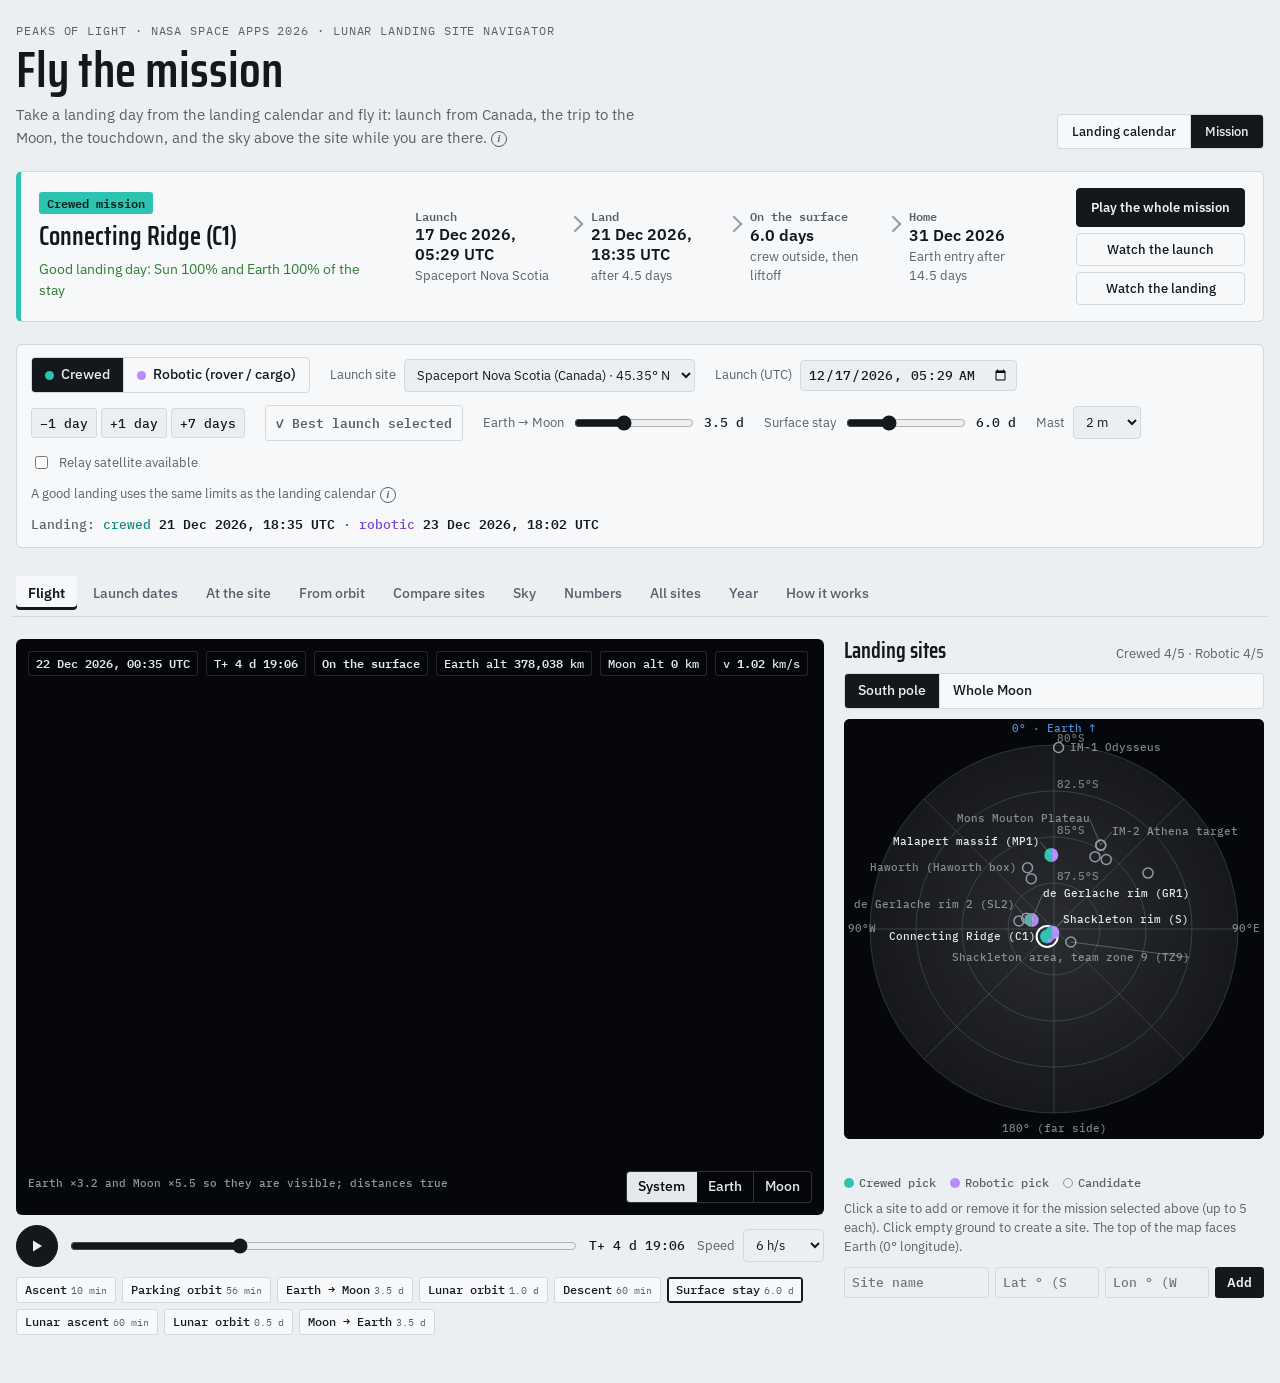
==== mission.html @ af67cd23 "Missions page in tabs, no inner close button when framed" ====
<!doctype html>
<html lang="en">
<head>
<meta charset="utf-8">
<meta name="viewport" content="width=device-width, initial-scale=1, viewport-fit=cover">
<!-- Peaks of Light · NASA Space Apps 2026 Alba Iulia · Mission simulator: Earth (Canada) → lunar south pole, crewed vs robotic.
     Everything editable lives in the CONFIG block at the top of the script. -->
<title>Mission Simulator · Peaks of Light</title>
<link rel="preconnect" href="https://fonts.googleapis.com">
<link rel="preconnect" href="https://fonts.gstatic.com" crossorigin>
<link rel="stylesheet" href="https://fonts.googleapis.com/css2?family=IBM+Plex+Mono:wght@400;500;600&family=IBM+Plex+Sans:wght@400;500;600&family=Saira+Condensed:wght@500;600;700&display=swap">
<style>
/* Layout: mission console. Trajectory viewport + site map side by side, then rankings, site table, budget and year strip. One column on phones. */
:root{
  --bg:#ECEFF1; --panel:#F7F8F9; --ink:#14181D; --muted:#58616B; --line:#D3D8DD;
  --sun:#9A5A0B; --sun-fill:#E9A23B; --earth:#1D5AA6; --earth-fill:#4C8EDC;
  --crew:#0F8A7E; --crew-fill:#2CC3B1; --robot:#7A43C9; --robot-fill:#B68CFF;
  --warn:#B3261E; --ok:#2E7D32;
  --space:#05070A; --space-ink:#E4E8EC; --space-muted:#8F99A5; --space-veil:rgba(5,7,10,.74);
  --focus:#1D5AA6;
  --f-display:"Saira Condensed","Arial Narrow","Roboto Condensed",sans-serif;
  --f-body:"IBM Plex Sans",system-ui,-apple-system,"Segoe UI",Roboto,sans-serif;
  --f-mono:"IBM Plex Mono",ui-monospace,SFMono-Regular,Menlo,Consolas,monospace;
}
@media (prefers-color-scheme: dark){
  :root:not([data-theme="light"]){
    --bg:#0D1115; --panel:#141A20; --ink:#E6E9EC; --muted:#98A1AB; --line:#262D35;
    --sun:#F2B65E; --earth:#86B6EE; --crew:#4FD8C7; --robot:#C7A4FF; --warn:#FF8A80; --ok:#81C784; --focus:#86B6EE;
    color-scheme:dark;
  }
}
:root[data-theme="dark"]{
  --bg:#0D1115; --panel:#141A20; --ink:#E6E9EC; --muted:#98A1AB; --line:#262D35;
  --sun:#F2B65E; --earth:#86B6EE; --crew:#4FD8C7; --robot:#C7A4FF; --warn:#FF8A80; --ok:#81C784; --focus:#86B6EE;
  color-scheme:dark;
}
*{box-sizing:border-box}
html,body{background:var(--bg)}
body{margin:0;color:var(--ink);font-family:var(--f-body);font-size:15px;line-height:1.5}
[hidden]{display:none!important}
.app{max-width:1360px;margin:0 auto;padding-left:max(16px, env(safe-area-inset-left, 0px));padding-right:max(16px, env(safe-area-inset-right, 0px));padding-block:22px 48px;display:grid;grid-template-columns:minmax(0,1fr);gap:22px}
.top{display:flex;flex-wrap:wrap;justify-content:space-between;align-items:flex-end;gap:12px 28px}
.top > div{min-width:0}
.eyebrow{font-family:var(--f-mono);font-size:11.5px;letter-spacing:.08em;text-transform:uppercase;color:var(--muted);margin:0 0 6px}
h1{font-family:var(--f-display);font-weight:600;font-size:clamp(32px,4.6vw,50px);line-height:.98;margin:0;text-wrap:balance}
.lede{max-width:70ch;margin:10px 0 0;color:var(--muted)}
.navlink{font:500 13px var(--f-mono);color:var(--ink);text-decoration:none;border:1px solid var(--line);padding:7px 11px;border-radius:3px;white-space:nowrap}
.navlink:hover{border-color:var(--ink)}
.pages{display:inline-flex;border:1px solid var(--line);border-radius:4px;overflow:hidden;background:var(--panel)}
.pages a{font:500 13px/1 var(--f-body);color:var(--ink);text-decoration:none;padding:10px 14px}
.pages a + a{border-left:1px solid var(--line)}
.pages a[aria-current="page"]{background:var(--ink);color:var(--bg)}
.pages a:not([aria-current]):hover{background:var(--line)}
.prov{margin:0;font:400 12px/1.5 var(--f-mono);color:var(--muted);border:1px solid var(--line);border-radius:3px;padding:7px 10px}
.fromcal{margin:0;font-size:14px;border-left:3px solid var(--ink);padding:6px 12px;background:var(--panel)}
.limits{flex-basis:100%;margin:0;font-size:12.5px;color:var(--muted)}
#watchLand{font-weight:600}
h2{font-family:var(--f-display);font-weight:600;font-size:22px;line-height:1.1;margin:0;text-wrap:balance}
h3{font:600 13px/1.3 var(--f-mono);letter-spacing:.06em;text-transform:uppercase;margin:0;color:var(--muted)}
.caption{font-size:13px;color:var(--muted);margin:0;line-height:1.45}
button,select,input{font:inherit}
:focus-visible{outline:2px solid var(--focus);outline-offset:2px}

.setup{display:flex;flex-wrap:wrap;align-items:center;gap:12px 20px;padding:12px 14px;background:var(--panel);border:1px solid var(--line);border-radius:6px}
.seg{display:inline-flex;border:1px solid var(--line);border-radius:4px;overflow:hidden;background:var(--panel)}
.seg button{font:500 13.5px/1 var(--f-body);color:var(--ink);background:transparent;border:0;padding:10px 13px;cursor:pointer;border-right:1px solid var(--line);display:inline-flex;align-items:center;gap:7px}
.seg button:last-child{border-right:0}
.seg button[aria-pressed="true"]{background:var(--ink);color:var(--bg)}
.dot{display:inline-block;width:9px;height:9px;border-radius:50%}
.dot.crew{background:var(--crew-fill)} .dot.robot{background:var(--robot-fill)}
.opt{display:inline-flex;align-items:center;gap:8px;font-size:13px;color:var(--muted)}
.opt input[type=range]{width:120px;accent-color:var(--ink)}
select{color:var(--ink);background:var(--bg);border:1px solid var(--line);border-radius:4px;padding:6px 8px;max-width:100%}
output{font:500 13px/1.2 var(--f-mono);font-variant-numeric:tabular-nums;color:var(--ink);white-space:nowrap}

input[type=datetime-local]{font:500 13px var(--f-mono);color:var(--ink);background:var(--bg);border:1px solid var(--line);border-radius:4px;padding:5px 7px}
.slip{display:inline-flex;gap:4px}
.slip button{font:500 12.5px var(--f-mono);color:var(--ink);background:var(--bg);border:1px solid var(--line);border-radius:3px;padding:6px 8px;cursor:pointer}
.slip button:hover{border-color:var(--ink)}
.landing{flex-basis:100%;margin:0;font:500 13px/1.5 var(--f-mono);color:var(--muted)}
.landing b{color:var(--ink);font-weight:600}
.landing .c{color:var(--crew)} .landing .r{color:var(--robot)}
.addsite{display:grid;grid-template-columns:minmax(0,1.4fr) minmax(0,1fr) minmax(0,1fr) auto;gap:6px}
.addsite input{min-width:0;font:500 13px var(--f-mono);color:var(--ink);background:var(--bg);border:1px solid var(--line);border-radius:3px;padding:6px 7px}
.addsite button{font:600 13px var(--f-body);color:var(--bg);background:var(--ink);border:0;border-radius:3px;padding:6px 12px;cursor:pointer}
#map.globe{aspect-ratio:2}
.status{display:flex;flex-wrap:wrap;gap:4px 8px;grid-column:2 / 4;font:500 12px/1.35 var(--f-mono);font-variant-numeric:tabular-nums}
.chip{display:inline-flex;align-items:center;gap:5px;border-radius:3px;padding:2px 7px;border:1px solid var(--line);white-space:nowrap}
.chip.up{border-color:transparent;background:color-mix(in srgb, var(--ok) 16%, transparent);color:var(--ok)}
.chip.down{border-color:transparent;background:color-mix(in srgb, var(--warn) 14%, transparent);color:var(--warn)}
.big{font:600 15px var(--f-mono)}
.verdict{grid-column:2 / 4;font:600 12.5px var(--f-mono)}
.verdict.ok{color:var(--ok)} .verdict.bad{color:var(--warn)}
.btns{grid-column:2 / 4;display:flex;flex-wrap:wrap;gap:6px}
#sky{height:240px}
.surface{position:relative;height:clamp(320px,50vh,500px);background:#000;border-radius:6px;overflow:hidden;touch-action:none;user-select:none;-webkit-user-select:none}
#surf{position:absolute;inset:0;width:100%;height:100%;display:block;cursor:grab}
#surf:active{cursor:grabbing}
.surface .hud span.good{color:#9BE7A0} .surface .hud span.bad{color:#FF9A8F}
.surface .hud span.crewtag{background:#2CC3B1;color:#05201C;border-color:transparent}
.minis{display:grid;grid-template-columns:repeat(auto-fill,minmax(210px,1fr));gap:10px}
.mini{display:grid;gap:6px;background:var(--panel);border:1px solid var(--line);border-radius:6px;padding:8px;cursor:pointer;text-align:left;font:inherit;color:inherit}
.mini[aria-pressed="true"]{border-color:var(--ink);box-shadow:inset 0 0 0 1px var(--ink)}
.mini canvas{width:100%;aspect-ratio:2;display:block;border-radius:4px;background:#000}
.mini b{font-size:13.5px}
.mini .status{grid-column:auto}
.grid{display:grid;grid-template-columns:minmax(0,1fr) 420px;gap:20px;align-items:start}
@media (max-width:1060px){.grid{grid-template-columns:minmax(0,1fr)}}
.scene{min-width:0;display:grid;gap:10px}
.viewport{position:relative;height:clamp(420px,64vh,660px);background:var(--space);border-radius:6px;overflow:hidden;touch-action:none;user-select:none;-webkit-user-select:none}
@media (max-width:600px){.viewport{height:60vh;min-height:380px}}
#sc{position:absolute;inset:0;width:100%;height:100%;display:block;cursor:grab}
#sc:active{cursor:grabbing}
.hud{position:absolute;left:12px;top:12px;right:12px;display:flex;flex-wrap:wrap;gap:6px 8px;pointer-events:none;font:500 12px/1.3 var(--f-mono);color:var(--space-ink)}
.hud span{background:var(--space-veil);border:1px solid rgba(228,232,236,.14);padding:4px 7px;border-radius:3px;white-space:nowrap}
.hud b{font-weight:600}
.views{position:absolute;right:12px;bottom:12px}
.surfbar{display:flex;flex-wrap:wrap;justify-content:space-between;gap:10px;margin-top:10px}
.surfbar .seg{flex-wrap:wrap}
.surfbar .replay button{font-weight:600}
.surfbar .replay svg{width:12px;height:12px;fill:currentColor}
.surfbar .replay button[hidden]{display:none}
.views.seg{background:var(--space-veil);border-color:rgba(228,232,236,.2)}
.views.seg button{color:var(--space-ink);border-right-color:rgba(228,232,236,.2);padding:8px 11px}
.views.seg button[aria-pressed="true"]{background:var(--space-ink);color:var(--space)}
.orbit{position:relative;height:clamp(320px,62vh,560px);background:#000;border-radius:6px;overflow:hidden;touch-action:none}
.orbit canvas{display:block;width:100%;height:100%;cursor:grab}
.orbit .hud{pointer-events:none}
.scale-note{position:absolute;left:12px;bottom:14px;font:500 11px var(--f-mono);color:var(--space-muted);pointer-events:none;max-width:55%}
.timebar{display:grid;grid-template-columns:auto minmax(0,1fr) auto auto;align-items:center;gap:12px}
.play{width:42px;height:42px;border-radius:50%;border:1px solid var(--ink);background:var(--ink);color:var(--bg);display:grid;place-items:center;cursor:pointer}
.play svg{width:16px;height:16px;fill:currentColor}
#met{width:100%;accent-color:var(--ink);margin:0;min-width:0}
#metOut{min-width:12ch;text-align:right}
.phases{display:flex;flex-wrap:wrap;gap:6px}
.phase{font:500 12px/1.2 var(--f-mono);border:1px solid var(--line);background:var(--panel);color:var(--ink);border-radius:3px;padding:5px 8px;cursor:pointer}
.phase[aria-current="true"]{border-color:var(--ink);box-shadow:inset 0 0 0 1px var(--ink)}
.phase small{color:var(--muted);font-weight:400;margin-left:4px}

.picker{min-width:0;display:grid;gap:10px}
#map{width:100%;aspect-ratio:1;max-width:100%;display:block;background:var(--space);border-radius:6px;cursor:crosshair;touch-action:manipulation}
.legend{display:flex;flex-wrap:wrap;gap:6px 14px;font:500 12px var(--f-mono);color:var(--muted)}
.legend i{display:inline-block;width:10px;height:10px;border-radius:50%;margin-right:5px;vertical-align:-1px}
.msg{font:500 12.5px var(--f-mono);color:var(--warn);min-height:1.3em;margin:0}

.ranks{display:grid;grid-template-columns:repeat(2,minmax(0,1fr));gap:20px}
@media (max-width:820px){.ranks{grid-template-columns:minmax(0,1fr)}}
.rank{display:grid;gap:10px;min-width:0;align-content:start}
.rank-head{display:flex;align-items:baseline;justify-content:space-between;gap:10px;flex-wrap:wrap}
.rlist{display:grid;gap:8px;list-style:none;margin:0;padding:0}
.ritem{display:grid;grid-template-columns:28px minmax(0,1fr) auto;gap:4px 10px;align-items:center;background:var(--panel);border:1px solid var(--line);border-radius:4px;padding:9px 11px}
.ritem.target{border-color:var(--ink);box-shadow:inset 0 0 0 1px var(--ink)}
.rnum{width:24px;height:24px;border-radius:3px;display:grid;place-items:center;font:600 12.5px var(--f-mono);color:#05070A}
.rank.crew .rnum{background:var(--crew-fill)} .rank.robot .rnum{background:var(--robot-fill)}
.rname{font-weight:600;font-size:14px;line-height:1.25;min-width:0}
.rname small{display:block;font-weight:400;color:var(--muted);font-size:12px}
.rscore{font:600 18px/1 var(--f-mono);font-variant-numeric:tabular-nums;text-align:right}
.rscore small{display:block;font:500 10.5px var(--f-mono);color:var(--muted);letter-spacing:.05em;text-transform:uppercase;margin-top:3px}
.rmetrics{grid-column:2 / 4;display:flex;flex-wrap:wrap;gap:4px 14px;font:500 12px/1.35 var(--f-mono);font-variant-numeric:tabular-nums;color:var(--muted)}
.rmetrics b{color:var(--ink);font-weight:600}
.rmetrics .s b{color:var(--sun)} .rmetrics .e b{color:var(--earth)}
.rmetrics .bad b{color:var(--warn)}
.fly{grid-column:2 / 4;justify-self:start;font:500 12px var(--f-mono);border:1px solid var(--line);background:transparent;color:var(--ink);border-radius:3px;padding:5px 9px;cursor:pointer}
.ritem.target .fly{background:var(--ink);color:var(--bg);border-color:var(--ink)}
.empty{font-size:13px;color:var(--muted);border:1px dashed var(--line);border-radius:4px;padding:12px}

.tablewrap{overflow-x:auto;border:1px solid var(--line);border-radius:6px;background:var(--panel)}
table{border-collapse:collapse;width:100%;font-size:13.5px}
th,td{padding:8px 10px;text-align:left;border-bottom:1px solid var(--line);white-space:nowrap}
th{font:600 11px/1.2 var(--f-mono);letter-spacing:.06em;text-transform:uppercase;color:var(--muted);background:var(--panel);position:sticky;top:0}
tr:last-child td{border-bottom:0}
td.num,th.num{text-align:right;font-family:var(--f-mono);font-variant-numeric:tabular-nums}
td small{color:var(--muted)}
td input[type=number]{width:70px;font:500 13px var(--f-mono);color:var(--ink);background:var(--bg);border:1px solid var(--line);border-radius:3px;padding:4px 6px}
td input[type=checkbox]{width:17px;height:17px}
.crewcol{accent-color:var(--crew)} .robotcol{accent-color:var(--robot)}
.del{border:0;background:transparent;color:var(--muted);cursor:pointer;font:600 14px var(--f-mono)}
.budget td.crew,.budget th.crew{color:var(--crew)} .budget td.robot,.budget th.robot{color:var(--robot)}
.budget tr.total td{font-weight:600;border-top:2px solid var(--ink)}
.budget td.lbl{white-space:normal;min-width:220px}
.flag{font:500 12px var(--f-mono)}
.flag.ok{color:var(--ok)} .flag.bad{color:var(--warn)}
details{border:1px solid var(--line);border-radius:6px;background:var(--panel);padding:10px 14px}
summary{cursor:pointer;font-weight:600}
.vgrid{display:grid;grid-template-columns:repeat(auto-fit,minmax(220px,1fr));gap:12px 20px;margin-top:12px}
.vgrid fieldset{border:1px solid var(--line);border-radius:4px;padding:8px 10px 10px;margin:0;min-width:0}
.vgrid legend{font:600 11px var(--f-mono);letter-spacing:.06em;text-transform:uppercase;color:var(--muted);padding:0 4px}
.vgrid label{display:flex;justify-content:space-between;align-items:center;gap:8px;font-size:13px;margin-top:6px}
.vgrid input{width:84px;font:500 13px var(--f-mono);color:var(--ink);background:var(--bg);border:1px solid var(--line);border-radius:3px;padding:4px 6px;text-align:right}
canvas.chart{width:100%;display:block}
.notes{border-top:1px solid var(--line);padding-top:18px;display:grid;gap:12px}
.notes dl{display:grid;grid-template-columns:repeat(3,minmax(0,1fr));gap:14px 24px;margin:0}
@media (max-width:820px){.notes dl{grid-template-columns:minmax(0,1fr)}}
.notes dt{font:600 12px/1.3 var(--f-mono);letter-spacing:.06em;text-transform:uppercase;color:var(--muted);margin-bottom:4px}
.notes dd{margin:0;font-size:14px;max-width:62ch}
.notes a{color:var(--earth)}
.section{display:grid;gap:12px;min-width:0}
.best{font:600 12.5px var(--f-mono);color:var(--bg);background:var(--ink);border:1px solid var(--ink);border-radius:3px;padding:6px 10px;cursor:pointer}
.best[disabled]{background:transparent;color:var(--muted);border-color:var(--line);cursor:default}
.lwctl{display:flex;flex-wrap:wrap;align-items:center;gap:8px 18px}
.lwrule{display:grid;grid-template-columns:repeat(auto-fit,minmax(230px,1fr));gap:10px 20px;margin:0;padding:0;list-style:none}
.lwrule li{font-size:13px;color:var(--muted);border-left:3px solid var(--line);padding-left:10px}
.lwrule b{color:var(--ink);font-weight:600}
#lwChart{height:98px}
/* mission at a glance */
.glance{display:grid;grid-template-columns:minmax(0,1.1fr) minmax(0,2fr) auto;gap:14px 26px;align-items:center;padding:16px 18px;background:var(--panel);border:1px solid var(--line);border-left:5px solid var(--crew-fill);border-radius:6px}
.glance.robot{border-left-color:var(--robot-fill)}
.g-type{display:inline-block;font:600 12px/1 var(--f-mono);padding:5px 8px;border-radius:3px;background:var(--crew-fill);color:#05201C;margin-bottom:8px}
.glance.robot .g-type{background:var(--robot-fill);color:#1A0B33}
.glance h2{font-size:26px}
.g-verdict{margin:8px 0 0;font-size:14px}
.g-verdict.ok{color:var(--ok)} .g-verdict.bad{color:var(--warn)}
.g-steps{list-style:none;margin:0;padding:0;display:grid;grid-template-columns:repeat(var(--n,4),minmax(0,1fr));gap:0}
.g-steps li{position:relative;padding:4px 14px 4px 0;display:grid;gap:2px;min-width:0}
.g-steps li + li{padding-left:18px}
.g-steps li + li::before{content:'';position:absolute;left:0;top:13px;width:10px;height:10px;border-top:2px solid var(--muted);border-right:2px solid var(--muted);transform:translateX(-4px) rotate(45deg);opacity:.6}
.g-steps b{font:600 12px/1.2 var(--f-mono);color:var(--muted)}
.g-steps span{font:600 16px/1.2 var(--f-body)}
.g-steps small{font-size:12.5px;color:var(--muted)}
.g-act{display:flex;flex-direction:column;gap:6px;align-items:stretch}
.g-act button{font:500 13px/1 var(--f-body);color:var(--ink);background:transparent;border:1px solid var(--line);border-radius:4px;padding:9px 12px;cursor:pointer;white-space:nowrap}
.g-act button.primary{background:var(--ink);color:var(--bg);border-color:var(--ink);font-weight:600;padding:12px 14px}
.g-act button:hover{border-color:var(--ink)}
.g-act button:focus-visible,.jump a:focus-visible{outline:2px solid var(--focus);outline-offset:2px}
@media (max-width:980px){.glance{grid-template-columns:minmax(0,1fr)}.g-act{flex-direction:row;flex-wrap:wrap}}
@media (max-width:620px){.g-steps{grid-template-columns:repeat(2,minmax(0,1fr));gap:10px 0}.g-steps li:nth-child(3){padding-left:0}.g-steps li:nth-child(3)::before{display:none}}
/* sticky page sections */
.jump{position:sticky;top:0;z-index:30;display:flex;gap:2px;overflow-x:auto;scrollbar-width:none;margin:0 -4px;padding:6px 4px;background:color-mix(in srgb, var(--bg) 92%, transparent);backdrop-filter:blur(6px);-webkit-backdrop-filter:blur(6px);border-bottom:1px solid var(--line)}
.jump::-webkit-scrollbar{display:none}
.jump a{font:500 13px/1 var(--f-body);color:var(--muted);text-decoration:none;padding:8px 10px;border-radius:4px;white-space:nowrap}
.jump a:hover{color:var(--ink);background:var(--panel)}
.jump a.on{color:var(--ink);background:var(--panel);box-shadow:inset 0 -2px 0 var(--ink)}
[id="flight"],[id="lw"],[id="surface"],[id="orbit"],[id="compare"],[id="skysec"],[id="numbers"],[id="allsites"],[id="yearsec"],[id="how"]{scroll-margin-top:56px}
/* folded technical sections */
details.fold > summary{list-style:none;cursor:pointer;display:flex;flex-wrap:wrap;align-items:baseline;justify-content:space-between;gap:4px 12px;padding:10px 0;border-top:1px solid var(--line)}
details.fold > summary::-webkit-details-marker{display:none}
details.fold > summary h2::after{content:' +';color:var(--muted);font-weight:500}
details.fold[open] > summary h2::after{content:' −'}
details.fold > summary:focus-visible{outline:2px solid var(--focus);outline-offset:2px}
details.fold{display:grid;gap:12px}
#lwTable td{vertical-align:top}
#lwTable td small{display:block}
#lwTable tr.on td{background:color-mix(in srgb, var(--ink) 6%, transparent)}
</style>
<style>
/* Missions UI cleanup (team draft, 2026-11-15): presentation only. Same (i) markup as the planner's css/base.css,
   copied here because base.css would override this page's own colour tokens. */
:root{--tip:rgba(255,255,255,.98);--shadow:rgba(0,0,0,.18)}
:root[data-theme="dark"]{--tip:rgba(20,26,32,.98);--shadow:rgba(0,0,0,.55)}
@media (prefers-color-scheme: dark){:root:not([data-theme="light"]){--tip:rgba(20,26,32,.98);--shadow:rgba(0,0,0,.55)}}
.info-wrap{position:relative;display:inline-flex;vertical-align:middle;margin-left:6px}
.info-i{width:16px;height:16px;border-radius:50%;border:1.5px solid var(--muted);background:none;color:var(--muted);font:italic 700 10px/1 Georgia,serif;cursor:help;padding:0;flex:none;text-transform:none;letter-spacing:0}
.info-i:hover{border-color:var(--ink);color:var(--ink)}
.info-i:focus-visible{outline:2px solid var(--focus);outline-offset:2px}
.info-tip{position:absolute;right:-4px;top:calc(100% + 8px);z-index:40;width:320px;max-width:min(320px,80vw);background:var(--tip);border:1px solid var(--line);border-radius:6px;padding:9px 11px;font:400 12px/1.5 var(--f-body);color:var(--ink);display:none;gap:6px;box-shadow:0 4px 16px var(--shadow);cursor:default;white-space:normal;text-align:left;letter-spacing:0;text-transform:none}
.info-tip.left{left:-4px;right:auto}
.info-tip.up{top:auto;bottom:calc(100% + 8px)}
.info-tip b{font-weight:600}
.info-tip .src{font:500 11px/1.45 var(--f-mono);color:var(--muted);border-top:1px solid var(--line);padding-top:5px}
.info-tip a{color:var(--earth)}
.info-i:hover + .info-tip,.info-i:focus + .info-tip,.info-tip:hover{display:grid}
/* best launch dates: answer first, details on demand */
#lw .rank-head{align-items:center}
#lw .lwctl{gap:8px 14px}
.lwbest{display:grid;grid-template-columns:minmax(0,1.3fr) minmax(0,2fr) auto;gap:14px 26px;align-items:center;padding:16px 18px;background:var(--panel);border:1px solid var(--line);border-left:5px solid var(--crew-fill);border-radius:6px}
.lwbest.robot{border-left-color:var(--robot-fill)}
.lb-tag{font:600 11.5px/1 var(--f-mono);letter-spacing:.08em;text-transform:uppercase;color:var(--muted)}
.lb-date{display:block;font:600 24px/1.15 var(--f-display);margin:6px 0 4px}
.lb-sub{font-size:13.5px;color:var(--muted)}
.lb-facts{list-style:none;margin:0;padding:0;display:grid;grid-template-columns:repeat(5,minmax(0,1fr));gap:10px}
.lb-facts li{display:grid;gap:2px;min-width:0}
.lb-facts small{font:500 11px/1.2 var(--f-mono);letter-spacing:.05em;text-transform:uppercase;color:var(--muted)}
.lb-facts b{font:600 20px/1.1 var(--f-mono);font-variant-numeric:tabular-nums}
.lb-facts i{font-style:normal;font-size:12px;color:var(--muted)}
.lb-facts .go b{color:var(--ok)} .lb-facts .nogo b{color:var(--warn)}
.lb-facts .s b{color:var(--sun)} .lb-facts .e b{color:var(--earth)}
.lb-act .best{padding:11px 16px;font-size:13.5px;white-space:nowrap}
@media (max-width:1100px){.lwbest{grid-template-columns:minmax(0,1fr)}}
@media (max-width:620px){.lb-facts{grid-template-columns:repeat(3,minmax(0,1fr))}}
.lwsub{display:flex;align-items:center;gap:6px;margin-top:4px}
.lwsub h3{display:inline}
#lw .tablewrap{overflow:visible}
#lwTable td{vertical-align:middle}
#lwTable td,#lwTable th{white-space:nowrap}
/* narrow frames (1024-1280 px projectors): one column track so the table can't widen the section; cells may wrap */
#lw{grid-template-columns:minmax(0,1fr)}
#lw .lwctl,#lw .lwctl .opt{flex-wrap:wrap;min-width:0}
#lw .lwctl select{max-width:100%;min-width:0}
@media (max-width:1180px){
  #lwTable td,#lwTable th{white-space:normal;padding:8px 6px}
  #lwTable td:first-child,#lwTable th:first-child{padding-left:10px}
  #lwTable .fly,#lwTable .more,#lwTable td .s,#lwTable td .e{white-space:nowrap}
  #lwTable tr.det td{padding:10px 10px 12px 16px}
  .lb-facts{gap:8px}
  .lb-facts b{font-size:18px}
}
#lwTable th .info-wrap{margin-left:4px}
#lwTable td.go{color:var(--ok);font:500 12.5px var(--f-mono)} #lwTable td.nogo{color:var(--warn);font:500 12.5px var(--f-mono)}
#lwTable td.wxc{font:500 12.5px var(--f-mono);color:var(--muted)}
#lwTable td .s{color:var(--sun)} #lwTable td .e{color:var(--earth)}
#lwTable td.sc{font-weight:600}
#lwTable .more{font:500 12px var(--f-mono);border:0;background:transparent;color:var(--muted);cursor:pointer;padding:4px 6px}
#lwTable .more:hover{color:var(--ink)}
#lwTable tr.det td{background:color-mix(in srgb, var(--ink) 4%, transparent);white-space:normal;padding:10px 14px 12px 40px}
#lwTable tr.det dl{display:grid;grid-template-columns:repeat(auto-fit,minmax(200px,1fr));gap:8px 22px;margin:0}
#lwTable tr.det dt{font:500 11px/1.2 var(--f-mono);letter-spacing:.05em;text-transform:uppercase;color:var(--muted)}
#lwTable tr.det dd{margin:2px 0 0;font:500 13px/1.4 var(--f-mono)}
.lede .info-wrap,.limits .info-wrap{margin-left:4px}
details.fold#how > summary h2{display:inline}
</style>
</head>
<body>
<div class="app">
  <header class="top">
    <div>
      <p class="eyebrow">Peaks of Light · NASA Space Apps 2026 · Lunar Landing Site Navigator</p>
      <h1>Fly the mission</h1>
      <p class="lede">Take a landing day from the landing calendar and fly it: launch from Canada, the trip to the Moon, the touchdown, and the sky above the site while you are there.<span class="info-wrap"><button type="button" class="info-i" aria-label="About the data on this page" aria-describedby="tipLede">i</button><span class="info-tip left" id="tipLede" role="tooltip"><span>Site numbers use the same JPL Horizons table and LOLA terrain horizons as the calendar, so both pages give the same answer for the same site and day.</span><span class="src">Sources: JPL Horizons (DE441) · NASA LOLA via PGDA product 90 · trajectory and launch times: simplified model</span></span></span></p>
    </div>
    <nav class="pages" aria-label="Pages">
      <a href="index.html">Landing calendar</a><a href="mission.html" aria-current="page">Mission</a>
    </nav>
  </header>
  <p class="fromcal" id="fromCal" hidden></p>

  <section class="glance" id="glance" aria-label="Mission at a glance">
    <div><span class="g-type" id="gType">Crewed mission</span><h2 id="gSite">the site</h2><p class="g-verdict" id="gVerdict"></p></div>
    <ol class="g-steps" id="gSteps"></ol>
    <div class="g-act">
      <button type="button" class="primary" id="gPlay">Play the whole mission</button>
      <button type="button" id="gLaunch">Watch the launch</button>
      <button type="button" id="gLand">Watch the landing</button>
    </div>
  </section>

  <section class="setup" aria-label="Mission setup">
    <div class="seg" role="group" aria-label="Mission shown">
      <button type="button" data-mission="crewed" aria-pressed="true"><i class="dot crew"></i>Crewed</button>
      <button type="button" data-mission="robotic" aria-pressed="false"><i class="dot robot"></i>Robotic (rover / cargo)</button>
    </div>
    <label class="opt" for="launch">Launch site <select id="launch"></select></label>
    <label class="opt" for="ldate">Launch (UTC) <input id="ldate" type="datetime-local" step="60"></label>
    <div class="slip" role="group" aria-label="Shift the launch date">
      <button type="button" data-slip="-1">−1 day</button><button type="button" data-slip="1">+1 day</button><button type="button" data-slip="7">+7 days</button>
    </div>
    <button type="button" class="best" id="useBest">Best launch</button>
    <label class="opt" for="tof">Earth → Moon <input id="tof" type="range" min="2.5" max="5" step="0.1"><output id="tofOut" for="tof"></output></label>
    <label class="opt" for="stay"><span id="stayLabel">Surface stay</span> <input id="stay" type="range" min="1" max="30" step="0.25"><output id="stayOut" for="stay"></output></label>
    <label class="opt" for="mastSel">Mast <select id="mastSel"><option value="0">0 m</option><option value="2" selected>2 m</option><option value="10">10 m</option></select></label>
    <label class="opt" for="relayChk"><input id="relayChk" type="checkbox"> Relay satellite available</label>
    <p class="limits">A good landing uses the same limits as the landing calendar<span class="info-wrap"><button type="button" class="info-i" aria-label="About the landing limits" aria-describedby="limitsLine">i</button><span class="info-tip left" id="limitsLine" role="tooltip"></span></span></p>
    <p class="landing" id="landingOut"></p>
  </section>


  <nav class="jump" id="jump" aria-label="Sections of this page">
    <a href="#flight">Flight</a><a href="#lw">Launch dates</a><a href="#surface">At the site</a><a href="#orbit">From orbit</a><a href="#compare">Compare sites</a><a href="#skysec">Sky</a><a href="#numbers">Numbers</a><a href="#allsites">All sites</a><a href="#yearsec">Year</a><a href="#how">How it works</a>
  </nav>

  <main class="grid" id="flight">
    <section class="scene" aria-label="Trajectory">
      <div class="viewport" id="vp">
        <canvas id="sc" tabindex="0" aria-label="Trajectory from Earth to the Moon. Drag to rotate, scroll or pinch to zoom."></canvas>
        <div class="hud" id="hud"></div>
        <p class="scale-note" id="scaleNote"></p>
        <div class="views seg" role="group" aria-label="View">
          <button type="button" data-view="system" aria-pressed="true">System</button>
          <button type="button" data-view="earth" aria-pressed="false">Earth</button>
          <button type="button" data-view="moon" aria-pressed="false">Moon</button>
        </div>
      </div>
      <div class="timebar">
        <button class="play" id="play" type="button" aria-label="Play the mission"><svg viewBox="0 0 16 16" aria-hidden="true"><path id="playIcon" d="M4 2.5v11l9-5.5z"/></svg></button>
        <input id="met" type="range" min="0" max="1" step="0.0001" value="0" aria-label="Mission elapsed time">
        <output id="metOut" for="met">T+ 0 d 00:00</output>
        <label class="opt" for="warp">Speed
          <select id="warp">
            <option value="1">1 h/s</option>
            <option value="6" selected>6 h/s</option>
            <option value="12">12 h/s</option>
            <option value="24">1 day/s</option>
          </select>
        </label>
      </div>
      <div class="phases" id="phases" role="list"></div>
    </section>

    <aside class="picker" aria-label="Landing sites map">
      <div class="rank-head"><h2>Landing sites</h2><p class="caption" id="pickCount"></p></div>
      <div class="seg" role="group" aria-label="Map">
        <button type="button" data-map="pole" aria-pressed="true">South pole</button>
        <button type="button" data-map="globe" aria-pressed="false">Whole Moon</button>
      </div>
      <canvas id="map" aria-label="Landing site map. Click a site to select it for the active mission, or click empty ground to add a custom site."></canvas>
      <p class="msg" id="msg" role="status"></p>
      <div class="legend">
        <span><i style="background:var(--crew-fill)"></i>Crewed pick</span>
        <span><i style="background:var(--robot-fill)"></i>Robotic pick</span>
        <span><i style="border:1.5px solid #8F99A5"></i>Candidate</span>
      </div>
      <p class="caption" id="mapCaption">Click a site to add or remove it for the mission selected above (up to 5 each). Click empty ground to create your own site.</p>
      <form class="addsite" id="addSite" novalidate>
        <input id="asName" type="text" placeholder="Site name" aria-label="Site name" maxlength="40">
        <input id="asLat" type="number" step="any" min="-90" max="90" placeholder="Lat ° (S −)" aria-label="Latitude in degrees, south negative">
        <input id="asLon" type="number" step="any" min="-180" max="180" placeholder="Lon ° (W −)" aria-label="Longitude in degrees east, west negative">
        <button type="submit">Add</button>
      </form>
    </aside>
  </main>

  <section class="section" aria-label="Best launch dates" id="lw">
    <div class="rank-head"><h2>Best launch dates for <span id="lwWho">the site</span></h2>
      <div class="lwctl">
        <label class="opt" for="lwSite">Landing site <select id="lwSite"></select></label>
        <label class="opt" for="lwRange">Search <select id="lwRange"><option value="60">next 60 days</option><option value="120" selected>next 120 days</option><option value="180">next 180 days</option></select></label>
      </div>
    </div>
    <div class="lwbest" id="lwBest"></div>
    <div class="lwsub"><h3>Next <span id="lwDays">120</span> days at a glance</h3><span class="info-wrap"><button type="button" class="info-i" aria-label="How to read the timeline" aria-describedby="tipLwChart">i</button><span class="info-tip left" id="tipLwChart" role="tooltip"><span><b>Site usable</b>: launching that day lands with the Sun (and for robotic, Earth) up as needed.</span><span><b>Weather GO</b>: darker blue = more likely GO; the line under it marks days with a real forecast.</span><span><b>Δv</b>: fuel need per day, lower is better. Dashed lines: the top 3 dates. Thick line: the launch you are flying.</span></span></span></div>
    <canvas class="chart" id="lwChart" aria-label="Launch days: when the site is usable at landing, chance of launch weather, and Δv per day"></canvas>
    <div class="lwsub"><h3>Top dates</h3><p class="caption" id="lwCaption"></p><span class="info-wrap"><button type="button" class="info-i" aria-label="About this search" aria-describedby="tipLwSearch">i</button><span class="info-tip left" id="tipLwSearch" role="tooltip"><span id="lwCaptionLong"></span><span>Click <b>Details</b> on a row for local time, launch direction, Moon distance, Δv and mass.</span><span class="src">Launch site coordinates: Spaceport Nova Scotia near Canso, about 45.35° N, 61.02° W (approximate; Maritime Launch Services). No heavy-lift rocket is planned there today, so a lunar launch from Canada is hypothetical.</span></span></span></div>
    <div class="tablewrap"><table id="lwTable"></table></div>
  </section>

  <section class="section" aria-label="Standing at the site" id="surface">
    <div class="rank-head"><h2>Standing at <span id="surfWho">the site</span></h2><p class="caption" id="surfCaption">Drag to look around · scroll to zoom · the time follows the mission timeline above</p></div>
    <div class="surface" id="surfWrap">
      <canvas id="surf" tabindex="0" aria-label="View from the landing site: horizon, Sun and Earth at their computed positions. Drag to look around."></canvas>
      <div class="hud" id="surfHud"></div>
      <p class="scale-note" id="surfNote"></p>
    </div>
    <div class="surfbar">
      <div class="seg replay" role="group" aria-label="Replay a moment">
        <button type="button" id="watchLaunch"><svg viewBox="0 0 16 16" aria-hidden="true"><path d="M4 2.5v11l9-5.5z"/></svg>Launch from Earth</button>
        <button type="button" id="watchLand"><svg viewBox="0 0 16 16" aria-hidden="true"><path d="M4 2.5v11l9-5.5z"/></svg>Landing on the Moon</button>
        <button type="button" id="watchLift"><svg viewBox="0 0 16 16" aria-hidden="true"><path d="M4 2.5v11l9-5.5z"/></svg>Liftoff from the Moon</button>
      </div>
      <div class="seg" role="group" aria-label="Look">
        <button type="button" data-look="sun" aria-pressed="false">Look at the Sun</button>
        <button type="button" data-look="earth" aria-pressed="false">Look at Earth</button>
        <button type="button" id="enlarge" aria-pressed="true">Sun &amp; Earth ×3</button>
      </div>
    </div>
    <div class="rank-head"><h3 id="minisTitle">The same moment at your 5 sites</h3></div>
    <div class="minis" id="minis"></div>
  </section>

  <section class="section" aria-label="Seen from orbit" id="orbit">
    <div class="rank-head"><h2>Seen from orbit: <span id="orbWho">the site</span></h2><p class="caption" id="orbCaption">Drag to move, scroll to zoom<span class="info-wrap"><button type="button" class="info-i" aria-label="About the orbit images" aria-describedby="tipOrb">i</button><span class="info-tip" id="tipOrb" role="tooltip"><span>Real photo mosaics from NASA's Lunar Reconnaissance Orbiter: sharp 2 m per pixel where the ground was lit, softer 100 m per pixel inside shadows.</span><span class="src">Source: NASA LRO mosaics via NASA Moon Trek (needs an internet connection)</span></span></span></p></div>
    <div class="orbit" id="orbWrap">
      <canvas id="orb" tabindex="0" aria-label="Real LRO image of the landing site seen from orbit, with the directions to the Sun and Earth at the time shown"></canvas>
      <div class="hud" id="orbHud"></div>
      <p class="scale-note" id="orbNote"></p>
      <div class="views seg" role="group" aria-label="Map width">
        <button type="button" data-orbw="40000" aria-pressed="false">40 km</button><button type="button" data-orbw="15000" aria-pressed="true">15 km</button><button type="button" data-orbw="4000" aria-pressed="false">4 km</button><button type="button" id="orbCenter">Center on site</button><button type="button" id="orbFill" aria-pressed="true" title="Inside shadows, show the wide-angle mosaic (100 m per pixel). Turn off to see only the sharp 2 m mosaic, with its shadows black.">Fill shadows</button>
      </div>
    </div>
  </section>

  <section class="ranks" aria-label="Site comparison" id="compare">
    <div class="rank crew">
      <div class="rank-head"><h2>Crewed: compare 5 sites</h2><p class="caption">Viable if the Sun stays up for the whole stay and Earth is in view at landing</p></div>
      <ol class="rlist" id="rankCrew"></ol>
    </div>
    <div class="rank robot">
      <div class="rank-head"><h2>Robotic: compare 5 sites</h2><p class="caption">Viable if Sun and Earth are both up at landing; then the more Sun the better</p></div>
      <ol class="rlist" id="rankRobot"></ol>
    </div>
  </section>

  <section class="section" aria-label="Sky from the site" id="skysec">
    <div class="rank-head"><h2>Sky from <span id="skyWho">the site</span></h2><p class="caption" id="skyCaption"></p></div>
    <canvas class="chart" id="sky"></canvas>
  </section>

  <details class="section fold" aria-label="Mission budget" id="numbers">
    <summary><h2>Δv, mass and time</h2><p class="caption">Fuel and mass for the whole trip, patched-conic model, values in km/s unless marked. Click to open.</p></summary>
    <div class="tablewrap"><table class="budget" id="budget"></table></div>
    <details>
      <summary>Vehicle assumptions (edit to see the effect)</summary>
      <div class="vgrid" id="vehicle"></div>
    </details>
  </details>

  <details class="section fold" aria-label="All sites" id="allsites">
    <summary><h2>All sites</h2><p class="caption">Pick sites for each mission and edit the assumed horizons. Click to open.</p></summary>
    <div class="tablewrap"><table id="sitesTable"></table></div>
  </details>

  <section class="section" aria-label="Year view" id="yearsec">
    <div class="rank-head"><h2>The year after landing, <span id="yearWho">crewed</span> picks</h2><p class="caption">Yellow: sunlight · Blue: Earth in view · Mission colour: days you could land · Line: best window</p></div>
    <canvas class="chart" id="year"></canvas>
  </section>

  <details class="section fold" aria-label="Model and sources" id="how">
    <summary><h2>How this works, sources and what is simplified</h2><p class="caption">Models, data sources and links. Click to open.</p></summary>
    <div class="notes">
    <p class="prov" id="prov"></p>
    <dl>
      <div><dt>Trajectory</dt><dd>Patched conics. Launch due east into a 185 km parking orbit (inclination = launch latitude), translunar injection on a conic that reaches the Moon's distance in the chosen time, insertion into a 100 km polar lunar orbit, powered descent. The crewed mission also climbs back, leaves lunar orbit and returns on a mirrored conic. The 3D view is schematic: Earth's equator and the Moon's orbit are drawn in one plane.</dd></div>
      <div><dt>Sun and Earth over the site</dt><dd>Real dates. Positions of the Moon and Sun from Meeus' algorithms (main lunar terms, optical and physical libration), then the Sun and Earth seen from the site, including the parallax of Earth. Checked against JPL Horizons on 1–2 Dec 2026 at the IM-2 site: Sun within 0.01°, Earth within 0.03° in azimuth and elevation. There is no atmosphere, so there is no refraction.</dd></div>
      <div><dt>Terrain</dt><dd>Not computed here. Each site has an assumed local horizon: about 0° on open plains, negative on high peaks that see past the curve of the Moon, large inside craters. The South Pole Navigator computes horizons from terrain, and LOLA data can replace these values.</dd></div>
      <div><dt>Mass</dt><dd>Rocket equation per stage with dry mass as a fraction of propellant. Crewed: capsule + service module (lunar orbit insertion and return), two-stage lander. Robotic: one lander stage. Translunar stage on top. All inputs are editable above.</dd></div>
      <div><dt>Launch site</dt><dd>Spaceport Nova Scotia (about 45.35° N, 61.02° W, near Canso; approximate) is under development. No heavy-lift rocket is planned there today, so a lunar mission from Canada is hypothetical. Kennedy and Kourou are there for comparison.</dd></div>
      <div><dt>Launch dates and weather</dt><dd>Launch times: the site's latitude must reach the parking-orbit plane that contains the Moon's position on arrival (Moon right ascension and declination from the same ephemeris, sidereal time from the IAU formula). Δv uses the real Earth–Moon distance on arrival. Weather comes live from Open-Meteo: its 16-day forecast and ERA5 reanalysis for 2015–2024 at the launch site. Offline, dates are ranked without weather. Real launch rules also cover upper-level winds, lightning and recovery-zone sea state; those are not modelled.</dd></div>
      <div><dt>Shared with the landing calendar</dt><dd>Sun and Earth seen from the sites come from the team's JPL Horizons table (DE441, every 6 h, interpolated to each hour). The ten sites of the calendar (C1, S, MP1, GR1, six best-lit points in NASA site boxes, and the IM-2 target) use the LOLA horizon masks from our engine, at the chosen mast height. A good landing uses the calendar's example limits: sunlight share, Earth contact share, longest night and Sun height at touchdown. Earth counts as visible when any part of its disc clears the terrain; night means the Sun's centre is below the terrain. The trajectory, launch times and the 3D scene use a simplified model (Meeus ephemeris, patched conics) and do not change the site numbers. The landing replay is illustrative: the descent profile is a smooth curve from 1.5 km, shown about 8× faster. The launch replay uses the real Sun height at the launch site and time for the sky; the rocket, its ascent profile (altitude, speed, Max-Q, staging) and the camera are illustrative, not a flight simulation. The two astronauts during a crewed stay are drawn for scale, not placed by any plan.</dd></div>
      <div><dt>Sites</dt><dd>South pole: the the calendar's ten sites with LOLA terrain horizons (C1 and S from Gläser et al. 2018, MP1 and GR1 from De Rosa et al. 2012, the best-lit point our engine found in six NASA site boxes from PGDA product 78, and the IM-2 target), plus the IM-1 and IM-2 landing points. Elsewhere: past landings for reference. Every site except those ten uses a flat horizon you can edit in the table (assumed, not measured). Sites you add on the map also use a flat horizon.</dd></div>
    </dl>
    <p class="caption">Sources: <a href="https://ntrs.nasa.gov/citations/20250011660" target="_blank" rel="noopener">NASA NTRS 20250011660 (Artemis candidate regions and criteria)</a> · <a href="https://ssd.jpl.nasa.gov/horizons/" target="_blank" rel="noopener">JPL Horizons (validation)</a> · Landing coordinates from LRO images: <a href="https://nssdc.gsfc.nasa.gov/planetary/lunar/lunar_sites.html" target="_blank" rel="noopener">Apollo 11, 15, 17 (NSSDCA, Wagner et al. 2017)</a>, <a href="https://lroc.im-ldi.com/images/1314" target="_blank" rel="noopener">Chandrayaan-3 (LROC)</a>, <a href="https://lroc.im-ldi.com/images/1100" target="_blank" rel="noopener">Chang'e 4 (LROC)</a>, <a href="https://lroc.im-ldi.com/images/1374" target="_blank" rel="noopener">Chang'e 6 (LROC)</a>, <a href="https://lroc.im-ldi.com/images/1358" target="_blank" rel="noopener">SLIM (LROC)</a>, <a href="https://lroc.im-ldi.com/images/1407" target="_blank" rel="noopener">Blue Ghost M1 (LROC)</a> · <a href="https://www.nasa.gov/missions/lro/nasas-lro-images-intuitive-machines-odysseus-lander/" target="_blank" rel="noopener">IM-1 landing site (LRO)</a> · <a href="https://lroc.im-ldi.com/images/1408" target="_blank" rel="noopener">IM-2 Athena on Mons Mouton (LROC)</a> · <a href="https://maritimelaunch.com/" target="_blank" rel="noopener">Spaceport Nova Scotia, Canso (Maritime Launch Services; coordinates approximate)</a> · <a href="https://open-meteo.com/en/docs" target="_blank" rel="noopener">Open-Meteo forecast</a> · <a href="https://open-meteo.com/en/docs/historical-weather-api" target="_blank" rel="noopener">Open-Meteo historical (ERA5)</a></p>
    </div>
  </details>
</div>

<script>
/* the page boots after its two data files are in: embedded copies (offline build) or data/*.json next to the page */
function __boot(){
(function(){
'use strict';

/* =====================================================================
   CONFIG — edit these freely
   ===================================================================== */
var C = { muE: 398600.4418, RE: 6378.137, muM: 4902.800, RM: 1737.4, dEM: 384400, wE: 7.2921159e-5,
          g0: 0.00980665, sunR: 0.267, siderealMonth: 27.321661, launchLosses: 1.5 };
var MODEL = { moonDecAmp: 28.4, year: 365, tableDays: 560 };
var LAUNCH_SITES = [
  {id: 'ns', name: 'Spaceport Nova Scotia (Canada)', lat: 45.35, lon: -61.02},
  {id: 'ksc', name: 'Kennedy LC-39B (USA)', lat: 28.63, lon: -80.62},
  {id: 'csg', name: 'Kourou (French Guiana)', lat: 5.24, lon: -52.77}
];
/* kind → assumed local horizon in degrees (negative = you see below the flat horizon from a high point) */
var SITES = [
  {id: 'moutonPl', g: 'Past landing', name: 'Mons Mouton Plateau', lat: -84.7906, lon: 29.1957, kind: 'plateau', horizon: 0.0, ref: 'IM-2 Athena landing point (6 Mar 2025)'},
  {id: 'im1', g: 'CLPS / commercial', name: 'IM-1 Odysseus', lat: -80.13, lon: 1.44, kind: 'landing site', horizon: 0.5, ref: 'Landed 22 Feb 2024 (LRO)'},
  {id: 'bg1', g: 'CLPS / commercial', name: 'Blue Ghost M1', lat: 18.5623, lon: 61.8103, kind: 'landing site', horizon: 0.0, ref: 'Mare Crisium, landed 2 Mar 2025'},
  {id: 'ch3', g: 'Other countries', name: 'Chandrayaan-3 (India)', lat: -69.3741, lon: 32.32, kind: 'landing site', horizon: 0.5, ref: 'Vikram lander, 23 Aug 2023'},
  {id: 'ce4', g: 'Other countries', name: "Chang'e 4 (China)", lat: -45.4561, lon: 177.5885, kind: 'landing site', horizon: 0.5, ref: 'Far side, von Kármán crater, 2019 (no direct Earth view)'},
  {id: 'ce6', g: 'Other countries', name: "Chang'e 6 (China)", lat: -41.6385, lon: -153.9852, kind: 'landing site', horizon: 0.5, ref: 'Far side, Apollo basin, 2024'},
  {id: 'slim', g: 'Other countries', name: 'SLIM (Japan)', lat: -13.3160, lon: 25.2510, kind: 'landing site', horizon: 0.5, ref: 'Near Shioli crater, 2024'},
  {id: 'a11', g: 'Apollo', name: 'Apollo 11', lat: 0.67416, lon: 23.47314, kind: 'landing site', horizon: 0.0, ref: 'Mare Tranquillitatis, 1969'},
  {id: 'a15', g: 'Apollo', name: 'Apollo 15', lat: 26.13239, lon: 3.63330, kind: 'landing site', horizon: 1.0, ref: 'Hadley–Apennine, 1971'},
  {id: 'a17', g: 'Apollo', name: 'Apollo 17', lat: 20.1911, lon: 30.7723, kind: 'landing site', horizon: 1.0, ref: 'Taurus–Littrow valley, 1972'}
];
/* the four published sites with LOLA horizon masks from the team's engine (data/sites.json, ids A-D) */
SITES.unshift(
  {id: 'C1', eng: 'A', g: 'Published site', name: 'Connecting Ridge (C1)', lat: -89.4505, lon: -137.16, kind: 'ridge', horizon: 0, ref: 'Gläser et al. 2018, site C1'},
  {id: 'S', eng: 'B', g: 'Published site', name: 'Shackleton rim (S)', lat: -89.7849, lon: -156.03, kind: 'rim', horizon: 0, ref: 'Gläser et al. 2018, site S'},
  {id: 'MP1', eng: 'D', g: 'Published site', name: 'Malapert massif (MP1)', lat: -85.9756, lon: -2.1124, kind: 'massif', horizon: 0, ref: 'De Rosa et al. 2012, MP1'},
  {id: 'GR1', eng: 'C', g: 'Published site', name: 'de Gerlache rim (GR1)', lat: -88.6952, lon: -68.2846, kind: 'rim', horizon: 0, ref: 'De Rosa et al. 2012, GR1'}
);
var DEFAULT_PICKS = {
  crewed: ['C1', 'S', 'MP1', 'GR1'],
  robotic: ['C1', 'S', 'MP1', 'GR1']
};
var PROFILES = {
  crewed: {
    label: 'Crewed', tof: 3.5, stay: 6.0, stayMin: 2, stayMax: 14, stayLabel: 'Surface stay',
    parkingAlt: 185, lloAlt: 100, lloBefore: 1.0, lloAfter: 0.5,
    midcourse: 0.03, descentLoss: 0.25, hover: 0.10, ascentLoss: 0.15, rendezvous: 0.05, reserve: 0.10,
    mass: {capsule: 9.5, cabin: 5.0, cargo: 1.0},
    eng: {tli: {isp: 450, k: 0.12}, sm: {isp: 316, k: 0.25}, desc: {isp: 345, k: 0.20}, asc: {isp: 320, k: 0.25}}
  },
  robotic: {
    label: 'Robotic', tof: 5.0, stay: 13, stayMin: 1, stayMax: 60, stayLabel: 'Surface mission',
    parkingAlt: 185, lloAlt: 100, lloBefore: 1.5,
    midcourse: 0.03, descentLoss: 0.25, hover: 0.04, reserve: 0.05,
    mass: {rover: 0.5},
    eng: {tli: {isp: 450, k: 0.12}, lander: {isp: 320, k: 0.35}}
  }
};
/* Score weights (0–100). Crewed: landing windows per year, Earth in view during the stay, Sun over the year.
   Robotic: Sun over the year, Earth over the year, shortest worst night. */
var SCORE = {
  crewed: {windows: 40, earthStay: 40, sunYear: 20, windowsFull: 12},
  robotic: {sunYear: 50, earthYear: 30, night: 20, nightFull: 14}
};

/* =====================================================================
   helpers
   ===================================================================== */
var DEG = Math.PI/180;
function $(s){ return document.querySelector(s); }
function clamp(v, a, b){ return v < a ? a : v > b ? b : v; }
function fmt(v, d){ return (v < 0 ? '−' : '') + Math.abs(v).toFixed(d); }
function sgn(v, d){ return (v < 0 ? '−' : '+') + Math.abs(v).toFixed(d); }
function pct(v){ return Math.round(v*100) + '%'; }
function t1(v){ return v.toLocaleString('en-US', {maximumFractionDigits: 1, minimumFractionDigits: 1}); }
function v3(x, y, z){ return [x, y, z]; }
function add(a, b){ return [a[0] + b[0], a[1] + b[1], a[2] + b[2]]; }
function sub(a, b){ return [a[0] - b[0], a[1] - b[1], a[2] - b[2]]; }
function mul(a, s){ return [a[0]*s, a[1]*s, a[2]*s]; }
function dot(a, b){ return a[0]*b[0] + a[1]*b[1] + a[2]*b[2]; }
function len(a){ return Math.sqrt(dot(a, a)); }
function norm(a){ var l = len(a) || 1; return [a[0]/l, a[1]/l, a[2]/l]; }
function cross(a, b){ return [a[1]*b[2] - a[2]*b[1], a[2]*b[0] - a[0]*b[2], a[0]*b[1] - a[1]*b[0]]; }
function slerp(a, b, s){
  var d = clamp(dot(a, b), -1, 1), w = Math.acos(d);
  if (w < 1e-6) return a;
  var sw = Math.sin(w);
  return add(mul(a, Math.sin((1 - s)*w)/sw), mul(b, Math.sin(s*w)/sw));
}
function ease(s){ return s*s*(3 - 2*s); }
function tok(n){ return getComputedStyle(document.documentElement).getPropertyValue(n).trim(); }
function dhm(sec){
  var d = Math.floor(sec/86400), h = Math.floor(sec % 86400/3600), m = Math.floor(sec % 3600/60);
  return d + ' d ' + String(h).padStart(2, '0') + ':' + String(m).padStart(2, '0');
}

/* =====================================================================
   orbital mechanics
   ===================================================================== */
function circV(mu, r){ return Math.sqrt(mu/r); }
/* conic with periapsis r1 that reaches r2 after T days (elliptic, prograde) */
function transfer(r1, r2, Tdays){
  var mu = C.muE, T = Tdays*86400, e0 = (r2 - r1)/(r2 + r1);
  function tof(e){
    var a = r1/(1 - e), cosE = clamp((1 - r2/a)/e, -1, 1), E = Math.acos(cosE);
    return Math.sqrt(a*a*a/mu)*(E - e*Math.sin(E));
  }
  var tH = tof(e0), e;
  if (T >= tH) e = e0;
  else {
    var lo = e0, hi = 0.99999;
    if (T <= tof(hi)) e = hi;
    else { for (var k = 0; k < 90; k++){ var mid = (lo + hi)/2; if (tof(mid) > T) lo = mid; else hi = mid; } e = (lo + hi)/2; }
  }
  var a = r1/(1 - e), p = a*(1 - e*e), h = Math.sqrt(mu*p), cosNu = clamp((p/r2 - 1)/e, -1, 1), nu2 = Math.acos(cosNu);
  return {e: e, a: a, p: p, nu2: nu2, vr: mu/h*e*Math.sin(nu2), vt: mu/h*(1 + e*cosNu), vp: mu/h*(1 + e),
          tof: tof(e)/86400, tH: tH/86400};
}
function keplerE(M, e){
  var E = e < 0.8 ? M : Math.PI;
  for (var k = 0; k < 60; k++){ var f = E - e*Math.sin(E) - M, fp = 1 - e*Math.cos(E), d = f/fp; E -= d; if (Math.abs(d) < 1e-12) break; }
  return E;
}
/* position on a transfer conic, tau seconds after periapsis: {r, nu} */
function onConic(tr, tau){
  var n = Math.sqrt(C.muE/(tr.a*tr.a*tr.a)), E = keplerE(n*tau, tr.e);
  return {r: tr.a*(1 - tr.e*Math.cos(E)), nu: 2*Math.atan2(Math.sqrt(1 + tr.e)*Math.sin(E/2), Math.sqrt(1 - tr.e)*Math.cos(E/2))};
}
/* one stage: payload carried, Δv, Isp, dry/propellant ratio k */
function stage(payload, dv, isp, k){
  var R = Math.exp(dv/(isp*C.g0)), den = 1 - k*(R - 1);
  if (den <= 0.02) return null;
  var mf = payload/den, mi = mf*R;
  return {wet: mi, prop: mi - mf, dry: k*(mi - mf)};
}

function budget(key, tMs){
  var P = PROFILES[key], L = LAUNCH_SITES[launchIdx], tL = tMs === undefined ? launchMs : tMs;
  var r1 = C.RE + P.parkingAlt, rL = C.RM + P.lloAlt;
  var arr = tL + (tliDays(key) + Math.min(P.tof, 5))*86400000, mArr = moonRADec(arr);
  var incl = Math.max(Math.abs(L.lat), Math.abs(mArr.dec) + 0.3), sinAz = clamp(Math.cos(incl*DEG)/Math.cos(L.lat*DEG), -1, 1);
  var vLEO = circV(C.muE, r1), vRot = 0.46510*Math.cos(L.lat*DEG)*sinAz;
  var tr = transfer(r1, C.dEM, P.tof);   /* drawing + timeline: mean distance */
  var dArr = arrivalDist(key, tL), trD = transfer(r1, dArr, P.tof), vM = Math.sqrt(C.muE*(2/dArr - 1/384748));   /* Δv: real distance on arrival */
  var vinf = Math.hypot(trD.vr, trD.vt - vM);
  var vLLO = circV(C.muM, rL);
  var dv = {};
  dv.ascent = vLEO + C.launchLosses - vRot;
  dv.tli = trD.vp - vLEO;
  dv.mcc = P.midcourse*(key === 'crewed' ? 2 : 1);
  dv.loi = Math.sqrt(vinf*vinf + 2*C.muM/rL) - vLLO;
  dv.descent = vLLO + P.descentLoss + P.hover;
  dv.lunarAscent = key === 'crewed' ? vLLO + P.ascentLoss + P.rendezvous : 0;
  dv.tei = key === 'crewed' ? dv.loi : 0;
  dv.space = dv.tli + dv.mcc + dv.loi + dv.descent + dv.lunarAscent + dv.tei;
  var m = 1 + P.reserve, E = P.eng, M = P.mass, mass = {ok: true};
  if (key === 'crewed'){
    var asc = stage(M.cabin, dv.lunarAscent*m, E.asc.isp, E.asc.k);
    var desc = asc && stage(asc.wet + M.cargo, dv.descent*m, E.desc.isp, E.desc.k);
    var lander = desc ? desc.wet : NaN, D = 2, ok = !!desc;
    var RT = Math.exp((dv.tei + P.midcourse)*m/(E.sm.isp*C.g0)), RL = Math.exp((dv.loi + P.midcourse)*m/(E.sm.isp*C.g0));
    var bTEI, bLOI;
    for (var it = 0; it < 80 && ok; it++){
      var aTEI = M.capsule + D; bTEI = aTEI*RT; var aLOI = bTEI + lander; bLOI = aLOI*RL;
      var nd = E.sm.k*((bTEI - aTEI) + (bLOI - aLOI));
      if (!isFinite(nd) || nd > 1e5){ ok = false; break; }
      D = nd;
    }
    var tli = ok && stage(bLOI, dv.tli, E.tli.isp, E.tli.k);
    mass = {ok: !!tli, leo: tli ? tli.wet : Infinity, lander: lander, stack: bLOI, landed: M.cabin + M.cargo,
            note: 'capsule ' + M.capsule + ' t, crew cabin ' + M.cabin + ' t, cargo ' + M.cargo + ' t'};
  } else {
    var ld = stage(M.rover, (dv.loi + dv.mcc + dv.descent)*m, E.lander.isp, E.lander.k);
    var tl = ld && stage(ld.wet, dv.tli, E.tli.isp, E.tli.k);
    mass = {ok: !!tl, leo: tl ? tl.wet : Infinity, lander: ld ? ld.wet : NaN, stack: ld ? ld.wet : NaN, landed: M.rover,
            note: 'rover / payload ' + M.rover + ' t'};
  }
  return {key: key, P: P, L: L, r1: r1, rL: rL, vLEO: vLEO, vRot: vRot, tr: tr, D: dArr, decArr: mArr.dec, az: Math.asin(sinAz)/DEG, vinf: vinf, vLLO: vLLO, dv: dv, mass: mass,
          entry: key === 'crewed' ? Math.sqrt(C.muE*(2/(C.RE + 120) - 1/tr.a)) : 0,
          incl: incl, launchOK: true};
}

/* =====================================================================
   Sun and Earth seen from a lunar site, real dates
   (ephemeris: Meeus, checked against JPL Horizons)
   ===================================================================== */
/* Low-precision lunar ephemeris (Meeus, Astronomical Algorithms, ch. 22, 25, 47, 53).
   Returns the selenographic sub-Earth and sub-solar points and the Earth–Moon distance for a UTC date. */
var EPH = (function(){
  var D2R = Math.PI/180;
  function n360(x){ x %= 360; return x < 0 ? x + 360 : x; }
  function jd(date){ return date.getTime()/86400000 + 2440587.5; }
  // main periodic terms of the Moon (Meeus table 47.A / 47.B), coefficients in 1e-6 deg and km
  // [D, M, M', F, sigmaL, sigmaR]
  var LR = [
    [0,0,1,0,6288774,-20905355],[2,0,-1,0,1274027,-3699111],[2,0,0,0,658314,-2955968],[0,0,2,0,213618,-569925],
    [0,1,0,0,-185116,48888],[0,0,0,2,-114332,-3149],[2,0,-2,0,58793,246158],[2,-1,-1,0,57066,-152138],
    [2,0,1,0,53322,-170733],[2,-1,0,0,45758,-204586],[0,1,-1,0,-40923,-129620],[1,0,0,0,-34720,108743],
    [0,1,1,0,-30383,104755],[2,0,0,-2,15327,10321],[0,0,1,2,-12528,0],[0,0,1,-2,10980,79661],
    [4,0,-1,0,10675,-34782],[0,0,3,0,10034,-23210],[4,0,-2,0,8548,-21636],[2,1,-1,0,-7888,24208],
    [2,1,0,0,-6766,30824],[1,0,-1,0,-5163,-8379],[1,1,0,0,4987,-16675],[2,-1,1,0,4036,-12831],
    [2,0,2,0,3994,-10445],[4,0,0,0,3861,-11650],[2,0,-3,0,3665,14403],[0,1,-2,0,-2689,-7003],
    [2,0,-1,2,-2602,0],[2,-1,-2,0,2390,10056],[1,0,1,0,-2348,6322],[2,-2,0,0,2236,-9884],
    [0,1,2,0,-2120,5751],[0,2,0,0,-2069,0],[2,-2,-1,0,2048,-4950],[2,0,1,-2,-1773,4130],
    [2,0,0,2,-1595,0],[4,-1,-1,0,1215,-3958],[0,0,2,2,-1110,0],[3,0,-1,0,-892,3258],
    [2,1,1,0,-810,2616],[4,-1,-2,0,759,-1897],[0,2,-1,0,-713,-2117],[2,2,-1,0,-700,2354],
    [2,1,-2,0,691,0],[2,-1,0,-2,596,0],[4,0,1,0,549,-1423],[0,0,4,0,537,-1117],
    [4,-1,0,0,520,-1571],[1,0,-2,0,-487,-1739],[2,1,0,-2,-399,0],[0,0,2,-2,-381,-4421],
    [1,1,1,0,351,0],[3,0,-2,0,-340,0],[4,0,-3,0,330,0],[2,-1,2,0,327,0],
    [0,2,1,0,-323,1165],[1,1,-1,0,299,0],[2,0,3,0,294,0],[2,0,-1,-2,0,8752]
  ];
  // [D, M, M', F, sigmaB]
  var B = [
    [0,0,0,1,5128122],[0,0,1,1,280602],[0,0,1,-1,277693],[2,0,0,-1,173237],[2,0,-1,1,55413],
    [2,0,-1,-1,46271],[2,0,0,1,32573],[0,0,2,1,17198],[2,0,1,-1,9266],[0,0,2,-1,8822],
    [2,-1,0,-1,8216],[2,0,-2,-1,4324],[2,0,1,1,4200],[2,1,0,-1,-3359],[2,-1,-1,1,2463],
    [2,-1,0,1,2211],[2,-1,-1,-1,2065],[0,1,-1,-1,-1870],[4,0,-1,-1,1828],[0,1,0,1,-1794],
    [0,0,0,3,-1749],[0,1,-1,1,-1565],[1,0,0,1,-1491],[0,1,1,1,-1475],[0,1,1,-1,-1410],
    [0,1,0,-1,-1344],[1,0,0,-1,-1335],[0,0,3,1,1107],[4,0,0,-1,1021],[4,0,-1,1,833]
  ];
  function moon(T){
    var Lp = n360(218.3164477 + 481267.88123421*T - 0.0015786*T*T + T*T*T/538841 - T*T*T*T/65194000);
    var D = n360(297.8501921 + 445267.1114034*T - 0.0018819*T*T + T*T*T/545868 - T*T*T*T/113065000);
    var M = n360(357.5291092 + 35999.0502909*T - 0.0001536*T*T + T*T*T/24490000);
    var Mp = n360(134.9633964 + 477198.8675055*T + 0.0087414*T*T + T*T*T/69699 - T*T*T*T/14712000);
    var F = n360(93.2720950 + 483202.0175233*T - 0.0036539*T*T - T*T*T/3526000 + T*T*T*T/863310000);
    var A1 = n360(119.75 + 131.849*T), A2 = n360(53.09 + 479264.290*T), A3 = n360(313.45 + 481266.484*T);
    var E = 1 - 0.002516*T - 0.0000074*T*T;
    var sl = 0, sr = 0, sb = 0, i, t, arg, e;
    for (i = 0; i < LR.length; i++){
      t = LR[i]; arg = (t[0]*D + t[1]*M + t[2]*Mp + t[3]*F)*D2R;
      e = Math.abs(t[1]) === 1 ? E : Math.abs(t[1]) === 2 ? E*E : 1;
      sl += t[4]*e*Math.sin(arg); sr += t[5]*e*Math.cos(arg);
    }
    for (i = 0; i < B.length; i++){
      t = B[i]; arg = (t[0]*D + t[1]*M + t[2]*Mp + t[3]*F)*D2R;
      e = Math.abs(t[1]) === 1 ? E : Math.abs(t[1]) === 2 ? E*E : 1;
      sb += t[4]*e*Math.sin(arg);
    }
    sl += 3958*Math.sin(A1*D2R) + 1962*Math.sin((Lp - F)*D2R) + 318*Math.sin(A2*D2R);
    sb += -2235*Math.sin(Lp*D2R) + 382*Math.sin(A3*D2R) + 175*Math.sin((A1 - F)*D2R) + 175*Math.sin((A1 + F)*D2R) + 127*Math.sin((Lp - Mp)*D2R) - 115*Math.sin((Lp + Mp)*D2R);
    return {lon: n360(Lp + sl/1e6), lat: sb/1e6, dist: 385000.56 + sr/1000, F: F, D: D, M: M, Mp: Mp, E: E};
  }
  function sun(T){
    var L0 = n360(280.46646 + 36000.76983*T + 0.0003032*T*T), M = n360(357.52911 + 35999.05029*T - 0.0001537*T*T);
    var e = 0.016708634 - 0.000042037*T - 0.0000001267*T*T;
    var C = (1.914602 - 0.004817*T - 0.000014*T*T)*Math.sin(M*D2R) + (0.019993 - 0.000101*T)*Math.sin(2*M*D2R) + 0.000289*Math.sin(3*M*D2R);
    var lonT = L0 + C, nu = M + C, R = 1.000001018*(1 - e*e)/(1 + e*Math.cos(nu*D2R));
    var Om = 125.04 - 1934.136*T;
    return {lon: n360(lonT - 0.00569 - 0.00478*Math.sin(Om*D2R)), R: R*149597870.7};
  }
  function nutLon(T){
    var Om = 125.04452 - 1934.136261*T, L = 280.4665 + 36000.7698*T, Lp = 218.3165 + 481267.8813*T;
    return (-17.20*Math.sin(Om*D2R) - 1.32*Math.sin(2*L*D2R) - 0.23*Math.sin(2*Lp*D2R) + 0.21*Math.sin(2*Om*D2R))/3600;
  }
  var I = 1.54242;
  // selenographic coordinates of the point under a body at ecliptic (lam, bet) — Meeus 53.1 (optical libration)
  function seleno(lam, bet, Om, F, dPsi){
    var W = (lam - dPsi - Om)*D2R, b = bet*D2R, i = I*D2R;
    var A = Math.atan2(Math.sin(W)*Math.cos(b)*Math.cos(i) - Math.sin(b)*Math.sin(i), Math.cos(W)*Math.cos(b));
    var l = A/D2R - F, bb = Math.asin(-Math.sin(W)*Math.cos(b)*Math.sin(i) - Math.sin(b)*Math.cos(i))/D2R;
    l = n360(l); if (l > 180) l -= 360;
    return {lon: l, lat: bb};
  }
  // physical libration (Meeus 53, main terms) in degrees
  function physical(m, Om, T){
    var K1 = (119.75 + 131.849*T)*D2R, K2 = (72.56 + 20.186*T)*D2R;
    var Mr = m.M*D2R, Mpr = m.Mp*D2R, Fr = m.F*D2R, Dr = m.D*D2R, Omr = Om*D2R, E = m.E;
    var rho = -0.02752*Math.cos(Mpr) - 0.02245*Math.sin(Fr) + 0.00684*Math.cos(Mpr - 2*Fr) - 0.00293*Math.cos(2*Fr) - 0.00085*Math.cos(2*Fr - 2*Dr)
      - 0.00054*Math.cos(Mpr - 2*Dr) - 0.00020*Math.sin(Mpr + Fr) - 0.00020*Math.cos(Mpr + 2*Fr) - 0.00020*Math.cos(Mpr - Fr) + 0.00014*Math.cos(Mpr + 2*Fr - 2*Dr);
    var sig = -0.02816*Math.sin(Mpr) + 0.02244*Math.cos(Fr) - 0.00682*Math.sin(Mpr - 2*Fr) - 0.00279*Math.sin(2*Fr) - 0.00083*Math.sin(2*Fr - 2*Dr)
      + 0.00069*Math.sin(Mpr - 2*Dr) + 0.00040*Math.cos(Mpr + Fr) - 0.00025*Math.sin(2*Mpr) - 0.00023*Math.sin(Mpr + 2*Fr) + 0.00020*Math.cos(Mpr - Fr)
      + 0.00019*Math.sin(Mpr - Fr) + 0.00013*Math.sin(Mpr + 2*Fr - 2*Dr) - 0.00010*Math.cos(Mpr - 3*Fr);
    var tau = 0.02520*E*Math.sin(Mr) + 0.00473*Math.sin(2*Mpr - 2*Fr) - 0.00467*Math.sin(Mpr) + 0.00396*Math.sin(K1) + 0.00276*Math.sin(2*Mpr - 2*Dr)
      + 0.00196*Math.sin(Omr) - 0.00183*Math.cos(Mpr - Fr) + 0.00115*Math.sin(Mpr - 2*Dr) - 0.00096*Math.sin(Mpr - Dr) + 0.00046*Math.sin(2*Fr - 2*Dr)
      - 0.00039*Math.sin(Mpr - Fr) - 0.00032*Math.sin(Mpr - Mr - Dr) + 0.00027*Math.sin(2*Mpr - Mr - 2*Dr) + 0.00023*Math.sin(K2) - 0.00014*Math.sin(2*Dr)
      + 0.00014*Math.cos(2*Mpr - 2*Fr) - 0.00012*Math.sin(Mpr - 2*Fr) - 0.00012*Math.sin(2*Mpr) + 0.00011*Math.sin(2*Mpr - 2*Mr - 2*Dr);
    return {rho: rho, sig: sig, tau: tau};
  }
  function at(date){
    var T = (jd(date) + 69.2/86400 - 2451545.0)/36525;
    var m = moon(T), s = sun(T), dPsi = nutLon(T);
    var Om = n360(125.0445479 - 1934.1362891*T + 0.0020754*T*T + T*T*T/467441 - T*T*T*T/60616000);
    var lamM = m.lon + dPsi;
    var e1 = seleno(lamM, m.lat, Om, m.F, dPsi);
    var ph = physical(m, Om, T);
    var A = Math.atan2(Math.sin((lamM - dPsi - Om)*D2R)*Math.cos(m.lat*D2R)*Math.cos(I*D2R) - Math.sin(m.lat*D2R)*Math.sin(I*D2R), Math.cos((lamM - dPsi - Om)*D2R)*Math.cos(m.lat*D2R))/D2R;
    var lpp = -ph.tau + (ph.rho*Math.cos(A*D2R) + ph.sig*Math.sin(A*D2R))*Math.tan(e1.lat*D2R);
    var bpp = ph.sig*Math.cos(A*D2R) - ph.rho*Math.sin(A*D2R);
    var lamH = s.lon + 180 + (m.dist/s.R)*(57.296)*Math.cos(m.lat*D2R)*Math.sin((s.lon - lamM)*D2R);
    var betH = (m.dist/s.R)*m.lat;
    var s1 = seleno(lamH, betH, Om, m.F, dPsi);
    var A0 = Math.atan2(Math.sin((lamH - dPsi - Om)*D2R)*Math.cos(betH*D2R)*Math.cos(I*D2R) - Math.sin(betH*D2R)*Math.sin(I*D2R), Math.cos((lamH - dPsi - Om)*D2R)*Math.cos(betH*D2R))/D2R;
    var l0pp = -ph.tau + (ph.rho*Math.cos(A0*D2R) + ph.sig*Math.sin(A0*D2R))*Math.tan(s1.lat*D2R);
    var b0pp = ph.sig*Math.cos(A0*D2R) - ph.rho*Math.sin(A0*D2R);
    function wrap(x){ x = n360(x); return x > 180 ? x - 360 : x; }
    return {
      earth: {lon: wrap(e1.lon + lpp), lat: e1.lat + bpp, dist: m.dist},
      sun: {lon: wrap(s1.lon + l0pp), lat: s1.lat + b0pp, dist: s.R},
      moonEcl: {lon: m.lon, lat: m.lat}
    };
  }
  return {at: at, jd: jd};
})();
/* ---------- team data: JPL Horizons table + LOLA horizon masks (the same files as the landing calendar) ---------- */
var HZD = null, MASKS = null, MASKMETA = null;
try { HZD = JSON.parse(document.getElementById('data-subpoints').textContent); } catch (err) {}
try { var SJ = JSON.parse(document.getElementById('data-sites').textContent); MASKS = {}; SJ.sites.forEach(function(o){ MASKS[o.id] = o; }); MASKMETA = {generated: SJ.generated_utc, versions: SJ.versions}; } catch (err) {}
/* every engine site in sites.json (ten since the evening of 14 Nov), not only the first four; id = the code in brackets,
   which is what the calendar links with (adapted from Eren's version of this page) */
if (MASKS) (function(){
  var at = 0; SITES.forEach(function(s, i){ if (s.eng) at = i + 1; });
  SJ.sites.forEach(function(o){
    if (SITES.some(function(s){ return s.eng === o.id; })) return;
    var m = o.name.match(/\((.*)\)/), hist = /^historic/.test(o.kind || ''), box = /site box/.test(o.kind || '');
    SITES.splice(at++, 0, {id: m ? m[1] : o.name, eng: o.id, g: hist ? 'Historic target' : (box || /^published/.test(o.kind || '')) ? 'Published site' : 'Team-proposed site' /* PLANNER PATCH 2026-11-15: engine sites that are not published (e.g. Tudor's K-N) are not labelled "Published site" */, name: o.name, lat: o.lat,
      lon: o.lon_e > 180 ? o.lon_e - 360 : o.lon_e, kind: box ? 'best-lit point in a NASA site box' : hist ? 'landing target' : 'site', horizon: 0,
      ref: box ? 'Our engine, inside NASA site box ' + (m ? m[1] : '') : hist ? 'IM-2 Athena target (LROC)' : (o.source || '')});
  });
})();
var mast = '2', relay = false, SUN_R = 0.2666, EARTH_R = 0.95;
/* Moon-centred Earth and Sun position (km, MOON_ME frame) at time ms: 4-point cubic on the 6 h Horizons table */
function horizonsAt(ms){
  if (!HZD) return null;
  var jdv = ms/86400000 + 2440587.5, f = (jdv - HZD.jd0)/(HZD.step_hours/24), i = Math.floor(f), u = f - i;
  if (i < 1 || i > HZD.n - 3) return null;
  var w = [-u*(u - 1)*(u - 2)/6, (u + 1)*(u - 1)*(u - 2)/2, -(u + 1)*u*(u - 2)/2, (u + 1)*u*(u - 1)/6], e = [0, 0, 0], sn = [0, 0, 0];
  for (var k = 0; k < 4; k++){ var r = (i - 1 + k)*3; for (var c = 0; c < 3; c++){ e[c] += w[k]*HZD.earth_km[r + c]; sn[c] += w[k]*HZD.sun_1000km[r + c]*1000; } }
  return {earth: e, sun: sn};
}
function maskOf(st){ var m = st.eng && MASKS && MASKS[st.eng] && MASKS[st.eng].masks; return m ? (m[mast] || null) : null; }
/* terrain horizon (deg) toward azimuth az; mask bin k covers [k, k+1) deg and is looked up between bin centres */
function hzAt(st, az){
  var m = st._mask; if (!m) return st.horizon;
  var a = ((az - 0.5) % 360 + 360) % 360, i0 = Math.floor(a), fr = a - i0;
  return m[i0 % 360]*(1 - fr) + m[(i0 + 1) % 360]*fr;
}
function prepSite(st){ st._mask = maskOf(st); st._mastKey = st._mask ? mast : '-'; return st; }
function hzLabel(st){ prepSite(st); return st._mask ? 'LOLA horizon, ' + mast + ' m mast' : 'flat horizon ' + sgn(st.horizon, 1) + '° (assumed)'; }
/* visible fraction of the Sun's disc when its centre is alt degrees above the terrain (chord area, as the engine) */
function sunFrac(alt){ var u = clamp(-alt/SUN_R, -1, 1); return (Math.acos(u) - u*Math.sqrt(1 - u*u))/Math.PI; }
/* a good landing: the same example limits as the landing calendar (not NASA requirements) */
var LIMITS = {
  crewed: {sun: 95, earth: 25, night: 0, td: 0},   /* Earth 25%: the calendar's default, the value listed in a 2024 NASA presentation (NTRS 20240009596) */
  robotic: {sun: 70, earth: 25, night: 48, td: 0}
};
function failText(ev, key){
  var L = LIMITS[key];
  return ev.fail.map(function(f){
    return f === 'sun' ? 'too little sun (' + Math.round(ev.sun) + '%, needs ' + L.sun + '%)'
      : f === 'earth' ? 'too little Earth contact (' + Math.round(ev.earth) + '%, needs ' + L.earth + '%)'
      : f === 'night' ? 'a ' + Math.round(ev.night) + ' h night (limit ' + L.night + ' h)'
      : 'Sun ' + sgn(ev.td, 1) + '° at touchdown (needs ' + sgn(L.td, 1) + '°)';
  }).join(', ');
}
var TAB = null, seriesCache = {};
function buildTable(t0){
  if (TAB && TAB.t0 === t0) return;
  var n = MODEL.tableDays*24, su = new Float32Array(n*3), eu = new Float32Array(n*3), ed = new Float32Array(n), fromH = 0;
  for (var i = 0; i < n; i++){
    var hz = horizonsAt(t0 + i*3600000);
    if (hz){
      var sl = Math.hypot(hz.sun[0], hz.sun[1], hz.sun[2]), el2 = Math.hypot(hz.earth[0], hz.earth[1], hz.earth[2]);
      su[i*3] = hz.sun[0]/sl; su[i*3 + 1] = hz.sun[1]/sl; su[i*3 + 2] = hz.sun[2]/sl;
      eu[i*3] = hz.earth[0]/el2; eu[i*3 + 1] = hz.earth[1]/el2; eu[i*3 + 2] = hz.earth[2]/el2;
      ed[i] = el2; fromH++; continue;
    }
    var e = EPH.at(new Date(t0 + i*3600000)), a = e.sun, b = e.earth;
    var ca = Math.cos(a.lat*DEG), cb = Math.cos(b.lat*DEG);
    su[i*3] = ca*Math.cos(a.lon*DEG); su[i*3 + 1] = ca*Math.sin(a.lon*DEG); su[i*3 + 2] = Math.sin(a.lat*DEG);
    eu[i*3] = cb*Math.cos(b.lon*DEG); eu[i*3 + 1] = cb*Math.sin(b.lon*DEG); eu[i*3 + 2] = Math.sin(b.lat*DEG);
    ed[i] = b.dist;
  }
  TAB = {t0: t0, n: n, su: su, eu: eu, ed: ed, horizons: fromH === n, fromH: fromH};
  window.__tab0 = t0;
  seriesCache = {};
}
function siteFrame(s){
  var f = s.lat*DEG, l = s.lon*DEG;
  return {n: [Math.cos(f)*Math.cos(l), Math.cos(f)*Math.sin(l), Math.sin(f)], e: [-Math.sin(l), Math.cos(l), 0],
          no: [-Math.sin(f)*Math.cos(l), -Math.sin(f)*Math.sin(l), Math.cos(f)]};
}
/* Sun and Earth from the site at table hour i (degrees; azimuth clockwise from lunar north) */
function skyAt(s, i, fr){
  fr = fr || siteFrame(s); i = clamp(Math.round(i), 0, TAB.n - 1);
  var k = i*3, su = [TAB.su[k], TAB.su[k + 1], TAB.su[k + 2]], eu = [TAB.eu[k], TAB.eu[k + 1], TAB.eu[k + 2]], D = TAB.ed[i];
  var de = sub(mul(eu, D), mul(fr.n, C.RM)), dl = len(de);
  return {sunEl: Math.asin(clamp(dot(su, fr.n), -1, 1))/DEG, sunAz: (Math.atan2(dot(su, fr.e), dot(su, fr.no))/DEG + 360) % 360,
          earthEl: Math.asin(clamp(dot(de, fr.n)/dl, -1, 1))/DEG, earthAz: (Math.atan2(dot(de, fr.e), dot(de, fr.no))/DEG + 360) % 360};
}
function siteSeries(s){
  prepSite(s);
  var key = s.id + '|' + s.lat + '|' + s.lon + '|' + s.horizon + '|' + s._mastKey;
  if (seriesCache[key]) return seriesCache[key];
  var n = TAB.n, fr = siteFrame(s), N0 = fr.n, E0 = fr.e, NO = fr.no, RM = C.RM;
  var sunEl = new Float32Array(n), earthEl = new Float32Array(n), sunAlt = new Float32Array(n), earthAlt = new Float32Array(n);
  var sunF = new Float32Array(n), sunOK = new Uint8Array(n), earthOK = new Uint8Array(n), runs = [], rs = -1;
  for (var i = 0; i < n; i++){
    var k = i*3, a = TAB.su[k], b = TAB.su[k + 1], c = TAB.su[k + 2], D = TAB.ed[i];
    var se = Math.asin(clamp(a*N0[0] + b*N0[1] + c*N0[2], -1, 1))/DEG;
    var saz = Math.atan2(a*E0[0] + b*E0[1] + c*E0[2], a*NO[0] + b*NO[1] + c*NO[2])/DEG;
    var dx = TAB.eu[k]*D - N0[0]*RM, dy = TAB.eu[k + 1]*D - N0[1]*RM, dz = TAB.eu[k + 2]*D - N0[2]*RM, dl = Math.sqrt(dx*dx + dy*dy + dz*dz);
    var ee = Math.asin(clamp((dx*N0[0] + dy*N0[1] + dz*N0[2])/dl, -1, 1))/DEG;
    var eaz = Math.atan2(dx*E0[0] + dy*E0[1] + dz*E0[2], dx*NO[0] + dy*NO[1] + dz*NO[2])/DEG;
    sunEl[i] = se; earthEl[i] = ee;
    var sa = se - hzAt(s, saz), ea = ee - hzAt(s, eaz);
    sunAlt[i] = sa; earthAlt[i] = ea;
    sunF[i] = sunFrac(sa); sunOK[i] = sa > 0 ? 1 : 0; earthOK[i] = ea > -EARTH_R ? 1 : 0;
    if (!sunOK[i]){ if (rs < 0) rs = i; } else if (rs >= 0){ runs.push(rs, i); rs = -1; }
  }
  if (rs >= 0) runs.push(rs, n);
  var cs = new Float64Array(n + 1), ce = new Float64Array(n + 1);
  for (i = 0; i < n; i++){ cs[i + 1] = cs[i] + sunF[i]; ce[i + 1] = ce[i] + earthOK[i]; }
  var res = {sunEl: sunEl, earthEl: earthEl, sunAlt: sunAlt, earthAlt: earthAlt, sunF: sunF, sunOK: sunOK, earthOK: earthOK, runs: Int32Array.from(runs), cs: cs, ce: ce};
  seriesCache[key] = res;
  return res;
}
/* landing at table hour i for S hours: sunlight %, Earth contact %, longest night (h), Sun height at touchdown, failed limits */
function evalAt(Y, i, S, key){
  var L = LIMITS[key], n = Y.sunF.length;
  if (i < 0 || i + S > n) return null;
  var sun = (Y.cs[i + S] - Y.cs[i])/S*100, earth = (Y.ce[i + S] - Y.ce[i])/S*100;
  var runs = Y.runs, nr = runs.length/2, lo = 0, hi = nr;
  while (lo < hi){ var mid = (lo + hi) >> 1; if (runs[mid*2 + 1] <= i) lo = mid + 1; else hi = mid; }
  var night = 0, clipped = false;
  for (var r = lo; r < nr; r++){
    var a = runs[r*2], b = runs[r*2 + 1]; if (a >= i + S) break;
    var l = Math.min(b, i + S) - Math.max(a, i); if (l > night){ night = l; clipped = a < i || b > i + S; }
  }
  var td = Y.sunAlt[i], fail = [];
  if (sun < L.sun) fail.push('sun');
  if (!relay && earth < L.earth) fail.push('earth');
  if (night > L.night) fail.push('night');
  if (td < L.td) fail.push('td');
  return {sun: sun, earth: earth, night: night, clipped: clipped, td: td, fail: fail, ok: fail.length === 0};
}
function landIndex(k){ return Math.round(missionTimes(k).land*24 + (launchMs - TAB.t0)/3600000); }
function runLen(arr, i, want, max){ var j = i; while (j < max && arr[j] === want) j++; return j - i; }
function analyse(site, key){
  var Y = siteSeries(site), P = PROFILES[key], S = Math.max(1, Math.round(P.stay*24)), n = TAB.n;
  var iL = clamp(landIndex(key), 0, n - S - 1), end = Math.min(n - S, iL + MODEL.year*24);
  var valid = new Uint8Array(n), best = -1, bestVal = -1, windows = 0, prev = 0, next = -1;
  for (var s = iL; s < end; s++){
    var ev = evalAt(Y, s, S, key), o = !!(ev && ev.ok); valid[s] = o ? 1 : 0;
    if (o && !prev) windows++;
    prev = o ? 1 : 0;
    if (o && next < 0) next = s;
    if (o){ var v = (key === 'crewed' ? ev.earth : ev.sun)/100; if (v > bestVal){ bestVal = v; best = s; } }
  }
  var yEnd = Math.min(n, iL + MODEL.year*24), sS = 0, sE = 0, run = 0, longest = 0;
  for (var q = iL; q < yEnd; q++){ sS += Y.sunF[q]; sE += Y.earthOK[q]; if (!Y.sunOK[q]){ run++; if (run > longest) longest = run; } else run = 0; }
  var yl = Math.max(1, yEnd - iL), sunYear = sS/yl, earthYear = sE/yl, night = longest/24;
  var look = Math.min(n, iL + 60*24);
  var at = {sunEl: Y.sunEl[iL], earthEl: Y.earthEl[iL], sunAlt: Y.sunAlt[iL], earthAlt: Y.earthAlt[iL], sunUp: Y.sunOK[iL] === 1, earthUp: Y.earthOK[iL] === 1};
  at.sunNext = runLen(Y.sunOK, iL, Y.sunOK[iL], look); at.sunCapped = iL + at.sunNext >= look;
  at.earthNext = runLen(Y.earthOK, iL, Y.earthOK[iL], look); at.earthCapped = iL + at.earthNext >= look;
  var minSun = 99; for (var m = iL; m < iL + S; m++) minSun = Math.min(minSun, Y.sunAlt[m]);
  var evL = evalAt(Y, iL, S, key) || {sun: 0, earth: 0, night: 0, td: 0, fail: ['sun'], ok: false};
  var stay = {sun: evL.sun/100, earth: evL.earth/100, minSun: minSun, night: evL.night};
  var W = SCORE[key], score;
  if (key === 'crewed') score = windows === 0 ? 0 : W.windows*Math.min(1, windows/W.windowsFull) + W.earthStay*Math.max(0, bestVal) + W.sunYear*sunYear;
  else score = windows === 0 ? 0 : W.sunYear*sunYear + W.earthYear*earthYear + W.night*(1 - Math.min(1, night/W.nightFull));
  return {site: site, key: key, Y: {sunYear: sunYear, earthYear: earthYear, night: night, sunF: Y.sunF, earthOK: Y.earthOK},
          valid: valid, windows: windows, best: best, bestVal: Math.max(0, bestVal), next: next, iL: iL, S: S,
          at: at, stay: stay, ev: evL, viable: evL.ok, score: score};
}
function tabTime(i){ return TAB.t0 + i*3600000; }
var MON = ['Jan', 'Feb', 'Mar', 'Apr', 'May', 'Jun', 'Jul', 'Aug', 'Sep', 'Oct', 'Nov', 'Dec'];
function fmtDate(ms, withTime){
  var d = new Date(ms), s = d.getUTCDate() + ' ' + MON[d.getUTCMonth()] + ' ' + d.getUTCFullYear();
  return withTime === false ? s : s + ', ' + String(d.getUTCHours()).padStart(2, '0') + ':' + String(d.getUTCMinutes()).padStart(2, '0') + ' UTC';
}
function dh(hours){ var d = Math.floor(hours/24), h = Math.round(hours % 24); if (h === 24){ d++; h = 0; } return d ? d + ' d ' + h + ' h' : h + ' h'; }

/* =====================================================================
   state
   ===================================================================== */
var launchIdx = 0, active = 'crewed', view = 'system', mapMode = 'pole';
var picks = {crewed: DEFAULT_PICKS.crewed.slice(), robotic: DEFAULT_PICKS.robotic.slice()};
var target = {crewed: null, robotic: null};
var results = {crewed: [], robotic: []}, budgets = {}, mission = null;
var cam = {yaw: -0.9, pitch: 0.62, zoom: 1};
var met = 0, playing = false, warp = 6, customN = 0;
var launchMs = Math.floor((Date.now() + 7*86400000)/3600000)*3600000;
function siteById(id){ for (var i = 0; i < SITES.length; i++) if (SITES[i].id === id) return SITES[i]; return null; }

/* the hourly table starts yesterday and covers ~18 months, so moving the launch inside it needs no rebuild */
function tableStart(){
  var day = 86400000, t0 = Math.floor(Date.now()/day)*day - day, span = (MODEL.tableDays - MODEL.year - 40)*day;
  return launchMs >= t0 && launchMs <= t0 + span ? t0 : Math.floor(launchMs/day)*day - day;
}
function recompute(){
  buildTable(tableStart());
  budgets.crewed = budget('crewed'); budgets.robotic = budget('robotic');
  ['crewed', 'robotic'].forEach(function(k){
    var list = picks[k].map(siteById).filter(Boolean).map(function(s){ return analyse(s, k); });
    list.sort(function(a, b){ return b.score - a.score; });
    results[k] = list;
    if (!target[k] || picks[k].indexOf(target[k]) < 0) target[k] = list.length ? list[0].site.id : null;
  });
  buildMission();
}
/* move the launch so that mission k lands at table hour i */
function planFor(k, i){
  autoBest = false;
  launchMs = Math.round((tabTime(i) - missionTimes(k).land*86400000)/3600000)*3600000;
  syncDate();
}

/* =====================================================================
   mission timeline + 3D path (km, Earth-centred, Moon orbit in XY plane)
   ===================================================================== */
var OMEGA = -2.25;
function moonAngle(t, M){ return M.thArr + 2*Math.PI/(C.siderealMonth*86400)*(t - M.tLOI); }
function moonPos(t, M){ var a = moonAngle(t, M); return [C.dEM*Math.cos(a), C.dEM*Math.sin(a), 0]; }
function bodyAxes(t, M){ var a = moonAngle(t, M); return {x: [-Math.cos(a), -Math.sin(a), 0], y: [Math.sin(a), -Math.cos(a), 0], z: [0, 0, 1]}; }
function toBody(v, ax){ return [dot(v, ax.x), dot(v, ax.y), dot(v, ax.z)]; }
function fromBody(b, ax){ return add(add(mul(ax.x, b[0]), mul(ax.y, b[1])), mul(ax.z, b[2])); }
function siteUnit(s){ var f = s.lat*DEG, l = s.lon*DEG; return [Math.cos(f)*Math.cos(l), Math.cos(f)*Math.sin(l), Math.sin(f)]; }

function buildMission(){
  var key = active, B = budgets[key], P = B.P, siteId = target[key];
  var R = results[key].filter(function(r){ return r.site.id === siteId; })[0] || null;
  var site = R ? R.site : SITES[0];
  var M = {key: key, B: B, site: site, R: R};
  var PLEO = 2*Math.PI*Math.sqrt(B.r1*B.r1*B.r1/C.muE);
  M.tAsc = 600;
  var duAsc = 2*Math.PI*M.tAsc/PLEO;
  M.u0 = Math.PI/2; M.uAscEnd = M.u0 + duAsc;
  M.tTLI = M.tAsc + (2*Math.PI - M.uAscEnd)/(2*Math.PI)*PLEO;
  M.PLEO = PLEO;
  M.tLOI = M.tTLI + B.tr.tof*86400;
  M.tLand = M.tLOI + P.lloBefore*86400;
  M.tDOI = M.tLand - 3600;
  M.tLift = M.tLand + P.stay*86400;
  if (key === 'crewed'){ M.tLLO2 = M.tLift + 3600; M.tTEI = M.tLift + P.lloAfter*86400; M.tEnd = M.tTEI + B.tr.tof*86400; }
  else M.tEnd = M.tLift;
  M.thArr = OMEGA + B.tr.nu2;
  var i = B.incl*DEG, n = [Math.cos(OMEGA), Math.sin(OMEGA), 0], mm = [-Math.sin(OMEGA), Math.cos(OMEGA), 0];
  M.n = n; M.q = add(mul(mm, Math.cos(i)), [0, 0, Math.sin(i)]);
  M.PLLO = 2*Math.PI*Math.sqrt(B.rL*B.rL*B.rL/C.muM);
  var mHat = norm(moonPos(M.tLOI, M)), tHat = cross([0, 0, 1], mHat);
  M.aHat = norm(add(mHat, tHat));
  M.phi0 = Math.PI*0.62;
  M.landMs = launchMs + M.tLand*1000;
  var axL = bodyAxes(M.tLand, M), sp = EPH.at(new Date(M.landMs)).sun, sLat = sp.lat*DEG, sLon = sp.lon*DEG;
  M.sun = norm(fromBody([Math.cos(sLat)*Math.cos(sLon), Math.cos(sLat)*Math.sin(sLon), Math.sin(sLat)], axL));
  M.siteB = siteUnit(site);
  var dirs = [];
  M.llo = function(t){ var ph = M.phi0 + 2*Math.PI*(t - M.tLOI)/M.PLLO; return add(mul(M.aHat, B.rL*Math.cos(ph)), [0, 0, B.rL*Math.sin(ph)]); };
  var dB = toBody(M.llo(M.tDOI), bodyAxes(M.tDOI, M));
  M.doiDir = norm(dB);
  var sB = M.siteB, aB = toBody(M.aHat, bodyAxes(M.tLift, M));
  var proj = norm(add(mul(aB, dot(sB, aB)), [0, 0, sB[2]]));
  M.ascDir = proj;
  M.phiAsc = Math.atan2(dot(fromBody(proj, bodyAxes(M.tLift, M)), [0, 0, 1]), dot(fromBody(proj, bodyAxes(M.tLift, M)), M.aHat));
  mission = M;
  buildPath();
}
function phaseAt(t){
  var M = mission;
  if (t < M.tAsc) return 'Ascent to orbit';
  if (t < M.tTLI) return 'Parking orbit';
  if (t < M.tLOI) return 'Translunar coast';
  if (t < M.tDOI) return 'Lunar orbit';
  if (t < M.tLand) return 'Powered descent';
  if (t < M.tLift || M.key !== 'crewed') return M.key === 'crewed' ? 'On the surface' : 'Surface operations';
  if (t < M.tLLO2) return 'Lunar ascent';
  if (t < M.tTEI) return 'Lunar orbit (return)';
  return 'Return to Earth';
}
/* returns {f: 'I' inertial | 'M' moon-body, v} */
function stateAt(t){
  var M = mission, B = M.B, tr = B.tr;
  t = clamp(t, 0, M.tEnd);
  if (t < M.tAsc){
    var s = ease(t/M.tAsc), u = M.u0 + (M.uAscEnd - M.u0)*t/M.tAsc, r = C.RE + (B.r1 - C.RE)*s;
    return {f: 'I', v: add(mul(M.n, r*Math.cos(u)), mul(M.q, r*Math.sin(u)))};
  }
  if (t < M.tTLI){
    var u2 = M.uAscEnd + (2*Math.PI - M.uAscEnd)*(t - M.tAsc)/(M.tTLI - M.tAsc);
    return {f: 'I', v: add(mul(M.n, B.r1*Math.cos(u2)), mul(M.q, B.r1*Math.sin(u2)))};
  }
  if (t < M.tLOI){
    var tau = t - M.tTLI, c = onConic(tr, tau), ang = OMEGA + c.nu;
    var p = [c.r*Math.cos(ang), c.r*Math.sin(ang), 0];
    var Tb = Math.min(8*3600, (M.tLOI - M.tTLI)*0.25), w = clamp((t - (M.tLOI - Tb))/Tb, 0, 1);
    if (w > 0){
      var tgt = add(moonPos(t, M), M.llo(M.tLOI));
      var far = add(moonPos(t, M), mul(norm(sub(p, moonPos(t, M))), Math.max(B.rL, len(sub(p, moonPos(t, M))))));
      p = add(mul(far, 1 - ease(w)), mul(tgt, ease(w)));
    }
    return {f: 'I', v: p};
  }
  if (t < M.tDOI) return {f: 'M', v: toBody(M.llo(t), bodyAxes(t, M))};
  if (t < M.tLand){
    var s3 = (t - M.tDOI)/(M.tLand - M.tDOI), d = slerp(M.doiDir, M.siteB, ease(s3)), rr = B.rL + (C.RM - B.rL)*ease(s3);
    return {f: 'M', v: mul(d, rr)};
  }
  if (M.key !== 'crewed' || t < M.tLift) return {f: 'M', v: mul(M.siteB, C.RM)};
  if (t < M.tLLO2){
    var s4 = (t - M.tLift)/(M.tLLO2 - M.tLift), d2 = slerp(M.siteB, M.ascDir, ease(s4)), r4 = C.RM + (B.rL - C.RM)*ease(s4);
    return {f: 'M', v: mul(d2, r4)};
  }
  var llo2 = function(tt){ var ph = M.phiAsc + 2*Math.PI*(tt - M.tLLO2)/M.PLLO; return add(mul(M.aHat, B.rL*Math.cos(ph)), [0, 0, B.rL*Math.sin(ph)]); };
  if (t < M.tTEI) return {f: 'M', v: toBody(llo2(t), bodyAxes(t, M))};
  var th = moonAngle(M.tTEI, M), wRet = th + tr.nu2, rem = M.tEnd - t, cc = onConic(tr, rem), a2 = wRet - cc.nu;
  var pr = [cc.r*Math.cos(a2), cc.r*Math.sin(a2), 0];
  var Tb2 = Math.min(8*3600, (M.tEnd - M.tTEI)*0.25), w2 = clamp(1 - (t - M.tTEI)/Tb2, 0, 1);
  if (w2 > 0){
    var mp = moonPos(t, M), start = add(mp, llo2(M.tTEI));
    var far2 = add(mp, mul(norm(sub(pr, mp)), Math.max(B.rL, len(sub(pr, mp)))));
    pr = add(mul(far2, 1 - ease(w2)), mul(start, ease(w2)));
  }
  return {f: 'I', v: pr};
}
function inertial(st, t){ return st.f === 'I' ? st.v : add(moonPos(t, mission), fromBody(st.v, bodyAxes(t, mission))); }
var path = [];
function buildPath(){
  var M = mission, out = [];
  function seg(t0, t1, n){ for (var k = 0; k < n; k++){ var t = t0 + (t1 - t0)*k/n; out.push({t: t, s: stateAt(t)}); } }
  seg(0, M.tAsc, 20); seg(M.tAsc, M.tTLI, 80);
  var nT = 500; for (var k = 0; k < nT; k++){ var f = k/nT, t = M.tTLI + (M.tLOI - M.tTLI)*(1 - Math.cos(f*Math.PI))/2; out.push({t: t, s: stateAt(t)}); }
  seg(M.tLOI, M.tDOI, Math.min(1400, Math.ceil((M.tDOI - M.tLOI)/M.PLLO*70)));
  seg(M.tDOI, M.tLand, 40);
  out.push({t: M.tLand, s: stateAt(M.tLand)});
  if (M.key === 'crewed'){
    out.push({t: M.tLift, s: stateAt(M.tLift), brk: true});
    seg(M.tLift, M.tLLO2, 30);
    seg(M.tLLO2, M.tTEI, Math.ceil((M.tTEI - M.tLLO2)/M.PLLO*70));
    for (var j = 0; j <= nT; j++){ var g = j/nT, tt = M.tTEI + (M.tEnd - M.tTEI)*(1 - Math.cos(g*Math.PI))/2; out.push({t: tt, s: stateAt(tt)}); }
  } else out.push({t: M.tEnd, s: stateAt(M.tEnd), brk: true});
  path = out;
  met = clamp(met, 0, M.tEnd);
}

/* =====================================================================
   3D drawing (orthographic, canvas 2D)
   ===================================================================== */
var sc = $('#sc'), ctx = sc.getContext('2d'), vp = $('#vp'), W = 1, H = 1, DPR = 1;
var stars = []; (function(){ var a = 7; function r(){ a = (a*16807) % 2147483647; return a/2147483647; } for (var i = 0; i < 260; i++) stars.push([r(), r(), r()*0.9 + 0.1]); })();
function viewSetup(){
  var t = met, M = mission, mp = moonPos(t, M), center, span, bE, bM;
  if (view === 'earth'){ center = [0, 0, 0]; span = 48000; bE = 1; bM = 1; }
  else if (view === 'moon'){ center = mp; span = 7600; bE = 1; bM = 1; }
  else { center = mul(mp, 0.5); span = C.dEM*1.25; bE = 3.2; bM = 5.5; }
  var scale = Math.min(W, H)/span*cam.zoom;
  return {t: t, center: center, scale: scale, bE: bE, bM: bM, mp: mp, ax: bodyAxes(t, M)};
}
var VS;
/* where a path sample is drawn: inertial in System/Earth views, Moon-fixed (attached to today's Moon) in the Moon view */
function placeSample(st, ts, V){
  if (st.f === 'M') return view === 'moon' ? add(V.mp, fromBody(st.v, V.ax)) : inertial(st, ts);
  if (view !== 'moon') return st.v;
  var rel = toBody(sub(st.v, moonPos(ts, mission)), bodyAxes(ts, mission));
  return add(V.mp, fromBody(rel, V.ax));
}
function exag(p, V, mpS){
  if (V.bE === 1 && V.bM === 1) return p;
  var mp = mpS || V.mp;
  var r = len(p), L = 40000, kE = 1 + (V.bE - 1)/(1 + (r/L)*(r/L));
  var pe = mul(p, kE);
  var d = sub(p, mp), rd = len(d), Lm = 9000, wM = 1/(1 + (rd/Lm)*(rd/Lm));
  if (wM < 1e-4) return pe;
  var me = mul(mp, 1 + (V.bE - 1)/(1 + (C.dEM/L)*(C.dEM/L)));
  var pm = add(me, mul(d, 1 + (V.bM - 1)*wM));
  return add(mul(pe, 1 - wM), mul(pm, wM));
}
function proj(p, mpS){
  var V = VS, q = sub(exag(p, V, mpS), exag(V.center, V));
  var cy = Math.cos(cam.yaw), sy = Math.sin(cam.yaw), cp = Math.cos(cam.pitch), sp = Math.sin(cam.pitch);
  var x1 = q[0]*cy - q[1]*sy, y1 = q[0]*sy + q[1]*cy, z1 = q[2];
  return [W/2 + x1*V.scale, H/2 - (y1*sp + z1*cp)*V.scale, -y1*cp + z1*sp];
}
function drawSphere(c, r, color, sunDir, label){
  var cy = Math.cos(cam.yaw), sy = Math.sin(cam.yaw), cp = Math.cos(cam.pitch), sp = Math.sin(cam.pitch);
  var sx = sunDir[0]*cy - sunDir[1]*sy, syy = sunDir[0]*sy + sunDir[1]*cy, sz = sunDir[2];
  var hx = sx, hy = -(syy*sp + sz*cp);
  var g = ctx.createRadialGradient(c[0] + hx*r*0.55, c[1] + hy*r*0.55, r*0.05, c[0], c[1], r*1.05);
  g.addColorStop(0, color[0]); g.addColorStop(0.55, color[1]); g.addColorStop(1, color[2]);
  ctx.fillStyle = g; ctx.beginPath(); ctx.arc(c[0], c[1], Math.max(r, 1.5), 0, Math.PI*2); ctx.fill();
  if (label){ ctx.fillStyle = tok('--space-muted'); ctx.font = '600 11.5px ' + tok('--f-mono'); ctx.textAlign = 'left'; ctx.textBaseline = 'middle'; ctx.fillText(label, c[0] + Math.max(r, 3) + 6, c[1]); }
}
function render(){
  if (!mission) return;
  VS = viewSetup();
  var V = VS, M = mission, colMission = M.key === 'crewed' ? tok('--crew-fill') : tok('--robot-fill');
  ctx.setTransform(DPR, 0, 0, DPR, 0, 0);
  ctx.fillStyle = tok('--space'); ctx.fillRect(0, 0, W, H);
  for (var i = 0; i < stars.length; i++){ ctx.globalAlpha = stars[i][2]*0.55; ctx.fillStyle = '#C8D0DA'; ctx.fillRect(stars[i][0]*W, stars[i][1]*H, 1.1, 1.1); }
  ctx.globalAlpha = 1;
  var eC = proj([0, 0, 0]), mC = proj(V.mp), rE = C.RE*V.bE*V.scale, rM = C.RM*V.bM*V.scale;
  // Moon orbit
  ctx.strokeStyle = 'rgba(200,210,220,.16)'; ctx.lineWidth = 1; ctx.setLineDash([4, 6]); ctx.beginPath();
  for (var k = 0; k <= 180; k++){ var a = k/180*Math.PI*2, pp = proj([C.dEM*Math.cos(a), C.dEM*Math.sin(a), 0]); if (k) ctx.lineTo(pp[0], pp[1]); else ctx.moveTo(pp[0], pp[1]); }
  ctx.stroke(); ctx.setLineDash([]);
  // path points
  var pts = path.map(function(o){
    return {p: proj(placeSample(o.s, o.t, V), view === 'moon' ? V.mp : moonPos(o.t, M)), t: o.t, brk: !!o.brk};
  });
  if (view === 'system'){
    var ghost = proj(moonPos(M.tLOI, M), moonPos(M.tLOI, M));
    ctx.strokeStyle = 'rgba(228,232,236,.35)'; ctx.setLineDash([3, 4]); ctx.lineWidth = 1;
    ctx.beginPath(); ctx.arc(ghost[0], ghost[1], Math.max(rM, 4), 0, Math.PI*2); ctx.stroke(); ctx.setLineDash([]);
    if (Math.hypot(ghost[0] - mC[0], ghost[1] - mC[1]) > rM*2.5){
      ctx.font = '500 10.5px ' + tok('--f-mono'); ctx.fillStyle = tok('--space-muted'); ctx.textBaseline = 'top';
      var gw = ctx.measureText('Moon at arrival').width, gx = ghost[0] + Math.max(rM, 4) + 4;
      if (gx + gw > W - 8){ ctx.textAlign = 'right'; gx = ghost[0] - Math.max(rM, 4) - 4; } else ctx.textAlign = 'left';
      ctx.fillText('Moon at arrival', gx, ghost[1] + 4);
    }
  }
  function behind(pt){
    var dx = pt[0] - eC[0], dy = pt[1] - eC[1];
    if (dx*dx + dy*dy < rE*rE && pt[2] < eC[2]) return true;
    dx = pt[0] - mC[0]; dy = pt[1] - mC[1];
    if (dx*dx + dy*dy < rM*rM*0.98 && pt[2] < mC[2]) return true;
    return false;
  }
  function strokeRuns(wantBehind){
    var styleKey = null;
    for (var j = 1; j < pts.length; j++){
      var a = pts[j - 1], b = pts[j], mid = [(a.p[0] + b.p[0])/2, (a.p[1] + b.p[1])/2, (a.p[2] + b.p[2])/2];
      if (b.brk || behind(mid) !== wantBehind) { if (styleKey){ ctx.stroke(); styleKey = null; } continue; }
      var past = b.t <= V.t, key = past ? 'p' : 'f';
      if (key !== styleKey){
        if (styleKey) ctx.stroke();
        ctx.beginPath(); ctx.moveTo(a.p[0], a.p[1]);
        ctx.strokeStyle = colMission; ctx.globalAlpha = (past ? 1 : 0.42)*(wantBehind ? 0.35 : 1);
        ctx.lineWidth = past ? 2 : 1.3; ctx.setLineDash(past ? [] : [5, 5]);
        styleKey = key;
      }
      ctx.lineTo(b.p[0], b.p[1]);
    }
    if (styleKey) ctx.stroke();
    ctx.globalAlpha = 1; ctx.setLineDash([]);
  }
  strokeRuns(true);
  var bodies = [{c: eC, r: rE, col: ['#9CC9FF', '#2D6FB8', '#0B1E36'], label: 'Earth', d: eC[2]}, {c: mC, r: rM, col: ['#E9E6E0', '#9A978F', '#2A2A2A'], label: 'Moon', d: mC[2]}];
  bodies.sort(function(a, b){ return a.d - b.d; });
  bodies.forEach(function(b){ drawSphere(b.c, b.r, b.col, M.sun, b.label); });
  // launch site on Earth, south pole + site on Moon
  var L = M.B.L, rot = C.wE*V.t, s0 = norm(add(mul(M.n, Math.cos(M.u0)), mul(M.q, Math.sin(M.u0))));
  var siteE = [s0[0]*Math.cos(rot) - s0[1]*Math.sin(rot), s0[0]*Math.sin(rot) + s0[1]*Math.cos(rot), s0[2]];
  var pL = proj(mul(siteE, C.RE)); if (pL[2] >= eC[2] || len([pL[0] - eC[0], pL[1] - eC[1], 0]) > rE*0.98) mark(pL, '#FF6B5B', view === 'earth' ? (L.name.split(' (')[0]) : '');
  var siteI = add(V.mp, fromBody(mul(M.siteB, C.RM), V.ax)), pS = proj(siteI);
  if (pS[2] >= mC[2] - rM*0.02) mark(pS, colMission, view === 'moon' ? M.site.name : '');
  var pole = proj(add(V.mp, [0, 0, -C.RM]));
  if (view === 'moon' && pole[2] >= mC[2] - rM*0.02){ ctx.strokeStyle = 'rgba(228,232,236,.7)'; ctx.lineWidth = 1; ctx.beginPath(); ctx.arc(pole[0], pole[1], 4, 0, Math.PI*2); ctx.stroke(); }
  strokeRuns(false);
  // events
  var ev = [[M.tTLI, 'TLI'], [M.tLOI, 'LOI'], [M.tLand, 'Landing']];
  if (M.key === 'crewed') ev.push([M.tTEI, 'TEI'], [M.tEnd, 'Entry']);
  ev.forEach(function(e){
    var st = stateAt(e[0]), pe = proj(placeSample(st, e[0], V), view === 'moon' ? V.mp : moonPos(e[0], M));
    if (behind(pe)) return;
    ctx.fillStyle = tok('--space-ink'); ctx.beginPath(); ctx.arc(pe[0], pe[1], 2.6, 0, Math.PI*2); ctx.fill();
    ctx.font = '500 10.5px ' + tok('--f-mono'); ctx.fillStyle = tok('--space-muted'); ctx.textAlign = 'left'; ctx.textBaseline = 'bottom';
    ctx.fillText(e[1], pe[0] + 5, pe[1] - 3);
  });
  // spacecraft
  var cur = stateAt(V.t), cI = cur.f === 'I' ? cur.v : add(V.mp, fromBody(cur.v, V.ax)), pc = proj(cI);
  ctx.fillStyle = colMission; ctx.globalAlpha = 0.25; ctx.beginPath(); ctx.arc(pc[0], pc[1], 9, 0, Math.PI*2); ctx.fill();
  ctx.globalAlpha = 1; ctx.beginPath(); ctx.arc(pc[0], pc[1], 4, 0, Math.PI*2); ctx.fill();
  ctx.strokeStyle = '#05070A'; ctx.lineWidth = 1.2; ctx.stroke();
  updateHud(cI, V);
}
function mark(p, color, label){
  ctx.fillStyle = color; ctx.beginPath(); ctx.arc(p[0], p[1], 3.6, 0, Math.PI*2); ctx.fill();
  ctx.strokeStyle = '#05070A'; ctx.lineWidth = 1; ctx.stroke();
  if (label){ ctx.font = '600 11px ' + tok('--f-mono'); ctx.fillStyle = color; ctx.textAlign = 'left'; ctx.textBaseline = 'middle'; ctx.fillText(label, p[0] + 7, p[1]); }
}
var hudEl = $('#hud');
function updateHud(pI, V){
  var M = mission, t = V.t, dt = 30, a = inertial(stateAt(Math.max(0, t - dt)), Math.max(0, t - dt)), b = inertial(stateAt(Math.min(M.tEnd, t + dt)), Math.min(M.tEnd, t + dt));
  var speed = len(sub(b, a))/(Math.min(M.tEnd, t + dt) - Math.max(0, t - dt) || 1);
  var dE = len(pI) - C.RE, dM = len(sub(pI, V.mp)) - C.RM;
  hudEl.innerHTML =
    '<span><b>' + fmtDate(launchMs + t*1000) + '</b></span>' +
    '<span>T+ <b>' + dhm(t) + '</b></span>' +
    '<span><b>' + phaseAt(t) + '</b></span>' +
    '<span>Earth alt <b>' + Math.round(dE).toLocaleString('en-US') + '</b> km</span>' +
    '<span>Moon alt <b>' + Math.round(Math.max(0, dM)).toLocaleString('en-US') + '</b> km</span>' +
    '<span>v <b>' + speed.toFixed(2) + '</b> km/s</span>';
  $('#scaleNote').textContent = view === 'system' ? 'Earth ×3.2 and Moon ×5.5 so they are visible; distances true' : 'True scale';
  $('#metOut').textContent = 'T+ ' + dhm(t);
}

/* =====================================================================
   south pole map
   ===================================================================== */
var mapC = $('#map'), mctx = mapC.getContext('2d'), MW = 1, MH = 1, MAXCOLAT = 10, GL = 36, GR = 12, GT = 18, GB = 18;
function mapXY(lat, lon){
  if (mapMode === 'globe') return [GL + (lon + 180)/360*(MW - GL - GR), GT + (90 - lat)/180*(MH - GT - GB)];
  var R = MW/2 - 26, r = (90 + lat)/MAXCOLAT*R, a = lon*DEG;
  return [MW/2 + r*Math.sin(a), MW/2 - r*Math.cos(a)];
}
function inMap(s){ return mapMode === 'globe' || s.lat <= -90 + MAXCOLAT; }
function drawMap(){
  var globe = mapMode === 'globe';
  mapC.classList.toggle('globe', globe);
  var dpr = Math.min(window.devicePixelRatio || 1, 2), w = mapC.clientWidth || 360, h = globe ? Math.round(w/2) : w;
  if (mapC.width !== Math.round(w*dpr) || mapC.height !== Math.round(h*dpr)){ mapC.width = Math.round(w*dpr); mapC.height = Math.round(h*dpr); }
  MW = w; MH = h;
  mctx.setTransform(dpr, 0, 0, dpr, 0, 0);
  mctx.fillStyle = tok('--space'); mctx.fillRect(0, 0, w, h);
  mctx.strokeStyle = 'rgba(200,210,220,.18)'; mctx.lineWidth = 1;
  mctx.font = '500 10.5px ' + tok('--f-mono');
  if (globe){
    var x0 = GL, x1 = w - GR, y0 = GT, y1 = h - GB;
    mctx.fillStyle = '#1B1D21'; mctx.fillRect(x0, y0, x1 - x0, y1 - y0);
    var nx0 = mapXY(0, -90)[0], nx1 = mapXY(0, 90)[0];
    mctx.fillStyle = '#26292E'; mctx.fillRect(nx0, y0, nx1 - nx0, y1 - y0);
    for (var lo = -180; lo <= 180; lo += 30){ var px = mapXY(0, lo)[0]; mctx.beginPath(); mctx.moveTo(px, y0); mctx.lineTo(px, y1); mctx.stroke(); }
    for (var la = -90; la <= 90; la += 30){ var py = mapXY(la, 0)[1]; mctx.beginPath(); mctx.moveTo(x0, py); mctx.lineTo(x1, py); mctx.stroke(); }
    mctx.fillStyle = 'rgba(200,210,220,.6)'; mctx.textBaseline = 'top'; mctx.textAlign = 'center';
    mctx.fillText('near side (faces Earth)', (nx0 + nx1)/2, y0 + 4);
    mctx.fillText('far side', (x0 + nx0)/2, y0 + 4); mctx.fillText('far side', (nx1 + x1)/2, y0 + 4);
    mctx.textBaseline = 'bottom';
    [[-180, '180°'], [-90, '90°W'], [0, '0°'], [90, '90°E'], [180, '180°']].forEach(function(o){ mctx.textAlign = o[0] === -180 ? 'left' : o[0] === 180 ? 'right' : 'center'; mctx.fillText(o[1], mapXY(0, o[0])[0], h - 3); });
    mctx.textAlign = 'right'; mctx.textBaseline = 'middle';
    [[60, '60°N'], [0, '0°'], [-60, '60°S']].forEach(function(o){ mctx.fillText(o[1], x0 - 4, mapXY(o[0], 0)[1]); });
  } else {
    var R = w/2 - 26, g = mctx.createRadialGradient(w/2, w/2, 0, w/2, w/2, R);
    g.addColorStop(0, '#2A2C30'); g.addColorStop(1, '#16181C');
    mctx.fillStyle = g; mctx.beginPath(); mctx.arc(w/2, w/2, R, 0, Math.PI*2); mctx.fill();
    mctx.fillStyle = 'rgba(200,210,220,.55)';
    [2.5, 5, 7.5, 10].forEach(function(c){ mctx.beginPath(); mctx.arc(w/2, w/2, c/MAXCOLAT*R, 0, Math.PI*2); mctx.stroke(); mctx.textAlign = 'left'; mctx.textBaseline = 'bottom'; mctx.fillText((90 - c) + '°S', w/2 + 3, w/2 - c/MAXCOLAT*R - 1); });
    for (var l = 0; l < 360; l += 45){ var p = mapXY(-80, l); mctx.beginPath(); mctx.moveTo(w/2, w/2); mctx.lineTo(p[0], p[1]); mctx.stroke(); }
    mctx.textBaseline = 'middle';
    [[0, '0° · Earth ↑'], [90, '90°E'], [180, '180° (far side)'], [-90, '90°W']].forEach(function(o){
      var p = mapXY(-90 + MAXCOLAT + 1.3, o[0]); mctx.textAlign = o[0] === 90 ? 'right' : o[0] === -90 ? 'left' : 'center';
      mctx.fillStyle = o[0] === 0 ? tok('--earth-fill') : 'rgba(200,210,220,.6)';
      var px = o[0] === 90 ? Math.min(p[0], w - 4) : o[0] === -90 ? Math.max(p[0], 4) : p[0];
      mctx.fillText(o[1], px, clamp(p[1], 10, w - 10));
    });
    mctx.fillStyle = 'rgba(228,232,236,.8)'; mctx.beginPath(); mctx.arc(w/2, w/2, 2.5, 0, Math.PI*2); mctx.fill();
  }
  var shown = SITES.filter(inMap), placed = [];
  shown.forEach(function(s){ var p = mapXY(s.lat, s.lon); placed.push([p[0] - 8, p[1] - 8, 16, 16]); });
  function overlaps(r){ for (var i = 0; i < placed.length; i++){ var o = placed[i]; if (r[0] < o[0] + o[2] && r[0] + r[2] > o[0] && r[1] < o[1] + o[3] && r[1] + r[3] > o[1]) return true; } return false; }
  function picked(s){ return picks.crewed.indexOf(s.id) >= 0 || picks.robotic.indexOf(s.id) >= 0; }
  var order = shown.slice().sort(function(a, b){ return (picked(a) ? 0 : 1) - (picked(b) ? 0 : 1); });
  var labelAt = {};
  mctx.font = '500 11px ' + tok('--f-mono');
  order.forEach(function(s){
    var p = mapXY(s.lat, s.lon), txt = s.name.replace(' (ice)', ''), tw = mctx.measureText(txt).width, th = 13, best = null;
    var cands = [[11, -th/2], [-11 - tw, -th/2], [11, -th/2 - 13], [11, -th/2 + 13], [-11 - tw, -th/2 - 13], [-11 - tw, -th/2 + 13], [-tw/2, -th - 9], [-tw/2, 9], [11, -th/2 - 26], [11, -th/2 + 26], [-11 - tw, -th/2 - 26], [-11 - tw, -th/2 + 26]];
    for (var c = 0; c < cands.length; c++){
      var r = [p[0] + cands[c][0], p[1] + cands[c][1], tw, th];
      if (r[0] < 2 || r[0] + tw > w - 2 || r[1] < 2 || r[1] + th > h - 2) continue;
      if (!overlaps(r)){ best = r; break; }
    }
    if (!best) best = null;
    if (best) placed.push(best);
    labelAt[s.id] = best ? {r: best, txt: txt} : null;
  });
  shown.forEach(function(s){
    var p = mapXY(s.lat, s.lon), ic = picks.crewed.indexOf(s.id), ir = picks.robotic.indexOf(s.id);
    var isT = target[active] === s.id && (active === 'crewed' ? ic : ir) >= 0;
    if (ic < 0 && ir < 0){
      mctx.strokeStyle = '#8F99A5'; mctx.lineWidth = 1.5; mctx.beginPath(); mctx.arc(p[0], p[1], 5, 0, Math.PI*2); mctx.stroke();
    } else if (ic >= 0 && ir >= 0){
      mctx.fillStyle = tok('--crew-fill'); mctx.beginPath(); mctx.arc(p[0], p[1], 7, Math.PI/2, Math.PI*1.5); mctx.fill();
      mctx.fillStyle = tok('--robot-fill'); mctx.beginPath(); mctx.arc(p[0], p[1], 7, -Math.PI/2, Math.PI/2); mctx.fill();
    } else {
      mctx.fillStyle = ic >= 0 ? tok('--crew-fill') : tok('--robot-fill'); mctx.beginPath(); mctx.arc(p[0], p[1], 7, 0, Math.PI*2); mctx.fill();
    }
    if (isT){ mctx.strokeStyle = '#FFFFFF'; mctx.lineWidth = 2; mctx.beginPath(); mctx.arc(p[0], p[1], 10.5, 0, Math.PI*2); mctx.stroke(); }
    var la = labelAt[s.id]; if (!la) return;
    mctx.font = '500 11px ' + tok('--f-mono'); mctx.textBaseline = 'middle'; mctx.textAlign = 'left';
    var lx = la.r[0], ly = la.r[1] + la.r[3]/2;
    if (Math.abs(ly - p[1]) > 8 || lx > p[0] + 14 || lx + la.r[2] < p[0] - 14){
      mctx.strokeStyle = 'rgba(200,210,220,.35)'; mctx.lineWidth = 1; mctx.beginPath(); mctx.moveTo(p[0], p[1]);
      mctx.lineTo(lx < p[0] ? lx + la.r[2] : lx, ly); mctx.stroke();
    }
    mctx.fillStyle = picked(s) ? '#E4E8EC' : 'rgba(200,210,220,.62)';
    mctx.fillText(la.txt, lx, ly);
  });
  $('#mapCaption').textContent = globe
    ? 'Click a site to add or remove it for the mission selected above (up to 5 each). Click empty ground to create a site. The middle of the map is the side that always faces Earth.'
    : 'Click a site to add or remove it for the mission selected above (up to 5 each). Click empty ground to create a site. The top of the map faces Earth (0° longitude).';
}
function addCustom(name, lat, lon){
  customN++;
  var s = {id: 'custom' + customN, g: 'Custom', name: name || ('Custom ' + customN), lat: +lat.toFixed(4), lon: +lon.toFixed(4), kind: 'custom',
           horizon: Math.abs(lat) > 80 ? 0.5 : 0.0, ref: 'Added by you', custom: true};
  SITES.push(s);
  if (!togglePick(s.id)){ recompute(); renderAll(); }
}
mapC.addEventListener('click', function(e){
  var rect = mapC.getBoundingClientRect(), x = (e.clientX - rect.left)/rect.width*MW, y = (e.clientY - rect.top)/rect.height*MH;
  var hit = null, bd = 14;
  SITES.filter(inMap).forEach(function(s){ var p = mapXY(s.lat, s.lon), d = Math.hypot(p[0] - x, p[1] - y); if (d < bd){ bd = d; hit = s; } });
  if (hit){ togglePick(hit.id); return; }
  if (mapMode === 'globe'){
    if (x < GL || x > MW - GR || y < GT || y > MH - GB) return;
    addCustom('', 90 - (y - GT)/(MH - GT - GB)*180, (x - GL)/(MW - GL - GR)*360 - 180);
  } else {
    var R = MW/2 - 26, dx = x - MW/2, dy = MW/2 - y, r = Math.hypot(dx, dy);
    if (r > R) return;
    addCustom('', -90 + r/R*MAXCOLAT, Math.atan2(dx, dy)/DEG);
  }
});
var msgEl = $('#msg');
function togglePick(id){
  var list = picks[active], i = list.indexOf(id);
  msgEl.textContent = '';
  if (i >= 0) list.splice(i, 1);
  else {
    if (list.length >= 5){ msgEl.textContent = 'Already 5 ' + active + ' sites. Remove one first.'; return false; }
    list.push(id);
  }
  recompute(); renderAll();
  return true;
}

/* =====================================================================
   panels
   ===================================================================== */
function renderRanks(){
  ['crewed', 'robotic'].forEach(function(k){
    var el = $(k === 'crewed' ? '#rankCrew' : '#rankRobot');
    el.innerHTML = '';
    if (!results[k].length){ el.innerHTML = '<li class="empty">No sites picked. Switch to this mission above and click sites on the map.</li>'; return; }
    var landMs = launchMs + missionTimes(k).land*86400000;
    results[k].forEach(function(r, i){
      var li = document.createElement('li'); li.className = 'ritem' + (target[k] === r.site.id ? ' target' : '');
      var A = r.at, st = r.stay, Y = r.Y;
      var sunTxt = (A.sunUp ? 'sets in ' : 'rises in ') + (A.sunCapped ? '> 60 d' : dh(A.sunNext));
      var earthTxt = (A.earthUp ? 'Earthset in ' : 'Earthrise in ') + (A.earthCapped ? '> 60 d' : dh(A.earthNext));
      var verdict = r.viable
        ? '<span class="verdict ok">✓ Viable for a landing on ' + fmtDate(landMs, false) + '</span>'
        : '<span class="verdict bad">✗ Not viable on ' + fmtDate(landMs, false) + ': ' + failText(r.ev, k) + (r.next >= 0 ? ' · next window ' + fmtDate(tabTime(r.next), false) + ' (+' + t1((r.next - r.iL)/24) + ' d)' : ' · no window in the next year') + '</span>';
      li.innerHTML = '<span class="rnum">' + (i + 1) + '</span><span class="rname"></span>' +
        '<span class="rscore">' + Math.round(r.score) + '<small>score</small></span>' +
        '<span class="status"><span class="chip ' + (A.sunUp ? 'up' : 'down') + '">Sun <b class="big">' + sgn(A.sunEl, 1) + '°</b></span><span>' + sunTxt + '</span>' +
        '<span class="chip ' + (A.earthUp ? 'up' : 'down') + '">Earth <b class="big">' + sgn(A.earthEl, 1) + '°</b></span><span>' + (A.earthEl < -20 && !A.earthUp ? 'never in view' : earthTxt) + '</span></span>' +
        verdict +
        '<span class="rmetrics"><span class="s">' + (k === 'crewed' ? 'Sun during stay' : 'Sun during mission') + ' <b>' + pct(st.sun) + '</b></span>' +
        '<span class="e">Earth during ' + (k === 'crewed' ? 'stay' : 'mission') + ' <b>' + pct(st.earth) + '</b></span>' +
        '<span class="' + (r.windows ? '' : 'bad') + '">windows/yr <b>' + r.windows + '</b></span>' +
        '<span>longest night <b>' + (Y.night >= 364 ? 'all year' : t1(Y.night) + ' d') + '</b></span></span>';
      var rn = li.querySelector('.rname');
      var nm = document.createElement('span'); nm.textContent = r.site.name; rn.appendChild(nm);
      var sm = document.createElement('small'); sm.textContent = fmt(r.site.lat, 2) + '°, ' + fmt(r.site.lon, 2) + '° · ' + (r.site.g || '') + ' · ' + hzLabel(r.site); rn.appendChild(sm);
      var btns = document.createElement('span'); btns.className = 'btns';
      function btn(label, fn, primary){ var b = document.createElement('button'); b.type = 'button'; b.className = 'fly'; if (primary) b.style.cssText = ''; b.textContent = label; b.addEventListener('click', fn); btns.appendChild(b); }
      btn(target[k] === r.site.id && active === k ? 'Shown in the simulation' : 'Show in the simulation', function(){ target[k] = r.site.id; setActive(k); });
      if (!r.viable && r.next >= 0) btn('Move launch to next window', function(){ target[k] = r.site.id; planFor(k, r.next); setActive(k); });
      if (r.best >= 0 && r.best !== r.iL) btn('Move launch to best window', function(){ target[k] = r.site.id; planFor(k, r.best); setActive(k); });
      li.appendChild(btns);
      el.appendChild(li);
    });
  });
}
function renderBudget(){
  var a = budgets.crewed, b = budgets.robotic, rows = [];
  function row(lbl, va, vb, d, cls){ rows.push('<tr class="' + (cls || '') + '"><td class="lbl">' + lbl + '</td><td class="num crew">' + va + '</td><td class="num robot">' + vb + '</td></tr>'); }
  function n(v, d){ return v === 0 ? '—' : v.toFixed(d === undefined ? 2 : d); }
  rows.push('<tr><th>Item</th><th class="num crew">Crewed</th><th class="num robot">Robotic</th></tr>');
  row('Launch to ' + a.P.parkingAlt + ' km orbit from ' + a.L.name + ' <small>(incl. ' + C.launchLosses.toFixed(1) + ' losses, minus ' + a.vRot.toFixed(2) + ' from Earth\'s spin)</small>', n(a.dv.ascent), n(b.dv.ascent));
  row('Translunar injection (TLI)', n(a.dv.tli), n(b.dv.tli));
  row('Mid-course corrections', n(a.dv.mcc), n(b.dv.mcc));
  row('Lunar orbit insertion into ' + a.P.lloAlt + ' km polar orbit <small>(arrival v∞ ' + a.vinf.toFixed(2) + ' / ' + b.vinf.toFixed(2) + ')</small>', n(a.dv.loi), n(b.dv.loi));
  row('Powered descent and landing <small>(incl. hover reserve)</small>', n(a.dv.descent), n(b.dv.descent));
  row('Lunar ascent and rendezvous', n(a.dv.lunarAscent), n(b.dv.lunarAscent));
  row('Trans-Earth injection (return)', n(a.dv.tei), n(b.dv.tei));
  row('Total Δv after Earth orbit', n(a.dv.space), n(b.dv.space), 2, 'total');
  row('Reserve applied to stage sizing', Math.round(a.P.reserve*100) + '%', Math.round(b.P.reserve*100) + '%');
  row('Mass needed in Earth orbit', a.mass.ok ? t1(a.mass.leo) + ' t' : 'not feasible', b.mass.ok ? t1(b.mass.leo) + ' t' : 'not feasible', 0, 'total');
  row('… per tonne delivered to the surface', a.mass.ok ? t1(a.mass.leo/a.mass.landed) + ' t' : '—', b.mass.ok ? t1(b.mass.leo/b.mass.landed) + ' t' : '—');
  row('Earth–Moon distance on arrival <small>(mean 384,400 km; closer = less Δv)</small>', Math.round(a.D).toLocaleString('en-US') + ' km', Math.round(b.D).toLocaleString('en-US') + ' km');
  row('Earth → Moon transfer time', t1(a.tr.tof) + ' d', t1(b.tr.tof) + ' d');
  row('Launch → landing', t1(missionTimes('crewed').land) + ' d', t1(missionTimes('robotic').land) + ' d');
  row(a.P.stayLabel + ' / ' + b.P.stayLabel.toLowerCase(), t1(a.P.stay) + ' d', t1(b.P.stay) + ' d');
  row('Whole mission', t1(missionTimes('crewed').end) + ' d (to Earth entry)', t1(missionTimes('robotic').end) + ' d');
  row('Earth entry speed', a.entry.toFixed(2), '—');
  function azTxt(x){ return Math.abs(x.az - 90) < 0.5 ? '<span class="flag ok">due east</span>' : 'azimuth ' + Math.round(x.az) + '°'; }
  row('Parking orbit ' + t1(a.incl) + '° · Moon declination on arrival ' + sgn(a.decArr, 1) + '°', azTxt(a), azTxt(b));
  $('#budget').innerHTML = rows.join('');
}
function missionTimes(k){
  var B = budgets[k], P = B.P, PLEO = 2*Math.PI*Math.sqrt(B.r1*B.r1*B.r1/C.muE);
  var tTLI = (600 + (2*Math.PI - Math.PI/2 - 2*Math.PI*600/PLEO)/(2*Math.PI)*PLEO)/86400;
  var land = tTLI + B.tr.tof + P.lloBefore;
  var end = k === 'crewed' ? land + P.stay + P.lloAfter + B.tr.tof : land + P.stay;
  return {land: land, end: end};
}
function renderVehicle(){
  var el = $('#vehicle');
  if (el.childElementCount) return;
  var fields = [
    ['Crewed: masses (t)', [['crewed', 'mass', 'capsule', 'Crew capsule'], ['crewed', 'mass', 'cabin', 'Ascent cabin + crew'], ['crewed', 'mass', 'cargo', 'Surface cargo']]],
    ['Crewed: engines', [['crewed', 'eng.sm', 'isp', 'Service module Isp (s)'], ['crewed', 'eng.desc', 'isp', 'Descent Isp (s)'], ['crewed', 'eng.asc', 'isp', 'Ascent Isp (s)'], ['crewed', null, 'reserve', 'Δv reserve (0–1)']]],
    ['Robotic', [['robotic', 'mass', 'rover', 'Rover / payload (t)'], ['robotic', 'eng.lander', 'isp', 'Lander Isp (s)'], ['robotic', 'eng.lander', 'k', 'Lander dry / propellant'], ['robotic', null, 'reserve', 'Δv reserve (0–1)']]],
    ['Both', [['both', 'eng.tli', 'isp', 'TLI stage Isp (s)'], ['both', 'eng.tli', 'k', 'TLI stage dry / propellant'], ['both', 'lloAlt', null, 'Lunar orbit altitude (km)'], ['both', 'launch', null, 'Launch losses (km/s)']]]
  ];
  fields.forEach(function(fs){
    var f = document.createElement('fieldset'), lg = document.createElement('legend'); lg.textContent = fs[0]; f.appendChild(lg);
    fs[1].forEach(function(d, i){
      var id = 'v_' + fs[0].replace(/\W/g, '') + i, lab = document.createElement('label'), inp = document.createElement('input');
      lab.setAttribute('for', id); lab.textContent = d[3]; inp.id = id; inp.type = 'number'; inp.step = 'any';
      function getObj(k){ var o = PROFILES[k]; if (d[1] && d[1] !== 'lloAlt' && d[1] !== 'launch') d[1].split('.').forEach(function(p){ o = o[p]; }); return o; }
      var cur;
      if (d[1] === 'lloAlt') cur = PROFILES.crewed.lloAlt; else if (d[1] === 'launch') cur = C.launchLosses;
      else cur = getObj(d[0] === 'both' ? 'crewed' : d[0])[d[2]];
      inp.value = cur;
      inp.addEventListener('change', function(){
        var v = parseFloat(inp.value); if (!isFinite(v)) return;
        var keys = d[0] === 'both' ? ['crewed', 'robotic'] : [d[0]];
        keys.forEach(function(k){
          if (d[1] === 'lloAlt') PROFILES[k].lloAlt = v; else if (d[1] === 'launch') C.launchLosses = v;
          else getObj(k)[d[2]] = v;
        });
        recompute(); renderAll();
      });
      lab.appendChild(inp); f.appendChild(lab);
    });
    el.appendChild(f);
  });
}
function renderSitesTable(){
  var rows = ['<tr><th>Crewed</th><th>Robotic</th><th>Site</th><th class="num">Lat</th><th class="num">Lon</th><th class="num">Horizon °</th><th class="num">Sun/yr</th><th class="num">Earth/yr</th><th class="num">Longest night</th><th>Reference</th><th></th></tr>'];
  SITES.forEach(function(s){
    var Y = analyse(s, active).Y;
    rows.push('<tr data-id="' + s.id + '">' +
      '<td><input type="checkbox" class="crewcol" data-k="crewed" aria-label="Crewed pick"' + (picks.crewed.indexOf(s.id) >= 0 ? ' checked' : '') + '></td>' +
      '<td><input type="checkbox" class="robotcol" data-k="robotic" aria-label="Robotic pick"' + (picks.robotic.indexOf(s.id) >= 0 ? ' checked' : '') + '></td>' +
      '<td><span class="nm"></span><br><small>' + (s.g ? s.g + ' · ' : '') + s.kind + '</small></td>' +
      '<td class="num">' + fmt(s.lat, 2) + '</td><td class="num">' + fmt(s.lon, 2) + '</td>' +
      '<td class="num">' + (prepSite(s)._mask ? '<small>LOLA</small>' : '<input type="number" step="0.5" value="' + s.horizon + '" aria-label="Local horizon in degrees">') + '</td>' +
      '<td class="num">' + pct(Y.sunYear) + '</td><td class="num">' + pct(Y.earthYear) + '</td><td class="num">' + (Y.night >= 364 ? 'all year' : t1(Y.night) + ' d') + '</td>' +
      '<td><small class="rf"></small></td>' +
      '<td>' + (s.custom ? '<button type="button" class="del" aria-label="Remove custom site">×</button>' : '') + '</td></tr>');
  });
  var tb = $('#sitesTable'); tb.innerHTML = rows.join('');
  Array.prototype.forEach.call(tb.querySelectorAll('tr[data-id]'), function(tr){
    var s = siteById(tr.getAttribute('data-id'));
    tr.querySelector('.nm').textContent = s.name; tr.querySelector('.rf').textContent = s.ref;
    Array.prototype.forEach.call(tr.querySelectorAll('input[type=checkbox]'), function(cb){
      cb.addEventListener('change', function(){
        var k = cb.getAttribute('data-k'), list = picks[k], i = list.indexOf(s.id);
        msgEl.textContent = '';
        if (cb.checked && i < 0){ if (list.length >= 5){ cb.checked = false; msgEl.textContent = 'Already 5 ' + k + ' sites. Remove one first.'; return; } list.push(s.id); }
        if (!cb.checked && i >= 0) list.splice(i, 1);
        recompute(); renderAll();
      });
    });
    var hin = tr.querySelector('input[type=number]');
    if (hin) hin.addEventListener('change', function(e){ var v = parseFloat(e.target.value); if (isFinite(v)){ s.horizon = v; recompute(); renderAll(); } });
    var del = tr.querySelector('.del');
    if (del) del.addEventListener('click', function(){
      SITES.splice(SITES.indexOf(s), 1);
      ['crewed', 'robotic'].forEach(function(k){ var i = picks[k].indexOf(s.id); if (i >= 0) picks[k].splice(i, 1); });
      recompute(); renderAll();
    });
  });
}
var yearC = $('#year');
function drawYear(){
  var list = results[active], rowH = 30, top = 4, lab = 150, axis = 24;
  var hgt = top + Math.max(1, list.length)*rowH + axis;
  var dpr = Math.min(window.devicePixelRatio || 1, 2), w = yearC.clientWidth || 600;
  yearC.style.height = hgt + 'px';
  if (yearC.width !== Math.round(w*dpr) || yearC.height !== Math.round(hgt*dpr)){ yearC.width = Math.round(w*dpr); yearC.height = Math.round(hgt*dpr); }
  var y = yearC.getContext('2d'); y.setTransform(dpr, 0, 0, dpr, 0, 0); y.clearRect(0, 0, w, hgt);
  if (w < 520) lab = 92;
  var days = MODEL.year, pw = w - lab - 6, cw = pw/days, col = active === 'crewed' ? tok('--crew-fill') : tok('--robot-fill');
  var C2 = {ink: tok('--ink'), muted: tok('--muted'), line: tok('--line'), sun: tok('--sun-fill'), earth: tok('--earth-fill'), mono: tok('--f-mono')};
  $('#yearWho').textContent = active;
  var i0 = list.length ? list[0].iL : 0;
  list.forEach(function(r, i){
    var y0 = top + i*rowH;
    y.font = (target[active] === r.site.id ? '600 ' : '500 ') + '11.5px ' + C2.mono; y.fillStyle = target[active] === r.site.id ? C2.ink : C2.muted;
    y.textAlign = 'left'; y.textBaseline = 'middle';
    var nm = (i + 1) + ' ' + r.site.name; while (y.measureText(nm).width > lab - 10 && nm.length > 4) nm = nm.slice(0, -2) + '…';
    y.fillText(nm, 0, y0 + 11);
    y.fillStyle = C2.line; y.fillRect(lab, y0, pw, 8); y.fillRect(lab, y0 + 10, pw, 6); y.fillRect(lab, y0 + 18, pw, 4);
    for (var d = 0; d < days; d++){
      var ss = 0, ee = 0, vv = 0, cnt = 0;
      for (var h = 0; h < 24; h++){ var q = r.iL + d*24 + h; if (q >= TAB.n) break; ss += r.Y.sunF[q]; ee += r.Y.earthOK[q]; vv += r.valid[q]; cnt++; }
      if (!cnt) break;
      if (ss > 0.2){ y.globalAlpha = ss/cnt; y.fillStyle = C2.sun; y.fillRect(lab + d*cw, y0, cw + 0.6, 8); }
      if (ee > 0.2){ y.globalAlpha = ee/cnt; y.fillStyle = C2.earth; y.fillRect(lab + d*cw, y0 + 10, cw + 0.6, 6); }
      if (vv > 0){ y.globalAlpha = 1; y.fillStyle = col; y.fillRect(lab + d*cw, y0 + 18, cw + 0.6, 4); }
    }
    y.globalAlpha = 1;
    if (r.best >= 0 && target[active] === r.site.id){ var x = lab + (r.best - r.iL)/24*cw; y.strokeStyle = C2.ink; y.lineWidth = 2; y.beginPath(); y.moveTo(x, y0 - 2); y.lineTo(x, y0 + 24); y.stroke(); }
  });
  var yA = top + Math.max(1, list.length)*rowH, t0 = tabTime(i0), t1ms = t0 + days*86400000;
  y.font = '500 10.5px ' + C2.mono; y.fillStyle = C2.muted; y.textBaseline = 'top'; y.strokeStyle = C2.line; y.lineWidth = 1;
  var d0 = new Date(t0), m = new Date(Date.UTC(d0.getUTCFullYear(), d0.getUTCMonth() + 1, 1)), lastX = -99;
  while (m.getTime() < t1ms){
    var x2 = lab + (m.getTime() - t0)/86400000*cw;
    y.beginPath(); y.moveTo(x2 + 0.5, yA - 2); y.lineTo(x2 + 0.5, yA + 3); y.stroke();
    if (x2 - lastX > 34){ y.textAlign = 'center'; y.fillText(MON[m.getUTCMonth()] + (m.getUTCMonth() === 0 ? ' ' + String(m.getUTCFullYear()).slice(2) : ''), x2, yA + 5); lastX = x2; }
    m = new Date(Date.UTC(m.getUTCFullYear(), m.getUTCMonth() + 1, 1));
  }
  y.textAlign = 'left'; y.fillStyle = C2.ink; y.fillText('landing', lab, yA + 5 + 11);
}
var skyC = $('#sky');
function drawSky(){
  var R = results[active].filter(function(r){ return r.site.id === target[active]; })[0];
  var dpr = Math.min(window.devicePixelRatio || 1, 2), w = skyC.clientWidth || 600, h = 240;
  if (skyC.width !== Math.round(w*dpr) || skyC.height !== Math.round(h*dpr)){ skyC.width = Math.round(w*dpr); skyC.height = Math.round(h*dpr); }
  var c = skyC.getContext('2d'); c.setTransform(dpr, 0, 0, dpr, 0, 0); c.clearRect(0, 0, w, h);
  if (!R){ $('#skyWho').textContent = 'the site'; $('#skyCaption').textContent = 'Pick a site to see its sky.'; return; }
  var s = R.site, fr = siteFrame(s), S = R.S, iL = R.iL, step = S > 240 ? 6 : 2;
  var K = {ink: tok('--ink'), muted: tok('--muted'), line: tok('--line'), sun: tok('--sun-fill'), earth: tok('--earth-fill'), sunT: tok('--sun'), earthT: tok('--earth'), mono: tok('--f-mono'), sky: tok('--panel'), ground: tok('--line')};
  prepSite(s);
  var pMin = 99, pMax = -99; for (var pa = 0; pa < 360; pa += 2){ var pv = hzAt(s, pa); pMin = Math.min(pMin, pv); pMax = Math.max(pMax, pv); }
  var sunP = [], earP = [], hi = pMax + 4, lo = Math.min(-4, pMin - 2);
  for (var i = iL; i <= iL + S; i += step){ var k = skyAt(s, i, fr); sunP.push([k.sunAz, k.sunEl, i]); earP.push([k.earthAz, k.earthEl, i]); hi = Math.max(hi, k.sunEl + 2, k.earthEl + 2); }
  var yMax = clamp(Math.ceil(hi), 6, 90), yMin = Math.max(-12, Math.floor(lo));
  var nowI = clamp(Math.round((launchMs - TAB.t0)/3600000 + met/3600), iL, iL + S), now = skyAt(s, nowI, fr);
  var pl = 40, pr = 10, pt = 10, pb = 26, pw = w - pl - pr, ph = h - pt - pb;
  function X(az){ var r = ((az + 180) % 360 + 360) % 360 - 180; return pl + (r + 180)/360*pw; }
  function Yv(el){ return pt + (yMax - clamp(el, yMin, yMax))/(yMax - yMin)*ph; }
  c.fillStyle = K.sky; c.fillRect(pl, pt, pw, ph);
  var st = (yMax - yMin) > 40 ? 15 : (yMax - yMin) > 16 ? 5 : 2;
  c.font = '500 10.5px ' + K.mono; c.textAlign = 'right'; c.textBaseline = 'middle';
  for (var g = Math.ceil(yMin/st)*st; g <= yMax; g += st){ c.strokeStyle = K.line; c.lineWidth = 1; c.beginPath(); c.moveTo(pl, Yv(g) + 0.5); c.lineTo(pl + pw, Yv(g) + 0.5); c.stroke(); c.fillStyle = K.muted; c.fillText((g > 0 ? '+' : g < 0 ? '−' : '') + Math.abs(g) + '°', pl - 5, Yv(g)); }
  c.beginPath(); c.moveTo(pl, pt + ph);
  for (var xx = 0; xx <= pw; xx += 2) c.lineTo(pl + xx, Yv(hzAt(s, xx/pw*360 - 180)));
  c.lineTo(pl + pw, pt + ph); c.closePath(); c.globalAlpha = 0.85; c.fillStyle = K.ground; c.fill(); c.globalAlpha = 1;
  c.strokeStyle = K.ink; c.lineWidth = 1.2; c.beginPath();
  for (xx = 0; xx <= pw; xx += 2){ var yy0 = Yv(hzAt(s, xx/pw*360 - 180)) + 0.5; if (xx) c.lineTo(pl + xx, yy0); else c.moveTo(pl, yy0); }
  c.stroke();
  c.setLineDash([3, 3]); c.strokeStyle = K.muted; c.beginPath(); c.moveTo(pl, Yv(0) + 0.5); c.lineTo(pl + pw, Yv(0) + 0.5); c.stroke(); c.setLineDash([]);
  function track(P, color){
    c.strokeStyle = color; c.lineWidth = 2; c.beginPath(); var started = false, px = 0;
    P.forEach(function(p){ var x = X(p[0]), yy = Yv(p[1]); if (!started || Math.abs(x - px) > pw/2){ c.moveTo(x, yy); started = true; } else c.lineTo(x, yy); px = x; });
    c.stroke();
    var a = P[0]; c.fillStyle = color; c.beginPath(); c.arc(X(a[0]), Yv(a[1]), 3, 0, Math.PI*2); c.fill();
  }
  track(sunP, K.sun); track(earP, K.earth);
  function body(az, el, color, label, up, txtCol){
    var x = X(az), yy = Yv(el); c.beginPath(); c.arc(x, yy, 6.5, 0, Math.PI*2); c.lineWidth = 2.2; c.strokeStyle = color; c.stroke();
    if (up){ c.fillStyle = color; c.fill(); }
    c.font = '600 11px ' + K.mono; c.textBaseline = 'middle'; var tw = c.measureText(label).width, tx = x + 10;
    c.textAlign = 'left'; if (tx + tw > pl + pw) tx = x - 10 - tw; c.fillStyle = txtCol; c.fillText(label, tx, yy - (el > yMax || el < yMin ? 0 : 0));
  }
  body(now.earthAz, now.earthEl, K.earth, 'Earth ' + sgn(now.earthEl, 1) + '°' + (now.earthEl < yMin ? ' (below)' : ''), now.earthEl - hzAt(s, now.earthAz) > -EARTH_R, K.earthT);
  body(now.sunAz, now.sunEl, K.sun, 'Sun ' + sgn(now.sunEl, 1) + '°', now.sunEl - hzAt(s, now.sunAz) > 0, K.sunT);
  c.strokeStyle = K.line; c.strokeRect(pl + 0.5, pt + 0.5, pw - 1, ph - 1);
  c.font = '500 10.5px ' + K.mono; c.fillStyle = K.muted; c.textBaseline = 'top';
  [[-180, 'S'], [-90, 'W'], [0, 'N'], [90, 'E'], [180, 'S']].forEach(function(o){ var x = pl + (o[0] + 180)/360*pw; c.textAlign = o[0] === -180 ? 'left' : o[0] === 180 ? 'right' : 'center'; c.fillText(o[1] + (o[0] === 0 ? ' (lunar north)' : ''), x, pt + ph + 6); });
  $('#skyWho').textContent = s.name;
  $('#skyCaption').textContent = 'Tracks over the ' + (active === 'crewed' ? 'stay' : 'mission') + ' from ' + fmtDate(tabTime(iL), false) + ' (dot = landing). Circles: ' + fmtDate(tabTime(nowI)) + '. Grey: ' + (s._mask ? 'LOLA terrain horizon (' + mast + ' m mast)' : 'assumed flat horizon at ' + sgn(s.horizon, 1) + '°') + '; dashed: 0°.';
}
/* =====================================================================
   first-person view from the landing site
   ===================================================================== */
var surfC = $('#surf'), surfWrap = $('#surfWrap'), surfHud = $('#surfHud');
var look = {az: null, fov: 70, follow: 'auto'}, enlarge = 3;
var SKYSTARS = (function(){ var a = 99, out = []; function r(){ a = (a*16807) % 2147483647; return a/2147483647; } for (var i = 0; i < 520; i++) out.push([r()*360, Math.asin(r())/DEG, r()]); return out; })();
function nowIndex(){ return (launchMs - TAB.t0)/3600000 + met/3600; }
function skyInterp(site, fi, fr){
  fi = clamp(fi, 0, TAB.n - 2);
  var i0 = Math.floor(fi), f = fi - i0, a = skyAt(site, i0, fr), b = skyAt(site, i0 + 1, fr);
  function laz(x, y){ var d = ((y - x + 540) % 360) - 180; return (x + d*f + 360) % 360; }
  var D = TAB.ed[i0] + (TAB.ed[i0 + 1] - TAB.ed[i0])*f;
  return {sunEl: a.sunEl + (b.sunEl - a.sunEl)*f, sunAz: laz(a.sunAz, b.sunAz), earthEl: a.earthEl + (b.earthEl - a.earthEl)*f, earthAz: laz(a.earthAz, b.earthAz), D: D};
}
function enu(az, el){ var a = az*DEG, e = el*DEG; return [Math.cos(e)*Math.sin(a), Math.cos(e)*Math.cos(a), Math.sin(e)]; }
function wrap180(x){ return ((x + 540) % 360) - 180; }
function hoursTo(site, fi, field){
  var Y = siteSeries(site), arr = field === 'sun' ? Y.sunOK : Y.earthOK, i = clamp(Math.round(fi), 0, TAB.n - 1), cur = arr[i], j = i, lim = Math.min(TAB.n, i + 60*24);
  while (j < lim && arr[j] === cur) j++;
  return {up: cur === 1, h: j - i, capped: j >= lim};
}
function seeded(id){ var a = 0; for (var i = 0; i < id.length; i++) a = (a*31 + id.charCodeAt(i)) % 2147483647; a = a || 7; return function(){ a = (a*16807) % 2147483647; return a/2147483647; }; }
function phaseDisk(c, x, y, r, k, theta){
  c.save(); c.translate(x, y); c.rotate(theta);
  c.fillStyle = '#132033'; c.beginPath(); c.arc(0, 0, r, 0, Math.PI*2); c.fill();
  var g = c.createRadialGradient(r*0.25, -r*0.2, r*0.1, 0, 0, r);
  g.addColorStop(0, '#E8F4FF'); g.addColorStop(0.45, '#7FB6F0'); g.addColorStop(1, '#2C62A8');
  c.fillStyle = g; c.beginPath();
  var rx = r*Math.abs(2*k - 1);
  c.arc(0, 0, r, -Math.PI/2, Math.PI/2);
  if (k >= 0.5) c.ellipse(0, 0, Math.max(rx, 0.01), r, 0, Math.PI/2, Math.PI*1.5, false);
  else c.ellipse(0, 0, Math.max(rx, 0.01), r, 0, Math.PI/2, -Math.PI/2, true);
  c.fill();
  c.strokeStyle = 'rgba(160,200,255,.35)'; c.lineWidth = 1; c.beginPath(); c.arc(0, 0, r, 0, Math.PI*2); c.stroke();
  c.restore();
}
/* draws the panorama; returns the sky state used */
function drawPanorama(c, w, h, site, fi, o){
  prepSite(site);
  var fr = siteFrame(site), sk = skyInterp(site, fi, fr), mini = !!o.mini;
  var centerAz = o.az, fov = o.fov, pxDeg = w/fov, yH = h*(mini ? 0.66 : 0.72);
  function X(az){ return w/2 + wrap180(az - centerAz)*pxDeg; }
  function Y(el){ return yH - el*pxDeg; }
  function skyY(x){ return Y(hzAt(site, centerAz + (x - w/2)/pxDeg)); }
  var sunAlt = sk.sunEl - hzAt(site, sk.sunAz), earthAlt = sk.earthEl - hzAt(site, sk.earthAz);
  var sunLit = sunFrac(sunAlt), sunUp = sunLit > 0, sunCentre = sunAlt > 0, earthUp = earthAlt > -EARTH_R;
  var prof = [], pst = mini ? 3 : 2, yLow = 0;
  for (var px = 0; px <= w + pst; px += pst){ var py = skyY(px); prof.push(px, py); if (py > yLow) yLow = py; }
  // sky (no atmosphere: black)
  c.fillStyle = '#000'; c.fillRect(0, 0, w, h);
  var rot = (fi/24)*360/C.siderealMonth;
  for (var i = 0; i < SKYSTARS.length; i++){
    var st = SKYSTARS[i], sx = X(st[0] + rot), sy = Y(st[1]*0.9 + 0.5);
    if (sx < 0 || sx > w || sy > skyY(sx)) continue;
    c.globalAlpha = 0.25 + st[2]*0.6; c.fillStyle = '#DCE6F2'; c.fillRect(sx, sy, st[2] > 0.92 ? 1.6 : 1, st[2] > 0.92 ? 1.6 : 1);
  }
  c.globalAlpha = 1;
  // Sun
  var mag = mini ? Math.max(enlarge, 3) : enlarge;
  var sx = X(sk.sunAz), sy = Y(sk.sunEl), sr = Math.max(C.sunR*pxDeg*mag, 2.5);
  if (Math.abs(wrap180(sk.sunAz - centerAz)) < fov/2 + 20){
    var gl = c.createRadialGradient(sx, sy, 0, sx, sy, sr*9);
    gl.addColorStop(0, 'rgba(255,250,235,.55)'); gl.addColorStop(0.25, 'rgba(255,230,180,.18)'); gl.addColorStop(1, 'rgba(255,220,160,0)');
    c.fillStyle = gl; c.beginPath(); c.arc(sx, sy, sr*9, 0, Math.PI*2); c.fill();
    c.fillStyle = '#FFFDF4'; c.beginPath(); c.arc(sx, sy, sr, 0, Math.PI*2); c.fill();
  }
  // Earth with phase
  var su = enu(sk.sunAz, sk.sunEl), eu = enu(sk.earthAz, sk.earthEl), k = (1 - dot(su, eu))/2;
  var ex = X(sk.earthAz), ey = Y(sk.earthEl), er = Math.max(Math.asin(6371/sk.D)/DEG*pxDeg*mag, 3);
  var theta = Math.atan2(-(sk.sunEl - sk.earthEl), wrap180(sk.sunAz - sk.earthAz));
  if (Math.abs(wrap180(sk.earthAz - centerAz)) < fov/2 + 10) phaseDisk(c, ex, ey, er, k, theta);
  // ground
  var yT = Math.min(yLow, h - 6), light = sunUp ? 0.25 + 0.75*sunLit : 0, shine = !sunUp && earthUp ? 1 : 0;
  var top = sunUp ? 'rgb(' + Math.round(70 + 90*light) + ',' + Math.round(68 + 86*light) + ',' + Math.round(64 + 78*light) + ')' : shine ? '#1C2430' : '#0B0D10';
  var bot = sunUp ? 'rgb(' + Math.round(26 + 40*light) + ',' + Math.round(25 + 38*light) + ',' + Math.round(24 + 34*light) + ')' : shine ? '#0D1219' : '#050607';
  var yTop = h; for (var pi = 1; pi < prof.length; pi += 2) yTop = Math.min(yTop, prof[pi]);
  var gg = c.createLinearGradient(0, yTop, 0, h); gg.addColorStop(0, top); gg.addColorStop(1, bot);
  c.fillStyle = gg; c.beginPath(); c.moveTo(0, h);
  for (pi = 0; pi < prof.length; pi += 2) c.lineTo(prof[pi], prof[pi + 1]);
  c.lineTo(w, h); c.closePath(); c.fill();
  // illustrative craters, lit on the Sun side
  var rnd = seeded(site.id), sunDx = Math.sin(wrap180(sk.sunAz - centerAz)*DEG), sunDy = -Math.cos(wrap180(sk.sunAz - centerAz)*DEG);
  for (var q = 0; q < (mini ? 14 : 34); q++){
    var u = rnd(), v = rnd(), sz = rnd();
    var cy = yT + 4 + Math.pow(v, 1.6)*(h - yT - 4), depth = (cy - yT)/(h - yT), cx = u*w, rx = (4 + sz*26)*(0.25 + depth*1.6)*(mini ? 0.5 : 1), ry = rx*(0.12 + depth*0.35);
    c.fillStyle = 'rgba(0,0,0,' + (sunUp ? 0.28 : 0.12) + ')'; c.beginPath(); c.ellipse(cx, cy, rx, ry, 0, 0, Math.PI*2); c.fill();
    if (sunUp){ c.strokeStyle = 'rgba(255,250,235,' + (0.25*light) + ')'; c.lineWidth = 1.2; c.beginPath(); c.ellipse(cx, cy, rx, ry, 0, Math.PI*(sunDx > 0 ? 1.15 : -0.15), Math.PI*(sunDx > 0 ? 1.85 : 0.65)); c.stroke(); }
  }
  // flat-Moon reference
  if (site._mask || Math.abs(site.horizon) > 0.05){ c.setLineDash([4, 5]); c.strokeStyle = 'rgba(200,210,220,.35)'; c.lineWidth = 1; c.beginPath(); c.moveTo(0, Y(0) + 0.5); c.lineTo(w, Y(0) + 0.5); c.stroke(); c.setLineDash([]); }
  c.strokeStyle = sunUp ? 'rgba(255,244,222,' + (0.35 + 0.4*light) + ')' : 'rgba(230,236,242,.55)'; c.lineWidth = 1; c.beginPath();
  for (pi = 0; pi < prof.length; pi += 2){ if (pi) c.lineTo(prof[pi], prof[pi + 1] + 0.5); else c.moveTo(prof[pi], prof[pi + 1] + 0.5); }
  c.stroke();
  // compass along the horizon
  c.font = (mini ? '500 9.5px ' : '500 11px ') + tok('--f-mono'); c.textAlign = 'center'; c.textBaseline = 'top';
  var stepT = fov > 90 ? 30 : 10;
  for (var az = 0; az < 360; az += stepT){
    var x = X(az); if (x < 0 || x > w) continue;
    var name = az === 0 ? 'N' : az === 90 ? 'E' : az === 180 ? 'S' : az === 270 ? 'W' : (mini ? '' : az + '°');
    var yk = skyY(x);
    c.strokeStyle = 'rgba(230,236,242,.4)'; c.beginPath(); c.moveTo(x + 0.5, yk); c.lineTo(x + 0.5, yk + (name.length === 1 ? 7 : 4)); c.stroke();
    if (name){ c.fillStyle = name.length === 1 ? 'rgba(240,244,248,.85)' : 'rgba(200,210,220,.6)'; c.fillText(name, x, yk + 9); }
  }
  // lander + shadow (full view only): absent before touchdown, flying during the replay, on the ground after
  if (!mini && !o.noLander) drawLander(c, w, h, yT, sk, {light: light, shine: shine, sunUp: sunUp, sunDx: sunDx, centerAz: centerAz}, o.land || null,
    {lift: o.lift || null, baseOnly: !!o.baseOnly, crew: active === 'crewed', walk: !!o.walk});
  // labels and off-screen / below-horizon hints
  function tag(x, y, txt, col, below){
    c.font = (mini ? '600 10px ' : '600 11.5px ') + tok('--f-mono'); var tw = c.measureText(txt).width;
    x = clamp(x, tw/2 + 4, w - tw/2 - 4); y = below ? Math.min(skyY(x) - 10, h - 8) : Math.max(y, mini ? 14 : 72);
    c.fillStyle = 'rgba(0,0,0,.6)'; c.fillRect(x - tw/2 - 4, y - 8, tw + 8, 16);
    c.fillStyle = col; c.textAlign = 'center'; c.textBaseline = 'middle'; c.fillText(txt, x, y);
  }
  var sIn = Math.abs(wrap180(sk.sunAz - centerAz)) < fov/2, eIn = Math.abs(wrap180(sk.earthAz - centerAz)) < fov/2;
  var sLab = 'Sun ' + sgn(sk.sunEl, 1) + '°' + (sIn ? '' : (wrap180(sk.sunAz - centerAz) > 0 ? ' →' : ' ←'));
  var eLab = 'Earth ' + sgn(sk.earthEl, 1) + '°' + (eIn ? '' : (wrap180(sk.earthAz - centerAz) > 0 ? ' →' : ' ←'));
  tag(sIn ? sx : (wrap180(sk.sunAz - centerAz) > 0 ? w : 0), sunUp ? sy - sr*2.2 - 10 : 0, sLab, sunUp ? '#FFE3A3' : '#9AA4AF', !sunUp);
  tag(eIn ? ex : (wrap180(sk.earthAz - centerAz) > 0 ? w : 0), earthUp ? ey - er - 14 : 0, eLab, earthUp ? '#A9D2FF' : '#9AA4AF', !earthUp);
  return {sk: sk, sunUp: sunCentre, earthUp: earthUp, k: k, sunLit: sunLit, sunAlt: sunAlt, earthAlt: earthAlt};
}
/* ---------- the lander, and the landing replay ----------
   Descent profile (illustrative): altitude h = t + 0.0958 t^2 metres at t seconds before touchdown,
   so 1.5 km and 24 m/s down two minutes out, 1 m/s at contact. Shown about 8x faster than real time. */
var LAND = {pre: 120, post: 8, dur: 15000, c2: 0.0958};
var landAnim = null;
function descentAt(tau){ tau = Math.max(0, tau); return {alt: tau + LAND.c2*tau*tau, vs: 1 + 2*LAND.c2*tau}; }
/* Liftoff (crewed): the ascent stage leaves, the descent stage stays as its launch pad. Illustrative profile:
   altitude 1.2 t^2 m for the first 10 s (straight up), then pitch-over and 24 m/s + 1 m/s^2 climbing while picking up speed sideways. */
var LIFT = {pre: 2, post: 25, dur: 12000};
function liftState(now){
  if (!landAnim || landAnim.kind !== 'lift') return null;
  var p = clamp((now - landAnim.start)/LIFT.dur, 0, 1), ts = -LIFT.pre + p*(LIFT.pre + LIFT.post), t = Math.max(0, ts), alt, v, x = 0;
  if (t <= 10){ alt = 1.2*t*t; v = 2.4*t; } else { var u = t - 10; alt = 120 + 24*u + 0.5*u*u; v = 24 + u; x = 3*u*u; }
  return {p: p, ts: ts, t: t, alt: alt, v: v, x: x, af: Math.sqrt(clamp(alt/1500, 0, 1)), engine: ts >= 0 ? 1 : 0, debris: ts >= 0 ? clamp(1 - t/4, 0, 1) : 0};
}
function landState(now){
  if (!landAnim || landAnim.kind !== 'land') return null;
  var p = clamp((now - landAnim.start)/LAND.dur, 0, 1), ts = -LAND.pre + p*(LAND.pre + LAND.post), tau = Math.max(0, -ts), d = descentAt(tau);
  var af = Math.sqrt(clamp(d.alt/1500, 0, 1));
  return {p: p, ts: ts, tau: tau, alt: tau > 0 ? d.alt : 0, vs: tau > 0 ? d.vs : 0, af: af, flying: ts < 0,
          dust: ts < 0 ? clamp(1 - d.alt/35, 0, 1) : clamp(1 - ts/5, 0, 1)*0.9, engine: ts < 0 ? 1 : clamp(1 - ts/0.6, 0, 1)};
}
/* ---------- launch from Earth (replay in the site view) ----------
   A ground tracking camera 3 km from the pad, 30 m up, side-on to the flight. The Sun's height in the sky is real for the
   launch time and site; the ascent profile is illustrative, typical of a heavy-lift launcher (no specific vehicle).
   Replay time runs slower near liftoff and faster later (see LAUNCH.map). */
var LAUNCH = {dur: 19000, pre: 6, post: 150, map: [[0, -6], [0.24, 0], [0.5, 16], [0.78, 80], [1, 150]],
  /* t s, altitude m, downrange m */
  prof: [[0, 0, 0, 0], [5, 18, 0, 8], [10, 105, 2, 25], [15, 290, 12, 48], [20, 640, 40, 80], [30, 1850, 180, 160], [45, 5000, 900, 300], [60, 9800, 2600, 450],
         [75, 15500, 5600, 610], [90, 22000, 10500, 790], [110, 32000, 20000, 1060], [126, 41000, 30500, 1350], [140, 48500, 42000, 1500], [150, 53500, 51000, 1650], [175, 66000, 82000, 2050]],
  events: {crewed: [[-6, 'Core engines start'], [0, 'Liftoff'], [7, 'Clear of the tower'], [12, 'Roll and pitch over'], [30, 'Climbing and speeding up'], [52, 'Faster than sound'], [70, 'Max-Q: highest air pressure on the rocket'], [95, 'Above most of the air'], [126, 'Side boosters separate'], [140, 'Abort tower jettisoned']],
           robotic: [[-3, 'Engines start'], [0, 'Liftoff'], [7, 'Clear of the tower'], [12, 'Pitch over'], [30, 'Climbing and speeding up'], [52, 'Faster than sound'], [70, 'Max-Q: highest air pressure on the rocket'], [95, 'Above most of the air'], [140, 'First stage done, second stage burns']]},
  cam: {d: 3000, up: 30}};
function launchState(now){
  if (!landAnim || landAnim.kind !== 'launch') return null;
  var p = clamp((now - landAnim.start)/LAUNCH.dur, 0, 1), m = LAUNCH.map, i = 1;
  while (i < m.length - 1 && p > m[i][0]) i++;
  var u = (p - m[i - 1][0])/(m[i][0] - m[i - 1][0]), ts = m[i - 1][1] + u*(m[i][1] - m[i - 1][1]);
  var rate = (m[i][1] - m[i - 1][1])/((m[i][0] - m[i - 1][0])*LAUNCH.dur/1000);
  var P = ascentAt(Math.max(0, ts)), ev = '', E = LAUNCH.events[landAnim.key || 'crewed'];
  for (var k = 0; k < E.length; k++) if (ts >= E[k][0]) ev = E[k][1];
  return {p: p, ts: ts, t: Math.max(0, ts), alt: P.alt, x: P.x, v: P.v, pitch: P.pitch, rate: rate, event: ev, engine: ts >= (landAnim.key === 'robotic' ? -3 : -6) ? 1 : 0};
}
function ascentAt(t){
  var A = LAUNCH.prof, i = 1;
  while (i < A.length - 1 && t > A[i][0]) i++;
  var a = A[i - 1], b = A[i], u = clamp((t - a[0])/(b[0] - a[0]), 0, 1), s = u*u*(3 - 2*u)*0.35 + u*0.65;
  var alt = a[1] + (b[1] - a[1])*s, x = a[2] + (b[2] - a[2])*s;
  var dt = b[0] - a[0], va = (b[1] - a[1])/dt, vx = (b[2] - a[2])/dt;
  return {alt: alt, x: x, v: a[3] + (b[3] - a[3])*u, pitch: Math.atan2(vx, Math.max(va, 1e-3))};
}
/* low-precision Sun position (about 0.01 deg, enough for the sky colour); returns altitude and azimuth in degrees */
function sunAltAz(lat, lon, ms){
  var n = ms/86400000 + 2440587.5 - 2451545.0, L = n360(280.460 + 0.9856474*n), g = n360(357.528 + 0.9856003*n)*DEG;
  var lam = (L + 1.915*Math.sin(g) + 0.020*Math.sin(2*g))*DEG, eps = (23.439 - 0.0000004*n)*DEG;
  var ra = Math.atan2(Math.cos(eps)*Math.sin(lam), Math.cos(lam)), dec = Math.asin(Math.sin(eps)*Math.sin(lam));
  var H = (gmstDeg(ms) + lon)*DEG - ra, f = lat*DEG;
  var alt = Math.asin(Math.sin(f)*Math.sin(dec) + Math.cos(f)*Math.cos(dec)*Math.cos(H));
  var az = Math.atan2(-Math.sin(H)*Math.cos(dec), Math.cos(f)*Math.sin(dec) - Math.sin(f)*Math.cos(dec)*Math.cos(H));
  return {alt: alt/DEG, az: n360(az/DEG)};
}
function mixC(a, b, t){ return [a[0] + (b[0] - a[0])*t, a[1] + (b[1] - a[1])*t, a[2] + (b[2] - a[2])*t]; }
function rgb(a, al){ return 'rgba(' + Math.round(a[0]) + ',' + Math.round(a[1]) + ',' + Math.round(a[2]) + ',' + (al === undefined ? 1 : al) + ')'; }
/* sky colours at the horizon and overhead for a Sun altitude (degrees) */
function skyCols(sa){
  var K = [[-18, [6, 9, 18], [3, 5, 12]], [-10, [24, 34, 66], [6, 10, 26]], [-4, [214, 120, 74], [28, 44, 92]], [2, [246, 178, 110], [62, 98, 160]],
           [10, [186, 206, 226], [74, 122, 190]], [40, [176, 204, 232], [52, 104, 182]]];
  if (sa <= K[0][0]) return {hz: K[0][1], zen: K[0][2], night: 1};
  for (var i = 1; i < K.length; i++) if (sa <= K[i][0]){ var u = (sa - K[i - 1][0])/(K[i][0] - K[i - 1][0]); return {hz: mixC(K[i - 1][1], K[i][1], u), zen: mixC(K[i - 1][2], K[i][2], u), night: clamp(-sa/12, 0, 1)}; }
  return {hz: K[K.length - 1][1], zen: K[K.length - 1][2], night: 0};
}
var LSTARS = (function(){ var a = 4242, out = []; function r(){ a = (a*16807) % 2147483647; return a/2147483647; } for (var i = 0; i < 300; i++) out.push([r()*2.4 - 1.2, r()*1.5, r()]); return out; })();
function drawEarthLaunch(c, w, h, F){
  var LS = LAUNCH_SITES[launchIdx], sun = sunAltAz(LS.lat, LS.lon, launchMs + F.ts*1000), S = skyCols(sun.alt), crew = landAnim.key !== 'robotic';
  var RL = crew ? 98 : 70, long = F.ts >= 16;   // rocket length (m); camera cut at T+16 s
  /* world: X downrange, Y away from the camera, Z up (m). Pad camera 3 km away, long-range tracker 25 km away, both 30 m up. */
  var D = long ? 25000 : 3000, UP = 30;
  function dir(x, z){ return [x, D, z - UP]; }
  var mid = [F.x + Math.sin(F.pitch)*RL/2, F.alt + Math.cos(F.pitch)*RL/2], dR = norm(dir(mid[0], mid[1]));
  var k = long ? ease(clamp((F.ts - 16)/45, 0, 1)) : 0, Fz;
  if (!long) Fz = h*0.5/(RL/3000);
  else Fz = Math.exp(Math.log(h*0.16/(RL/Math.hypot(25000, ascentAt(16).alt))) *(1 - k) + Math.log(h*1.15)*k);
  var dP = norm(dir(0, 60)), aD = norm(add(mul(dR, 1 - 0.3*k), mul(dP, 0.3*k)));
  var fw = aD, rt = norm([fw[1], -fw[0], 0]), upv = cross(rt, fw), cx0 = w*0.5, cy0 = h*(long ? 0.5 + 0.12*k : 0.45);
  function Pv(v){ var z = dot(v, fw); if (z <= 1e-6) return null; return [cx0 + Fz*dot(v, rt)/z, cy0 - Fz*dot(v, upv)/z, z]; }
  function P(x, z){ return Pv(dir(x, z)); }
  var pitchC = Math.asin(clamp(fw[2], -1, 1)), yHz = cy0 + Fz*Math.tan(pitchC);
  // sky by elevation angle, coloured from the real Sun altitude
  function skyAt(el){ var u = Math.pow(clamp(el/(Math.PI/2.4), 0, 1), 0.55); return mixC(S.hz, S.zen, u); }
  var elTop = pitchC + Math.atan(cy0/Fz), sg = c.createLinearGradient(0, 0, 0, Math.max(2, Math.min(h, yHz)));
  sg.addColorStop(0, rgb(skyAt(elTop))); sg.addColorStop(1, rgb(skyAt(Math.max(0, pitchC - Math.atan((h - cy0)/Fz)))));
  c.fillStyle = sg; c.fillRect(0, 0, w, h);
  if (yHz < h){ var hg = c.createLinearGradient(0, yHz - h*0.25, 0, yHz); hg.addColorStop(0, rgb(S.hz, 0)); hg.addColorStop(1, rgb(S.hz, 0.9)); c.fillStyle = hg; c.fillRect(0, yHz - h*0.25, w, h*0.25); }
  // stars (night), fixed on the sky
  if (S.night > 0.2){
    for (var i = 0; i < LSTARS.length; i++){
      var s = LSTARS[i], az = s[0]*1.6, el = s[1]*0.95, q = Pv([Math.cos(el)*Math.sin(az), Math.cos(el)*Math.cos(az), Math.sin(el)]);
      if (!q || q[0] < 0 || q[0] > w || q[1] < 0 || q[1] > yHz) continue;
      c.globalAlpha = (S.night - 0.2)*(0.3 + 0.7*s[2]); c.fillStyle = '#E6ECF5'; c.fillRect(q[0], q[1], s[2] > 0.9 ? 1.6 : 1, s[2] > 0.9 ? 1.6 : 1);
    }
    c.globalAlpha = 1;
  }
  // the Sun: the camera looks across the flight path (flight to the right), i.e. toward launch azimuth − 90°
  var view = n360((budgets[active] ? budgets[active].az : 90) - 90), ra = (sun.az - view)*DEG, sa = sun.alt*DEG;
  var sp = sun.alt > -1 ? Pv([Math.cos(sa)*Math.sin(ra), Math.cos(sa)*Math.cos(ra), Math.sin(sa)]) : null;
  if (sp && sp[0] > -200 && sp[0] < w + 200){
    var sr = Math.max(Fz*0.0047, 3), gl = c.createRadialGradient(sp[0], sp[1], 0, sp[0], sp[1], sr*14);
    gl.addColorStop(0, 'rgba(255,248,228,.9)'); gl.addColorStop(0.2, 'rgba(255,226,170,.35)'); gl.addColorStop(1, 'rgba(255,214,150,0)');
    c.fillStyle = gl; c.beginPath(); c.arc(sp[0], sp[1], sr*14, 0, Math.PI*2); c.fill();
    c.fillStyle = '#FFF8E6'; c.beginPath(); c.arc(sp[0], sp[1], sr, 0, Math.PI*2); c.fill();
  }
  var day = clamp((sun.alt + 6)/12, 0, 1), lightK = 0.25 + 0.75*day;
  // sea beyond the pad, land in front of it
  if (yHz < h){
    var sea = mixC([14, 22, 36], [52, 86, 118], day), land = mixC([10, 12, 12], [62, 70, 52], day);
    c.fillStyle = rgb(sea); c.fillRect(0, yHz, w, h - yHz);
    var sh = P(0, 0), yl0 = sh ? Math.max(yHz + 1, sh[1] - (sh[1] - yHz)*0.5) : h;
    var lg = c.createLinearGradient(0, yl0, 0, h); lg.addColorStop(0, rgb(land)); lg.addColorStop(1, rgb(mixC(land, [0, 0, 0], 0.45)));
    c.fillStyle = lg; c.beginPath(); c.moveTo(0, h); c.lineTo(0, yl0 + 6);
    for (var xx = 0; xx <= w; xx += 24) c.lineTo(xx, yl0 + 4*Math.sin(xx*0.031) + 3*Math.sin(xx*0.11));
    c.lineTo(w, h); c.closePath(); c.fill();
  }
  var tNow = F.t;
  // exhaust trail: past positions, widening and fading with age (white smoke by day, dim by night)
  if (F.ts > 0.5){
    var smoke = mixC([70, 66, 64], [236, 234, 230], day), n = 110;
    c.lineCap = 'round';
    for (var kk = n; kk >= 1; kk--){
      var ta = tNow*(kk - 1)/n, tb = tNow*kk/n, A = ascentAt(ta), B = ascentAt(tb), age = tNow - tb;
      var pa = P(A.x, A.alt), pb = P(B.x, B.alt); if (!pa || !pb) continue;
      var wpx = Math.max(1.2, Fz*(6 + age*2.2)/pb[2]), al = clamp(0.8 - age/160, 0.08, 0.8);
      if (B.alt > 45000) al *= clamp(1 - (B.alt - 45000)/15000, 0.2, 1);
      c.strokeStyle = rgb(smoke, al); c.lineWidth = wpx; c.beginPath(); c.moveTo(pa[0], pa[1]); c.lineTo(pb[0], pb[1]); c.stroke();
    }
  }
  // steam and smoke billowing out of the flame trench
  if (F.engine > 0){
    var age2 = F.ts - (crew ? -6 : -3), cloud = mixC([60, 58, 56], [242, 240, 236], day);
    for (var qq = 0; qq < 46; qq++){
      var side = qq % 2 ? 1 : -1, sp2 = 0.4 + ((qq*0.618) % 1)*0.9, grow = Math.min(age2, 60);
      var cx2 = side*(12 + grow*sp2*6), ca = 4 + grow*(0.25 + ((qq*0.377) % 1)*0.5)*2.2, r2 = 14 + grow*2.4*(0.5 + ((qq*0.29) % 1));
      var pp = P(cx2, ca); if (!pp) continue;
      var pr = Fz*r2/pp[2];
      if (pp[1] - pr > h || pp[0] + pr < 0 || pp[0] - pr > w || pr < 0.6) continue;
      var a2 = clamp(0.55 - age2/220, 0.12, 0.55);
      var cg = c.createRadialGradient(pp[0], pp[1], 0, pp[0], pp[1], pr);
      cg.addColorStop(0, rgb(cloud, a2)); cg.addColorStop(1, rgb(cloud, 0));
      c.fillStyle = cg; c.beginPath(); c.arc(pp[0], pp[1], pr, 0, Math.PI*2); c.fill();
    }
  }
  // launch tower (left of the rocket) and pad
  var tw0 = P(-26, 0), tw1 = P(-26, 120);
  if (tw0 && tw1 && tw0[1] > -20){
    var twW = Math.max(1.5, Fz*12/tw0[2]);
    c.fillStyle = rgb(mixC([20, 22, 26], [92, 96, 104], lightK)); c.fillRect(tw0[0] - twW/2, tw1[1], twW, tw0[1] - tw1[1]);
    if (twW > 6){
      c.strokeStyle = rgb(mixC([40, 42, 48], [150, 154, 162], lightK), 0.8); c.lineWidth = Math.max(0.6, twW*0.06);
      for (var yy = tw1[1]; yy < tw0[1]; yy += Math.max(4, twW*0.9)){ c.beginPath(); c.moveTo(tw0[0] - twW/2, yy); c.lineTo(tw0[0] + twW/2, yy + twW*0.9); c.stroke(); }
    }
    var arm = P(-26, 92), armE = P(-6, 92);
    if (F.ts < 0 && arm && armE){ c.fillStyle = rgb(mixC([20, 22, 26], [110, 112, 118], lightK)); c.fillRect(arm[0], arm[1] - twW*0.15, armE[0] - arm[0], twW*0.3); }
    var pd0 = P(-40, 0), pd1 = P(40, 0);
    if (pd0 && pd1){ c.fillStyle = rgb(mixC([16, 16, 18], [120, 118, 112], lightK)); c.fillRect(pd0[0], pd0[1] - 2, pd1[0] - pd0[0], Math.max(2, Fz*10/pd0[2])); }
  }
  // the rocket, drawn along its projected axis
  var base = P(F.x, F.alt), nose = P(F.x + Math.sin(F.pitch)*RL, F.alt + Math.cos(F.pitch)*RL);
  if (!base || !nose) return {sun: sun, crew: crew, LS: LS};
  var sz = Math.hypot(nose[0] - base[0], nose[1] - base[1]), rot = Math.atan2(nose[0] - base[0], base[1] - nose[1]);
  var plumeL = Math.max(sz*(F.ts < 0 ? 0.15 : 0.55 + Math.min(F.alt/30000, 1.6)), F.ts < 0 ? 0 : 7), fl = 0.9 + 0.1*Math.sin(performance.now()/31);
  c.save(); c.translate(base[0], base[1]); c.rotate(rot);
  if (F.engine > 0){
    // plume: white-hot at the nozzles, orange further out, wider as the air thins
    var pw = Math.max(sz*(crew ? 0.2 : 0.11)*(1 + Math.min(F.alt/20000, 2)), 1.5);
    var pg = c.createLinearGradient(0, 0, 0, plumeL*fl);
    pg.addColorStop(0, 'rgba(255,252,240,1)'); pg.addColorStop(0.25, 'rgba(255,214,140,.9)'); pg.addColorStop(1, 'rgba(255,150,70,0)');
    c.fillStyle = pg; c.beginPath(); c.moveTo(-pw*0.5, 0); c.lineTo(pw*0.5, 0); c.lineTo(pw*1.3, plumeL*fl); c.lineTo(-pw*1.3, plumeL*fl); c.closePath(); c.fill();
  }
  var body = mixC([38, 40, 44], [236, 236, 232], lightK), shade = mixC([20, 22, 26], [168, 170, 174], lightK), dark = mixC([10, 10, 12], [44, 46, 52], lightK);
  var cw = Math.max(sz*(crew ? 0.085 : 0.075), 0.8);
  function cyl(x0, wd, y0, y1, col){ var g = c.createLinearGradient(x0 - wd/2, 0, x0 + wd/2, 0); g.addColorStop(0, rgb(col)); g.addColorStop(0.55, rgb(mixC(col, [255, 255, 255], 0.12))); g.addColorStop(1, rgb(mixC(col, [0, 0, 0], 0.45))); c.fillStyle = g; c.fillRect(x0 - wd/2, y0, wd, y1 - y0); }
  if (crew){
    cyl(0, cw, -sz*0.74, 0, body);                                          // core stage
    c.fillStyle = rgb(dark); c.fillRect(-cw/2, -sz*0.76, cw, sz*0.025);       // interstage band
    cyl(0, cw*0.8, -sz*0.86, -sz*0.76, shade);                                 // upper stage
    c.fillStyle = rgb(shade); c.beginPath(); c.moveTo(-cw*0.42, -sz*0.86); c.lineTo(cw*0.42, -sz*0.86); c.lineTo(cw*0.22, -sz*0.93); c.lineTo(-cw*0.22, -sz*0.93); c.closePath(); c.fill();   // crew capsule
    if (F.ts < 140){ c.strokeStyle = rgb(body); c.lineWidth = Math.max(1, cw*0.12); c.beginPath(); c.moveTo(0, -sz*0.93); c.lineTo(0, -sz); c.stroke(); }   // abort tower
    if (F.ts < 126){ [-1, 1].forEach(function(sd){ cyl(sd*cw*0.78, cw*0.48, -sz*0.62, 0, body); c.fillStyle = rgb(body); c.beginPath(); c.moveTo(sd*cw*0.78 - cw*0.24, -sz*0.62); c.lineTo(sd*cw*0.78 + cw*0.24, -sz*0.62); c.lineTo(sd*cw*0.78, -sz*0.68); c.closePath(); c.fill(); }); }
  } else {
    cyl(0, cw, -sz*0.72, 0, body);
    c.fillStyle = rgb(dark); c.fillRect(-cw/2, -sz*0.74, cw, sz*0.03);
    cyl(0, cw, -sz*0.9, -sz*0.74, body);
    c.fillStyle = rgb(body); c.beginPath(); c.moveTo(-cw/2, -sz*0.9); c.quadraticCurveTo(-cw/2, -sz, 0, -sz); c.quadraticCurveTo(cw/2, -sz, cw/2, -sz*0.9); c.fill();   // payload fairing
  }
  c.restore();
  // side boosters falling away after separation (crewed)
  if (crew && F.ts >= 126){
    var dtb = F.ts - 126, Bp = ascentAt(126);
    [-1, 1].forEach(function(sd){
      var bx = Bp.x + (F.x - Bp.x)*0.6 + sd*dtb*20, ba = Bp.alt + (F.alt - Bp.alt)*0.5 - 2*dtb*dtb, bp = P(bx, ba); if (!bp) return;
      c.save(); c.translate(bp[0], bp[1]); c.rotate(rot + sd*dtb*0.15); c.fillStyle = rgb(body, 0.9); c.fillRect(-Math.max(cw*0.24, 0.6), -sz*0.6, Math.max(cw*0.48, 1.2), Math.max(sz*0.6, 2.5)); c.restore();
    });
  }
  // engine glow: lights the pad and smoke, strongest at night
  if (F.engine > 0){
    var gr = Math.max(sz*1.6, 26)*(F.alt < 2000 ? 1 : 0.7), gp = c.createRadialGradient(base[0], base[1], 0, base[0], base[1], gr);
    var ga = (0.25 + 0.5*(1 - day))*fl;
    gp.addColorStop(0, 'rgba(255,214,150,' + ga.toFixed(3) + ')'); gp.addColorStop(1, 'rgba(255,170,90,0)');
    c.save(); c.globalCompositeOperation = 'lighter'; c.fillStyle = gp; c.beginPath(); c.arc(base[0], base[1], gr, 0, Math.PI*2); c.fill(); c.restore();
  }
  return {sun: sun, crew: crew, LS: LS};
}
function night2(S){ return S.night > 0.5; }
function drawLander(c, w, h, yT, sk, E, L, X){
  var bx = w*0.5, by = h*0.93, lh = Math.min(h*0.17, 110), lw = lh*0.9, light = E.light, sunDx = E.sunDx;
  var ax = bx, ay = by, sc = 1;
  if (L && L.flying){ ax = bx - Math.pow(L.tau/LAND.pre, 1.6)*w*0.3; ay = by - L.af*(by - h*0.16); sc = 0.5 + 0.5*(1 - L.af); }
  var groundY = by;
  // shadow
  if (E.sunUp && sk.sunEl > 0.05){
    var rel = wrap180(sk.sunAz + 180 - E.centerAz)*DEG;
    if (L && L.flying){
      var off = Math.min((by - ay)/Math.tan(Math.max(sk.sunEl, 0.3)*DEG)*0.15, w);
      var shx = ax + Math.sin(rel)*off, sa = 0.5*(1 - L.af);
      c.fillStyle = 'rgba(0,0,0,' + sa.toFixed(3) + ')'; c.beginPath(); c.ellipse(shx, groundY, lw*0.5*sc, lw*0.09*sc, 0, 0, Math.PI*2); c.fill();
    } else {
      var Ls = Math.min(lh/Math.tan(Math.max(sk.sunEl, 0.3)*DEG)*0.35, h*3);
      var tx = bx + Math.sin(rel)*Ls, ty = Math.max(by - Math.cos(rel)*Ls*0.22, yT + 2);
      c.fillStyle = 'rgba(0,0,0,.55)'; c.beginPath(); c.moveTo(bx - lw*0.42, by); c.lineTo(bx + lw*0.42, by); c.lineTo(tx + lw*0.12, ty); c.lineTo(tx - lw*0.12, ty); c.closePath(); c.fill();
    }
  }
  // engine glow on the ground as the lander comes close
  if (L && L.engine > 0){
    var near = L.flying ? clamp(1 - L.alt/120, 0, 1) : 1, gr = w*0.18*(0.4 + near);
    var gl0 = c.createRadialGradient(ax, groundY, 0, ax, groundY, gr);
    gl0.addColorStop(0, 'rgba(255,214,150,' + (0.35*near*L.engine).toFixed(3) + ')'); gl0.addColorStop(1, 'rgba(255,200,140,0)');
    c.fillStyle = gl0; c.beginPath(); c.ellipse(ax, groundY, gr, gr*0.22, 0, 0, Math.PI*2); c.fill();
  }
  // dust blown sideways by the engine near the ground, settling after touchdown
  if (L && L.dust > 0){
    var dd = L.dust, t0 = performance.now()/1000;
    var cloudR = w*0.34*(0.35 + dd), cg = c.createRadialGradient(ax, groundY - lh*0.05, 0, ax, groundY - lh*0.05, cloudR);
    cg.addColorStop(0, 'rgba(214,208,196,' + (0.75*dd).toFixed(3) + ')'); cg.addColorStop(0.5, 'rgba(200,194,182,' + (0.35*dd).toFixed(3) + ')'); cg.addColorStop(1, 'rgba(190,184,172,0)');
    c.fillStyle = cg; c.beginPath(); c.ellipse(ax, groundY - lh*0.05, cloudR, lh*(0.25 + 0.5*dd), 0, 0, Math.PI*2); c.fill();
    for (var q = 0; q < 70; q++){
      var side = q % 2 ? 1 : -1, ph = (q*0.6180339 + t0*(0.9 + (q % 7)*0.08)) % 1;
      var dist = ph*cloudR*1.25, yy = groundY - 2 - Math.sin(ph*Math.PI)*lh*0.08*((q % 5) + 1)/5;
      c.fillStyle = 'rgba(225,220,208,' + (0.6*dd*(1 - ph)).toFixed(3) + ')';
      c.fillRect(ax + side*dist, yy, 2 + (q % 3), 1.5);
    }
    for (q = 0; q < 18; q++){
      var a2 = (q/18)*Math.PI, ln = cloudR*(0.6 + 0.4*Math.sin(q*3.7 + t0*3));
      c.strokeStyle = 'rgba(220,214,202,' + (0.22*dd).toFixed(3) + ')'; c.lineWidth = 1.5 + 3*dd;
      c.beginPath(); c.moveTo(ax, groundY - 3); c.lineTo(ax + Math.cos(a2)*ln, groundY - 3 - Math.sin(a2)*ln*0.04); c.stroke();
    }
  }
  var lit = E.sunUp ? 0.55 + 0.45*light : E.shine ? 0.25 : 0.12;
  c.save(); c.translate(ax, ay); c.scale(sc, sc);
  // engine plume: faint in vacuum, brightest at the nozzle
  if (L && L.engine > 0){
    var fl = 0.88 + 0.12*Math.sin(performance.now()/37) + 0.05*Math.sin(performance.now()/11);
    var pl = (L.flying ? Math.min((groundY - ay)/sc + lh*0.05, lh*2.2) : lh*0.45)*fl;
    var pg = c.createLinearGradient(0, -lh*0.3, 0, -lh*0.3 + pl);
    pg.addColorStop(0, 'rgba(255,250,235,' + (1*L.engine).toFixed(3) + ')'); pg.addColorStop(0.2, 'rgba(255,200,130,' + (0.6*L.engine).toFixed(3) + ')'); pg.addColorStop(1, 'rgba(255,170,100,0)');
    c.fillStyle = pg; c.beginPath(); c.moveTo(-lw*0.07, -lh*0.3); c.lineTo(lw*0.07, -lh*0.3); c.lineTo(lw*0.3, -lh*0.3 + pl); c.lineTo(-lw*0.3, -lh*0.3 + pl); c.closePath(); c.fill();
    var ng = c.createRadialGradient(0, -lh*0.28, 0, 0, -lh*0.28, lh*0.35);
    ng.addColorStop(0, 'rgba(255,240,210,' + (0.7*L.engine).toFixed(3) + ')'); ng.addColorStop(1, 'rgba(255,220,170,0)');
    c.fillStyle = ng; c.beginPath(); c.arc(0, -lh*0.28, lh*0.35, 0, Math.PI*2); c.fill();
  }
  // descent stage: legs, descent engine and the gold body (it stays on the Moon after a crewed liftoff)
  c.strokeStyle = 'rgba(200,205,212,' + lit + ')'; c.lineWidth = 2.2;
  c.beginPath(); c.moveTo(-lw*0.42, 0); c.lineTo(-lw*0.22, -lh*0.42); c.moveTo(lw*0.42, 0); c.lineTo(lw*0.22, -lh*0.42); c.moveTo(-lw*0.18, 0); c.lineTo(-lw*0.1, -lh*0.4); c.moveTo(lw*0.18, 0); c.lineTo(lw*0.1, -lh*0.4); c.stroke();
  c.fillStyle = 'rgba(90,92,98,' + lit + ')'; c.beginPath(); c.moveTo(-lw*0.06, -lh*0.38); c.lineTo(lw*0.06, -lh*0.38); c.lineTo(lw*0.08, -lh*0.3); c.lineTo(-lw*0.08, -lh*0.3); c.closePath(); c.fill();
  var bg = c.createLinearGradient(-lw*0.3, 0, lw*0.3, 0);
  bg.addColorStop(sunDx > 0 ? 0 : 1, 'rgba(70,64,40,' + lit + ')'); bg.addColorStop(sunDx > 0 ? 1 : 0, 'rgba(232,196,96,' + lit + ')');
  c.fillStyle = bg; c.fillRect(-lw*0.3, -lh*0.72, lw*0.6, lh*0.34);
  c.restore();
  if (X && X.baseOnly) return;
  // ascent stage (crew cabin, mast, panel, dish): rises on its own engine at liftoff
  var F = X && X.lift, ux = ax, uy = ay, us = sc;
  if (F){ ux = ax + Math.min(F.x/700, 1)*w*0.32; uy = ay - F.af*(by - h*0.14); us = sc*(1 - 0.45*F.af); }
  c.save(); c.translate(ux, uy); c.scale(us, us);
  if (F && F.engine > 0){
    var fl2 = 0.85 + 0.15*Math.sin(performance.now()/29), reach = (ay - uy)/us;
    var pl2 = Math.max(lh*0.35, Math.min(reach - lh*0.05, lh*2.4))*fl2;
    var pg2 = c.createLinearGradient(0, -lh*0.72, 0, -lh*0.72 + pl2);
    pg2.addColorStop(0, 'rgba(255,250,235,1)'); pg2.addColorStop(0.25, 'rgba(255,200,130,.6)'); pg2.addColorStop(1, 'rgba(255,170,100,0)');
    c.fillStyle = pg2; c.beginPath(); c.moveTo(-lw*0.05, -lh*0.72); c.lineTo(lw*0.05, -lh*0.72); c.lineTo(lw*0.24, -lh*0.72 + pl2); c.lineTo(-lw*0.24, -lh*0.72 + pl2); c.closePath(); c.fill();
    var ng2 = c.createRadialGradient(0, -lh*0.7, 0, 0, -lh*0.7, lh*0.3);
    ng2.addColorStop(0, 'rgba(255,240,210,.75)'); ng2.addColorStop(1, 'rgba(255,220,170,0)');
    c.fillStyle = ng2; c.beginPath(); c.arc(0, -lh*0.7, lh*0.3, 0, Math.PI*2); c.fill();
  }
  if (X && X.crew){
    c.fillStyle = 'rgba(150,156,168,' + lit + ')'; c.fillRect(-lw*0.22, -lh*0.98, lw*0.44, lh*0.26);
    c.fillStyle = 'rgba(20,24,32,' + Math.min(1, lit + 0.2) + ')'; c.fillRect(-lw*0.12, -lh*0.93, lw*0.09, lh*0.08); c.fillRect(lw*0.03, -lh*0.93, lw*0.09, lh*0.08);
  }
  c.fillStyle = 'rgba(120,130,150,' + lit + ')'; c.fillRect(-lw*0.04, -lh*1.05, lw*0.08, lh*0.34);
  c.fillStyle = 'rgba(40,70,140,' + Math.min(1, lit + 0.1) + ')'; c.fillRect(-lw*0.42, -lh*1.12, lw*0.84, lh*0.14);
  c.strokeStyle = 'rgba(160,190,240,' + lit + ')'; c.lineWidth = 1; for (var p = -3; p <= 3; p++){ c.beginPath(); c.moveTo(p*lw*0.12, -lh*1.12); c.lineTo(p*lw*0.12, -lh*0.98); c.stroke(); }
  var dish = wrap180(sk.earthAz - E.centerAz) > 0 ? 1 : -1;
  c.strokeStyle = 'rgba(220,225,232,' + lit + ')'; c.lineWidth = 2; c.beginPath(); c.arc(lw*0.22*dish, -lh*0.82, lh*0.1, dish > 0 ? -2.4 : -0.7, dish > 0 ? 0.7 : 2.4, dish < 0); c.stroke();
  c.restore();
  // crew outside during the stay: two astronauts beside the lander (illustrative, about to scale with the lander)
  if (X && X.walk && !F){
    var tw = performance.now()/1000, ah = lh*0.36;
    [[-0.95, 0], [1.25, 1.7]].forEach(function(A, n){
      var px = ax + A[0]*lw + Math.sin(tw*0.35 + A[1])*lw*0.12, bob = Math.abs(Math.sin(tw*2.2 + A[1]))*ah*0.05, py = by - bob, face = Math.cos(tw*0.35 + A[1]) > 0 ? 1 : -1;
      if (E.sunUp && sk.sunEl > 0.05){ var rel2 = wrap180(sk.sunAz + 180 - E.centerAz)*DEG, Ls2 = Math.min(ah/Math.tan(Math.max(sk.sunEl, 0.3)*DEG)*0.35, h); c.strokeStyle = 'rgba(0,0,0,.5)'; c.lineWidth = ah*0.16; c.beginPath(); c.moveTo(px, by); c.lineTo(px + Math.sin(rel2)*Ls2, Math.max(by - Math.cos(rel2)*Ls2*0.22, yT + 2)); c.stroke(); }
      var suit = 'rgba(' + Math.round(228*lit) + ',' + Math.round(230*lit) + ',' + Math.round(232*lit) + ',1)', sh2 = 'rgba(' + Math.round(150*lit) + ',' + Math.round(154*lit) + ',' + Math.round(160*lit) + ',1)';
      var step = Math.sin(tw*2.2 + A[1])*ah*0.08;
      c.strokeStyle = suit; c.lineCap = 'round'; c.lineWidth = ah*0.14;
      c.beginPath(); c.moveTo(px - ah*0.05, py - ah*0.42); c.lineTo(px - ah*0.06 - step, py); c.moveTo(px + ah*0.05, py - ah*0.42); c.lineTo(px + ah*0.06 + step, py); c.stroke();   // legs
      c.fillStyle = sh2; c.fillRect(px - face*ah*0.2, py - ah*0.82, ah*0.13, ah*0.32);                                                             // backpack
      c.fillStyle = suit; c.beginPath(); c.moveTo(px - ah*0.13, py - ah*0.42); c.lineTo(px + ah*0.13, py - ah*0.42); c.lineTo(px + ah*0.12, py - ah*0.8); c.lineTo(px - ah*0.12, py - ah*0.8); c.closePath(); c.fill();   // body
      c.lineWidth = ah*0.1; c.beginPath(); c.moveTo(px + face*ah*0.1, py - ah*0.76); c.lineTo(px + face*ah*0.2, py - ah*0.5); c.stroke();      // arm
      c.beginPath(); c.arc(px, py - ah*0.9, ah*0.12, 0, Math.PI*2); c.fill();                                                                // helmet
      var vg = c.createLinearGradient(px, py - ah*0.98, px + face*ah*0.12, py - ah*0.84); vg.addColorStop(0, 'rgba(255,214,120,' + (0.6 + 0.4*lit).toFixed(2) + ')'); vg.addColorStop(1, 'rgba(120,80,20,' + (0.6 + 0.4*lit).toFixed(2) + ')');
      c.fillStyle = vg; c.beginPath(); c.ellipse(px + face*ah*0.04, py - ah*0.9, ah*0.075, ah*0.065, 0, 0, Math.PI*2); c.fill();             // gold visor
    });
  }
  // insulation flakes blown off the descent stage at ignition, falling back on ballistic arcs (no air on the Moon)
  if (F && F.debris > 0){
    var g2 = 1.62*sc*lh/3.5, t2 = F.t*1.6;
    for (var q2 = 0; q2 < 36; q2++){
      var a2 = -Math.PI*(0.08 + 0.84*((q2*0.618) % 1)), v2 = (0.5 + ((q2*0.377) % 1))*lh*1.4;
      var px2 = ax + Math.cos(a2)*v2*t2, py2 = ay - lh*0.72*sc + Math.sin(a2)*v2*t2 + 0.5*g2*t2*t2;
      if (py2 > by) continue;
      c.fillStyle = q2 % 3 ? 'rgba(232,196,96,' + (0.9*F.debris).toFixed(3) + ')' : 'rgba(220,224,230,' + (0.9*F.debris).toFixed(3) + ')';
      c.save(); c.translate(px2, py2); c.rotate(q2 + t2*4); c.fillRect(-2, -1, 4, 2); c.restore();
    }
  }
}
function autoAz(site, fi){
  var sk = skyInterp(site, fi);
  var d = wrap180(sk.earthAz - sk.sunAz);
  if (Math.abs(d) < look.fov - 16) return (sk.sunAz + d/2 + 360) % 360;
  return sk.sunEl - hzAt(prepSite(site), sk.sunAz) > 0 ? sk.sunAz : sk.earthAz;
}
/* ---------- real imagery: LRO NAC south-pole mosaic (about 1 m/px) from NASA Moon Trek, loaded as map tiles ----------
   Polar stereographic (IAU 30120, sphere R = 1737.4 km): x = rho sin(lon), y = rho cos(lon), rho = 2R tan(45 deg + lat/2).
   Checked against the mosaic itself: Shackleton's permanently dark floor falls where this formula puts it.
   Tiles load from trek.nasa.gov while online; offline the views say so and everything else keeps working. */
var LRO = {base: 'https://trek.nasa.gov/tiles/Moon/SP/LRO_NAC_Mosaic_1mpp_SP/1.0.0/default/default028mm/', TL: 1095930, PX0: 8561.953125, maxZ: 12,
           half: 136700, tiles: {}, loaded: 0, failed: 0, fill: true};
/* LRO WAC south-pole mosaic (100 m/px) underneath: fills the NAC mosaic's gaps and, with "Fill shadows" on, its shadows */
var WAC = {base: 'https://trek.nasa.gov/tiles/Moon/SP/LRO_WAC_Mosaic_SPole60_100m_v02/1.0.0/default/default028mm/', maxZ: 5, tiles: {}};
var orbDirty = true;
function lroXY(lat, lon){ var rho = 2*1737400*Math.tan(Math.PI/4 + lat*DEG/2); return [rho*Math.sin(lon*DEG), rho*Math.cos(lon*DEG)]; }
function lroCovers(x, y, margin){ return Math.abs(x) < LRO.half - (margin || 0) && Math.abs(y) < LRO.half - (margin || 0); }
/* NAC tiles get a second copy whose near-black (shadow) pixels are transparent, so the WAC shows through only there */
function keyShadows(img){
  try {
    var k = document.createElement('canvas'); k.width = img.naturalWidth; k.height = img.naturalHeight;
    var x = k.getContext('2d'); x.drawImage(img, 0, 0);
    var d = x.getImageData(0, 0, k.width, k.height), p = d.data;
    for (var i = 0; i < p.length; i += 4){ var a = (p[i] - 3)/9; p[i + 3] = Math.round(p[i + 3]*(a < 0 ? 0 : a > 1 ? 1 : a)); }
    x.putImageData(d, 0, 0); return k;
  } catch (err) { return img; }
}
function lroTile(z, r, c, layer){
  var Lr = layer || LRO, k = z + '/' + r + '/' + c, t = Lr.tiles[k];
  if (t) return t.ok ? (Lr === LRO && LRO.fill ? t.key : t.img) : null;
  t = Lr.tiles[k] = {img: new Image(), ok: false};
  t.img.crossOrigin = 'anonymous';
  t.img.onload = function(){ if (Lr === LRO) t.key = keyShadows(t.img); t.ok = true; LRO.loaded++; orbDirty = true; };
  t.img.onerror = function(){ LRO.failed++; orbDirty = true; };
  t.img.src = Lr.base + z + '/' + r + '/' + c + '.png';
  return null;
}
/* draws the mosaic with world point (cx, cy) at the centre of a w x h box, mpp metres per CSS pixel */
function drawLRO(c, w, h, cx, cy, mpp, dpr){
  /* finest level whose pixels are no larger than a screen pixel (a 15% tolerance avoids fetching 4x the tiles for a 1% gain) */
  var zWant = clamp(Math.ceil(Math.log(LRO.PX0/(mpp/(dpr || 1)))/Math.LN2 - 0.2), 0, LRO.maxZ), drawn = 0;
  var wx0 = cx - w/2*mpp, wx1 = cx + w/2*mpp, wyT = cy + h/2*mpp, wyB = cy - h/2*mpp;
  c.save(); c.imageSmoothingEnabled = true; c.imageSmoothingQuality = 'high';
  c.filter = 'brightness(1.3)';
  var zw = Math.min(WAC.maxZ, zWant);
  for (var z = Math.max(0, zw - 2); z <= zw; z++){
    var T = 256*LRO.PX0/Math.pow(2, z);
    var c0 = Math.floor((wx0 + LRO.TL)/T), c1 = Math.floor((wx1 + LRO.TL)/T), r0 = Math.floor((LRO.TL - wyT)/T), r1 = Math.floor((LRO.TL - wyB)/T);
    if ((c1 - c0 + 1)*(r1 - r0 + 1) > 40) continue;
    for (var r = r0; r <= r1; r++) for (var cc = c0; cc <= c1; cc++){
      var im = lroTile(z, r, cc, WAC); if (!im) continue;
      c.drawImage(im, (cc*T - LRO.TL - cx)/mpp + w/2, (cy - (LRO.TL - r*T))/mpp + h/2, T/mpp + 0.6, T/mpp + 0.6); drawn++;
    }
  }
  /* NAC (2 m per pixel) over the WAC: one level only, the finest the screen can show. A tile still loading borrows the matching
     quarter (or smaller part) of its nearest loaded parent tile, so nothing coarse is left showing once the sharp tiles arrive. */
  c.filter = 'brightness(1.3) contrast(1.06)';
  T = 256*LRO.PX0/Math.pow(2, zWant);
  c0 = Math.floor((wx0 + LRO.TL)/T); c1 = Math.floor((wx1 + LRO.TL)/T); r0 = Math.floor((LRO.TL - wyT)/T); r1 = Math.floor((LRO.TL - wyB)/T);
  if ((c1 - c0 + 1)*(r1 - r0 + 1) <= 260){
    for (r = r0; r <= r1; r++) for (cc = c0; cc <= c1; cc++){
      var tx = cc*T - LRO.TL, ty = LRO.TL - r*T, dx = (tx - cx)/mpp + w/2, dy = (cy - ty)/mpp + h/2, ds = T/mpp + 0.6;
      if (tx > LRO.half || tx + T < -LRO.half || ty - T > LRO.half || ty < -LRO.half) continue;
      im = lroTile(zWant, r, cc);
      if (im){ c.drawImage(im, dx, dy, ds, ds); drawn++; continue; }
      for (var up = 1; up <= 4 && zWant - up >= 0; up++){
        var pim = lroTile(zWant - up, r >> up, cc >> up); if (!pim) continue;
        var sub = 256 >> up, sx = (cc - ((cc >> up) << up))*sub, sy = (r - ((r >> up) << up))*sub;
        c.drawImage(pim, sx, sy, sub, sub, dx, dy, ds, ds); drawn++; break;
      }
    }
  }
  c.restore();
  return drawn;
}
/* map direction (canvas dx, dy) of a ground azimuth at a site: north points away from the pole, east clockwise from it */
function lroDir(site, az){
  var L = site.lon*DEG, n = [Math.sin(L), Math.cos(L)], e = [Math.cos(L), -Math.sin(L)], a = az*DEG;
  return [Math.cos(a)*n[0] + Math.sin(a)*e[0], -(Math.cos(a)*n[1] + Math.sin(a)*e[1])];
}
function lroStatus(){ return LRO.loaded === 0 && LRO.failed > 0 ? 'The LRO image could not load. It comes from NASA Moon Trek and needs an internet connection.' : LRO.loaded === 0 ? 'Loading the LRO image from NASA Moon Trek…' : ''; }
var orbC = $('#orb'), orbWrap = $('#orbWrap'), orbView = {w: 15000, dx: 0, dy: 0, site: null};
function scaleBar(c, x, y, mpp, maxPx, col){
  var steps = [50, 100, 250, 500, 1000, 2000, 5000, 10000, 20000], m = steps[0];
  for (var i = 0; i < steps.length; i++) if (steps[i]/mpp <= maxPx) m = steps[i];
  var px = m/mpp;
  c.strokeStyle = col; c.lineWidth = 2; c.beginPath(); c.moveTo(x, y - 5); c.lineTo(x, y); c.lineTo(x + px, y); c.lineTo(x + px, y - 5); c.stroke();
  c.fillStyle = col; c.font = '500 11px ' + tok('--f-mono'); c.textAlign = 'center'; c.textBaseline = 'bottom';
  c.fillText(m >= 1000 ? m/1000 + ' km' : m + ' m', x + px/2, y - 4);
}
function arrowTo(c, x0, y0, d, len, col, label){
  var x1 = x0 + d[0]*len, y1 = y0 + d[1]*len, a = Math.atan2(d[1], d[0]);
  c.strokeStyle = col; c.lineWidth = 2.5; c.beginPath(); c.moveTo(x0 + d[0]*14, y0 + d[1]*14); c.lineTo(x1, y1); c.stroke();
  c.fillStyle = col; c.beginPath(); c.moveTo(x1, y1); c.lineTo(x1 - 10*Math.cos(a - 0.4), y1 - 10*Math.sin(a - 0.4)); c.lineTo(x1 - 10*Math.cos(a + 0.4), y1 - 10*Math.sin(a + 0.4)); c.closePath(); c.fill();
  c.font = '600 12px ' + tok('--f-mono'); var tw = c.measureText(label).width, lx = clamp(x1 + d[0]*14 - (d[0] < 0 ? tw : 0), 4, c.canvas.clientWidth - tw - 4), ly = clamp(y1 + d[1]*14, 14, c.canvas.clientHeight - 30);
  c.fillStyle = 'rgba(0,0,0,.65)'; c.fillRect(lx - 4, ly - 9, tw + 8, 18); c.fillStyle = col; c.textAlign = 'left'; c.textBaseline = 'middle'; c.fillText(label, lx, ly);
}
function drawOrbit(){
  orbDirty = false;
  var R = results[active].filter(function(r){ return r.site.id === target[active]; })[0];
  var dpr = Math.min(window.devicePixelRatio || 1, 2), w = orbWrap.clientWidth, h = orbWrap.clientHeight;
  if (!w || !h) return;
  if (orbC.width !== Math.round(w*dpr) || orbC.height !== Math.round(h*dpr)){ orbC.width = Math.round(w*dpr); orbC.height = Math.round(h*dpr); }
  var c = orbC.getContext('2d'); c.setTransform(dpr, 0, 0, dpr, 0, 0); c.fillStyle = '#000'; c.fillRect(0, 0, w, h);
  var hud = $('#orbHud');
  if (!R){ hud.innerHTML = '<span>Pick a site to see it from orbit</span>'; return; }
  var site = R.site, p = lroXY(site.lat, site.lon);
  if (orbView.site !== site.id){ orbView.site = site.id; orbView.dx = 0; orbView.dy = 0; }
  $('#orbWho').textContent = site.name;
  if (Math.abs(p[0]) > LRO.TL || Math.abs(p[1]) > LRO.TL){
    hud.innerHTML = '<span>' + escH(site.name) + ' is outside the LRO south-pole mosaics, which reach to 60° S.</span>';
    $('#orbNote').textContent = ''; return;
  }
  var mpp = orbView.w/w, cx = p[0] + orbView.dx, cy = p[1] + orbView.dy;
  c.imageSmoothingQuality = 'high';
  drawLRO(c, w, h, cx, cy, mpp, dpr);
  function S(x, y){ return [(x - cx)/mpp + w/2, (cy - y)/mpp + h/2]; }
  // other sites in view
  SITES.forEach(function(o){
    if (o.id === site.id) return;
    var q = lroXY(o.lat, o.lon), s2 = S(q[0], q[1]);
    if (s2[0] < -20 || s2[0] > w + 20 || s2[1] < -20 || s2[1] > h + 20) return;
    c.strokeStyle = 'rgba(255,255,255,.75)'; c.lineWidth = 1.5; c.beginPath(); c.arc(s2[0], s2[1], 5, 0, Math.PI*2); c.stroke();
    c.font = '500 11px ' + tok('--f-mono'); c.fillStyle = 'rgba(255,255,255,.85)'; c.textAlign = 'left'; c.textBaseline = 'middle'; c.fillText(o.name, s2[0] + 8, s2[1]);
  });
  // pole
  var sp = S(0, 0);
  if (sp[0] > -10 && sp[0] < w + 10 && sp[1] > -10 && sp[1] < h + 10){ c.strokeStyle = 'rgba(255,255,255,.6)'; c.lineWidth = 1; c.beginPath(); c.moveTo(sp[0] - 6, sp[1]); c.lineTo(sp[0] + 6, sp[1]); c.moveTo(sp[0], sp[1] - 6); c.lineTo(sp[0], sp[1] + 6); c.stroke(); c.font = '500 11px ' + tok('--f-mono'); c.fillStyle = 'rgba(255,255,255,.7)'; c.fillText('South pole', sp[0] + 8, sp[1] - 8); }
  // the site, Sun and Earth directions at the time shown
  var ss = S(p[0], p[1]), fi = Math.max(nowIndex(), R.iL), sk = skyInterp(site, fi), col = active === 'crewed' ? tok('--crew-fill') : tok('--robot-fill');
  var len = Math.min(w, h)*0.3;
  arrowTo(c, ss[0], ss[1], lroDir(site, sk.earthAz), len*0.85, '#A9D2FF', 'Earth ' + sgn(sk.earthEl, 1) + '°');
  arrowTo(c, ss[0], ss[1], lroDir(site, sk.sunAz), len, '#FFE3A3', 'Sun ' + sgn(sk.sunEl, 1) + '°');
  c.strokeStyle = '#fff'; c.lineWidth = 2.5; c.beginPath(); c.arc(ss[0], ss[1], 9, 0, Math.PI*2); c.stroke();
  c.strokeStyle = col; c.lineWidth = 2; c.beginPath(); c.arc(ss[0], ss[1], 12.5, 0, Math.PI*2); c.stroke();
  // lunar north at the site
  var nd = lroDir(site, 0), nx = 30, ny = h - 108;
  c.strokeStyle = 'rgba(255,255,255,.8)'; c.lineWidth = 1.5; c.beginPath(); c.moveTo(nx - nd[0]*14, ny - nd[1]*14); c.lineTo(nx + nd[0]*14, ny + nd[1]*14); c.stroke();
  c.fillStyle = 'rgba(255,255,255,.9)'; c.font = '600 11px ' + tok('--f-mono'); c.textAlign = 'center'; c.textBaseline = 'middle'; c.fillText('N', nx + nd[0]*24, ny + nd[1]*24);
  scaleBar(c, 16, h - 62, mpp, Math.min(160, w*0.3), 'rgba(255,255,255,.9)');
  var st = lroStatus();
  hud.innerHTML = '<span><b>' + escH(site.name) + '</b> · ' + fmtDate(tabTime(0) + fi*3600000) + '</span>' +
    '<span class="' + (sk.sunEl - hzAt(prepSite(site), sk.sunAz) > 0 ? 'good' : 'bad') + '">Sun toward az ' + Math.round(sk.sunAz) + '°</span>' +
    '<span class="' + (sk.earthEl - hzAt(site, sk.earthAz) > -EARTH_R ? 'good' : 'bad') + '">Earth toward az ' + Math.round(sk.earthAz) + '°</span>' +
    (st ? '<span>' + st + '</span>' : '');
  $('#orbNote').textContent = 'LRO NAC south-pole mosaic (about 1 m/px) over the LRO WAC mosaic (100 m/px), brightened for display · NASA/GSFC/Arizona State University, via NASA Moon Trek · shadows in the photos are from when LRO took them, not from the date shown';
}
var orbBtns = Array.prototype.slice.call(document.querySelectorAll('[data-orbw]'));
function syncOrbBtns(){ orbBtns.forEach(function(b){ b.setAttribute('aria-pressed', Math.abs(+b.getAttribute('data-orbw') - orbView.w) < 1 ? 'true' : 'false'); }); }
function escH(t){ return String(t).replace(/[&<>"]/g, function(ch){ return {'&': '&amp;', '<': '&lt;', '>': '&gt;', '"': '&quot;'}[ch]; }); }
(function(){
  var drag = null;
  orbC.addEventListener('pointerdown', function(e){ try { orbC.setPointerCapture(e.pointerId); } catch (err) {} drag = {x: e.clientX, y: e.clientY, dx: orbView.dx, dy: orbView.dy}; orbC.style.cursor = 'grabbing'; });
  orbC.addEventListener('pointermove', function(e){ if (!drag) return; var mpp = orbView.w/orbWrap.clientWidth; orbView.dx = drag.dx - (e.clientX - drag.x)*mpp; orbView.dy = drag.dy + (e.clientY - drag.y)*mpp; orbDirty = true; });
  function end(){ drag = null; orbC.style.cursor = ''; }
  orbC.addEventListener('pointerup', end); orbC.addEventListener('pointercancel', end);
  orbC.addEventListener('wheel', function(e){ e.preventDefault(); orbView.w = clamp(orbView.w*Math.exp(e.deltaY*0.0015), 800, 80000); syncOrbBtns(); orbDirty = true; }, {passive: false});
  orbC.addEventListener('keydown', function(e){
    var step = orbView.w*0.1;
    if (e.key === 'ArrowLeft') orbView.dx -= step; else if (e.key === 'ArrowRight') orbView.dx += step; else if (e.key === 'ArrowUp') orbView.dy += step; else if (e.key === 'ArrowDown') orbView.dy -= step;
    else if (e.key === '+' || e.key === '=') orbView.w = clamp(orbView.w/1.25, 800, 80000); else if (e.key === '-') orbView.w = clamp(orbView.w*1.25, 800, 80000); else return;
    e.preventDefault(); syncOrbBtns(); orbDirty = true;
  });
  orbBtns.forEach(function(b){ b.addEventListener('click', function(){ orbView.w = +b.getAttribute('data-orbw'); syncOrbBtns(); orbDirty = true; }); });
  $('#orbCenter').addEventListener('click', function(){ orbView.dx = 0; orbView.dy = 0; orbDirty = true; });
  $('#orbFill').addEventListener('click', function(){ LRO.fill = !LRO.fill; this.setAttribute('aria-pressed', String(LRO.fill)); orbDirty = true; });
})();
/* descent camera: looking straight down during the landing replay, on the real LRO image */
function drawAscentCam(c, w, h, site, F){
  drawDownCam(c, w, h, site, F.alt, F.x, 'Ascent camera · real LRO image', F.engine ? (F.t > 0 ? Math.round(F.alt) + ' m up · ' : 'ignition · ') : 'ignition · ');
}
function drawDownCam(c, w, h, site, alt, off, title, sub){
  var p = lroXY(site.lat, site.lon); if (Math.abs(p[0]) > LRO.TL - 3000 || Math.abs(p[1]) > LRO.TL - 3000) return;
  var iw = Math.round(clamp(w*0.22, 160, 250)), ih = Math.round(iw*0.68), ix = w - iw - 12, iy = 52;
  var foot = Math.max(2*alt*Math.tan(35*DEG), 140), mpp = foot/iw, dpr = Math.min(window.devicePixelRatio || 1, 2);
  var e = lroDir(site, 90), cx = p[0] + e[0]*off, cy = p[1] - e[1]*off;
  c.save(); c.beginPath(); c.rect(ix, iy, iw, ih); c.clip(); c.translate(ix, iy);
  c.fillStyle = '#000'; c.fillRect(0, 0, iw, ih);
  var n = drawLRO(c, iw, ih, cx, cy, mpp, dpr);
  var tx = (p[0] - cx)/mpp + iw/2, ty = (cy - p[1])/mpp + ih/2;
  c.strokeStyle = 'rgba(255,255,255,.55)'; c.lineWidth = 1; c.beginPath(); c.moveTo(iw/2 - 12, ih/2); c.lineTo(iw/2 + 12, ih/2); c.moveTo(iw/2, ih/2 - 12); c.lineTo(iw/2, ih/2 + 12); c.stroke();
  c.strokeStyle = '#7CF0A0'; c.lineWidth = 2; c.beginPath(); c.arc(tx, ty, 8, 0, Math.PI*2); c.stroke();
  c.fillStyle = 'rgba(0,0,0,.6)'; c.fillRect(0, 0, iw, 20); c.fillRect(0, ih - 20, iw, 20);
  c.font = '600 11px ' + tok('--f-mono'); c.fillStyle = '#E4E8EC'; c.textAlign = 'left'; c.textBaseline = 'middle';
  c.fillText(title, 6, 10);
  c.font = '500 10.5px ' + tok('--f-mono'); c.fillText(sub + 'view ' + (foot >= 1000 ? (foot/1000).toFixed(1) + ' km' : Math.round(foot) + ' m') + ' wide', 6, ih - 10);
  if (!n){ c.fillStyle = '#9AA4AF'; c.textAlign = 'center'; c.fillText(LRO.failed && !LRO.loaded ? 'No image: needs internet' : 'Loading image…', iw/2, ih/2 + 24); }
  c.restore();
  c.strokeStyle = 'rgba(228,232,236,.5)'; c.lineWidth = 1; c.strokeRect(ix + 0.5, iy + 0.5, iw - 1, ih - 1);
}
function drawDescentCam(c, w, h, site, LS){
  var p = lroXY(site.lat, site.lon); if (Math.abs(p[0]) > LRO.TL - 3000 || Math.abs(p[1]) > LRO.TL - 3000) return;
  var iw = Math.round(clamp(w*0.22, 160, 250)), ih = Math.round(iw*0.68), ix = w - iw - 12, iy = 52;
  var foot = Math.max(2*LS.alt*Math.tan(35*DEG), 140), mpp = foot/iw, dpr = Math.min(window.devicePixelRatio || 1, 2);
  var d = Math.pow(LS.tau/LAND.pre, 1.2)*foot*0.32, e = lroDir(site, 270), cx = p[0] + e[0]*d, cy = p[1] - e[1]*d;   // coming in from the west, target drifting to the centre
  c.save(); c.beginPath(); c.rect(ix, iy, iw, ih); c.clip(); c.translate(ix, iy);
  c.fillStyle = '#000'; c.fillRect(0, 0, iw, ih);
  var n = drawLRO(c, iw, ih, cx, cy, mpp, dpr);
  var tx = (p[0] - cx)/mpp + iw/2, ty = (cy - p[1])/mpp + ih/2;
  c.strokeStyle = 'rgba(255,255,255,.55)'; c.lineWidth = 1; c.beginPath(); c.moveTo(iw/2 - 12, ih/2); c.lineTo(iw/2 + 12, ih/2); c.moveTo(iw/2, ih/2 - 12); c.lineTo(iw/2, ih/2 + 12); c.stroke();
  c.strokeStyle = '#7CF0A0'; c.lineWidth = 2; c.beginPath(); c.arc(tx, ty, 8 + 10*(1 - LS.af), 0, Math.PI*2); c.stroke();
  c.fillStyle = 'rgba(0,0,0,.6)'; c.fillRect(0, 0, iw, 20); c.fillRect(0, ih - 20, iw, 20);
  c.font = '600 11px ' + tok('--f-mono'); c.fillStyle = '#E4E8EC'; c.textAlign = 'left'; c.textBaseline = 'middle';
  c.fillText('Descent camera · real LRO image', 6, 10);
  c.font = '500 10.5px ' + tok('--f-mono'); c.fillText((LS.flying ? Math.round(LS.alt) + ' m up · ' : 'on the ground · ') + 'view ' + (foot >= 1000 ? (foot/1000).toFixed(1) + ' km' : Math.round(foot) + ' m') + ' wide', 6, ih - 10);
  if (!n){ c.fillStyle = '#9AA4AF'; c.textAlign = 'center'; c.fillText(LRO.failed && !LRO.loaded ? 'No image: needs internet' : 'Loading image…', iw/2, ih/2 + 24); }
  c.restore();
  c.strokeStyle = 'rgba(228,232,236,.5)'; c.lineWidth = 1; c.strokeRect(ix + 0.5, iy + 0.5, iw - 1, ih - 1);
}
function drawSurface(){
  var R = results[active].filter(function(r){ return r.site.id === target[active]; })[0];
  var dpr = Math.min(window.devicePixelRatio || 1, 2), w = surfWrap.clientWidth, h = surfWrap.clientHeight;
  if (surfC.width !== Math.round(w*dpr) || surfC.height !== Math.round(h*dpr)){ surfC.width = Math.round(w*dpr); surfC.height = Math.round(h*dpr); }
  var c = surfC.getContext('2d'); c.setTransform(dpr, 0, 0, dpr, 0, 0);
  if (!R){ c.fillStyle = '#000'; c.fillRect(0, 0, w, h); surfHud.innerHTML = '<span>Pick a site to stand on it</span>'; drawMinis(); return; }
  var LL = launchState(performance.now());
  if (LL){
    var lo = drawEarthLaunch(c, w, h, LL), wl = wxFor(launchMs), sa = lo.sun.alt;
    var sunTxt = sa >= 6 ? 'Daylight launch: Sun ' + Math.round(sa) + '° up' : sa >= -6 ? 'Twilight launch: Sun ' + sgn(sa, 0) + '°' : 'Night launch: Sun ' + Math.round(-sa) + '° below the horizon';
    var wxTxt = wl.src === 'forecast' ? 'Weather forecast: ' + (wl.go ? 'GO' : 'NO-GO' + (wl.why && wl.why.length ? ' (' + wl.why.join(', ') + ')' : '')) : wl.src === 'climate' && wl.p !== null ? 'Weather: ' + pct(wl.p) + ' of past days were GO' : '';
    var head = '<span class="' + (lo.crew ? 'crewtag' : '') + '"><b>' + (lo.crew ? 'Crewed launch' : 'Robotic launch') + '</b> · ' + fmtDate(launchMs, true) + ' · local ' + localTime(launchMs) + '</span>';
    var altT = LL.alt < 1000 ? Math.round(LL.alt) + ' m' : (LL.alt/1000).toFixed(1) + ' km';
    surfHud.innerHTML = LL.ts < 0
      ? head + '<span>T− <b>' + Math.ceil(-LL.ts) + ' s</b></span>' + (LL.event ? '<span>' + LL.event + '</span>' : '') + '<span>' + sunTxt + '</span>' + (wxTxt ? '<span>' + wxTxt + '</span>' : '')
      : head + '<span>T+ <b>' + Math.floor(LL.t) + ' s</b></span><span>Altitude <b>' + altT + '</b></span><span>Speed <b>' + Math.round(LL.v*3.6).toLocaleString('en-US') + ' km/h</b></span><span>Downrange <b>' + (LL.x/1000).toFixed(LL.x < 10000 ? 1 : 0) + ' km</b></span><span>' + LL.event + '</span><span>Replay ×' + Math.max(1, Math.round(LL.rate)) + '</span>';
    $('#surfWho').textContent = lo.LS.name.split(' (')[0];
    $('#surfNote').textContent = 'Sun: real for this time and place · rocket and ascent: illustrative';
    return;
  }
  var site = R.site, fiNow = nowIndex(), LS = landState(performance.now()), LF = liftState(performance.now()), before = !LS && !LF && fiNow < R.iL - 0.5, fi = LS ? R.iL : Math.max(fiNow, R.iL);
  var lifted = !LF && active === 'crewed' && mission && met >= mission.tLift;
  $('#watchLift').hidden = active !== 'crewed';
  if (look.follow === 'sun') look.az = skyInterp(site, fi).sunAz;
  else if (look.follow === 'earth') look.az = skyInterp(site, fi).earthAz;
  else if (look.follow === 'auto' || look.az === null) look.az = autoAz(site, fi);
  var onSurface = active === 'crewed' && mission && !LS && !LF && met > mission.tLand + 2*3600 && met < mission.tLift - 3600;
  var out = drawPanorama(c, w, h, site, fi, {az: look.az, fov: look.fov, land: LS, lift: LF, baseOnly: lifted, noLander: before, walk: onSurface});
  if (LF){
    surfHud.innerHTML = LF.ts < 0
      ? '<span><b>Liftoff</b> · ' + site.name + ' · ' + fmtDate(tabTime(0) + fi*3600000) + '</span><span>Ascent engine: ignition in <b>' + Math.ceil(-LF.ts) + ' s</b></span><span>The descent stage stays as the launch pad</span>'
      : '<span><b>Liftoff</b> · ' + site.name + '</span><span>Altitude <b>' + Math.round(LF.alt).toLocaleString('en-US') + ' m</b></span><span>Climbing <b>' + LF.v.toFixed(1) + ' m/s</b></span><span>T+ <b>' + Math.round(LF.t) + ' s</b></span><span>' + (LF.t < 10 ? 'Straight up' : 'Pitching over toward orbit') + '</span><span>Replay about 2× real time</span>';
    $('#surfWho').textContent = site.name;
    $('#surfNote').textContent = 'Horizon: ' + hzLabel(site) + ' · ascent stage, flakes and plume illustrative · ascent camera: real LRO image';
    drawAscentCam(c, w, h, site, LF);
    return;
  }
  if (LS){
    var tmm = Math.floor(LS.tau/60), tss = Math.round(LS.tau % 60);
    surfHud.innerHTML = LS.flying
      ? '<span><b>Powered descent</b> · ' + site.name + '</span><span>Altitude <b>' + Math.round(LS.alt).toLocaleString('en-US') + ' m</b></span><span>Descending <b>' + LS.vs.toFixed(1) + ' m/s</b></span><span>Touchdown in <b>' + (tmm ? tmm + ' min ' : '') + tss + ' s</b></span><span>Replay about 8× real time</span>'
      : '<span class="good"><b>Touchdown</b> · ' + site.name + ' · ' + fmtDate(tabTime(R.iL)) + '</span><span class="' + (out.sunUp ? 'good' : 'bad') + '">Sun <b>' + Math.abs(out.sunAlt).toFixed(2) + '°</b> ' + (out.sunAlt >= 0 ? 'above' : 'below') + ' the terrain horizon</span><span class="' + (out.earthUp ? 'good' : 'bad') + '">' + (out.earthUp ? 'Earth in view: direct link' : 'Earth below the terrain') + '</span><span>Engine off</span>';
    $('#surfWho').textContent = site.name;
    $('#surfNote').textContent = 'Horizon: ' + hzLabel(site) + ' · lander and dust illustrative · descent camera: real LRO image';
    drawDescentCam(c, w, h, site, LS);
    return;
  }
  var sk = out.sk, sunT = hoursTo(site, fi, 'sun'), earT = hoursTo(site, fi, 'earth');
  var shadow = sk.sunEl > 0.05 && out.sunUp ? 3/Math.tan(sk.sunEl*DEG) : null;
  $('#surfWho').textContent = site.name;
  surfHud.innerHTML =
    '<span><b>' + fmtDate(tabTime(0) + fi*3600000) + '</b>' + (before ? ' · lander arrives in ' + dh(R.iL - fiNow) : '') + '</span>' +
    '<span class="' + (out.sunUp ? 'good' : 'bad') + '">Sun <b>' + sgn(sk.sunEl, 2) + '°</b> az ' + Math.round(sk.sunAz) + '° · ' + (sunT.up ? 'sets in ' : 'rises in ') + (sunT.capped ? '> 60 d' : dh(sunT.h)) + '</span>' +
    '<span class="' + (out.earthUp ? 'good' : 'bad') + '">Earth <b>' + sgn(sk.earthEl, 2) + '°</b> az ' + Math.round(sk.earthAz) + '° · ' + (out.earthUp ? 'direct link possible' : 'no direct link') + ' · ' + (earT.up ? 'sets in ' : 'rises in ') + (earT.capped ? '> 60 d' : dh(earT.h)) + '</span>' +
    '<span>Earth phase <b>' + Math.round(out.k*100) + '%</b> · ' + Math.round(sk.D).toLocaleString('en-US') + ' km</span>' +
    (shadow ? '<span>A 3 m lander casts a <b>' + (shadow > 999 ? Math.round(shadow/1000*10)/10 + ' km' : Math.round(shadow) + ' m') + '</b> shadow</span>' : '') +
    (lifted ? '<span>Crew left on ' + fmtDate(mission.landMs + (mission.tLift - mission.tLand)*1000) + '; the descent stage stays</span>' : '') +
    (onSurface ? '<span class="crewtag">Crew on the surface · day ' + (Math.floor((met - mission.tLand)/86400) + 1) + ' of ' + Math.ceil((mission.tLift - mission.tLand)/86400) + '</span>' : '');
  $('#surfNote').textContent = 'Horizon: ' + hzLabel(site) + ' (dashed: flat Moon)' + ' · foreground craters illustrative' + (enlarge > 1 ? ' · Sun and Earth drawn ×' + enlarge : '');
  drawMinis(fi);
}
var minisEl = $('#minis'), minisKey = '';
function drawMinis(fiArg){
  var list = results[active], key = active + '|' + list.map(function(r){ return r.site.id; }).join(',') + '|' + target[active];
  if (key !== minisKey){
    minisKey = key; minisEl.innerHTML = '';
    list.forEach(function(r){
      var b = document.createElement('button'); b.type = 'button'; b.className = 'mini'; b.dataset.id = r.site.id;
      b.innerHTML = '<canvas></canvas><b></b><span class="status"></span>';
      b.querySelector('b').textContent = r.site.name;
      b.addEventListener('click', function(){ target[active] = r.site.id; recompute(); renderAll(); });
      minisEl.appendChild(b);
    });
  }
  if (!list.length) return;
  var fi = fiArg !== undefined ? fiArg : Math.max(nowIndex(), list[0].iL);
  $('#minisTitle').textContent = 'The same moment at your ' + list.length + ' ' + active + ' sites · ' + fmtDate(tabTime(0) + fi*3600000);
  Array.prototype.forEach.call(minisEl.children, function(b){
    var r = list.filter(function(x){ return x.site.id === b.dataset.id; })[0]; if (!r) return;
    b.setAttribute('aria-pressed', target[active] === r.site.id ? 'true' : 'false');
    var cv = b.querySelector('canvas'), dpr = Math.min(window.devicePixelRatio || 1, 2), w = cv.clientWidth || 200, h = Math.round(w/2);
    if (cv.width !== Math.round(w*dpr) || cv.height !== Math.round(h*dpr)){ cv.width = Math.round(w*dpr); cv.height = Math.round(h*dpr); }
    var c = cv.getContext('2d'); c.setTransform(dpr, 0, 0, dpr, 0, 0);
    var saveFov = look.fov; look.fov = 110;
    var az = autoAz(r.site, fi); look.fov = saveFov;
    var out = drawPanorama(c, w, h, r.site, fi, {az: az, fov: 110, mini: true});
    b.querySelector('.status').innerHTML = '<span class="chip ' + (out.sunUp ? 'up' : 'down') + '">Sun ' + sgn(out.sk.sunEl, 1) + '°</span><span class="chip ' + (out.earthUp ? 'up' : 'down') + '">Earth ' + sgn(out.sk.earthEl, 1) + '°</span>';
  });
}
(function(){
  var drag = null;
  surfC.addEventListener('pointerdown', function(e){ try { surfC.setPointerCapture(e.pointerId); } catch (err) {} drag = {x: e.clientX, az: look.az}; look.follow = 'manual'; setLookBtns(); });
  surfC.addEventListener('pointermove', function(e){ if (!drag) return; var pxDeg = surfWrap.clientWidth/look.fov; look.az = ((drag.az - (e.clientX - drag.x)/pxDeg) % 360 + 360) % 360; dirty = true; });
  function end(){ drag = null; }
  surfC.addEventListener('pointerup', end); surfC.addEventListener('pointercancel', end);
  surfC.addEventListener('wheel', function(e){ e.preventDefault(); look.fov = clamp(look.fov*Math.exp(e.deltaY*0.0012), 12, 150); dirty = true; }, {passive: false});
  surfC.addEventListener('keydown', function(e){
    if (e.key === 'ArrowLeft'){ look.az = (look.az + 355) % 360; look.follow = 'manual'; } else if (e.key === 'ArrowRight'){ look.az = (look.az + 5) % 360; look.follow = 'manual'; }
    else if (e.key === '+' || e.key === '='){ look.fov = clamp(look.fov/1.15, 12, 150); } else if (e.key === '-'){ look.fov = clamp(look.fov*1.15, 12, 150); } else return;
    e.preventDefault(); setLookBtns(); dirty = true;
  });
  var lookBtns = Array.prototype.slice.call(document.querySelectorAll('[data-look]'));
  function setLookBtns(){ lookBtns.forEach(function(b){ b.setAttribute('aria-pressed', look.follow === b.getAttribute('data-look') ? 'true' : 'false'); }); }
  lookBtns.forEach(function(b){ b.addEventListener('click', function(){ var f = b.getAttribute('data-look'); look.follow = look.follow === f ? 'auto' : f; setLookBtns(); dirty = true; }); });
  $('#enlarge').addEventListener('click', function(){ enlarge = enlarge > 1 ? 1 : 3; this.setAttribute('aria-pressed', enlarge > 1 ? 'true' : 'false'); dirty = true; });
})();
var phasesEl = $('#phases');
function renderPhases(){
  var M = mission, list = [['Ascent', 0, M.tAsc], ['Parking orbit', M.tAsc, M.tTLI], ['Earth → Moon', M.tTLI, M.tLOI], ['Lunar orbit', M.tLOI, M.tDOI], ['Descent', M.tDOI, M.tLand], [M.key === 'crewed' ? 'Surface stay' : 'Surface mission', M.tLand, M.tLift]];
  if (M.key === 'crewed') list.push(['Lunar ascent', M.tLift, M.tLLO2], ['Lunar orbit', M.tLLO2, M.tTEI], ['Moon → Earth', M.tTEI, M.tEnd]);
  phasesEl.innerHTML = '';
  list.forEach(function(p){
    var b = document.createElement('button'); b.type = 'button'; b.className = 'phase'; b.setAttribute('role', 'listitem');
    var dur = (p[2] - p[1])/86400;
    b.innerHTML = '<span></span><small>' + (dur < 0.1 ? Math.round(dur*1440) + ' min' : t1(dur) + ' d') + '</small>';
    b.querySelector('span').textContent = p[0];
    b.addEventListener('click', function(){ met = p[1] + 1; syncMet(); dirty = true; });
    b.dataset.t0 = p[1]; b.dataset.t1 = p[2];
    phasesEl.appendChild(b);
  });
}
function markPhase(){
  Array.prototype.forEach.call(phasesEl.children, function(b){ var on = met >= +b.dataset.t0 && met < +b.dataset.t1; b.setAttribute('aria-current', on ? 'true' : 'false'); });
}

/* =====================================================================
   launch windows: when to leave Earth (geometry, Δv, landing site, weather)
   ===================================================================== */
var WEATHER = {gustMax: 15, precipMax: 1.0, snowMax: 0.5, tMin: -10, noCodes: [56, 57, 66, 67, 95, 96, 99], climateYears: [2015, 2024]};
var SITE_TZ = {ns: 'America/Halifax', ksc: 'America/New_York', csg: 'America/Cayenne'};
function n360(x){ x %= 360; return x < 0 ? x + 360 : x; }
function gmstDeg(ms){ return n360(280.46061837 + 360.98564736629*(ms/86400000 + 2440587.5 - 2451545.0)); }
function moonRADec(ms){
  var e = EPH.at(new Date(ms)), T = (EPH.jd(new Date(ms)) - 2451545)/36525, eps = (23.4392911 - 0.0130042*T)*DEG;
  var l = e.moonEcl.lon*DEG, b = e.moonEcl.lat*DEG;
  var dec = Math.asin(Math.sin(b)*Math.cos(eps) + Math.cos(b)*Math.sin(eps)*Math.sin(l));
  var ra = Math.atan2(Math.sin(l)*Math.cos(eps) - Math.tan(b)*Math.sin(eps), Math.cos(l));
  return {ra: n360(ra/DEG), dec: dec/DEG, dist: e.earth.dist};
}
function tliDays(key){
  var P = PROFILES[key], r1 = C.RE + P.parkingAlt, PLEO = 2*Math.PI*Math.sqrt(r1*r1*r1/C.muE);
  return (600 + (2*Math.PI - Math.PI/2 - 2*Math.PI*600/PLEO)/(2*Math.PI)*PLEO)/86400;
}
function arrivalDist(key, tMs){
  if (!TAB) return C.dEM;
  var t = tMs === undefined ? launchMs : tMs, P = PROFILES[key];
  var i = (t - TAB.t0)/3600000 + (tliDays(key) + Math.min(P.tof, 5))*24;
  i = clamp(Math.round(i), 0, TAB.n - 1);
  return TAB.ed[i];
}
/* daily launch opportunities: times when the parking-orbit plane contains the Moon's position at arrival */
function launchOpps(dayMs, key){
  var L = LAUNCH_SITES[launchIdx], phi = L.lat, lam = L.lon, out = [];
  var arrive = (tliDays(key) + Math.min(PROFILES[key].tof, 5))*86400000;
  [0, 1].forEach(function(branch){
    var t = dayMs + 12*3600000, info = null;
    for (var it = 0; it < 3; it++){
      var m = moonRADec(t + arrive), inc = Math.max(Math.abs(phi), Math.abs(m.dec) + 0.3);
      var x = Math.asin(clamp(-Math.tan(m.dec*DEG)/Math.tan(inc*DEG), -1, 1))/DEG;
      var Om = branch === 0 ? m.ra + x : m.ra + 180 - x;
      var u0 = Math.asin(clamp(Math.sin(phi*DEG)/Math.sin(inc*DEG), -1, 1));
      var raSite = Om + Math.atan2(Math.cos(inc*DEG)*Math.sin(u0), Math.cos(u0))/DEG;
      var g = n360(raSite - lam), dt = n360(g - gmstDeg(dayMs))/360.98564736629*86400000;
      t = dayMs + dt;
      var sinAz = clamp(Math.cos(inc*DEG)/Math.cos(phi*DEG), -1, 1);
      info = {t: Math.round(t/60000)*60000, inc: inc, az: Math.asin(sinAz)/DEG, dec: m.dec};
    }
    if (info.t >= dayMs && info.t < dayMs + 86400000) out.push(info);
  });
  out.sort(function(a, b){ return a.t - b.t; });
  return out;
}
/* ---------- weather: Open-Meteo (forecast 16 days + 10-year climatology) ---------- */
var wx = {site: null, climo: null, fc: {}, status: 'Weather not loaded yet', version: 0};
function wxGo(d){
  var why = [];
  if (d.gust != null && d.gust > WEATHER.gustMax) why.push('gusts ' + Math.round(d.gust) + ' m/s');
  if (d.precip != null && d.precip > WEATHER.precipMax) why.push('rain ' + d.precip.toFixed(1) + ' mm');
  if (d.snow != null && d.snow > WEATHER.snowMax) why.push('snow');
  if (d.tmin != null && d.tmin < WEATHER.tMin) why.push('cold ' + Math.round(d.tmin) + ' °C');
  if (d.code != null && WEATHER.noCodes.indexOf(d.code) >= 0) why.push(d.code >= 95 ? 'thunderstorm' : 'freezing rain');
  return {go: why.length === 0, why: why};
}
function loadWeather(){
  var L = LAUNCH_SITES[launchIdx], key = L.id;
  if (wx.site === key) return;   /* one attempt per launch site */
  wx = {site: key, climo: null, fc: {}, status: 'Loading weather for ' + L.name + '…', version: wx.version + 1, loading: true};
  var vars = 'daily=weather_code,precipitation_sum,snowfall_sum,wind_gusts_10m_max,temperature_2m_min&wind_speed_unit=ms&timezone=UTC';
  var base = 'latitude=' + L.lat + '&longitude=' + L.lon + '&';
  function rows(j){
    var d = j && j.daily, out = [];
    if (!d || !d.time) return out;
    for (var i = 0; i < d.time.length; i++) out.push({date: d.time[i], code: d.weather_code[i], precip: d.precipitation_sum[i], snow: d.snowfall_sum[i], gust: d.wind_gusts_10m_max[i], tmin: d.temperature_2m_min[i]});
    return out;
  }
  var y0 = WEATHER.climateYears[0], y1 = WEATHER.climateYears[1];
  function get(url){
    var ctl = window.AbortController ? new AbortController() : null, tm = ctl && setTimeout(function(){ ctl.abort(); }, 20000);
    return fetch(url, ctl ? {signal: ctl.signal} : {}).then(function(r){ clearTimeout(tm); if (!r.ok) throw new Error('HTTP ' + r.status); return r.json(); });
  }
  var pc = get('https://archive-api.open-meteo.com/v1/archive?' + base + 'start_date=' + y0 + '-01-01&end_date=' + y1 + '-12-31&' + vars)
    .then(function(j){
      if (wx.site !== key) return;
      var go = new Float64Array(366), n = new Float64Array(366);
      rows(j).forEach(function(r){
        if (r.gust == null && r.precip == null) return;
        var dt = new Date(r.date + 'T00:00:00Z'), doy = Math.floor((dt - Date.UTC(dt.getUTCFullYear(), 0, 1))/86400000);
        go[Math.min(doy, 365)] += wxGo(r).go ? 1 : 0; n[Math.min(doy, 365)] += 1;
      });
      var climo = new Float32Array(366);
      for (var d = 0; d < 366; d++){ var a = 0, b = 0; for (var k = -7; k <= 7; k++){ var q = (d + k + 366) % 366; a += go[q]; b += n[q]; } climo[d] = b ? a/b : NaN; }
      wx.climo = climo;
    });
  var pf = get('https://api.open-meteo.com/v1/forecast?' + base + vars + '&forecast_days=16')
    .then(function(j){ if (wx.site !== key) return; rows(j).forEach(function(r){ wx.fc[r.date] = r; }); });
  Promise.allSettled([pc, pf]).then(function(res){
    if (wx.site !== key) return;
    wx.loading = false;
    var okC = res[0].status === 'fulfilled' && wx.climo, okF = res[1].status === 'fulfilled' && Object.keys(wx.fc).length;
    wx.status = okC || okF
      ? 'Weather: ' + (okF ? 'Open-Meteo forecast for the next 16 days' : 'no forecast') + ' + ' + (okC ? 'launch-day statistics ' + y0 + '–' + y1 + ' (ERA5)' : 'no climate statistics')
      : 'Weather could not be loaded (needs an internet connection). Dates are ranked without weather.';
    wx.version++; lwKey = '';
    if (autoBest) applyBest(); else renderWindows();
  });
}
function wxFor(tMs){
  var d = new Date(tMs), iso = d.toISOString().slice(0, 10), f = wx.fc[iso];
  if (f){ var g = wxGo(f); return {p: g.go ? 0.95 : 0.05, src: 'forecast', go: g.go, why: g.why, d: f}; }
  if (wx.climo){ var doy = Math.floor((tMs - Date.UTC(d.getUTCFullYear(), 0, 1))/86400000), p = wx.climo[Math.min(doy, 365)]; if (isFinite(p)) return {p: p, src: 'climate'}; }
  return {p: null, src: 'none'};
}
/* ---------- scan ---------- */
var lwRange = 120, lwKey = '', lwRes = null;
function scanWindows(){
  var key = active, site = siteById(target[active]);
  if (!site) return null;
  var P = PROFILES[key], S = Math.max(1, Math.round(P.stay*24)), Y = siteSeries(site), n = TAB.n;
  var landH = missionTimes(key).land*24, today = Math.floor(Date.now()/86400000)*86400000, start = Math.max(today + 86400000, TAB.t0 + 86400000);
  var cands = [], days = [];
  for (var d = 0; d < lwRange; d++){
    var day = start + d*86400000, opps = launchOpps(day, key), dayBest = null;
    opps.forEach(function(o){
      var iL = Math.round((o.t - TAB.t0)/3600000 + landH);
      if (iL < 0 || iL + S >= n) return;
      var ev = evalAt(Y, iL, S, key); if (!ev) return;
      var viable = ev.ok;
      var B = budget(key, o.t), dv = {D: B.D, space: B.dv.space, ascent: B.dv.ascent, leo: B.mass.leo}, w = wxFor(o.t);
      var siteQ = (key === 'crewed' ? ev.earth : ev.sun)/100;
      var c = {t: o.t, o: o, iL: iL, viable: viable, dv: dv, w: w, siteQ: siteQ, sunStay: ev.sun/100, earthStay: ev.earth/100};
      if (viable) cands.push(c);
      if (!dayBest || (c.viable && !dayBest.viable)) dayBest = c;
    });
    days.push({day: day, best: dayBest, n: opps.length});
  }
  var dvMin = Infinity, dvMax = -Infinity, mMin = Infinity;
  cands.forEach(function(c){ c.dvTot = c.dv.space + c.dv.ascent; dvMin = Math.min(dvMin, c.dvTot); dvMax = Math.max(dvMax, c.dvTot); mMin = Math.min(mMin, c.dv.leo); });
  cands.forEach(function(c){
    /* fuel points fall to zero for a stack 5% heavier than the lightest one in the search */
    var fuel = isFinite(c.dv.leo) && isFinite(mMin) ? clamp(1 - (c.dv.leo/mMin - 1)/0.05, 0, 1) : 0;
    var wp = c.w.p === null ? 0.5 : c.w.p;
    c.fuel = fuel; c.score = 100*(0.4*wp + 0.35*c.siteQ + 0.25*fuel);
  });
  cands.sort(function(a, b){ return b.score - a.score; });
  var picked = [];
  cands.forEach(function(c){ if (picked.length < 8 && picked.every(function(p){ return Math.abs(p.t - c.t) > 2*86400000; })) picked.push(c); });
  return {site: site, key: key, days: days, top: picked, dvMin: dvMin, dvMax: dvMax, mMin: mMin, count: cands.length, start: start};
}
function localTime(ms){
  var tz = SITE_TZ[LAUNCH_SITES[launchIdx].id];
  try { return new Intl.DateTimeFormat('en-GB', {timeZone: tz, day: 'numeric', month: 'short', hour: '2-digit', minute: '2-digit', timeZoneName: 'short'}).format(new Date(ms)); } catch (e) { return ''; }
}
function renderWindows(){
  var k = [active, target[active], launchIdx, PROFILES[active].tof, PROFILES[active].stay, lwRange, wx.version, TAB && TAB.t0, (siteById(target[active]) || {}).horizon, mast, relay, JSON.stringify(LIMITS[active])].join('|');
  if (k !== lwKey){ lwKey = k; lwRes = scanWindows(); }
  var R = lwRes, tb = $('#lwTable');
  loadWeather();
  var opts = results[active].map(function(r){ return '<option value="' + r.site.id + '"' + (r.site.id === target[active] ? ' selected' : '') + '></option>'; }).join('');
  lwSiteSel.innerHTML = opts;
  Array.prototype.forEach.call(lwSiteSel.options, function(o, i){ o.textContent = results[active][i].site.name; });
  var ub = $('#useBest'), b0 = R && R.top[0], hero = $('#lwBest');
  ub.disabled = !b0 || Math.abs(b0.t - launchMs) < 60000;
  ub.textContent = !b0 ? 'No good launch found' : ub.disabled ? '✓ Best launch selected' : 'Use best launch: ' + fmtDate(b0.t);
  $('#lwDays').textContent = lwRange;
  if (!R){ $('#lwWho').textContent = '—'; hero.innerHTML = '<p class="caption">Pick a site first.</p>'; tb.innerHTML = '<tr><td>Pick a site first.</td></tr>'; drawLwChart(); return; }
  $('#lwWho').textContent = (R.key === 'crewed' ? 'a crewed landing at ' : 'a robotic landing at ') + R.site.name;
  var nOpp = R.days.reduce(function(a, d){ return a + d.n; }, 0);
  $('#lwCaption').textContent = R.count + ' of ' + nOpp + ' launch opportunities give a usable landing';
  $('#lwCaptionLong').textContent = R.count + ' of ' + nOpp + ' launch opportunities from ' + LAUNCH_SITES[launchIdx].name.split(' (')[0] + ' between ' + fmtDate(R.start, false) + ' and ' + fmtDate(R.start + (lwRange - 1)*86400000, false) + ' give a usable landing. The table lists the best 8, at least 2 days apart.';
  /* (i) texts: Adrian's footnotes, plus the source of each number (team draft, presentation only) */
  function tip(id, label, html, cls){ return '<span class="info-wrap"><button type="button" class="info-i" aria-label="About ' + label + '" aria-describedby="' + id + '">i</button><span class="info-tip' + (cls ? ' ' + cls : '') + '" id="' + id + '" role="tooltip">' + html + '</span></span>'; }
  var TIP = {
    launch: '<span><b>Route.</b> Each day the rocket can leave only when its parking orbit lines up with where the Moon will be on arrival: two times a day, computed from the Moon\'s real position and Earth\'s rotation.</span><span class="src">Simplified model: Meeus ephemeris for the Moon, IAU sidereal time. Spaceport Nova Scotia coordinates are approximate.</span>',
    site: '<span><b>Landing site.</b> Only launches that land with the Sun up for the whole stay (crewed) or Sun and Earth up (robotic) are listed. Sun and Earth = share of the ' + (R.key === 'crewed' ? 'stay' : 'mission') + ' each one is above the terrain horizon.</span><span class="src">Sun and Earth: JPL Horizons table (DE441, every 6 h, interpolated hourly). Terrain: NASA LOLA horizon masks (PGDA product 90) at the chosen mast height. Sites outside the calendar\'s ten use an assumed flat horizon.</span>',
    wx: '<span><b>Weather.</b> GO if gusts ≤ 15 m/s, rain ≤ 1 mm, no thunderstorms, freezing rain or snow, and above −10 °C. Real forecast for the next 16 days, after that the share of GO days in 2015–2024 (climate statistics, not a forecast).</span><span class="src">Open-Meteo (CC BY 4.0): forecast API + ERA5 historical archive. Now: ' + escH(wx.status) + '</span>',
    fuel: '<span><b>Fuel.</b> The Moon\'s distance changes from about 356,000 to 407,000 km. Arriving near perigee costs less Δv. Extra Δv is compared with the cheapest date in this search; Details shows the extra propellant in tonnes for the whole stack.</span><span class="src">Simplified model: patched conics and the rocket equation per stage, with the vehicle assumptions under Numbers. Earth–Moon distance from the JPL Horizons table.</span>',
    score: '<span><b>Score.</b> 40% weather, 35% Earth (crewed) or Sun (robotic) at the site during the stay, 25% fuel: full points for the lightest stack, zero for one 5% heavier. Unknown weather counts as 50%.</span><span class="src">The weights are this simulator\'s own choice, not a NASA rule.</span>'
  };
  function wxShort(w){
    return w.src === 'forecast' ? (w.go ? ['go', 'GO', 'forecast'] : ['nogo', 'NO-GO', 'forecast']) : w.src === 'climate' ? ['wxc', Math.round(w.p*100) + '% GO', 'past years'] : ['wxc', 'not loaded', ''];
  }
  function wxLong(w){
    return w.src === 'forecast' ? (w.go ? 'GO (forecast)' : 'NO-GO (forecast): ' + w.why.join(', ')) : w.src === 'climate' ? 'GO on ' + Math.round(w.p*100) + '% of days around this date, 2015–24' : 'not loaded';
  }
  function useBtn(c, on, big){ return on ? '<span class="flag ok">✓ Selected</span>' : '<button type="button" class="' + (big ? 'best' : 'fly') + '" data-t="' + c.t + '">Use this launch</button>'; }
  /* the answer first: the best launch in one card */
  hero.className = 'lwbest' + (R.key === 'crewed' ? '' : ' robot');
  if (b0){
    var w0 = wxShort(b0.w), on0 = Math.abs(b0.t - launchMs) < 60000, d0 = Math.round((b0.dvTot - R.dvMin)*1000);
    hero.innerHTML = '<div><span class="lb-tag">Best launch</span><b class="lb-date">' + fmtDate(b0.t) + '</b><span class="lb-sub">Lands ' + fmtDate(tabTime(b0.iL)) + ' · from ' + escH(LAUNCH_SITES[launchIdx].name.split(' (')[0]) + '</span></div>' +
      '<ul class="lb-facts">' +
      '<li class="' + w0[0] + '"><small>Weather' + tip('tipHw', 'launch weather', TIP.wx, 'left') + '</small><b>' + w0[1] + '</b><i>' + w0[2] + '</i></li>' +
      '<li class="s"><small>Sun' + tip('tipHs', 'Sun and Earth at the site', TIP.site, 'left') + '</small><b>' + pct(b0.sunStay) + '</b><i>of the ' + (R.key === 'crewed' ? 'stay' : 'mission') + '</i></li>' +
      '<li class="e"><small>Earth</small><b>' + pct(b0.earthStay) + '</b><i>in view</i></li>' +
      '<li><small>Fuel' + tip('tipHf', 'fuel', TIP.fuel) + '</small><b>' + (d0 ? '+' + d0 : '0') + '</b><i>' + (d0 ? 'm/s over the cheapest' : 'lowest Δv') + '</i></li>' +
      '<li><small>Score' + tip('tipHsc', 'the score', TIP.score) + '</small><b>' + Math.round(b0.score) + '</b><i>of 100</i></li></ul>' +
      '<div class="lb-act">' + useBtn(b0, on0, true) + '</div>';
  } else {
    hero.innerHTML = '<p class="caption">No launch in the next ' + lwRange + ' days gives a usable landing at this site. Try another site, a shorter stay, or a longer search.</p>';
  }
  /* the list: one line per date, the rest behind Details */
  var rows = ['<tr><th>#</th><th>Launch (UTC)' + tip('tipTl', 'launch times', TIP.launch, 'left') + '</th><th>Lands (UTC)</th><th>Weather' + tip('tipTw', 'launch weather', TIP.wx, 'left') + '</th><th>At the site' + tip('tipTs', 'Sun and Earth at the site', TIP.site, 'left') + '</th><th class="num">Extra fuel' + tip('tipTf', 'fuel', TIP.fuel) + '</th><th class="num">Score' + tip('tipTsc', 'the score', TIP.score) + '</th><th></th><th></th></tr>'];
  R.top.forEach(function(c, i){
    var dD = Math.round((c.dvTot - R.dvMin)*1000), w = c.w, ws = wxShort(w);
    var near = c.dv.D < 370000 ? 'near perigee' : c.dv.D > 398000 ? 'near apogee' : '';
    var on = Math.abs(c.t - launchMs) < 60000, open = lwOpen === c.t;
    rows.push('<tr' + (on ? ' class="on"' : '') + '><td class="num">' + (i + 1) + '</td>' +
      '<td>' + fmtDate(c.t) + '</td>' +
      '<td>' + fmtDate(tabTime(c.iL)) + '</td>' +
      '<td class="' + ws[0] + '">' + ws[1] + '</td>' +
      '<td><span class="s">Sun ' + pct(c.sunStay) + '</span> · <span class="e">Earth ' + pct(c.earthStay) + '</span></td>' +
      '<td class="num">' + (dD ? '+' + dD + ' m/s' : 'lowest') + '</td>' +
      '<td class="num sc">' + Math.round(c.score) + '</td>' +
      '<td>' + useBtn(c, on) + '</td>' +
      '<td><button type="button" class="more" data-more="' + c.t + '" aria-expanded="' + open + '">' + (open ? '▾' : '▸') + ' Details</button></td></tr>');
    rows.push('<tr class="det"' + (open ? '' : ' hidden') + ' data-det="' + c.t + '"><td colspan="9"><dl>' +
      '<div><dt>Local launch time</dt><dd>' + localTime(c.t) + '</dd></div>' +
      '<div><dt>Launch direction</dt><dd>azimuth ' + Math.round(c.o.az) + '°, orbit ' + c.o.inc.toFixed(1) + '°</dd></div>' +
      '<div><dt>Moon at arrival</dt><dd>' + Math.round(c.dv.D).toLocaleString('en-US') + ' km' + (near ? ' (' + near + ')' : '') + '</dd></div>' +
      '<div><dt>Δv · mass in Earth orbit</dt><dd>' + c.dvTot.toFixed(3) + ' km/s · ' + (isFinite(c.dv.leo) ? t1(c.dv.leo) + ' t' : 'n/a') + '</dd></div>' +
      '<div><dt>Versus the cheapest date</dt><dd>' + (dD ? '+' + dD + ' m/s' : 'lowest Δv') + (isFinite(c.dv.leo) && c.dv.leo - R.mMin > 0.05 ? ' · +' + t1(c.dv.leo - R.mMin) + ' t propellant' : '') + '</dd></div>' +
      '<div><dt>Launch weather</dt><dd>' + escH(wxLong(w)) + '</dd></div>' +
      '</dl></td></tr>');
  });
  if (!R.top.length) rows.push('<tr><td colspan="9">No launch in the next ' + lwRange + ' days gives a usable landing at this site. Try another site, a shorter stay, or a longer search.</td></tr>');
  tb.innerHTML = rows.join('');
  Array.prototype.forEach.call(document.querySelectorAll('#lwTable button[data-t], #lwBest button[data-t]'), function(b){
    b.addEventListener('click', function(){ useLaunch(+b.getAttribute('data-t')); });
  });
  Array.prototype.forEach.call(tb.querySelectorAll('button[data-more]'), function(b){
    b.addEventListener('click', function(){
      var t = +b.getAttribute('data-more'), det = tb.querySelector('tr[data-det="' + t + '"]'), open = det.hidden;
      det.hidden = !open; b.setAttribute('aria-expanded', open); b.textContent = (open ? '▾' : '▸') + ' Details'; lwOpen = open ? t : null;
    });
  });
  drawLwChart();
}
var lwOpen = null;
var lwC = $('#lwChart');
function drawLwChart(){
  var R = lwRes, dpr = Math.min(window.devicePixelRatio || 1, 2), w = lwC.clientWidth || 600, h = 98;
  if (lwC.width !== Math.round(w*dpr) || lwC.height !== Math.round(h*dpr)){ lwC.width = Math.round(w*dpr); lwC.height = Math.round(h*dpr); }
  var c = lwC.getContext('2d'); c.setTransform(dpr, 0, 0, dpr, 0, 0); c.clearRect(0, 0, w, h);
  if (!R) return;
  var K = {ink: tok('--ink'), muted: tok('--muted'), line: tok('--line'), earth: tok('--earth-fill'), mono: tok('--f-mono'), col: R.key === 'crewed' ? tok('--crew-fill') : tok('--robot-fill')};
  var lab = w < 520 ? 74 : 96, pw = w - lab - 6, n = R.days.length, cw = pw/n;
  var ySite = 16, yWx = 34, yDv = 52, hDv = 24;
  c.font = '500 11px ' + K.mono; c.fillStyle = K.muted; c.textAlign = 'left'; c.textBaseline = 'middle';
  c.fillText('Site usable', 0, ySite + 6); c.fillText('Weather GO', 0, yWx + 6); c.fillText('Δv', 0, yDv + 7);
  c.fillStyle = K.line; c.fillRect(lab, ySite, pw, 12); c.fillRect(lab, yWx, pw, 12); c.fillRect(lab, yDv, pw, hDv);
  var dmin = Infinity, dmax = -Infinity;
  R.days.forEach(function(d){ if (d.best){ var v = d.best.dv.space + d.best.dv.ascent; dmin = Math.min(dmin, v); dmax = Math.max(dmax, v); } });
  var line = [];
  R.days.forEach(function(d, i){
    var x = lab + i*cw;
    if (d.best && d.best.viable){ c.fillStyle = K.col; c.fillRect(x, ySite, cw + 0.5, 12); }
    var wv = d.best ? d.best.w : wxFor(d.day + 43200000);
    if (wv && wv.p !== null){
      c.globalAlpha = 0.12 + 0.88*wv.p; c.fillStyle = K.earth; c.fillRect(x, yWx, cw + 0.5, 12); c.globalAlpha = 1;
      if (wv.src === 'forecast'){ c.fillStyle = K.ink; c.fillRect(x, yWx + 13, cw + 0.5, 2); }
    }
    if (d.best){ var v = d.best.dv.space + d.best.dv.ascent; line.push([x + cw/2, yDv + hDv - 3 - (dmax > dmin ? (dmax - v)/(dmax - dmin) : 0.5)*(hDv - 6)]); }
  });
  c.strokeStyle = K.ink; c.lineWidth = 1.3; c.beginPath();
  line.forEach(function(p, i){ if (i) c.lineTo(p[0], p[1]); else c.moveTo(p[0], p[1]); });
  c.stroke();
  if (isFinite(dmin)){ c.font = '500 10px ' + K.mono; c.fillStyle = K.muted; c.fillText('±' + Math.round((dmax - dmin)*500) + ' m/s', 0, yDv + 19); }
  c.textBaseline = 'top';
  R.top.slice(0, 3).forEach(function(t, i){
    var x = lab + (t.t - R.start)/86400000*cw;
    c.strokeStyle = K.ink; c.lineWidth = 1; c.setLineDash([2, 2]); c.beginPath(); c.moveTo(x + 0.5, 12); c.lineTo(x + 0.5, yDv + hDv); c.stroke(); c.setLineDash([]);
    c.font = '600 10.5px ' + K.mono; c.fillStyle = K.ink; c.textAlign = 'center'; c.fillText('#' + (i + 1), x, 0);
  });
  var xl = lab + (launchMs - R.start)/86400000*cw;
  if (xl >= lab && xl <= lab + pw){ c.strokeStyle = K.ink; c.lineWidth = 2.5; c.beginPath(); c.moveTo(xl, ySite - 2); c.lineTo(xl, yDv + hDv + 2); c.stroke(); }
  c.font = '500 10.5px ' + K.mono; c.fillStyle = K.muted;
  var m = new Date(R.start), mm = new Date(Date.UTC(m.getUTCFullYear(), m.getUTCMonth() + 1, 1)), last = -99;
  while (mm.getTime() < R.start + n*86400000){
    var x2 = lab + (mm.getTime() - R.start)/86400000*cw;
    c.fillStyle = K.line; c.fillRect(x2, yDv + hDv, 1, 4); c.fillStyle = K.muted;
    if (x2 - last > 30){ c.textAlign = 'center'; c.fillText(MON[mm.getUTCMonth()] + (mm.getUTCMonth() === 0 ? ' ' + mm.getUTCFullYear() : ''), x2, yDv + hDv + 6); last = x2; }
    mm = new Date(Date.UTC(mm.getUTCFullYear(), mm.getUTCMonth() + 1, 1));
  }
}
/* ---------- choosing a launch ---------- */
var autoBest = true;
function useLaunch(t){ autoBest = false; launchMs = Math.round(t/60000)*60000; syncDate(); met = 0; recompute(); renderAll(); }
function applyBest(){
  renderWindows();
  var b = lwRes && lwRes.top[0];
  if (b && Math.abs(b.t - launchMs) >= 60000){ launchMs = Math.round(b.t/60000)*60000; syncDate(); recompute(); renderAll(); met = mission.tLand + 6*3600; syncMet(); }
}
var lwSiteSel = $('#lwSite');
lwSiteSel.addEventListener('change', function(){ autoBest = false; target[active] = lwSiteSel.value; recompute(); renderAll(); });
$('#lwRange').addEventListener('change', function(e){ lwRange = +e.target.value; renderWindows(); });
$('#useBest').addEventListener('click', function(){ var b = lwRes && lwRes.top[0]; if (b) useLaunch(b.t); });

/* =====================================================================
   controls
   ===================================================================== */
var launchSel = $('#launch');
LAUNCH_SITES.forEach(function(l, i){ var o = document.createElement('option'); o.value = i; o.textContent = l.name + ' · ' + l.lat.toFixed(2) + '° N'; launchSel.appendChild(o); });
launchSel.addEventListener('change', function(){ autoBest = false; launchIdx = +launchSel.value; recompute(); renderAll(); });
var tofIn = $('#tof'), stayIn = $('#stay');
function syncSetup(){
  var P = PROFILES[active], tH = transfer(C.RE + P.parkingAlt, C.dEM, 10).tH;
  tofIn.max = (Math.round(tH*10)/10).toFixed(1);
  tofIn.value = Math.min(P.tof, +tofIn.max); $('#tofOut').textContent = t1(+tofIn.value) + ' d';
  stayIn.min = P.stayMin; stayIn.max = P.stayMax; stayIn.value = P.stay; $('#stayOut').textContent = t1(P.stay) + ' d';
  $('#stayLabel').textContent = P.stayLabel;
  $('#pickCount').textContent = 'Crewed ' + picks.crewed.length + '/5 · Robotic ' + picks.robotic.length + '/5';
  $('#landingOut').innerHTML = 'Landing: <span class="c">crewed</span> <b>' + fmtDate(launchMs + missionTimes('crewed').land*86400000) + '</b> · <span class="r">robotic</span> <b>' + fmtDate(launchMs + missionTimes('robotic').land*86400000) + '</b>';
}
function syncDate(){ var d = new Date(launchMs); $('#ldate').value = d.toISOString().slice(0, 16); }
$('#ldate').addEventListener('change', function(e){
  var v = e.target.value; if (!v) return;
  var ms = Date.parse(v + ':00Z');
  if (isFinite(ms)){ autoBest = false; launchMs = Math.round(ms/60000)*60000; recompute(); renderAll(); }
});
Array.prototype.forEach.call(document.querySelectorAll('[data-slip]'), function(b){
  b.addEventListener('click', function(){ autoBest = false; launchMs += (+b.getAttribute('data-slip'))*86400000; syncDate(); recompute(); renderAll(); });
});
var mapBtns = Array.prototype.slice.call(document.querySelectorAll('[data-map]'));
mapBtns.forEach(function(b){ b.addEventListener('click', function(){ mapMode = b.getAttribute('data-map'); mapBtns.forEach(function(o){ o.setAttribute('aria-pressed', o === b ? 'true' : 'false'); }); drawMap(); }); });
$('#addSite').addEventListener('submit', function(e){
  e.preventDefault();
  var lat = parseFloat($('#asLat').value), lon = parseFloat($('#asLon').value), name = $('#asName').value.trim();
  if (!isFinite(lat) || lat < -90 || lat > 90 || !isFinite(lon) || lon < -180 || lon > 180){ msgEl.textContent = 'Enter latitude −90…90 and longitude −180…180 (east positive).'; return; }
  addCustom(name, lat, lon);
  $('#asName').value = ''; $('#asLat').value = ''; $('#asLon').value = '';
});
tofIn.addEventListener('input', function(){ autoBest = false; PROFILES[active].tof = +tofIn.value; $('#tofOut').textContent = t1(+tofIn.value) + ' d'; recompute(); renderAll(); });
stayIn.addEventListener('input', function(){ autoBest = false; PROFILES[active].stay = +stayIn.value; $('#stayOut').textContent = t1(+stayIn.value) + ' d'; recompute(); renderAll(); });
var missionBtns = Array.prototype.slice.call(document.querySelectorAll('[data-mission]'));
function setActive(k){
  active = k; autoBest = false;
  missionBtns.forEach(function(b){ b.setAttribute('aria-pressed', b.getAttribute('data-mission') === k ? 'true' : 'false'); });
  met = 0; recompute(); renderAll();
}
missionBtns.forEach(function(b){ b.addEventListener('click', function(){ setActive(b.getAttribute('data-mission')); }); });
var viewBtns = Array.prototype.slice.call(document.querySelectorAll('[data-view]'));
viewBtns.forEach(function(b){ b.addEventListener('click', function(){ view = b.getAttribute('data-view'); cam.zoom = 1; cam.pitch = view === 'moon' ? -0.75 : 0.62; viewBtns.forEach(function(o){ o.setAttribute('aria-pressed', o === b ? 'true' : 'false'); }); dirty = true; }); });
var metIn = $('#met'), playBtn = $('#play'), playIcon = $('#playIcon');
function setPlaying(v){
  playing = v;
  playIcon.setAttribute('d', playing ? 'M3.5 2.5h3.2v11H3.5zM9.3 2.5h3.2v11H9.3z' : 'M4 2.5v11l9-5.5z');
  playBtn.setAttribute('aria-label', playing ? 'Pause' : 'Play the mission');
  last = performance.now();
}
function startLanding(fromPlay){
  if (!mission) return;
  met = mission.tLand; syncMet(); setPlaying(false);
  look.follow = 'auto'; look.az = null;
  landAnim = {kind: 'land', start: performance.now(), resume: !!fromPlay};
  if (fromPlay && !landAnim.scrolled){
    var reduce = window.matchMedia && window.matchMedia('(prefers-reduced-motion: reduce)').matches;
    surfWrap.scrollIntoView({behavior: reduce ? 'auto' : 'smooth', block: 'center'});
  }
  dirty = true;
}
$('#watchLand').addEventListener('click', function(){ startLanding(false); });
var launchSeen = false;
function startLaunch(fromPlay){
  if (!mission) return;
  launchSeen = true;
  met = 0; syncMet(); setPlaying(false);
  landAnim = {kind: 'launch', key: mission.key, start: performance.now(), resume: !!fromPlay};
  if (fromPlay){
    var reduce = window.matchMedia && window.matchMedia('(prefers-reduced-motion: reduce)').matches;
    surfWrap.scrollIntoView({behavior: reduce ? 'auto' : 'smooth', block: 'center'});
  }
  dirty = true;
}
$('#watchLaunch').addEventListener('click', function(){ startLaunch(false); });
function goSurface(){ var reduce = window.matchMedia && window.matchMedia('(prefers-reduced-motion: reduce)').matches; surfWrap.scrollIntoView({behavior: reduce ? 'auto' : 'smooth', block: 'center'}); }
$('#gPlay').addEventListener('click', function(){ launchSeen = false; startLaunch(true); });
$('#gLaunch').addEventListener('click', function(){ startLaunch(false); goSurface(); });
$('#gLand').addEventListener('click', function(){ startLanding(false); goSurface(); });
/* highlight the section in view in the sticky bar */
(function(){
  var links = Array.prototype.slice.call(document.querySelectorAll('#jump a')), map = {};
  links.forEach(function(a){ map[a.getAttribute('href').slice(1)] = a; });
  if (!window.IntersectionObserver) return;
  var io = new IntersectionObserver(function(es){
    es.forEach(function(e){ if (e.isIntersecting){ links.forEach(function(a){ a.classList.remove('on'); }); var a = map[e.target.id]; if (a){ a.classList.add('on'); a.scrollIntoView({block: 'nearest', inline: 'nearest'}); } } });
  }, {rootMargin: '-45% 0px -50% 0px'});
  Object.keys(map).forEach(function(id){ var el = document.getElementById(id); if (el) io.observe(el); });
  links.forEach(function(a){ a.addEventListener('click', function(){ var el = document.getElementById(a.getAttribute('href').slice(1)); if (el && el.tagName === 'DETAILS') el.open = true; }); });
})();
function startLiftoff(fromPlay){
  if (!mission || mission.key !== 'crewed') return;
  met = mission.tLift; syncMet(); setPlaying(false);
  look.follow = 'auto'; look.az = null;
  landAnim = {kind: 'lift', start: performance.now(), resume: !!fromPlay};
  if (fromPlay){
    var reduce = window.matchMedia && window.matchMedia('(prefers-reduced-motion: reduce)').matches;
    surfWrap.scrollIntoView({behavior: reduce ? 'auto' : 'smooth', block: 'center'});
  }
  dirty = true;
}
$('#watchLift').addEventListener('click', function(){ startLiftoff(false); });
function setMast(v){ mast = v; seriesCache = {}; lwKey = ''; autoBest = false; recompute(); renderAll(); }
$('#mastSel').addEventListener('change', function(e){ setMast(e.target.value); });
$('#relayChk').addEventListener('change', function(e){ relay = e.target.checked; seriesCache = {}; lwKey = ''; autoBest = false; recompute(); renderAll(); });
function syncLimits(){
  var a = LIMITS.crewed, b = LIMITS.robotic;
  function one(L){ return 'Sun ≥ ' + L.sun + '%, ' + (relay ? 'Earth not required (relay)' : 'Earth ≥ ' + L.earth + '%') + ', ' + (L.night ? 'night ≤ ' + L.night + ' h' : 'no night') + ', Sun ≥ ' + sgn(L.td, 1) + '° at touchdown'; }
  $('#limitsLine').textContent = 'Good landing, same limits as the landing calendar. Earth 25% is the value listed in a 2024 NASA presentation; the others are example values, not NASA requirements. Crewed: ' + one(a) + '. Robotic: ' + one(b) + '.';
  $('#mastSel').value = mast; $('#relayChk').checked = relay;
}
function syncMet(){ metIn.value = (met/mission.tEnd).toFixed(4); markPhase(); }
metIn.addEventListener('input', function(){ met = +metIn.value*mission.tEnd; markPhase(); dirty = true; });
playBtn.addEventListener('click', function(){
  if (landAnim) landAnim = null;
  if (!playing && met >= mission.tEnd - 1) met = 0;
  if (!playing && met < 1 && !launchSeen){ startLaunch(true); return; }
  setPlaying(!playing);
});
$('#warp').addEventListener('change', function(e){ warp = +e.target.value; });
var pointers = new Map(), pinch = null;
sc.addEventListener('pointerdown', function(e){ try { sc.setPointerCapture(e.pointerId); } catch (err) {} pointers.set(e.pointerId, {x: e.clientX, y: e.clientY}); if (pointers.size === 2){ var p = Array.from(pointers.values()); pinch = {d: Math.hypot(p[0].x - p[1].x, p[0].y - p[1].y) || 1, z: cam.zoom}; } });
sc.addEventListener('pointermove', function(e){
  var p = pointers.get(e.pointerId); if (!p) return;
  var dx = e.clientX - p.x, dy = e.clientY - p.y; p.x = e.clientX; p.y = e.clientY;
  if (pointers.size === 1){ cam.yaw += dx*0.006; cam.pitch = clamp(cam.pitch + dy*0.005, -1.5, 1.5); }
  else if (pinch){ var q = Array.from(pointers.values()); cam.zoom = clamp(pinch.z*Math.hypot(q[0].x - q[1].x, q[0].y - q[1].y)/pinch.d, 0.3, 40); }
  dirty = true;
});
function endP(e){ pointers.delete(e.pointerId); if (pointers.size < 2) pinch = null; }
sc.addEventListener('pointerup', endP); sc.addEventListener('pointercancel', endP);
sc.addEventListener('wheel', function(e){ e.preventDefault(); cam.zoom = clamp(cam.zoom*Math.exp(-e.deltaY*0.0012), 0.3, 40); dirty = true; }, {passive: false});
sc.addEventListener('keydown', function(e){
  var u = true;
  if (e.key === 'ArrowLeft') cam.yaw -= 0.08; else if (e.key === 'ArrowRight') cam.yaw += 0.08;
  else if (e.key === 'ArrowUp') cam.pitch = clamp(cam.pitch + 0.06, -1.5, 1.5); else if (e.key === 'ArrowDown') cam.pitch = clamp(cam.pitch - 0.06, -1.5, 1.5);
  else if (e.key === '+' || e.key === '=') cam.zoom = clamp(cam.zoom*1.15, 0.3, 40); else if (e.key === '-') cam.zoom = clamp(cam.zoom/1.15, 0.3, 40);
  else u = false;
  if (u){ e.preventDefault(); dirty = true; }
});

function resize(){
  DPR = Math.min(window.devicePixelRatio || 1, 2); W = vp.clientWidth; H = vp.clientHeight;
  sc.width = Math.round(W*DPR); sc.height = Math.round(H*DPR); dirty = true; panelsDirty = true;
}
var dirty = true, panelsDirty = true;
/* plain-language summary of the mission on show, with the main actions */
function renderGlance(){
  if (!mission) return;
  var k = active, R = results[k].filter(function(r){ return r.site.id === target[k]; })[0], g = $('#glance');
  g.classList.toggle('robot', k !== 'crewed');
  $('#gType').textContent = k === 'crewed' ? 'Crewed mission' : 'Robotic mission';
  $('#gSite').textContent = R ? R.site.name : 'Pick a site';
  var v = $('#gVerdict');
  if (R){
    v.className = 'g-verdict ' + (R.viable ? 'ok' : 'bad');
    v.textContent = R.viable ? 'Good landing day: Sun ' + pct(R.stay.sun) + ' and Earth ' + pct(R.stay.earth) + ' of the ' + (k === 'crewed' ? 'stay' : 'mission')
      : 'Not a good landing day: ' + failText(R.ev, k).replace(/<[^>]+>/g, '') + (R.next >= 0 ? '. Next good day ' + fmtDate(tabTime(R.next), false) : '');
  } else { v.className = 'g-verdict'; v.textContent = ''; }
  var M = mission, land = launchMs + M.tLand*1000, lift = launchMs + M.tLift*1000, end = launchMs + M.tEnd*1000;
  var steps = [['Launch', fmtDate(launchMs), LAUNCH_SITES[launchIdx].name.split(' (')[0]],
               ['Land', fmtDate(land), 'after ' + t1(M.tLand/86400) + ' days']];
  if (k === 'crewed'){ steps.push(['On the surface', t1((M.tLift - M.tLand)/86400) + ' days', 'crew outside, then liftoff']); steps.push(['Home', fmtDate(end, false), 'Earth entry after ' + t1(M.tEnd/86400) + ' days']); }
  else steps.push(['Rover at work', t1((M.tEnd - M.tLand)/86400) + ' days', 'until ' + fmtDate(end, false)]);
  $('#gSteps').style.setProperty('--n', steps.length);
  $('#gSteps').innerHTML = steps.map(function(s){ return '<li><b>' + s[0] + '</b><span>' + s[1] + '</span><small>' + s[2] + '</small></li>'; }).join('');
}
function renderAll(){
  syncSetup(); syncLimits(); renderGlance(); renderRanks(); renderBudget(); renderPhases(); syncMet();
  renderSitesTable(); renderVehicle(); drawMap(); drawYear(); drawSky(); drawSurface(); renderWindows(); dirty = true;
}
if (window.ResizeObserver){ new ResizeObserver(resize).observe(vp); new ResizeObserver(function(){ drawMap(); drawYear(); drawSky(); drawLwChart(); orbDirty = true; dirty = true; }).observe(document.body); }
window.addEventListener('resize', resize);
try { window.matchMedia('(prefers-color-scheme: dark)').addEventListener('change', function(){ drawMap(); drawYear(); drawLwChart(); dirty = true; }); } catch (err) {}
new MutationObserver(function(){ drawMap(); drawYear(); drawLwChart(); dirty = true; }).observe(document.documentElement, {attributes: true, attributeFilter: ['data-theme']});

var last = performance.now();
function frame(now){
  var dt = Math.min(0.1, (now - last)/1000); last = now;
  if (playing && mission){
    var metBefore = met;
    met += dt*warp*3600;
    if (metBefore < mission.tLand && met >= mission.tLand){ startLanding(true); }
    else if (mission.key === 'crewed' && metBefore < mission.tLift && met >= mission.tLift){ startLiftoff(true); }
    if (met >= mission.tEnd){ met = mission.tEnd; playing = false; playIcon.setAttribute('d', 'M4 2.5v11l9-5.5z'); playBtn.setAttribute('aria-label', 'Play the mission'); }
    syncMet(); dirty = true;
  }
  if (dirty){ render(); drawSky(); drawSurface(); drawOrbit(); dirty = false; }
  else {
    if (landAnim) drawSurface();
    if (orbDirty) drawOrbit();
  }
  if (landAnim && performance.now() - landAnim.start > (landAnim.kind === 'lift' ? LIFT.dur : landAnim.kind === 'launch' ? LAUNCH.dur : LAND.dur)){
    var resume = landAnim.resume, wasLaunch = landAnim.kind === 'launch'; landAnim = null; dirty = true;
    if (resume) setPlaying(true);
    if (resume && wasLaunch){   // after the launch, back to the flight view for the trip to the Moon
      var reduce2 = window.matchMedia && window.matchMedia('(prefers-reduced-motion: reduce)').matches;
      vp.scrollIntoView({behavior: reduce2 ? 'auto' : 'smooth', block: 'center'});
    }
  }
  requestAnimationFrame(frame);
}
/* opened from the landing calendar: mission.html?site=C1&land=2027-01-13&type=robotic&len=13&sun=70&earth=50&night=48&td=0&mast=2&relay=0 */
var FROMCAL = null;
(function(){
  var Q; try { Q = new URLSearchParams(location.search); } catch (err) { return; }
  var sid = Q.get('site'), land = Q.get('land');
  if (sid && !siteById(sid)){ var bad = $('#fromCal'); if (bad){ bad.hidden = false; bad.textContent = 'Site "' + sid + '" is not in this page\'s site list, so the mission below uses the default site instead.'; } return; }
  if (!sid || !land) return;
  var k = Q.get('type') === 'robotic' ? 'robotic' : 'crewed';
  ['sun', 'earth', 'night', 'td'].forEach(function(f){ var v = parseFloat(Q.get(f)); if (isFinite(v)) LIMITS[k][f] = v; });
  var len = parseFloat(Q.get('len')); if (isFinite(len) && len > 0) PROFILES[k].stay = clamp(len, PROFILES[k].stayMin, PROFILES[k].stayMax);
  if (['0', '2', '10'].indexOf(Q.get('mast')) >= 0) mast = Q.get('mast');
  relay = Q.get('relay') === '1';
  var ms = Date.parse(land.length <= 10 ? land + 'T00:00:00Z' : land); if (!isFinite(ms)) return;
  if (picks[k].indexOf(sid) < 0){ picks[k].unshift(sid); if (picks[k].length > 5) picks[k].pop(); }
  target[k] = sid; active = k; autoBest = false;
  FROMCAL = {k: k, site: sid, land: ms};
})();
recompute(); resize();
if (FROMCAL){
  launchMs = Math.round((FROMCAL.land - missionTimes(FROMCAL.k).land*86400000)/60000)*60000;
  recompute();
  missionBtns.forEach(function(b){ b.setAttribute('aria-pressed', b.getAttribute('data-mission') === active ? 'true' : 'false'); });
}
syncDate(); renderAll();
(function(){
  var p = [];
  if (HZD) p.push('Sun and Earth at the sites: ' + (HZD.versions && HZD.versions.ephemeris || 'JPL Horizons') + ', table made ' + String(HZD.generated_utc).replace('T', ' ') + (TAB.horizons ? '' : ' (dates outside 2026–2035 fall back to the Meeus model)'));
  if (MASKMETA) p.push('Terrain horizons: LOLA masks from ' + (MASKMETA.versions && MASKMETA.versions.dem || 'PGDA') + ', made ' + String(MASKMETA.generated).replace('T', ' '));
  p.push('Trajectory, launch times and 3D scene: simplified model');
  $('#prov').textContent = p.join(' · ');
})();
if (FROMCAL){
  var fs = siteById(FROMCAL.site), fc = $('#fromCal');
  fc.hidden = false;
  fc.innerHTML = 'From the landing calendar: ' + (FROMCAL.k === 'crewed' ? 'crewed' : 'robotic') + ' landing at <b></b> on <b>' + fmtDate(FROMCAL.land) + '</b>. Launch worked back to ' + fmtDate(launchMs) + ' from ' + LAUNCH_SITES[launchIdx].name.split(' (')[0] + '. The launch plays first, then the flight; the touchdown is replayed in “Standing at” below.';
  fc.querySelector('b').textContent = fs.name;
  warp = 12; $('#warp').value = '12';
  startLaunch(true);
} else {
  met = mission.tLand + 6*3600; syncMet();
  applyBest();
}
window.__mission = {LRO: LRO, lroXY: lroXY, orbView: orbView, evalAt: evalAt, siteSeries: siteSeries, LIMITS: LIMITS, startLanding: startLanding, startLiftoff: startLiftoff, startLaunch: startLaunch, launchState: launchState, sunAltAz: sunAltAz, get landAnim(){ return landAnim; }, get mast(){ return mast; }, get target(){ return target; }, get active(){ return active; }, budgets: budgets, results: results, get mission(){ return mission; }, PROFILES: PROFILES, SITES: SITES, picks: picks,
  get windows(){ return lwRes; }, get wx(){ return wx; }, get launchMs(){ return launchMs; }, budget: budget, launchOpps: launchOpps, moonRADec: moonRADec, gmstDeg: gmstDeg};
requestAnimationFrame(frame);
})();
}
(function(){
  if (document.getElementById('data-subpoints')){ __boot(); return; }
  function get(u){ return fetch(u).then(function(r){ if (!r.ok) throw new Error(u + ': HTTP ' + r.status); return r.text(); }); }
  Promise.all([get('data/subpoints.json'), get('data/sites.json')]).then(function(t){
    [['data-subpoints', t[0]], ['data-sites', t[1]]].forEach(function(x){ var e = document.createElement('script'); e.type = 'application/json'; e.id = x[0]; e.textContent = x[1]; document.head.appendChild(e); });
    __boot();
  }).catch(function(err){
    var p = document.createElement('p'); p.className = 'fromcal';
    p.textContent = 'Could not load data/subpoints.json and data/sites.json (' + err.message + '). Open the page through a web server (for example python -m http.server), not as a local file. Showing the simplified model with flat horizons.';
    document.querySelector('.app').insertBefore(p, document.querySelector('.app').children[1]);
    __boot();
  });
})();
</script>
<style>
/* Missions tabs (team draft, 2026-11-15): the section bar shows one section at a time. Presentation only. */
/* hidden tabs stay laid out at full size off screen: Adrian's canvases keep drawing and never measure 0 px */
.tab-off{position:fixed!important;left:-300vw!important;top:0!important;width:min(1328px, calc(100vw - 32px))!important;visibility:hidden!important;pointer-events:none!important}
.jump{gap:4px}
.jump a{font-size:14px;padding:10px 12px}
.jump a.on{color:var(--ink);background:var(--panel);box-shadow:inset 0 -3px 0 var(--ink);font-weight:600}
details.fold.tab-on > summary{pointer-events:none}
.section,details.fold{grid-template-columns:minmax(0,1fr)}   /* wide tables scroll inside their own box, not the page */
details.fold.tab-on > summary h2::after{content:''}
</style>
<script>
/* Missions tabs: each link in the section bar opens its own section instead of scrolling to it.
   The replays that used to scroll to "Standing at" / the flight view now switch to that tab first. */
(function(){
  var bar = document.getElementById('jump'); if (!bar) return;
  var links = Array.prototype.slice.call(bar.querySelectorAll('a[href^="#"]'));
  var ids = links.map(function(a){ return a.getAttribute('href').slice(1); });
  bar.setAttribute('role', 'tablist');
  var current = null;
  function show(id, scroll){
    if (ids.indexOf(id) < 0) return;
    var changed = current !== id; current = id;
    ids.forEach(function(x){
      var el = document.getElementById(x); if (!el) return;
      var on = x === id;
      el.classList.toggle('tab-off', !on); el.classList.toggle('tab-on', on);
      if (on && el.tagName === 'DETAILS') el.open = true;
    });
    links.forEach(function(a){ var on = a.getAttribute('href') === '#' + id; a.classList.toggle('on', on); a.setAttribute('aria-selected', on ? 'true' : 'false'); a.setAttribute('role', 'tab'); });
    if (changed) window.dispatchEvent(new Event('resize'));   /* canvases in the new tab size and redraw */
    if (scroll && bar.getBoundingClientRect().top < 0) window.scrollTo(0, window.scrollY + bar.getBoundingClientRect().top);
  }
  /* a tab the user picks stays open; the autoplay may move between tabs only until then,
     or right after the user presses a button elsewhere (Play, Watch the landing, ...) */
  var userPicked = false, lastClick = 0;
  links.forEach(function(a){
    a.addEventListener('click', function(e){ e.preventDefault(); userPicked = true; show(a.getAttribute('href').slice(1), true); });
  });
  document.addEventListener('click', function(e){ if (!bar.contains(e.target)){ lastClick = Date.now(); } }, true);
  /* keep the section bar's own highlight on the open tab (the page's scroll highlighter would move it) */
  new MutationObserver(function(){ var a = bar.querySelector('a.on'); if (!a || a.getAttribute('href') !== '#' + current) show(current, false); })
    .observe(bar, {attributes: true, subtree: true, attributeFilter: ['class']});
  function follow(elId, tabId){
    var el = document.getElementById(elId); if (!el) return;
    var orig = el.scrollIntoView;
    el.scrollIntoView = function(o){
      if (Date.now() - lastClick < 1500) userPicked = false;   /* the user started a replay: follow it */
      if (userPicked && current !== tabId) return;
      show(tabId, false); return orig.call(el, o);
    };
  }
  follow('surfWrap', 'surface');
  follow('vp', 'flight');
  show('flight', false);
})();
</script>
<style>
/* Planner hooks (not Adrian's design): only used when this page sits inside the South Pole Navigator's Missions panel */
html.framed .top .pages{display:none}
.spn-close{font:600 12.5px var(--f-mono);letter-spacing:.04em;color:var(--ink);background:var(--panel);border:1px solid var(--line);border-radius:4px;padding:8px 12px;cursor:pointer;white-space:nowrap;align-self:flex-start}
.spn-close:hover{border-color:var(--ink)}
html.framed body{overflow-x:hidden}
</style>
<script>
/* Planner hooks (added for the South Pole Navigator app, 2026-11-15). Adrian's page is unchanged above this line.
   When framed by the planner (same origin): theme follows the planner, a CLOSE button and Esc close the panel, the page nav is hidden. */
(function(){
  var framed = false; try { framed = window.parent !== window && window.parent.location.origin === location.origin; } catch (e) {}
  if (!framed) return;
  var root = document.documentElement;
  root.classList.add('framed');
  function theme(t){ root.setAttribute('data-theme', t === 'light' ? 'light' : 'dark'); }
  try { theme(localStorage.getItem('spn-theme')); } catch (e) { theme('dark'); }
  window.addEventListener('storage', function(e){ if (e.key === 'spn-theme') theme(e.newValue); });
  function close(){ window.parent.postMessage({spn: 'close-missions'}, location.origin); }
  window.addEventListener('message', function(e){ if (e.origin === location.origin && e.data && e.data.spn === 'theme') theme(e.data.theme); });
  document.addEventListener('keydown', function(e){
    if (e.key !== 'Escape' || /^(INPUT|SELECT|TEXTAREA)$/.test((e.target || {}).tagName || '')) return;
    close();
  });
  /* No ✕ CLOSE button when framed (Eren 15 Nov, ~15:10: it floated large beside the title). The planner's
     "Planner | Missions" switch closes the panel, and Esc still does. */
})();
</script>
</body>
</html>
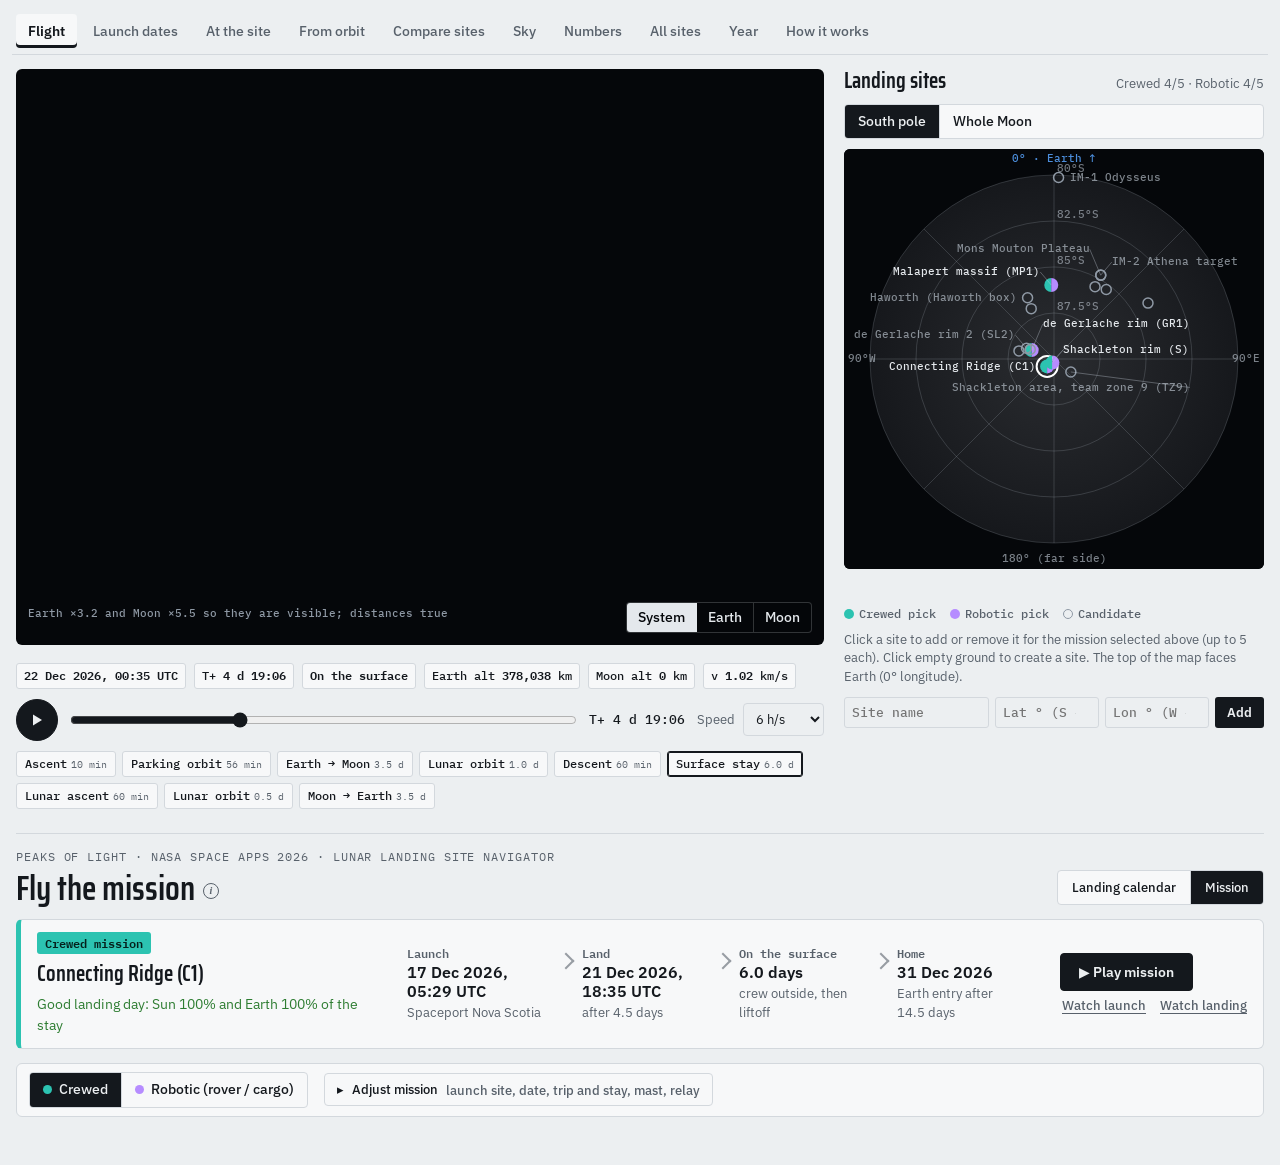
==== commit aceba484: "Missions page: tabs and the view first, one Play button, settings folded" ====
--- a/mission.html
+++ b/mission.html
@@ -3060,6 +3060,106 @@
 })();
 </script>
 <style>
+/* Missions top cleanup (team draft, 2026-11-15 ~15:45): presentation only. Card + one compact settings row, then the tabs. */
+html.framed .top .eyebrow{display:none}
+.app{gap:14px}
+.top h1{font-size:clamp(26px,3vw,34px)}
+.top h1 .info-wrap{vertical-align:middle;margin-left:8px}
+.top .lede{display:none}
+.glance{padding:12px 16px;gap:10px 24px}
+.glance h2{font-size:22px}
+.g-from{margin:6px 0 0;font-size:12.5px;color:var(--muted);display:flex;align-items:center;flex-wrap:wrap;gap:2px}
+.g-from b{color:var(--ink);font-weight:600}
+.g-act{align-items:flex-start;gap:4px}
+.g-act button.primary{padding:11px 18px;font-size:14px}
+.g-act .g-links{display:flex;gap:4px 14px;flex-wrap:wrap;padding-left:2px}
+.g-act .g-links button{border:0;background:none;padding:4px 0;font-size:13px;color:var(--muted);text-decoration:underline;text-underline-offset:3px}
+.g-act .g-links button:hover{color:var(--ink)}
+.setup{padding:8px 12px;gap:10px 16px}
+.adj-btn{font:500 13px/1 var(--f-body);color:var(--ink);background:transparent;border:1px solid var(--line);border-radius:4px;padding:9px 12px;cursor:pointer;display:inline-flex;align-items:center;gap:8px}
+.adj-btn:hover{border-color:var(--ink)}
+.adj-btn small{color:var(--muted);font-size:12.5px}
+.adj-btn .chev{display:inline-block;transition:transform .15s}
+.adj-btn[aria-expanded="true"] .chev{transform:rotate(90deg)}
+.adj-panel{flex-basis:100%;display:flex;flex-wrap:wrap;align-items:center;gap:12px 20px;padding-top:10px;border-top:1px solid var(--line)}
+#landingOut{display:none}
+/* tabs first (Eren 15 Nov): the section bar is the first thing on the page */
+.app > .jump:first-child{margin-top:-14px}
+.app > .top{margin-top:10px;padding-top:14px;border-top:1px solid var(--line)}
+/* visuals first, data after: the readout chips sit under each view instead of on top of it */
+.hud.hud-below{position:static;margin-top:8px;color:var(--ink);pointer-events:auto}
+.hud.hud-below span{background:var(--panel);border:1px solid var(--line)}
+.hud.hud-below span.good{color:var(--ok)} .hud.hud-below span.bad{color:var(--warn)}
+.hud.hud-below span.crewtag{background:#2CC3B1;color:#05201C;border-color:transparent}
+@media (max-width:980px){.g-act{flex-direction:column}}
+</style>
+<script>
+/* Missions top cleanup: moves existing elements only (ids and listeners kept), so Adrian's code still finds everything. */
+(function(){
+  function $(s){ return document.querySelector(s); }
+  function tip(id, label, html, cls){
+    var w = document.createElement('span'); w.className = 'info-wrap';
+    w.innerHTML = '<button type="button" class="info-i" aria-label="' + label + '" aria-describedby="' + id + '">i</button><span class="info-tip' + (cls ? ' ' + cls : '') + '" id="' + id + '" role="tooltip"></span>';
+    w.querySelector('.info-tip').innerHTML = html; return w;
+  }
+  /* 1) header: the intro sentence goes into an (i) next to the title */
+  var lede = $('.top .lede'), h1 = $('.top h1');
+  if (lede && h1){
+    var src = lede.querySelector('.info-tip');
+    var first = lede.cloneNode(true); var old = first.querySelector('.info-wrap'); if (old) old.remove();
+    h1.appendChild(tip('tipIntro', 'About this page', '<span>' + first.innerHTML.trim() + '</span>' + (src ? src.innerHTML : ''), 'left'));
+  }
+  /* 2) the "From the landing calendar" sentence becomes one quiet line in the card; the full sentence goes in its (i) */
+  var fc = $('#fromCal'), head = $('#glance > div');
+  if (fc && head){
+    var line = document.createElement('p'); line.className = 'g-from'; line.hidden = true; head.appendChild(line);
+    var busy = false;
+    function sync(){
+      if (busy) return; busy = true;
+      var t = fc.textContent || '', m = /^From the landing calendar/.test(t) && t.match(/Launch worked back to (.+?) from /);
+      if (!fc.hidden && m){
+        line.innerHTML = 'From your landing calendar · launch worked back to <b></b>';
+        line.querySelector('b').textContent = m[1];
+        line.appendChild(tip('tipFromCal', 'About this mission', '<span></span>', 'left'));
+        line.querySelector('#tipFromCal span').textContent = t;
+        line.hidden = false; fc.style.display = 'none';
+      } else { line.hidden = true; fc.style.display = ''; }   /* errors (unknown site, no data) stay visible as before */
+      busy = false;
+    }
+    new MutationObserver(sync).observe(fc, {childList: true, characterData: true, subtree: true, attributes: true, attributeFilter: ['hidden']});
+    sync();
+  }
+  /* 3) one primary action; launch and landing replays become small text links */
+  var gp = $('#gPlay'), gl = $('#gLaunch'), gd = $('#gLand');
+  if (gp && gl && gd){
+    gp.textContent = '▶ Play mission';
+    gl.textContent = 'Watch launch'; gd.textContent = 'Watch landing';
+    var links = document.createElement('div'); links.className = 'g-links'; links.appendChild(gl); links.appendChild(gd);
+    gp.parentNode.appendChild(links);
+  }
+  /* 5) tabs at the very top of the page */
+  var app = $('.app'), jump = $('#jump');
+  if (app && jump) app.insertBefore(jump, app.firstChild);
+  /* 5b) the open view comes right under the tabs; title, mission card and settings follow it (Eren 15 Nov) */
+  if (app) ['.top', '#fromCal', '#glance', '.setup'].forEach(function(sel){ var el = $(sel); if (el) app.appendChild(el); });
+  /* 6) visuals first, then data: move each readout row from on top of its view to just under it */
+  [['hud', 'vp'], ['surfHud', 'surfWrap'], ['orbHud', 'orbWrap']].forEach(function(x){
+    var h = document.getElementById(x[0]), v = document.getElementById(x[1]);
+    if (h && v && v.parentNode){ h.classList.add('hud-below'); v.parentNode.insertBefore(h, v.nextSibling); }
+  });
+  /* 4) settings: mission type stays visible, everything else folds under "Adjust mission" */
+  var setup = $('.setup'), seg = setup && setup.querySelector('.seg');
+  if (setup && seg){
+    var panel = document.createElement('div'); panel.className = 'adj-panel'; panel.id = 'adjPanel'; panel.hidden = true;
+    Array.prototype.slice.call(setup.children).forEach(function(ch){ if (ch !== seg) panel.appendChild(ch); });
+    var btn = document.createElement('button'); btn.type = 'button'; btn.className = 'adj-btn'; btn.setAttribute('aria-expanded', 'false'); btn.setAttribute('aria-controls', 'adjPanel');
+    btn.innerHTML = '<span class="chev">▸</span>Adjust mission <small>launch site, date, trip and stay, mast, relay</small>';
+    btn.addEventListener('click', function(){ var open = panel.hidden; panel.hidden = !open; btn.setAttribute('aria-expanded', open ? 'true' : 'false'); });
+    setup.appendChild(btn); setup.appendChild(panel);
+  }
+})();
+</script>
+<style>
 /* Planner hooks (not Adrian's design): only used when this page sits inside the South Pole Navigator's Missions panel */
 html.framed .top .pages{display:none}
 .spn-close{font:600 12.5px var(--f-mono);letter-spacing:.04em;color:var(--ink);background:var(--panel);border:1px solid var(--line);border-radius:4px;padding:8px 12px;cursor:pointer;white-space:nowrap;align-self:flex-start}
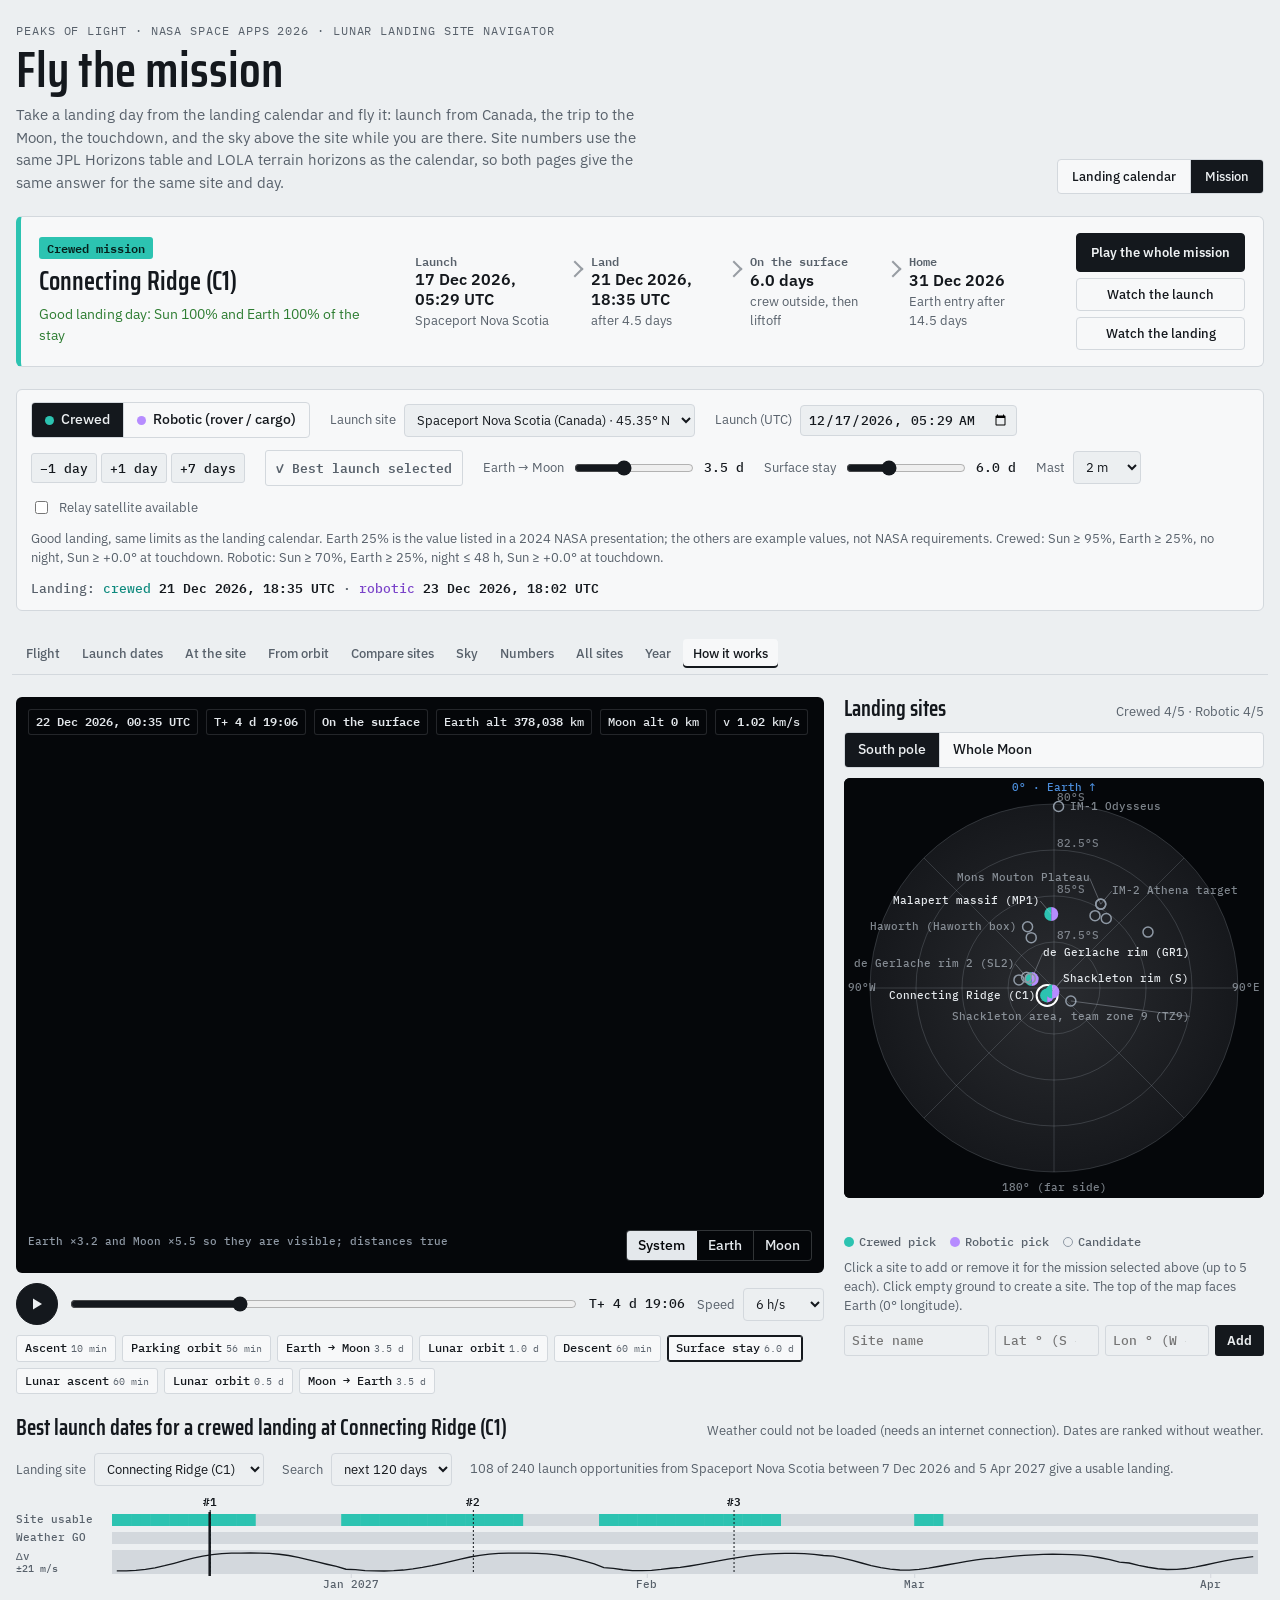
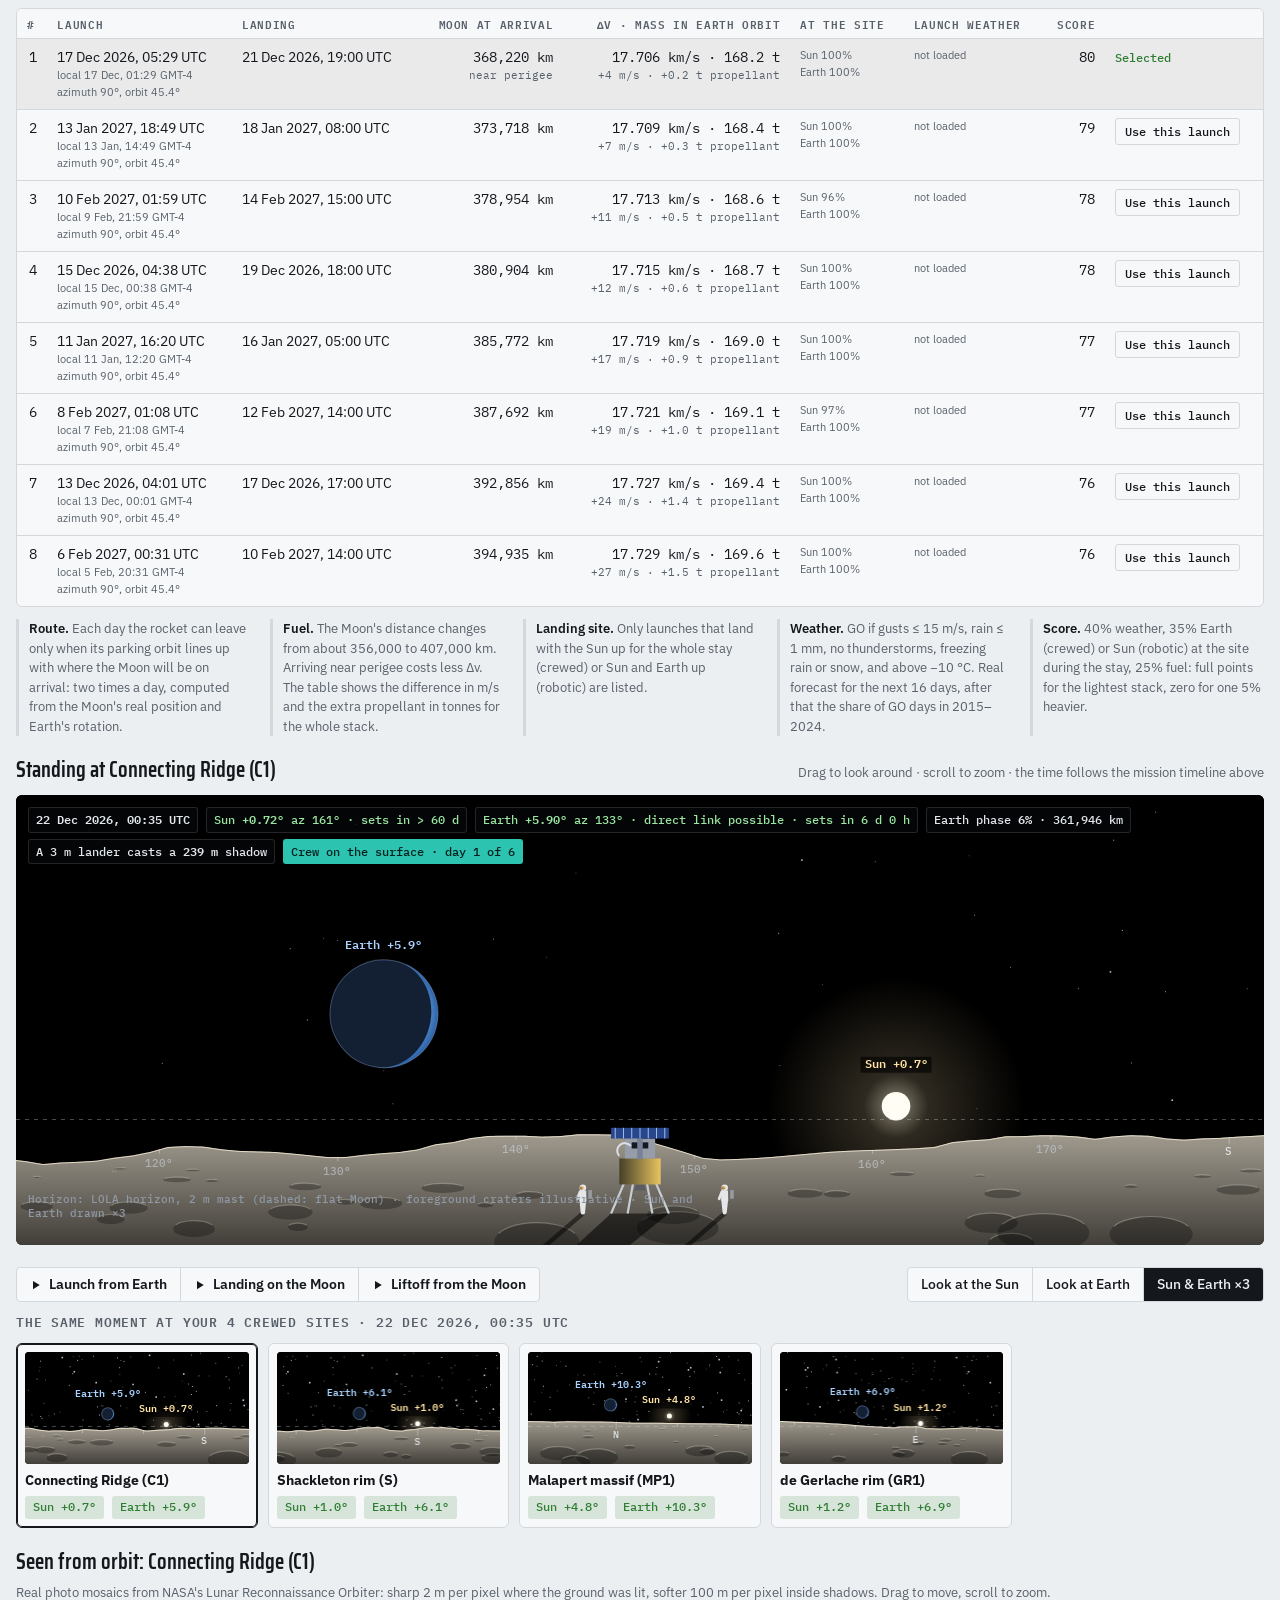
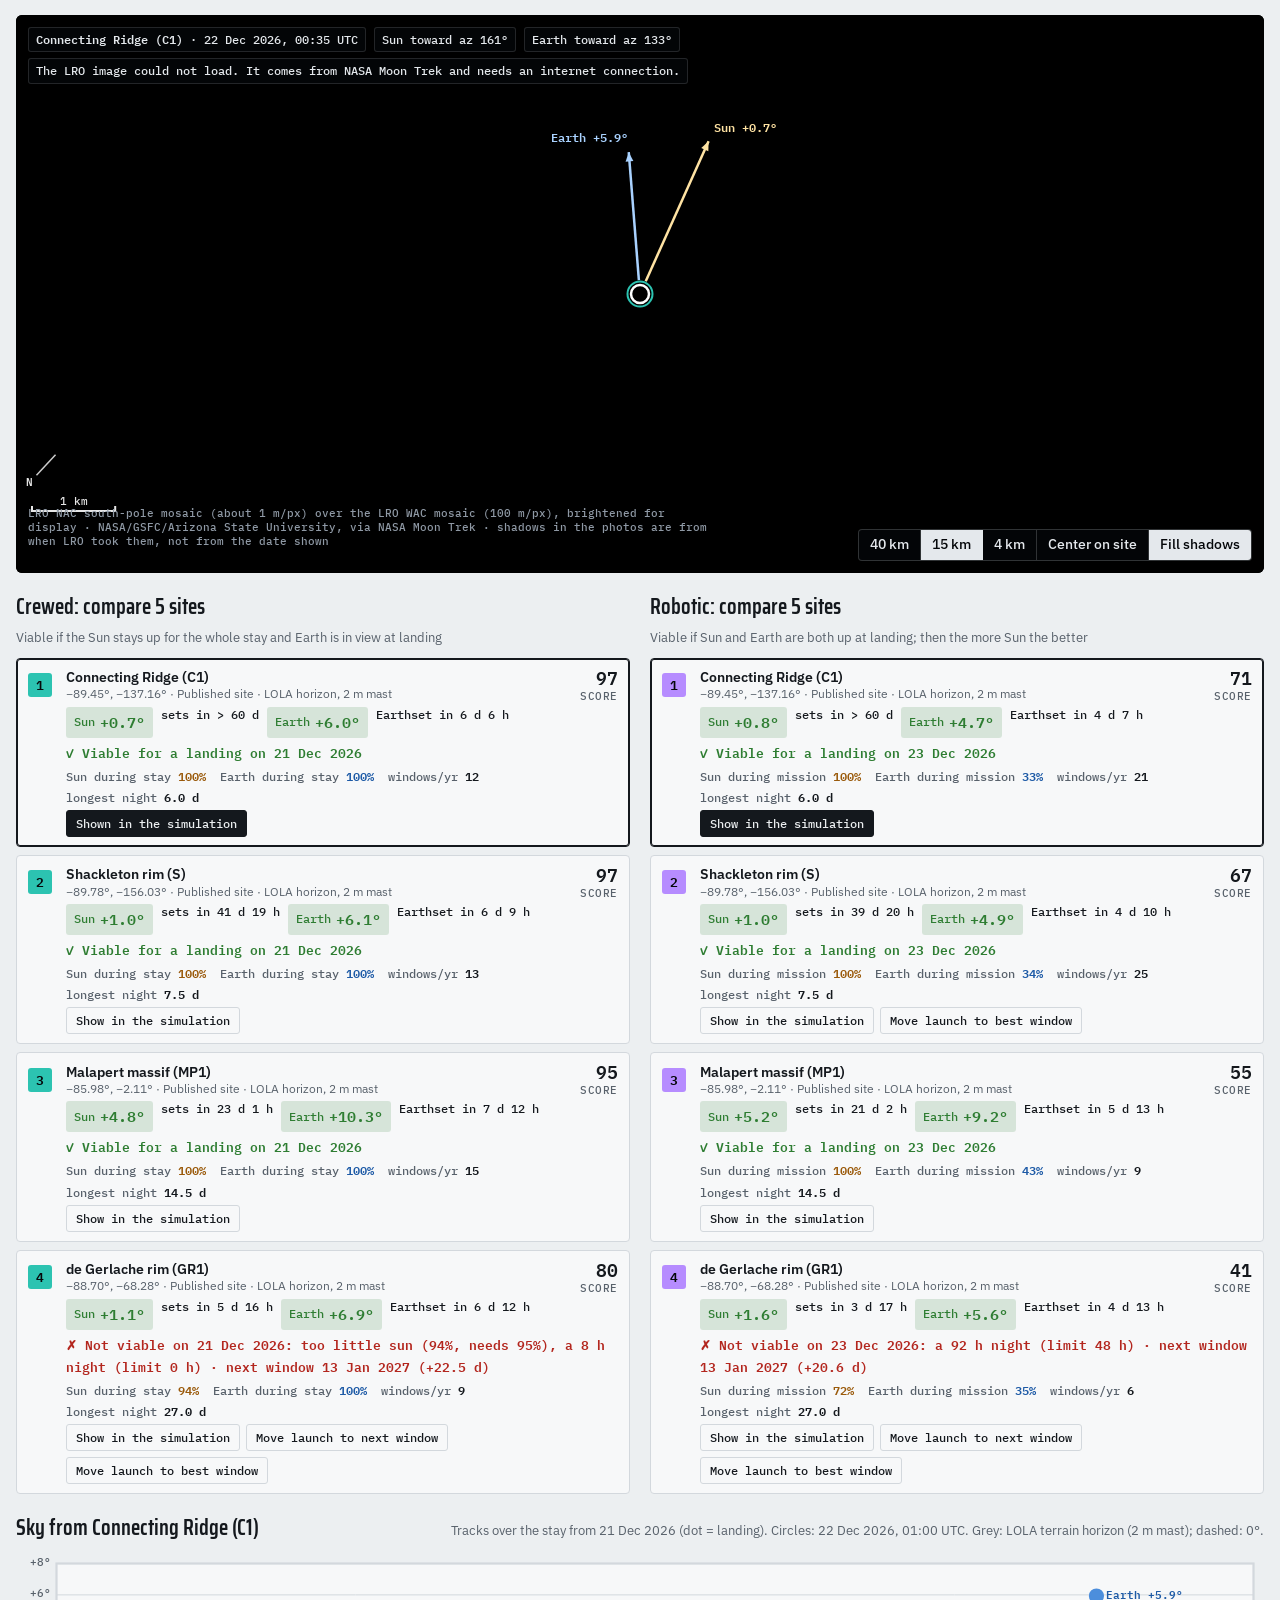
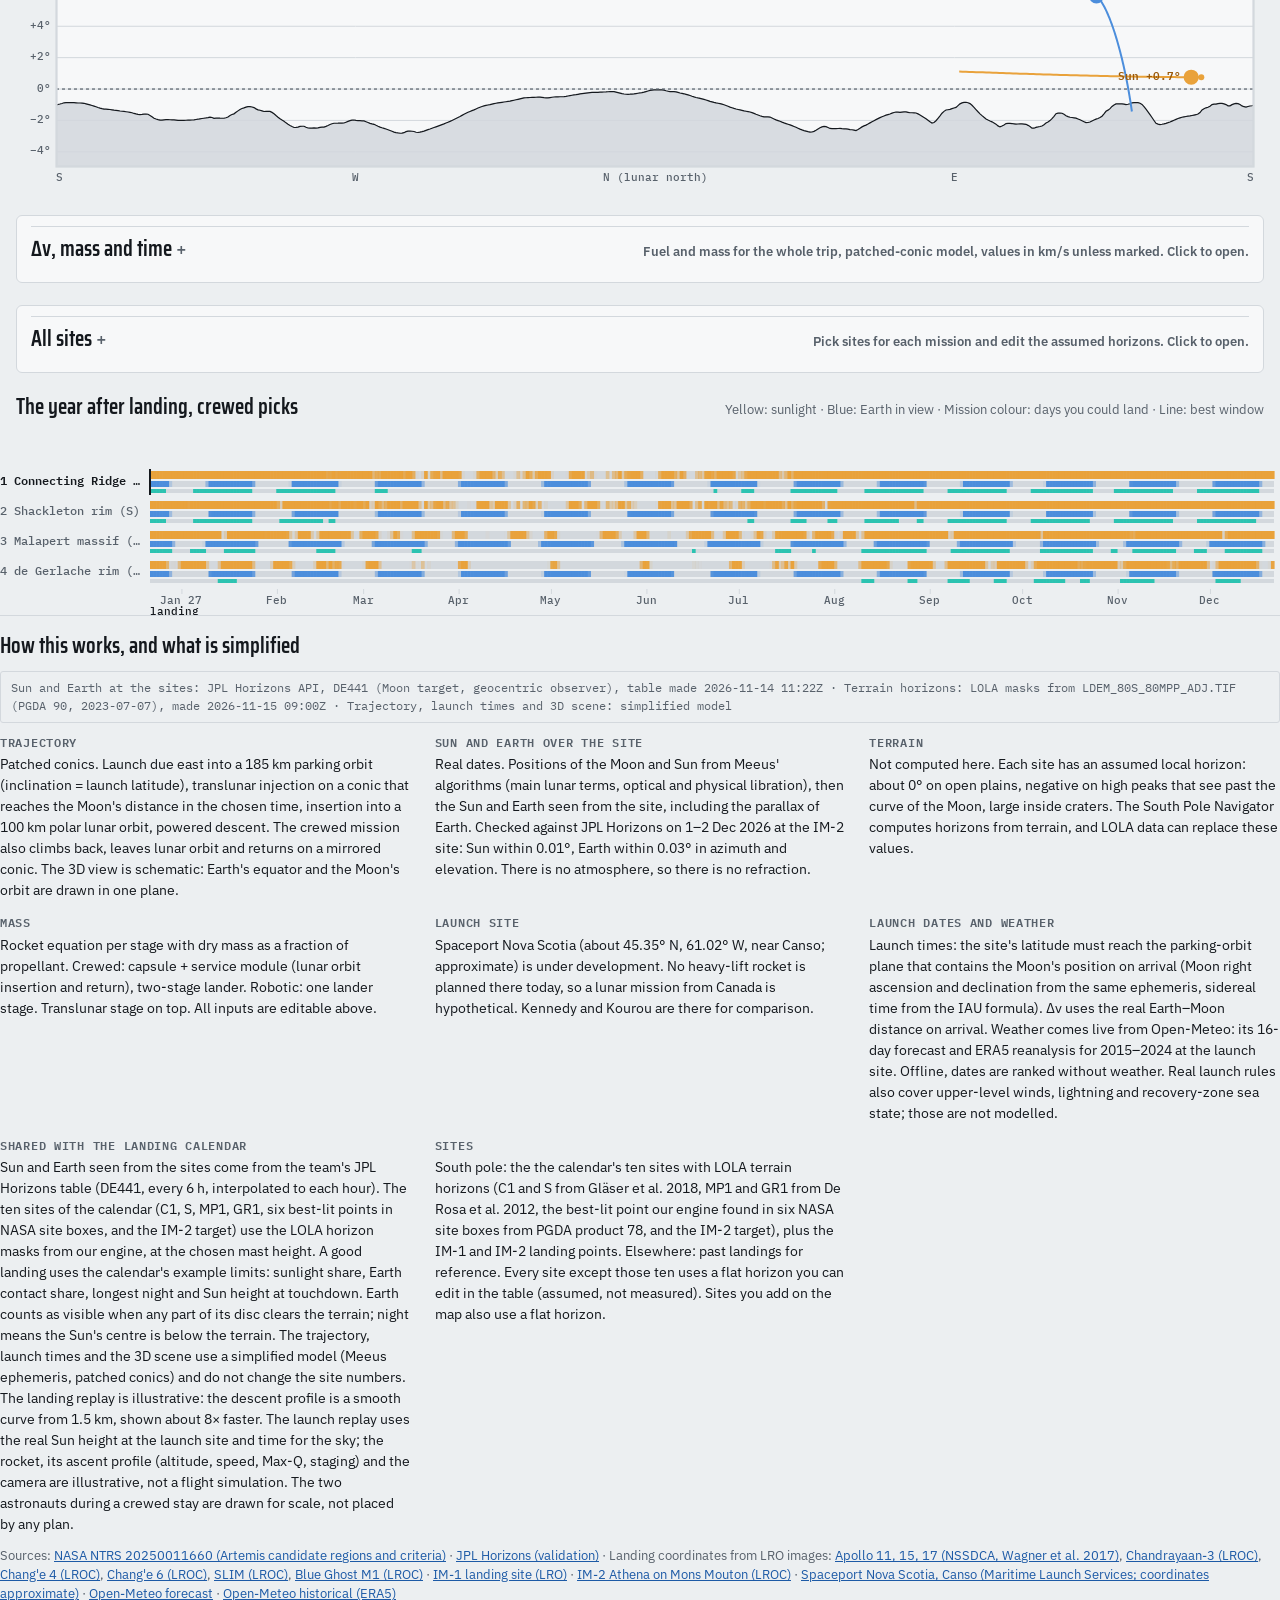
==== commit 92edb90b: "Mission page: back to the scrolling layout, without the tabs The tabbed redesign of the mission page" ====
--- a/mission.html
+++ b/mission.html
@@ -113,6 +113,7 @@
 #sc:active{cursor:grabbing}
 .hud{position:absolute;left:12px;top:12px;right:12px;display:flex;flex-wrap:wrap;gap:6px 8px;pointer-events:none;font:500 12px/1.3 var(--f-mono);color:var(--space-ink)}
 .hud span{background:var(--space-veil);border:1px solid rgba(228,232,236,.14);padding:4px 7px;border-radius:3px;white-space:nowrap}
+@media (max-width:600px){.hud span{white-space:normal}}   /* phones: long chips wrap instead of widening the page */
 .hud b{font-weight:600}
 .views{position:absolute;right:12px;bottom:12px}
 .surfbar{display:flex;flex-wrap:wrap;justify-content:space-between;gap:10px;margin-top:10px}
@@ -242,72 +243,6 @@
 #lwTable td small{display:block}
 #lwTable tr.on td{background:color-mix(in srgb, var(--ink) 6%, transparent)}
 </style>
-<style>
-/* Missions UI cleanup (team draft, 2026-11-15): presentation only. Same (i) markup as the planner's css/base.css,
-   copied here because base.css would override this page's own colour tokens. */
-:root{--tip:rgba(255,255,255,.98);--shadow:rgba(0,0,0,.18)}
-:root[data-theme="dark"]{--tip:rgba(20,26,32,.98);--shadow:rgba(0,0,0,.55)}
-@media (prefers-color-scheme: dark){:root:not([data-theme="light"]){--tip:rgba(20,26,32,.98);--shadow:rgba(0,0,0,.55)}}
-.info-wrap{position:relative;display:inline-flex;vertical-align:middle;margin-left:6px}
-.info-i{width:16px;height:16px;border-radius:50%;border:1.5px solid var(--muted);background:none;color:var(--muted);font:italic 700 10px/1 Georgia,serif;cursor:help;padding:0;flex:none;text-transform:none;letter-spacing:0}
-.info-i:hover{border-color:var(--ink);color:var(--ink)}
-.info-i:focus-visible{outline:2px solid var(--focus);outline-offset:2px}
-.info-tip{position:absolute;right:-4px;top:calc(100% + 8px);z-index:40;width:320px;max-width:min(320px,80vw);background:var(--tip);border:1px solid var(--line);border-radius:6px;padding:9px 11px;font:400 12px/1.5 var(--f-body);color:var(--ink);display:none;gap:6px;box-shadow:0 4px 16px var(--shadow);cursor:default;white-space:normal;text-align:left;letter-spacing:0;text-transform:none}
-.info-tip.left{left:-4px;right:auto}
-.info-tip.up{top:auto;bottom:calc(100% + 8px)}
-.info-tip b{font-weight:600}
-.info-tip .src{font:500 11px/1.45 var(--f-mono);color:var(--muted);border-top:1px solid var(--line);padding-top:5px}
-.info-tip a{color:var(--earth)}
-.info-i:hover + .info-tip,.info-i:focus + .info-tip,.info-tip:hover{display:grid}
-/* best launch dates: answer first, details on demand */
-#lw .rank-head{align-items:center}
-#lw .lwctl{gap:8px 14px}
-.lwbest{display:grid;grid-template-columns:minmax(0,1.3fr) minmax(0,2fr) auto;gap:14px 26px;align-items:center;padding:16px 18px;background:var(--panel);border:1px solid var(--line);border-left:5px solid var(--crew-fill);border-radius:6px}
-.lwbest.robot{border-left-color:var(--robot-fill)}
-.lb-tag{font:600 11.5px/1 var(--f-mono);letter-spacing:.08em;text-transform:uppercase;color:var(--muted)}
-.lb-date{display:block;font:600 24px/1.15 var(--f-display);margin:6px 0 4px}
-.lb-sub{font-size:13.5px;color:var(--muted)}
-.lb-facts{list-style:none;margin:0;padding:0;display:grid;grid-template-columns:repeat(5,minmax(0,1fr));gap:10px}
-.lb-facts li{display:grid;gap:2px;min-width:0}
-.lb-facts small{font:500 11px/1.2 var(--f-mono);letter-spacing:.05em;text-transform:uppercase;color:var(--muted)}
-.lb-facts b{font:600 20px/1.1 var(--f-mono);font-variant-numeric:tabular-nums}
-.lb-facts i{font-style:normal;font-size:12px;color:var(--muted)}
-.lb-facts .go b{color:var(--ok)} .lb-facts .nogo b{color:var(--warn)}
-.lb-facts .s b{color:var(--sun)} .lb-facts .e b{color:var(--earth)}
-.lb-act .best{padding:11px 16px;font-size:13.5px;white-space:nowrap}
-@media (max-width:1100px){.lwbest{grid-template-columns:minmax(0,1fr)}}
-@media (max-width:620px){.lb-facts{grid-template-columns:repeat(3,minmax(0,1fr))}}
-.lwsub{display:flex;align-items:center;gap:6px;margin-top:4px}
-.lwsub h3{display:inline}
-#lw .tablewrap{overflow:visible}
-#lwTable td{vertical-align:middle}
-#lwTable td,#lwTable th{white-space:nowrap}
-/* narrow frames (1024-1280 px projectors): one column track so the table can't widen the section; cells may wrap */
-#lw{grid-template-columns:minmax(0,1fr)}
-#lw .lwctl,#lw .lwctl .opt{flex-wrap:wrap;min-width:0}
-#lw .lwctl select{max-width:100%;min-width:0}
-@media (max-width:1180px){
-  #lwTable td,#lwTable th{white-space:normal;padding:8px 6px}
-  #lwTable td:first-child,#lwTable th:first-child{padding-left:10px}
-  #lwTable .fly,#lwTable .more,#lwTable td .s,#lwTable td .e{white-space:nowrap}
-  #lwTable tr.det td{padding:10px 10px 12px 16px}
-  .lb-facts{gap:8px}
-  .lb-facts b{font-size:18px}
-}
-#lwTable th .info-wrap{margin-left:4px}
-#lwTable td.go{color:var(--ok);font:500 12.5px var(--f-mono)} #lwTable td.nogo{color:var(--warn);font:500 12.5px var(--f-mono)}
-#lwTable td.wxc{font:500 12.5px var(--f-mono);color:var(--muted)}
-#lwTable td .s{color:var(--sun)} #lwTable td .e{color:var(--earth)}
-#lwTable td.sc{font-weight:600}
-#lwTable .more{font:500 12px var(--f-mono);border:0;background:transparent;color:var(--muted);cursor:pointer;padding:4px 6px}
-#lwTable .more:hover{color:var(--ink)}
-#lwTable tr.det td{background:color-mix(in srgb, var(--ink) 4%, transparent);white-space:normal;padding:10px 14px 12px 40px}
-#lwTable tr.det dl{display:grid;grid-template-columns:repeat(auto-fit,minmax(200px,1fr));gap:8px 22px;margin:0}
-#lwTable tr.det dt{font:500 11px/1.2 var(--f-mono);letter-spacing:.05em;text-transform:uppercase;color:var(--muted)}
-#lwTable tr.det dd{margin:2px 0 0;font:500 13px/1.4 var(--f-mono)}
-.lede .info-wrap,.limits .info-wrap{margin-left:4px}
-details.fold#how > summary h2{display:inline}
-</style>
 </head>
 <body>
 <div class="app">
@@ -315,7 +250,7 @@
     <div>
       <p class="eyebrow">Peaks of Light · NASA Space Apps 2026 · Lunar Landing Site Navigator</p>
       <h1>Fly the mission</h1>
-      <p class="lede">Take a landing day from the landing calendar and fly it: launch from Canada, the trip to the Moon, the touchdown, and the sky above the site while you are there.<span class="info-wrap"><button type="button" class="info-i" aria-label="About the data on this page" aria-describedby="tipLede">i</button><span class="info-tip left" id="tipLede" role="tooltip"><span>Site numbers use the same JPL Horizons table and LOLA terrain horizons as the calendar, so both pages give the same answer for the same site and day.</span><span class="src">Sources: JPL Horizons (DE441) · NASA LOLA via PGDA product 90 · trajectory and launch times: simplified model</span></span></span></p>
+      <p class="lede">Take a landing day from the landing calendar and fly it: launch from Canada, the trip to the Moon, the touchdown, and the sky above the site while you are there. Site numbers use the same JPL Horizons table and LOLA terrain horizons as the calendar, so both pages give the same answer for the same site and day.</p>
     </div>
     <nav class="pages" aria-label="Pages">
       <a href="index.html">Landing calendar</a><a href="mission.html" aria-current="page">Mission</a>
@@ -348,7 +283,7 @@
     <label class="opt" for="stay"><span id="stayLabel">Surface stay</span> <input id="stay" type="range" min="1" max="30" step="0.25"><output id="stayOut" for="stay"></output></label>
     <label class="opt" for="mastSel">Mast <select id="mastSel"><option value="0">0 m</option><option value="2" selected>2 m</option><option value="10">10 m</option></select></label>
     <label class="opt" for="relayChk"><input id="relayChk" type="checkbox"> Relay satellite available</label>
-    <p class="limits">A good landing uses the same limits as the landing calendar<span class="info-wrap"><button type="button" class="info-i" aria-label="About the landing limits" aria-describedby="limitsLine">i</button><span class="info-tip left" id="limitsLine" role="tooltip"></span></span></p>
+    <p class="limits" id="limitsLine"></p>
     <p class="landing" id="landingOut"></p>
   </section>
 
@@ -409,17 +344,21 @@
   </main>
 
   <section class="section" aria-label="Best launch dates" id="lw">
-    <div class="rank-head"><h2>Best launch dates for <span id="lwWho">the site</span></h2>
-      <div class="lwctl">
-        <label class="opt" for="lwSite">Landing site <select id="lwSite"></select></label>
-        <label class="opt" for="lwRange">Search <select id="lwRange"><option value="60">next 60 days</option><option value="120" selected>next 120 days</option><option value="180">next 180 days</option></select></label>
-      </div>
+    <div class="rank-head"><h2>Best launch dates for <span id="lwWho">the site</span></h2><p class="caption" id="wxStatus"></p></div>
+    <div class="lwctl">
+      <label class="opt" for="lwSite">Landing site <select id="lwSite"></select></label>
+      <label class="opt" for="lwRange">Search <select id="lwRange"><option value="60">next 60 days</option><option value="120" selected>next 120 days</option><option value="180">next 180 days</option></select></label>
+      <p class="caption" id="lwCaption"></p>
     </div>
-    <div class="lwbest" id="lwBest"></div>
-    <div class="lwsub"><h3>Next <span id="lwDays">120</span> days at a glance</h3><span class="info-wrap"><button type="button" class="info-i" aria-label="How to read the timeline" aria-describedby="tipLwChart">i</button><span class="info-tip left" id="tipLwChart" role="tooltip"><span><b>Site usable</b>: launching that day lands with the Sun (and for robotic, Earth) up as needed.</span><span><b>Weather GO</b>: darker blue = more likely GO; the line under it marks days with a real forecast.</span><span><b>Δv</b>: fuel need per day, lower is better. Dashed lines: the top 3 dates. Thick line: the launch you are flying.</span></span></span></div>
     <canvas class="chart" id="lwChart" aria-label="Launch days: when the site is usable at landing, chance of launch weather, and Δv per day"></canvas>
-    <div class="lwsub"><h3>Top dates</h3><p class="caption" id="lwCaption"></p><span class="info-wrap"><button type="button" class="info-i" aria-label="About this search" aria-describedby="tipLwSearch">i</button><span class="info-tip left" id="tipLwSearch" role="tooltip"><span id="lwCaptionLong"></span><span>Click <b>Details</b> on a row for local time, launch direction, Moon distance, Δv and mass.</span><span class="src">Launch site coordinates: Spaceport Nova Scotia near Canso, about 45.35° N, 61.02° W (approximate; Maritime Launch Services). No heavy-lift rocket is planned there today, so a lunar launch from Canada is hypothetical.</span></span></span></div>
     <div class="tablewrap"><table id="lwTable"></table></div>
+    <ul class="lwrule">
+      <li><b>Route.</b> Each day the rocket can leave only when its parking orbit lines up with where the Moon will be on arrival: two times a day, computed from the Moon's real position and Earth's rotation.</li>
+      <li><b>Fuel.</b> The Moon's distance changes from about 356,000 to 407,000 km. Arriving near perigee costs less Δv. The table shows the difference in m/s and the extra propellant in tonnes for the whole stack.</li>
+      <li><b>Landing site.</b> Only launches that land with the Sun up for the whole stay (crewed) or Sun and Earth up (robotic) are listed.</li>
+      <li><b>Weather.</b> GO if gusts ≤ 15 m/s, rain ≤ 1 mm, no thunderstorms, freezing rain or snow, and above −10 °C. Real forecast for the next 16 days, after that the share of GO days in 2015–2024.</li>
+      <li><b>Score.</b> 40% weather, 35% Earth (crewed) or Sun (robotic) at the site during the stay, 25% fuel: full points for the lightest stack, zero for one 5% heavier.</li>
+    </ul>
   </section>
 
   <section class="section" aria-label="Standing at the site" id="surface">
@@ -446,7 +385,7 @@
   </section>
 
   <section class="section" aria-label="Seen from orbit" id="orbit">
-    <div class="rank-head"><h2>Seen from orbit: <span id="orbWho">the site</span></h2><p class="caption" id="orbCaption">Drag to move, scroll to zoom<span class="info-wrap"><button type="button" class="info-i" aria-label="About the orbit images" aria-describedby="tipOrb">i</button><span class="info-tip" id="tipOrb" role="tooltip"><span>Real photo mosaics from NASA's Lunar Reconnaissance Orbiter: sharp 2 m per pixel where the ground was lit, softer 100 m per pixel inside shadows.</span><span class="src">Source: NASA LRO mosaics via NASA Moon Trek (needs an internet connection)</span></span></span></p></div>
+    <div class="rank-head"><h2>Seen from orbit: <span id="orbWho">the site</span></h2><p class="caption" id="orbCaption">Real photo mosaics from NASA's Lunar Reconnaissance Orbiter: sharp 2 m per pixel where the ground was lit, softer 100 m per pixel inside shadows. Drag to move, scroll to zoom.</p></div>
     <div class="orbit" id="orbWrap">
       <canvas id="orb" tabindex="0" aria-label="Real LRO image of the landing site seen from orbit, with the directions to the Sun and Earth at the time shown"></canvas>
       <div class="hud" id="orbHud"></div>
@@ -488,13 +427,12 @@
   </details>
 
   <section class="section" aria-label="Year view" id="yearsec">
-    <div class="rank-head"><h2>The year after landing, <span id="yearWho">crewed</span> picks</h2><p class="caption">Yellow: sunlight · Blue: Earth in view · Mission colour: days you could land · Line: best window</p></div>
+    <div class="rank-head"><h2>The year after landing, <span id="yearWho">crewed</span> picks</h2><p class="caption">Yellow: sunlight · Blue: Earth in view · Mission colour: days you could land · Line: best window</p></div></div>
     <canvas class="chart" id="year"></canvas>
   </section>
 
-  <details class="section fold" aria-label="Model and sources" id="how">
-    <summary><h2>How this works, sources and what is simplified</h2><p class="caption">Models, data sources and links. Click to open.</p></summary>
-    <div class="notes">
+  <section class="notes" aria-label="Model and sources" id="how">
+    <h2>How this works, and what is simplified</h2>
     <p class="prov" id="prov"></p>
     <dl>
       <div><dt>Trajectory</dt><dd>Patched conics. Launch due east into a 185 km parking orbit (inclination = launch latitude), translunar injection on a conic that reaches the Moon's distance in the chosen time, insertion into a 100 km polar lunar orbit, powered descent. The crewed mission also climbs back, leaves lunar orbit and returns on a mirrored conic. The 3D view is schematic: Earth's equator and the Moon's orbit are drawn in one plane.</dd></div>
@@ -507,8 +445,7 @@
       <div><dt>Sites</dt><dd>South pole: the the calendar's ten sites with LOLA terrain horizons (C1 and S from Gläser et al. 2018, MP1 and GR1 from De Rosa et al. 2012, the best-lit point our engine found in six NASA site boxes from PGDA product 78, and the IM-2 target), plus the IM-1 and IM-2 landing points. Elsewhere: past landings for reference. Every site except those ten uses a flat horizon you can edit in the table (assumed, not measured). Sites you add on the map also use a flat horizon.</dd></div>
     </dl>
     <p class="caption">Sources: <a href="https://ntrs.nasa.gov/citations/20250011660" target="_blank" rel="noopener">NASA NTRS 20250011660 (Artemis candidate regions and criteria)</a> · <a href="https://ssd.jpl.nasa.gov/horizons/" target="_blank" rel="noopener">JPL Horizons (validation)</a> · Landing coordinates from LRO images: <a href="https://nssdc.gsfc.nasa.gov/planetary/lunar/lunar_sites.html" target="_blank" rel="noopener">Apollo 11, 15, 17 (NSSDCA, Wagner et al. 2017)</a>, <a href="https://lroc.im-ldi.com/images/1314" target="_blank" rel="noopener">Chandrayaan-3 (LROC)</a>, <a href="https://lroc.im-ldi.com/images/1100" target="_blank" rel="noopener">Chang'e 4 (LROC)</a>, <a href="https://lroc.im-ldi.com/images/1374" target="_blank" rel="noopener">Chang'e 6 (LROC)</a>, <a href="https://lroc.im-ldi.com/images/1358" target="_blank" rel="noopener">SLIM (LROC)</a>, <a href="https://lroc.im-ldi.com/images/1407" target="_blank" rel="noopener">Blue Ghost M1 (LROC)</a> · <a href="https://www.nasa.gov/missions/lro/nasas-lro-images-intuitive-machines-odysseus-lander/" target="_blank" rel="noopener">IM-1 landing site (LRO)</a> · <a href="https://lroc.im-ldi.com/images/1408" target="_blank" rel="noopener">IM-2 Athena on Mons Mouton (LROC)</a> · <a href="https://maritimelaunch.com/" target="_blank" rel="noopener">Spaceport Nova Scotia, Canso (Maritime Launch Services; coordinates approximate)</a> · <a href="https://open-meteo.com/en/docs" target="_blank" rel="noopener">Open-Meteo forecast</a> · <a href="https://open-meteo.com/en/docs/historical-weather-api" target="_blank" rel="noopener">Open-Meteo historical (ERA5)</a></p>
-    </div>
-  </details>
+  </section>
 </div>
 
 <script>
@@ -2596,88 +2533,41 @@
   var k = [active, target[active], launchIdx, PROFILES[active].tof, PROFILES[active].stay, lwRange, wx.version, TAB && TAB.t0, (siteById(target[active]) || {}).horizon, mast, relay, JSON.stringify(LIMITS[active])].join('|');
   if (k !== lwKey){ lwKey = k; lwRes = scanWindows(); }
   var R = lwRes, tb = $('#lwTable');
+  $('#wxStatus').textContent = wx.status;
   loadWeather();
   var opts = results[active].map(function(r){ return '<option value="' + r.site.id + '"' + (r.site.id === target[active] ? ' selected' : '') + '></option>'; }).join('');
   lwSiteSel.innerHTML = opts;
   Array.prototype.forEach.call(lwSiteSel.options, function(o, i){ o.textContent = results[active][i].site.name; });
-  var ub = $('#useBest'), b0 = R && R.top[0], hero = $('#lwBest');
+  var ub = $('#useBest'), b0 = R && R.top[0];
   ub.disabled = !b0 || Math.abs(b0.t - launchMs) < 60000;
   ub.textContent = !b0 ? 'No good launch found' : ub.disabled ? '✓ Best launch selected' : 'Use best launch: ' + fmtDate(b0.t);
-  $('#lwDays').textContent = lwRange;
-  if (!R){ $('#lwWho').textContent = '—'; hero.innerHTML = '<p class="caption">Pick a site first.</p>'; tb.innerHTML = '<tr><td>Pick a site first.</td></tr>'; drawLwChart(); return; }
+  if (!R){ $('#lwWho').textContent = '—'; tb.innerHTML = '<tr><td>Pick a site first.</td></tr>'; drawLwChart(); return; }
   $('#lwWho').textContent = (R.key === 'crewed' ? 'a crewed landing at ' : 'a robotic landing at ') + R.site.name;
-  var nOpp = R.days.reduce(function(a, d){ return a + d.n; }, 0);
-  $('#lwCaption').textContent = R.count + ' of ' + nOpp + ' launch opportunities give a usable landing';
-  $('#lwCaptionLong').textContent = R.count + ' of ' + nOpp + ' launch opportunities from ' + LAUNCH_SITES[launchIdx].name.split(' (')[0] + ' between ' + fmtDate(R.start, false) + ' and ' + fmtDate(R.start + (lwRange - 1)*86400000, false) + ' give a usable landing. The table lists the best 8, at least 2 days apart.';
-  /* (i) texts: Adrian's footnotes, plus the source of each number (team draft, presentation only) */
-  function tip(id, label, html, cls){ return '<span class="info-wrap"><button type="button" class="info-i" aria-label="About ' + label + '" aria-describedby="' + id + '">i</button><span class="info-tip' + (cls ? ' ' + cls : '') + '" id="' + id + '" role="tooltip">' + html + '</span></span>'; }
-  var TIP = {
-    launch: '<span><b>Route.</b> Each day the rocket can leave only when its parking orbit lines up with where the Moon will be on arrival: two times a day, computed from the Moon\'s real position and Earth\'s rotation.</span><span class="src">Simplified model: Meeus ephemeris for the Moon, IAU sidereal time. Spaceport Nova Scotia coordinates are approximate.</span>',
-    site: '<span><b>Landing site.</b> Only launches that land with the Sun up for the whole stay (crewed) or Sun and Earth up (robotic) are listed. Sun and Earth = share of the ' + (R.key === 'crewed' ? 'stay' : 'mission') + ' each one is above the terrain horizon.</span><span class="src">Sun and Earth: JPL Horizons table (DE441, every 6 h, interpolated hourly). Terrain: NASA LOLA horizon masks (PGDA product 90) at the chosen mast height. Sites outside the calendar\'s ten use an assumed flat horizon.</span>',
-    wx: '<span><b>Weather.</b> GO if gusts ≤ 15 m/s, rain ≤ 1 mm, no thunderstorms, freezing rain or snow, and above −10 °C. Real forecast for the next 16 days, after that the share of GO days in 2015–2024 (climate statistics, not a forecast).</span><span class="src">Open-Meteo (CC BY 4.0): forecast API + ERA5 historical archive. Now: ' + escH(wx.status) + '</span>',
-    fuel: '<span><b>Fuel.</b> The Moon\'s distance changes from about 356,000 to 407,000 km. Arriving near perigee costs less Δv. Extra Δv is compared with the cheapest date in this search; Details shows the extra propellant in tonnes for the whole stack.</span><span class="src">Simplified model: patched conics and the rocket equation per stage, with the vehicle assumptions under Numbers. Earth–Moon distance from the JPL Horizons table.</span>',
-    score: '<span><b>Score.</b> 40% weather, 35% Earth (crewed) or Sun (robotic) at the site during the stay, 25% fuel: full points for the lightest stack, zero for one 5% heavier. Unknown weather counts as 50%.</span><span class="src">The weights are this simulator\'s own choice, not a NASA rule.</span>'
-  };
-  function wxShort(w){
-    return w.src === 'forecast' ? (w.go ? ['go', 'GO', 'forecast'] : ['nogo', 'NO-GO', 'forecast']) : w.src === 'climate' ? ['wxc', Math.round(w.p*100) + '% GO', 'past years'] : ['wxc', 'not loaded', ''];
-  }
-  function wxLong(w){
-    return w.src === 'forecast' ? (w.go ? 'GO (forecast)' : 'NO-GO (forecast): ' + w.why.join(', ')) : w.src === 'climate' ? 'GO on ' + Math.round(w.p*100) + '% of days around this date, 2015–24' : 'not loaded';
-  }
-  function useBtn(c, on, big){ return on ? '<span class="flag ok">✓ Selected</span>' : '<button type="button" class="' + (big ? 'best' : 'fly') + '" data-t="' + c.t + '">Use this launch</button>'; }
-  /* the answer first: the best launch in one card */
-  hero.className = 'lwbest' + (R.key === 'crewed' ? '' : ' robot');
-  if (b0){
-    var w0 = wxShort(b0.w), on0 = Math.abs(b0.t - launchMs) < 60000, d0 = Math.round((b0.dvTot - R.dvMin)*1000);
-    hero.innerHTML = '<div><span class="lb-tag">Best launch</span><b class="lb-date">' + fmtDate(b0.t) + '</b><span class="lb-sub">Lands ' + fmtDate(tabTime(b0.iL)) + ' · from ' + escH(LAUNCH_SITES[launchIdx].name.split(' (')[0]) + '</span></div>' +
-      '<ul class="lb-facts">' +
-      '<li class="' + w0[0] + '"><small>Weather' + tip('tipHw', 'launch weather', TIP.wx, 'left') + '</small><b>' + w0[1] + '</b><i>' + w0[2] + '</i></li>' +
-      '<li class="s"><small>Sun' + tip('tipHs', 'Sun and Earth at the site', TIP.site, 'left') + '</small><b>' + pct(b0.sunStay) + '</b><i>of the ' + (R.key === 'crewed' ? 'stay' : 'mission') + '</i></li>' +
-      '<li class="e"><small>Earth</small><b>' + pct(b0.earthStay) + '</b><i>in view</i></li>' +
-      '<li><small>Fuel' + tip('tipHf', 'fuel', TIP.fuel) + '</small><b>' + (d0 ? '+' + d0 : '0') + '</b><i>' + (d0 ? 'm/s over the cheapest' : 'lowest Δv') + '</i></li>' +
-      '<li><small>Score' + tip('tipHsc', 'the score', TIP.score) + '</small><b>' + Math.round(b0.score) + '</b><i>of 100</i></li></ul>' +
-      '<div class="lb-act">' + useBtn(b0, on0, true) + '</div>';
-  } else {
-    hero.innerHTML = '<p class="caption">No launch in the next ' + lwRange + ' days gives a usable landing at this site. Try another site, a shorter stay, or a longer search.</p>';
-  }
-  /* the list: one line per date, the rest behind Details */
-  var rows = ['<tr><th>#</th><th>Launch (UTC)' + tip('tipTl', 'launch times', TIP.launch, 'left') + '</th><th>Lands (UTC)</th><th>Weather' + tip('tipTw', 'launch weather', TIP.wx, 'left') + '</th><th>At the site' + tip('tipTs', 'Sun and Earth at the site', TIP.site, 'left') + '</th><th class="num">Extra fuel' + tip('tipTf', 'fuel', TIP.fuel) + '</th><th class="num">Score' + tip('tipTsc', 'the score', TIP.score) + '</th><th></th><th></th></tr>'];
+  $('#lwCaption').textContent = R.count + ' of ' + R.days.reduce(function(a, d){ return a + d.n; }, 0) + ' launch opportunities from ' + LAUNCH_SITES[launchIdx].name.split(' (')[0] + ' between ' + fmtDate(R.start, false) + ' and ' + fmtDate(R.start + (lwRange - 1)*86400000, false) + ' give a usable landing.';
+  var rows = ['<tr><th>#</th><th>Launch</th><th>Landing</th><th class="num">Moon at arrival</th><th class="num">Δv · mass in Earth orbit</th><th>At the site</th><th>Launch weather</th><th class="num">Score</th><th></th></tr>'];
   R.top.forEach(function(c, i){
-    var dD = Math.round((c.dvTot - R.dvMin)*1000), w = c.w, ws = wxShort(w);
+    var dD = Math.round((c.dvTot - R.dvMin)*1000), w = c.w;
+    var wTxt = w.src === 'forecast' ? (w.go ? '<span class="flag ok">GO (forecast)</span>' : '<span class="flag bad">NO-GO: ' + w.why.join(', ') + '</span>')
+      : w.src === 'climate' ? 'GO on ' + Math.round(w.p*100) + '% of days<br>around this date, 2015–24' : 'not loaded';
     var near = c.dv.D < 370000 ? 'near perigee' : c.dv.D > 398000 ? 'near apogee' : '';
-    var on = Math.abs(c.t - launchMs) < 60000, open = lwOpen === c.t;
+    var on = Math.abs(c.t - launchMs) < 60000;
     rows.push('<tr' + (on ? ' class="on"' : '') + '><td class="num">' + (i + 1) + '</td>' +
-      '<td>' + fmtDate(c.t) + '</td>' +
+      '<td>' + fmtDate(c.t) + '<br><small>local ' + localTime(c.t) + '</small><small>azimuth ' + Math.round(c.o.az) + '°, orbit ' + c.o.inc.toFixed(1) + '°</small></td>' +
       '<td>' + fmtDate(tabTime(c.iL)) + '</td>' +
-      '<td class="' + ws[0] + '">' + ws[1] + '</td>' +
-      '<td><span class="s">Sun ' + pct(c.sunStay) + '</span> · <span class="e">Earth ' + pct(c.earthStay) + '</span></td>' +
-      '<td class="num">' + (dD ? '+' + dD + ' m/s' : 'lowest') + '</td>' +
-      '<td class="num sc">' + Math.round(c.score) + '</td>' +
-      '<td>' + useBtn(c, on) + '</td>' +
-      '<td><button type="button" class="more" data-more="' + c.t + '" aria-expanded="' + open + '">' + (open ? '▾' : '▸') + ' Details</button></td></tr>');
-    rows.push('<tr class="det"' + (open ? '' : ' hidden') + ' data-det="' + c.t + '"><td colspan="9"><dl>' +
-      '<div><dt>Local launch time</dt><dd>' + localTime(c.t) + '</dd></div>' +
-      '<div><dt>Launch direction</dt><dd>azimuth ' + Math.round(c.o.az) + '°, orbit ' + c.o.inc.toFixed(1) + '°</dd></div>' +
-      '<div><dt>Moon at arrival</dt><dd>' + Math.round(c.dv.D).toLocaleString('en-US') + ' km' + (near ? ' (' + near + ')' : '') + '</dd></div>' +
-      '<div><dt>Δv · mass in Earth orbit</dt><dd>' + c.dvTot.toFixed(3) + ' km/s · ' + (isFinite(c.dv.leo) ? t1(c.dv.leo) + ' t' : 'n/a') + '</dd></div>' +
-      '<div><dt>Versus the cheapest date</dt><dd>' + (dD ? '+' + dD + ' m/s' : 'lowest Δv') + (isFinite(c.dv.leo) && c.dv.leo - R.mMin > 0.05 ? ' · +' + t1(c.dv.leo - R.mMin) + ' t propellant' : '') + '</dd></div>' +
-      '<div><dt>Launch weather</dt><dd>' + escH(wxLong(w)) + '</dd></div>' +
-      '</dl></td></tr>');
+      '<td class="num">' + Math.round(c.dv.D).toLocaleString('en-US') + ' km<br><small>' + near + '</small></td>' +
+      '<td class="num">' + c.dvTot.toFixed(3) + ' km/s · ' + (isFinite(c.dv.leo) ? t1(c.dv.leo) + ' t' : 'n/a') + '<br><small>' + (dD ? '+' + dD + ' m/s' : 'lowest Δv') + (isFinite(c.dv.leo) && c.dv.leo - R.mMin > 0.05 ? ' · +' + t1(c.dv.leo - R.mMin) + ' t propellant' : '') + '</small></td>' +
+      '<td><small>Sun ' + pct(c.sunStay) + '</small><small>Earth ' + pct(c.earthStay) + '</small></td>' +
+      '<td><small>' + wTxt + '</small></td>' +
+      '<td class="num">' + Math.round(c.score) + '</td>' +
+      '<td>' + (on ? '<span class="flag ok">Selected</span>' : '<button type="button" class="fly" data-t="' + c.t + '">Use this launch</button>') + '</td></tr>');
   });
   if (!R.top.length) rows.push('<tr><td colspan="9">No launch in the next ' + lwRange + ' days gives a usable landing at this site. Try another site, a shorter stay, or a longer search.</td></tr>');
   tb.innerHTML = rows.join('');
-  Array.prototype.forEach.call(document.querySelectorAll('#lwTable button[data-t], #lwBest button[data-t]'), function(b){
+  Array.prototype.forEach.call(tb.querySelectorAll('button[data-t]'), function(b){
     b.addEventListener('click', function(){ useLaunch(+b.getAttribute('data-t')); });
   });
-  Array.prototype.forEach.call(tb.querySelectorAll('button[data-more]'), function(b){
-    b.addEventListener('click', function(){
-      var t = +b.getAttribute('data-more'), det = tb.querySelector('tr[data-det="' + t + '"]'), open = det.hidden;
-      det.hidden = !open; b.setAttribute('aria-expanded', open); b.textContent = (open ? '▾' : '▸') + ' Details'; lwOpen = open ? t : null;
-    });
-  });
   drawLwChart();
 }
-var lwOpen = null;
 var lwC = $('#lwChart');
 function drawLwChart(){
   var R = lwRes, dpr = Math.min(window.devicePixelRatio || 1, 2), w = lwC.clientWidth || 600, h = 98;
@@ -2810,6 +2700,8 @@
   if (fromPlay){
     var reduce = window.matchMedia && window.matchMedia('(prefers-reduced-motion: reduce)').matches;
     surfWrap.scrollIntoView({behavior: reduce ? 'auto' : 'smooth', block: 'center'});
+    /* the launch table above can still grow (weather arriving) and push the view down; centre it again once */
+    setTimeout(function(){ if (landAnim && landAnim.kind === 'launch') surfWrap.scrollIntoView({behavior: reduce ? 'auto' : 'smooth', block: 'center'}); }, 1600);
   }
   dirty = true;
 }
@@ -3003,163 +2895,6 @@
 })();
 </script>
 <style>
-/* Missions tabs (team draft, 2026-11-15): the section bar shows one section at a time. Presentation only. */
-/* hidden tabs stay laid out at full size off screen: Adrian's canvases keep drawing and never measure 0 px */
-.tab-off{position:fixed!important;left:-300vw!important;top:0!important;width:min(1328px, calc(100vw - 32px))!important;visibility:hidden!important;pointer-events:none!important}
-.jump{gap:4px}
-.jump a{font-size:14px;padding:10px 12px}
-.jump a.on{color:var(--ink);background:var(--panel);box-shadow:inset 0 -3px 0 var(--ink);font-weight:600}
-details.fold.tab-on > summary{pointer-events:none}
-.section,details.fold{grid-template-columns:minmax(0,1fr)}   /* wide tables scroll inside their own box, not the page */
-details.fold.tab-on > summary h2::after{content:''}
-</style>
-<script>
-/* Missions tabs: each link in the section bar opens its own section instead of scrolling to it.
-   The replays that used to scroll to "Standing at" / the flight view now switch to that tab first. */
-(function(){
-  var bar = document.getElementById('jump'); if (!bar) return;
-  var links = Array.prototype.slice.call(bar.querySelectorAll('a[href^="#"]'));
-  var ids = links.map(function(a){ return a.getAttribute('href').slice(1); });
-  bar.setAttribute('role', 'tablist');
-  var current = null;
-  function show(id, scroll){
-    if (ids.indexOf(id) < 0) return;
-    var changed = current !== id; current = id;
-    ids.forEach(function(x){
-      var el = document.getElementById(x); if (!el) return;
-      var on = x === id;
-      el.classList.toggle('tab-off', !on); el.classList.toggle('tab-on', on);
-      if (on && el.tagName === 'DETAILS') el.open = true;
-    });
-    links.forEach(function(a){ var on = a.getAttribute('href') === '#' + id; a.classList.toggle('on', on); a.setAttribute('aria-selected', on ? 'true' : 'false'); a.setAttribute('role', 'tab'); });
-    if (changed) window.dispatchEvent(new Event('resize'));   /* canvases in the new tab size and redraw */
-    if (scroll && bar.getBoundingClientRect().top < 0) window.scrollTo(0, window.scrollY + bar.getBoundingClientRect().top);
-  }
-  /* a tab the user picks stays open; the autoplay may move between tabs only until then,
-     or right after the user presses a button elsewhere (Play, Watch the landing, ...) */
-  var userPicked = false, lastClick = 0;
-  links.forEach(function(a){
-    a.addEventListener('click', function(e){ e.preventDefault(); userPicked = true; show(a.getAttribute('href').slice(1), true); });
-  });
-  document.addEventListener('click', function(e){ if (!bar.contains(e.target)){ lastClick = Date.now(); } }, true);
-  /* keep the section bar's own highlight on the open tab (the page's scroll highlighter would move it) */
-  new MutationObserver(function(){ var a = bar.querySelector('a.on'); if (!a || a.getAttribute('href') !== '#' + current) show(current, false); })
-    .observe(bar, {attributes: true, subtree: true, attributeFilter: ['class']});
-  function follow(elId, tabId){
-    var el = document.getElementById(elId); if (!el) return;
-    var orig = el.scrollIntoView;
-    el.scrollIntoView = function(o){
-      if (Date.now() - lastClick < 1500) userPicked = false;   /* the user started a replay: follow it */
-      if (userPicked && current !== tabId) return;
-      show(tabId, false); return orig.call(el, o);
-    };
-  }
-  follow('surfWrap', 'surface');
-  follow('vp', 'flight');
-  show('flight', false);
-})();
-</script>
-<style>
-/* Missions top cleanup (team draft, 2026-11-15 ~15:45): presentation only. Card + one compact settings row, then the tabs. */
-html.framed .top .eyebrow{display:none}
-.app{gap:14px}
-.top h1{font-size:clamp(26px,3vw,34px)}
-.top h1 .info-wrap{vertical-align:middle;margin-left:8px}
-.top .lede{display:none}
-.glance{padding:12px 16px;gap:10px 24px}
-.glance h2{font-size:22px}
-.g-from{margin:6px 0 0;font-size:12.5px;color:var(--muted);display:flex;align-items:center;flex-wrap:wrap;gap:2px}
-.g-from b{color:var(--ink);font-weight:600}
-.g-act{align-items:flex-start;gap:4px}
-.g-act button.primary{padding:11px 18px;font-size:14px}
-.g-act .g-links{display:flex;gap:4px 14px;flex-wrap:wrap;padding-left:2px}
-.g-act .g-links button{border:0;background:none;padding:4px 0;font-size:13px;color:var(--muted);text-decoration:underline;text-underline-offset:3px}
-.g-act .g-links button:hover{color:var(--ink)}
-.setup{padding:8px 12px;gap:10px 16px}
-.adj-btn{font:500 13px/1 var(--f-body);color:var(--ink);background:transparent;border:1px solid var(--line);border-radius:4px;padding:9px 12px;cursor:pointer;display:inline-flex;align-items:center;gap:8px}
-.adj-btn:hover{border-color:var(--ink)}
-.adj-btn small{color:var(--muted);font-size:12.5px}
-.adj-btn .chev{display:inline-block;transition:transform .15s}
-.adj-btn[aria-expanded="true"] .chev{transform:rotate(90deg)}
-.adj-panel{flex-basis:100%;display:flex;flex-wrap:wrap;align-items:center;gap:12px 20px;padding-top:10px;border-top:1px solid var(--line)}
-#landingOut{display:none}
-/* tabs first (Eren 15 Nov): the section bar is the first thing on the page */
-.app > .jump:first-child{margin-top:-14px}
-.app > .top{margin-top:10px;padding-top:14px;border-top:1px solid var(--line)}
-/* visuals first, data after: the readout chips sit under each view instead of on top of it */
-.hud.hud-below{position:static;margin-top:8px;color:var(--ink);pointer-events:auto}
-.hud.hud-below span{background:var(--panel);border:1px solid var(--line)}
-.hud.hud-below span.good{color:var(--ok)} .hud.hud-below span.bad{color:var(--warn)}
-.hud.hud-below span.crewtag{background:#2CC3B1;color:#05201C;border-color:transparent}
-@media (max-width:980px){.g-act{flex-direction:column}}
-</style>
-<script>
-/* Missions top cleanup: moves existing elements only (ids and listeners kept), so Adrian's code still finds everything. */
-(function(){
-  function $(s){ return document.querySelector(s); }
-  function tip(id, label, html, cls){
-    var w = document.createElement('span'); w.className = 'info-wrap';
-    w.innerHTML = '<button type="button" class="info-i" aria-label="' + label + '" aria-describedby="' + id + '">i</button><span class="info-tip' + (cls ? ' ' + cls : '') + '" id="' + id + '" role="tooltip"></span>';
-    w.querySelector('.info-tip').innerHTML = html; return w;
-  }
-  /* 1) header: the intro sentence goes into an (i) next to the title */
-  var lede = $('.top .lede'), h1 = $('.top h1');
-  if (lede && h1){
-    var src = lede.querySelector('.info-tip');
-    var first = lede.cloneNode(true); var old = first.querySelector('.info-wrap'); if (old) old.remove();
-    h1.appendChild(tip('tipIntro', 'About this page', '<span>' + first.innerHTML.trim() + '</span>' + (src ? src.innerHTML : ''), 'left'));
-  }
-  /* 2) the "From the landing calendar" sentence becomes one quiet line in the card; the full sentence goes in its (i) */
-  var fc = $('#fromCal'), head = $('#glance > div');
-  if (fc && head){
-    var line = document.createElement('p'); line.className = 'g-from'; line.hidden = true; head.appendChild(line);
-    var busy = false;
-    function sync(){
-      if (busy) return; busy = true;
-      var t = fc.textContent || '', m = /^From the landing calendar/.test(t) && t.match(/Launch worked back to (.+?) from /);
-      if (!fc.hidden && m){
-        line.innerHTML = 'From your landing calendar · launch worked back to <b></b>';
-        line.querySelector('b').textContent = m[1];
-        line.appendChild(tip('tipFromCal', 'About this mission', '<span></span>', 'left'));
-        line.querySelector('#tipFromCal span').textContent = t;
-        line.hidden = false; fc.style.display = 'none';
-      } else { line.hidden = true; fc.style.display = ''; }   /* errors (unknown site, no data) stay visible as before */
-      busy = false;
-    }
-    new MutationObserver(sync).observe(fc, {childList: true, characterData: true, subtree: true, attributes: true, attributeFilter: ['hidden']});
-    sync();
-  }
-  /* 3) one primary action; launch and landing replays become small text links */
-  var gp = $('#gPlay'), gl = $('#gLaunch'), gd = $('#gLand');
-  if (gp && gl && gd){
-    gp.textContent = '▶ Play mission';
-    gl.textContent = 'Watch launch'; gd.textContent = 'Watch landing';
-    var links = document.createElement('div'); links.className = 'g-links'; links.appendChild(gl); links.appendChild(gd);
-    gp.parentNode.appendChild(links);
-  }
-  /* 5) tabs at the very top of the page */
-  var app = $('.app'), jump = $('#jump');
-  if (app && jump) app.insertBefore(jump, app.firstChild);
-  /* 5b) the open view comes right under the tabs; title, mission card and settings follow it (Eren 15 Nov) */
-  if (app) ['.top', '#fromCal', '#glance', '.setup'].forEach(function(sel){ var el = $(sel); if (el) app.appendChild(el); });
-  /* 6) visuals first, then data: move each readout row from on top of its view to just under it */
-  [['hud', 'vp'], ['surfHud', 'surfWrap'], ['orbHud', 'orbWrap']].forEach(function(x){
-    var h = document.getElementById(x[0]), v = document.getElementById(x[1]);
-    if (h && v && v.parentNode){ h.classList.add('hud-below'); v.parentNode.insertBefore(h, v.nextSibling); }
-  });
-  /* 4) settings: mission type stays visible, everything else folds under "Adjust mission" */
-  var setup = $('.setup'), seg = setup && setup.querySelector('.seg');
-  if (setup && seg){
-    var panel = document.createElement('div'); panel.className = 'adj-panel'; panel.id = 'adjPanel'; panel.hidden = true;
-    Array.prototype.slice.call(setup.children).forEach(function(ch){ if (ch !== seg) panel.appendChild(ch); });
-    var btn = document.createElement('button'); btn.type = 'button'; btn.className = 'adj-btn'; btn.setAttribute('aria-expanded', 'false'); btn.setAttribute('aria-controls', 'adjPanel');
-    btn.innerHTML = '<span class="chev">▸</span>Adjust mission <small>launch site, date, trip and stay, mast, relay</small>';
-    btn.addEventListener('click', function(){ var open = panel.hidden; panel.hidden = !open; btn.setAttribute('aria-expanded', open ? 'true' : 'false'); });
-    setup.appendChild(btn); setup.appendChild(panel);
-  }
-})();
-</script>
-<style>
 /* Planner hooks (not Adrian's design): only used when this page sits inside the South Pole Navigator's Missions panel */
 html.framed .top .pages{display:none}
 .spn-close{font:600 12.5px var(--f-mono);letter-spacing:.04em;color:var(--ink);background:var(--panel);border:1px solid var(--line);border-radius:4px;padding:8px 12px;cursor:pointer;white-space:nowrap;align-self:flex-start}
@@ -3183,8 +2918,8 @@
     if (e.key !== 'Escape' || /^(INPUT|SELECT|TEXTAREA)$/.test((e.target || {}).tagName || '')) return;
     close();
   });
-  /* No ✕ CLOSE button when framed (Eren 15 Nov, ~15:10: it floated large beside the title). The planner's
-     "Planner | Missions" switch closes the panel, and Esc still does. */
+  var top = document.querySelector('.top');
+  if (top){ var b = document.createElement('button'); b.type = 'button'; b.className = 'spn-close'; b.textContent = '✕ CLOSE'; b.title = 'Close the missions panel'; b.onclick = close; top.appendChild(b); }
 })();
 </script>
 </body>
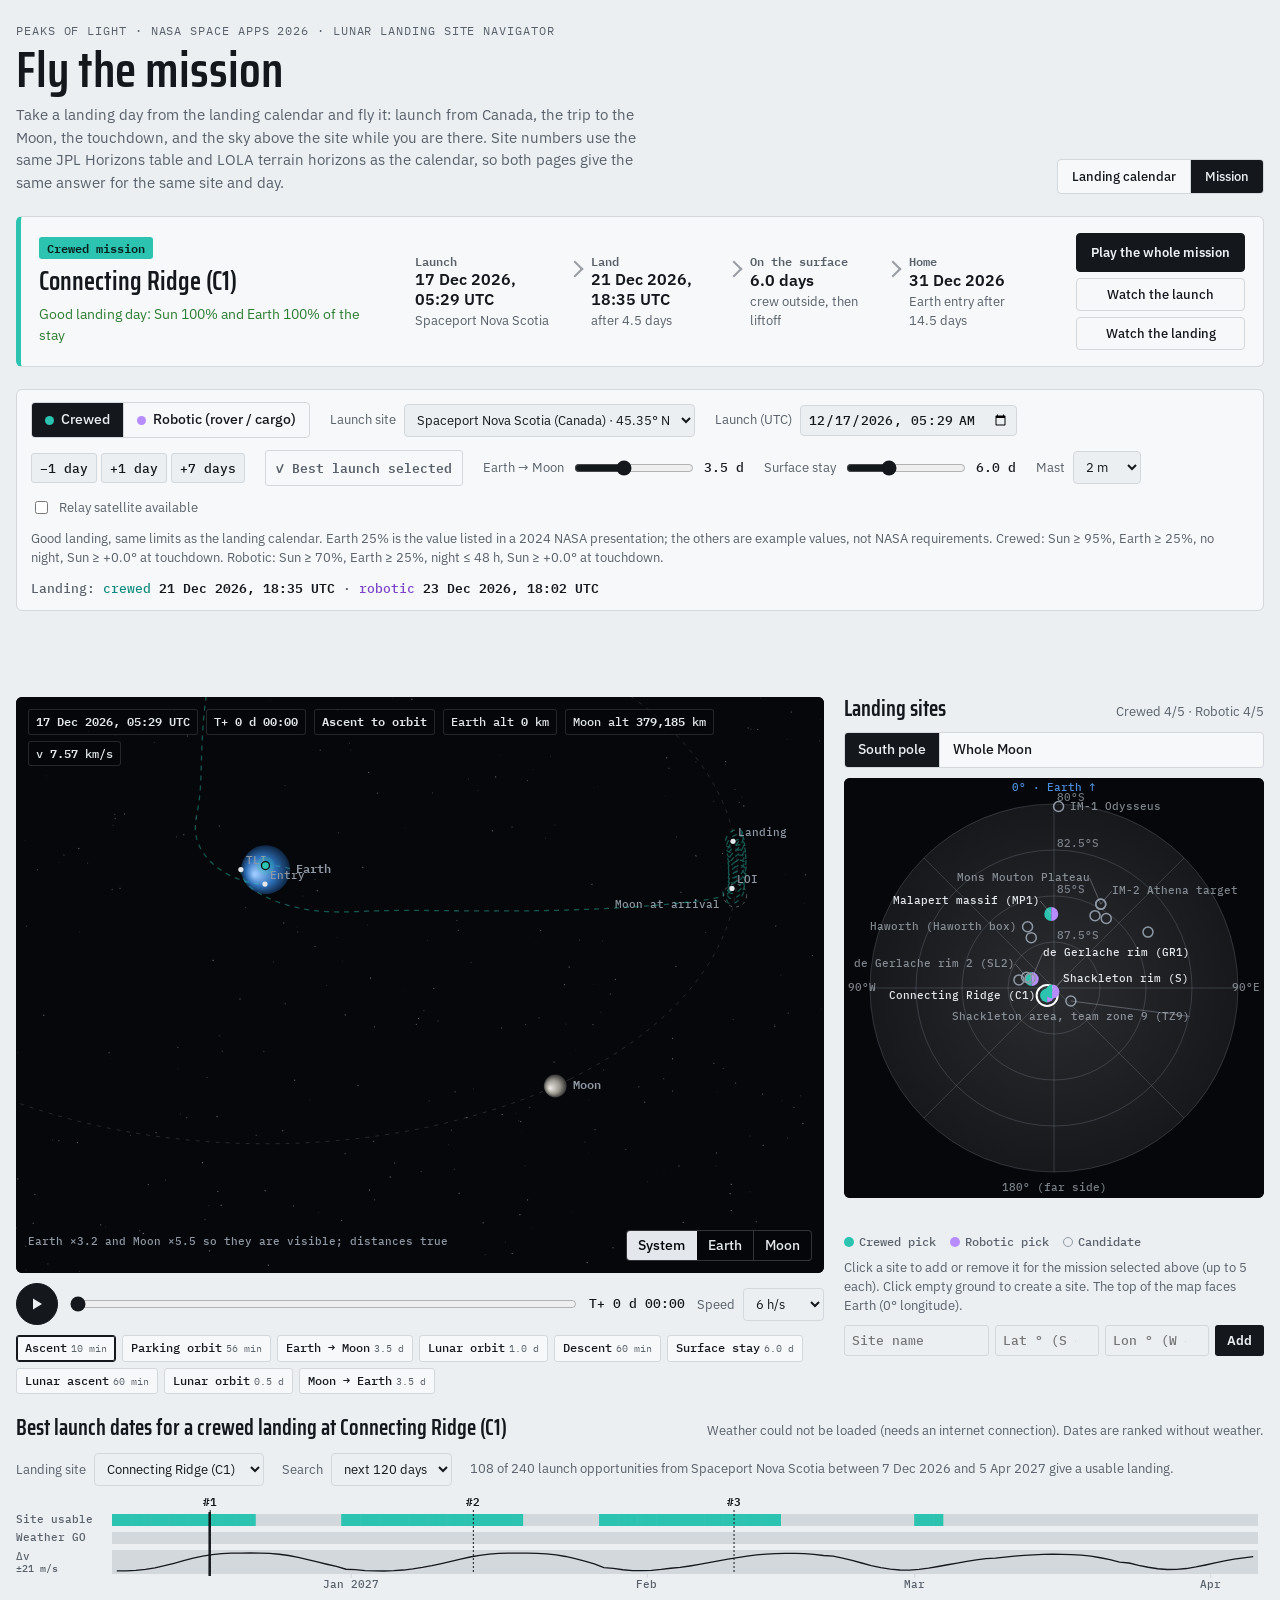
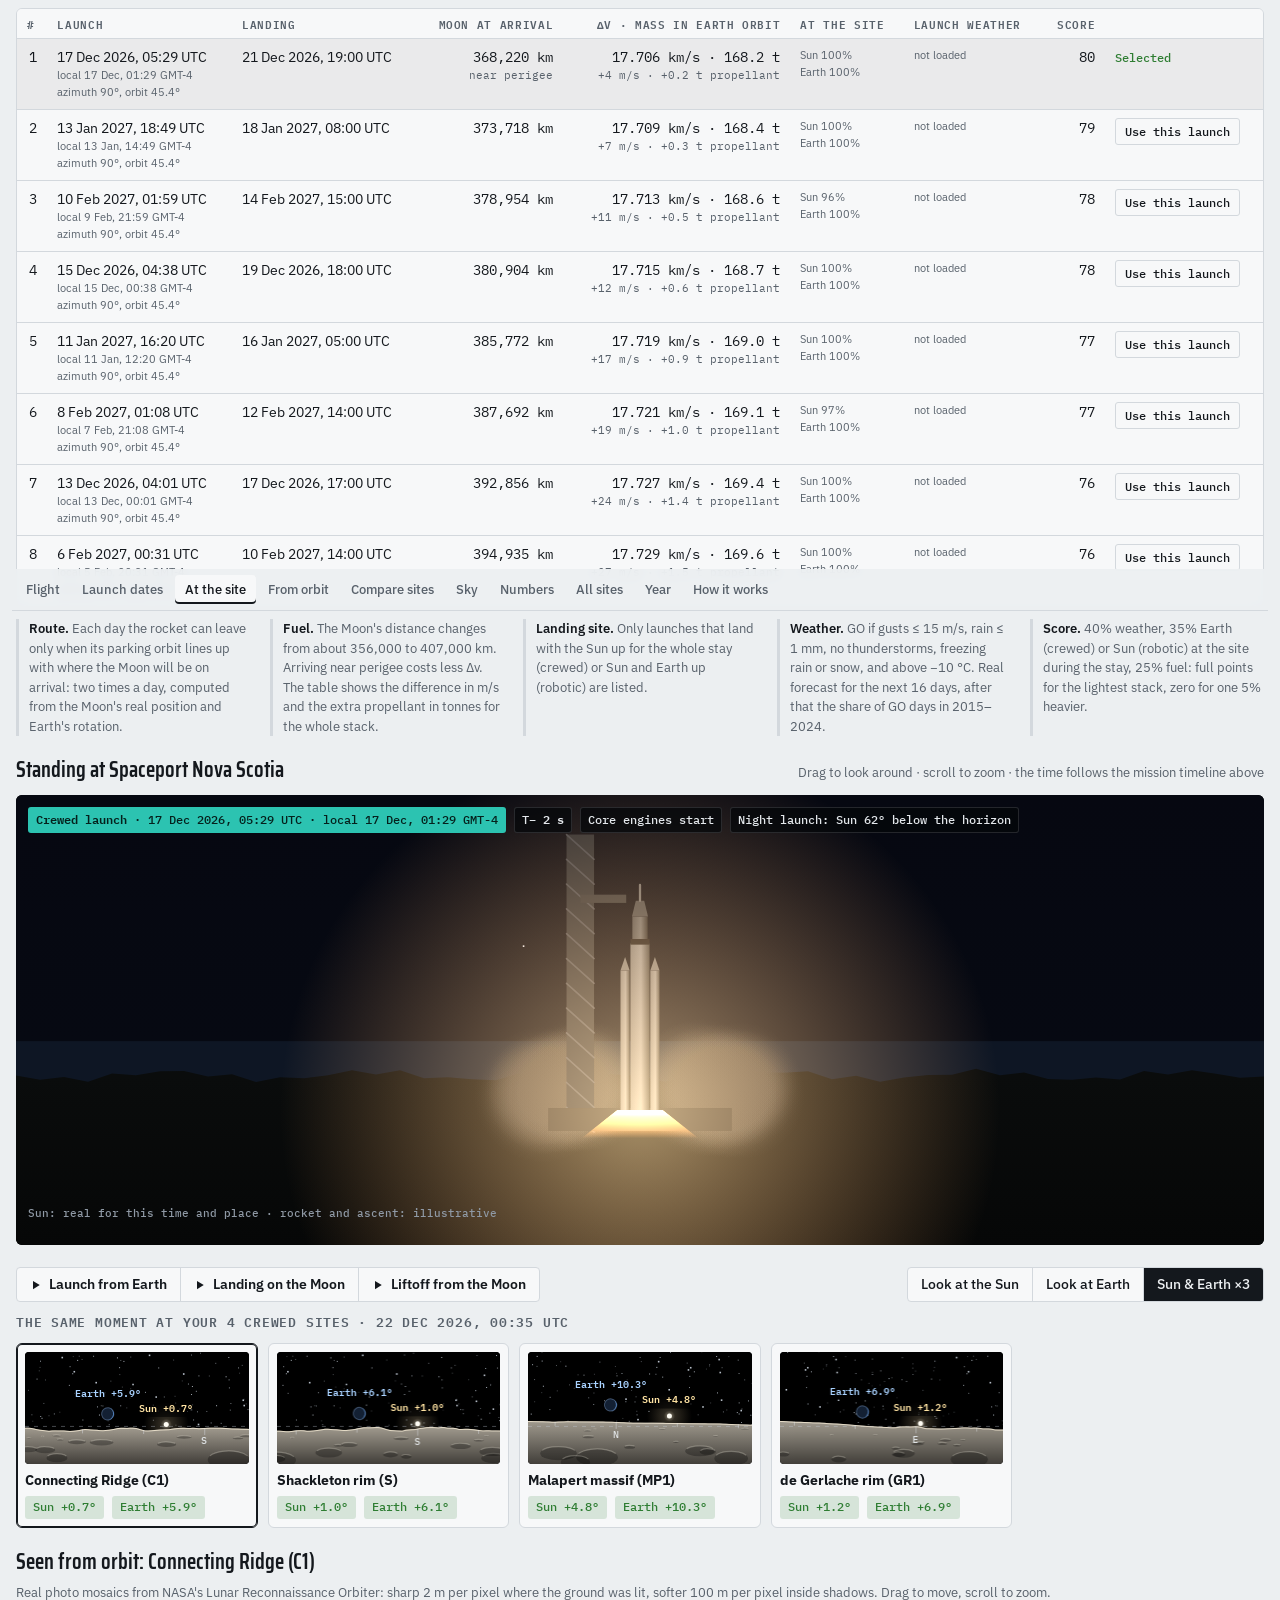
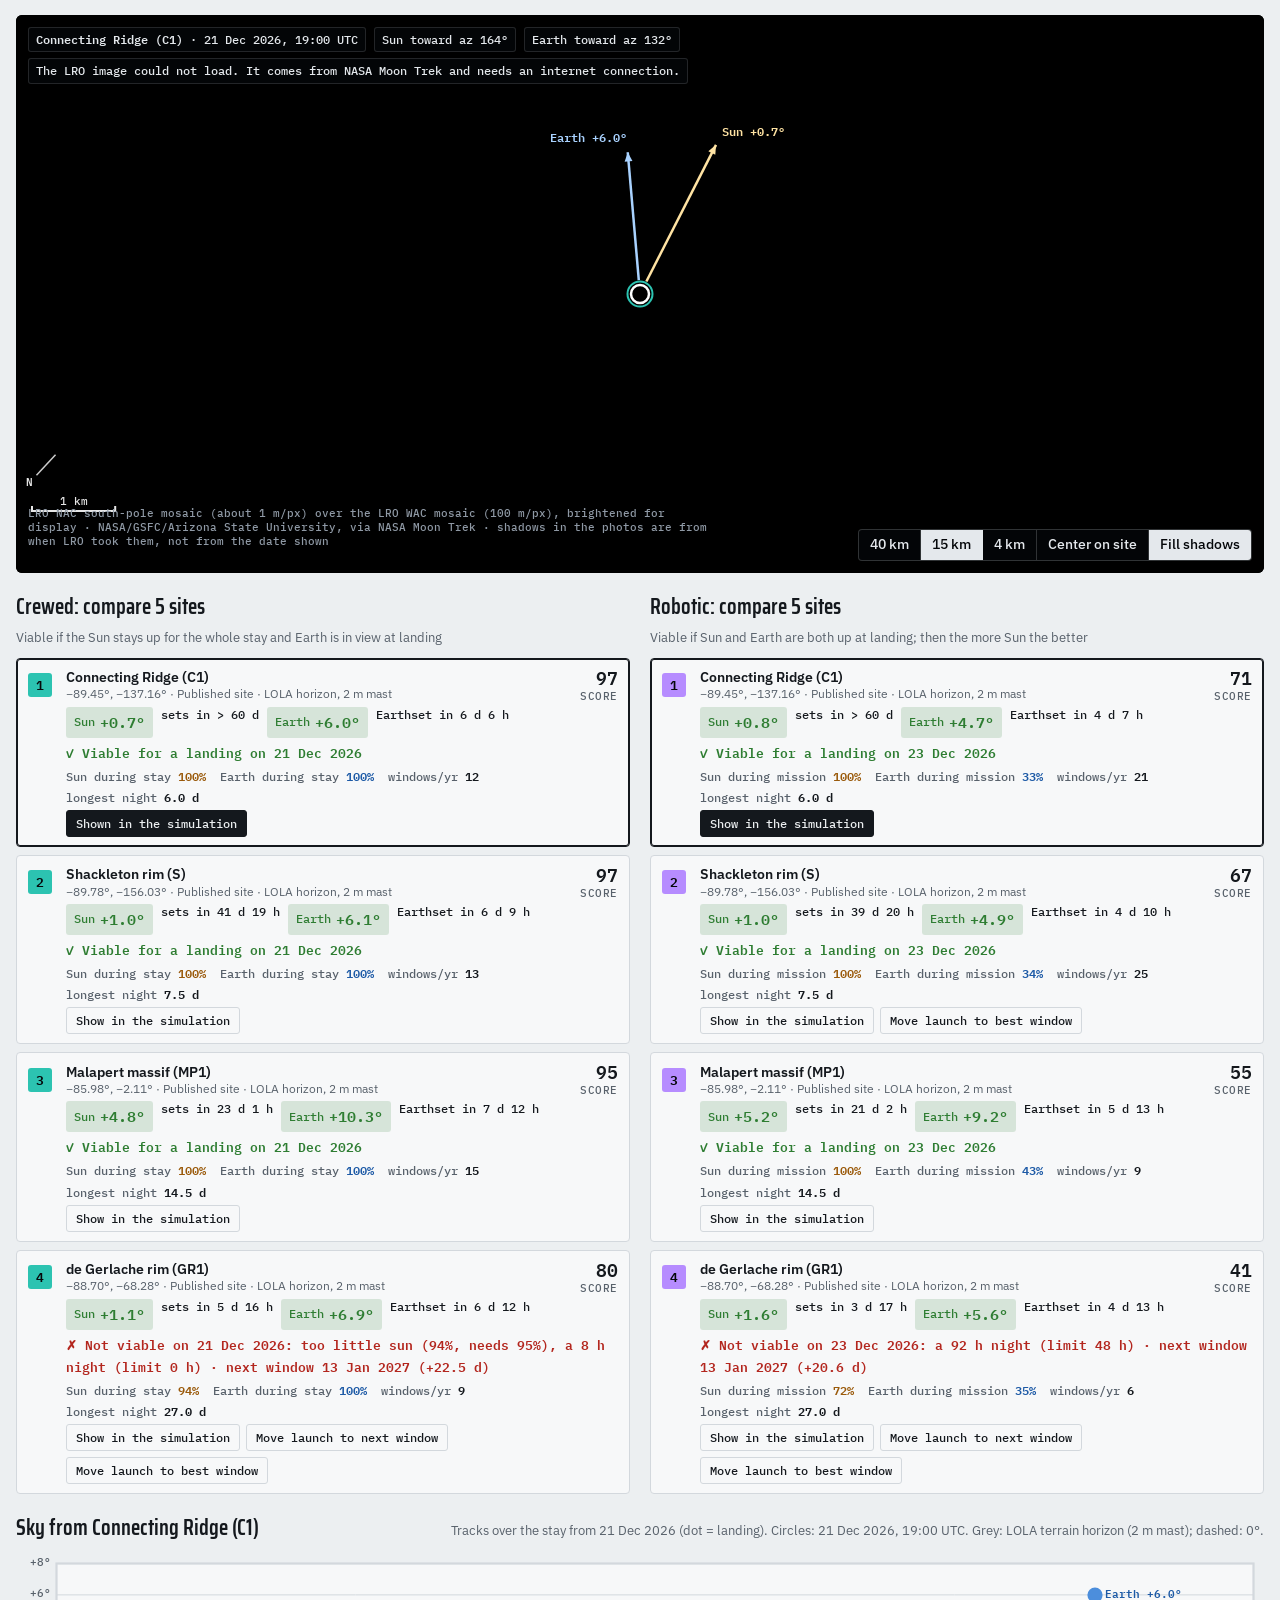
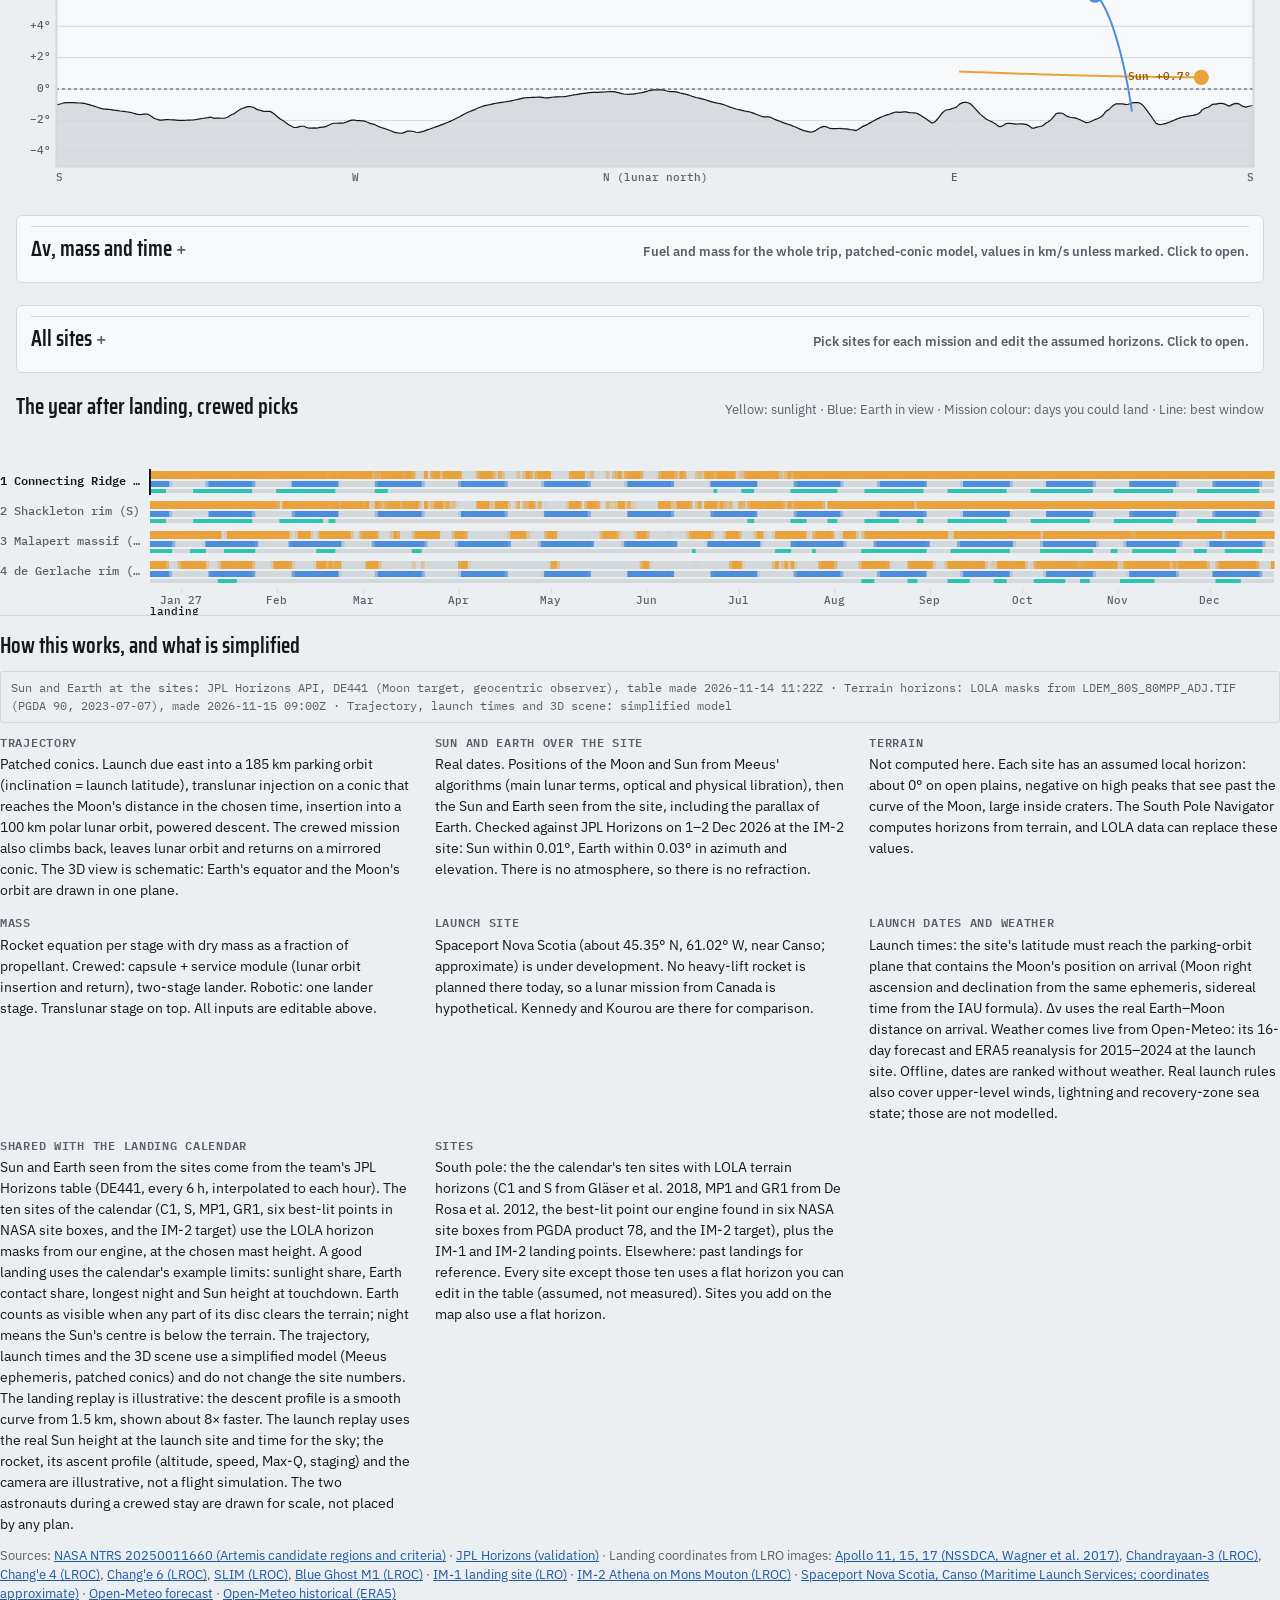
==== commit e52ea14c: "Missions: always open on the rocket launch, every time the panel opens - Reopening the Missions pane" ====
--- a/mission.html
+++ b/mission.html
@@ -2700,10 +2700,28 @@
   if (fromPlay){
     var reduce = window.matchMedia && window.matchMedia('(prefers-reduced-motion: reduce)').matches;
     surfWrap.scrollIntoView({behavior: reduce ? 'auto' : 'smooth', block: 'center'});
-    /* the launch table above can still grow (weather arriving) and push the view down; centre it again once */
-    setTimeout(function(){ if (landAnim && landAnim.kind === 'launch') surfWrap.scrollIntoView({behavior: reduce ? 'auto' : 'smooth', block: 'center'}); }, 1600);
+    pinLaunchView();
   }
   dirty = true;
+}
+/* While the launch plays, the tables above it can still grow (weather and LRO data arriving) and push the launch view out of
+   sight. Keep it centred until the launch ends or the person scrolls themselves (Safari has no scroll anchoring to do this). */
+var launchPin = null;
+function pinLaunchView(){
+  if (launchPin) launchPin.stop();
+  var userMoved = false, ro = null, t0 = performance.now();
+  function moved(){ userMoved = true; }
+  function keep(){
+    if (userMoved || !landAnim || landAnim.kind !== 'launch' || performance.now() - t0 > LAUNCH.dur){ if (launchPin) launchPin.stop(); return; }
+    var r = surfWrap.getBoundingClientRect(), mid = r.top + r.height/2 - innerHeight/2;
+    if (Math.abs(mid) > 40) surfWrap.scrollIntoView({behavior: 'auto', block: 'center'});
+  }
+  ['wheel', 'touchmove', 'keydown'].forEach(function(ev){ addEventListener(ev, moved, {passive: true}); });
+  var iv = null, wait = setTimeout(function(){   // after the first smooth scroll has had time to finish
+    if (window.ResizeObserver){ ro = new ResizeObserver(keep); ro.observe(document.body); }
+    iv = setInterval(keep, 700);   // also catches a smooth scroll that ended short of the view
+  }, 1000);
+  launchPin = {stop: function(){ clearTimeout(wait); clearInterval(iv); if (ro) ro.disconnect(); ['wheel', 'touchmove', 'keydown'].forEach(function(ev){ removeEventListener(ev, moved); }); launchPin = null; }};
 }
 $('#watchLaunch').addEventListener('click', function(){ startLaunch(false); });
 function goSurface(){ var reduce = window.matchMedia && window.matchMedia('(prefers-reduced-motion: reduce)').matches; surfWrap.scrollIntoView({behavior: reduce ? 'auto' : 'smooth', block: 'center'}); }
@@ -2874,6 +2892,7 @@
 } else {
   met = mission.tLand + 6*3600; syncMet();
   applyBest();
+  startLaunch(true);   // the page always opens on the launch (Adrian, 16 Nov)
 }
 window.__mission = {LRO: LRO, lroXY: lroXY, orbView: orbView, evalAt: evalAt, siteSeries: siteSeries, LIMITS: LIMITS, startLanding: startLanding, startLiftoff: startLiftoff, startLaunch: startLaunch, launchState: launchState, sunAltAz: sunAltAz, get landAnim(){ return landAnim; }, get mast(){ return mast; }, get target(){ return target; }, get active(){ return active; }, budgets: budgets, results: results, get mission(){ return mission; }, PROFILES: PROFILES, SITES: SITES, picks: picks,
   get windows(){ return lwRes; }, get wx(){ return wx; }, get launchMs(){ return launchMs; }, budget: budget, launchOpps: launchOpps, moonRADec: moonRADec, gmstDeg: gmstDeg};
@@ -2913,7 +2932,12 @@
   try { theme(localStorage.getItem('spn-theme')); } catch (e) { theme('dark'); }
   window.addEventListener('storage', function(e){ if (e.key === 'spn-theme') theme(e.newValue); });
   function close(){ window.parent.postMessage({spn: 'close-missions'}, location.origin); }
-  window.addEventListener('message', function(e){ if (e.origin === location.origin && e.data && e.data.spn === 'theme') theme(e.data.theme); });
+  window.addEventListener('message', function(e){
+    if (e.origin !== location.origin || !e.data) return;
+    if (e.data.spn === 'theme') theme(e.data.theme);
+    /* the planner reopened the Missions panel without reloading it: play the launch again, scrolled into view */
+    if (e.data.spn === 'replay-launch' && window.__mission) window.__mission.startLaunch(true);
+  });
   document.addEventListener('keydown', function(e){
     if (e.key !== 'Escape' || /^(INPUT|SELECT|TEXTAREA)$/.test((e.target || {}).tagName || '')) return;
     close();
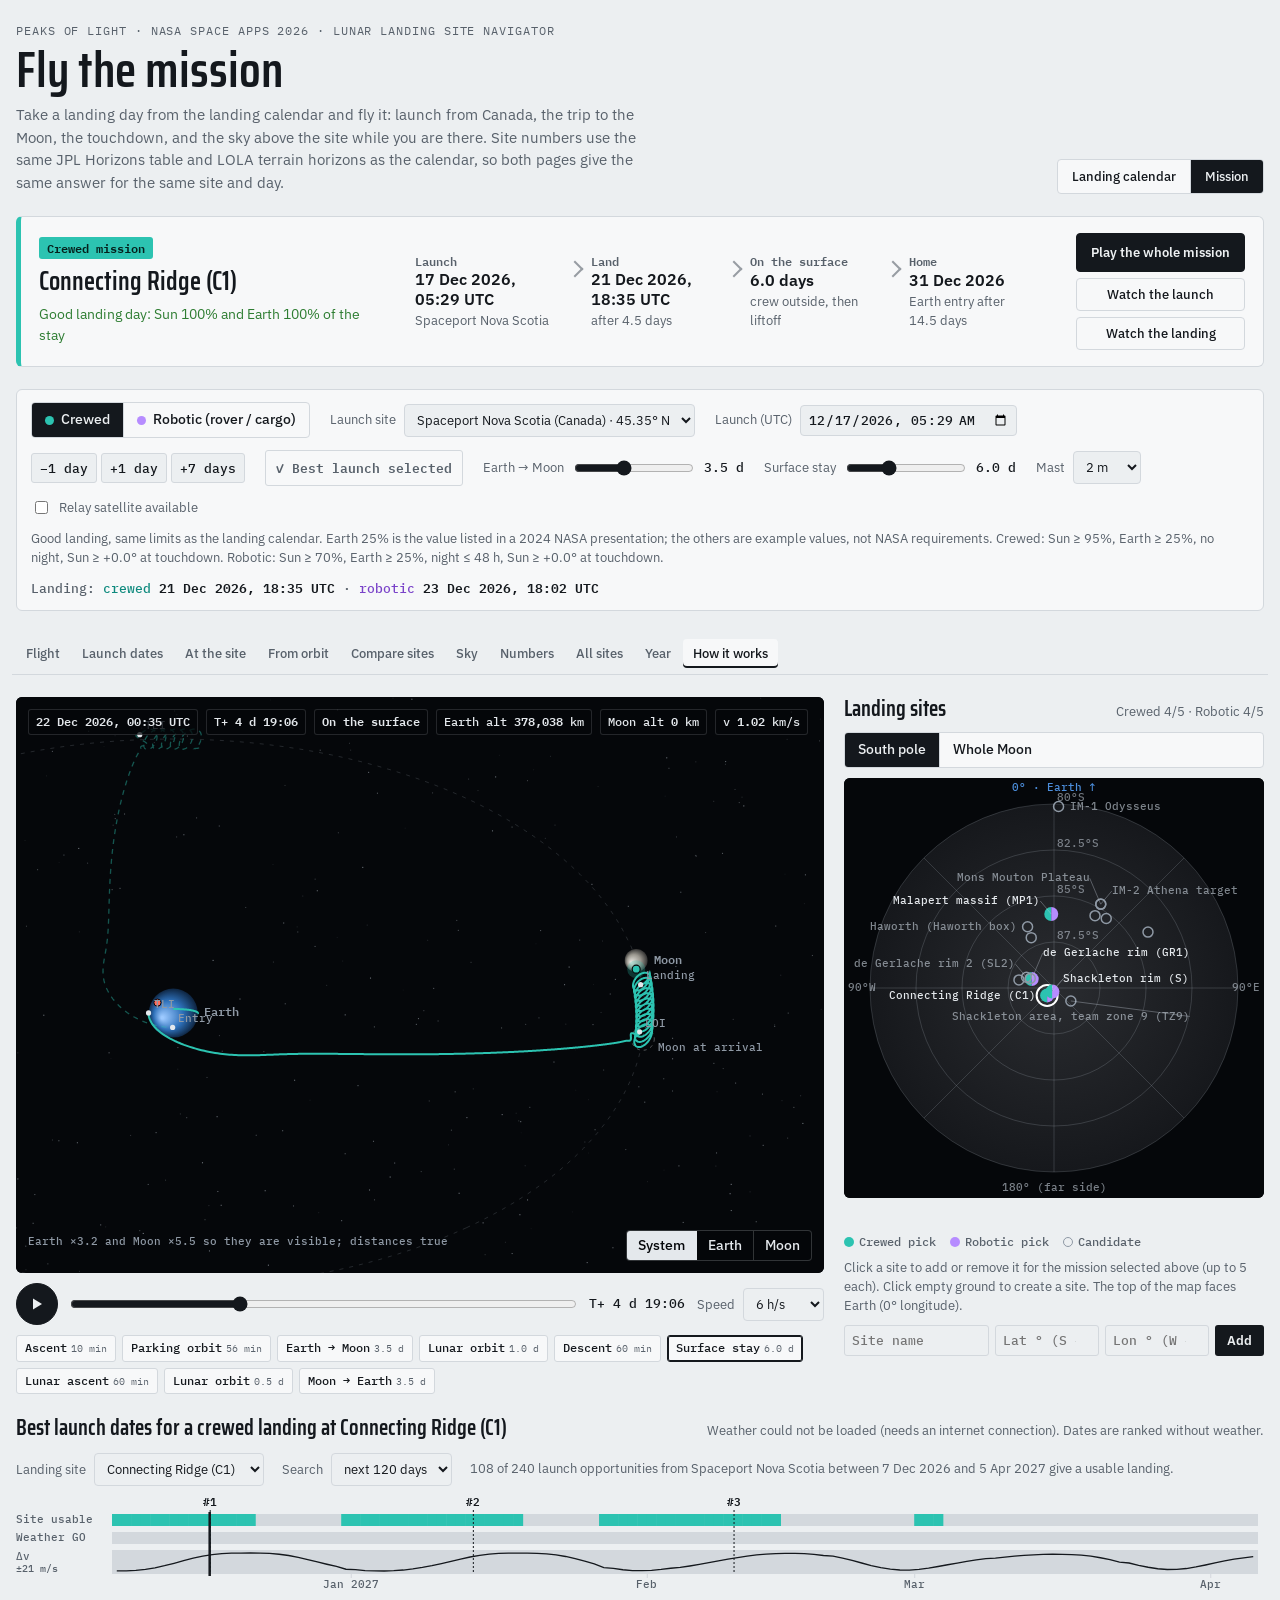
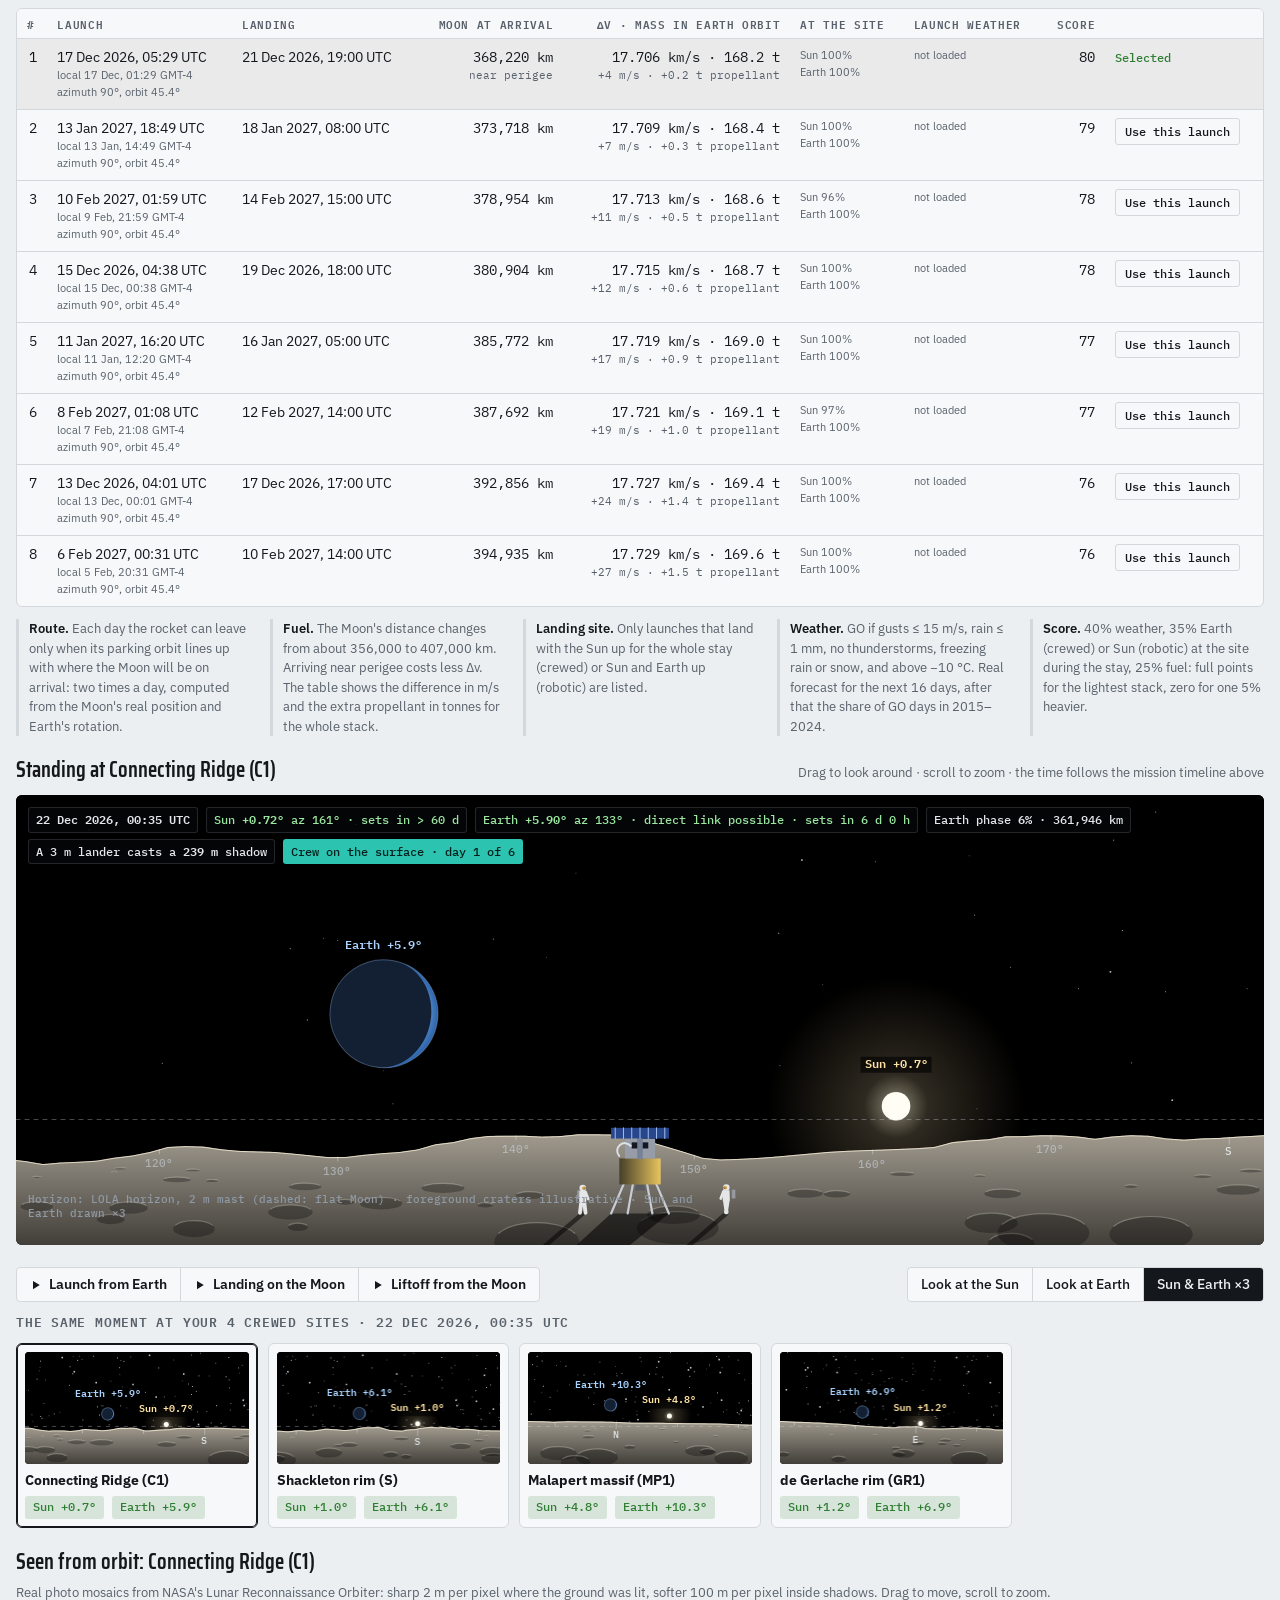
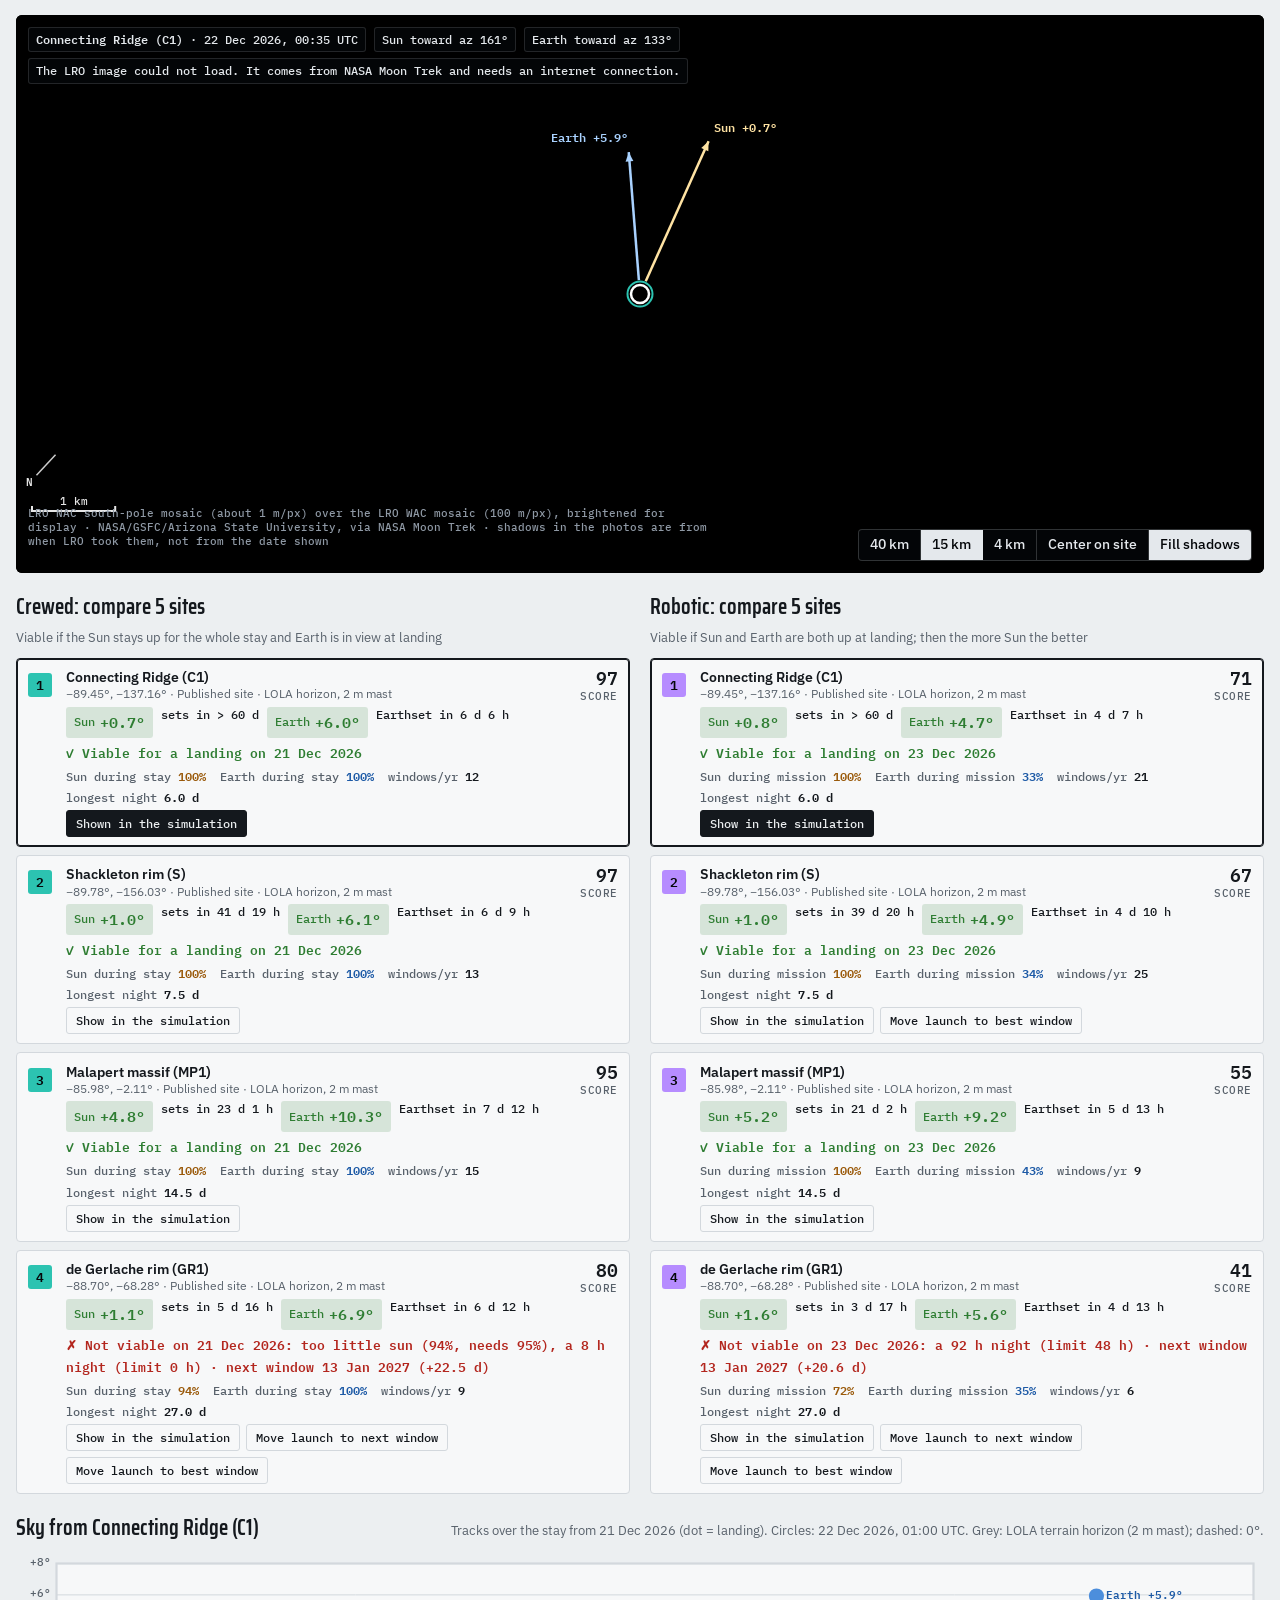
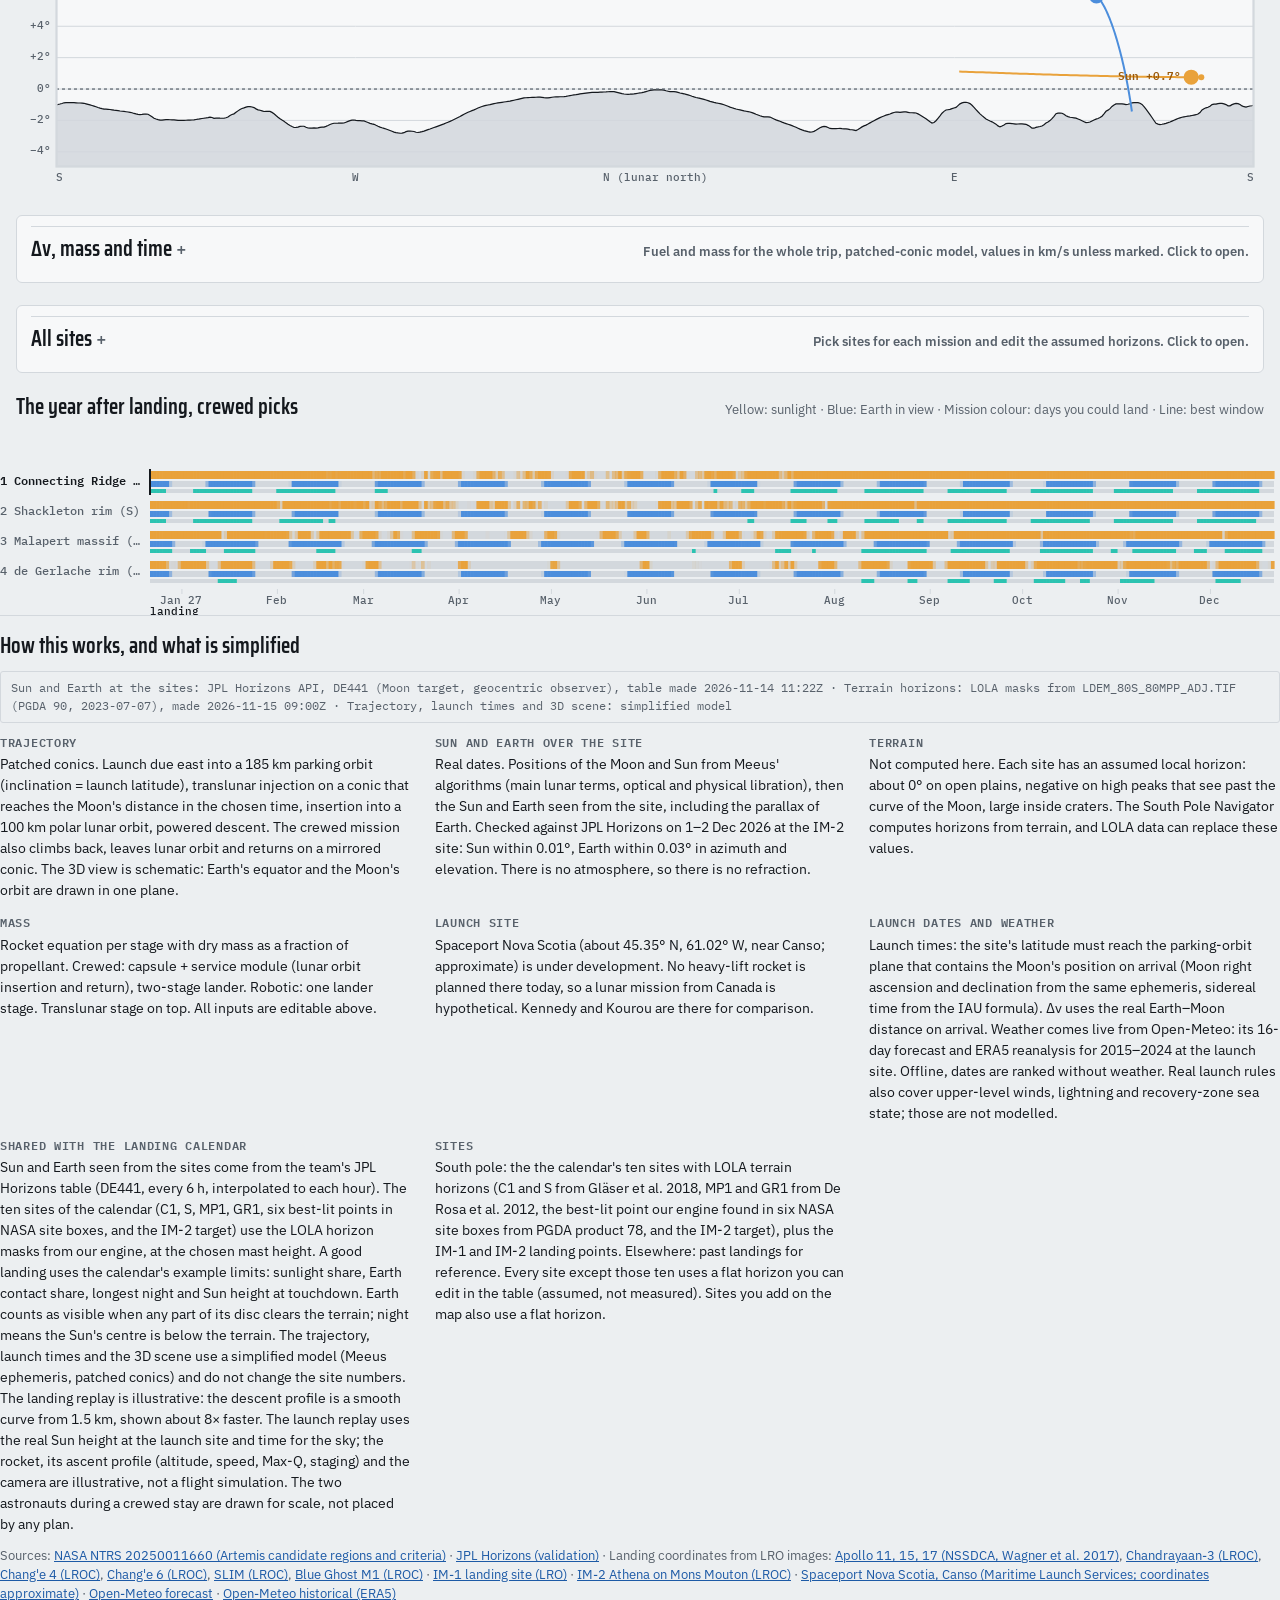
==== commit 337f9ffa: "Revert the always-launch change: Missions no longer replays the launch on every open Co-Authored-By:" ====
--- a/mission.html
+++ b/mission.html
@@ -2700,28 +2700,10 @@
   if (fromPlay){
     var reduce = window.matchMedia && window.matchMedia('(prefers-reduced-motion: reduce)').matches;
     surfWrap.scrollIntoView({behavior: reduce ? 'auto' : 'smooth', block: 'center'});
-    pinLaunchView();
+    /* the launch table above can still grow (weather arriving) and push the view down; centre it again once */
+    setTimeout(function(){ if (landAnim && landAnim.kind === 'launch') surfWrap.scrollIntoView({behavior: reduce ? 'auto' : 'smooth', block: 'center'}); }, 1600);
   }
   dirty = true;
-}
-/* While the launch plays, the tables above it can still grow (weather and LRO data arriving) and push the launch view out of
-   sight. Keep it centred until the launch ends or the person scrolls themselves (Safari has no scroll anchoring to do this). */
-var launchPin = null;
-function pinLaunchView(){
-  if (launchPin) launchPin.stop();
-  var userMoved = false, ro = null, t0 = performance.now();
-  function moved(){ userMoved = true; }
-  function keep(){
-    if (userMoved || !landAnim || landAnim.kind !== 'launch' || performance.now() - t0 > LAUNCH.dur){ if (launchPin) launchPin.stop(); return; }
-    var r = surfWrap.getBoundingClientRect(), mid = r.top + r.height/2 - innerHeight/2;
-    if (Math.abs(mid) > 40) surfWrap.scrollIntoView({behavior: 'auto', block: 'center'});
-  }
-  ['wheel', 'touchmove', 'keydown'].forEach(function(ev){ addEventListener(ev, moved, {passive: true}); });
-  var iv = null, wait = setTimeout(function(){   // after the first smooth scroll has had time to finish
-    if (window.ResizeObserver){ ro = new ResizeObserver(keep); ro.observe(document.body); }
-    iv = setInterval(keep, 700);   // also catches a smooth scroll that ended short of the view
-  }, 1000);
-  launchPin = {stop: function(){ clearTimeout(wait); clearInterval(iv); if (ro) ro.disconnect(); ['wheel', 'touchmove', 'keydown'].forEach(function(ev){ removeEventListener(ev, moved); }); launchPin = null; }};
 }
 $('#watchLaunch').addEventListener('click', function(){ startLaunch(false); });
 function goSurface(){ var reduce = window.matchMedia && window.matchMedia('(prefers-reduced-motion: reduce)').matches; surfWrap.scrollIntoView({behavior: reduce ? 'auto' : 'smooth', block: 'center'}); }
@@ -2892,7 +2874,6 @@
 } else {
   met = mission.tLand + 6*3600; syncMet();
   applyBest();
-  startLaunch(true);   // the page always opens on the launch (Adrian, 16 Nov)
 }
 window.__mission = {LRO: LRO, lroXY: lroXY, orbView: orbView, evalAt: evalAt, siteSeries: siteSeries, LIMITS: LIMITS, startLanding: startLanding, startLiftoff: startLiftoff, startLaunch: startLaunch, launchState: launchState, sunAltAz: sunAltAz, get landAnim(){ return landAnim; }, get mast(){ return mast; }, get target(){ return target; }, get active(){ return active; }, budgets: budgets, results: results, get mission(){ return mission; }, PROFILES: PROFILES, SITES: SITES, picks: picks,
   get windows(){ return lwRes; }, get wx(){ return wx; }, get launchMs(){ return launchMs; }, budget: budget, launchOpps: launchOpps, moonRADec: moonRADec, gmstDeg: gmstDeg};
@@ -2932,12 +2913,7 @@
   try { theme(localStorage.getItem('spn-theme')); } catch (e) { theme('dark'); }
   window.addEventListener('storage', function(e){ if (e.key === 'spn-theme') theme(e.newValue); });
   function close(){ window.parent.postMessage({spn: 'close-missions'}, location.origin); }
-  window.addEventListener('message', function(e){
-    if (e.origin !== location.origin || !e.data) return;
-    if (e.data.spn === 'theme') theme(e.data.theme);
-    /* the planner reopened the Missions panel without reloading it: play the launch again, scrolled into view */
-    if (e.data.spn === 'replay-launch' && window.__mission) window.__mission.startLaunch(true);
-  });
+  window.addEventListener('message', function(e){ if (e.origin === location.origin && e.data && e.data.spn === 'theme') theme(e.data.theme); });
   document.addEventListener('keydown', function(e){
     if (e.key !== 'Escape' || /^(INPUT|SELECT|TEXTAREA)$/.test((e.target || {}).tagName || '')) return;
     close();
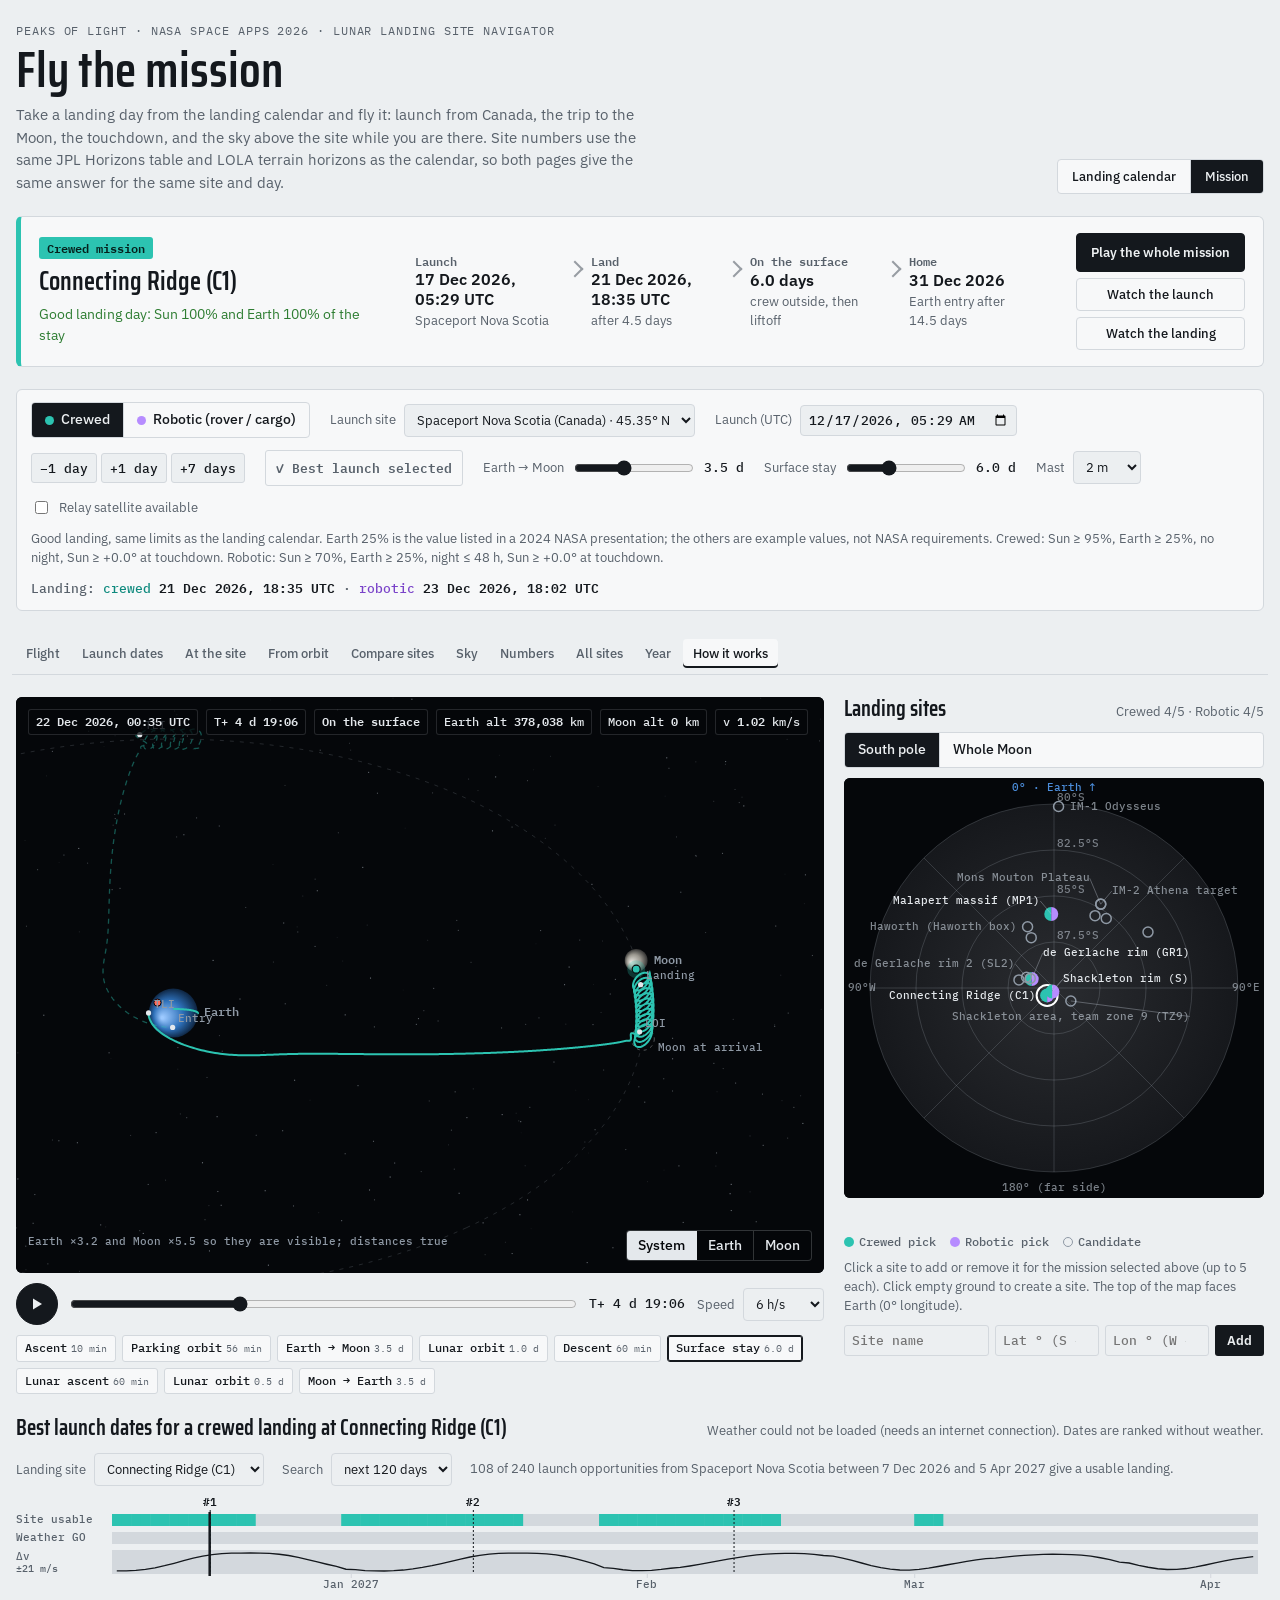
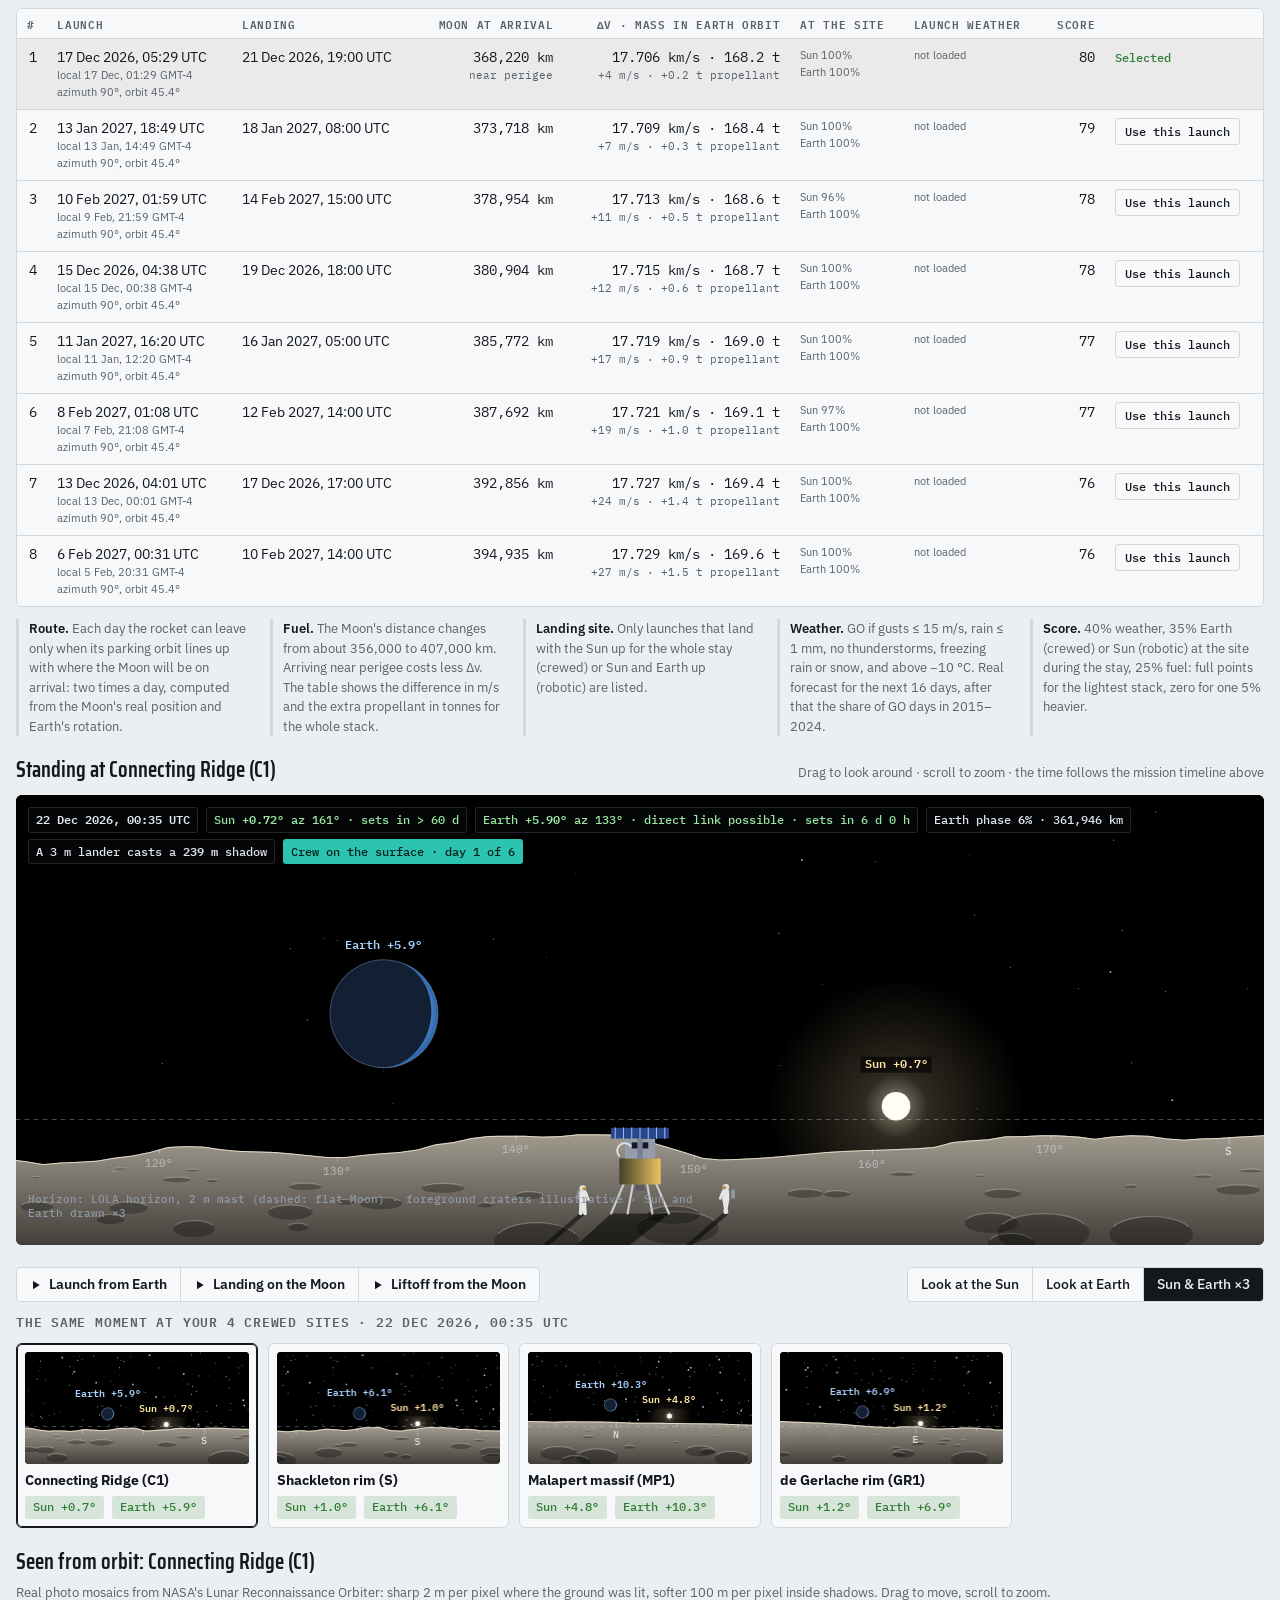
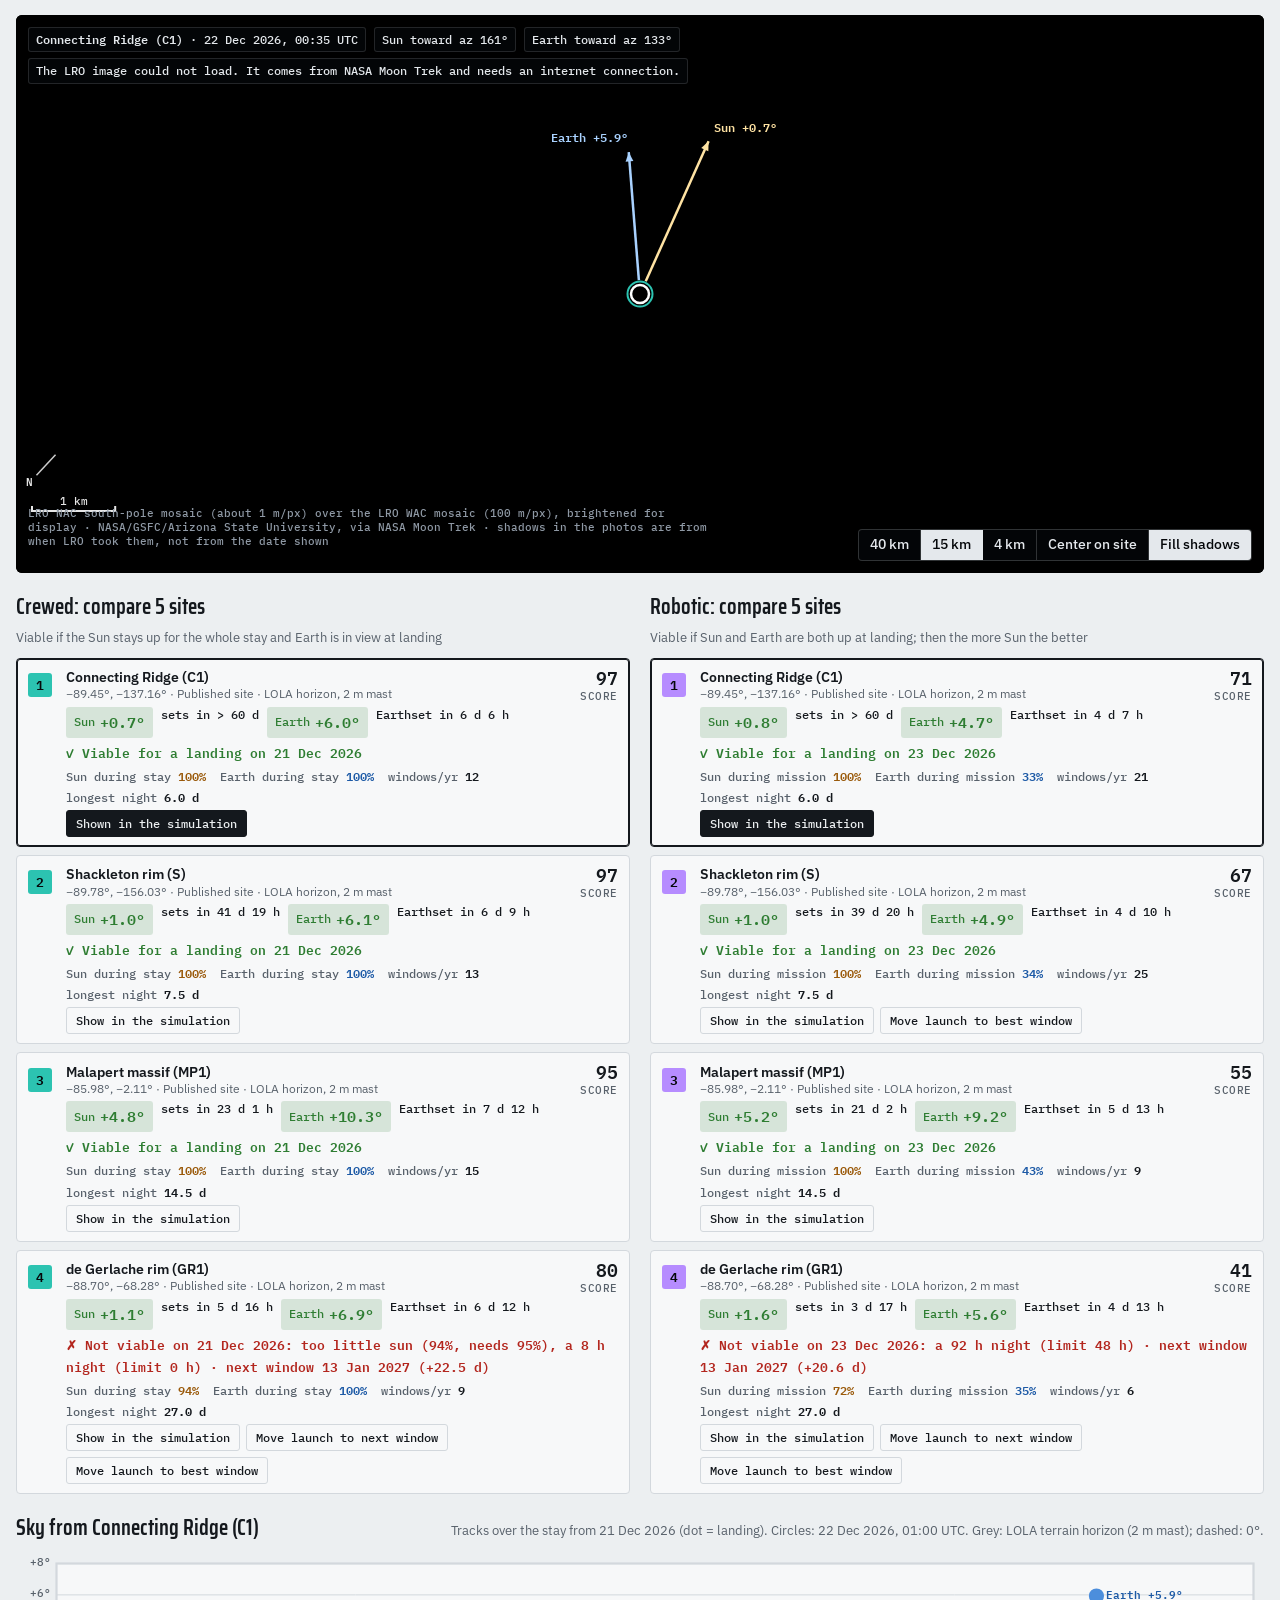
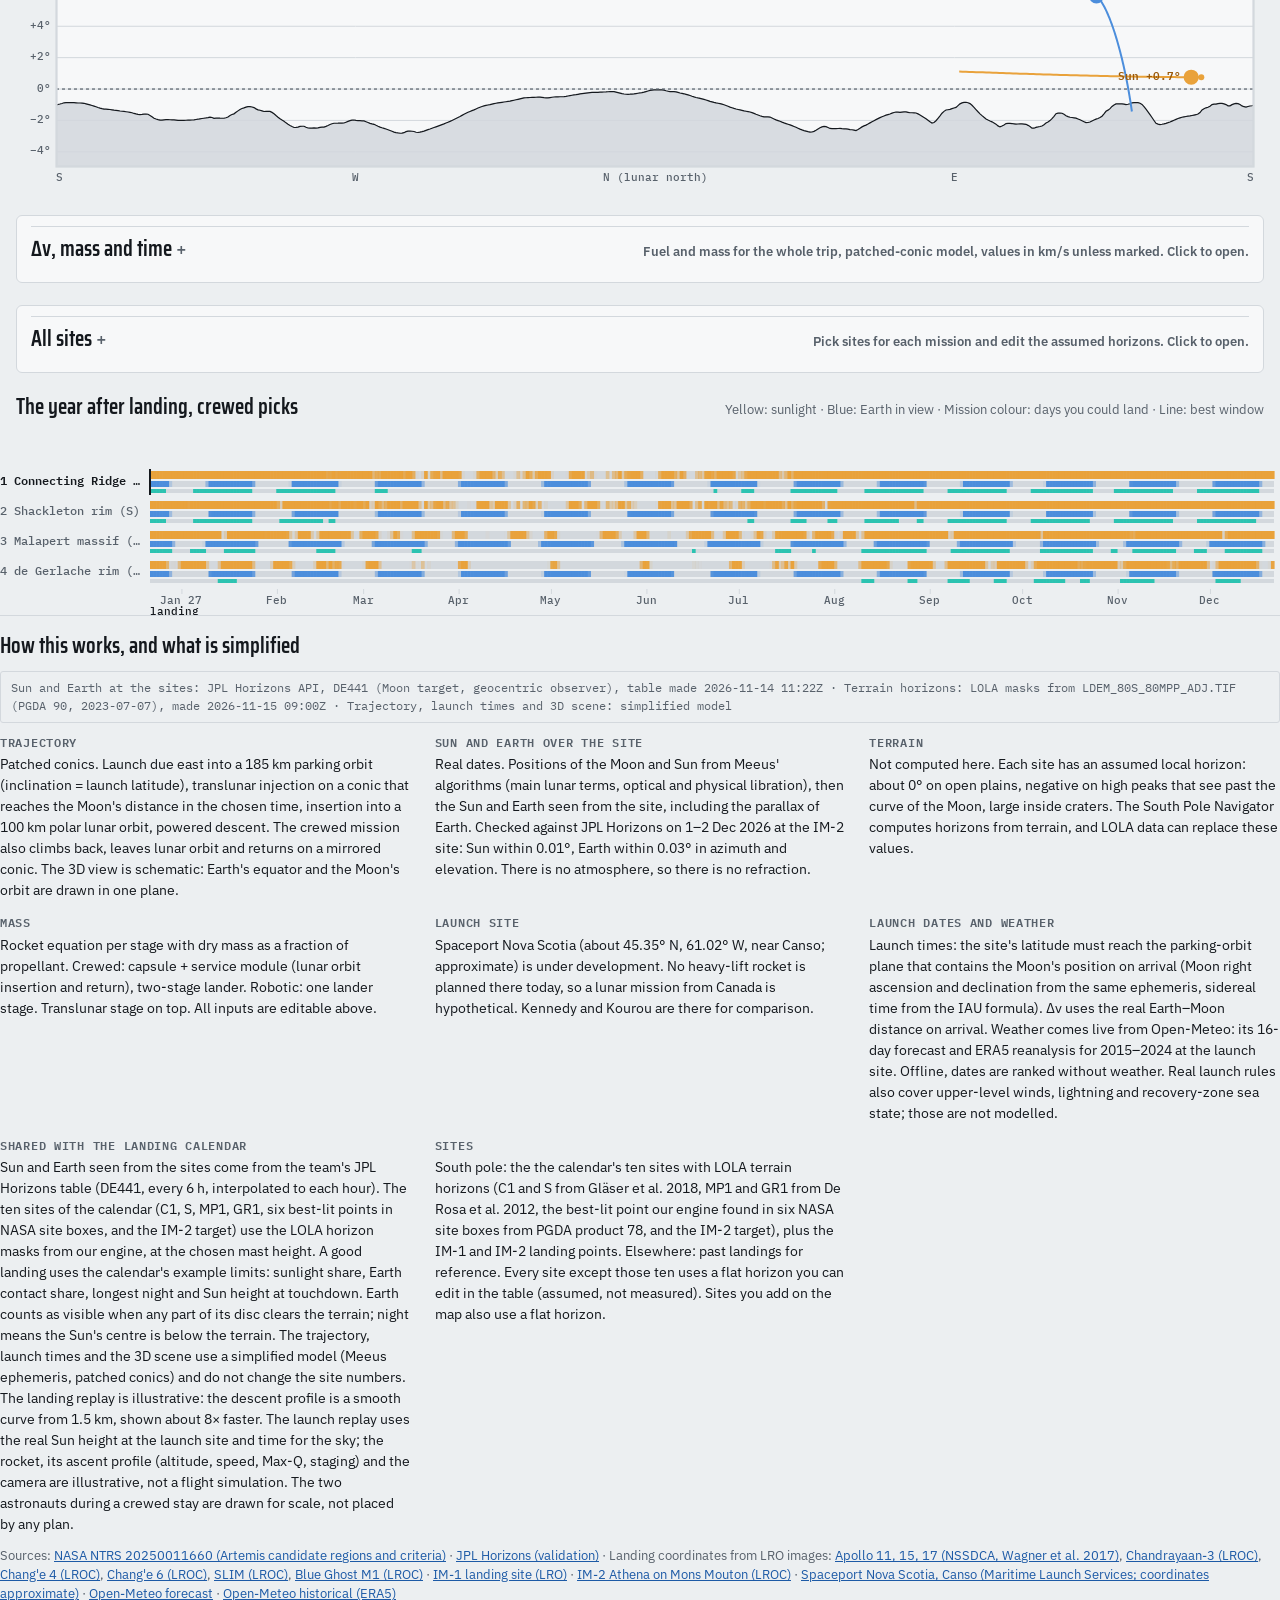
==== commit 569c464e: "Site: back to Adrian's version (landing calendar + mission view) with Tudor's zones and team sites -" ====
--- a/mission.html
+++ b/mission.html
@@ -2894,33 +2894,5 @@
   });
 })();
 </script>
-<style>
-/* Planner hooks (not Adrian's design): only used when this page sits inside the South Pole Navigator's Missions panel */
-html.framed .top .pages{display:none}
-.spn-close{font:600 12.5px var(--f-mono);letter-spacing:.04em;color:var(--ink);background:var(--panel);border:1px solid var(--line);border-radius:4px;padding:8px 12px;cursor:pointer;white-space:nowrap;align-self:flex-start}
-.spn-close:hover{border-color:var(--ink)}
-html.framed body{overflow-x:hidden}
-</style>
-<script>
-/* Planner hooks (added for the South Pole Navigator app, 2026-11-15). Adrian's page is unchanged above this line.
-   When framed by the planner (same origin): theme follows the planner, a CLOSE button and Esc close the panel, the page nav is hidden. */
-(function(){
-  var framed = false; try { framed = window.parent !== window && window.parent.location.origin === location.origin; } catch (e) {}
-  if (!framed) return;
-  var root = document.documentElement;
-  root.classList.add('framed');
-  function theme(t){ root.setAttribute('data-theme', t === 'light' ? 'light' : 'dark'); }
-  try { theme(localStorage.getItem('spn-theme')); } catch (e) { theme('dark'); }
-  window.addEventListener('storage', function(e){ if (e.key === 'spn-theme') theme(e.newValue); });
-  function close(){ window.parent.postMessage({spn: 'close-missions'}, location.origin); }
-  window.addEventListener('message', function(e){ if (e.origin === location.origin && e.data && e.data.spn === 'theme') theme(e.data.theme); });
-  document.addEventListener('keydown', function(e){
-    if (e.key !== 'Escape' || /^(INPUT|SELECT|TEXTAREA)$/.test((e.target || {}).tagName || '')) return;
-    close();
-  });
-  var top = document.querySelector('.top');
-  if (top){ var b = document.createElement('button'); b.type = 'button'; b.className = 'spn-close'; b.textContent = '✕ CLOSE'; b.title = 'Close the missions panel'; b.onclick = close; top.appendChild(b); }
-})();
-</script>
 </body>
 </html>
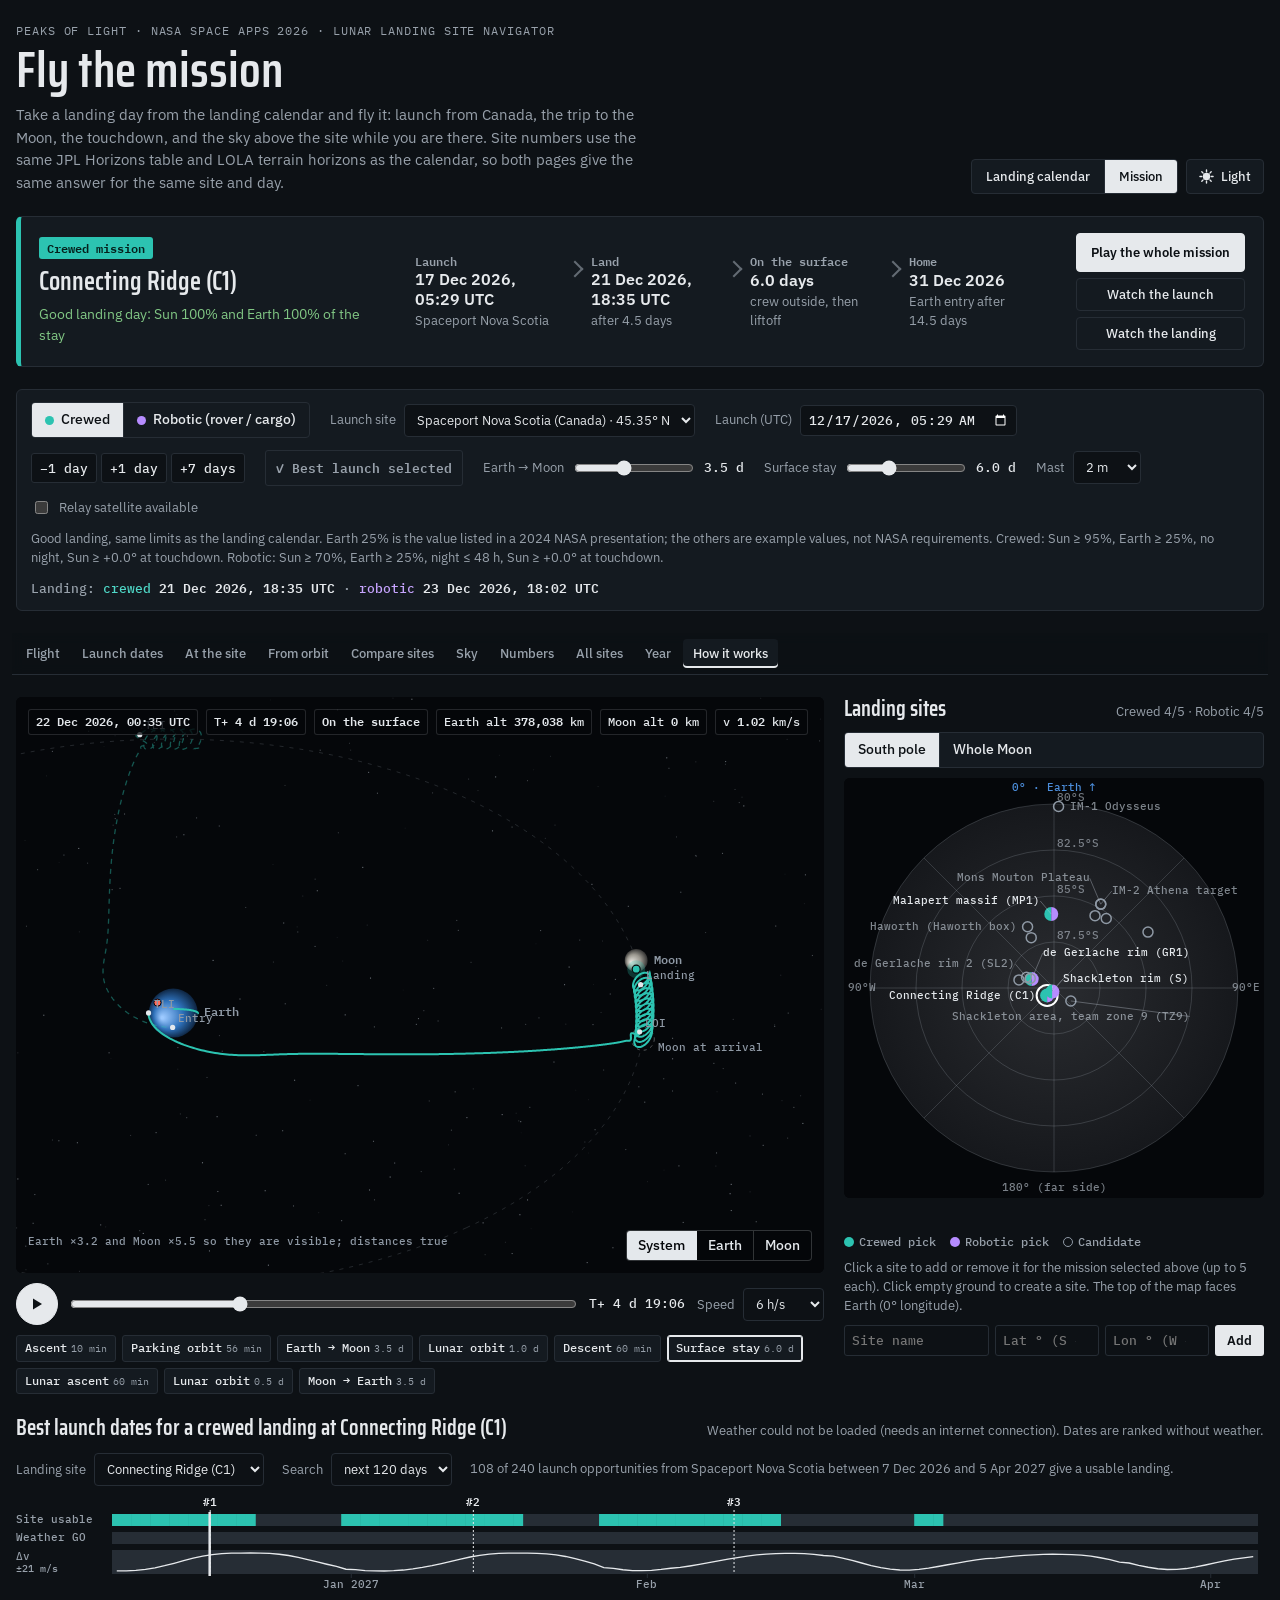
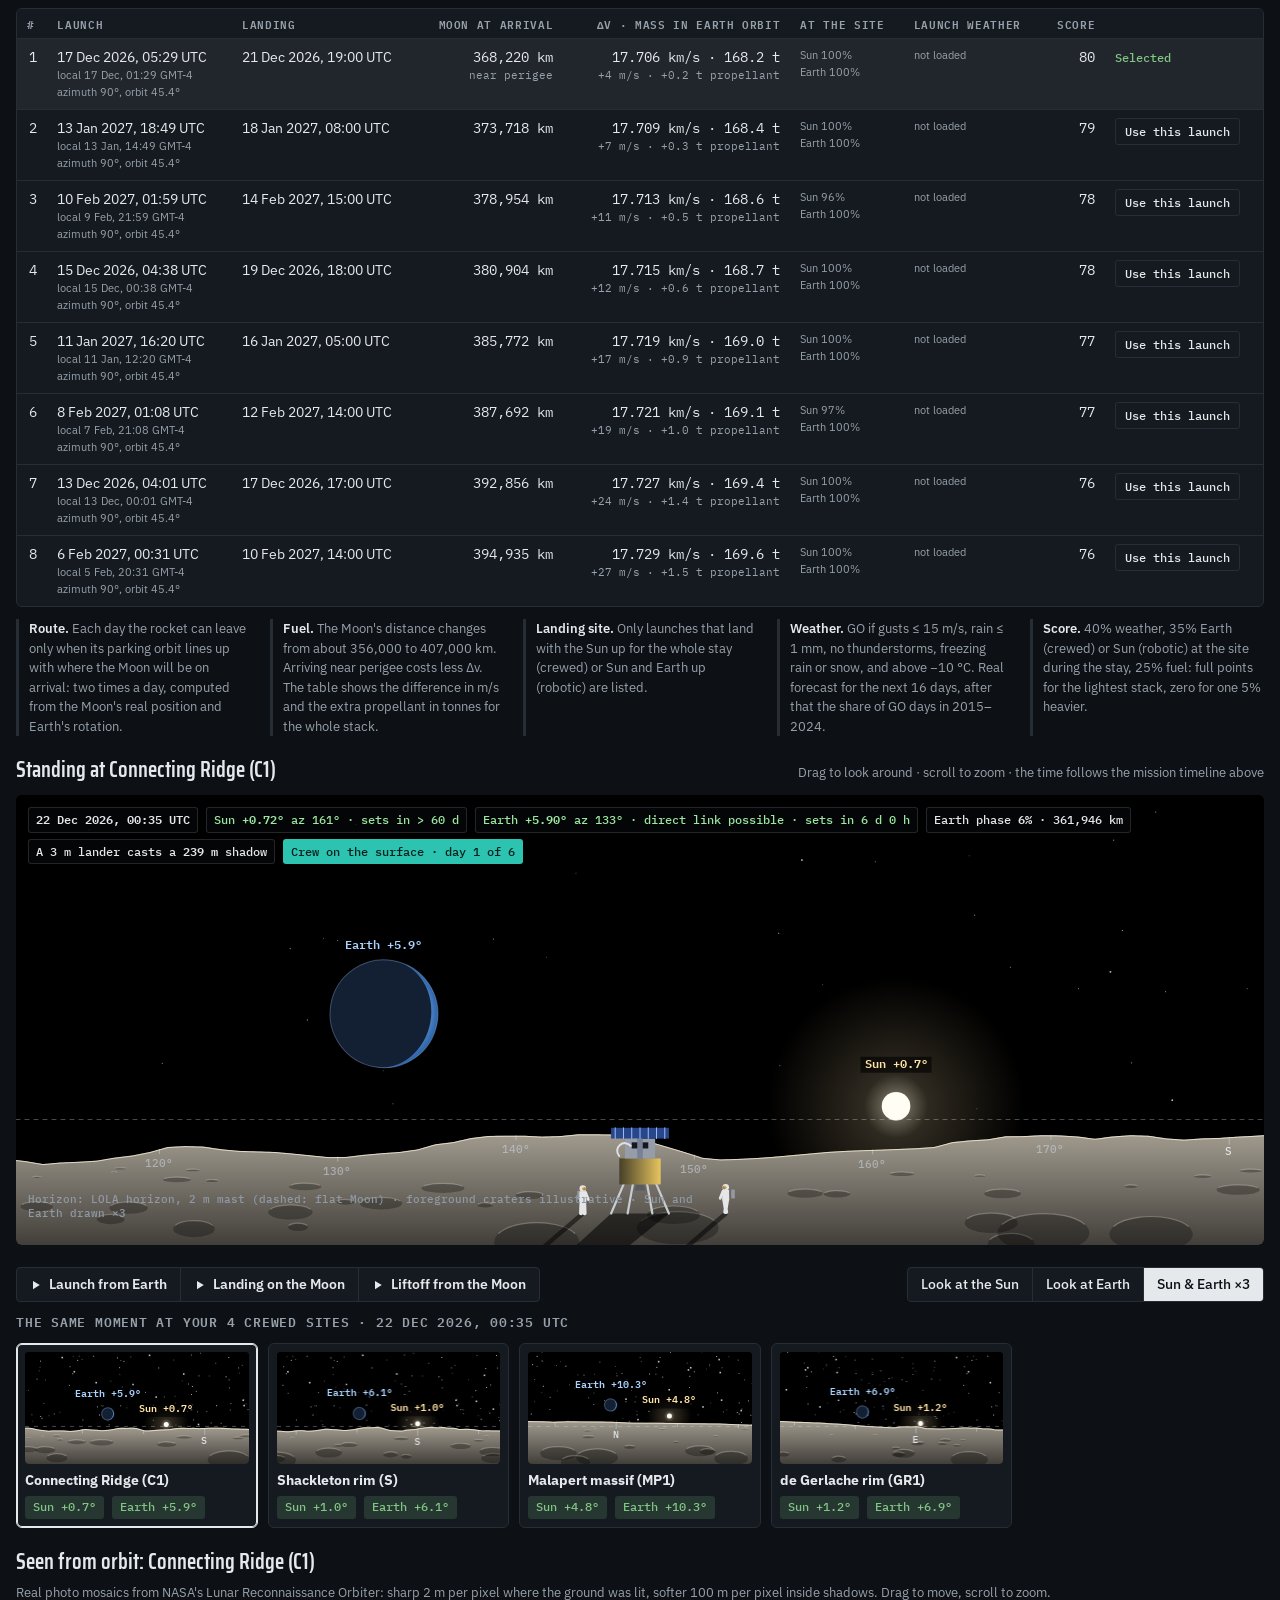
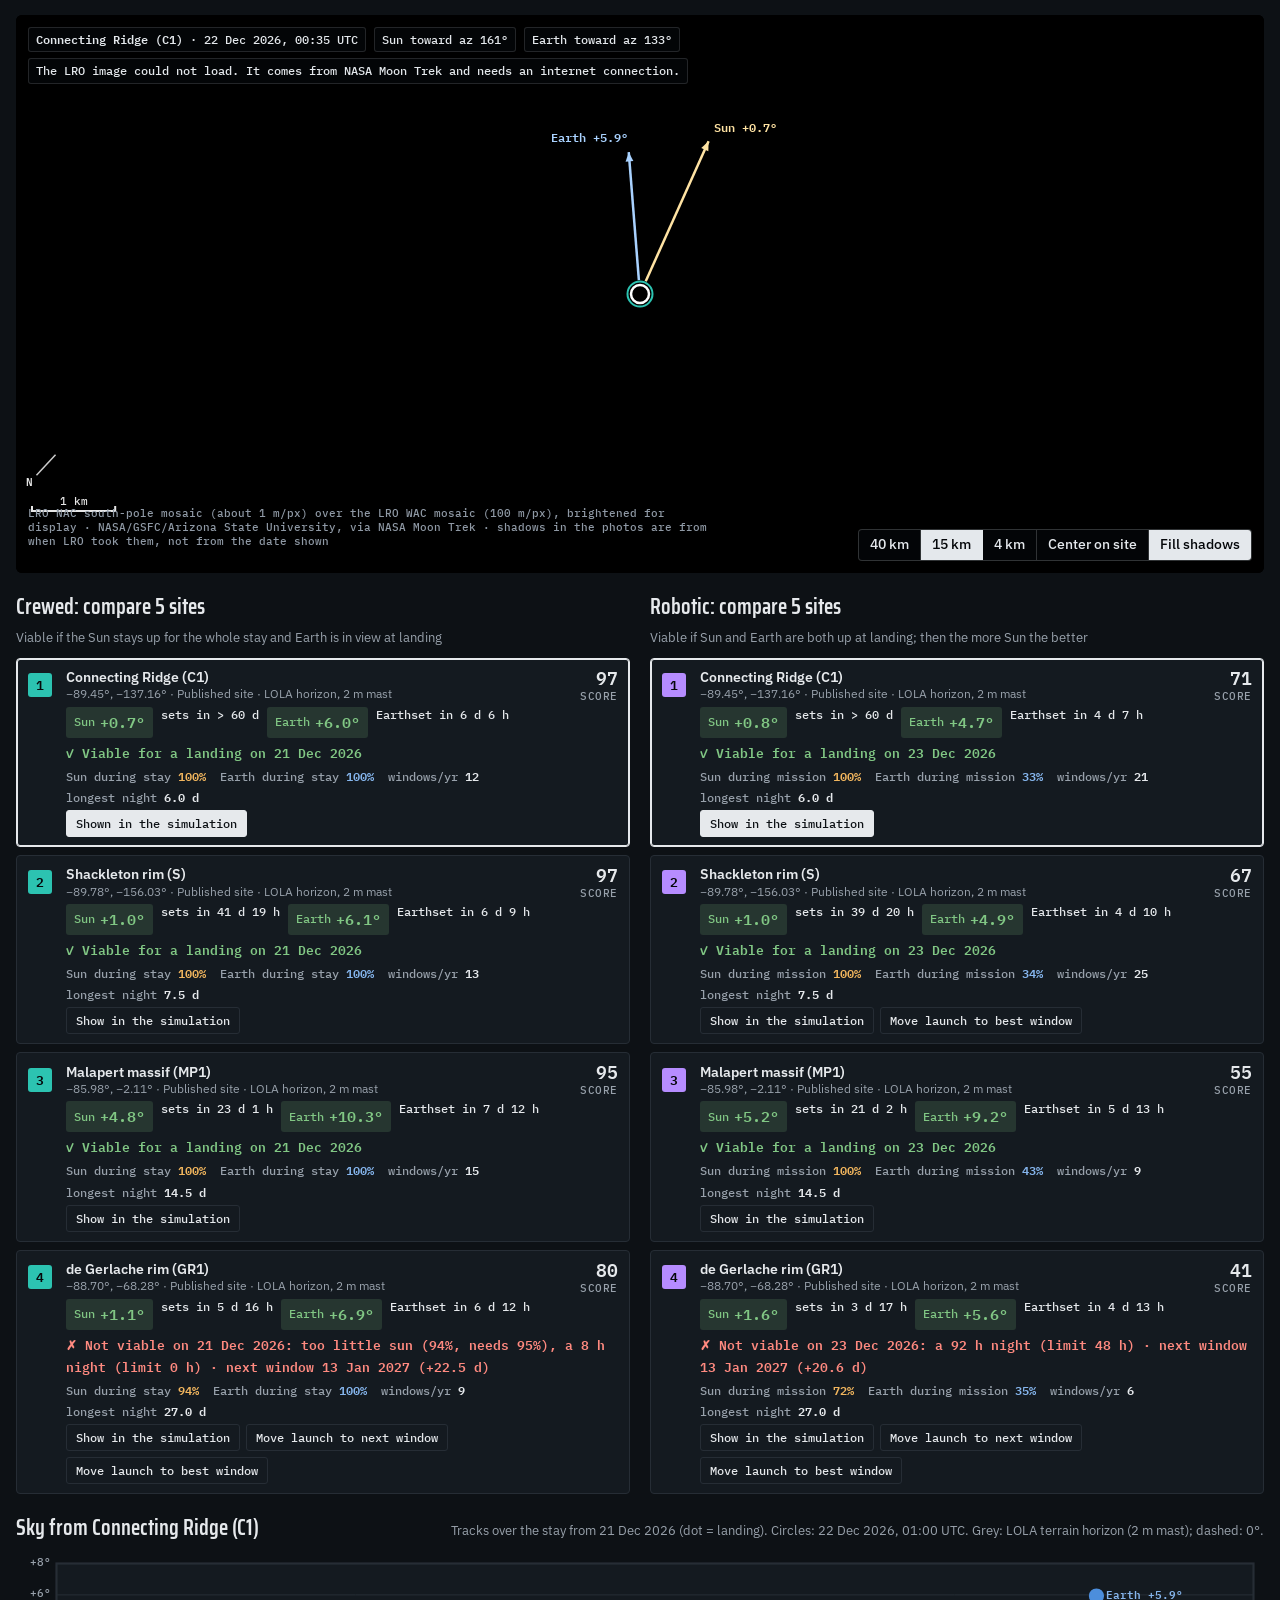
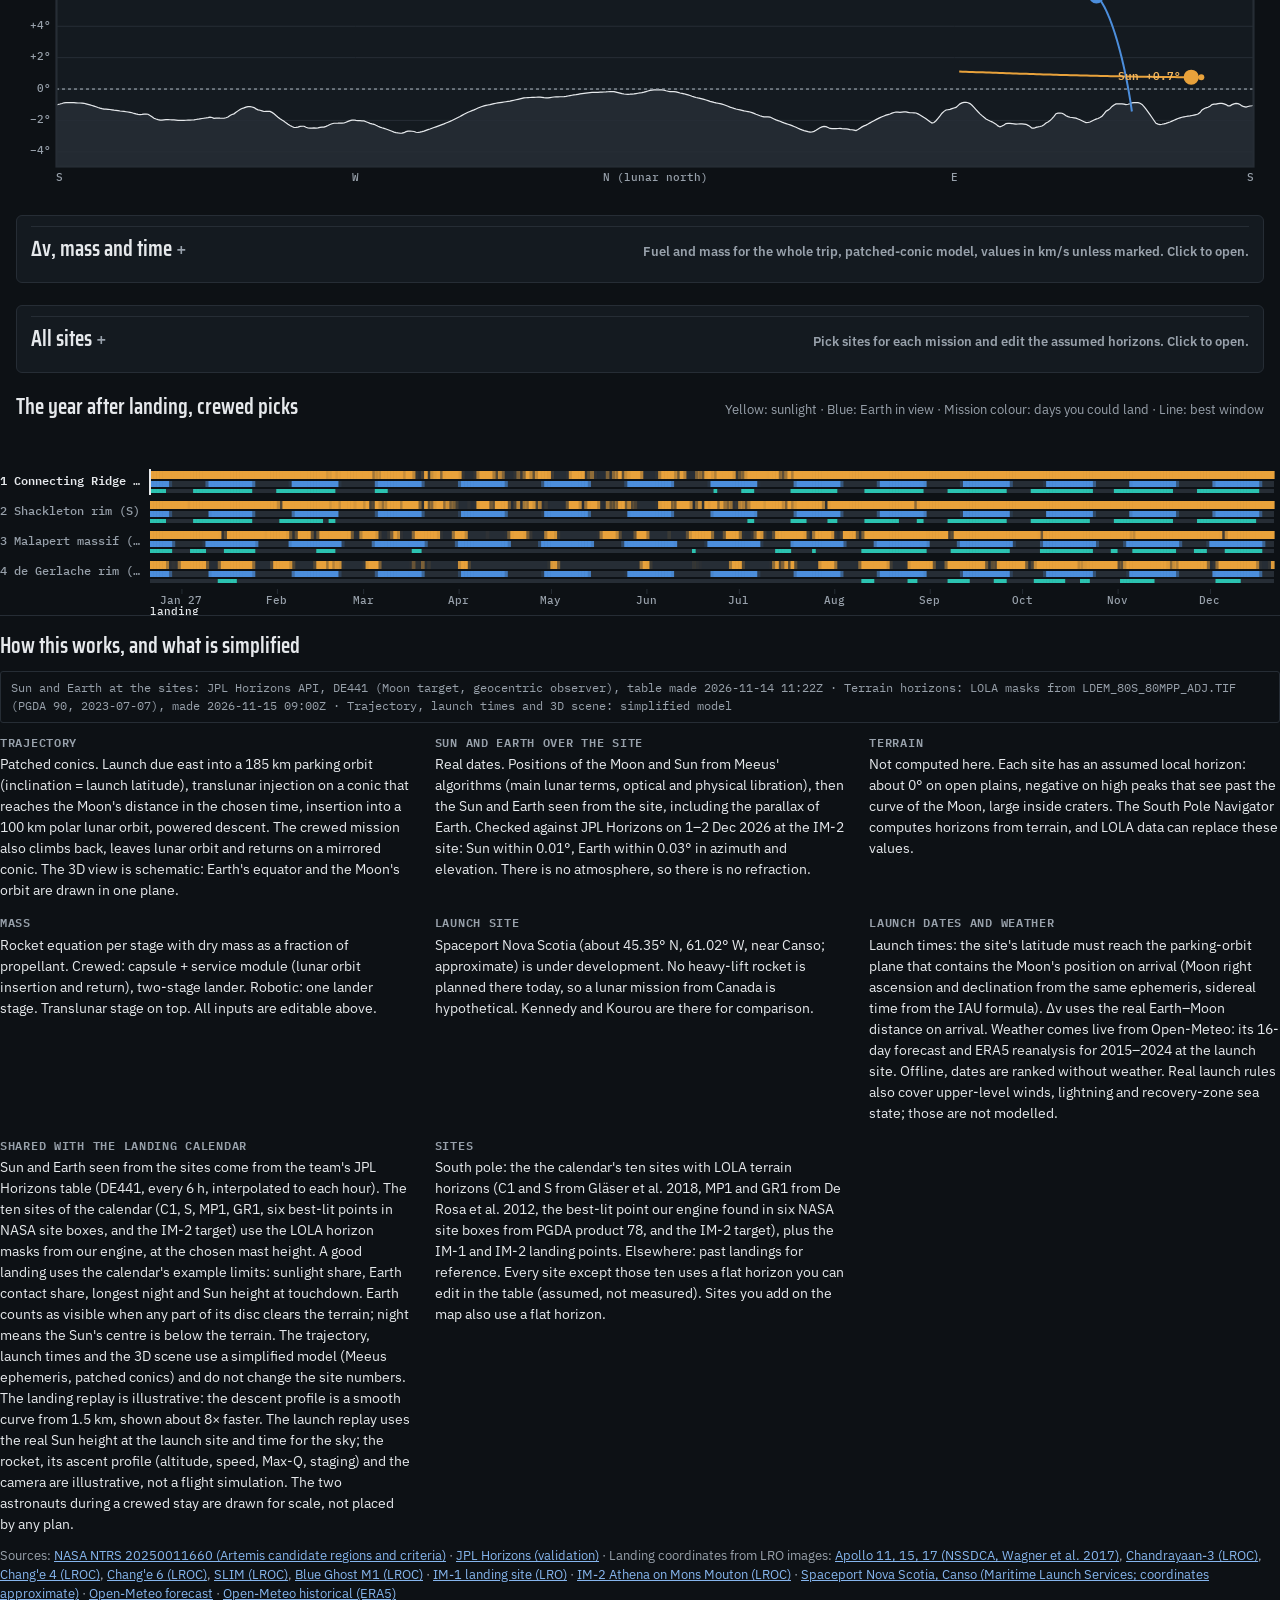
==== commit b6c566bb: "Dark by default, one shared Sun/Earth module, both pages tested against the engine - Both pages open" ====
--- a/mission.html
+++ b/mission.html
@@ -6,6 +6,8 @@
 <!-- Peaks of Light · NASA Space Apps 2026 Alba Iulia · Mission simulator: Earth (Canada) → lunar south pole, crewed vs robotic.
      Everything editable lives in the CONFIG block at the top of the script. -->
 <title>Mission Simulator · Peaks of Light</title>
+<script>/* theme before the first paint: dark, unless this visitor chose light (js/theme.js remembers it) */
+(function(){ var t = 'dark'; try { if (localStorage.getItem('pol-theme') === 'light') t = 'light'; } catch (e) {} document.documentElement.setAttribute('data-theme', t); })();</script>
 <link rel="preconnect" href="https://fonts.googleapis.com">
 <link rel="preconnect" href="https://fonts.gstatic.com" crossorigin>
 <link rel="stylesheet" href="https://fonts.googleapis.com/css2?family=IBM+Plex+Mono:wght@400;500;600&family=IBM+Plex+Sans:wght@400;500;600&family=Saira+Condensed:wght@500;600;700&display=swap">
@@ -46,6 +48,13 @@
 .lede{max-width:70ch;margin:10px 0 0;color:var(--muted)}
 .navlink{font:500 13px var(--f-mono);color:var(--ink);text-decoration:none;border:1px solid var(--line);padding:7px 11px;border-radius:3px;white-space:nowrap}
 .navlink:hover{border-color:var(--ink)}
+.navrow{display:flex;flex-wrap:wrap;align-items:center;gap:8px}
+.themebtn{display:inline-flex;align-items:center;gap:7px;font:500 13px/1 var(--f-body);color:var(--ink);background:var(--panel);border:1px solid var(--line);border-radius:4px;padding:9px 12px;cursor:pointer}
+.themebtn svg{width:15px;height:15px;fill:none;stroke:currentColor;stroke-width:1.5;stroke-linecap:round}
+.themebtn svg path:only-child,.themebtn svg circle{fill:currentColor}
+.themebtn svg path:only-child{stroke:none}
+.themebtn:hover{background:var(--line)}
+.themebtn:focus-visible{outline:2px solid var(--focus);outline-offset:2px}
 .pages{display:inline-flex;border:1px solid var(--line);border-radius:4px;overflow:hidden;background:var(--panel)}
 .pages a{font:500 13px/1 var(--f-body);color:var(--ink);text-decoration:none;padding:10px 14px}
 .pages a + a{border-left:1px solid var(--line)}
@@ -252,9 +261,9 @@
       <h1>Fly the mission</h1>
       <p class="lede">Take a landing day from the landing calendar and fly it: launch from Canada, the trip to the Moon, the touchdown, and the sky above the site while you are there. Site numbers use the same JPL Horizons table and LOLA terrain horizons as the calendar, so both pages give the same answer for the same site and day.</p>
     </div>
-    <nav class="pages" aria-label="Pages">
+    <div class="navrow"><nav class="pages" aria-label="Pages">
       <a href="index.html">Landing calendar</a><a href="mission.html" aria-current="page">Mission</a>
-    </nav>
+    </nav><button type="button" class="themebtn" id="themeBtn">Light</button></div>
   </header>
   <p class="fromcal" id="fromCal" hidden></p>
 
@@ -448,6 +457,7 @@
   </section>
 </div>
 
+<script src="js/sky.js"></script>
 <script>
 /* the page boots after its two data files are in: embedded copies (offline build) or data/*.json next to the page */
 function __boot(){
@@ -767,27 +777,16 @@
       ref: box ? 'Our engine, inside NASA site box ' + (m ? m[1] : '') : hist ? 'IM-2 Athena target (LROC)' : (o.source || '')});
   });
 })();
-var mast = '2', relay = false, SUN_R = 0.2666, EARTH_R = 0.95;
+var mast = '2', relay = false, SUN_R = Sky.SUN_R, EARTH_R = Sky.EARTH_R;
 /* Moon-centred Earth and Sun position (km, MOON_ME frame) at time ms: 4-point cubic on the 6 h Horizons table */
-function horizonsAt(ms){
-  if (!HZD) return null;
-  var jdv = ms/86400000 + 2440587.5, f = (jdv - HZD.jd0)/(HZD.step_hours/24), i = Math.floor(f), u = f - i;
-  if (i < 1 || i > HZD.n - 3) return null;
-  var w = [-u*(u - 1)*(u - 2)/6, (u + 1)*(u - 1)*(u - 2)/2, -(u + 1)*u*(u - 2)/2, (u + 1)*u*(u - 1)/6], e = [0, 0, 0], sn = [0, 0, 0];
-  for (var k = 0; k < 4; k++){ var r = (i - 1 + k)*3; for (var c = 0; c < 3; c++){ e[c] += w[k]*HZD.earth_km[r + c]; sn[c] += w[k]*HZD.sun_1000km[r + c]*1000; } }
-  return {earth: e, sun: sn};
-}
+function horizonsAt(ms){ return HZD ? Sky.interp(HZD, ms/86400000 + 2440587.5) : null; }   // js/sky.js, shared with the calendar
 function maskOf(st){ var m = st.eng && MASKS && MASKS[st.eng] && MASKS[st.eng].masks; return m ? (m[mast] || null) : null; }
 /* terrain horizon (deg) toward azimuth az; mask bin k covers [k, k+1) deg and is looked up between bin centres */
-function hzAt(st, az){
-  var m = st._mask; if (!m) return st.horizon;
-  var a = ((az - 0.5) % 360 + 360) % 360, i0 = Math.floor(a), fr = a - i0;
-  return m[i0 % 360]*(1 - fr) + m[(i0 + 1) % 360]*fr;
-}
+function hzAt(st, az){ return st._mask ? Sky.horizon(st._mask, az) : st.horizon; }
 function prepSite(st){ st._mask = maskOf(st); st._mastKey = st._mask ? mast : '-'; return st; }
 function hzLabel(st){ prepSite(st); return st._mask ? 'LOLA horizon, ' + mast + ' m mast' : 'flat horizon ' + sgn(st.horizon, 1) + '° (assumed)'; }
 /* visible fraction of the Sun's disc when its centre is alt degrees above the terrain (chord area, as the engine) */
-function sunFrac(alt){ var u = clamp(-alt/SUN_R, -1, 1); return (Math.acos(u) - u*Math.sqrt(1 - u*u))/Math.PI; }
+function sunFrac(alt){ return Sky.sunFrac(alt); }
 /* a good landing: the same example limits as the landing calendar (not NASA requirements) */
 var LIMITS = {
   crewed: {sun: 95, earth: 25, night: 0, td: 0},   /* Earth 25%: the calendar's default, the value listed in a 2024 NASA presentation (NTRS 20240009596) */
@@ -2877,6 +2876,23 @@
 }
 window.__mission = {LRO: LRO, lroXY: lroXY, orbView: orbView, evalAt: evalAt, siteSeries: siteSeries, LIMITS: LIMITS, startLanding: startLanding, startLiftoff: startLiftoff, startLaunch: startLaunch, launchState: launchState, sunAltAz: sunAltAz, get landAnim(){ return landAnim; }, get mast(){ return mast; }, get target(){ return target; }, get active(){ return active; }, budgets: budgets, results: results, get mission(){ return mission; }, PROFILES: PROFILES, SITES: SITES, picks: picks,
   get windows(){ return lwRes; }, get wx(){ return wx; }, get launchMs(){ return launchMs; }, budget: budget, launchOpps: launchOpps, moonRADec: moonRADec, gmstDeg: gmstDeg};
+/* Test hook (pipeline/validation/pages_vs_engine.py): this page's verdicts for one engine site, mast height and set of
+   limits, landing at 00:00 UTC on nDays days from an ISO start date. Restores the page state afterwards. */
+window.__mission.check = function(eng, mastM, lim, startIso, nDays, withSeries){
+  var st = SITES.filter(function(x){ return x.eng === eng; })[0]; if (!st) return null;
+  var keep = {mast: mast, relay: relay, t0: TAB.t0, L: Object.assign({}, LIMITS.robotic)};
+  try {
+    mast = String(mastM); relay = !!lim.relay;
+    Object.assign(LIMITS.robotic, {sun: lim.sun, earth: lim.earth, night: lim.night, td: lim.td});
+    buildTable(Date.parse(startIso + 'T00:00:00Z'));
+    var Y = siteSeries(st), S = lim.len*24, out = [];
+    for (var d = 0; d < nDays; d++){ var ev = evalAt(Y, d*24, S, 'robotic'); out.push(ev && {pass: ev.ok, fails: ev.fail, sun: ev.sun, earth: ev.earth, night: ev.night, td: ev.td}); }
+    if (withSeries) return {days: out, sun: Array.from(Y.sunF), earth: Array.from(Y.earthOK), sunAlt: Array.from(Y.sunAlt)};
+    return out;
+  } finally {
+    mast = keep.mast; relay = keep.relay; Object.assign(LIMITS.robotic, keep.L); buildTable(keep.t0); seriesCache = {};
+  }
+};
 requestAnimationFrame(frame);
 })();
 }
@@ -2894,5 +2910,6 @@
   });
 })();
 </script>
+<script src="js/theme.js"></script>
 </body>
 </html>
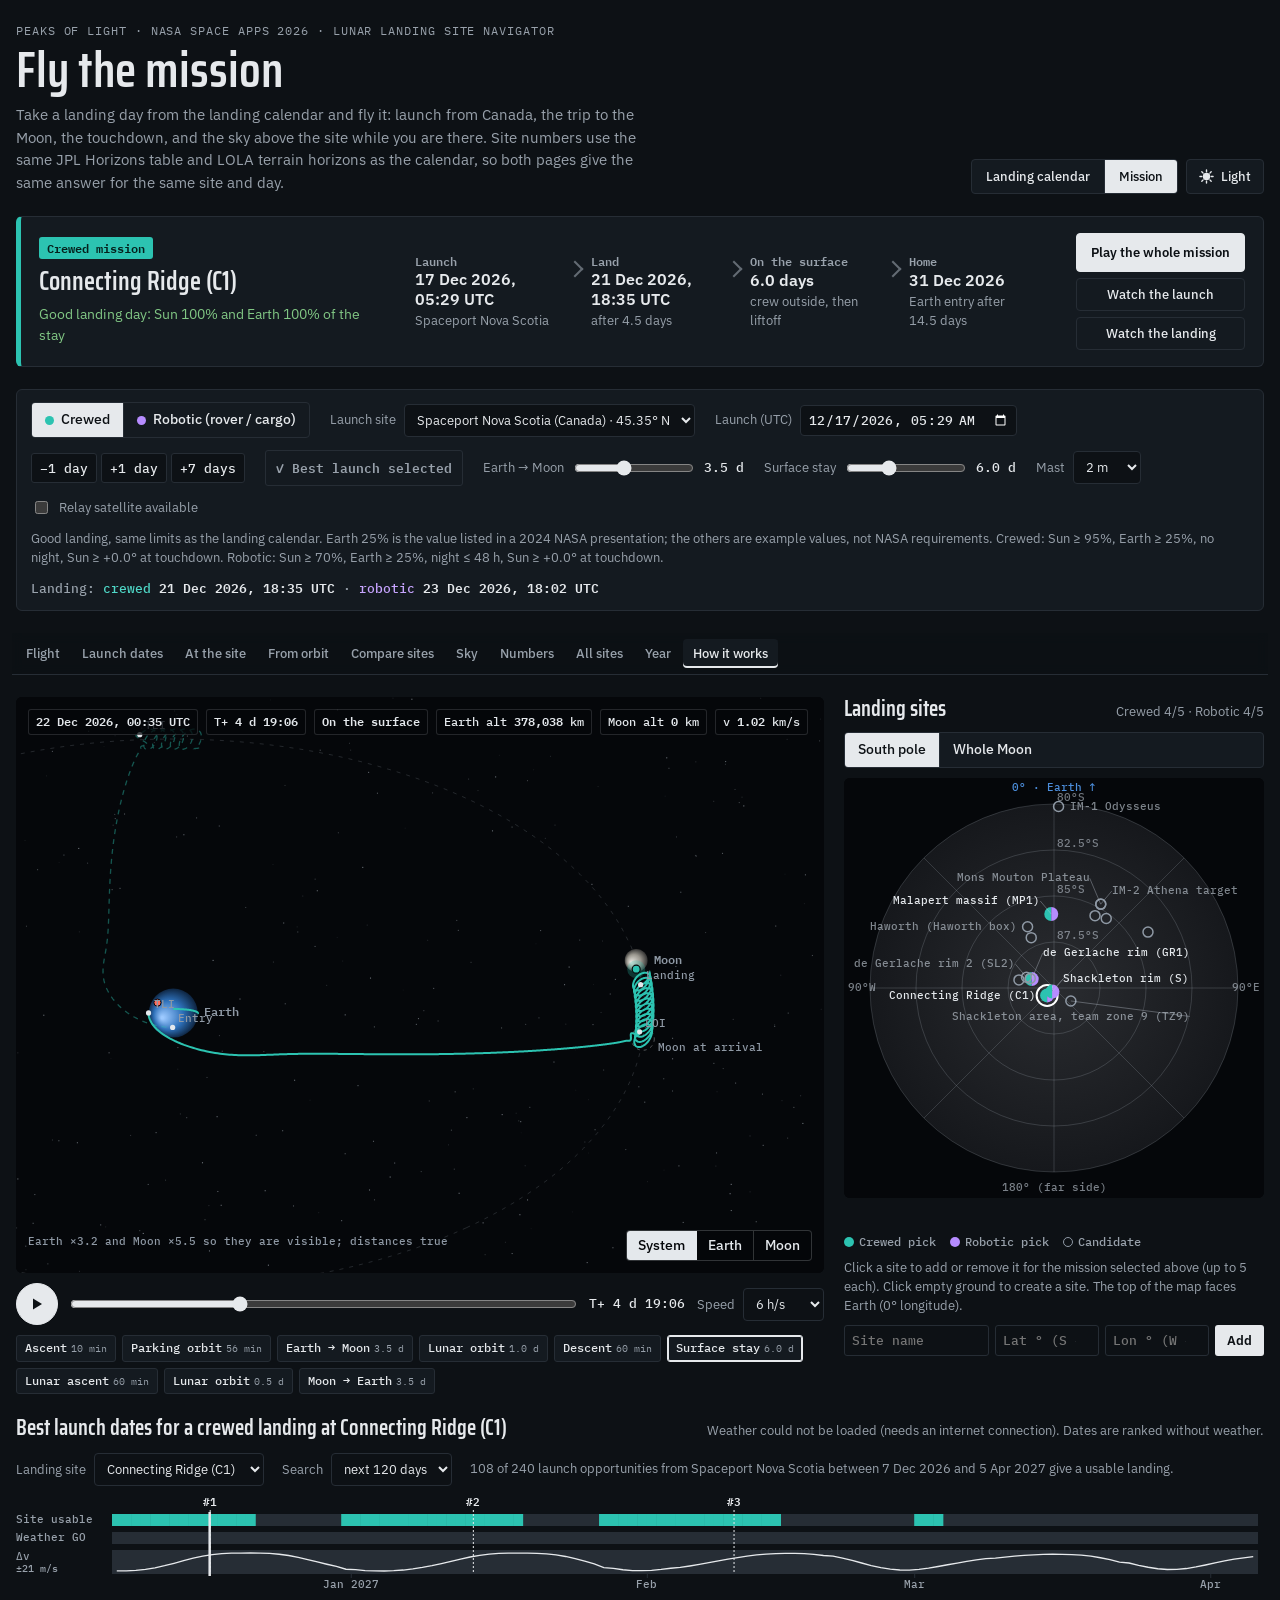
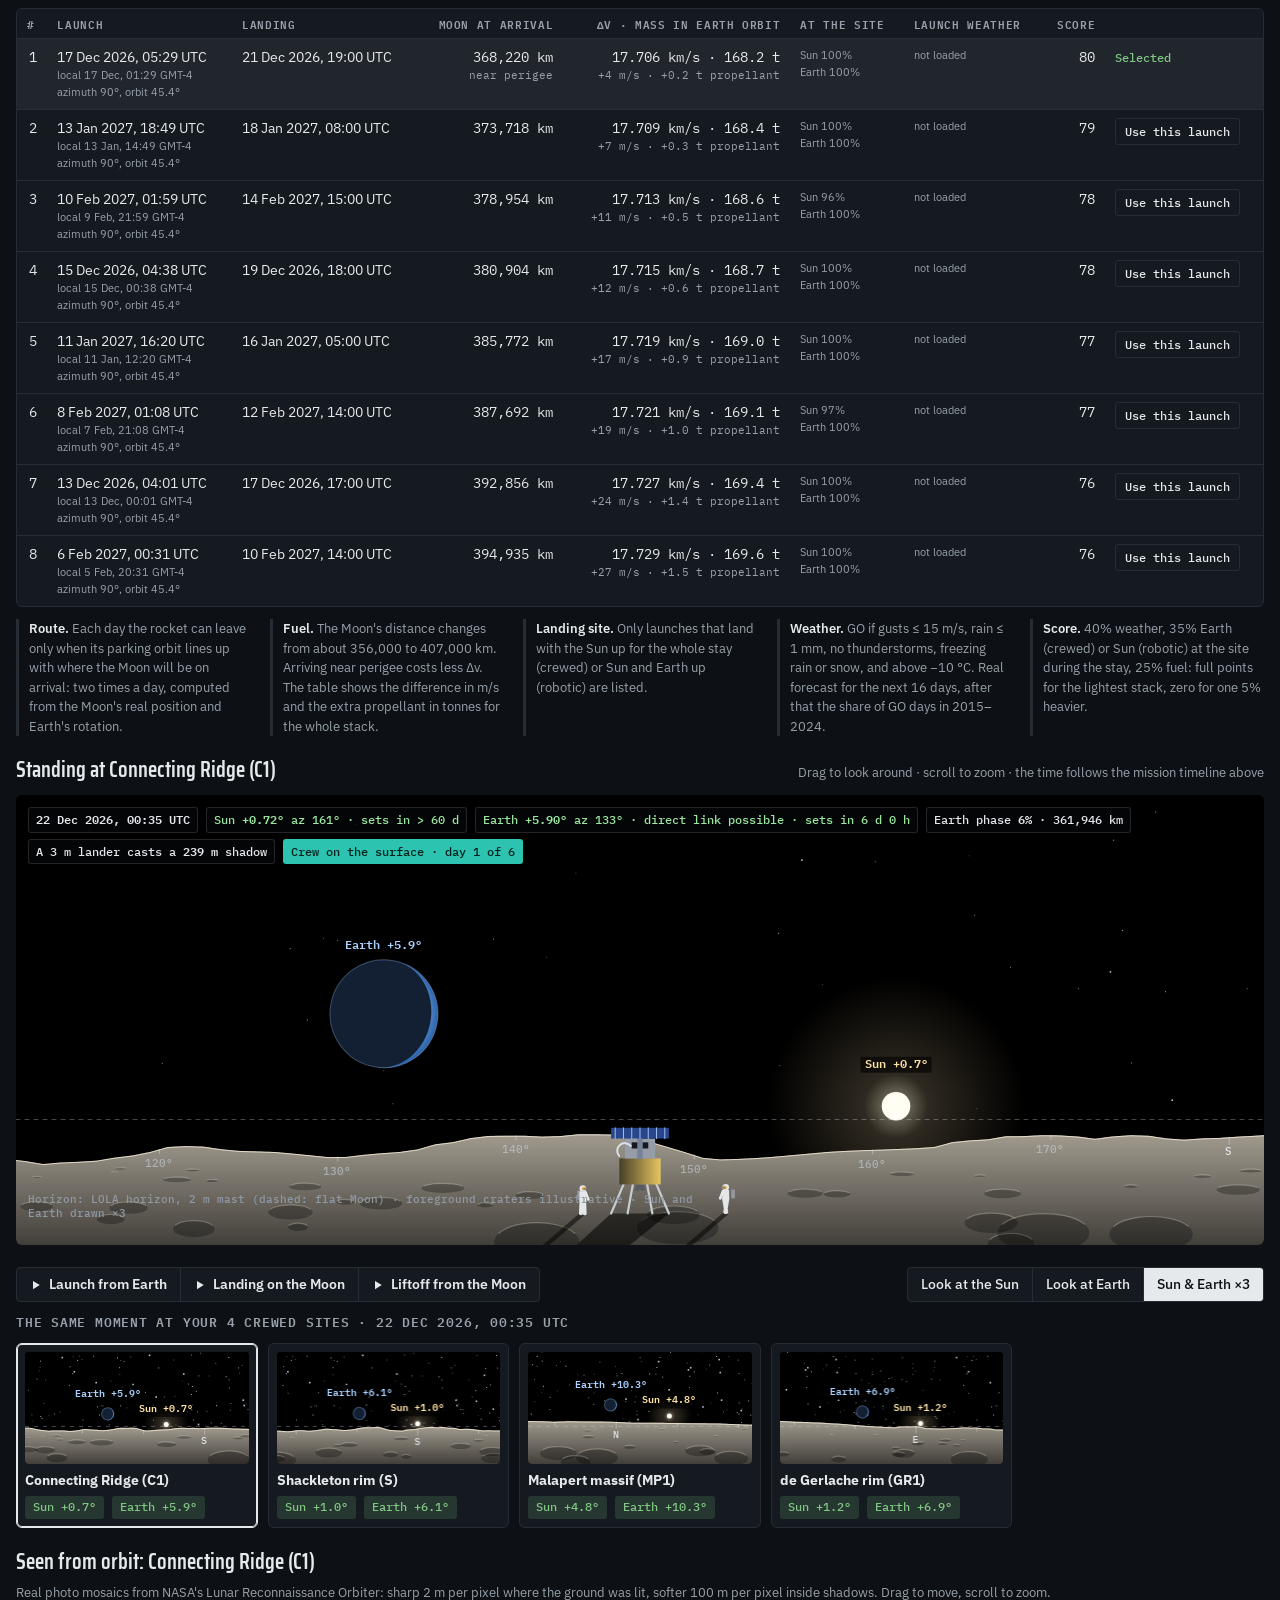
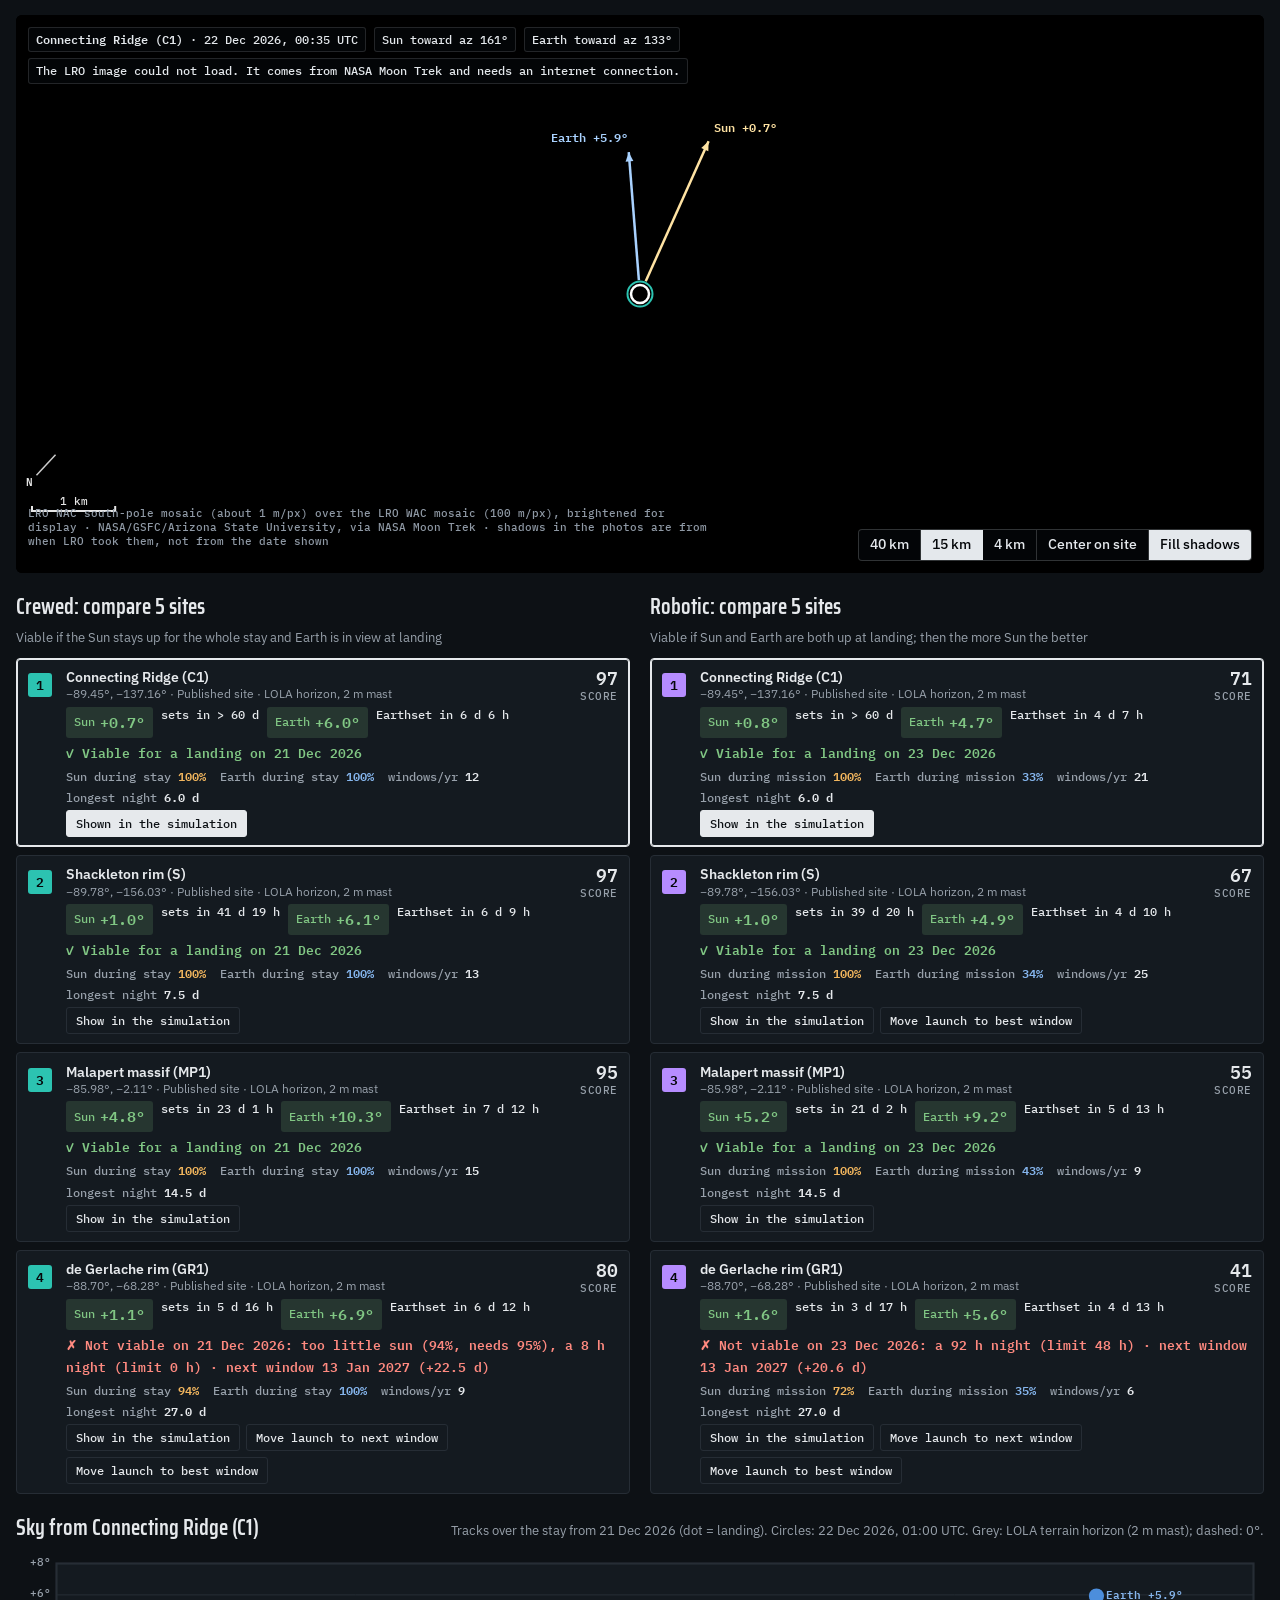
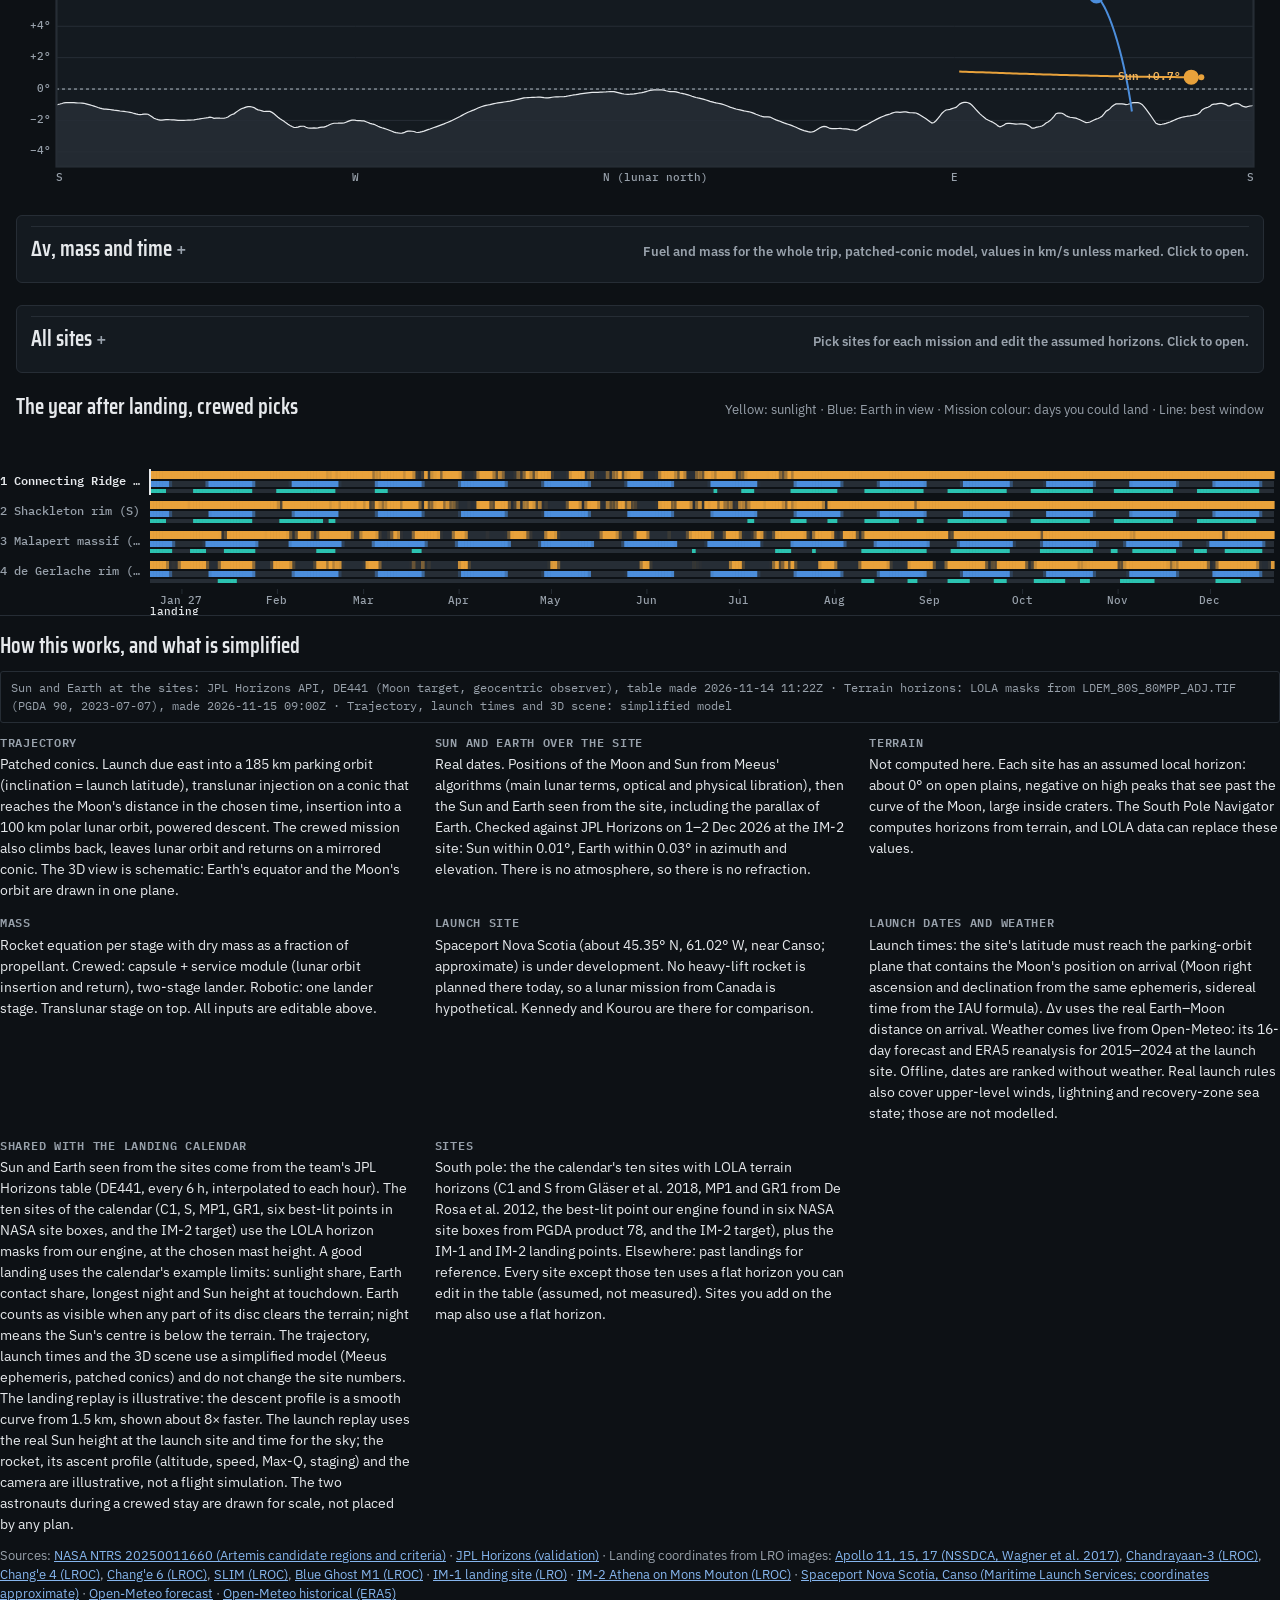
==== commit fc53ee74: "Split both pages by role: HTML, CSS and code in separate files, built back with a small script - ind" ====
--- a/mission.html
+++ b/mission.html
@@ -11,247 +11,7 @@
 <link rel="preconnect" href="https://fonts.googleapis.com">
 <link rel="preconnect" href="https://fonts.gstatic.com" crossorigin>
 <link rel="stylesheet" href="https://fonts.googleapis.com/css2?family=IBM+Plex+Mono:wght@400;500;600&family=IBM+Plex+Sans:wght@400;500;600&family=Saira+Condensed:wght@500;600;700&display=swap">
-<style>
-/* Layout: mission console. Trajectory viewport + site map side by side, then rankings, site table, budget and year strip. One column on phones. */
-:root{
-  --bg:#ECEFF1; --panel:#F7F8F9; --ink:#14181D; --muted:#58616B; --line:#D3D8DD;
-  --sun:#9A5A0B; --sun-fill:#E9A23B; --earth:#1D5AA6; --earth-fill:#4C8EDC;
-  --crew:#0F8A7E; --crew-fill:#2CC3B1; --robot:#7A43C9; --robot-fill:#B68CFF;
-  --warn:#B3261E; --ok:#2E7D32;
-  --space:#05070A; --space-ink:#E4E8EC; --space-muted:#8F99A5; --space-veil:rgba(5,7,10,.74);
-  --focus:#1D5AA6;
-  --f-display:"Saira Condensed","Arial Narrow","Roboto Condensed",sans-serif;
-  --f-body:"IBM Plex Sans",system-ui,-apple-system,"Segoe UI",Roboto,sans-serif;
-  --f-mono:"IBM Plex Mono",ui-monospace,SFMono-Regular,Menlo,Consolas,monospace;
-}
-@media (prefers-color-scheme: dark){
-  :root:not([data-theme="light"]){
-    --bg:#0D1115; --panel:#141A20; --ink:#E6E9EC; --muted:#98A1AB; --line:#262D35;
-    --sun:#F2B65E; --earth:#86B6EE; --crew:#4FD8C7; --robot:#C7A4FF; --warn:#FF8A80; --ok:#81C784; --focus:#86B6EE;
-    color-scheme:dark;
-  }
-}
-:root[data-theme="dark"]{
-  --bg:#0D1115; --panel:#141A20; --ink:#E6E9EC; --muted:#98A1AB; --line:#262D35;
-  --sun:#F2B65E; --earth:#86B6EE; --crew:#4FD8C7; --robot:#C7A4FF; --warn:#FF8A80; --ok:#81C784; --focus:#86B6EE;
-  color-scheme:dark;
-}
-*{box-sizing:border-box}
-html,body{background:var(--bg)}
-body{margin:0;color:var(--ink);font-family:var(--f-body);font-size:15px;line-height:1.5}
-[hidden]{display:none!important}
-.app{max-width:1360px;margin:0 auto;padding-left:max(16px, env(safe-area-inset-left, 0px));padding-right:max(16px, env(safe-area-inset-right, 0px));padding-block:22px 48px;display:grid;grid-template-columns:minmax(0,1fr);gap:22px}
-.top{display:flex;flex-wrap:wrap;justify-content:space-between;align-items:flex-end;gap:12px 28px}
-.top > div{min-width:0}
-.eyebrow{font-family:var(--f-mono);font-size:11.5px;letter-spacing:.08em;text-transform:uppercase;color:var(--muted);margin:0 0 6px}
-h1{font-family:var(--f-display);font-weight:600;font-size:clamp(32px,4.6vw,50px);line-height:.98;margin:0;text-wrap:balance}
-.lede{max-width:70ch;margin:10px 0 0;color:var(--muted)}
-.navlink{font:500 13px var(--f-mono);color:var(--ink);text-decoration:none;border:1px solid var(--line);padding:7px 11px;border-radius:3px;white-space:nowrap}
-.navlink:hover{border-color:var(--ink)}
-.navrow{display:flex;flex-wrap:wrap;align-items:center;gap:8px}
-.themebtn{display:inline-flex;align-items:center;gap:7px;font:500 13px/1 var(--f-body);color:var(--ink);background:var(--panel);border:1px solid var(--line);border-radius:4px;padding:9px 12px;cursor:pointer}
-.themebtn svg{width:15px;height:15px;fill:none;stroke:currentColor;stroke-width:1.5;stroke-linecap:round}
-.themebtn svg path:only-child,.themebtn svg circle{fill:currentColor}
-.themebtn svg path:only-child{stroke:none}
-.themebtn:hover{background:var(--line)}
-.themebtn:focus-visible{outline:2px solid var(--focus);outline-offset:2px}
-.pages{display:inline-flex;border:1px solid var(--line);border-radius:4px;overflow:hidden;background:var(--panel)}
-.pages a{font:500 13px/1 var(--f-body);color:var(--ink);text-decoration:none;padding:10px 14px}
-.pages a + a{border-left:1px solid var(--line)}
-.pages a[aria-current="page"]{background:var(--ink);color:var(--bg)}
-.pages a:not([aria-current]):hover{background:var(--line)}
-.prov{margin:0;font:400 12px/1.5 var(--f-mono);color:var(--muted);border:1px solid var(--line);border-radius:3px;padding:7px 10px}
-.fromcal{margin:0;font-size:14px;border-left:3px solid var(--ink);padding:6px 12px;background:var(--panel)}
-.limits{flex-basis:100%;margin:0;font-size:12.5px;color:var(--muted)}
-#watchLand{font-weight:600}
-h2{font-family:var(--f-display);font-weight:600;font-size:22px;line-height:1.1;margin:0;text-wrap:balance}
-h3{font:600 13px/1.3 var(--f-mono);letter-spacing:.06em;text-transform:uppercase;margin:0;color:var(--muted)}
-.caption{font-size:13px;color:var(--muted);margin:0;line-height:1.45}
-button,select,input{font:inherit}
-:focus-visible{outline:2px solid var(--focus);outline-offset:2px}
-
-.setup{display:flex;flex-wrap:wrap;align-items:center;gap:12px 20px;padding:12px 14px;background:var(--panel);border:1px solid var(--line);border-radius:6px}
-.seg{display:inline-flex;border:1px solid var(--line);border-radius:4px;overflow:hidden;background:var(--panel)}
-.seg button{font:500 13.5px/1 var(--f-body);color:var(--ink);background:transparent;border:0;padding:10px 13px;cursor:pointer;border-right:1px solid var(--line);display:inline-flex;align-items:center;gap:7px}
-.seg button:last-child{border-right:0}
-.seg button[aria-pressed="true"]{background:var(--ink);color:var(--bg)}
-.dot{display:inline-block;width:9px;height:9px;border-radius:50%}
-.dot.crew{background:var(--crew-fill)} .dot.robot{background:var(--robot-fill)}
-.opt{display:inline-flex;align-items:center;gap:8px;font-size:13px;color:var(--muted)}
-.opt input[type=range]{width:120px;accent-color:var(--ink)}
-select{color:var(--ink);background:var(--bg);border:1px solid var(--line);border-radius:4px;padding:6px 8px;max-width:100%}
-output{font:500 13px/1.2 var(--f-mono);font-variant-numeric:tabular-nums;color:var(--ink);white-space:nowrap}
-
-input[type=datetime-local]{font:500 13px var(--f-mono);color:var(--ink);background:var(--bg);border:1px solid var(--line);border-radius:4px;padding:5px 7px}
-.slip{display:inline-flex;gap:4px}
-.slip button{font:500 12.5px var(--f-mono);color:var(--ink);background:var(--bg);border:1px solid var(--line);border-radius:3px;padding:6px 8px;cursor:pointer}
-.slip button:hover{border-color:var(--ink)}
-.landing{flex-basis:100%;margin:0;font:500 13px/1.5 var(--f-mono);color:var(--muted)}
-.landing b{color:var(--ink);font-weight:600}
-.landing .c{color:var(--crew)} .landing .r{color:var(--robot)}
-.addsite{display:grid;grid-template-columns:minmax(0,1.4fr) minmax(0,1fr) minmax(0,1fr) auto;gap:6px}
-.addsite input{min-width:0;font:500 13px var(--f-mono);color:var(--ink);background:var(--bg);border:1px solid var(--line);border-radius:3px;padding:6px 7px}
-.addsite button{font:600 13px var(--f-body);color:var(--bg);background:var(--ink);border:0;border-radius:3px;padding:6px 12px;cursor:pointer}
-#map.globe{aspect-ratio:2}
-.status{display:flex;flex-wrap:wrap;gap:4px 8px;grid-column:2 / 4;font:500 12px/1.35 var(--f-mono);font-variant-numeric:tabular-nums}
-.chip{display:inline-flex;align-items:center;gap:5px;border-radius:3px;padding:2px 7px;border:1px solid var(--line);white-space:nowrap}
-.chip.up{border-color:transparent;background:color-mix(in srgb, var(--ok) 16%, transparent);color:var(--ok)}
-.chip.down{border-color:transparent;background:color-mix(in srgb, var(--warn) 14%, transparent);color:var(--warn)}
-.big{font:600 15px var(--f-mono)}
-.verdict{grid-column:2 / 4;font:600 12.5px var(--f-mono)}
-.verdict.ok{color:var(--ok)} .verdict.bad{color:var(--warn)}
-.btns{grid-column:2 / 4;display:flex;flex-wrap:wrap;gap:6px}
-#sky{height:240px}
-.surface{position:relative;height:clamp(320px,50vh,500px);background:#000;border-radius:6px;overflow:hidden;touch-action:none;user-select:none;-webkit-user-select:none}
-#surf{position:absolute;inset:0;width:100%;height:100%;display:block;cursor:grab}
-#surf:active{cursor:grabbing}
-.surface .hud span.good{color:#9BE7A0} .surface .hud span.bad{color:#FF9A8F}
-.surface .hud span.crewtag{background:#2CC3B1;color:#05201C;border-color:transparent}
-.minis{display:grid;grid-template-columns:repeat(auto-fill,minmax(210px,1fr));gap:10px}
-.mini{display:grid;gap:6px;background:var(--panel);border:1px solid var(--line);border-radius:6px;padding:8px;cursor:pointer;text-align:left;font:inherit;color:inherit}
-.mini[aria-pressed="true"]{border-color:var(--ink);box-shadow:inset 0 0 0 1px var(--ink)}
-.mini canvas{width:100%;aspect-ratio:2;display:block;border-radius:4px;background:#000}
-.mini b{font-size:13.5px}
-.mini .status{grid-column:auto}
-.grid{display:grid;grid-template-columns:minmax(0,1fr) 420px;gap:20px;align-items:start}
-@media (max-width:1060px){.grid{grid-template-columns:minmax(0,1fr)}}
-.scene{min-width:0;display:grid;gap:10px}
-.viewport{position:relative;height:clamp(420px,64vh,660px);background:var(--space);border-radius:6px;overflow:hidden;touch-action:none;user-select:none;-webkit-user-select:none}
-@media (max-width:600px){.viewport{height:60vh;min-height:380px}}
-#sc{position:absolute;inset:0;width:100%;height:100%;display:block;cursor:grab}
-#sc:active{cursor:grabbing}
-.hud{position:absolute;left:12px;top:12px;right:12px;display:flex;flex-wrap:wrap;gap:6px 8px;pointer-events:none;font:500 12px/1.3 var(--f-mono);color:var(--space-ink)}
-.hud span{background:var(--space-veil);border:1px solid rgba(228,232,236,.14);padding:4px 7px;border-radius:3px;white-space:nowrap}
-@media (max-width:600px){.hud span{white-space:normal}}   /* phones: long chips wrap instead of widening the page */
-.hud b{font-weight:600}
-.views{position:absolute;right:12px;bottom:12px}
-.surfbar{display:flex;flex-wrap:wrap;justify-content:space-between;gap:10px;margin-top:10px}
-.surfbar .seg{flex-wrap:wrap}
-.surfbar .replay button{font-weight:600}
-.surfbar .replay svg{width:12px;height:12px;fill:currentColor}
-.surfbar .replay button[hidden]{display:none}
-.views.seg{background:var(--space-veil);border-color:rgba(228,232,236,.2)}
-.views.seg button{color:var(--space-ink);border-right-color:rgba(228,232,236,.2);padding:8px 11px}
-.views.seg button[aria-pressed="true"]{background:var(--space-ink);color:var(--space)}
-.orbit{position:relative;height:clamp(320px,62vh,560px);background:#000;border-radius:6px;overflow:hidden;touch-action:none}
-.orbit canvas{display:block;width:100%;height:100%;cursor:grab}
-.orbit .hud{pointer-events:none}
-.scale-note{position:absolute;left:12px;bottom:14px;font:500 11px var(--f-mono);color:var(--space-muted);pointer-events:none;max-width:55%}
-.timebar{display:grid;grid-template-columns:auto minmax(0,1fr) auto auto;align-items:center;gap:12px}
-.play{width:42px;height:42px;border-radius:50%;border:1px solid var(--ink);background:var(--ink);color:var(--bg);display:grid;place-items:center;cursor:pointer}
-.play svg{width:16px;height:16px;fill:currentColor}
-#met{width:100%;accent-color:var(--ink);margin:0;min-width:0}
-#metOut{min-width:12ch;text-align:right}
-.phases{display:flex;flex-wrap:wrap;gap:6px}
-.phase{font:500 12px/1.2 var(--f-mono);border:1px solid var(--line);background:var(--panel);color:var(--ink);border-radius:3px;padding:5px 8px;cursor:pointer}
-.phase[aria-current="true"]{border-color:var(--ink);box-shadow:inset 0 0 0 1px var(--ink)}
-.phase small{color:var(--muted);font-weight:400;margin-left:4px}
-
-.picker{min-width:0;display:grid;gap:10px}
-#map{width:100%;aspect-ratio:1;max-width:100%;display:block;background:var(--space);border-radius:6px;cursor:crosshair;touch-action:manipulation}
-.legend{display:flex;flex-wrap:wrap;gap:6px 14px;font:500 12px var(--f-mono);color:var(--muted)}
-.legend i{display:inline-block;width:10px;height:10px;border-radius:50%;margin-right:5px;vertical-align:-1px}
-.msg{font:500 12.5px var(--f-mono);color:var(--warn);min-height:1.3em;margin:0}
-
-.ranks{display:grid;grid-template-columns:repeat(2,minmax(0,1fr));gap:20px}
-@media (max-width:820px){.ranks{grid-template-columns:minmax(0,1fr)}}
-.rank{display:grid;gap:10px;min-width:0;align-content:start}
-.rank-head{display:flex;align-items:baseline;justify-content:space-between;gap:10px;flex-wrap:wrap}
-.rlist{display:grid;gap:8px;list-style:none;margin:0;padding:0}
-.ritem{display:grid;grid-template-columns:28px minmax(0,1fr) auto;gap:4px 10px;align-items:center;background:var(--panel);border:1px solid var(--line);border-radius:4px;padding:9px 11px}
-.ritem.target{border-color:var(--ink);box-shadow:inset 0 0 0 1px var(--ink)}
-.rnum{width:24px;height:24px;border-radius:3px;display:grid;place-items:center;font:600 12.5px var(--f-mono);color:#05070A}
-.rank.crew .rnum{background:var(--crew-fill)} .rank.robot .rnum{background:var(--robot-fill)}
-.rname{font-weight:600;font-size:14px;line-height:1.25;min-width:0}
-.rname small{display:block;font-weight:400;color:var(--muted);font-size:12px}
-.rscore{font:600 18px/1 var(--f-mono);font-variant-numeric:tabular-nums;text-align:right}
-.rscore small{display:block;font:500 10.5px var(--f-mono);color:var(--muted);letter-spacing:.05em;text-transform:uppercase;margin-top:3px}
-.rmetrics{grid-column:2 / 4;display:flex;flex-wrap:wrap;gap:4px 14px;font:500 12px/1.35 var(--f-mono);font-variant-numeric:tabular-nums;color:var(--muted)}
-.rmetrics b{color:var(--ink);font-weight:600}
-.rmetrics .s b{color:var(--sun)} .rmetrics .e b{color:var(--earth)}
-.rmetrics .bad b{color:var(--warn)}
-.fly{grid-column:2 / 4;justify-self:start;font:500 12px var(--f-mono);border:1px solid var(--line);background:transparent;color:var(--ink);border-radius:3px;padding:5px 9px;cursor:pointer}
-.ritem.target .fly{background:var(--ink);color:var(--bg);border-color:var(--ink)}
-.empty{font-size:13px;color:var(--muted);border:1px dashed var(--line);border-radius:4px;padding:12px}
-
-.tablewrap{overflow-x:auto;border:1px solid var(--line);border-radius:6px;background:var(--panel)}
-table{border-collapse:collapse;width:100%;font-size:13.5px}
-th,td{padding:8px 10px;text-align:left;border-bottom:1px solid var(--line);white-space:nowrap}
-th{font:600 11px/1.2 var(--f-mono);letter-spacing:.06em;text-transform:uppercase;color:var(--muted);background:var(--panel);position:sticky;top:0}
-tr:last-child td{border-bottom:0}
-td.num,th.num{text-align:right;font-family:var(--f-mono);font-variant-numeric:tabular-nums}
-td small{color:var(--muted)}
-td input[type=number]{width:70px;font:500 13px var(--f-mono);color:var(--ink);background:var(--bg);border:1px solid var(--line);border-radius:3px;padding:4px 6px}
-td input[type=checkbox]{width:17px;height:17px}
-.crewcol{accent-color:var(--crew)} .robotcol{accent-color:var(--robot)}
-.del{border:0;background:transparent;color:var(--muted);cursor:pointer;font:600 14px var(--f-mono)}
-.budget td.crew,.budget th.crew{color:var(--crew)} .budget td.robot,.budget th.robot{color:var(--robot)}
-.budget tr.total td{font-weight:600;border-top:2px solid var(--ink)}
-.budget td.lbl{white-space:normal;min-width:220px}
-.flag{font:500 12px var(--f-mono)}
-.flag.ok{color:var(--ok)} .flag.bad{color:var(--warn)}
-details{border:1px solid var(--line);border-radius:6px;background:var(--panel);padding:10px 14px}
-summary{cursor:pointer;font-weight:600}
-.vgrid{display:grid;grid-template-columns:repeat(auto-fit,minmax(220px,1fr));gap:12px 20px;margin-top:12px}
-.vgrid fieldset{border:1px solid var(--line);border-radius:4px;padding:8px 10px 10px;margin:0;min-width:0}
-.vgrid legend{font:600 11px var(--f-mono);letter-spacing:.06em;text-transform:uppercase;color:var(--muted);padding:0 4px}
-.vgrid label{display:flex;justify-content:space-between;align-items:center;gap:8px;font-size:13px;margin-top:6px}
-.vgrid input{width:84px;font:500 13px var(--f-mono);color:var(--ink);background:var(--bg);border:1px solid var(--line);border-radius:3px;padding:4px 6px;text-align:right}
-canvas.chart{width:100%;display:block}
-.notes{border-top:1px solid var(--line);padding-top:18px;display:grid;gap:12px}
-.notes dl{display:grid;grid-template-columns:repeat(3,minmax(0,1fr));gap:14px 24px;margin:0}
-@media (max-width:820px){.notes dl{grid-template-columns:minmax(0,1fr)}}
-.notes dt{font:600 12px/1.3 var(--f-mono);letter-spacing:.06em;text-transform:uppercase;color:var(--muted);margin-bottom:4px}
-.notes dd{margin:0;font-size:14px;max-width:62ch}
-.notes a{color:var(--earth)}
-.section{display:grid;gap:12px;min-width:0}
-.best{font:600 12.5px var(--f-mono);color:var(--bg);background:var(--ink);border:1px solid var(--ink);border-radius:3px;padding:6px 10px;cursor:pointer}
-.best[disabled]{background:transparent;color:var(--muted);border-color:var(--line);cursor:default}
-.lwctl{display:flex;flex-wrap:wrap;align-items:center;gap:8px 18px}
-.lwrule{display:grid;grid-template-columns:repeat(auto-fit,minmax(230px,1fr));gap:10px 20px;margin:0;padding:0;list-style:none}
-.lwrule li{font-size:13px;color:var(--muted);border-left:3px solid var(--line);padding-left:10px}
-.lwrule b{color:var(--ink);font-weight:600}
-#lwChart{height:98px}
-/* mission at a glance */
-.glance{display:grid;grid-template-columns:minmax(0,1.1fr) minmax(0,2fr) auto;gap:14px 26px;align-items:center;padding:16px 18px;background:var(--panel);border:1px solid var(--line);border-left:5px solid var(--crew-fill);border-radius:6px}
-.glance.robot{border-left-color:var(--robot-fill)}
-.g-type{display:inline-block;font:600 12px/1 var(--f-mono);padding:5px 8px;border-radius:3px;background:var(--crew-fill);color:#05201C;margin-bottom:8px}
-.glance.robot .g-type{background:var(--robot-fill);color:#1A0B33}
-.glance h2{font-size:26px}
-.g-verdict{margin:8px 0 0;font-size:14px}
-.g-verdict.ok{color:var(--ok)} .g-verdict.bad{color:var(--warn)}
-.g-steps{list-style:none;margin:0;padding:0;display:grid;grid-template-columns:repeat(var(--n,4),minmax(0,1fr));gap:0}
-.g-steps li{position:relative;padding:4px 14px 4px 0;display:grid;gap:2px;min-width:0}
-.g-steps li + li{padding-left:18px}
-.g-steps li + li::before{content:'';position:absolute;left:0;top:13px;width:10px;height:10px;border-top:2px solid var(--muted);border-right:2px solid var(--muted);transform:translateX(-4px) rotate(45deg);opacity:.6}
-.g-steps b{font:600 12px/1.2 var(--f-mono);color:var(--muted)}
-.g-steps span{font:600 16px/1.2 var(--f-body)}
-.g-steps small{font-size:12.5px;color:var(--muted)}
-.g-act{display:flex;flex-direction:column;gap:6px;align-items:stretch}
-.g-act button{font:500 13px/1 var(--f-body);color:var(--ink);background:transparent;border:1px solid var(--line);border-radius:4px;padding:9px 12px;cursor:pointer;white-space:nowrap}
-.g-act button.primary{background:var(--ink);color:var(--bg);border-color:var(--ink);font-weight:600;padding:12px 14px}
-.g-act button:hover{border-color:var(--ink)}
-.g-act button:focus-visible,.jump a:focus-visible{outline:2px solid var(--focus);outline-offset:2px}
-@media (max-width:980px){.glance{grid-template-columns:minmax(0,1fr)}.g-act{flex-direction:row;flex-wrap:wrap}}
-@media (max-width:620px){.g-steps{grid-template-columns:repeat(2,minmax(0,1fr));gap:10px 0}.g-steps li:nth-child(3){padding-left:0}.g-steps li:nth-child(3)::before{display:none}}
-/* sticky page sections */
-.jump{position:sticky;top:0;z-index:30;display:flex;gap:2px;overflow-x:auto;scrollbar-width:none;margin:0 -4px;padding:6px 4px;background:color-mix(in srgb, var(--bg) 92%, transparent);backdrop-filter:blur(6px);-webkit-backdrop-filter:blur(6px);border-bottom:1px solid var(--line)}
-.jump::-webkit-scrollbar{display:none}
-.jump a{font:500 13px/1 var(--f-body);color:var(--muted);text-decoration:none;padding:8px 10px;border-radius:4px;white-space:nowrap}
-.jump a:hover{color:var(--ink);background:var(--panel)}
-.jump a.on{color:var(--ink);background:var(--panel);box-shadow:inset 0 -2px 0 var(--ink)}
-[id="flight"],[id="lw"],[id="surface"],[id="orbit"],[id="compare"],[id="skysec"],[id="numbers"],[id="allsites"],[id="yearsec"],[id="how"]{scroll-margin-top:56px}
-/* folded technical sections */
-details.fold > summary{list-style:none;cursor:pointer;display:flex;flex-wrap:wrap;align-items:baseline;justify-content:space-between;gap:4px 12px;padding:10px 0;border-top:1px solid var(--line)}
-details.fold > summary::-webkit-details-marker{display:none}
-details.fold > summary h2::after{content:' +';color:var(--muted);font-weight:500}
-details.fold[open] > summary h2::after{content:' −'}
-details.fold > summary:focus-visible{outline:2px solid var(--focus);outline-offset:2px}
-details.fold{display:grid;gap:12px}
-#lwTable td{vertical-align:top}
-#lwTable td small{display:block}
-#lwTable tr.on td{background:color-mix(in srgb, var(--ink) 6%, transparent)}
-</style>
+<link rel="stylesheet" href="css/mission.css?v=e7074d6a">
 </head>
 <body>
 <div class="app">
@@ -457,2459 +217,8 @@
   </section>
 </div>
 
-<script src="js/sky.js"></script>
-<script>
-/* the page boots after its two data files are in: embedded copies (offline build) or data/*.json next to the page */
-function __boot(){
-(function(){
-'use strict';
-
-/* =====================================================================
-   CONFIG — edit these freely
-   ===================================================================== */
-var C = { muE: 398600.4418, RE: 6378.137, muM: 4902.800, RM: 1737.4, dEM: 384400, wE: 7.2921159e-5,
-          g0: 0.00980665, sunR: 0.267, siderealMonth: 27.321661, launchLosses: 1.5 };
-var MODEL = { moonDecAmp: 28.4, year: 365, tableDays: 560 };
-var LAUNCH_SITES = [
-  {id: 'ns', name: 'Spaceport Nova Scotia (Canada)', lat: 45.35, lon: -61.02},
-  {id: 'ksc', name: 'Kennedy LC-39B (USA)', lat: 28.63, lon: -80.62},
-  {id: 'csg', name: 'Kourou (French Guiana)', lat: 5.24, lon: -52.77}
-];
-/* kind → assumed local horizon in degrees (negative = you see below the flat horizon from a high point) */
-var SITES = [
-  {id: 'moutonPl', g: 'Past landing', name: 'Mons Mouton Plateau', lat: -84.7906, lon: 29.1957, kind: 'plateau', horizon: 0.0, ref: 'IM-2 Athena landing point (6 Mar 2025)'},
-  {id: 'im1', g: 'CLPS / commercial', name: 'IM-1 Odysseus', lat: -80.13, lon: 1.44, kind: 'landing site', horizon: 0.5, ref: 'Landed 22 Feb 2024 (LRO)'},
-  {id: 'bg1', g: 'CLPS / commercial', name: 'Blue Ghost M1', lat: 18.5623, lon: 61.8103, kind: 'landing site', horizon: 0.0, ref: 'Mare Crisium, landed 2 Mar 2025'},
-  {id: 'ch3', g: 'Other countries', name: 'Chandrayaan-3 (India)', lat: -69.3741, lon: 32.32, kind: 'landing site', horizon: 0.5, ref: 'Vikram lander, 23 Aug 2023'},
-  {id: 'ce4', g: 'Other countries', name: "Chang'e 4 (China)", lat: -45.4561, lon: 177.5885, kind: 'landing site', horizon: 0.5, ref: 'Far side, von Kármán crater, 2019 (no direct Earth view)'},
-  {id: 'ce6', g: 'Other countries', name: "Chang'e 6 (China)", lat: -41.6385, lon: -153.9852, kind: 'landing site', horizon: 0.5, ref: 'Far side, Apollo basin, 2024'},
-  {id: 'slim', g: 'Other countries', name: 'SLIM (Japan)', lat: -13.3160, lon: 25.2510, kind: 'landing site', horizon: 0.5, ref: 'Near Shioli crater, 2024'},
-  {id: 'a11', g: 'Apollo', name: 'Apollo 11', lat: 0.67416, lon: 23.47314, kind: 'landing site', horizon: 0.0, ref: 'Mare Tranquillitatis, 1969'},
-  {id: 'a15', g: 'Apollo', name: 'Apollo 15', lat: 26.13239, lon: 3.63330, kind: 'landing site', horizon: 1.0, ref: 'Hadley–Apennine, 1971'},
-  {id: 'a17', g: 'Apollo', name: 'Apollo 17', lat: 20.1911, lon: 30.7723, kind: 'landing site', horizon: 1.0, ref: 'Taurus–Littrow valley, 1972'}
-];
-/* the four published sites with LOLA horizon masks from the team's engine (data/sites.json, ids A-D) */
-SITES.unshift(
-  {id: 'C1', eng: 'A', g: 'Published site', name: 'Connecting Ridge (C1)', lat: -89.4505, lon: -137.16, kind: 'ridge', horizon: 0, ref: 'Gläser et al. 2018, site C1'},
-  {id: 'S', eng: 'B', g: 'Published site', name: 'Shackleton rim (S)', lat: -89.7849, lon: -156.03, kind: 'rim', horizon: 0, ref: 'Gläser et al. 2018, site S'},
-  {id: 'MP1', eng: 'D', g: 'Published site', name: 'Malapert massif (MP1)', lat: -85.9756, lon: -2.1124, kind: 'massif', horizon: 0, ref: 'De Rosa et al. 2012, MP1'},
-  {id: 'GR1', eng: 'C', g: 'Published site', name: 'de Gerlache rim (GR1)', lat: -88.6952, lon: -68.2846, kind: 'rim', horizon: 0, ref: 'De Rosa et al. 2012, GR1'}
-);
-var DEFAULT_PICKS = {
-  crewed: ['C1', 'S', 'MP1', 'GR1'],
-  robotic: ['C1', 'S', 'MP1', 'GR1']
-};
-var PROFILES = {
-  crewed: {
-    label: 'Crewed', tof: 3.5, stay: 6.0, stayMin: 2, stayMax: 14, stayLabel: 'Surface stay',
-    parkingAlt: 185, lloAlt: 100, lloBefore: 1.0, lloAfter: 0.5,
-    midcourse: 0.03, descentLoss: 0.25, hover: 0.10, ascentLoss: 0.15, rendezvous: 0.05, reserve: 0.10,
-    mass: {capsule: 9.5, cabin: 5.0, cargo: 1.0},
-    eng: {tli: {isp: 450, k: 0.12}, sm: {isp: 316, k: 0.25}, desc: {isp: 345, k: 0.20}, asc: {isp: 320, k: 0.25}}
-  },
-  robotic: {
-    label: 'Robotic', tof: 5.0, stay: 13, stayMin: 1, stayMax: 60, stayLabel: 'Surface mission',
-    parkingAlt: 185, lloAlt: 100, lloBefore: 1.5,
-    midcourse: 0.03, descentLoss: 0.25, hover: 0.04, reserve: 0.05,
-    mass: {rover: 0.5},
-    eng: {tli: {isp: 450, k: 0.12}, lander: {isp: 320, k: 0.35}}
-  }
-};
-/* Score weights (0–100). Crewed: landing windows per year, Earth in view during the stay, Sun over the year.
-   Robotic: Sun over the year, Earth over the year, shortest worst night. */
-var SCORE = {
-  crewed: {windows: 40, earthStay: 40, sunYear: 20, windowsFull: 12},
-  robotic: {sunYear: 50, earthYear: 30, night: 20, nightFull: 14}
-};
-
-/* =====================================================================
-   helpers
-   ===================================================================== */
-var DEG = Math.PI/180;
-function $(s){ return document.querySelector(s); }
-function clamp(v, a, b){ return v < a ? a : v > b ? b : v; }
-function fmt(v, d){ return (v < 0 ? '−' : '') + Math.abs(v).toFixed(d); }
-function sgn(v, d){ return (v < 0 ? '−' : '+') + Math.abs(v).toFixed(d); }
-function pct(v){ return Math.round(v*100) + '%'; }
-function t1(v){ return v.toLocaleString('en-US', {maximumFractionDigits: 1, minimumFractionDigits: 1}); }
-function v3(x, y, z){ return [x, y, z]; }
-function add(a, b){ return [a[0] + b[0], a[1] + b[1], a[2] + b[2]]; }
-function sub(a, b){ return [a[0] - b[0], a[1] - b[1], a[2] - b[2]]; }
-function mul(a, s){ return [a[0]*s, a[1]*s, a[2]*s]; }
-function dot(a, b){ return a[0]*b[0] + a[1]*b[1] + a[2]*b[2]; }
-function len(a){ return Math.sqrt(dot(a, a)); }
-function norm(a){ var l = len(a) || 1; return [a[0]/l, a[1]/l, a[2]/l]; }
-function cross(a, b){ return [a[1]*b[2] - a[2]*b[1], a[2]*b[0] - a[0]*b[2], a[0]*b[1] - a[1]*b[0]]; }
-function slerp(a, b, s){
-  var d = clamp(dot(a, b), -1, 1), w = Math.acos(d);
-  if (w < 1e-6) return a;
-  var sw = Math.sin(w);
-  return add(mul(a, Math.sin((1 - s)*w)/sw), mul(b, Math.sin(s*w)/sw));
-}
-function ease(s){ return s*s*(3 - 2*s); }
-function tok(n){ return getComputedStyle(document.documentElement).getPropertyValue(n).trim(); }
-function dhm(sec){
-  var d = Math.floor(sec/86400), h = Math.floor(sec % 86400/3600), m = Math.floor(sec % 3600/60);
-  return d + ' d ' + String(h).padStart(2, '0') + ':' + String(m).padStart(2, '0');
-}
-
-/* =====================================================================
-   orbital mechanics
-   ===================================================================== */
-function circV(mu, r){ return Math.sqrt(mu/r); }
-/* conic with periapsis r1 that reaches r2 after T days (elliptic, prograde) */
-function transfer(r1, r2, Tdays){
-  var mu = C.muE, T = Tdays*86400, e0 = (r2 - r1)/(r2 + r1);
-  function tof(e){
-    var a = r1/(1 - e), cosE = clamp((1 - r2/a)/e, -1, 1), E = Math.acos(cosE);
-    return Math.sqrt(a*a*a/mu)*(E - e*Math.sin(E));
-  }
-  var tH = tof(e0), e;
-  if (T >= tH) e = e0;
-  else {
-    var lo = e0, hi = 0.99999;
-    if (T <= tof(hi)) e = hi;
-    else { for (var k = 0; k < 90; k++){ var mid = (lo + hi)/2; if (tof(mid) > T) lo = mid; else hi = mid; } e = (lo + hi)/2; }
-  }
-  var a = r1/(1 - e), p = a*(1 - e*e), h = Math.sqrt(mu*p), cosNu = clamp((p/r2 - 1)/e, -1, 1), nu2 = Math.acos(cosNu);
-  return {e: e, a: a, p: p, nu2: nu2, vr: mu/h*e*Math.sin(nu2), vt: mu/h*(1 + e*cosNu), vp: mu/h*(1 + e),
-          tof: tof(e)/86400, tH: tH/86400};
-}
-function keplerE(M, e){
-  var E = e < 0.8 ? M : Math.PI;
-  for (var k = 0; k < 60; k++){ var f = E - e*Math.sin(E) - M, fp = 1 - e*Math.cos(E), d = f/fp; E -= d; if (Math.abs(d) < 1e-12) break; }
-  return E;
-}
-/* position on a transfer conic, tau seconds after periapsis: {r, nu} */
-function onConic(tr, tau){
-  var n = Math.sqrt(C.muE/(tr.a*tr.a*tr.a)), E = keplerE(n*tau, tr.e);
-  return {r: tr.a*(1 - tr.e*Math.cos(E)), nu: 2*Math.atan2(Math.sqrt(1 + tr.e)*Math.sin(E/2), Math.sqrt(1 - tr.e)*Math.cos(E/2))};
-}
-/* one stage: payload carried, Δv, Isp, dry/propellant ratio k */
-function stage(payload, dv, isp, k){
-  var R = Math.exp(dv/(isp*C.g0)), den = 1 - k*(R - 1);
-  if (den <= 0.02) return null;
-  var mf = payload/den, mi = mf*R;
-  return {wet: mi, prop: mi - mf, dry: k*(mi - mf)};
-}
-
-function budget(key, tMs){
-  var P = PROFILES[key], L = LAUNCH_SITES[launchIdx], tL = tMs === undefined ? launchMs : tMs;
-  var r1 = C.RE + P.parkingAlt, rL = C.RM + P.lloAlt;
-  var arr = tL + (tliDays(key) + Math.min(P.tof, 5))*86400000, mArr = moonRADec(arr);
-  var incl = Math.max(Math.abs(L.lat), Math.abs(mArr.dec) + 0.3), sinAz = clamp(Math.cos(incl*DEG)/Math.cos(L.lat*DEG), -1, 1);
-  var vLEO = circV(C.muE, r1), vRot = 0.46510*Math.cos(L.lat*DEG)*sinAz;
-  var tr = transfer(r1, C.dEM, P.tof);   /* drawing + timeline: mean distance */
-  var dArr = arrivalDist(key, tL), trD = transfer(r1, dArr, P.tof), vM = Math.sqrt(C.muE*(2/dArr - 1/384748));   /* Δv: real distance on arrival */
-  var vinf = Math.hypot(trD.vr, trD.vt - vM);
-  var vLLO = circV(C.muM, rL);
-  var dv = {};
-  dv.ascent = vLEO + C.launchLosses - vRot;
-  dv.tli = trD.vp - vLEO;
-  dv.mcc = P.midcourse*(key === 'crewed' ? 2 : 1);
-  dv.loi = Math.sqrt(vinf*vinf + 2*C.muM/rL) - vLLO;
-  dv.descent = vLLO + P.descentLoss + P.hover;
-  dv.lunarAscent = key === 'crewed' ? vLLO + P.ascentLoss + P.rendezvous : 0;
-  dv.tei = key === 'crewed' ? dv.loi : 0;
-  dv.space = dv.tli + dv.mcc + dv.loi + dv.descent + dv.lunarAscent + dv.tei;
-  var m = 1 + P.reserve, E = P.eng, M = P.mass, mass = {ok: true};
-  if (key === 'crewed'){
-    var asc = stage(M.cabin, dv.lunarAscent*m, E.asc.isp, E.asc.k);
-    var desc = asc && stage(asc.wet + M.cargo, dv.descent*m, E.desc.isp, E.desc.k);
-    var lander = desc ? desc.wet : NaN, D = 2, ok = !!desc;
-    var RT = Math.exp((dv.tei + P.midcourse)*m/(E.sm.isp*C.g0)), RL = Math.exp((dv.loi + P.midcourse)*m/(E.sm.isp*C.g0));
-    var bTEI, bLOI;
-    for (var it = 0; it < 80 && ok; it++){
-      var aTEI = M.capsule + D; bTEI = aTEI*RT; var aLOI = bTEI + lander; bLOI = aLOI*RL;
-      var nd = E.sm.k*((bTEI - aTEI) + (bLOI - aLOI));
-      if (!isFinite(nd) || nd > 1e5){ ok = false; break; }
-      D = nd;
-    }
-    var tli = ok && stage(bLOI, dv.tli, E.tli.isp, E.tli.k);
-    mass = {ok: !!tli, leo: tli ? tli.wet : Infinity, lander: lander, stack: bLOI, landed: M.cabin + M.cargo,
-            note: 'capsule ' + M.capsule + ' t, crew cabin ' + M.cabin + ' t, cargo ' + M.cargo + ' t'};
-  } else {
-    var ld = stage(M.rover, (dv.loi + dv.mcc + dv.descent)*m, E.lander.isp, E.lander.k);
-    var tl = ld && stage(ld.wet, dv.tli, E.tli.isp, E.tli.k);
-    mass = {ok: !!tl, leo: tl ? tl.wet : Infinity, lander: ld ? ld.wet : NaN, stack: ld ? ld.wet : NaN, landed: M.rover,
-            note: 'rover / payload ' + M.rover + ' t'};
-  }
-  return {key: key, P: P, L: L, r1: r1, rL: rL, vLEO: vLEO, vRot: vRot, tr: tr, D: dArr, decArr: mArr.dec, az: Math.asin(sinAz)/DEG, vinf: vinf, vLLO: vLLO, dv: dv, mass: mass,
-          entry: key === 'crewed' ? Math.sqrt(C.muE*(2/(C.RE + 120) - 1/tr.a)) : 0,
-          incl: incl, launchOK: true};
-}
-
-/* =====================================================================
-   Sun and Earth seen from a lunar site, real dates
-   (ephemeris: Meeus, checked against JPL Horizons)
-   ===================================================================== */
-/* Low-precision lunar ephemeris (Meeus, Astronomical Algorithms, ch. 22, 25, 47, 53).
-   Returns the selenographic sub-Earth and sub-solar points and the Earth–Moon distance for a UTC date. */
-var EPH = (function(){
-  var D2R = Math.PI/180;
-  function n360(x){ x %= 360; return x < 0 ? x + 360 : x; }
-  function jd(date){ return date.getTime()/86400000 + 2440587.5; }
-  // main periodic terms of the Moon (Meeus table 47.A / 47.B), coefficients in 1e-6 deg and km
-  // [D, M, M', F, sigmaL, sigmaR]
-  var LR = [
-    [0,0,1,0,6288774,-20905355],[2,0,-1,0,1274027,-3699111],[2,0,0,0,658314,-2955968],[0,0,2,0,213618,-569925],
-    [0,1,0,0,-185116,48888],[0,0,0,2,-114332,-3149],[2,0,-2,0,58793,246158],[2,-1,-1,0,57066,-152138],
-    [2,0,1,0,53322,-170733],[2,-1,0,0,45758,-204586],[0,1,-1,0,-40923,-129620],[1,0,0,0,-34720,108743],
-    [0,1,1,0,-30383,104755],[2,0,0,-2,15327,10321],[0,0,1,2,-12528,0],[0,0,1,-2,10980,79661],
-    [4,0,-1,0,10675,-34782],[0,0,3,0,10034,-23210],[4,0,-2,0,8548,-21636],[2,1,-1,0,-7888,24208],
-    [2,1,0,0,-6766,30824],[1,0,-1,0,-5163,-8379],[1,1,0,0,4987,-16675],[2,-1,1,0,4036,-12831],
-    [2,0,2,0,3994,-10445],[4,0,0,0,3861,-11650],[2,0,-3,0,3665,14403],[0,1,-2,0,-2689,-7003],
-    [2,0,-1,2,-2602,0],[2,-1,-2,0,2390,10056],[1,0,1,0,-2348,6322],[2,-2,0,0,2236,-9884],
-    [0,1,2,0,-2120,5751],[0,2,0,0,-2069,0],[2,-2,-1,0,2048,-4950],[2,0,1,-2,-1773,4130],
-    [2,0,0,2,-1595,0],[4,-1,-1,0,1215,-3958],[0,0,2,2,-1110,0],[3,0,-1,0,-892,3258],
-    [2,1,1,0,-810,2616],[4,-1,-2,0,759,-1897],[0,2,-1,0,-713,-2117],[2,2,-1,0,-700,2354],
-    [2,1,-2,0,691,0],[2,-1,0,-2,596,0],[4,0,1,0,549,-1423],[0,0,4,0,537,-1117],
-    [4,-1,0,0,520,-1571],[1,0,-2,0,-487,-1739],[2,1,0,-2,-399,0],[0,0,2,-2,-381,-4421],
-    [1,1,1,0,351,0],[3,0,-2,0,-340,0],[4,0,-3,0,330,0],[2,-1,2,0,327,0],
-    [0,2,1,0,-323,1165],[1,1,-1,0,299,0],[2,0,3,0,294,0],[2,0,-1,-2,0,8752]
-  ];
-  // [D, M, M', F, sigmaB]
-  var B = [
-    [0,0,0,1,5128122],[0,0,1,1,280602],[0,0,1,-1,277693],[2,0,0,-1,173237],[2,0,-1,1,55413],
-    [2,0,-1,-1,46271],[2,0,0,1,32573],[0,0,2,1,17198],[2,0,1,-1,9266],[0,0,2,-1,8822],
-    [2,-1,0,-1,8216],[2,0,-2,-1,4324],[2,0,1,1,4200],[2,1,0,-1,-3359],[2,-1,-1,1,2463],
-    [2,-1,0,1,2211],[2,-1,-1,-1,2065],[0,1,-1,-1,-1870],[4,0,-1,-1,1828],[0,1,0,1,-1794],
-    [0,0,0,3,-1749],[0,1,-1,1,-1565],[1,0,0,1,-1491],[0,1,1,1,-1475],[0,1,1,-1,-1410],
-    [0,1,0,-1,-1344],[1,0,0,-1,-1335],[0,0,3,1,1107],[4,0,0,-1,1021],[4,0,-1,1,833]
-  ];
-  function moon(T){
-    var Lp = n360(218.3164477 + 481267.88123421*T - 0.0015786*T*T + T*T*T/538841 - T*T*T*T/65194000);
-    var D = n360(297.8501921 + 445267.1114034*T - 0.0018819*T*T + T*T*T/545868 - T*T*T*T/113065000);
-    var M = n360(357.5291092 + 35999.0502909*T - 0.0001536*T*T + T*T*T/24490000);
-    var Mp = n360(134.9633964 + 477198.8675055*T + 0.0087414*T*T + T*T*T/69699 - T*T*T*T/14712000);
-    var F = n360(93.2720950 + 483202.0175233*T - 0.0036539*T*T - T*T*T/3526000 + T*T*T*T/863310000);
-    var A1 = n360(119.75 + 131.849*T), A2 = n360(53.09 + 479264.290*T), A3 = n360(313.45 + 481266.484*T);
-    var E = 1 - 0.002516*T - 0.0000074*T*T;
-    var sl = 0, sr = 0, sb = 0, i, t, arg, e;
-    for (i = 0; i < LR.length; i++){
-      t = LR[i]; arg = (t[0]*D + t[1]*M + t[2]*Mp + t[3]*F)*D2R;
-      e = Math.abs(t[1]) === 1 ? E : Math.abs(t[1]) === 2 ? E*E : 1;
-      sl += t[4]*e*Math.sin(arg); sr += t[5]*e*Math.cos(arg);
-    }
-    for (i = 0; i < B.length; i++){
-      t = B[i]; arg = (t[0]*D + t[1]*M + t[2]*Mp + t[3]*F)*D2R;
-      e = Math.abs(t[1]) === 1 ? E : Math.abs(t[1]) === 2 ? E*E : 1;
-      sb += t[4]*e*Math.sin(arg);
-    }
-    sl += 3958*Math.sin(A1*D2R) + 1962*Math.sin((Lp - F)*D2R) + 318*Math.sin(A2*D2R);
-    sb += -2235*Math.sin(Lp*D2R) + 382*Math.sin(A3*D2R) + 175*Math.sin((A1 - F)*D2R) + 175*Math.sin((A1 + F)*D2R) + 127*Math.sin((Lp - Mp)*D2R) - 115*Math.sin((Lp + Mp)*D2R);
-    return {lon: n360(Lp + sl/1e6), lat: sb/1e6, dist: 385000.56 + sr/1000, F: F, D: D, M: M, Mp: Mp, E: E};
-  }
-  function sun(T){
-    var L0 = n360(280.46646 + 36000.76983*T + 0.0003032*T*T), M = n360(357.52911 + 35999.05029*T - 0.0001537*T*T);
-    var e = 0.016708634 - 0.000042037*T - 0.0000001267*T*T;
-    var C = (1.914602 - 0.004817*T - 0.000014*T*T)*Math.sin(M*D2R) + (0.019993 - 0.000101*T)*Math.sin(2*M*D2R) + 0.000289*Math.sin(3*M*D2R);
-    var lonT = L0 + C, nu = M + C, R = 1.000001018*(1 - e*e)/(1 + e*Math.cos(nu*D2R));
-    var Om = 125.04 - 1934.136*T;
-    return {lon: n360(lonT - 0.00569 - 0.00478*Math.sin(Om*D2R)), R: R*149597870.7};
-  }
-  function nutLon(T){
-    var Om = 125.04452 - 1934.136261*T, L = 280.4665 + 36000.7698*T, Lp = 218.3165 + 481267.8813*T;
-    return (-17.20*Math.sin(Om*D2R) - 1.32*Math.sin(2*L*D2R) - 0.23*Math.sin(2*Lp*D2R) + 0.21*Math.sin(2*Om*D2R))/3600;
-  }
-  var I = 1.54242;
-  // selenographic coordinates of the point under a body at ecliptic (lam, bet) — Meeus 53.1 (optical libration)
-  function seleno(lam, bet, Om, F, dPsi){
-    var W = (lam - dPsi - Om)*D2R, b = bet*D2R, i = I*D2R;
-    var A = Math.atan2(Math.sin(W)*Math.cos(b)*Math.cos(i) - Math.sin(b)*Math.sin(i), Math.cos(W)*Math.cos(b));
-    var l = A/D2R - F, bb = Math.asin(-Math.sin(W)*Math.cos(b)*Math.sin(i) - Math.sin(b)*Math.cos(i))/D2R;
-    l = n360(l); if (l > 180) l -= 360;
-    return {lon: l, lat: bb};
-  }
-  // physical libration (Meeus 53, main terms) in degrees
-  function physical(m, Om, T){
-    var K1 = (119.75 + 131.849*T)*D2R, K2 = (72.56 + 20.186*T)*D2R;
-    var Mr = m.M*D2R, Mpr = m.Mp*D2R, Fr = m.F*D2R, Dr = m.D*D2R, Omr = Om*D2R, E = m.E;
-    var rho = -0.02752*Math.cos(Mpr) - 0.02245*Math.sin(Fr) + 0.00684*Math.cos(Mpr - 2*Fr) - 0.00293*Math.cos(2*Fr) - 0.00085*Math.cos(2*Fr - 2*Dr)
-      - 0.00054*Math.cos(Mpr - 2*Dr) - 0.00020*Math.sin(Mpr + Fr) - 0.00020*Math.cos(Mpr + 2*Fr) - 0.00020*Math.cos(Mpr - Fr) + 0.00014*Math.cos(Mpr + 2*Fr - 2*Dr);
-    var sig = -0.02816*Math.sin(Mpr) + 0.02244*Math.cos(Fr) - 0.00682*Math.sin(Mpr - 2*Fr) - 0.00279*Math.sin(2*Fr) - 0.00083*Math.sin(2*Fr - 2*Dr)
-      + 0.00069*Math.sin(Mpr - 2*Dr) + 0.00040*Math.cos(Mpr + Fr) - 0.00025*Math.sin(2*Mpr) - 0.00023*Math.sin(Mpr + 2*Fr) + 0.00020*Math.cos(Mpr - Fr)
-      + 0.00019*Math.sin(Mpr - Fr) + 0.00013*Math.sin(Mpr + 2*Fr - 2*Dr) - 0.00010*Math.cos(Mpr - 3*Fr);
-    var tau = 0.02520*E*Math.sin(Mr) + 0.00473*Math.sin(2*Mpr - 2*Fr) - 0.00467*Math.sin(Mpr) + 0.00396*Math.sin(K1) + 0.00276*Math.sin(2*Mpr - 2*Dr)
-      + 0.00196*Math.sin(Omr) - 0.00183*Math.cos(Mpr - Fr) + 0.00115*Math.sin(Mpr - 2*Dr) - 0.00096*Math.sin(Mpr - Dr) + 0.00046*Math.sin(2*Fr - 2*Dr)
-      - 0.00039*Math.sin(Mpr - Fr) - 0.00032*Math.sin(Mpr - Mr - Dr) + 0.00027*Math.sin(2*Mpr - Mr - 2*Dr) + 0.00023*Math.sin(K2) - 0.00014*Math.sin(2*Dr)
-      + 0.00014*Math.cos(2*Mpr - 2*Fr) - 0.00012*Math.sin(Mpr - 2*Fr) - 0.00012*Math.sin(2*Mpr) + 0.00011*Math.sin(2*Mpr - 2*Mr - 2*Dr);
-    return {rho: rho, sig: sig, tau: tau};
-  }
-  function at(date){
-    var T = (jd(date) + 69.2/86400 - 2451545.0)/36525;
-    var m = moon(T), s = sun(T), dPsi = nutLon(T);
-    var Om = n360(125.0445479 - 1934.1362891*T + 0.0020754*T*T + T*T*T/467441 - T*T*T*T/60616000);
-    var lamM = m.lon + dPsi;
-    var e1 = seleno(lamM, m.lat, Om, m.F, dPsi);
-    var ph = physical(m, Om, T);
-    var A = Math.atan2(Math.sin((lamM - dPsi - Om)*D2R)*Math.cos(m.lat*D2R)*Math.cos(I*D2R) - Math.sin(m.lat*D2R)*Math.sin(I*D2R), Math.cos((lamM - dPsi - Om)*D2R)*Math.cos(m.lat*D2R))/D2R;
-    var lpp = -ph.tau + (ph.rho*Math.cos(A*D2R) + ph.sig*Math.sin(A*D2R))*Math.tan(e1.lat*D2R);
-    var bpp = ph.sig*Math.cos(A*D2R) - ph.rho*Math.sin(A*D2R);
-    var lamH = s.lon + 180 + (m.dist/s.R)*(57.296)*Math.cos(m.lat*D2R)*Math.sin((s.lon - lamM)*D2R);
-    var betH = (m.dist/s.R)*m.lat;
-    var s1 = seleno(lamH, betH, Om, m.F, dPsi);
-    var A0 = Math.atan2(Math.sin((lamH - dPsi - Om)*D2R)*Math.cos(betH*D2R)*Math.cos(I*D2R) - Math.sin(betH*D2R)*Math.sin(I*D2R), Math.cos((lamH - dPsi - Om)*D2R)*Math.cos(betH*D2R))/D2R;
-    var l0pp = -ph.tau + (ph.rho*Math.cos(A0*D2R) + ph.sig*Math.sin(A0*D2R))*Math.tan(s1.lat*D2R);
-    var b0pp = ph.sig*Math.cos(A0*D2R) - ph.rho*Math.sin(A0*D2R);
-    function wrap(x){ x = n360(x); return x > 180 ? x - 360 : x; }
-    return {
-      earth: {lon: wrap(e1.lon + lpp), lat: e1.lat + bpp, dist: m.dist},
-      sun: {lon: wrap(s1.lon + l0pp), lat: s1.lat + b0pp, dist: s.R},
-      moonEcl: {lon: m.lon, lat: m.lat}
-    };
-  }
-  return {at: at, jd: jd};
-})();
-/* ---------- team data: JPL Horizons table + LOLA horizon masks (the same files as the landing calendar) ---------- */
-var HZD = null, MASKS = null, MASKMETA = null;
-try { HZD = JSON.parse(document.getElementById('data-subpoints').textContent); } catch (err) {}
-try { var SJ = JSON.parse(document.getElementById('data-sites').textContent); MASKS = {}; SJ.sites.forEach(function(o){ MASKS[o.id] = o; }); MASKMETA = {generated: SJ.generated_utc, versions: SJ.versions}; } catch (err) {}
-/* every engine site in sites.json (ten since the evening of 14 Nov), not only the first four; id = the code in brackets,
-   which is what the calendar links with (adapted from Eren's version of this page) */
-if (MASKS) (function(){
-  var at = 0; SITES.forEach(function(s, i){ if (s.eng) at = i + 1; });
-  SJ.sites.forEach(function(o){
-    if (SITES.some(function(s){ return s.eng === o.id; })) return;
-    var m = o.name.match(/\((.*)\)/), hist = /^historic/.test(o.kind || ''), box = /site box/.test(o.kind || '');
-    SITES.splice(at++, 0, {id: m ? m[1] : o.name, eng: o.id, g: hist ? 'Historic target' : (box || /^published/.test(o.kind || '')) ? 'Published site' : 'Team-proposed site' /* PLANNER PATCH 2026-11-15: engine sites that are not published (e.g. Tudor's K-N) are not labelled "Published site" */, name: o.name, lat: o.lat,
-      lon: o.lon_e > 180 ? o.lon_e - 360 : o.lon_e, kind: box ? 'best-lit point in a NASA site box' : hist ? 'landing target' : 'site', horizon: 0,
-      ref: box ? 'Our engine, inside NASA site box ' + (m ? m[1] : '') : hist ? 'IM-2 Athena target (LROC)' : (o.source || '')});
-  });
-})();
-var mast = '2', relay = false, SUN_R = Sky.SUN_R, EARTH_R = Sky.EARTH_R;
-/* Moon-centred Earth and Sun position (km, MOON_ME frame) at time ms: 4-point cubic on the 6 h Horizons table */
-function horizonsAt(ms){ return HZD ? Sky.interp(HZD, ms/86400000 + 2440587.5) : null; }   // js/sky.js, shared with the calendar
-function maskOf(st){ var m = st.eng && MASKS && MASKS[st.eng] && MASKS[st.eng].masks; return m ? (m[mast] || null) : null; }
-/* terrain horizon (deg) toward azimuth az; mask bin k covers [k, k+1) deg and is looked up between bin centres */
-function hzAt(st, az){ return st._mask ? Sky.horizon(st._mask, az) : st.horizon; }
-function prepSite(st){ st._mask = maskOf(st); st._mastKey = st._mask ? mast : '-'; return st; }
-function hzLabel(st){ prepSite(st); return st._mask ? 'LOLA horizon, ' + mast + ' m mast' : 'flat horizon ' + sgn(st.horizon, 1) + '° (assumed)'; }
-/* visible fraction of the Sun's disc when its centre is alt degrees above the terrain (chord area, as the engine) */
-function sunFrac(alt){ return Sky.sunFrac(alt); }
-/* a good landing: the same example limits as the landing calendar (not NASA requirements) */
-var LIMITS = {
-  crewed: {sun: 95, earth: 25, night: 0, td: 0},   /* Earth 25%: the calendar's default, the value listed in a 2024 NASA presentation (NTRS 20240009596) */
-  robotic: {sun: 70, earth: 25, night: 48, td: 0}
-};
-function failText(ev, key){
-  var L = LIMITS[key];
-  return ev.fail.map(function(f){
-    return f === 'sun' ? 'too little sun (' + Math.round(ev.sun) + '%, needs ' + L.sun + '%)'
-      : f === 'earth' ? 'too little Earth contact (' + Math.round(ev.earth) + '%, needs ' + L.earth + '%)'
-      : f === 'night' ? 'a ' + Math.round(ev.night) + ' h night (limit ' + L.night + ' h)'
-      : 'Sun ' + sgn(ev.td, 1) + '° at touchdown (needs ' + sgn(L.td, 1) + '°)';
-  }).join(', ');
-}
-var TAB = null, seriesCache = {};
-function buildTable(t0){
-  if (TAB && TAB.t0 === t0) return;
-  var n = MODEL.tableDays*24, su = new Float32Array(n*3), eu = new Float32Array(n*3), ed = new Float32Array(n), fromH = 0;
-  for (var i = 0; i < n; i++){
-    var hz = horizonsAt(t0 + i*3600000);
-    if (hz){
-      var sl = Math.hypot(hz.sun[0], hz.sun[1], hz.sun[2]), el2 = Math.hypot(hz.earth[0], hz.earth[1], hz.earth[2]);
-      su[i*3] = hz.sun[0]/sl; su[i*3 + 1] = hz.sun[1]/sl; su[i*3 + 2] = hz.sun[2]/sl;
-      eu[i*3] = hz.earth[0]/el2; eu[i*3 + 1] = hz.earth[1]/el2; eu[i*3 + 2] = hz.earth[2]/el2;
-      ed[i] = el2; fromH++; continue;
-    }
-    var e = EPH.at(new Date(t0 + i*3600000)), a = e.sun, b = e.earth;
-    var ca = Math.cos(a.lat*DEG), cb = Math.cos(b.lat*DEG);
-    su[i*3] = ca*Math.cos(a.lon*DEG); su[i*3 + 1] = ca*Math.sin(a.lon*DEG); su[i*3 + 2] = Math.sin(a.lat*DEG);
-    eu[i*3] = cb*Math.cos(b.lon*DEG); eu[i*3 + 1] = cb*Math.sin(b.lon*DEG); eu[i*3 + 2] = Math.sin(b.lat*DEG);
-    ed[i] = b.dist;
-  }
-  TAB = {t0: t0, n: n, su: su, eu: eu, ed: ed, horizons: fromH === n, fromH: fromH};
-  window.__tab0 = t0;
-  seriesCache = {};
-}
-function siteFrame(s){
-  var f = s.lat*DEG, l = s.lon*DEG;
-  return {n: [Math.cos(f)*Math.cos(l), Math.cos(f)*Math.sin(l), Math.sin(f)], e: [-Math.sin(l), Math.cos(l), 0],
-          no: [-Math.sin(f)*Math.cos(l), -Math.sin(f)*Math.sin(l), Math.cos(f)]};
-}
-/* Sun and Earth from the site at table hour i (degrees; azimuth clockwise from lunar north) */
-function skyAt(s, i, fr){
-  fr = fr || siteFrame(s); i = clamp(Math.round(i), 0, TAB.n - 1);
-  var k = i*3, su = [TAB.su[k], TAB.su[k + 1], TAB.su[k + 2]], eu = [TAB.eu[k], TAB.eu[k + 1], TAB.eu[k + 2]], D = TAB.ed[i];
-  var de = sub(mul(eu, D), mul(fr.n, C.RM)), dl = len(de);
-  return {sunEl: Math.asin(clamp(dot(su, fr.n), -1, 1))/DEG, sunAz: (Math.atan2(dot(su, fr.e), dot(su, fr.no))/DEG + 360) % 360,
-          earthEl: Math.asin(clamp(dot(de, fr.n)/dl, -1, 1))/DEG, earthAz: (Math.atan2(dot(de, fr.e), dot(de, fr.no))/DEG + 360) % 360};
-}
-function siteSeries(s){
-  prepSite(s);
-  var key = s.id + '|' + s.lat + '|' + s.lon + '|' + s.horizon + '|' + s._mastKey;
-  if (seriesCache[key]) return seriesCache[key];
-  var n = TAB.n, fr = siteFrame(s), N0 = fr.n, E0 = fr.e, NO = fr.no, RM = C.RM;
-  var sunEl = new Float32Array(n), earthEl = new Float32Array(n), sunAlt = new Float32Array(n), earthAlt = new Float32Array(n);
-  var sunF = new Float32Array(n), sunOK = new Uint8Array(n), earthOK = new Uint8Array(n), runs = [], rs = -1;
-  for (var i = 0; i < n; i++){
-    var k = i*3, a = TAB.su[k], b = TAB.su[k + 1], c = TAB.su[k + 2], D = TAB.ed[i];
-    var se = Math.asin(clamp(a*N0[0] + b*N0[1] + c*N0[2], -1, 1))/DEG;
-    var saz = Math.atan2(a*E0[0] + b*E0[1] + c*E0[2], a*NO[0] + b*NO[1] + c*NO[2])/DEG;
-    var dx = TAB.eu[k]*D - N0[0]*RM, dy = TAB.eu[k + 1]*D - N0[1]*RM, dz = TAB.eu[k + 2]*D - N0[2]*RM, dl = Math.sqrt(dx*dx + dy*dy + dz*dz);
-    var ee = Math.asin(clamp((dx*N0[0] + dy*N0[1] + dz*N0[2])/dl, -1, 1))/DEG;
-    var eaz = Math.atan2(dx*E0[0] + dy*E0[1] + dz*E0[2], dx*NO[0] + dy*NO[1] + dz*NO[2])/DEG;
-    sunEl[i] = se; earthEl[i] = ee;
-    var sa = se - hzAt(s, saz), ea = ee - hzAt(s, eaz);
-    sunAlt[i] = sa; earthAlt[i] = ea;
-    sunF[i] = sunFrac(sa); sunOK[i] = sa > 0 ? 1 : 0; earthOK[i] = ea > -EARTH_R ? 1 : 0;
-    if (!sunOK[i]){ if (rs < 0) rs = i; } else if (rs >= 0){ runs.push(rs, i); rs = -1; }
-  }
-  if (rs >= 0) runs.push(rs, n);
-  var cs = new Float64Array(n + 1), ce = new Float64Array(n + 1);
-  for (i = 0; i < n; i++){ cs[i + 1] = cs[i] + sunF[i]; ce[i + 1] = ce[i] + earthOK[i]; }
-  var res = {sunEl: sunEl, earthEl: earthEl, sunAlt: sunAlt, earthAlt: earthAlt, sunF: sunF, sunOK: sunOK, earthOK: earthOK, runs: Int32Array.from(runs), cs: cs, ce: ce};
-  seriesCache[key] = res;
-  return res;
-}
-/* landing at table hour i for S hours: sunlight %, Earth contact %, longest night (h), Sun height at touchdown, failed limits */
-function evalAt(Y, i, S, key){
-  var L = LIMITS[key], n = Y.sunF.length;
-  if (i < 0 || i + S > n) return null;
-  var sun = (Y.cs[i + S] - Y.cs[i])/S*100, earth = (Y.ce[i + S] - Y.ce[i])/S*100;
-  var runs = Y.runs, nr = runs.length/2, lo = 0, hi = nr;
-  while (lo < hi){ var mid = (lo + hi) >> 1; if (runs[mid*2 + 1] <= i) lo = mid + 1; else hi = mid; }
-  var night = 0, clipped = false;
-  for (var r = lo; r < nr; r++){
-    var a = runs[r*2], b = runs[r*2 + 1]; if (a >= i + S) break;
-    var l = Math.min(b, i + S) - Math.max(a, i); if (l > night){ night = l; clipped = a < i || b > i + S; }
-  }
-  var td = Y.sunAlt[i], fail = [];
-  if (sun < L.sun) fail.push('sun');
-  if (!relay && earth < L.earth) fail.push('earth');
-  if (night > L.night) fail.push('night');
-  if (td < L.td) fail.push('td');
-  return {sun: sun, earth: earth, night: night, clipped: clipped, td: td, fail: fail, ok: fail.length === 0};
-}
-function landIndex(k){ return Math.round(missionTimes(k).land*24 + (launchMs - TAB.t0)/3600000); }
-function runLen(arr, i, want, max){ var j = i; while (j < max && arr[j] === want) j++; return j - i; }
-function analyse(site, key){
-  var Y = siteSeries(site), P = PROFILES[key], S = Math.max(1, Math.round(P.stay*24)), n = TAB.n;
-  var iL = clamp(landIndex(key), 0, n - S - 1), end = Math.min(n - S, iL + MODEL.year*24);
-  var valid = new Uint8Array(n), best = -1, bestVal = -1, windows = 0, prev = 0, next = -1;
-  for (var s = iL; s < end; s++){
-    var ev = evalAt(Y, s, S, key), o = !!(ev && ev.ok); valid[s] = o ? 1 : 0;
-    if (o && !prev) windows++;
-    prev = o ? 1 : 0;
-    if (o && next < 0) next = s;
-    if (o){ var v = (key === 'crewed' ? ev.earth : ev.sun)/100; if (v > bestVal){ bestVal = v; best = s; } }
-  }
-  var yEnd = Math.min(n, iL + MODEL.year*24), sS = 0, sE = 0, run = 0, longest = 0;
-  for (var q = iL; q < yEnd; q++){ sS += Y.sunF[q]; sE += Y.earthOK[q]; if (!Y.sunOK[q]){ run++; if (run > longest) longest = run; } else run = 0; }
-  var yl = Math.max(1, yEnd - iL), sunYear = sS/yl, earthYear = sE/yl, night = longest/24;
-  var look = Math.min(n, iL + 60*24);
-  var at = {sunEl: Y.sunEl[iL], earthEl: Y.earthEl[iL], sunAlt: Y.sunAlt[iL], earthAlt: Y.earthAlt[iL], sunUp: Y.sunOK[iL] === 1, earthUp: Y.earthOK[iL] === 1};
-  at.sunNext = runLen(Y.sunOK, iL, Y.sunOK[iL], look); at.sunCapped = iL + at.sunNext >= look;
-  at.earthNext = runLen(Y.earthOK, iL, Y.earthOK[iL], look); at.earthCapped = iL + at.earthNext >= look;
-  var minSun = 99; for (var m = iL; m < iL + S; m++) minSun = Math.min(minSun, Y.sunAlt[m]);
-  var evL = evalAt(Y, iL, S, key) || {sun: 0, earth: 0, night: 0, td: 0, fail: ['sun'], ok: false};
-  var stay = {sun: evL.sun/100, earth: evL.earth/100, minSun: minSun, night: evL.night};
-  var W = SCORE[key], score;
-  if (key === 'crewed') score = windows === 0 ? 0 : W.windows*Math.min(1, windows/W.windowsFull) + W.earthStay*Math.max(0, bestVal) + W.sunYear*sunYear;
-  else score = windows === 0 ? 0 : W.sunYear*sunYear + W.earthYear*earthYear + W.night*(1 - Math.min(1, night/W.nightFull));
-  return {site: site, key: key, Y: {sunYear: sunYear, earthYear: earthYear, night: night, sunF: Y.sunF, earthOK: Y.earthOK},
-          valid: valid, windows: windows, best: best, bestVal: Math.max(0, bestVal), next: next, iL: iL, S: S,
-          at: at, stay: stay, ev: evL, viable: evL.ok, score: score};
-}
-function tabTime(i){ return TAB.t0 + i*3600000; }
-var MON = ['Jan', 'Feb', 'Mar', 'Apr', 'May', 'Jun', 'Jul', 'Aug', 'Sep', 'Oct', 'Nov', 'Dec'];
-function fmtDate(ms, withTime){
-  var d = new Date(ms), s = d.getUTCDate() + ' ' + MON[d.getUTCMonth()] + ' ' + d.getUTCFullYear();
-  return withTime === false ? s : s + ', ' + String(d.getUTCHours()).padStart(2, '0') + ':' + String(d.getUTCMinutes()).padStart(2, '0') + ' UTC';
-}
-function dh(hours){ var d = Math.floor(hours/24), h = Math.round(hours % 24); if (h === 24){ d++; h = 0; } return d ? d + ' d ' + h + ' h' : h + ' h'; }
-
-/* =====================================================================
-   state
-   ===================================================================== */
-var launchIdx = 0, active = 'crewed', view = 'system', mapMode = 'pole';
-var picks = {crewed: DEFAULT_PICKS.crewed.slice(), robotic: DEFAULT_PICKS.robotic.slice()};
-var target = {crewed: null, robotic: null};
-var results = {crewed: [], robotic: []}, budgets = {}, mission = null;
-var cam = {yaw: -0.9, pitch: 0.62, zoom: 1};
-var met = 0, playing = false, warp = 6, customN = 0;
-var launchMs = Math.floor((Date.now() + 7*86400000)/3600000)*3600000;
-function siteById(id){ for (var i = 0; i < SITES.length; i++) if (SITES[i].id === id) return SITES[i]; return null; }
-
-/* the hourly table starts yesterday and covers ~18 months, so moving the launch inside it needs no rebuild */
-function tableStart(){
-  var day = 86400000, t0 = Math.floor(Date.now()/day)*day - day, span = (MODEL.tableDays - MODEL.year - 40)*day;
-  return launchMs >= t0 && launchMs <= t0 + span ? t0 : Math.floor(launchMs/day)*day - day;
-}
-function recompute(){
-  buildTable(tableStart());
-  budgets.crewed = budget('crewed'); budgets.robotic = budget('robotic');
-  ['crewed', 'robotic'].forEach(function(k){
-    var list = picks[k].map(siteById).filter(Boolean).map(function(s){ return analyse(s, k); });
-    list.sort(function(a, b){ return b.score - a.score; });
-    results[k] = list;
-    if (!target[k] || picks[k].indexOf(target[k]) < 0) target[k] = list.length ? list[0].site.id : null;
-  });
-  buildMission();
-}
-/* move the launch so that mission k lands at table hour i */
-function planFor(k, i){
-  autoBest = false;
-  launchMs = Math.round((tabTime(i) - missionTimes(k).land*86400000)/3600000)*3600000;
-  syncDate();
-}
-
-/* =====================================================================
-   mission timeline + 3D path (km, Earth-centred, Moon orbit in XY plane)
-   ===================================================================== */
-var OMEGA = -2.25;
-function moonAngle(t, M){ return M.thArr + 2*Math.PI/(C.siderealMonth*86400)*(t - M.tLOI); }
-function moonPos(t, M){ var a = moonAngle(t, M); return [C.dEM*Math.cos(a), C.dEM*Math.sin(a), 0]; }
-function bodyAxes(t, M){ var a = moonAngle(t, M); return {x: [-Math.cos(a), -Math.sin(a), 0], y: [Math.sin(a), -Math.cos(a), 0], z: [0, 0, 1]}; }
-function toBody(v, ax){ return [dot(v, ax.x), dot(v, ax.y), dot(v, ax.z)]; }
-function fromBody(b, ax){ return add(add(mul(ax.x, b[0]), mul(ax.y, b[1])), mul(ax.z, b[2])); }
-function siteUnit(s){ var f = s.lat*DEG, l = s.lon*DEG; return [Math.cos(f)*Math.cos(l), Math.cos(f)*Math.sin(l), Math.sin(f)]; }
-
-function buildMission(){
-  var key = active, B = budgets[key], P = B.P, siteId = target[key];
-  var R = results[key].filter(function(r){ return r.site.id === siteId; })[0] || null;
-  var site = R ? R.site : SITES[0];
-  var M = {key: key, B: B, site: site, R: R};
-  var PLEO = 2*Math.PI*Math.sqrt(B.r1*B.r1*B.r1/C.muE);
-  M.tAsc = 600;
-  var duAsc = 2*Math.PI*M.tAsc/PLEO;
-  M.u0 = Math.PI/2; M.uAscEnd = M.u0 + duAsc;
-  M.tTLI = M.tAsc + (2*Math.PI - M.uAscEnd)/(2*Math.PI)*PLEO;
-  M.PLEO = PLEO;
-  M.tLOI = M.tTLI + B.tr.tof*86400;
-  M.tLand = M.tLOI + P.lloBefore*86400;
-  M.tDOI = M.tLand - 3600;
-  M.tLift = M.tLand + P.stay*86400;
-  if (key === 'crewed'){ M.tLLO2 = M.tLift + 3600; M.tTEI = M.tLift + P.lloAfter*86400; M.tEnd = M.tTEI + B.tr.tof*86400; }
-  else M.tEnd = M.tLift;
-  M.thArr = OMEGA + B.tr.nu2;
-  var i = B.incl*DEG, n = [Math.cos(OMEGA), Math.sin(OMEGA), 0], mm = [-Math.sin(OMEGA), Math.cos(OMEGA), 0];
-  M.n = n; M.q = add(mul(mm, Math.cos(i)), [0, 0, Math.sin(i)]);
-  M.PLLO = 2*Math.PI*Math.sqrt(B.rL*B.rL*B.rL/C.muM);
-  var mHat = norm(moonPos(M.tLOI, M)), tHat = cross([0, 0, 1], mHat);
-  M.aHat = norm(add(mHat, tHat));
-  M.phi0 = Math.PI*0.62;
-  M.landMs = launchMs + M.tLand*1000;
-  var axL = bodyAxes(M.tLand, M), sp = EPH.at(new Date(M.landMs)).sun, sLat = sp.lat*DEG, sLon = sp.lon*DEG;
-  M.sun = norm(fromBody([Math.cos(sLat)*Math.cos(sLon), Math.cos(sLat)*Math.sin(sLon), Math.sin(sLat)], axL));
-  M.siteB = siteUnit(site);
-  var dirs = [];
-  M.llo = function(t){ var ph = M.phi0 + 2*Math.PI*(t - M.tLOI)/M.PLLO; return add(mul(M.aHat, B.rL*Math.cos(ph)), [0, 0, B.rL*Math.sin(ph)]); };
-  var dB = toBody(M.llo(M.tDOI), bodyAxes(M.tDOI, M));
-  M.doiDir = norm(dB);
-  var sB = M.siteB, aB = toBody(M.aHat, bodyAxes(M.tLift, M));
-  var proj = norm(add(mul(aB, dot(sB, aB)), [0, 0, sB[2]]));
-  M.ascDir = proj;
-  M.phiAsc = Math.atan2(dot(fromBody(proj, bodyAxes(M.tLift, M)), [0, 0, 1]), dot(fromBody(proj, bodyAxes(M.tLift, M)), M.aHat));
-  mission = M;
-  buildPath();
-}
-function phaseAt(t){
-  var M = mission;
-  if (t < M.tAsc) return 'Ascent to orbit';
-  if (t < M.tTLI) return 'Parking orbit';
-  if (t < M.tLOI) return 'Translunar coast';
-  if (t < M.tDOI) return 'Lunar orbit';
-  if (t < M.tLand) return 'Powered descent';
-  if (t < M.tLift || M.key !== 'crewed') return M.key === 'crewed' ? 'On the surface' : 'Surface operations';
-  if (t < M.tLLO2) return 'Lunar ascent';
-  if (t < M.tTEI) return 'Lunar orbit (return)';
-  return 'Return to Earth';
-}
-/* returns {f: 'I' inertial | 'M' moon-body, v} */
-function stateAt(t){
-  var M = mission, B = M.B, tr = B.tr;
-  t = clamp(t, 0, M.tEnd);
-  if (t < M.tAsc){
-    var s = ease(t/M.tAsc), u = M.u0 + (M.uAscEnd - M.u0)*t/M.tAsc, r = C.RE + (B.r1 - C.RE)*s;
-    return {f: 'I', v: add(mul(M.n, r*Math.cos(u)), mul(M.q, r*Math.sin(u)))};
-  }
-  if (t < M.tTLI){
-    var u2 = M.uAscEnd + (2*Math.PI - M.uAscEnd)*(t - M.tAsc)/(M.tTLI - M.tAsc);
-    return {f: 'I', v: add(mul(M.n, B.r1*Math.cos(u2)), mul(M.q, B.r1*Math.sin(u2)))};
-  }
-  if (t < M.tLOI){
-    var tau = t - M.tTLI, c = onConic(tr, tau), ang = OMEGA + c.nu;
-    var p = [c.r*Math.cos(ang), c.r*Math.sin(ang), 0];
-    var Tb = Math.min(8*3600, (M.tLOI - M.tTLI)*0.25), w = clamp((t - (M.tLOI - Tb))/Tb, 0, 1);
-    if (w > 0){
-      var tgt = add(moonPos(t, M), M.llo(M.tLOI));
-      var far = add(moonPos(t, M), mul(norm(sub(p, moonPos(t, M))), Math.max(B.rL, len(sub(p, moonPos(t, M))))));
-      p = add(mul(far, 1 - ease(w)), mul(tgt, ease(w)));
-    }
-    return {f: 'I', v: p};
-  }
-  if (t < M.tDOI) return {f: 'M', v: toBody(M.llo(t), bodyAxes(t, M))};
-  if (t < M.tLand){
-    var s3 = (t - M.tDOI)/(M.tLand - M.tDOI), d = slerp(M.doiDir, M.siteB, ease(s3)), rr = B.rL + (C.RM - B.rL)*ease(s3);
-    return {f: 'M', v: mul(d, rr)};
-  }
-  if (M.key !== 'crewed' || t < M.tLift) return {f: 'M', v: mul(M.siteB, C.RM)};
-  if (t < M.tLLO2){
-    var s4 = (t - M.tLift)/(M.tLLO2 - M.tLift), d2 = slerp(M.siteB, M.ascDir, ease(s4)), r4 = C.RM + (B.rL - C.RM)*ease(s4);
-    return {f: 'M', v: mul(d2, r4)};
-  }
-  var llo2 = function(tt){ var ph = M.phiAsc + 2*Math.PI*(tt - M.tLLO2)/M.PLLO; return add(mul(M.aHat, B.rL*Math.cos(ph)), [0, 0, B.rL*Math.sin(ph)]); };
-  if (t < M.tTEI) return {f: 'M', v: toBody(llo2(t), bodyAxes(t, M))};
-  var th = moonAngle(M.tTEI, M), wRet = th + tr.nu2, rem = M.tEnd - t, cc = onConic(tr, rem), a2 = wRet - cc.nu;
-  var pr = [cc.r*Math.cos(a2), cc.r*Math.sin(a2), 0];
-  var Tb2 = Math.min(8*3600, (M.tEnd - M.tTEI)*0.25), w2 = clamp(1 - (t - M.tTEI)/Tb2, 0, 1);
-  if (w2 > 0){
-    var mp = moonPos(t, M), start = add(mp, llo2(M.tTEI));
-    var far2 = add(mp, mul(norm(sub(pr, mp)), Math.max(B.rL, len(sub(pr, mp)))));
-    pr = add(mul(far2, 1 - ease(w2)), mul(start, ease(w2)));
-  }
-  return {f: 'I', v: pr};
-}
-function inertial(st, t){ return st.f === 'I' ? st.v : add(moonPos(t, mission), fromBody(st.v, bodyAxes(t, mission))); }
-var path = [];
-function buildPath(){
-  var M = mission, out = [];
-  function seg(t0, t1, n){ for (var k = 0; k < n; k++){ var t = t0 + (t1 - t0)*k/n; out.push({t: t, s: stateAt(t)}); } }
-  seg(0, M.tAsc, 20); seg(M.tAsc, M.tTLI, 80);
-  var nT = 500; for (var k = 0; k < nT; k++){ var f = k/nT, t = M.tTLI + (M.tLOI - M.tTLI)*(1 - Math.cos(f*Math.PI))/2; out.push({t: t, s: stateAt(t)}); }
-  seg(M.tLOI, M.tDOI, Math.min(1400, Math.ceil((M.tDOI - M.tLOI)/M.PLLO*70)));
-  seg(M.tDOI, M.tLand, 40);
-  out.push({t: M.tLand, s: stateAt(M.tLand)});
-  if (M.key === 'crewed'){
-    out.push({t: M.tLift, s: stateAt(M.tLift), brk: true});
-    seg(M.tLift, M.tLLO2, 30);
-    seg(M.tLLO2, M.tTEI, Math.ceil((M.tTEI - M.tLLO2)/M.PLLO*70));
-    for (var j = 0; j <= nT; j++){ var g = j/nT, tt = M.tTEI + (M.tEnd - M.tTEI)*(1 - Math.cos(g*Math.PI))/2; out.push({t: tt, s: stateAt(tt)}); }
-  } else out.push({t: M.tEnd, s: stateAt(M.tEnd), brk: true});
-  path = out;
-  met = clamp(met, 0, M.tEnd);
-}
-
-/* =====================================================================
-   3D drawing (orthographic, canvas 2D)
-   ===================================================================== */
-var sc = $('#sc'), ctx = sc.getContext('2d'), vp = $('#vp'), W = 1, H = 1, DPR = 1;
-var stars = []; (function(){ var a = 7; function r(){ a = (a*16807) % 2147483647; return a/2147483647; } for (var i = 0; i < 260; i++) stars.push([r(), r(), r()*0.9 + 0.1]); })();
-function viewSetup(){
-  var t = met, M = mission, mp = moonPos(t, M), center, span, bE, bM;
-  if (view === 'earth'){ center = [0, 0, 0]; span = 48000; bE = 1; bM = 1; }
-  else if (view === 'moon'){ center = mp; span = 7600; bE = 1; bM = 1; }
-  else { center = mul(mp, 0.5); span = C.dEM*1.25; bE = 3.2; bM = 5.5; }
-  var scale = Math.min(W, H)/span*cam.zoom;
-  return {t: t, center: center, scale: scale, bE: bE, bM: bM, mp: mp, ax: bodyAxes(t, M)};
-}
-var VS;
-/* where a path sample is drawn: inertial in System/Earth views, Moon-fixed (attached to today's Moon) in the Moon view */
-function placeSample(st, ts, V){
-  if (st.f === 'M') return view === 'moon' ? add(V.mp, fromBody(st.v, V.ax)) : inertial(st, ts);
-  if (view !== 'moon') return st.v;
-  var rel = toBody(sub(st.v, moonPos(ts, mission)), bodyAxes(ts, mission));
-  return add(V.mp, fromBody(rel, V.ax));
-}
-function exag(p, V, mpS){
-  if (V.bE === 1 && V.bM === 1) return p;
-  var mp = mpS || V.mp;
-  var r = len(p), L = 40000, kE = 1 + (V.bE - 1)/(1 + (r/L)*(r/L));
-  var pe = mul(p, kE);
-  var d = sub(p, mp), rd = len(d), Lm = 9000, wM = 1/(1 + (rd/Lm)*(rd/Lm));
-  if (wM < 1e-4) return pe;
-  var me = mul(mp, 1 + (V.bE - 1)/(1 + (C.dEM/L)*(C.dEM/L)));
-  var pm = add(me, mul(d, 1 + (V.bM - 1)*wM));
-  return add(mul(pe, 1 - wM), mul(pm, wM));
-}
-function proj(p, mpS){
-  var V = VS, q = sub(exag(p, V, mpS), exag(V.center, V));
-  var cy = Math.cos(cam.yaw), sy = Math.sin(cam.yaw), cp = Math.cos(cam.pitch), sp = Math.sin(cam.pitch);
-  var x1 = q[0]*cy - q[1]*sy, y1 = q[0]*sy + q[1]*cy, z1 = q[2];
-  return [W/2 + x1*V.scale, H/2 - (y1*sp + z1*cp)*V.scale, -y1*cp + z1*sp];
-}
-function drawSphere(c, r, color, sunDir, label){
-  var cy = Math.cos(cam.yaw), sy = Math.sin(cam.yaw), cp = Math.cos(cam.pitch), sp = Math.sin(cam.pitch);
-  var sx = sunDir[0]*cy - sunDir[1]*sy, syy = sunDir[0]*sy + sunDir[1]*cy, sz = sunDir[2];
-  var hx = sx, hy = -(syy*sp + sz*cp);
-  var g = ctx.createRadialGradient(c[0] + hx*r*0.55, c[1] + hy*r*0.55, r*0.05, c[0], c[1], r*1.05);
-  g.addColorStop(0, color[0]); g.addColorStop(0.55, color[1]); g.addColorStop(1, color[2]);
-  ctx.fillStyle = g; ctx.beginPath(); ctx.arc(c[0], c[1], Math.max(r, 1.5), 0, Math.PI*2); ctx.fill();
-  if (label){ ctx.fillStyle = tok('--space-muted'); ctx.font = '600 11.5px ' + tok('--f-mono'); ctx.textAlign = 'left'; ctx.textBaseline = 'middle'; ctx.fillText(label, c[0] + Math.max(r, 3) + 6, c[1]); }
-}
-function render(){
-  if (!mission) return;
-  VS = viewSetup();
-  var V = VS, M = mission, colMission = M.key === 'crewed' ? tok('--crew-fill') : tok('--robot-fill');
-  ctx.setTransform(DPR, 0, 0, DPR, 0, 0);
-  ctx.fillStyle = tok('--space'); ctx.fillRect(0, 0, W, H);
-  for (var i = 0; i < stars.length; i++){ ctx.globalAlpha = stars[i][2]*0.55; ctx.fillStyle = '#C8D0DA'; ctx.fillRect(stars[i][0]*W, stars[i][1]*H, 1.1, 1.1); }
-  ctx.globalAlpha = 1;
-  var eC = proj([0, 0, 0]), mC = proj(V.mp), rE = C.RE*V.bE*V.scale, rM = C.RM*V.bM*V.scale;
-  // Moon orbit
-  ctx.strokeStyle = 'rgba(200,210,220,.16)'; ctx.lineWidth = 1; ctx.setLineDash([4, 6]); ctx.beginPath();
-  for (var k = 0; k <= 180; k++){ var a = k/180*Math.PI*2, pp = proj([C.dEM*Math.cos(a), C.dEM*Math.sin(a), 0]); if (k) ctx.lineTo(pp[0], pp[1]); else ctx.moveTo(pp[0], pp[1]); }
-  ctx.stroke(); ctx.setLineDash([]);
-  // path points
-  var pts = path.map(function(o){
-    return {p: proj(placeSample(o.s, o.t, V), view === 'moon' ? V.mp : moonPos(o.t, M)), t: o.t, brk: !!o.brk};
-  });
-  if (view === 'system'){
-    var ghost = proj(moonPos(M.tLOI, M), moonPos(M.tLOI, M));
-    ctx.strokeStyle = 'rgba(228,232,236,.35)'; ctx.setLineDash([3, 4]); ctx.lineWidth = 1;
-    ctx.beginPath(); ctx.arc(ghost[0], ghost[1], Math.max(rM, 4), 0, Math.PI*2); ctx.stroke(); ctx.setLineDash([]);
-    if (Math.hypot(ghost[0] - mC[0], ghost[1] - mC[1]) > rM*2.5){
-      ctx.font = '500 10.5px ' + tok('--f-mono'); ctx.fillStyle = tok('--space-muted'); ctx.textBaseline = 'top';
-      var gw = ctx.measureText('Moon at arrival').width, gx = ghost[0] + Math.max(rM, 4) + 4;
-      if (gx + gw > W - 8){ ctx.textAlign = 'right'; gx = ghost[0] - Math.max(rM, 4) - 4; } else ctx.textAlign = 'left';
-      ctx.fillText('Moon at arrival', gx, ghost[1] + 4);
-    }
-  }
-  function behind(pt){
-    var dx = pt[0] - eC[0], dy = pt[1] - eC[1];
-    if (dx*dx + dy*dy < rE*rE && pt[2] < eC[2]) return true;
-    dx = pt[0] - mC[0]; dy = pt[1] - mC[1];
-    if (dx*dx + dy*dy < rM*rM*0.98 && pt[2] < mC[2]) return true;
-    return false;
-  }
-  function strokeRuns(wantBehind){
-    var styleKey = null;
-    for (var j = 1; j < pts.length; j++){
-      var a = pts[j - 1], b = pts[j], mid = [(a.p[0] + b.p[0])/2, (a.p[1] + b.p[1])/2, (a.p[2] + b.p[2])/2];
-      if (b.brk || behind(mid) !== wantBehind) { if (styleKey){ ctx.stroke(); styleKey = null; } continue; }
-      var past = b.t <= V.t, key = past ? 'p' : 'f';
-      if (key !== styleKey){
-        if (styleKey) ctx.stroke();
-        ctx.beginPath(); ctx.moveTo(a.p[0], a.p[1]);
-        ctx.strokeStyle = colMission; ctx.globalAlpha = (past ? 1 : 0.42)*(wantBehind ? 0.35 : 1);
-        ctx.lineWidth = past ? 2 : 1.3; ctx.setLineDash(past ? [] : [5, 5]);
-        styleKey = key;
-      }
-      ctx.lineTo(b.p[0], b.p[1]);
-    }
-    if (styleKey) ctx.stroke();
-    ctx.globalAlpha = 1; ctx.setLineDash([]);
-  }
-  strokeRuns(true);
-  var bodies = [{c: eC, r: rE, col: ['#9CC9FF', '#2D6FB8', '#0B1E36'], label: 'Earth', d: eC[2]}, {c: mC, r: rM, col: ['#E9E6E0', '#9A978F', '#2A2A2A'], label: 'Moon', d: mC[2]}];
-  bodies.sort(function(a, b){ return a.d - b.d; });
-  bodies.forEach(function(b){ drawSphere(b.c, b.r, b.col, M.sun, b.label); });
-  // launch site on Earth, south pole + site on Moon
-  var L = M.B.L, rot = C.wE*V.t, s0 = norm(add(mul(M.n, Math.cos(M.u0)), mul(M.q, Math.sin(M.u0))));
-  var siteE = [s0[0]*Math.cos(rot) - s0[1]*Math.sin(rot), s0[0]*Math.sin(rot) + s0[1]*Math.cos(rot), s0[2]];
-  var pL = proj(mul(siteE, C.RE)); if (pL[2] >= eC[2] || len([pL[0] - eC[0], pL[1] - eC[1], 0]) > rE*0.98) mark(pL, '#FF6B5B', view === 'earth' ? (L.name.split(' (')[0]) : '');
-  var siteI = add(V.mp, fromBody(mul(M.siteB, C.RM), V.ax)), pS = proj(siteI);
-  if (pS[2] >= mC[2] - rM*0.02) mark(pS, colMission, view === 'moon' ? M.site.name : '');
-  var pole = proj(add(V.mp, [0, 0, -C.RM]));
-  if (view === 'moon' && pole[2] >= mC[2] - rM*0.02){ ctx.strokeStyle = 'rgba(228,232,236,.7)'; ctx.lineWidth = 1; ctx.beginPath(); ctx.arc(pole[0], pole[1], 4, 0, Math.PI*2); ctx.stroke(); }
-  strokeRuns(false);
-  // events
-  var ev = [[M.tTLI, 'TLI'], [M.tLOI, 'LOI'], [M.tLand, 'Landing']];
-  if (M.key === 'crewed') ev.push([M.tTEI, 'TEI'], [M.tEnd, 'Entry']);
-  ev.forEach(function(e){
-    var st = stateAt(e[0]), pe = proj(placeSample(st, e[0], V), view === 'moon' ? V.mp : moonPos(e[0], M));
-    if (behind(pe)) return;
-    ctx.fillStyle = tok('--space-ink'); ctx.beginPath(); ctx.arc(pe[0], pe[1], 2.6, 0, Math.PI*2); ctx.fill();
-    ctx.font = '500 10.5px ' + tok('--f-mono'); ctx.fillStyle = tok('--space-muted'); ctx.textAlign = 'left'; ctx.textBaseline = 'bottom';
-    ctx.fillText(e[1], pe[0] + 5, pe[1] - 3);
-  });
-  // spacecraft
-  var cur = stateAt(V.t), cI = cur.f === 'I' ? cur.v : add(V.mp, fromBody(cur.v, V.ax)), pc = proj(cI);
-  ctx.fillStyle = colMission; ctx.globalAlpha = 0.25; ctx.beginPath(); ctx.arc(pc[0], pc[1], 9, 0, Math.PI*2); ctx.fill();
-  ctx.globalAlpha = 1; ctx.beginPath(); ctx.arc(pc[0], pc[1], 4, 0, Math.PI*2); ctx.fill();
-  ctx.strokeStyle = '#05070A'; ctx.lineWidth = 1.2; ctx.stroke();
-  updateHud(cI, V);
-}
-function mark(p, color, label){
-  ctx.fillStyle = color; ctx.beginPath(); ctx.arc(p[0], p[1], 3.6, 0, Math.PI*2); ctx.fill();
-  ctx.strokeStyle = '#05070A'; ctx.lineWidth = 1; ctx.stroke();
-  if (label){ ctx.font = '600 11px ' + tok('--f-mono'); ctx.fillStyle = color; ctx.textAlign = 'left'; ctx.textBaseline = 'middle'; ctx.fillText(label, p[0] + 7, p[1]); }
-}
-var hudEl = $('#hud');
-function updateHud(pI, V){
-  var M = mission, t = V.t, dt = 30, a = inertial(stateAt(Math.max(0, t - dt)), Math.max(0, t - dt)), b = inertial(stateAt(Math.min(M.tEnd, t + dt)), Math.min(M.tEnd, t + dt));
-  var speed = len(sub(b, a))/(Math.min(M.tEnd, t + dt) - Math.max(0, t - dt) || 1);
-  var dE = len(pI) - C.RE, dM = len(sub(pI, V.mp)) - C.RM;
-  hudEl.innerHTML =
-    '<span><b>' + fmtDate(launchMs + t*1000) + '</b></span>' +
-    '<span>T+ <b>' + dhm(t) + '</b></span>' +
-    '<span><b>' + phaseAt(t) + '</b></span>' +
-    '<span>Earth alt <b>' + Math.round(dE).toLocaleString('en-US') + '</b> km</span>' +
-    '<span>Moon alt <b>' + Math.round(Math.max(0, dM)).toLocaleString('en-US') + '</b> km</span>' +
-    '<span>v <b>' + speed.toFixed(2) + '</b> km/s</span>';
-  $('#scaleNote').textContent = view === 'system' ? 'Earth ×3.2 and Moon ×5.5 so they are visible; distances true' : 'True scale';
-  $('#metOut').textContent = 'T+ ' + dhm(t);
-}
-
-/* =====================================================================
-   south pole map
-   ===================================================================== */
-var mapC = $('#map'), mctx = mapC.getContext('2d'), MW = 1, MH = 1, MAXCOLAT = 10, GL = 36, GR = 12, GT = 18, GB = 18;
-function mapXY(lat, lon){
-  if (mapMode === 'globe') return [GL + (lon + 180)/360*(MW - GL - GR), GT + (90 - lat)/180*(MH - GT - GB)];
-  var R = MW/2 - 26, r = (90 + lat)/MAXCOLAT*R, a = lon*DEG;
-  return [MW/2 + r*Math.sin(a), MW/2 - r*Math.cos(a)];
-}
-function inMap(s){ return mapMode === 'globe' || s.lat <= -90 + MAXCOLAT; }
-function drawMap(){
-  var globe = mapMode === 'globe';
-  mapC.classList.toggle('globe', globe);
-  var dpr = Math.min(window.devicePixelRatio || 1, 2), w = mapC.clientWidth || 360, h = globe ? Math.round(w/2) : w;
-  if (mapC.width !== Math.round(w*dpr) || mapC.height !== Math.round(h*dpr)){ mapC.width = Math.round(w*dpr); mapC.height = Math.round(h*dpr); }
-  MW = w; MH = h;
-  mctx.setTransform(dpr, 0, 0, dpr, 0, 0);
-  mctx.fillStyle = tok('--space'); mctx.fillRect(0, 0, w, h);
-  mctx.strokeStyle = 'rgba(200,210,220,.18)'; mctx.lineWidth = 1;
-  mctx.font = '500 10.5px ' + tok('--f-mono');
-  if (globe){
-    var x0 = GL, x1 = w - GR, y0 = GT, y1 = h - GB;
-    mctx.fillStyle = '#1B1D21'; mctx.fillRect(x0, y0, x1 - x0, y1 - y0);
-    var nx0 = mapXY(0, -90)[0], nx1 = mapXY(0, 90)[0];
-    mctx.fillStyle = '#26292E'; mctx.fillRect(nx0, y0, nx1 - nx0, y1 - y0);
-    for (var lo = -180; lo <= 180; lo += 30){ var px = mapXY(0, lo)[0]; mctx.beginPath(); mctx.moveTo(px, y0); mctx.lineTo(px, y1); mctx.stroke(); }
-    for (var la = -90; la <= 90; la += 30){ var py = mapXY(la, 0)[1]; mctx.beginPath(); mctx.moveTo(x0, py); mctx.lineTo(x1, py); mctx.stroke(); }
-    mctx.fillStyle = 'rgba(200,210,220,.6)'; mctx.textBaseline = 'top'; mctx.textAlign = 'center';
-    mctx.fillText('near side (faces Earth)', (nx0 + nx1)/2, y0 + 4);
-    mctx.fillText('far side', (x0 + nx0)/2, y0 + 4); mctx.fillText('far side', (nx1 + x1)/2, y0 + 4);
-    mctx.textBaseline = 'bottom';
-    [[-180, '180°'], [-90, '90°W'], [0, '0°'], [90, '90°E'], [180, '180°']].forEach(function(o){ mctx.textAlign = o[0] === -180 ? 'left' : o[0] === 180 ? 'right' : 'center'; mctx.fillText(o[1], mapXY(0, o[0])[0], h - 3); });
-    mctx.textAlign = 'right'; mctx.textBaseline = 'middle';
-    [[60, '60°N'], [0, '0°'], [-60, '60°S']].forEach(function(o){ mctx.fillText(o[1], x0 - 4, mapXY(o[0], 0)[1]); });
-  } else {
-    var R = w/2 - 26, g = mctx.createRadialGradient(w/2, w/2, 0, w/2, w/2, R);
-    g.addColorStop(0, '#2A2C30'); g.addColorStop(1, '#16181C');
-    mctx.fillStyle = g; mctx.beginPath(); mctx.arc(w/2, w/2, R, 0, Math.PI*2); mctx.fill();
-    mctx.fillStyle = 'rgba(200,210,220,.55)';
-    [2.5, 5, 7.5, 10].forEach(function(c){ mctx.beginPath(); mctx.arc(w/2, w/2, c/MAXCOLAT*R, 0, Math.PI*2); mctx.stroke(); mctx.textAlign = 'left'; mctx.textBaseline = 'bottom'; mctx.fillText((90 - c) + '°S', w/2 + 3, w/2 - c/MAXCOLAT*R - 1); });
-    for (var l = 0; l < 360; l += 45){ var p = mapXY(-80, l); mctx.beginPath(); mctx.moveTo(w/2, w/2); mctx.lineTo(p[0], p[1]); mctx.stroke(); }
-    mctx.textBaseline = 'middle';
-    [[0, '0° · Earth ↑'], [90, '90°E'], [180, '180° (far side)'], [-90, '90°W']].forEach(function(o){
-      var p = mapXY(-90 + MAXCOLAT + 1.3, o[0]); mctx.textAlign = o[0] === 90 ? 'right' : o[0] === -90 ? 'left' : 'center';
-      mctx.fillStyle = o[0] === 0 ? tok('--earth-fill') : 'rgba(200,210,220,.6)';
-      var px = o[0] === 90 ? Math.min(p[0], w - 4) : o[0] === -90 ? Math.max(p[0], 4) : p[0];
-      mctx.fillText(o[1], px, clamp(p[1], 10, w - 10));
-    });
-    mctx.fillStyle = 'rgba(228,232,236,.8)'; mctx.beginPath(); mctx.arc(w/2, w/2, 2.5, 0, Math.PI*2); mctx.fill();
-  }
-  var shown = SITES.filter(inMap), placed = [];
-  shown.forEach(function(s){ var p = mapXY(s.lat, s.lon); placed.push([p[0] - 8, p[1] - 8, 16, 16]); });
-  function overlaps(r){ for (var i = 0; i < placed.length; i++){ var o = placed[i]; if (r[0] < o[0] + o[2] && r[0] + r[2] > o[0] && r[1] < o[1] + o[3] && r[1] + r[3] > o[1]) return true; } return false; }
-  function picked(s){ return picks.crewed.indexOf(s.id) >= 0 || picks.robotic.indexOf(s.id) >= 0; }
-  var order = shown.slice().sort(function(a, b){ return (picked(a) ? 0 : 1) - (picked(b) ? 0 : 1); });
-  var labelAt = {};
-  mctx.font = '500 11px ' + tok('--f-mono');
-  order.forEach(function(s){
-    var p = mapXY(s.lat, s.lon), txt = s.name.replace(' (ice)', ''), tw = mctx.measureText(txt).width, th = 13, best = null;
-    var cands = [[11, -th/2], [-11 - tw, -th/2], [11, -th/2 - 13], [11, -th/2 + 13], [-11 - tw, -th/2 - 13], [-11 - tw, -th/2 + 13], [-tw/2, -th - 9], [-tw/2, 9], [11, -th/2 - 26], [11, -th/2 + 26], [-11 - tw, -th/2 - 26], [-11 - tw, -th/2 + 26]];
-    for (var c = 0; c < cands.length; c++){
-      var r = [p[0] + cands[c][0], p[1] + cands[c][1], tw, th];
-      if (r[0] < 2 || r[0] + tw > w - 2 || r[1] < 2 || r[1] + th > h - 2) continue;
-      if (!overlaps(r)){ best = r; break; }
-    }
-    if (!best) best = null;
-    if (best) placed.push(best);
-    labelAt[s.id] = best ? {r: best, txt: txt} : null;
-  });
-  shown.forEach(function(s){
-    var p = mapXY(s.lat, s.lon), ic = picks.crewed.indexOf(s.id), ir = picks.robotic.indexOf(s.id);
-    var isT = target[active] === s.id && (active === 'crewed' ? ic : ir) >= 0;
-    if (ic < 0 && ir < 0){
-      mctx.strokeStyle = '#8F99A5'; mctx.lineWidth = 1.5; mctx.beginPath(); mctx.arc(p[0], p[1], 5, 0, Math.PI*2); mctx.stroke();
-    } else if (ic >= 0 && ir >= 0){
-      mctx.fillStyle = tok('--crew-fill'); mctx.beginPath(); mctx.arc(p[0], p[1], 7, Math.PI/2, Math.PI*1.5); mctx.fill();
-      mctx.fillStyle = tok('--robot-fill'); mctx.beginPath(); mctx.arc(p[0], p[1], 7, -Math.PI/2, Math.PI/2); mctx.fill();
-    } else {
-      mctx.fillStyle = ic >= 0 ? tok('--crew-fill') : tok('--robot-fill'); mctx.beginPath(); mctx.arc(p[0], p[1], 7, 0, Math.PI*2); mctx.fill();
-    }
-    if (isT){ mctx.strokeStyle = '#FFFFFF'; mctx.lineWidth = 2; mctx.beginPath(); mctx.arc(p[0], p[1], 10.5, 0, Math.PI*2); mctx.stroke(); }
-    var la = labelAt[s.id]; if (!la) return;
-    mctx.font = '500 11px ' + tok('--f-mono'); mctx.textBaseline = 'middle'; mctx.textAlign = 'left';
-    var lx = la.r[0], ly = la.r[1] + la.r[3]/2;
-    if (Math.abs(ly - p[1]) > 8 || lx > p[0] + 14 || lx + la.r[2] < p[0] - 14){
-      mctx.strokeStyle = 'rgba(200,210,220,.35)'; mctx.lineWidth = 1; mctx.beginPath(); mctx.moveTo(p[0], p[1]);
-      mctx.lineTo(lx < p[0] ? lx + la.r[2] : lx, ly); mctx.stroke();
-    }
-    mctx.fillStyle = picked(s) ? '#E4E8EC' : 'rgba(200,210,220,.62)';
-    mctx.fillText(la.txt, lx, ly);
-  });
-  $('#mapCaption').textContent = globe
-    ? 'Click a site to add or remove it for the mission selected above (up to 5 each). Click empty ground to create a site. The middle of the map is the side that always faces Earth.'
-    : 'Click a site to add or remove it for the mission selected above (up to 5 each). Click empty ground to create a site. The top of the map faces Earth (0° longitude).';
-}
-function addCustom(name, lat, lon){
-  customN++;
-  var s = {id: 'custom' + customN, g: 'Custom', name: name || ('Custom ' + customN), lat: +lat.toFixed(4), lon: +lon.toFixed(4), kind: 'custom',
-           horizon: Math.abs(lat) > 80 ? 0.5 : 0.0, ref: 'Added by you', custom: true};
-  SITES.push(s);
-  if (!togglePick(s.id)){ recompute(); renderAll(); }
-}
-mapC.addEventListener('click', function(e){
-  var rect = mapC.getBoundingClientRect(), x = (e.clientX - rect.left)/rect.width*MW, y = (e.clientY - rect.top)/rect.height*MH;
-  var hit = null, bd = 14;
-  SITES.filter(inMap).forEach(function(s){ var p = mapXY(s.lat, s.lon), d = Math.hypot(p[0] - x, p[1] - y); if (d < bd){ bd = d; hit = s; } });
-  if (hit){ togglePick(hit.id); return; }
-  if (mapMode === 'globe'){
-    if (x < GL || x > MW - GR || y < GT || y > MH - GB) return;
-    addCustom('', 90 - (y - GT)/(MH - GT - GB)*180, (x - GL)/(MW - GL - GR)*360 - 180);
-  } else {
-    var R = MW/2 - 26, dx = x - MW/2, dy = MW/2 - y, r = Math.hypot(dx, dy);
-    if (r > R) return;
-    addCustom('', -90 + r/R*MAXCOLAT, Math.atan2(dx, dy)/DEG);
-  }
-});
-var msgEl = $('#msg');
-function togglePick(id){
-  var list = picks[active], i = list.indexOf(id);
-  msgEl.textContent = '';
-  if (i >= 0) list.splice(i, 1);
-  else {
-    if (list.length >= 5){ msgEl.textContent = 'Already 5 ' + active + ' sites. Remove one first.'; return false; }
-    list.push(id);
-  }
-  recompute(); renderAll();
-  return true;
-}
-
-/* =====================================================================
-   panels
-   ===================================================================== */
-function renderRanks(){
-  ['crewed', 'robotic'].forEach(function(k){
-    var el = $(k === 'crewed' ? '#rankCrew' : '#rankRobot');
-    el.innerHTML = '';
-    if (!results[k].length){ el.innerHTML = '<li class="empty">No sites picked. Switch to this mission above and click sites on the map.</li>'; return; }
-    var landMs = launchMs + missionTimes(k).land*86400000;
-    results[k].forEach(function(r, i){
-      var li = document.createElement('li'); li.className = 'ritem' + (target[k] === r.site.id ? ' target' : '');
-      var A = r.at, st = r.stay, Y = r.Y;
-      var sunTxt = (A.sunUp ? 'sets in ' : 'rises in ') + (A.sunCapped ? '> 60 d' : dh(A.sunNext));
-      var earthTxt = (A.earthUp ? 'Earthset in ' : 'Earthrise in ') + (A.earthCapped ? '> 60 d' : dh(A.earthNext));
-      var verdict = r.viable
-        ? '<span class="verdict ok">✓ Viable for a landing on ' + fmtDate(landMs, false) + '</span>'
-        : '<span class="verdict bad">✗ Not viable on ' + fmtDate(landMs, false) + ': ' + failText(r.ev, k) + (r.next >= 0 ? ' · next window ' + fmtDate(tabTime(r.next), false) + ' (+' + t1((r.next - r.iL)/24) + ' d)' : ' · no window in the next year') + '</span>';
-      li.innerHTML = '<span class="rnum">' + (i + 1) + '</span><span class="rname"></span>' +
-        '<span class="rscore">' + Math.round(r.score) + '<small>score</small></span>' +
-        '<span class="status"><span class="chip ' + (A.sunUp ? 'up' : 'down') + '">Sun <b class="big">' + sgn(A.sunEl, 1) + '°</b></span><span>' + sunTxt + '</span>' +
-        '<span class="chip ' + (A.earthUp ? 'up' : 'down') + '">Earth <b class="big">' + sgn(A.earthEl, 1) + '°</b></span><span>' + (A.earthEl < -20 && !A.earthUp ? 'never in view' : earthTxt) + '</span></span>' +
-        verdict +
-        '<span class="rmetrics"><span class="s">' + (k === 'crewed' ? 'Sun during stay' : 'Sun during mission') + ' <b>' + pct(st.sun) + '</b></span>' +
-        '<span class="e">Earth during ' + (k === 'crewed' ? 'stay' : 'mission') + ' <b>' + pct(st.earth) + '</b></span>' +
-        '<span class="' + (r.windows ? '' : 'bad') + '">windows/yr <b>' + r.windows + '</b></span>' +
-        '<span>longest night <b>' + (Y.night >= 364 ? 'all year' : t1(Y.night) + ' d') + '</b></span></span>';
-      var rn = li.querySelector('.rname');
-      var nm = document.createElement('span'); nm.textContent = r.site.name; rn.appendChild(nm);
-      var sm = document.createElement('small'); sm.textContent = fmt(r.site.lat, 2) + '°, ' + fmt(r.site.lon, 2) + '° · ' + (r.site.g || '') + ' · ' + hzLabel(r.site); rn.appendChild(sm);
-      var btns = document.createElement('span'); btns.className = 'btns';
-      function btn(label, fn, primary){ var b = document.createElement('button'); b.type = 'button'; b.className = 'fly'; if (primary) b.style.cssText = ''; b.textContent = label; b.addEventListener('click', fn); btns.appendChild(b); }
-      btn(target[k] === r.site.id && active === k ? 'Shown in the simulation' : 'Show in the simulation', function(){ target[k] = r.site.id; setActive(k); });
-      if (!r.viable && r.next >= 0) btn('Move launch to next window', function(){ target[k] = r.site.id; planFor(k, r.next); setActive(k); });
-      if (r.best >= 0 && r.best !== r.iL) btn('Move launch to best window', function(){ target[k] = r.site.id; planFor(k, r.best); setActive(k); });
-      li.appendChild(btns);
-      el.appendChild(li);
-    });
-  });
-}
-function renderBudget(){
-  var a = budgets.crewed, b = budgets.robotic, rows = [];
-  function row(lbl, va, vb, d, cls){ rows.push('<tr class="' + (cls || '') + '"><td class="lbl">' + lbl + '</td><td class="num crew">' + va + '</td><td class="num robot">' + vb + '</td></tr>'); }
-  function n(v, d){ return v === 0 ? '—' : v.toFixed(d === undefined ? 2 : d); }
-  rows.push('<tr><th>Item</th><th class="num crew">Crewed</th><th class="num robot">Robotic</th></tr>');
-  row('Launch to ' + a.P.parkingAlt + ' km orbit from ' + a.L.name + ' <small>(incl. ' + C.launchLosses.toFixed(1) + ' losses, minus ' + a.vRot.toFixed(2) + ' from Earth\'s spin)</small>', n(a.dv.ascent), n(b.dv.ascent));
-  row('Translunar injection (TLI)', n(a.dv.tli), n(b.dv.tli));
-  row('Mid-course corrections', n(a.dv.mcc), n(b.dv.mcc));
-  row('Lunar orbit insertion into ' + a.P.lloAlt + ' km polar orbit <small>(arrival v∞ ' + a.vinf.toFixed(2) + ' / ' + b.vinf.toFixed(2) + ')</small>', n(a.dv.loi), n(b.dv.loi));
-  row('Powered descent and landing <small>(incl. hover reserve)</small>', n(a.dv.descent), n(b.dv.descent));
-  row('Lunar ascent and rendezvous', n(a.dv.lunarAscent), n(b.dv.lunarAscent));
-  row('Trans-Earth injection (return)', n(a.dv.tei), n(b.dv.tei));
-  row('Total Δv after Earth orbit', n(a.dv.space), n(b.dv.space), 2, 'total');
-  row('Reserve applied to stage sizing', Math.round(a.P.reserve*100) + '%', Math.round(b.P.reserve*100) + '%');
-  row('Mass needed in Earth orbit', a.mass.ok ? t1(a.mass.leo) + ' t' : 'not feasible', b.mass.ok ? t1(b.mass.leo) + ' t' : 'not feasible', 0, 'total');
-  row('… per tonne delivered to the surface', a.mass.ok ? t1(a.mass.leo/a.mass.landed) + ' t' : '—', b.mass.ok ? t1(b.mass.leo/b.mass.landed) + ' t' : '—');
-  row('Earth–Moon distance on arrival <small>(mean 384,400 km; closer = less Δv)</small>', Math.round(a.D).toLocaleString('en-US') + ' km', Math.round(b.D).toLocaleString('en-US') + ' km');
-  row('Earth → Moon transfer time', t1(a.tr.tof) + ' d', t1(b.tr.tof) + ' d');
-  row('Launch → landing', t1(missionTimes('crewed').land) + ' d', t1(missionTimes('robotic').land) + ' d');
-  row(a.P.stayLabel + ' / ' + b.P.stayLabel.toLowerCase(), t1(a.P.stay) + ' d', t1(b.P.stay) + ' d');
-  row('Whole mission', t1(missionTimes('crewed').end) + ' d (to Earth entry)', t1(missionTimes('robotic').end) + ' d');
-  row('Earth entry speed', a.entry.toFixed(2), '—');
-  function azTxt(x){ return Math.abs(x.az - 90) < 0.5 ? '<span class="flag ok">due east</span>' : 'azimuth ' + Math.round(x.az) + '°'; }
-  row('Parking orbit ' + t1(a.incl) + '° · Moon declination on arrival ' + sgn(a.decArr, 1) + '°', azTxt(a), azTxt(b));
-  $('#budget').innerHTML = rows.join('');
-}
-function missionTimes(k){
-  var B = budgets[k], P = B.P, PLEO = 2*Math.PI*Math.sqrt(B.r1*B.r1*B.r1/C.muE);
-  var tTLI = (600 + (2*Math.PI - Math.PI/2 - 2*Math.PI*600/PLEO)/(2*Math.PI)*PLEO)/86400;
-  var land = tTLI + B.tr.tof + P.lloBefore;
-  var end = k === 'crewed' ? land + P.stay + P.lloAfter + B.tr.tof : land + P.stay;
-  return {land: land, end: end};
-}
-function renderVehicle(){
-  var el = $('#vehicle');
-  if (el.childElementCount) return;
-  var fields = [
-    ['Crewed: masses (t)', [['crewed', 'mass', 'capsule', 'Crew capsule'], ['crewed', 'mass', 'cabin', 'Ascent cabin + crew'], ['crewed', 'mass', 'cargo', 'Surface cargo']]],
-    ['Crewed: engines', [['crewed', 'eng.sm', 'isp', 'Service module Isp (s)'], ['crewed', 'eng.desc', 'isp', 'Descent Isp (s)'], ['crewed', 'eng.asc', 'isp', 'Ascent Isp (s)'], ['crewed', null, 'reserve', 'Δv reserve (0–1)']]],
-    ['Robotic', [['robotic', 'mass', 'rover', 'Rover / payload (t)'], ['robotic', 'eng.lander', 'isp', 'Lander Isp (s)'], ['robotic', 'eng.lander', 'k', 'Lander dry / propellant'], ['robotic', null, 'reserve', 'Δv reserve (0–1)']]],
-    ['Both', [['both', 'eng.tli', 'isp', 'TLI stage Isp (s)'], ['both', 'eng.tli', 'k', 'TLI stage dry / propellant'], ['both', 'lloAlt', null, 'Lunar orbit altitude (km)'], ['both', 'launch', null, 'Launch losses (km/s)']]]
-  ];
-  fields.forEach(function(fs){
-    var f = document.createElement('fieldset'), lg = document.createElement('legend'); lg.textContent = fs[0]; f.appendChild(lg);
-    fs[1].forEach(function(d, i){
-      var id = 'v_' + fs[0].replace(/\W/g, '') + i, lab = document.createElement('label'), inp = document.createElement('input');
-      lab.setAttribute('for', id); lab.textContent = d[3]; inp.id = id; inp.type = 'number'; inp.step = 'any';
-      function getObj(k){ var o = PROFILES[k]; if (d[1] && d[1] !== 'lloAlt' && d[1] !== 'launch') d[1].split('.').forEach(function(p){ o = o[p]; }); return o; }
-      var cur;
-      if (d[1] === 'lloAlt') cur = PROFILES.crewed.lloAlt; else if (d[1] === 'launch') cur = C.launchLosses;
-      else cur = getObj(d[0] === 'both' ? 'crewed' : d[0])[d[2]];
-      inp.value = cur;
-      inp.addEventListener('change', function(){
-        var v = parseFloat(inp.value); if (!isFinite(v)) return;
-        var keys = d[0] === 'both' ? ['crewed', 'robotic'] : [d[0]];
-        keys.forEach(function(k){
-          if (d[1] === 'lloAlt') PROFILES[k].lloAlt = v; else if (d[1] === 'launch') C.launchLosses = v;
-          else getObj(k)[d[2]] = v;
-        });
-        recompute(); renderAll();
-      });
-      lab.appendChild(inp); f.appendChild(lab);
-    });
-    el.appendChild(f);
-  });
-}
-function renderSitesTable(){
-  var rows = ['<tr><th>Crewed</th><th>Robotic</th><th>Site</th><th class="num">Lat</th><th class="num">Lon</th><th class="num">Horizon °</th><th class="num">Sun/yr</th><th class="num">Earth/yr</th><th class="num">Longest night</th><th>Reference</th><th></th></tr>'];
-  SITES.forEach(function(s){
-    var Y = analyse(s, active).Y;
-    rows.push('<tr data-id="' + s.id + '">' +
-      '<td><input type="checkbox" class="crewcol" data-k="crewed" aria-label="Crewed pick"' + (picks.crewed.indexOf(s.id) >= 0 ? ' checked' : '') + '></td>' +
-      '<td><input type="checkbox" class="robotcol" data-k="robotic" aria-label="Robotic pick"' + (picks.robotic.indexOf(s.id) >= 0 ? ' checked' : '') + '></td>' +
-      '<td><span class="nm"></span><br><small>' + (s.g ? s.g + ' · ' : '') + s.kind + '</small></td>' +
-      '<td class="num">' + fmt(s.lat, 2) + '</td><td class="num">' + fmt(s.lon, 2) + '</td>' +
-      '<td class="num">' + (prepSite(s)._mask ? '<small>LOLA</small>' : '<input type="number" step="0.5" value="' + s.horizon + '" aria-label="Local horizon in degrees">') + '</td>' +
-      '<td class="num">' + pct(Y.sunYear) + '</td><td class="num">' + pct(Y.earthYear) + '</td><td class="num">' + (Y.night >= 364 ? 'all year' : t1(Y.night) + ' d') + '</td>' +
-      '<td><small class="rf"></small></td>' +
-      '<td>' + (s.custom ? '<button type="button" class="del" aria-label="Remove custom site">×</button>' : '') + '</td></tr>');
-  });
-  var tb = $('#sitesTable'); tb.innerHTML = rows.join('');
-  Array.prototype.forEach.call(tb.querySelectorAll('tr[data-id]'), function(tr){
-    var s = siteById(tr.getAttribute('data-id'));
-    tr.querySelector('.nm').textContent = s.name; tr.querySelector('.rf').textContent = s.ref;
-    Array.prototype.forEach.call(tr.querySelectorAll('input[type=checkbox]'), function(cb){
-      cb.addEventListener('change', function(){
-        var k = cb.getAttribute('data-k'), list = picks[k], i = list.indexOf(s.id);
-        msgEl.textContent = '';
-        if (cb.checked && i < 0){ if (list.length >= 5){ cb.checked = false; msgEl.textContent = 'Already 5 ' + k + ' sites. Remove one first.'; return; } list.push(s.id); }
-        if (!cb.checked && i >= 0) list.splice(i, 1);
-        recompute(); renderAll();
-      });
-    });
-    var hin = tr.querySelector('input[type=number]');
-    if (hin) hin.addEventListener('change', function(e){ var v = parseFloat(e.target.value); if (isFinite(v)){ s.horizon = v; recompute(); renderAll(); } });
-    var del = tr.querySelector('.del');
-    if (del) del.addEventListener('click', function(){
-      SITES.splice(SITES.indexOf(s), 1);
-      ['crewed', 'robotic'].forEach(function(k){ var i = picks[k].indexOf(s.id); if (i >= 0) picks[k].splice(i, 1); });
-      recompute(); renderAll();
-    });
-  });
-}
-var yearC = $('#year');
-function drawYear(){
-  var list = results[active], rowH = 30, top = 4, lab = 150, axis = 24;
-  var hgt = top + Math.max(1, list.length)*rowH + axis;
-  var dpr = Math.min(window.devicePixelRatio || 1, 2), w = yearC.clientWidth || 600;
-  yearC.style.height = hgt + 'px';
-  if (yearC.width !== Math.round(w*dpr) || yearC.height !== Math.round(hgt*dpr)){ yearC.width = Math.round(w*dpr); yearC.height = Math.round(hgt*dpr); }
-  var y = yearC.getContext('2d'); y.setTransform(dpr, 0, 0, dpr, 0, 0); y.clearRect(0, 0, w, hgt);
-  if (w < 520) lab = 92;
-  var days = MODEL.year, pw = w - lab - 6, cw = pw/days, col = active === 'crewed' ? tok('--crew-fill') : tok('--robot-fill');
-  var C2 = {ink: tok('--ink'), muted: tok('--muted'), line: tok('--line'), sun: tok('--sun-fill'), earth: tok('--earth-fill'), mono: tok('--f-mono')};
-  $('#yearWho').textContent = active;
-  var i0 = list.length ? list[0].iL : 0;
-  list.forEach(function(r, i){
-    var y0 = top + i*rowH;
-    y.font = (target[active] === r.site.id ? '600 ' : '500 ') + '11.5px ' + C2.mono; y.fillStyle = target[active] === r.site.id ? C2.ink : C2.muted;
-    y.textAlign = 'left'; y.textBaseline = 'middle';
-    var nm = (i + 1) + ' ' + r.site.name; while (y.measureText(nm).width > lab - 10 && nm.length > 4) nm = nm.slice(0, -2) + '…';
-    y.fillText(nm, 0, y0 + 11);
-    y.fillStyle = C2.line; y.fillRect(lab, y0, pw, 8); y.fillRect(lab, y0 + 10, pw, 6); y.fillRect(lab, y0 + 18, pw, 4);
-    for (var d = 0; d < days; d++){
-      var ss = 0, ee = 0, vv = 0, cnt = 0;
-      for (var h = 0; h < 24; h++){ var q = r.iL + d*24 + h; if (q >= TAB.n) break; ss += r.Y.sunF[q]; ee += r.Y.earthOK[q]; vv += r.valid[q]; cnt++; }
-      if (!cnt) break;
-      if (ss > 0.2){ y.globalAlpha = ss/cnt; y.fillStyle = C2.sun; y.fillRect(lab + d*cw, y0, cw + 0.6, 8); }
-      if (ee > 0.2){ y.globalAlpha = ee/cnt; y.fillStyle = C2.earth; y.fillRect(lab + d*cw, y0 + 10, cw + 0.6, 6); }
-      if (vv > 0){ y.globalAlpha = 1; y.fillStyle = col; y.fillRect(lab + d*cw, y0 + 18, cw + 0.6, 4); }
-    }
-    y.globalAlpha = 1;
-    if (r.best >= 0 && target[active] === r.site.id){ var x = lab + (r.best - r.iL)/24*cw; y.strokeStyle = C2.ink; y.lineWidth = 2; y.beginPath(); y.moveTo(x, y0 - 2); y.lineTo(x, y0 + 24); y.stroke(); }
-  });
-  var yA = top + Math.max(1, list.length)*rowH, t0 = tabTime(i0), t1ms = t0 + days*86400000;
-  y.font = '500 10.5px ' + C2.mono; y.fillStyle = C2.muted; y.textBaseline = 'top'; y.strokeStyle = C2.line; y.lineWidth = 1;
-  var d0 = new Date(t0), m = new Date(Date.UTC(d0.getUTCFullYear(), d0.getUTCMonth() + 1, 1)), lastX = -99;
-  while (m.getTime() < t1ms){
-    var x2 = lab + (m.getTime() - t0)/86400000*cw;
-    y.beginPath(); y.moveTo(x2 + 0.5, yA - 2); y.lineTo(x2 + 0.5, yA + 3); y.stroke();
-    if (x2 - lastX > 34){ y.textAlign = 'center'; y.fillText(MON[m.getUTCMonth()] + (m.getUTCMonth() === 0 ? ' ' + String(m.getUTCFullYear()).slice(2) : ''), x2, yA + 5); lastX = x2; }
-    m = new Date(Date.UTC(m.getUTCFullYear(), m.getUTCMonth() + 1, 1));
-  }
-  y.textAlign = 'left'; y.fillStyle = C2.ink; y.fillText('landing', lab, yA + 5 + 11);
-}
-var skyC = $('#sky');
-function drawSky(){
-  var R = results[active].filter(function(r){ return r.site.id === target[active]; })[0];
-  var dpr = Math.min(window.devicePixelRatio || 1, 2), w = skyC.clientWidth || 600, h = 240;
-  if (skyC.width !== Math.round(w*dpr) || skyC.height !== Math.round(h*dpr)){ skyC.width = Math.round(w*dpr); skyC.height = Math.round(h*dpr); }
-  var c = skyC.getContext('2d'); c.setTransform(dpr, 0, 0, dpr, 0, 0); c.clearRect(0, 0, w, h);
-  if (!R){ $('#skyWho').textContent = 'the site'; $('#skyCaption').textContent = 'Pick a site to see its sky.'; return; }
-  var s = R.site, fr = siteFrame(s), S = R.S, iL = R.iL, step = S > 240 ? 6 : 2;
-  var K = {ink: tok('--ink'), muted: tok('--muted'), line: tok('--line'), sun: tok('--sun-fill'), earth: tok('--earth-fill'), sunT: tok('--sun'), earthT: tok('--earth'), mono: tok('--f-mono'), sky: tok('--panel'), ground: tok('--line')};
-  prepSite(s);
-  var pMin = 99, pMax = -99; for (var pa = 0; pa < 360; pa += 2){ var pv = hzAt(s, pa); pMin = Math.min(pMin, pv); pMax = Math.max(pMax, pv); }
-  var sunP = [], earP = [], hi = pMax + 4, lo = Math.min(-4, pMin - 2);
-  for (var i = iL; i <= iL + S; i += step){ var k = skyAt(s, i, fr); sunP.push([k.sunAz, k.sunEl, i]); earP.push([k.earthAz, k.earthEl, i]); hi = Math.max(hi, k.sunEl + 2, k.earthEl + 2); }
-  var yMax = clamp(Math.ceil(hi), 6, 90), yMin = Math.max(-12, Math.floor(lo));
-  var nowI = clamp(Math.round((launchMs - TAB.t0)/3600000 + met/3600), iL, iL + S), now = skyAt(s, nowI, fr);
-  var pl = 40, pr = 10, pt = 10, pb = 26, pw = w - pl - pr, ph = h - pt - pb;
-  function X(az){ var r = ((az + 180) % 360 + 360) % 360 - 180; return pl + (r + 180)/360*pw; }
-  function Yv(el){ return pt + (yMax - clamp(el, yMin, yMax))/(yMax - yMin)*ph; }
-  c.fillStyle = K.sky; c.fillRect(pl, pt, pw, ph);
-  var st = (yMax - yMin) > 40 ? 15 : (yMax - yMin) > 16 ? 5 : 2;
-  c.font = '500 10.5px ' + K.mono; c.textAlign = 'right'; c.textBaseline = 'middle';
-  for (var g = Math.ceil(yMin/st)*st; g <= yMax; g += st){ c.strokeStyle = K.line; c.lineWidth = 1; c.beginPath(); c.moveTo(pl, Yv(g) + 0.5); c.lineTo(pl + pw, Yv(g) + 0.5); c.stroke(); c.fillStyle = K.muted; c.fillText((g > 0 ? '+' : g < 0 ? '−' : '') + Math.abs(g) + '°', pl - 5, Yv(g)); }
-  c.beginPath(); c.moveTo(pl, pt + ph);
-  for (var xx = 0; xx <= pw; xx += 2) c.lineTo(pl + xx, Yv(hzAt(s, xx/pw*360 - 180)));
-  c.lineTo(pl + pw, pt + ph); c.closePath(); c.globalAlpha = 0.85; c.fillStyle = K.ground; c.fill(); c.globalAlpha = 1;
-  c.strokeStyle = K.ink; c.lineWidth = 1.2; c.beginPath();
-  for (xx = 0; xx <= pw; xx += 2){ var yy0 = Yv(hzAt(s, xx/pw*360 - 180)) + 0.5; if (xx) c.lineTo(pl + xx, yy0); else c.moveTo(pl, yy0); }
-  c.stroke();
-  c.setLineDash([3, 3]); c.strokeStyle = K.muted; c.beginPath(); c.moveTo(pl, Yv(0) + 0.5); c.lineTo(pl + pw, Yv(0) + 0.5); c.stroke(); c.setLineDash([]);
-  function track(P, color){
-    c.strokeStyle = color; c.lineWidth = 2; c.beginPath(); var started = false, px = 0;
-    P.forEach(function(p){ var x = X(p[0]), yy = Yv(p[1]); if (!started || Math.abs(x - px) > pw/2){ c.moveTo(x, yy); started = true; } else c.lineTo(x, yy); px = x; });
-    c.stroke();
-    var a = P[0]; c.fillStyle = color; c.beginPath(); c.arc(X(a[0]), Yv(a[1]), 3, 0, Math.PI*2); c.fill();
-  }
-  track(sunP, K.sun); track(earP, K.earth);
-  function body(az, el, color, label, up, txtCol){
-    var x = X(az), yy = Yv(el); c.beginPath(); c.arc(x, yy, 6.5, 0, Math.PI*2); c.lineWidth = 2.2; c.strokeStyle = color; c.stroke();
-    if (up){ c.fillStyle = color; c.fill(); }
-    c.font = '600 11px ' + K.mono; c.textBaseline = 'middle'; var tw = c.measureText(label).width, tx = x + 10;
-    c.textAlign = 'left'; if (tx + tw > pl + pw) tx = x - 10 - tw; c.fillStyle = txtCol; c.fillText(label, tx, yy - (el > yMax || el < yMin ? 0 : 0));
-  }
-  body(now.earthAz, now.earthEl, K.earth, 'Earth ' + sgn(now.earthEl, 1) + '°' + (now.earthEl < yMin ? ' (below)' : ''), now.earthEl - hzAt(s, now.earthAz) > -EARTH_R, K.earthT);
-  body(now.sunAz, now.sunEl, K.sun, 'Sun ' + sgn(now.sunEl, 1) + '°', now.sunEl - hzAt(s, now.sunAz) > 0, K.sunT);
-  c.strokeStyle = K.line; c.strokeRect(pl + 0.5, pt + 0.5, pw - 1, ph - 1);
-  c.font = '500 10.5px ' + K.mono; c.fillStyle = K.muted; c.textBaseline = 'top';
-  [[-180, 'S'], [-90, 'W'], [0, 'N'], [90, 'E'], [180, 'S']].forEach(function(o){ var x = pl + (o[0] + 180)/360*pw; c.textAlign = o[0] === -180 ? 'left' : o[0] === 180 ? 'right' : 'center'; c.fillText(o[1] + (o[0] === 0 ? ' (lunar north)' : ''), x, pt + ph + 6); });
-  $('#skyWho').textContent = s.name;
-  $('#skyCaption').textContent = 'Tracks over the ' + (active === 'crewed' ? 'stay' : 'mission') + ' from ' + fmtDate(tabTime(iL), false) + ' (dot = landing). Circles: ' + fmtDate(tabTime(nowI)) + '. Grey: ' + (s._mask ? 'LOLA terrain horizon (' + mast + ' m mast)' : 'assumed flat horizon at ' + sgn(s.horizon, 1) + '°') + '; dashed: 0°.';
-}
-/* =====================================================================
-   first-person view from the landing site
-   ===================================================================== */
-var surfC = $('#surf'), surfWrap = $('#surfWrap'), surfHud = $('#surfHud');
-var look = {az: null, fov: 70, follow: 'auto'}, enlarge = 3;
-var SKYSTARS = (function(){ var a = 99, out = []; function r(){ a = (a*16807) % 2147483647; return a/2147483647; } for (var i = 0; i < 520; i++) out.push([r()*360, Math.asin(r())/DEG, r()]); return out; })();
-function nowIndex(){ return (launchMs - TAB.t0)/3600000 + met/3600; }
-function skyInterp(site, fi, fr){
-  fi = clamp(fi, 0, TAB.n - 2);
-  var i0 = Math.floor(fi), f = fi - i0, a = skyAt(site, i0, fr), b = skyAt(site, i0 + 1, fr);
-  function laz(x, y){ var d = ((y - x + 540) % 360) - 180; return (x + d*f + 360) % 360; }
-  var D = TAB.ed[i0] + (TAB.ed[i0 + 1] - TAB.ed[i0])*f;
-  return {sunEl: a.sunEl + (b.sunEl - a.sunEl)*f, sunAz: laz(a.sunAz, b.sunAz), earthEl: a.earthEl + (b.earthEl - a.earthEl)*f, earthAz: laz(a.earthAz, b.earthAz), D: D};
-}
-function enu(az, el){ var a = az*DEG, e = el*DEG; return [Math.cos(e)*Math.sin(a), Math.cos(e)*Math.cos(a), Math.sin(e)]; }
-function wrap180(x){ return ((x + 540) % 360) - 180; }
-function hoursTo(site, fi, field){
-  var Y = siteSeries(site), arr = field === 'sun' ? Y.sunOK : Y.earthOK, i = clamp(Math.round(fi), 0, TAB.n - 1), cur = arr[i], j = i, lim = Math.min(TAB.n, i + 60*24);
-  while (j < lim && arr[j] === cur) j++;
-  return {up: cur === 1, h: j - i, capped: j >= lim};
-}
-function seeded(id){ var a = 0; for (var i = 0; i < id.length; i++) a = (a*31 + id.charCodeAt(i)) % 2147483647; a = a || 7; return function(){ a = (a*16807) % 2147483647; return a/2147483647; }; }
-function phaseDisk(c, x, y, r, k, theta){
-  c.save(); c.translate(x, y); c.rotate(theta);
-  c.fillStyle = '#132033'; c.beginPath(); c.arc(0, 0, r, 0, Math.PI*2); c.fill();
-  var g = c.createRadialGradient(r*0.25, -r*0.2, r*0.1, 0, 0, r);
-  g.addColorStop(0, '#E8F4FF'); g.addColorStop(0.45, '#7FB6F0'); g.addColorStop(1, '#2C62A8');
-  c.fillStyle = g; c.beginPath();
-  var rx = r*Math.abs(2*k - 1);
-  c.arc(0, 0, r, -Math.PI/2, Math.PI/2);
-  if (k >= 0.5) c.ellipse(0, 0, Math.max(rx, 0.01), r, 0, Math.PI/2, Math.PI*1.5, false);
-  else c.ellipse(0, 0, Math.max(rx, 0.01), r, 0, Math.PI/2, -Math.PI/2, true);
-  c.fill();
-  c.strokeStyle = 'rgba(160,200,255,.35)'; c.lineWidth = 1; c.beginPath(); c.arc(0, 0, r, 0, Math.PI*2); c.stroke();
-  c.restore();
-}
-/* draws the panorama; returns the sky state used */
-function drawPanorama(c, w, h, site, fi, o){
-  prepSite(site);
-  var fr = siteFrame(site), sk = skyInterp(site, fi, fr), mini = !!o.mini;
-  var centerAz = o.az, fov = o.fov, pxDeg = w/fov, yH = h*(mini ? 0.66 : 0.72);
-  function X(az){ return w/2 + wrap180(az - centerAz)*pxDeg; }
-  function Y(el){ return yH - el*pxDeg; }
-  function skyY(x){ return Y(hzAt(site, centerAz + (x - w/2)/pxDeg)); }
-  var sunAlt = sk.sunEl - hzAt(site, sk.sunAz), earthAlt = sk.earthEl - hzAt(site, sk.earthAz);
-  var sunLit = sunFrac(sunAlt), sunUp = sunLit > 0, sunCentre = sunAlt > 0, earthUp = earthAlt > -EARTH_R;
-  var prof = [], pst = mini ? 3 : 2, yLow = 0;
-  for (var px = 0; px <= w + pst; px += pst){ var py = skyY(px); prof.push(px, py); if (py > yLow) yLow = py; }
-  // sky (no atmosphere: black)
-  c.fillStyle = '#000'; c.fillRect(0, 0, w, h);
-  var rot = (fi/24)*360/C.siderealMonth;
-  for (var i = 0; i < SKYSTARS.length; i++){
-    var st = SKYSTARS[i], sx = X(st[0] + rot), sy = Y(st[1]*0.9 + 0.5);
-    if (sx < 0 || sx > w || sy > skyY(sx)) continue;
-    c.globalAlpha = 0.25 + st[2]*0.6; c.fillStyle = '#DCE6F2'; c.fillRect(sx, sy, st[2] > 0.92 ? 1.6 : 1, st[2] > 0.92 ? 1.6 : 1);
-  }
-  c.globalAlpha = 1;
-  // Sun
-  var mag = mini ? Math.max(enlarge, 3) : enlarge;
-  var sx = X(sk.sunAz), sy = Y(sk.sunEl), sr = Math.max(C.sunR*pxDeg*mag, 2.5);
-  if (Math.abs(wrap180(sk.sunAz - centerAz)) < fov/2 + 20){
-    var gl = c.createRadialGradient(sx, sy, 0, sx, sy, sr*9);
-    gl.addColorStop(0, 'rgba(255,250,235,.55)'); gl.addColorStop(0.25, 'rgba(255,230,180,.18)'); gl.addColorStop(1, 'rgba(255,220,160,0)');
-    c.fillStyle = gl; c.beginPath(); c.arc(sx, sy, sr*9, 0, Math.PI*2); c.fill();
-    c.fillStyle = '#FFFDF4'; c.beginPath(); c.arc(sx, sy, sr, 0, Math.PI*2); c.fill();
-  }
-  // Earth with phase
-  var su = enu(sk.sunAz, sk.sunEl), eu = enu(sk.earthAz, sk.earthEl), k = (1 - dot(su, eu))/2;
-  var ex = X(sk.earthAz), ey = Y(sk.earthEl), er = Math.max(Math.asin(6371/sk.D)/DEG*pxDeg*mag, 3);
-  var theta = Math.atan2(-(sk.sunEl - sk.earthEl), wrap180(sk.sunAz - sk.earthAz));
-  if (Math.abs(wrap180(sk.earthAz - centerAz)) < fov/2 + 10) phaseDisk(c, ex, ey, er, k, theta);
-  // ground
-  var yT = Math.min(yLow, h - 6), light = sunUp ? 0.25 + 0.75*sunLit : 0, shine = !sunUp && earthUp ? 1 : 0;
-  var top = sunUp ? 'rgb(' + Math.round(70 + 90*light) + ',' + Math.round(68 + 86*light) + ',' + Math.round(64 + 78*light) + ')' : shine ? '#1C2430' : '#0B0D10';
-  var bot = sunUp ? 'rgb(' + Math.round(26 + 40*light) + ',' + Math.round(25 + 38*light) + ',' + Math.round(24 + 34*light) + ')' : shine ? '#0D1219' : '#050607';
-  var yTop = h; for (var pi = 1; pi < prof.length; pi += 2) yTop = Math.min(yTop, prof[pi]);
-  var gg = c.createLinearGradient(0, yTop, 0, h); gg.addColorStop(0, top); gg.addColorStop(1, bot);
-  c.fillStyle = gg; c.beginPath(); c.moveTo(0, h);
-  for (pi = 0; pi < prof.length; pi += 2) c.lineTo(prof[pi], prof[pi + 1]);
-  c.lineTo(w, h); c.closePath(); c.fill();
-  // illustrative craters, lit on the Sun side
-  var rnd = seeded(site.id), sunDx = Math.sin(wrap180(sk.sunAz - centerAz)*DEG), sunDy = -Math.cos(wrap180(sk.sunAz - centerAz)*DEG);
-  for (var q = 0; q < (mini ? 14 : 34); q++){
-    var u = rnd(), v = rnd(), sz = rnd();
-    var cy = yT + 4 + Math.pow(v, 1.6)*(h - yT - 4), depth = (cy - yT)/(h - yT), cx = u*w, rx = (4 + sz*26)*(0.25 + depth*1.6)*(mini ? 0.5 : 1), ry = rx*(0.12 + depth*0.35);
-    c.fillStyle = 'rgba(0,0,0,' + (sunUp ? 0.28 : 0.12) + ')'; c.beginPath(); c.ellipse(cx, cy, rx, ry, 0, 0, Math.PI*2); c.fill();
-    if (sunUp){ c.strokeStyle = 'rgba(255,250,235,' + (0.25*light) + ')'; c.lineWidth = 1.2; c.beginPath(); c.ellipse(cx, cy, rx, ry, 0, Math.PI*(sunDx > 0 ? 1.15 : -0.15), Math.PI*(sunDx > 0 ? 1.85 : 0.65)); c.stroke(); }
-  }
-  // flat-Moon reference
-  if (site._mask || Math.abs(site.horizon) > 0.05){ c.setLineDash([4, 5]); c.strokeStyle = 'rgba(200,210,220,.35)'; c.lineWidth = 1; c.beginPath(); c.moveTo(0, Y(0) + 0.5); c.lineTo(w, Y(0) + 0.5); c.stroke(); c.setLineDash([]); }
-  c.strokeStyle = sunUp ? 'rgba(255,244,222,' + (0.35 + 0.4*light) + ')' : 'rgba(230,236,242,.55)'; c.lineWidth = 1; c.beginPath();
-  for (pi = 0; pi < prof.length; pi += 2){ if (pi) c.lineTo(prof[pi], prof[pi + 1] + 0.5); else c.moveTo(prof[pi], prof[pi + 1] + 0.5); }
-  c.stroke();
-  // compass along the horizon
-  c.font = (mini ? '500 9.5px ' : '500 11px ') + tok('--f-mono'); c.textAlign = 'center'; c.textBaseline = 'top';
-  var stepT = fov > 90 ? 30 : 10;
-  for (var az = 0; az < 360; az += stepT){
-    var x = X(az); if (x < 0 || x > w) continue;
-    var name = az === 0 ? 'N' : az === 90 ? 'E' : az === 180 ? 'S' : az === 270 ? 'W' : (mini ? '' : az + '°');
-    var yk = skyY(x);
-    c.strokeStyle = 'rgba(230,236,242,.4)'; c.beginPath(); c.moveTo(x + 0.5, yk); c.lineTo(x + 0.5, yk + (name.length === 1 ? 7 : 4)); c.stroke();
-    if (name){ c.fillStyle = name.length === 1 ? 'rgba(240,244,248,.85)' : 'rgba(200,210,220,.6)'; c.fillText(name, x, yk + 9); }
-  }
-  // lander + shadow (full view only): absent before touchdown, flying during the replay, on the ground after
-  if (!mini && !o.noLander) drawLander(c, w, h, yT, sk, {light: light, shine: shine, sunUp: sunUp, sunDx: sunDx, centerAz: centerAz}, o.land || null,
-    {lift: o.lift || null, baseOnly: !!o.baseOnly, crew: active === 'crewed', walk: !!o.walk});
-  // labels and off-screen / below-horizon hints
-  function tag(x, y, txt, col, below){
-    c.font = (mini ? '600 10px ' : '600 11.5px ') + tok('--f-mono'); var tw = c.measureText(txt).width;
-    x = clamp(x, tw/2 + 4, w - tw/2 - 4); y = below ? Math.min(skyY(x) - 10, h - 8) : Math.max(y, mini ? 14 : 72);
-    c.fillStyle = 'rgba(0,0,0,.6)'; c.fillRect(x - tw/2 - 4, y - 8, tw + 8, 16);
-    c.fillStyle = col; c.textAlign = 'center'; c.textBaseline = 'middle'; c.fillText(txt, x, y);
-  }
-  var sIn = Math.abs(wrap180(sk.sunAz - centerAz)) < fov/2, eIn = Math.abs(wrap180(sk.earthAz - centerAz)) < fov/2;
-  var sLab = 'Sun ' + sgn(sk.sunEl, 1) + '°' + (sIn ? '' : (wrap180(sk.sunAz - centerAz) > 0 ? ' →' : ' ←'));
-  var eLab = 'Earth ' + sgn(sk.earthEl, 1) + '°' + (eIn ? '' : (wrap180(sk.earthAz - centerAz) > 0 ? ' →' : ' ←'));
-  tag(sIn ? sx : (wrap180(sk.sunAz - centerAz) > 0 ? w : 0), sunUp ? sy - sr*2.2 - 10 : 0, sLab, sunUp ? '#FFE3A3' : '#9AA4AF', !sunUp);
-  tag(eIn ? ex : (wrap180(sk.earthAz - centerAz) > 0 ? w : 0), earthUp ? ey - er - 14 : 0, eLab, earthUp ? '#A9D2FF' : '#9AA4AF', !earthUp);
-  return {sk: sk, sunUp: sunCentre, earthUp: earthUp, k: k, sunLit: sunLit, sunAlt: sunAlt, earthAlt: earthAlt};
-}
-/* ---------- the lander, and the landing replay ----------
-   Descent profile (illustrative): altitude h = t + 0.0958 t^2 metres at t seconds before touchdown,
-   so 1.5 km and 24 m/s down two minutes out, 1 m/s at contact. Shown about 8x faster than real time. */
-var LAND = {pre: 120, post: 8, dur: 15000, c2: 0.0958};
-var landAnim = null;
-function descentAt(tau){ tau = Math.max(0, tau); return {alt: tau + LAND.c2*tau*tau, vs: 1 + 2*LAND.c2*tau}; }
-/* Liftoff (crewed): the ascent stage leaves, the descent stage stays as its launch pad. Illustrative profile:
-   altitude 1.2 t^2 m for the first 10 s (straight up), then pitch-over and 24 m/s + 1 m/s^2 climbing while picking up speed sideways. */
-var LIFT = {pre: 2, post: 25, dur: 12000};
-function liftState(now){
-  if (!landAnim || landAnim.kind !== 'lift') return null;
-  var p = clamp((now - landAnim.start)/LIFT.dur, 0, 1), ts = -LIFT.pre + p*(LIFT.pre + LIFT.post), t = Math.max(0, ts), alt, v, x = 0;
-  if (t <= 10){ alt = 1.2*t*t; v = 2.4*t; } else { var u = t - 10; alt = 120 + 24*u + 0.5*u*u; v = 24 + u; x = 3*u*u; }
-  return {p: p, ts: ts, t: t, alt: alt, v: v, x: x, af: Math.sqrt(clamp(alt/1500, 0, 1)), engine: ts >= 0 ? 1 : 0, debris: ts >= 0 ? clamp(1 - t/4, 0, 1) : 0};
-}
-function landState(now){
-  if (!landAnim || landAnim.kind !== 'land') return null;
-  var p = clamp((now - landAnim.start)/LAND.dur, 0, 1), ts = -LAND.pre + p*(LAND.pre + LAND.post), tau = Math.max(0, -ts), d = descentAt(tau);
-  var af = Math.sqrt(clamp(d.alt/1500, 0, 1));
-  return {p: p, ts: ts, tau: tau, alt: tau > 0 ? d.alt : 0, vs: tau > 0 ? d.vs : 0, af: af, flying: ts < 0,
-          dust: ts < 0 ? clamp(1 - d.alt/35, 0, 1) : clamp(1 - ts/5, 0, 1)*0.9, engine: ts < 0 ? 1 : clamp(1 - ts/0.6, 0, 1)};
-}
-/* ---------- launch from Earth (replay in the site view) ----------
-   A ground tracking camera 3 km from the pad, 30 m up, side-on to the flight. The Sun's height in the sky is real for the
-   launch time and site; the ascent profile is illustrative, typical of a heavy-lift launcher (no specific vehicle).
-   Replay time runs slower near liftoff and faster later (see LAUNCH.map). */
-var LAUNCH = {dur: 19000, pre: 6, post: 150, map: [[0, -6], [0.24, 0], [0.5, 16], [0.78, 80], [1, 150]],
-  /* t s, altitude m, downrange m */
-  prof: [[0, 0, 0, 0], [5, 18, 0, 8], [10, 105, 2, 25], [15, 290, 12, 48], [20, 640, 40, 80], [30, 1850, 180, 160], [45, 5000, 900, 300], [60, 9800, 2600, 450],
-         [75, 15500, 5600, 610], [90, 22000, 10500, 790], [110, 32000, 20000, 1060], [126, 41000, 30500, 1350], [140, 48500, 42000, 1500], [150, 53500, 51000, 1650], [175, 66000, 82000, 2050]],
-  events: {crewed: [[-6, 'Core engines start'], [0, 'Liftoff'], [7, 'Clear of the tower'], [12, 'Roll and pitch over'], [30, 'Climbing and speeding up'], [52, 'Faster than sound'], [70, 'Max-Q: highest air pressure on the rocket'], [95, 'Above most of the air'], [126, 'Side boosters separate'], [140, 'Abort tower jettisoned']],
-           robotic: [[-3, 'Engines start'], [0, 'Liftoff'], [7, 'Clear of the tower'], [12, 'Pitch over'], [30, 'Climbing and speeding up'], [52, 'Faster than sound'], [70, 'Max-Q: highest air pressure on the rocket'], [95, 'Above most of the air'], [140, 'First stage done, second stage burns']]},
-  cam: {d: 3000, up: 30}};
-function launchState(now){
-  if (!landAnim || landAnim.kind !== 'launch') return null;
-  var p = clamp((now - landAnim.start)/LAUNCH.dur, 0, 1), m = LAUNCH.map, i = 1;
-  while (i < m.length - 1 && p > m[i][0]) i++;
-  var u = (p - m[i - 1][0])/(m[i][0] - m[i - 1][0]), ts = m[i - 1][1] + u*(m[i][1] - m[i - 1][1]);
-  var rate = (m[i][1] - m[i - 1][1])/((m[i][0] - m[i - 1][0])*LAUNCH.dur/1000);
-  var P = ascentAt(Math.max(0, ts)), ev = '', E = LAUNCH.events[landAnim.key || 'crewed'];
-  for (var k = 0; k < E.length; k++) if (ts >= E[k][0]) ev = E[k][1];
-  return {p: p, ts: ts, t: Math.max(0, ts), alt: P.alt, x: P.x, v: P.v, pitch: P.pitch, rate: rate, event: ev, engine: ts >= (landAnim.key === 'robotic' ? -3 : -6) ? 1 : 0};
-}
-function ascentAt(t){
-  var A = LAUNCH.prof, i = 1;
-  while (i < A.length - 1 && t > A[i][0]) i++;
-  var a = A[i - 1], b = A[i], u = clamp((t - a[0])/(b[0] - a[0]), 0, 1), s = u*u*(3 - 2*u)*0.35 + u*0.65;
-  var alt = a[1] + (b[1] - a[1])*s, x = a[2] + (b[2] - a[2])*s;
-  var dt = b[0] - a[0], va = (b[1] - a[1])/dt, vx = (b[2] - a[2])/dt;
-  return {alt: alt, x: x, v: a[3] + (b[3] - a[3])*u, pitch: Math.atan2(vx, Math.max(va, 1e-3))};
-}
-/* low-precision Sun position (about 0.01 deg, enough for the sky colour); returns altitude and azimuth in degrees */
-function sunAltAz(lat, lon, ms){
-  var n = ms/86400000 + 2440587.5 - 2451545.0, L = n360(280.460 + 0.9856474*n), g = n360(357.528 + 0.9856003*n)*DEG;
-  var lam = (L + 1.915*Math.sin(g) + 0.020*Math.sin(2*g))*DEG, eps = (23.439 - 0.0000004*n)*DEG;
-  var ra = Math.atan2(Math.cos(eps)*Math.sin(lam), Math.cos(lam)), dec = Math.asin(Math.sin(eps)*Math.sin(lam));
-  var H = (gmstDeg(ms) + lon)*DEG - ra, f = lat*DEG;
-  var alt = Math.asin(Math.sin(f)*Math.sin(dec) + Math.cos(f)*Math.cos(dec)*Math.cos(H));
-  var az = Math.atan2(-Math.sin(H)*Math.cos(dec), Math.cos(f)*Math.sin(dec) - Math.sin(f)*Math.cos(dec)*Math.cos(H));
-  return {alt: alt/DEG, az: n360(az/DEG)};
-}
-function mixC(a, b, t){ return [a[0] + (b[0] - a[0])*t, a[1] + (b[1] - a[1])*t, a[2] + (b[2] - a[2])*t]; }
-function rgb(a, al){ return 'rgba(' + Math.round(a[0]) + ',' + Math.round(a[1]) + ',' + Math.round(a[2]) + ',' + (al === undefined ? 1 : al) + ')'; }
-/* sky colours at the horizon and overhead for a Sun altitude (degrees) */
-function skyCols(sa){
-  var K = [[-18, [6, 9, 18], [3, 5, 12]], [-10, [24, 34, 66], [6, 10, 26]], [-4, [214, 120, 74], [28, 44, 92]], [2, [246, 178, 110], [62, 98, 160]],
-           [10, [186, 206, 226], [74, 122, 190]], [40, [176, 204, 232], [52, 104, 182]]];
-  if (sa <= K[0][0]) return {hz: K[0][1], zen: K[0][2], night: 1};
-  for (var i = 1; i < K.length; i++) if (sa <= K[i][0]){ var u = (sa - K[i - 1][0])/(K[i][0] - K[i - 1][0]); return {hz: mixC(K[i - 1][1], K[i][1], u), zen: mixC(K[i - 1][2], K[i][2], u), night: clamp(-sa/12, 0, 1)}; }
-  return {hz: K[K.length - 1][1], zen: K[K.length - 1][2], night: 0};
-}
-var LSTARS = (function(){ var a = 4242, out = []; function r(){ a = (a*16807) % 2147483647; return a/2147483647; } for (var i = 0; i < 300; i++) out.push([r()*2.4 - 1.2, r()*1.5, r()]); return out; })();
-function drawEarthLaunch(c, w, h, F){
-  var LS = LAUNCH_SITES[launchIdx], sun = sunAltAz(LS.lat, LS.lon, launchMs + F.ts*1000), S = skyCols(sun.alt), crew = landAnim.key !== 'robotic';
-  var RL = crew ? 98 : 70, long = F.ts >= 16;   // rocket length (m); camera cut at T+16 s
-  /* world: X downrange, Y away from the camera, Z up (m). Pad camera 3 km away, long-range tracker 25 km away, both 30 m up. */
-  var D = long ? 25000 : 3000, UP = 30;
-  function dir(x, z){ return [x, D, z - UP]; }
-  var mid = [F.x + Math.sin(F.pitch)*RL/2, F.alt + Math.cos(F.pitch)*RL/2], dR = norm(dir(mid[0], mid[1]));
-  var k = long ? ease(clamp((F.ts - 16)/45, 0, 1)) : 0, Fz;
-  if (!long) Fz = h*0.5/(RL/3000);
-  else Fz = Math.exp(Math.log(h*0.16/(RL/Math.hypot(25000, ascentAt(16).alt))) *(1 - k) + Math.log(h*1.15)*k);
-  var dP = norm(dir(0, 60)), aD = norm(add(mul(dR, 1 - 0.3*k), mul(dP, 0.3*k)));
-  var fw = aD, rt = norm([fw[1], -fw[0], 0]), upv = cross(rt, fw), cx0 = w*0.5, cy0 = h*(long ? 0.5 + 0.12*k : 0.45);
-  function Pv(v){ var z = dot(v, fw); if (z <= 1e-6) return null; return [cx0 + Fz*dot(v, rt)/z, cy0 - Fz*dot(v, upv)/z, z]; }
-  function P(x, z){ return Pv(dir(x, z)); }
-  var pitchC = Math.asin(clamp(fw[2], -1, 1)), yHz = cy0 + Fz*Math.tan(pitchC);
-  // sky by elevation angle, coloured from the real Sun altitude
-  function skyAt(el){ var u = Math.pow(clamp(el/(Math.PI/2.4), 0, 1), 0.55); return mixC(S.hz, S.zen, u); }
-  var elTop = pitchC + Math.atan(cy0/Fz), sg = c.createLinearGradient(0, 0, 0, Math.max(2, Math.min(h, yHz)));
-  sg.addColorStop(0, rgb(skyAt(elTop))); sg.addColorStop(1, rgb(skyAt(Math.max(0, pitchC - Math.atan((h - cy0)/Fz)))));
-  c.fillStyle = sg; c.fillRect(0, 0, w, h);
-  if (yHz < h){ var hg = c.createLinearGradient(0, yHz - h*0.25, 0, yHz); hg.addColorStop(0, rgb(S.hz, 0)); hg.addColorStop(1, rgb(S.hz, 0.9)); c.fillStyle = hg; c.fillRect(0, yHz - h*0.25, w, h*0.25); }
-  // stars (night), fixed on the sky
-  if (S.night > 0.2){
-    for (var i = 0; i < LSTARS.length; i++){
-      var s = LSTARS[i], az = s[0]*1.6, el = s[1]*0.95, q = Pv([Math.cos(el)*Math.sin(az), Math.cos(el)*Math.cos(az), Math.sin(el)]);
-      if (!q || q[0] < 0 || q[0] > w || q[1] < 0 || q[1] > yHz) continue;
-      c.globalAlpha = (S.night - 0.2)*(0.3 + 0.7*s[2]); c.fillStyle = '#E6ECF5'; c.fillRect(q[0], q[1], s[2] > 0.9 ? 1.6 : 1, s[2] > 0.9 ? 1.6 : 1);
-    }
-    c.globalAlpha = 1;
-  }
-  // the Sun: the camera looks across the flight path (flight to the right), i.e. toward launch azimuth − 90°
-  var view = n360((budgets[active] ? budgets[active].az : 90) - 90), ra = (sun.az - view)*DEG, sa = sun.alt*DEG;
-  var sp = sun.alt > -1 ? Pv([Math.cos(sa)*Math.sin(ra), Math.cos(sa)*Math.cos(ra), Math.sin(sa)]) : null;
-  if (sp && sp[0] > -200 && sp[0] < w + 200){
-    var sr = Math.max(Fz*0.0047, 3), gl = c.createRadialGradient(sp[0], sp[1], 0, sp[0], sp[1], sr*14);
-    gl.addColorStop(0, 'rgba(255,248,228,.9)'); gl.addColorStop(0.2, 'rgba(255,226,170,.35)'); gl.addColorStop(1, 'rgba(255,214,150,0)');
-    c.fillStyle = gl; c.beginPath(); c.arc(sp[0], sp[1], sr*14, 0, Math.PI*2); c.fill();
-    c.fillStyle = '#FFF8E6'; c.beginPath(); c.arc(sp[0], sp[1], sr, 0, Math.PI*2); c.fill();
-  }
-  var day = clamp((sun.alt + 6)/12, 0, 1), lightK = 0.25 + 0.75*day;
-  // sea beyond the pad, land in front of it
-  if (yHz < h){
-    var sea = mixC([14, 22, 36], [52, 86, 118], day), land = mixC([10, 12, 12], [62, 70, 52], day);
-    c.fillStyle = rgb(sea); c.fillRect(0, yHz, w, h - yHz);
-    var sh = P(0, 0), yl0 = sh ? Math.max(yHz + 1, sh[1] - (sh[1] - yHz)*0.5) : h;
-    var lg = c.createLinearGradient(0, yl0, 0, h); lg.addColorStop(0, rgb(land)); lg.addColorStop(1, rgb(mixC(land, [0, 0, 0], 0.45)));
-    c.fillStyle = lg; c.beginPath(); c.moveTo(0, h); c.lineTo(0, yl0 + 6);
-    for (var xx = 0; xx <= w; xx += 24) c.lineTo(xx, yl0 + 4*Math.sin(xx*0.031) + 3*Math.sin(xx*0.11));
-    c.lineTo(w, h); c.closePath(); c.fill();
-  }
-  var tNow = F.t;
-  // exhaust trail: past positions, widening and fading with age (white smoke by day, dim by night)
-  if (F.ts > 0.5){
-    var smoke = mixC([70, 66, 64], [236, 234, 230], day), n = 110;
-    c.lineCap = 'round';
-    for (var kk = n; kk >= 1; kk--){
-      var ta = tNow*(kk - 1)/n, tb = tNow*kk/n, A = ascentAt(ta), B = ascentAt(tb), age = tNow - tb;
-      var pa = P(A.x, A.alt), pb = P(B.x, B.alt); if (!pa || !pb) continue;
-      var wpx = Math.max(1.2, Fz*(6 + age*2.2)/pb[2]), al = clamp(0.8 - age/160, 0.08, 0.8);
-      if (B.alt > 45000) al *= clamp(1 - (B.alt - 45000)/15000, 0.2, 1);
-      c.strokeStyle = rgb(smoke, al); c.lineWidth = wpx; c.beginPath(); c.moveTo(pa[0], pa[1]); c.lineTo(pb[0], pb[1]); c.stroke();
-    }
-  }
-  // steam and smoke billowing out of the flame trench
-  if (F.engine > 0){
-    var age2 = F.ts - (crew ? -6 : -3), cloud = mixC([60, 58, 56], [242, 240, 236], day);
-    for (var qq = 0; qq < 46; qq++){
-      var side = qq % 2 ? 1 : -1, sp2 = 0.4 + ((qq*0.618) % 1)*0.9, grow = Math.min(age2, 60);
-      var cx2 = side*(12 + grow*sp2*6), ca = 4 + grow*(0.25 + ((qq*0.377) % 1)*0.5)*2.2, r2 = 14 + grow*2.4*(0.5 + ((qq*0.29) % 1));
-      var pp = P(cx2, ca); if (!pp) continue;
-      var pr = Fz*r2/pp[2];
-      if (pp[1] - pr > h || pp[0] + pr < 0 || pp[0] - pr > w || pr < 0.6) continue;
-      var a2 = clamp(0.55 - age2/220, 0.12, 0.55);
-      var cg = c.createRadialGradient(pp[0], pp[1], 0, pp[0], pp[1], pr);
-      cg.addColorStop(0, rgb(cloud, a2)); cg.addColorStop(1, rgb(cloud, 0));
-      c.fillStyle = cg; c.beginPath(); c.arc(pp[0], pp[1], pr, 0, Math.PI*2); c.fill();
-    }
-  }
-  // launch tower (left of the rocket) and pad
-  var tw0 = P(-26, 0), tw1 = P(-26, 120);
-  if (tw0 && tw1 && tw0[1] > -20){
-    var twW = Math.max(1.5, Fz*12/tw0[2]);
-    c.fillStyle = rgb(mixC([20, 22, 26], [92, 96, 104], lightK)); c.fillRect(tw0[0] - twW/2, tw1[1], twW, tw0[1] - tw1[1]);
-    if (twW > 6){
-      c.strokeStyle = rgb(mixC([40, 42, 48], [150, 154, 162], lightK), 0.8); c.lineWidth = Math.max(0.6, twW*0.06);
-      for (var yy = tw1[1]; yy < tw0[1]; yy += Math.max(4, twW*0.9)){ c.beginPath(); c.moveTo(tw0[0] - twW/2, yy); c.lineTo(tw0[0] + twW/2, yy + twW*0.9); c.stroke(); }
-    }
-    var arm = P(-26, 92), armE = P(-6, 92);
-    if (F.ts < 0 && arm && armE){ c.fillStyle = rgb(mixC([20, 22, 26], [110, 112, 118], lightK)); c.fillRect(arm[0], arm[1] - twW*0.15, armE[0] - arm[0], twW*0.3); }
-    var pd0 = P(-40, 0), pd1 = P(40, 0);
-    if (pd0 && pd1){ c.fillStyle = rgb(mixC([16, 16, 18], [120, 118, 112], lightK)); c.fillRect(pd0[0], pd0[1] - 2, pd1[0] - pd0[0], Math.max(2, Fz*10/pd0[2])); }
-  }
-  // the rocket, drawn along its projected axis
-  var base = P(F.x, F.alt), nose = P(F.x + Math.sin(F.pitch)*RL, F.alt + Math.cos(F.pitch)*RL);
-  if (!base || !nose) return {sun: sun, crew: crew, LS: LS};
-  var sz = Math.hypot(nose[0] - base[0], nose[1] - base[1]), rot = Math.atan2(nose[0] - base[0], base[1] - nose[1]);
-  var plumeL = Math.max(sz*(F.ts < 0 ? 0.15 : 0.55 + Math.min(F.alt/30000, 1.6)), F.ts < 0 ? 0 : 7), fl = 0.9 + 0.1*Math.sin(performance.now()/31);
-  c.save(); c.translate(base[0], base[1]); c.rotate(rot);
-  if (F.engine > 0){
-    // plume: white-hot at the nozzles, orange further out, wider as the air thins
-    var pw = Math.max(sz*(crew ? 0.2 : 0.11)*(1 + Math.min(F.alt/20000, 2)), 1.5);
-    var pg = c.createLinearGradient(0, 0, 0, plumeL*fl);
-    pg.addColorStop(0, 'rgba(255,252,240,1)'); pg.addColorStop(0.25, 'rgba(255,214,140,.9)'); pg.addColorStop(1, 'rgba(255,150,70,0)');
-    c.fillStyle = pg; c.beginPath(); c.moveTo(-pw*0.5, 0); c.lineTo(pw*0.5, 0); c.lineTo(pw*1.3, plumeL*fl); c.lineTo(-pw*1.3, plumeL*fl); c.closePath(); c.fill();
-  }
-  var body = mixC([38, 40, 44], [236, 236, 232], lightK), shade = mixC([20, 22, 26], [168, 170, 174], lightK), dark = mixC([10, 10, 12], [44, 46, 52], lightK);
-  var cw = Math.max(sz*(crew ? 0.085 : 0.075), 0.8);
-  function cyl(x0, wd, y0, y1, col){ var g = c.createLinearGradient(x0 - wd/2, 0, x0 + wd/2, 0); g.addColorStop(0, rgb(col)); g.addColorStop(0.55, rgb(mixC(col, [255, 255, 255], 0.12))); g.addColorStop(1, rgb(mixC(col, [0, 0, 0], 0.45))); c.fillStyle = g; c.fillRect(x0 - wd/2, y0, wd, y1 - y0); }
-  if (crew){
-    cyl(0, cw, -sz*0.74, 0, body);                                          // core stage
-    c.fillStyle = rgb(dark); c.fillRect(-cw/2, -sz*0.76, cw, sz*0.025);       // interstage band
-    cyl(0, cw*0.8, -sz*0.86, -sz*0.76, shade);                                 // upper stage
-    c.fillStyle = rgb(shade); c.beginPath(); c.moveTo(-cw*0.42, -sz*0.86); c.lineTo(cw*0.42, -sz*0.86); c.lineTo(cw*0.22, -sz*0.93); c.lineTo(-cw*0.22, -sz*0.93); c.closePath(); c.fill();   // crew capsule
-    if (F.ts < 140){ c.strokeStyle = rgb(body); c.lineWidth = Math.max(1, cw*0.12); c.beginPath(); c.moveTo(0, -sz*0.93); c.lineTo(0, -sz); c.stroke(); }   // abort tower
-    if (F.ts < 126){ [-1, 1].forEach(function(sd){ cyl(sd*cw*0.78, cw*0.48, -sz*0.62, 0, body); c.fillStyle = rgb(body); c.beginPath(); c.moveTo(sd*cw*0.78 - cw*0.24, -sz*0.62); c.lineTo(sd*cw*0.78 + cw*0.24, -sz*0.62); c.lineTo(sd*cw*0.78, -sz*0.68); c.closePath(); c.fill(); }); }
-  } else {
-    cyl(0, cw, -sz*0.72, 0, body);
-    c.fillStyle = rgb(dark); c.fillRect(-cw/2, -sz*0.74, cw, sz*0.03);
-    cyl(0, cw, -sz*0.9, -sz*0.74, body);
-    c.fillStyle = rgb(body); c.beginPath(); c.moveTo(-cw/2, -sz*0.9); c.quadraticCurveTo(-cw/2, -sz, 0, -sz); c.quadraticCurveTo(cw/2, -sz, cw/2, -sz*0.9); c.fill();   // payload fairing
-  }
-  c.restore();
-  // side boosters falling away after separation (crewed)
-  if (crew && F.ts >= 126){
-    var dtb = F.ts - 126, Bp = ascentAt(126);
-    [-1, 1].forEach(function(sd){
-      var bx = Bp.x + (F.x - Bp.x)*0.6 + sd*dtb*20, ba = Bp.alt + (F.alt - Bp.alt)*0.5 - 2*dtb*dtb, bp = P(bx, ba); if (!bp) return;
-      c.save(); c.translate(bp[0], bp[1]); c.rotate(rot + sd*dtb*0.15); c.fillStyle = rgb(body, 0.9); c.fillRect(-Math.max(cw*0.24, 0.6), -sz*0.6, Math.max(cw*0.48, 1.2), Math.max(sz*0.6, 2.5)); c.restore();
-    });
-  }
-  // engine glow: lights the pad and smoke, strongest at night
-  if (F.engine > 0){
-    var gr = Math.max(sz*1.6, 26)*(F.alt < 2000 ? 1 : 0.7), gp = c.createRadialGradient(base[0], base[1], 0, base[0], base[1], gr);
-    var ga = (0.25 + 0.5*(1 - day))*fl;
-    gp.addColorStop(0, 'rgba(255,214,150,' + ga.toFixed(3) + ')'); gp.addColorStop(1, 'rgba(255,170,90,0)');
-    c.save(); c.globalCompositeOperation = 'lighter'; c.fillStyle = gp; c.beginPath(); c.arc(base[0], base[1], gr, 0, Math.PI*2); c.fill(); c.restore();
-  }
-  return {sun: sun, crew: crew, LS: LS};
-}
-function night2(S){ return S.night > 0.5; }
-function drawLander(c, w, h, yT, sk, E, L, X){
-  var bx = w*0.5, by = h*0.93, lh = Math.min(h*0.17, 110), lw = lh*0.9, light = E.light, sunDx = E.sunDx;
-  var ax = bx, ay = by, sc = 1;
-  if (L && L.flying){ ax = bx - Math.pow(L.tau/LAND.pre, 1.6)*w*0.3; ay = by - L.af*(by - h*0.16); sc = 0.5 + 0.5*(1 - L.af); }
-  var groundY = by;
-  // shadow
-  if (E.sunUp && sk.sunEl > 0.05){
-    var rel = wrap180(sk.sunAz + 180 - E.centerAz)*DEG;
-    if (L && L.flying){
-      var off = Math.min((by - ay)/Math.tan(Math.max(sk.sunEl, 0.3)*DEG)*0.15, w);
-      var shx = ax + Math.sin(rel)*off, sa = 0.5*(1 - L.af);
-      c.fillStyle = 'rgba(0,0,0,' + sa.toFixed(3) + ')'; c.beginPath(); c.ellipse(shx, groundY, lw*0.5*sc, lw*0.09*sc, 0, 0, Math.PI*2); c.fill();
-    } else {
-      var Ls = Math.min(lh/Math.tan(Math.max(sk.sunEl, 0.3)*DEG)*0.35, h*3);
-      var tx = bx + Math.sin(rel)*Ls, ty = Math.max(by - Math.cos(rel)*Ls*0.22, yT + 2);
-      c.fillStyle = 'rgba(0,0,0,.55)'; c.beginPath(); c.moveTo(bx - lw*0.42, by); c.lineTo(bx + lw*0.42, by); c.lineTo(tx + lw*0.12, ty); c.lineTo(tx - lw*0.12, ty); c.closePath(); c.fill();
-    }
-  }
-  // engine glow on the ground as the lander comes close
-  if (L && L.engine > 0){
-    var near = L.flying ? clamp(1 - L.alt/120, 0, 1) : 1, gr = w*0.18*(0.4 + near);
-    var gl0 = c.createRadialGradient(ax, groundY, 0, ax, groundY, gr);
-    gl0.addColorStop(0, 'rgba(255,214,150,' + (0.35*near*L.engine).toFixed(3) + ')'); gl0.addColorStop(1, 'rgba(255,200,140,0)');
-    c.fillStyle = gl0; c.beginPath(); c.ellipse(ax, groundY, gr, gr*0.22, 0, 0, Math.PI*2); c.fill();
-  }
-  // dust blown sideways by the engine near the ground, settling after touchdown
-  if (L && L.dust > 0){
-    var dd = L.dust, t0 = performance.now()/1000;
-    var cloudR = w*0.34*(0.35 + dd), cg = c.createRadialGradient(ax, groundY - lh*0.05, 0, ax, groundY - lh*0.05, cloudR);
-    cg.addColorStop(0, 'rgba(214,208,196,' + (0.75*dd).toFixed(3) + ')'); cg.addColorStop(0.5, 'rgba(200,194,182,' + (0.35*dd).toFixed(3) + ')'); cg.addColorStop(1, 'rgba(190,184,172,0)');
-    c.fillStyle = cg; c.beginPath(); c.ellipse(ax, groundY - lh*0.05, cloudR, lh*(0.25 + 0.5*dd), 0, 0, Math.PI*2); c.fill();
-    for (var q = 0; q < 70; q++){
-      var side = q % 2 ? 1 : -1, ph = (q*0.6180339 + t0*(0.9 + (q % 7)*0.08)) % 1;
-      var dist = ph*cloudR*1.25, yy = groundY - 2 - Math.sin(ph*Math.PI)*lh*0.08*((q % 5) + 1)/5;
-      c.fillStyle = 'rgba(225,220,208,' + (0.6*dd*(1 - ph)).toFixed(3) + ')';
-      c.fillRect(ax + side*dist, yy, 2 + (q % 3), 1.5);
-    }
-    for (q = 0; q < 18; q++){
-      var a2 = (q/18)*Math.PI, ln = cloudR*(0.6 + 0.4*Math.sin(q*3.7 + t0*3));
-      c.strokeStyle = 'rgba(220,214,202,' + (0.22*dd).toFixed(3) + ')'; c.lineWidth = 1.5 + 3*dd;
-      c.beginPath(); c.moveTo(ax, groundY - 3); c.lineTo(ax + Math.cos(a2)*ln, groundY - 3 - Math.sin(a2)*ln*0.04); c.stroke();
-    }
-  }
-  var lit = E.sunUp ? 0.55 + 0.45*light : E.shine ? 0.25 : 0.12;
-  c.save(); c.translate(ax, ay); c.scale(sc, sc);
-  // engine plume: faint in vacuum, brightest at the nozzle
-  if (L && L.engine > 0){
-    var fl = 0.88 + 0.12*Math.sin(performance.now()/37) + 0.05*Math.sin(performance.now()/11);
-    var pl = (L.flying ? Math.min((groundY - ay)/sc + lh*0.05, lh*2.2) : lh*0.45)*fl;
-    var pg = c.createLinearGradient(0, -lh*0.3, 0, -lh*0.3 + pl);
-    pg.addColorStop(0, 'rgba(255,250,235,' + (1*L.engine).toFixed(3) + ')'); pg.addColorStop(0.2, 'rgba(255,200,130,' + (0.6*L.engine).toFixed(3) + ')'); pg.addColorStop(1, 'rgba(255,170,100,0)');
-    c.fillStyle = pg; c.beginPath(); c.moveTo(-lw*0.07, -lh*0.3); c.lineTo(lw*0.07, -lh*0.3); c.lineTo(lw*0.3, -lh*0.3 + pl); c.lineTo(-lw*0.3, -lh*0.3 + pl); c.closePath(); c.fill();
-    var ng = c.createRadialGradient(0, -lh*0.28, 0, 0, -lh*0.28, lh*0.35);
-    ng.addColorStop(0, 'rgba(255,240,210,' + (0.7*L.engine).toFixed(3) + ')'); ng.addColorStop(1, 'rgba(255,220,170,0)');
-    c.fillStyle = ng; c.beginPath(); c.arc(0, -lh*0.28, lh*0.35, 0, Math.PI*2); c.fill();
-  }
-  // descent stage: legs, descent engine and the gold body (it stays on the Moon after a crewed liftoff)
-  c.strokeStyle = 'rgba(200,205,212,' + lit + ')'; c.lineWidth = 2.2;
-  c.beginPath(); c.moveTo(-lw*0.42, 0); c.lineTo(-lw*0.22, -lh*0.42); c.moveTo(lw*0.42, 0); c.lineTo(lw*0.22, -lh*0.42); c.moveTo(-lw*0.18, 0); c.lineTo(-lw*0.1, -lh*0.4); c.moveTo(lw*0.18, 0); c.lineTo(lw*0.1, -lh*0.4); c.stroke();
-  c.fillStyle = 'rgba(90,92,98,' + lit + ')'; c.beginPath(); c.moveTo(-lw*0.06, -lh*0.38); c.lineTo(lw*0.06, -lh*0.38); c.lineTo(lw*0.08, -lh*0.3); c.lineTo(-lw*0.08, -lh*0.3); c.closePath(); c.fill();
-  var bg = c.createLinearGradient(-lw*0.3, 0, lw*0.3, 0);
-  bg.addColorStop(sunDx > 0 ? 0 : 1, 'rgba(70,64,40,' + lit + ')'); bg.addColorStop(sunDx > 0 ? 1 : 0, 'rgba(232,196,96,' + lit + ')');
-  c.fillStyle = bg; c.fillRect(-lw*0.3, -lh*0.72, lw*0.6, lh*0.34);
-  c.restore();
-  if (X && X.baseOnly) return;
-  // ascent stage (crew cabin, mast, panel, dish): rises on its own engine at liftoff
-  var F = X && X.lift, ux = ax, uy = ay, us = sc;
-  if (F){ ux = ax + Math.min(F.x/700, 1)*w*0.32; uy = ay - F.af*(by - h*0.14); us = sc*(1 - 0.45*F.af); }
-  c.save(); c.translate(ux, uy); c.scale(us, us);
-  if (F && F.engine > 0){
-    var fl2 = 0.85 + 0.15*Math.sin(performance.now()/29), reach = (ay - uy)/us;
-    var pl2 = Math.max(lh*0.35, Math.min(reach - lh*0.05, lh*2.4))*fl2;
-    var pg2 = c.createLinearGradient(0, -lh*0.72, 0, -lh*0.72 + pl2);
-    pg2.addColorStop(0, 'rgba(255,250,235,1)'); pg2.addColorStop(0.25, 'rgba(255,200,130,.6)'); pg2.addColorStop(1, 'rgba(255,170,100,0)');
-    c.fillStyle = pg2; c.beginPath(); c.moveTo(-lw*0.05, -lh*0.72); c.lineTo(lw*0.05, -lh*0.72); c.lineTo(lw*0.24, -lh*0.72 + pl2); c.lineTo(-lw*0.24, -lh*0.72 + pl2); c.closePath(); c.fill();
-    var ng2 = c.createRadialGradient(0, -lh*0.7, 0, 0, -lh*0.7, lh*0.3);
-    ng2.addColorStop(0, 'rgba(255,240,210,.75)'); ng2.addColorStop(1, 'rgba(255,220,170,0)');
-    c.fillStyle = ng2; c.beginPath(); c.arc(0, -lh*0.7, lh*0.3, 0, Math.PI*2); c.fill();
-  }
-  if (X && X.crew){
-    c.fillStyle = 'rgba(150,156,168,' + lit + ')'; c.fillRect(-lw*0.22, -lh*0.98, lw*0.44, lh*0.26);
-    c.fillStyle = 'rgba(20,24,32,' + Math.min(1, lit + 0.2) + ')'; c.fillRect(-lw*0.12, -lh*0.93, lw*0.09, lh*0.08); c.fillRect(lw*0.03, -lh*0.93, lw*0.09, lh*0.08);
-  }
-  c.fillStyle = 'rgba(120,130,150,' + lit + ')'; c.fillRect(-lw*0.04, -lh*1.05, lw*0.08, lh*0.34);
-  c.fillStyle = 'rgba(40,70,140,' + Math.min(1, lit + 0.1) + ')'; c.fillRect(-lw*0.42, -lh*1.12, lw*0.84, lh*0.14);
-  c.strokeStyle = 'rgba(160,190,240,' + lit + ')'; c.lineWidth = 1; for (var p = -3; p <= 3; p++){ c.beginPath(); c.moveTo(p*lw*0.12, -lh*1.12); c.lineTo(p*lw*0.12, -lh*0.98); c.stroke(); }
-  var dish = wrap180(sk.earthAz - E.centerAz) > 0 ? 1 : -1;
-  c.strokeStyle = 'rgba(220,225,232,' + lit + ')'; c.lineWidth = 2; c.beginPath(); c.arc(lw*0.22*dish, -lh*0.82, lh*0.1, dish > 0 ? -2.4 : -0.7, dish > 0 ? 0.7 : 2.4, dish < 0); c.stroke();
-  c.restore();
-  // crew outside during the stay: two astronauts beside the lander (illustrative, about to scale with the lander)
-  if (X && X.walk && !F){
-    var tw = performance.now()/1000, ah = lh*0.36;
-    [[-0.95, 0], [1.25, 1.7]].forEach(function(A, n){
-      var px = ax + A[0]*lw + Math.sin(tw*0.35 + A[1])*lw*0.12, bob = Math.abs(Math.sin(tw*2.2 + A[1]))*ah*0.05, py = by - bob, face = Math.cos(tw*0.35 + A[1]) > 0 ? 1 : -1;
-      if (E.sunUp && sk.sunEl > 0.05){ var rel2 = wrap180(sk.sunAz + 180 - E.centerAz)*DEG, Ls2 = Math.min(ah/Math.tan(Math.max(sk.sunEl, 0.3)*DEG)*0.35, h); c.strokeStyle = 'rgba(0,0,0,.5)'; c.lineWidth = ah*0.16; c.beginPath(); c.moveTo(px, by); c.lineTo(px + Math.sin(rel2)*Ls2, Math.max(by - Math.cos(rel2)*Ls2*0.22, yT + 2)); c.stroke(); }
-      var suit = 'rgba(' + Math.round(228*lit) + ',' + Math.round(230*lit) + ',' + Math.round(232*lit) + ',1)', sh2 = 'rgba(' + Math.round(150*lit) + ',' + Math.round(154*lit) + ',' + Math.round(160*lit) + ',1)';
-      var step = Math.sin(tw*2.2 + A[1])*ah*0.08;
-      c.strokeStyle = suit; c.lineCap = 'round'; c.lineWidth = ah*0.14;
-      c.beginPath(); c.moveTo(px - ah*0.05, py - ah*0.42); c.lineTo(px - ah*0.06 - step, py); c.moveTo(px + ah*0.05, py - ah*0.42); c.lineTo(px + ah*0.06 + step, py); c.stroke();   // legs
-      c.fillStyle = sh2; c.fillRect(px - face*ah*0.2, py - ah*0.82, ah*0.13, ah*0.32);                                                             // backpack
-      c.fillStyle = suit; c.beginPath(); c.moveTo(px - ah*0.13, py - ah*0.42); c.lineTo(px + ah*0.13, py - ah*0.42); c.lineTo(px + ah*0.12, py - ah*0.8); c.lineTo(px - ah*0.12, py - ah*0.8); c.closePath(); c.fill();   // body
-      c.lineWidth = ah*0.1; c.beginPath(); c.moveTo(px + face*ah*0.1, py - ah*0.76); c.lineTo(px + face*ah*0.2, py - ah*0.5); c.stroke();      // arm
-      c.beginPath(); c.arc(px, py - ah*0.9, ah*0.12, 0, Math.PI*2); c.fill();                                                                // helmet
-      var vg = c.createLinearGradient(px, py - ah*0.98, px + face*ah*0.12, py - ah*0.84); vg.addColorStop(0, 'rgba(255,214,120,' + (0.6 + 0.4*lit).toFixed(2) + ')'); vg.addColorStop(1, 'rgba(120,80,20,' + (0.6 + 0.4*lit).toFixed(2) + ')');
-      c.fillStyle = vg; c.beginPath(); c.ellipse(px + face*ah*0.04, py - ah*0.9, ah*0.075, ah*0.065, 0, 0, Math.PI*2); c.fill();             // gold visor
-    });
-  }
-  // insulation flakes blown off the descent stage at ignition, falling back on ballistic arcs (no air on the Moon)
-  if (F && F.debris > 0){
-    var g2 = 1.62*sc*lh/3.5, t2 = F.t*1.6;
-    for (var q2 = 0; q2 < 36; q2++){
-      var a2 = -Math.PI*(0.08 + 0.84*((q2*0.618) % 1)), v2 = (0.5 + ((q2*0.377) % 1))*lh*1.4;
-      var px2 = ax + Math.cos(a2)*v2*t2, py2 = ay - lh*0.72*sc + Math.sin(a2)*v2*t2 + 0.5*g2*t2*t2;
-      if (py2 > by) continue;
-      c.fillStyle = q2 % 3 ? 'rgba(232,196,96,' + (0.9*F.debris).toFixed(3) + ')' : 'rgba(220,224,230,' + (0.9*F.debris).toFixed(3) + ')';
-      c.save(); c.translate(px2, py2); c.rotate(q2 + t2*4); c.fillRect(-2, -1, 4, 2); c.restore();
-    }
-  }
-}
-function autoAz(site, fi){
-  var sk = skyInterp(site, fi);
-  var d = wrap180(sk.earthAz - sk.sunAz);
-  if (Math.abs(d) < look.fov - 16) return (sk.sunAz + d/2 + 360) % 360;
-  return sk.sunEl - hzAt(prepSite(site), sk.sunAz) > 0 ? sk.sunAz : sk.earthAz;
-}
-/* ---------- real imagery: LRO NAC south-pole mosaic (about 1 m/px) from NASA Moon Trek, loaded as map tiles ----------
-   Polar stereographic (IAU 30120, sphere R = 1737.4 km): x = rho sin(lon), y = rho cos(lon), rho = 2R tan(45 deg + lat/2).
-   Checked against the mosaic itself: Shackleton's permanently dark floor falls where this formula puts it.
-   Tiles load from trek.nasa.gov while online; offline the views say so and everything else keeps working. */
-var LRO = {base: 'https://trek.nasa.gov/tiles/Moon/SP/LRO_NAC_Mosaic_1mpp_SP/1.0.0/default/default028mm/', TL: 1095930, PX0: 8561.953125, maxZ: 12,
-           half: 136700, tiles: {}, loaded: 0, failed: 0, fill: true};
-/* LRO WAC south-pole mosaic (100 m/px) underneath: fills the NAC mosaic's gaps and, with "Fill shadows" on, its shadows */
-var WAC = {base: 'https://trek.nasa.gov/tiles/Moon/SP/LRO_WAC_Mosaic_SPole60_100m_v02/1.0.0/default/default028mm/', maxZ: 5, tiles: {}};
-var orbDirty = true;
-function lroXY(lat, lon){ var rho = 2*1737400*Math.tan(Math.PI/4 + lat*DEG/2); return [rho*Math.sin(lon*DEG), rho*Math.cos(lon*DEG)]; }
-function lroCovers(x, y, margin){ return Math.abs(x) < LRO.half - (margin || 0) && Math.abs(y) < LRO.half - (margin || 0); }
-/* NAC tiles get a second copy whose near-black (shadow) pixels are transparent, so the WAC shows through only there */
-function keyShadows(img){
-  try {
-    var k = document.createElement('canvas'); k.width = img.naturalWidth; k.height = img.naturalHeight;
-    var x = k.getContext('2d'); x.drawImage(img, 0, 0);
-    var d = x.getImageData(0, 0, k.width, k.height), p = d.data;
-    for (var i = 0; i < p.length; i += 4){ var a = (p[i] - 3)/9; p[i + 3] = Math.round(p[i + 3]*(a < 0 ? 0 : a > 1 ? 1 : a)); }
-    x.putImageData(d, 0, 0); return k;
-  } catch (err) { return img; }
-}
-function lroTile(z, r, c, layer){
-  var Lr = layer || LRO, k = z + '/' + r + '/' + c, t = Lr.tiles[k];
-  if (t) return t.ok ? (Lr === LRO && LRO.fill ? t.key : t.img) : null;
-  t = Lr.tiles[k] = {img: new Image(), ok: false};
-  t.img.crossOrigin = 'anonymous';
-  t.img.onload = function(){ if (Lr === LRO) t.key = keyShadows(t.img); t.ok = true; LRO.loaded++; orbDirty = true; };
-  t.img.onerror = function(){ LRO.failed++; orbDirty = true; };
-  t.img.src = Lr.base + z + '/' + r + '/' + c + '.png';
-  return null;
-}
-/* draws the mosaic with world point (cx, cy) at the centre of a w x h box, mpp metres per CSS pixel */
-function drawLRO(c, w, h, cx, cy, mpp, dpr){
-  /* finest level whose pixels are no larger than a screen pixel (a 15% tolerance avoids fetching 4x the tiles for a 1% gain) */
-  var zWant = clamp(Math.ceil(Math.log(LRO.PX0/(mpp/(dpr || 1)))/Math.LN2 - 0.2), 0, LRO.maxZ), drawn = 0;
-  var wx0 = cx - w/2*mpp, wx1 = cx + w/2*mpp, wyT = cy + h/2*mpp, wyB = cy - h/2*mpp;
-  c.save(); c.imageSmoothingEnabled = true; c.imageSmoothingQuality = 'high';
-  c.filter = 'brightness(1.3)';
-  var zw = Math.min(WAC.maxZ, zWant);
-  for (var z = Math.max(0, zw - 2); z <= zw; z++){
-    var T = 256*LRO.PX0/Math.pow(2, z);
-    var c0 = Math.floor((wx0 + LRO.TL)/T), c1 = Math.floor((wx1 + LRO.TL)/T), r0 = Math.floor((LRO.TL - wyT)/T), r1 = Math.floor((LRO.TL - wyB)/T);
-    if ((c1 - c0 + 1)*(r1 - r0 + 1) > 40) continue;
-    for (var r = r0; r <= r1; r++) for (var cc = c0; cc <= c1; cc++){
-      var im = lroTile(z, r, cc, WAC); if (!im) continue;
-      c.drawImage(im, (cc*T - LRO.TL - cx)/mpp + w/2, (cy - (LRO.TL - r*T))/mpp + h/2, T/mpp + 0.6, T/mpp + 0.6); drawn++;
-    }
-  }
-  /* NAC (2 m per pixel) over the WAC: one level only, the finest the screen can show. A tile still loading borrows the matching
-     quarter (or smaller part) of its nearest loaded parent tile, so nothing coarse is left showing once the sharp tiles arrive. */
-  c.filter = 'brightness(1.3) contrast(1.06)';
-  T = 256*LRO.PX0/Math.pow(2, zWant);
-  c0 = Math.floor((wx0 + LRO.TL)/T); c1 = Math.floor((wx1 + LRO.TL)/T); r0 = Math.floor((LRO.TL - wyT)/T); r1 = Math.floor((LRO.TL - wyB)/T);
-  if ((c1 - c0 + 1)*(r1 - r0 + 1) <= 260){
-    for (r = r0; r <= r1; r++) for (cc = c0; cc <= c1; cc++){
-      var tx = cc*T - LRO.TL, ty = LRO.TL - r*T, dx = (tx - cx)/mpp + w/2, dy = (cy - ty)/mpp + h/2, ds = T/mpp + 0.6;
-      if (tx > LRO.half || tx + T < -LRO.half || ty - T > LRO.half || ty < -LRO.half) continue;
-      im = lroTile(zWant, r, cc);
-      if (im){ c.drawImage(im, dx, dy, ds, ds); drawn++; continue; }
-      for (var up = 1; up <= 4 && zWant - up >= 0; up++){
-        var pim = lroTile(zWant - up, r >> up, cc >> up); if (!pim) continue;
-        var sub = 256 >> up, sx = (cc - ((cc >> up) << up))*sub, sy = (r - ((r >> up) << up))*sub;
-        c.drawImage(pim, sx, sy, sub, sub, dx, dy, ds, ds); drawn++; break;
-      }
-    }
-  }
-  c.restore();
-  return drawn;
-}
-/* map direction (canvas dx, dy) of a ground azimuth at a site: north points away from the pole, east clockwise from it */
-function lroDir(site, az){
-  var L = site.lon*DEG, n = [Math.sin(L), Math.cos(L)], e = [Math.cos(L), -Math.sin(L)], a = az*DEG;
-  return [Math.cos(a)*n[0] + Math.sin(a)*e[0], -(Math.cos(a)*n[1] + Math.sin(a)*e[1])];
-}
-function lroStatus(){ return LRO.loaded === 0 && LRO.failed > 0 ? 'The LRO image could not load. It comes from NASA Moon Trek and needs an internet connection.' : LRO.loaded === 0 ? 'Loading the LRO image from NASA Moon Trek…' : ''; }
-var orbC = $('#orb'), orbWrap = $('#orbWrap'), orbView = {w: 15000, dx: 0, dy: 0, site: null};
-function scaleBar(c, x, y, mpp, maxPx, col){
-  var steps = [50, 100, 250, 500, 1000, 2000, 5000, 10000, 20000], m = steps[0];
-  for (var i = 0; i < steps.length; i++) if (steps[i]/mpp <= maxPx) m = steps[i];
-  var px = m/mpp;
-  c.strokeStyle = col; c.lineWidth = 2; c.beginPath(); c.moveTo(x, y - 5); c.lineTo(x, y); c.lineTo(x + px, y); c.lineTo(x + px, y - 5); c.stroke();
-  c.fillStyle = col; c.font = '500 11px ' + tok('--f-mono'); c.textAlign = 'center'; c.textBaseline = 'bottom';
-  c.fillText(m >= 1000 ? m/1000 + ' km' : m + ' m', x + px/2, y - 4);
-}
-function arrowTo(c, x0, y0, d, len, col, label){
-  var x1 = x0 + d[0]*len, y1 = y0 + d[1]*len, a = Math.atan2(d[1], d[0]);
-  c.strokeStyle = col; c.lineWidth = 2.5; c.beginPath(); c.moveTo(x0 + d[0]*14, y0 + d[1]*14); c.lineTo(x1, y1); c.stroke();
-  c.fillStyle = col; c.beginPath(); c.moveTo(x1, y1); c.lineTo(x1 - 10*Math.cos(a - 0.4), y1 - 10*Math.sin(a - 0.4)); c.lineTo(x1 - 10*Math.cos(a + 0.4), y1 - 10*Math.sin(a + 0.4)); c.closePath(); c.fill();
-  c.font = '600 12px ' + tok('--f-mono'); var tw = c.measureText(label).width, lx = clamp(x1 + d[0]*14 - (d[0] < 0 ? tw : 0), 4, c.canvas.clientWidth - tw - 4), ly = clamp(y1 + d[1]*14, 14, c.canvas.clientHeight - 30);
-  c.fillStyle = 'rgba(0,0,0,.65)'; c.fillRect(lx - 4, ly - 9, tw + 8, 18); c.fillStyle = col; c.textAlign = 'left'; c.textBaseline = 'middle'; c.fillText(label, lx, ly);
-}
-function drawOrbit(){
-  orbDirty = false;
-  var R = results[active].filter(function(r){ return r.site.id === target[active]; })[0];
-  var dpr = Math.min(window.devicePixelRatio || 1, 2), w = orbWrap.clientWidth, h = orbWrap.clientHeight;
-  if (!w || !h) return;
-  if (orbC.width !== Math.round(w*dpr) || orbC.height !== Math.round(h*dpr)){ orbC.width = Math.round(w*dpr); orbC.height = Math.round(h*dpr); }
-  var c = orbC.getContext('2d'); c.setTransform(dpr, 0, 0, dpr, 0, 0); c.fillStyle = '#000'; c.fillRect(0, 0, w, h);
-  var hud = $('#orbHud');
-  if (!R){ hud.innerHTML = '<span>Pick a site to see it from orbit</span>'; return; }
-  var site = R.site, p = lroXY(site.lat, site.lon);
-  if (orbView.site !== site.id){ orbView.site = site.id; orbView.dx = 0; orbView.dy = 0; }
-  $('#orbWho').textContent = site.name;
-  if (Math.abs(p[0]) > LRO.TL || Math.abs(p[1]) > LRO.TL){
-    hud.innerHTML = '<span>' + escH(site.name) + ' is outside the LRO south-pole mosaics, which reach to 60° S.</span>';
-    $('#orbNote').textContent = ''; return;
-  }
-  var mpp = orbView.w/w, cx = p[0] + orbView.dx, cy = p[1] + orbView.dy;
-  c.imageSmoothingQuality = 'high';
-  drawLRO(c, w, h, cx, cy, mpp, dpr);
-  function S(x, y){ return [(x - cx)/mpp + w/2, (cy - y)/mpp + h/2]; }
-  // other sites in view
-  SITES.forEach(function(o){
-    if (o.id === site.id) return;
-    var q = lroXY(o.lat, o.lon), s2 = S(q[0], q[1]);
-    if (s2[0] < -20 || s2[0] > w + 20 || s2[1] < -20 || s2[1] > h + 20) return;
-    c.strokeStyle = 'rgba(255,255,255,.75)'; c.lineWidth = 1.5; c.beginPath(); c.arc(s2[0], s2[1], 5, 0, Math.PI*2); c.stroke();
-    c.font = '500 11px ' + tok('--f-mono'); c.fillStyle = 'rgba(255,255,255,.85)'; c.textAlign = 'left'; c.textBaseline = 'middle'; c.fillText(o.name, s2[0] + 8, s2[1]);
-  });
-  // pole
-  var sp = S(0, 0);
-  if (sp[0] > -10 && sp[0] < w + 10 && sp[1] > -10 && sp[1] < h + 10){ c.strokeStyle = 'rgba(255,255,255,.6)'; c.lineWidth = 1; c.beginPath(); c.moveTo(sp[0] - 6, sp[1]); c.lineTo(sp[0] + 6, sp[1]); c.moveTo(sp[0], sp[1] - 6); c.lineTo(sp[0], sp[1] + 6); c.stroke(); c.font = '500 11px ' + tok('--f-mono'); c.fillStyle = 'rgba(255,255,255,.7)'; c.fillText('South pole', sp[0] + 8, sp[1] - 8); }
-  // the site, Sun and Earth directions at the time shown
-  var ss = S(p[0], p[1]), fi = Math.max(nowIndex(), R.iL), sk = skyInterp(site, fi), col = active === 'crewed' ? tok('--crew-fill') : tok('--robot-fill');
-  var len = Math.min(w, h)*0.3;
-  arrowTo(c, ss[0], ss[1], lroDir(site, sk.earthAz), len*0.85, '#A9D2FF', 'Earth ' + sgn(sk.earthEl, 1) + '°');
-  arrowTo(c, ss[0], ss[1], lroDir(site, sk.sunAz), len, '#FFE3A3', 'Sun ' + sgn(sk.sunEl, 1) + '°');
-  c.strokeStyle = '#fff'; c.lineWidth = 2.5; c.beginPath(); c.arc(ss[0], ss[1], 9, 0, Math.PI*2); c.stroke();
-  c.strokeStyle = col; c.lineWidth = 2; c.beginPath(); c.arc(ss[0], ss[1], 12.5, 0, Math.PI*2); c.stroke();
-  // lunar north at the site
-  var nd = lroDir(site, 0), nx = 30, ny = h - 108;
-  c.strokeStyle = 'rgba(255,255,255,.8)'; c.lineWidth = 1.5; c.beginPath(); c.moveTo(nx - nd[0]*14, ny - nd[1]*14); c.lineTo(nx + nd[0]*14, ny + nd[1]*14); c.stroke();
-  c.fillStyle = 'rgba(255,255,255,.9)'; c.font = '600 11px ' + tok('--f-mono'); c.textAlign = 'center'; c.textBaseline = 'middle'; c.fillText('N', nx + nd[0]*24, ny + nd[1]*24);
-  scaleBar(c, 16, h - 62, mpp, Math.min(160, w*0.3), 'rgba(255,255,255,.9)');
-  var st = lroStatus();
-  hud.innerHTML = '<span><b>' + escH(site.name) + '</b> · ' + fmtDate(tabTime(0) + fi*3600000) + '</span>' +
-    '<span class="' + (sk.sunEl - hzAt(prepSite(site), sk.sunAz) > 0 ? 'good' : 'bad') + '">Sun toward az ' + Math.round(sk.sunAz) + '°</span>' +
-    '<span class="' + (sk.earthEl - hzAt(site, sk.earthAz) > -EARTH_R ? 'good' : 'bad') + '">Earth toward az ' + Math.round(sk.earthAz) + '°</span>' +
-    (st ? '<span>' + st + '</span>' : '');
-  $('#orbNote').textContent = 'LRO NAC south-pole mosaic (about 1 m/px) over the LRO WAC mosaic (100 m/px), brightened for display · NASA/GSFC/Arizona State University, via NASA Moon Trek · shadows in the photos are from when LRO took them, not from the date shown';
-}
-var orbBtns = Array.prototype.slice.call(document.querySelectorAll('[data-orbw]'));
-function syncOrbBtns(){ orbBtns.forEach(function(b){ b.setAttribute('aria-pressed', Math.abs(+b.getAttribute('data-orbw') - orbView.w) < 1 ? 'true' : 'false'); }); }
-function escH(t){ return String(t).replace(/[&<>"]/g, function(ch){ return {'&': '&amp;', '<': '&lt;', '>': '&gt;', '"': '&quot;'}[ch]; }); }
-(function(){
-  var drag = null;
-  orbC.addEventListener('pointerdown', function(e){ try { orbC.setPointerCapture(e.pointerId); } catch (err) {} drag = {x: e.clientX, y: e.clientY, dx: orbView.dx, dy: orbView.dy}; orbC.style.cursor = 'grabbing'; });
-  orbC.addEventListener('pointermove', function(e){ if (!drag) return; var mpp = orbView.w/orbWrap.clientWidth; orbView.dx = drag.dx - (e.clientX - drag.x)*mpp; orbView.dy = drag.dy + (e.clientY - drag.y)*mpp; orbDirty = true; });
-  function end(){ drag = null; orbC.style.cursor = ''; }
-  orbC.addEventListener('pointerup', end); orbC.addEventListener('pointercancel', end);
-  orbC.addEventListener('wheel', function(e){ e.preventDefault(); orbView.w = clamp(orbView.w*Math.exp(e.deltaY*0.0015), 800, 80000); syncOrbBtns(); orbDirty = true; }, {passive: false});
-  orbC.addEventListener('keydown', function(e){
-    var step = orbView.w*0.1;
-    if (e.key === 'ArrowLeft') orbView.dx -= step; else if (e.key === 'ArrowRight') orbView.dx += step; else if (e.key === 'ArrowUp') orbView.dy += step; else if (e.key === 'ArrowDown') orbView.dy -= step;
-    else if (e.key === '+' || e.key === '=') orbView.w = clamp(orbView.w/1.25, 800, 80000); else if (e.key === '-') orbView.w = clamp(orbView.w*1.25, 800, 80000); else return;
-    e.preventDefault(); syncOrbBtns(); orbDirty = true;
-  });
-  orbBtns.forEach(function(b){ b.addEventListener('click', function(){ orbView.w = +b.getAttribute('data-orbw'); syncOrbBtns(); orbDirty = true; }); });
-  $('#orbCenter').addEventListener('click', function(){ orbView.dx = 0; orbView.dy = 0; orbDirty = true; });
-  $('#orbFill').addEventListener('click', function(){ LRO.fill = !LRO.fill; this.setAttribute('aria-pressed', String(LRO.fill)); orbDirty = true; });
-})();
-/* descent camera: looking straight down during the landing replay, on the real LRO image */
-function drawAscentCam(c, w, h, site, F){
-  drawDownCam(c, w, h, site, F.alt, F.x, 'Ascent camera · real LRO image', F.engine ? (F.t > 0 ? Math.round(F.alt) + ' m up · ' : 'ignition · ') : 'ignition · ');
-}
-function drawDownCam(c, w, h, site, alt, off, title, sub){
-  var p = lroXY(site.lat, site.lon); if (Math.abs(p[0]) > LRO.TL - 3000 || Math.abs(p[1]) > LRO.TL - 3000) return;
-  var iw = Math.round(clamp(w*0.22, 160, 250)), ih = Math.round(iw*0.68), ix = w - iw - 12, iy = 52;
-  var foot = Math.max(2*alt*Math.tan(35*DEG), 140), mpp = foot/iw, dpr = Math.min(window.devicePixelRatio || 1, 2);
-  var e = lroDir(site, 90), cx = p[0] + e[0]*off, cy = p[1] - e[1]*off;
-  c.save(); c.beginPath(); c.rect(ix, iy, iw, ih); c.clip(); c.translate(ix, iy);
-  c.fillStyle = '#000'; c.fillRect(0, 0, iw, ih);
-  var n = drawLRO(c, iw, ih, cx, cy, mpp, dpr);
-  var tx = (p[0] - cx)/mpp + iw/2, ty = (cy - p[1])/mpp + ih/2;
-  c.strokeStyle = 'rgba(255,255,255,.55)'; c.lineWidth = 1; c.beginPath(); c.moveTo(iw/2 - 12, ih/2); c.lineTo(iw/2 + 12, ih/2); c.moveTo(iw/2, ih/2 - 12); c.lineTo(iw/2, ih/2 + 12); c.stroke();
-  c.strokeStyle = '#7CF0A0'; c.lineWidth = 2; c.beginPath(); c.arc(tx, ty, 8, 0, Math.PI*2); c.stroke();
-  c.fillStyle = 'rgba(0,0,0,.6)'; c.fillRect(0, 0, iw, 20); c.fillRect(0, ih - 20, iw, 20);
-  c.font = '600 11px ' + tok('--f-mono'); c.fillStyle = '#E4E8EC'; c.textAlign = 'left'; c.textBaseline = 'middle';
-  c.fillText(title, 6, 10);
-  c.font = '500 10.5px ' + tok('--f-mono'); c.fillText(sub + 'view ' + (foot >= 1000 ? (foot/1000).toFixed(1) + ' km' : Math.round(foot) + ' m') + ' wide', 6, ih - 10);
-  if (!n){ c.fillStyle = '#9AA4AF'; c.textAlign = 'center'; c.fillText(LRO.failed && !LRO.loaded ? 'No image: needs internet' : 'Loading image…', iw/2, ih/2 + 24); }
-  c.restore();
-  c.strokeStyle = 'rgba(228,232,236,.5)'; c.lineWidth = 1; c.strokeRect(ix + 0.5, iy + 0.5, iw - 1, ih - 1);
-}
-function drawDescentCam(c, w, h, site, LS){
-  var p = lroXY(site.lat, site.lon); if (Math.abs(p[0]) > LRO.TL - 3000 || Math.abs(p[1]) > LRO.TL - 3000) return;
-  var iw = Math.round(clamp(w*0.22, 160, 250)), ih = Math.round(iw*0.68), ix = w - iw - 12, iy = 52;
-  var foot = Math.max(2*LS.alt*Math.tan(35*DEG), 140), mpp = foot/iw, dpr = Math.min(window.devicePixelRatio || 1, 2);
-  var d = Math.pow(LS.tau/LAND.pre, 1.2)*foot*0.32, e = lroDir(site, 270), cx = p[0] + e[0]*d, cy = p[1] - e[1]*d;   // coming in from the west, target drifting to the centre
-  c.save(); c.beginPath(); c.rect(ix, iy, iw, ih); c.clip(); c.translate(ix, iy);
-  c.fillStyle = '#000'; c.fillRect(0, 0, iw, ih);
-  var n = drawLRO(c, iw, ih, cx, cy, mpp, dpr);
-  var tx = (p[0] - cx)/mpp + iw/2, ty = (cy - p[1])/mpp + ih/2;
-  c.strokeStyle = 'rgba(255,255,255,.55)'; c.lineWidth = 1; c.beginPath(); c.moveTo(iw/2 - 12, ih/2); c.lineTo(iw/2 + 12, ih/2); c.moveTo(iw/2, ih/2 - 12); c.lineTo(iw/2, ih/2 + 12); c.stroke();
-  c.strokeStyle = '#7CF0A0'; c.lineWidth = 2; c.beginPath(); c.arc(tx, ty, 8 + 10*(1 - LS.af), 0, Math.PI*2); c.stroke();
-  c.fillStyle = 'rgba(0,0,0,.6)'; c.fillRect(0, 0, iw, 20); c.fillRect(0, ih - 20, iw, 20);
-  c.font = '600 11px ' + tok('--f-mono'); c.fillStyle = '#E4E8EC'; c.textAlign = 'left'; c.textBaseline = 'middle';
-  c.fillText('Descent camera · real LRO image', 6, 10);
-  c.font = '500 10.5px ' + tok('--f-mono'); c.fillText((LS.flying ? Math.round(LS.alt) + ' m up · ' : 'on the ground · ') + 'view ' + (foot >= 1000 ? (foot/1000).toFixed(1) + ' km' : Math.round(foot) + ' m') + ' wide', 6, ih - 10);
-  if (!n){ c.fillStyle = '#9AA4AF'; c.textAlign = 'center'; c.fillText(LRO.failed && !LRO.loaded ? 'No image: needs internet' : 'Loading image…', iw/2, ih/2 + 24); }
-  c.restore();
-  c.strokeStyle = 'rgba(228,232,236,.5)'; c.lineWidth = 1; c.strokeRect(ix + 0.5, iy + 0.5, iw - 1, ih - 1);
-}
-function drawSurface(){
-  var R = results[active].filter(function(r){ return r.site.id === target[active]; })[0];
-  var dpr = Math.min(window.devicePixelRatio || 1, 2), w = surfWrap.clientWidth, h = surfWrap.clientHeight;
-  if (surfC.width !== Math.round(w*dpr) || surfC.height !== Math.round(h*dpr)){ surfC.width = Math.round(w*dpr); surfC.height = Math.round(h*dpr); }
-  var c = surfC.getContext('2d'); c.setTransform(dpr, 0, 0, dpr, 0, 0);
-  if (!R){ c.fillStyle = '#000'; c.fillRect(0, 0, w, h); surfHud.innerHTML = '<span>Pick a site to stand on it</span>'; drawMinis(); return; }
-  var LL = launchState(performance.now());
-  if (LL){
-    var lo = drawEarthLaunch(c, w, h, LL), wl = wxFor(launchMs), sa = lo.sun.alt;
-    var sunTxt = sa >= 6 ? 'Daylight launch: Sun ' + Math.round(sa) + '° up' : sa >= -6 ? 'Twilight launch: Sun ' + sgn(sa, 0) + '°' : 'Night launch: Sun ' + Math.round(-sa) + '° below the horizon';
-    var wxTxt = wl.src === 'forecast' ? 'Weather forecast: ' + (wl.go ? 'GO' : 'NO-GO' + (wl.why && wl.why.length ? ' (' + wl.why.join(', ') + ')' : '')) : wl.src === 'climate' && wl.p !== null ? 'Weather: ' + pct(wl.p) + ' of past days were GO' : '';
-    var head = '<span class="' + (lo.crew ? 'crewtag' : '') + '"><b>' + (lo.crew ? 'Crewed launch' : 'Robotic launch') + '</b> · ' + fmtDate(launchMs, true) + ' · local ' + localTime(launchMs) + '</span>';
-    var altT = LL.alt < 1000 ? Math.round(LL.alt) + ' m' : (LL.alt/1000).toFixed(1) + ' km';
-    surfHud.innerHTML = LL.ts < 0
-      ? head + '<span>T− <b>' + Math.ceil(-LL.ts) + ' s</b></span>' + (LL.event ? '<span>' + LL.event + '</span>' : '') + '<span>' + sunTxt + '</span>' + (wxTxt ? '<span>' + wxTxt + '</span>' : '')
-      : head + '<span>T+ <b>' + Math.floor(LL.t) + ' s</b></span><span>Altitude <b>' + altT + '</b></span><span>Speed <b>' + Math.round(LL.v*3.6).toLocaleString('en-US') + ' km/h</b></span><span>Downrange <b>' + (LL.x/1000).toFixed(LL.x < 10000 ? 1 : 0) + ' km</b></span><span>' + LL.event + '</span><span>Replay ×' + Math.max(1, Math.round(LL.rate)) + '</span>';
-    $('#surfWho').textContent = lo.LS.name.split(' (')[0];
-    $('#surfNote').textContent = 'Sun: real for this time and place · rocket and ascent: illustrative';
-    return;
-  }
-  var site = R.site, fiNow = nowIndex(), LS = landState(performance.now()), LF = liftState(performance.now()), before = !LS && !LF && fiNow < R.iL - 0.5, fi = LS ? R.iL : Math.max(fiNow, R.iL);
-  var lifted = !LF && active === 'crewed' && mission && met >= mission.tLift;
-  $('#watchLift').hidden = active !== 'crewed';
-  if (look.follow === 'sun') look.az = skyInterp(site, fi).sunAz;
-  else if (look.follow === 'earth') look.az = skyInterp(site, fi).earthAz;
-  else if (look.follow === 'auto' || look.az === null) look.az = autoAz(site, fi);
-  var onSurface = active === 'crewed' && mission && !LS && !LF && met > mission.tLand + 2*3600 && met < mission.tLift - 3600;
-  var out = drawPanorama(c, w, h, site, fi, {az: look.az, fov: look.fov, land: LS, lift: LF, baseOnly: lifted, noLander: before, walk: onSurface});
-  if (LF){
-    surfHud.innerHTML = LF.ts < 0
-      ? '<span><b>Liftoff</b> · ' + site.name + ' · ' + fmtDate(tabTime(0) + fi*3600000) + '</span><span>Ascent engine: ignition in <b>' + Math.ceil(-LF.ts) + ' s</b></span><span>The descent stage stays as the launch pad</span>'
-      : '<span><b>Liftoff</b> · ' + site.name + '</span><span>Altitude <b>' + Math.round(LF.alt).toLocaleString('en-US') + ' m</b></span><span>Climbing <b>' + LF.v.toFixed(1) + ' m/s</b></span><span>T+ <b>' + Math.round(LF.t) + ' s</b></span><span>' + (LF.t < 10 ? 'Straight up' : 'Pitching over toward orbit') + '</span><span>Replay about 2× real time</span>';
-    $('#surfWho').textContent = site.name;
-    $('#surfNote').textContent = 'Horizon: ' + hzLabel(site) + ' · ascent stage, flakes and plume illustrative · ascent camera: real LRO image';
-    drawAscentCam(c, w, h, site, LF);
-    return;
-  }
-  if (LS){
-    var tmm = Math.floor(LS.tau/60), tss = Math.round(LS.tau % 60);
-    surfHud.innerHTML = LS.flying
-      ? '<span><b>Powered descent</b> · ' + site.name + '</span><span>Altitude <b>' + Math.round(LS.alt).toLocaleString('en-US') + ' m</b></span><span>Descending <b>' + LS.vs.toFixed(1) + ' m/s</b></span><span>Touchdown in <b>' + (tmm ? tmm + ' min ' : '') + tss + ' s</b></span><span>Replay about 8× real time</span>'
-      : '<span class="good"><b>Touchdown</b> · ' + site.name + ' · ' + fmtDate(tabTime(R.iL)) + '</span><span class="' + (out.sunUp ? 'good' : 'bad') + '">Sun <b>' + Math.abs(out.sunAlt).toFixed(2) + '°</b> ' + (out.sunAlt >= 0 ? 'above' : 'below') + ' the terrain horizon</span><span class="' + (out.earthUp ? 'good' : 'bad') + '">' + (out.earthUp ? 'Earth in view: direct link' : 'Earth below the terrain') + '</span><span>Engine off</span>';
-    $('#surfWho').textContent = site.name;
-    $('#surfNote').textContent = 'Horizon: ' + hzLabel(site) + ' · lander and dust illustrative · descent camera: real LRO image';
-    drawDescentCam(c, w, h, site, LS);
-    return;
-  }
-  var sk = out.sk, sunT = hoursTo(site, fi, 'sun'), earT = hoursTo(site, fi, 'earth');
-  var shadow = sk.sunEl > 0.05 && out.sunUp ? 3/Math.tan(sk.sunEl*DEG) : null;
-  $('#surfWho').textContent = site.name;
-  surfHud.innerHTML =
-    '<span><b>' + fmtDate(tabTime(0) + fi*3600000) + '</b>' + (before ? ' · lander arrives in ' + dh(R.iL - fiNow) : '') + '</span>' +
-    '<span class="' + (out.sunUp ? 'good' : 'bad') + '">Sun <b>' + sgn(sk.sunEl, 2) + '°</b> az ' + Math.round(sk.sunAz) + '° · ' + (sunT.up ? 'sets in ' : 'rises in ') + (sunT.capped ? '> 60 d' : dh(sunT.h)) + '</span>' +
-    '<span class="' + (out.earthUp ? 'good' : 'bad') + '">Earth <b>' + sgn(sk.earthEl, 2) + '°</b> az ' + Math.round(sk.earthAz) + '° · ' + (out.earthUp ? 'direct link possible' : 'no direct link') + ' · ' + (earT.up ? 'sets in ' : 'rises in ') + (earT.capped ? '> 60 d' : dh(earT.h)) + '</span>' +
-    '<span>Earth phase <b>' + Math.round(out.k*100) + '%</b> · ' + Math.round(sk.D).toLocaleString('en-US') + ' km</span>' +
-    (shadow ? '<span>A 3 m lander casts a <b>' + (shadow > 999 ? Math.round(shadow/1000*10)/10 + ' km' : Math.round(shadow) + ' m') + '</b> shadow</span>' : '') +
-    (lifted ? '<span>Crew left on ' + fmtDate(mission.landMs + (mission.tLift - mission.tLand)*1000) + '; the descent stage stays</span>' : '') +
-    (onSurface ? '<span class="crewtag">Crew on the surface · day ' + (Math.floor((met - mission.tLand)/86400) + 1) + ' of ' + Math.ceil((mission.tLift - mission.tLand)/86400) + '</span>' : '');
-  $('#surfNote').textContent = 'Horizon: ' + hzLabel(site) + ' (dashed: flat Moon)' + ' · foreground craters illustrative' + (enlarge > 1 ? ' · Sun and Earth drawn ×' + enlarge : '');
-  drawMinis(fi);
-}
-var minisEl = $('#minis'), minisKey = '';
-function drawMinis(fiArg){
-  var list = results[active], key = active + '|' + list.map(function(r){ return r.site.id; }).join(',') + '|' + target[active];
-  if (key !== minisKey){
-    minisKey = key; minisEl.innerHTML = '';
-    list.forEach(function(r){
-      var b = document.createElement('button'); b.type = 'button'; b.className = 'mini'; b.dataset.id = r.site.id;
-      b.innerHTML = '<canvas></canvas><b></b><span class="status"></span>';
-      b.querySelector('b').textContent = r.site.name;
-      b.addEventListener('click', function(){ target[active] = r.site.id; recompute(); renderAll(); });
-      minisEl.appendChild(b);
-    });
-  }
-  if (!list.length) return;
-  var fi = fiArg !== undefined ? fiArg : Math.max(nowIndex(), list[0].iL);
-  $('#minisTitle').textContent = 'The same moment at your ' + list.length + ' ' + active + ' sites · ' + fmtDate(tabTime(0) + fi*3600000);
-  Array.prototype.forEach.call(minisEl.children, function(b){
-    var r = list.filter(function(x){ return x.site.id === b.dataset.id; })[0]; if (!r) return;
-    b.setAttribute('aria-pressed', target[active] === r.site.id ? 'true' : 'false');
-    var cv = b.querySelector('canvas'), dpr = Math.min(window.devicePixelRatio || 1, 2), w = cv.clientWidth || 200, h = Math.round(w/2);
-    if (cv.width !== Math.round(w*dpr) || cv.height !== Math.round(h*dpr)){ cv.width = Math.round(w*dpr); cv.height = Math.round(h*dpr); }
-    var c = cv.getContext('2d'); c.setTransform(dpr, 0, 0, dpr, 0, 0);
-    var saveFov = look.fov; look.fov = 110;
-    var az = autoAz(r.site, fi); look.fov = saveFov;
-    var out = drawPanorama(c, w, h, r.site, fi, {az: az, fov: 110, mini: true});
-    b.querySelector('.status').innerHTML = '<span class="chip ' + (out.sunUp ? 'up' : 'down') + '">Sun ' + sgn(out.sk.sunEl, 1) + '°</span><span class="chip ' + (out.earthUp ? 'up' : 'down') + '">Earth ' + sgn(out.sk.earthEl, 1) + '°</span>';
-  });
-}
-(function(){
-  var drag = null;
-  surfC.addEventListener('pointerdown', function(e){ try { surfC.setPointerCapture(e.pointerId); } catch (err) {} drag = {x: e.clientX, az: look.az}; look.follow = 'manual'; setLookBtns(); });
-  surfC.addEventListener('pointermove', function(e){ if (!drag) return; var pxDeg = surfWrap.clientWidth/look.fov; look.az = ((drag.az - (e.clientX - drag.x)/pxDeg) % 360 + 360) % 360; dirty = true; });
-  function end(){ drag = null; }
-  surfC.addEventListener('pointerup', end); surfC.addEventListener('pointercancel', end);
-  surfC.addEventListener('wheel', function(e){ e.preventDefault(); look.fov = clamp(look.fov*Math.exp(e.deltaY*0.0012), 12, 150); dirty = true; }, {passive: false});
-  surfC.addEventListener('keydown', function(e){
-    if (e.key === 'ArrowLeft'){ look.az = (look.az + 355) % 360; look.follow = 'manual'; } else if (e.key === 'ArrowRight'){ look.az = (look.az + 5) % 360; look.follow = 'manual'; }
-    else if (e.key === '+' || e.key === '='){ look.fov = clamp(look.fov/1.15, 12, 150); } else if (e.key === '-'){ look.fov = clamp(look.fov*1.15, 12, 150); } else return;
-    e.preventDefault(); setLookBtns(); dirty = true;
-  });
-  var lookBtns = Array.prototype.slice.call(document.querySelectorAll('[data-look]'));
-  function setLookBtns(){ lookBtns.forEach(function(b){ b.setAttribute('aria-pressed', look.follow === b.getAttribute('data-look') ? 'true' : 'false'); }); }
-  lookBtns.forEach(function(b){ b.addEventListener('click', function(){ var f = b.getAttribute('data-look'); look.follow = look.follow === f ? 'auto' : f; setLookBtns(); dirty = true; }); });
-  $('#enlarge').addEventListener('click', function(){ enlarge = enlarge > 1 ? 1 : 3; this.setAttribute('aria-pressed', enlarge > 1 ? 'true' : 'false'); dirty = true; });
-})();
-var phasesEl = $('#phases');
-function renderPhases(){
-  var M = mission, list = [['Ascent', 0, M.tAsc], ['Parking orbit', M.tAsc, M.tTLI], ['Earth → Moon', M.tTLI, M.tLOI], ['Lunar orbit', M.tLOI, M.tDOI], ['Descent', M.tDOI, M.tLand], [M.key === 'crewed' ? 'Surface stay' : 'Surface mission', M.tLand, M.tLift]];
-  if (M.key === 'crewed') list.push(['Lunar ascent', M.tLift, M.tLLO2], ['Lunar orbit', M.tLLO2, M.tTEI], ['Moon → Earth', M.tTEI, M.tEnd]);
-  phasesEl.innerHTML = '';
-  list.forEach(function(p){
-    var b = document.createElement('button'); b.type = 'button'; b.className = 'phase'; b.setAttribute('role', 'listitem');
-    var dur = (p[2] - p[1])/86400;
-    b.innerHTML = '<span></span><small>' + (dur < 0.1 ? Math.round(dur*1440) + ' min' : t1(dur) + ' d') + '</small>';
-    b.querySelector('span').textContent = p[0];
-    b.addEventListener('click', function(){ met = p[1] + 1; syncMet(); dirty = true; });
-    b.dataset.t0 = p[1]; b.dataset.t1 = p[2];
-    phasesEl.appendChild(b);
-  });
-}
-function markPhase(){
-  Array.prototype.forEach.call(phasesEl.children, function(b){ var on = met >= +b.dataset.t0 && met < +b.dataset.t1; b.setAttribute('aria-current', on ? 'true' : 'false'); });
-}
-
-/* =====================================================================
-   launch windows: when to leave Earth (geometry, Δv, landing site, weather)
-   ===================================================================== */
-var WEATHER = {gustMax: 15, precipMax: 1.0, snowMax: 0.5, tMin: -10, noCodes: [56, 57, 66, 67, 95, 96, 99], climateYears: [2015, 2024]};
-var SITE_TZ = {ns: 'America/Halifax', ksc: 'America/New_York', csg: 'America/Cayenne'};
-function n360(x){ x %= 360; return x < 0 ? x + 360 : x; }
-function gmstDeg(ms){ return n360(280.46061837 + 360.98564736629*(ms/86400000 + 2440587.5 - 2451545.0)); }
-function moonRADec(ms){
-  var e = EPH.at(new Date(ms)), T = (EPH.jd(new Date(ms)) - 2451545)/36525, eps = (23.4392911 - 0.0130042*T)*DEG;
-  var l = e.moonEcl.lon*DEG, b = e.moonEcl.lat*DEG;
-  var dec = Math.asin(Math.sin(b)*Math.cos(eps) + Math.cos(b)*Math.sin(eps)*Math.sin(l));
-  var ra = Math.atan2(Math.sin(l)*Math.cos(eps) - Math.tan(b)*Math.sin(eps), Math.cos(l));
-  return {ra: n360(ra/DEG), dec: dec/DEG, dist: e.earth.dist};
-}
-function tliDays(key){
-  var P = PROFILES[key], r1 = C.RE + P.parkingAlt, PLEO = 2*Math.PI*Math.sqrt(r1*r1*r1/C.muE);
-  return (600 + (2*Math.PI - Math.PI/2 - 2*Math.PI*600/PLEO)/(2*Math.PI)*PLEO)/86400;
-}
-function arrivalDist(key, tMs){
-  if (!TAB) return C.dEM;
-  var t = tMs === undefined ? launchMs : tMs, P = PROFILES[key];
-  var i = (t - TAB.t0)/3600000 + (tliDays(key) + Math.min(P.tof, 5))*24;
-  i = clamp(Math.round(i), 0, TAB.n - 1);
-  return TAB.ed[i];
-}
-/* daily launch opportunities: times when the parking-orbit plane contains the Moon's position at arrival */
-function launchOpps(dayMs, key){
-  var L = LAUNCH_SITES[launchIdx], phi = L.lat, lam = L.lon, out = [];
-  var arrive = (tliDays(key) + Math.min(PROFILES[key].tof, 5))*86400000;
-  [0, 1].forEach(function(branch){
-    var t = dayMs + 12*3600000, info = null;
-    for (var it = 0; it < 3; it++){
-      var m = moonRADec(t + arrive), inc = Math.max(Math.abs(phi), Math.abs(m.dec) + 0.3);
-      var x = Math.asin(clamp(-Math.tan(m.dec*DEG)/Math.tan(inc*DEG), -1, 1))/DEG;
-      var Om = branch === 0 ? m.ra + x : m.ra + 180 - x;
-      var u0 = Math.asin(clamp(Math.sin(phi*DEG)/Math.sin(inc*DEG), -1, 1));
-      var raSite = Om + Math.atan2(Math.cos(inc*DEG)*Math.sin(u0), Math.cos(u0))/DEG;
-      var g = n360(raSite - lam), dt = n360(g - gmstDeg(dayMs))/360.98564736629*86400000;
-      t = dayMs + dt;
-      var sinAz = clamp(Math.cos(inc*DEG)/Math.cos(phi*DEG), -1, 1);
-      info = {t: Math.round(t/60000)*60000, inc: inc, az: Math.asin(sinAz)/DEG, dec: m.dec};
-    }
-    if (info.t >= dayMs && info.t < dayMs + 86400000) out.push(info);
-  });
-  out.sort(function(a, b){ return a.t - b.t; });
-  return out;
-}
-/* ---------- weather: Open-Meteo (forecast 16 days + 10-year climatology) ---------- */
-var wx = {site: null, climo: null, fc: {}, status: 'Weather not loaded yet', version: 0};
-function wxGo(d){
-  var why = [];
-  if (d.gust != null && d.gust > WEATHER.gustMax) why.push('gusts ' + Math.round(d.gust) + ' m/s');
-  if (d.precip != null && d.precip > WEATHER.precipMax) why.push('rain ' + d.precip.toFixed(1) + ' mm');
-  if (d.snow != null && d.snow > WEATHER.snowMax) why.push('snow');
-  if (d.tmin != null && d.tmin < WEATHER.tMin) why.push('cold ' + Math.round(d.tmin) + ' °C');
-  if (d.code != null && WEATHER.noCodes.indexOf(d.code) >= 0) why.push(d.code >= 95 ? 'thunderstorm' : 'freezing rain');
-  return {go: why.length === 0, why: why};
-}
-function loadWeather(){
-  var L = LAUNCH_SITES[launchIdx], key = L.id;
-  if (wx.site === key) return;   /* one attempt per launch site */
-  wx = {site: key, climo: null, fc: {}, status: 'Loading weather for ' + L.name + '…', version: wx.version + 1, loading: true};
-  var vars = 'daily=weather_code,precipitation_sum,snowfall_sum,wind_gusts_10m_max,temperature_2m_min&wind_speed_unit=ms&timezone=UTC';
-  var base = 'latitude=' + L.lat + '&longitude=' + L.lon + '&';
-  function rows(j){
-    var d = j && j.daily, out = [];
-    if (!d || !d.time) return out;
-    for (var i = 0; i < d.time.length; i++) out.push({date: d.time[i], code: d.weather_code[i], precip: d.precipitation_sum[i], snow: d.snowfall_sum[i], gust: d.wind_gusts_10m_max[i], tmin: d.temperature_2m_min[i]});
-    return out;
-  }
-  var y0 = WEATHER.climateYears[0], y1 = WEATHER.climateYears[1];
-  function get(url){
-    var ctl = window.AbortController ? new AbortController() : null, tm = ctl && setTimeout(function(){ ctl.abort(); }, 20000);
-    return fetch(url, ctl ? {signal: ctl.signal} : {}).then(function(r){ clearTimeout(tm); if (!r.ok) throw new Error('HTTP ' + r.status); return r.json(); });
-  }
-  var pc = get('https://archive-api.open-meteo.com/v1/archive?' + base + 'start_date=' + y0 + '-01-01&end_date=' + y1 + '-12-31&' + vars)
-    .then(function(j){
-      if (wx.site !== key) return;
-      var go = new Float64Array(366), n = new Float64Array(366);
-      rows(j).forEach(function(r){
-        if (r.gust == null && r.precip == null) return;
-        var dt = new Date(r.date + 'T00:00:00Z'), doy = Math.floor((dt - Date.UTC(dt.getUTCFullYear(), 0, 1))/86400000);
-        go[Math.min(doy, 365)] += wxGo(r).go ? 1 : 0; n[Math.min(doy, 365)] += 1;
-      });
-      var climo = new Float32Array(366);
-      for (var d = 0; d < 366; d++){ var a = 0, b = 0; for (var k = -7; k <= 7; k++){ var q = (d + k + 366) % 366; a += go[q]; b += n[q]; } climo[d] = b ? a/b : NaN; }
-      wx.climo = climo;
-    });
-  var pf = get('https://api.open-meteo.com/v1/forecast?' + base + vars + '&forecast_days=16')
-    .then(function(j){ if (wx.site !== key) return; rows(j).forEach(function(r){ wx.fc[r.date] = r; }); });
-  Promise.allSettled([pc, pf]).then(function(res){
-    if (wx.site !== key) return;
-    wx.loading = false;
-    var okC = res[0].status === 'fulfilled' && wx.climo, okF = res[1].status === 'fulfilled' && Object.keys(wx.fc).length;
-    wx.status = okC || okF
-      ? 'Weather: ' + (okF ? 'Open-Meteo forecast for the next 16 days' : 'no forecast') + ' + ' + (okC ? 'launch-day statistics ' + y0 + '–' + y1 + ' (ERA5)' : 'no climate statistics')
-      : 'Weather could not be loaded (needs an internet connection). Dates are ranked without weather.';
-    wx.version++; lwKey = '';
-    if (autoBest) applyBest(); else renderWindows();
-  });
-}
-function wxFor(tMs){
-  var d = new Date(tMs), iso = d.toISOString().slice(0, 10), f = wx.fc[iso];
-  if (f){ var g = wxGo(f); return {p: g.go ? 0.95 : 0.05, src: 'forecast', go: g.go, why: g.why, d: f}; }
-  if (wx.climo){ var doy = Math.floor((tMs - Date.UTC(d.getUTCFullYear(), 0, 1))/86400000), p = wx.climo[Math.min(doy, 365)]; if (isFinite(p)) return {p: p, src: 'climate'}; }
-  return {p: null, src: 'none'};
-}
-/* ---------- scan ---------- */
-var lwRange = 120, lwKey = '', lwRes = null;
-function scanWindows(){
-  var key = active, site = siteById(target[active]);
-  if (!site) return null;
-  var P = PROFILES[key], S = Math.max(1, Math.round(P.stay*24)), Y = siteSeries(site), n = TAB.n;
-  var landH = missionTimes(key).land*24, today = Math.floor(Date.now()/86400000)*86400000, start = Math.max(today + 86400000, TAB.t0 + 86400000);
-  var cands = [], days = [];
-  for (var d = 0; d < lwRange; d++){
-    var day = start + d*86400000, opps = launchOpps(day, key), dayBest = null;
-    opps.forEach(function(o){
-      var iL = Math.round((o.t - TAB.t0)/3600000 + landH);
-      if (iL < 0 || iL + S >= n) return;
-      var ev = evalAt(Y, iL, S, key); if (!ev) return;
-      var viable = ev.ok;
-      var B = budget(key, o.t), dv = {D: B.D, space: B.dv.space, ascent: B.dv.ascent, leo: B.mass.leo}, w = wxFor(o.t);
-      var siteQ = (key === 'crewed' ? ev.earth : ev.sun)/100;
-      var c = {t: o.t, o: o, iL: iL, viable: viable, dv: dv, w: w, siteQ: siteQ, sunStay: ev.sun/100, earthStay: ev.earth/100};
-      if (viable) cands.push(c);
-      if (!dayBest || (c.viable && !dayBest.viable)) dayBest = c;
-    });
-    days.push({day: day, best: dayBest, n: opps.length});
-  }
-  var dvMin = Infinity, dvMax = -Infinity, mMin = Infinity;
-  cands.forEach(function(c){ c.dvTot = c.dv.space + c.dv.ascent; dvMin = Math.min(dvMin, c.dvTot); dvMax = Math.max(dvMax, c.dvTot); mMin = Math.min(mMin, c.dv.leo); });
-  cands.forEach(function(c){
-    /* fuel points fall to zero for a stack 5% heavier than the lightest one in the search */
-    var fuel = isFinite(c.dv.leo) && isFinite(mMin) ? clamp(1 - (c.dv.leo/mMin - 1)/0.05, 0, 1) : 0;
-    var wp = c.w.p === null ? 0.5 : c.w.p;
-    c.fuel = fuel; c.score = 100*(0.4*wp + 0.35*c.siteQ + 0.25*fuel);
-  });
-  cands.sort(function(a, b){ return b.score - a.score; });
-  var picked = [];
-  cands.forEach(function(c){ if (picked.length < 8 && picked.every(function(p){ return Math.abs(p.t - c.t) > 2*86400000; })) picked.push(c); });
-  return {site: site, key: key, days: days, top: picked, dvMin: dvMin, dvMax: dvMax, mMin: mMin, count: cands.length, start: start};
-}
-function localTime(ms){
-  var tz = SITE_TZ[LAUNCH_SITES[launchIdx].id];
-  try { return new Intl.DateTimeFormat('en-GB', {timeZone: tz, day: 'numeric', month: 'short', hour: '2-digit', minute: '2-digit', timeZoneName: 'short'}).format(new Date(ms)); } catch (e) { return ''; }
-}
-function renderWindows(){
-  var k = [active, target[active], launchIdx, PROFILES[active].tof, PROFILES[active].stay, lwRange, wx.version, TAB && TAB.t0, (siteById(target[active]) || {}).horizon, mast, relay, JSON.stringify(LIMITS[active])].join('|');
-  if (k !== lwKey){ lwKey = k; lwRes = scanWindows(); }
-  var R = lwRes, tb = $('#lwTable');
-  $('#wxStatus').textContent = wx.status;
-  loadWeather();
-  var opts = results[active].map(function(r){ return '<option value="' + r.site.id + '"' + (r.site.id === target[active] ? ' selected' : '') + '></option>'; }).join('');
-  lwSiteSel.innerHTML = opts;
-  Array.prototype.forEach.call(lwSiteSel.options, function(o, i){ o.textContent = results[active][i].site.name; });
-  var ub = $('#useBest'), b0 = R && R.top[0];
-  ub.disabled = !b0 || Math.abs(b0.t - launchMs) < 60000;
-  ub.textContent = !b0 ? 'No good launch found' : ub.disabled ? '✓ Best launch selected' : 'Use best launch: ' + fmtDate(b0.t);
-  if (!R){ $('#lwWho').textContent = '—'; tb.innerHTML = '<tr><td>Pick a site first.</td></tr>'; drawLwChart(); return; }
-  $('#lwWho').textContent = (R.key === 'crewed' ? 'a crewed landing at ' : 'a robotic landing at ') + R.site.name;
-  $('#lwCaption').textContent = R.count + ' of ' + R.days.reduce(function(a, d){ return a + d.n; }, 0) + ' launch opportunities from ' + LAUNCH_SITES[launchIdx].name.split(' (')[0] + ' between ' + fmtDate(R.start, false) + ' and ' + fmtDate(R.start + (lwRange - 1)*86400000, false) + ' give a usable landing.';
-  var rows = ['<tr><th>#</th><th>Launch</th><th>Landing</th><th class="num">Moon at arrival</th><th class="num">Δv · mass in Earth orbit</th><th>At the site</th><th>Launch weather</th><th class="num">Score</th><th></th></tr>'];
-  R.top.forEach(function(c, i){
-    var dD = Math.round((c.dvTot - R.dvMin)*1000), w = c.w;
-    var wTxt = w.src === 'forecast' ? (w.go ? '<span class="flag ok">GO (forecast)</span>' : '<span class="flag bad">NO-GO: ' + w.why.join(', ') + '</span>')
-      : w.src === 'climate' ? 'GO on ' + Math.round(w.p*100) + '% of days<br>around this date, 2015–24' : 'not loaded';
-    var near = c.dv.D < 370000 ? 'near perigee' : c.dv.D > 398000 ? 'near apogee' : '';
-    var on = Math.abs(c.t - launchMs) < 60000;
-    rows.push('<tr' + (on ? ' class="on"' : '') + '><td class="num">' + (i + 1) + '</td>' +
-      '<td>' + fmtDate(c.t) + '<br><small>local ' + localTime(c.t) + '</small><small>azimuth ' + Math.round(c.o.az) + '°, orbit ' + c.o.inc.toFixed(1) + '°</small></td>' +
-      '<td>' + fmtDate(tabTime(c.iL)) + '</td>' +
-      '<td class="num">' + Math.round(c.dv.D).toLocaleString('en-US') + ' km<br><small>' + near + '</small></td>' +
-      '<td class="num">' + c.dvTot.toFixed(3) + ' km/s · ' + (isFinite(c.dv.leo) ? t1(c.dv.leo) + ' t' : 'n/a') + '<br><small>' + (dD ? '+' + dD + ' m/s' : 'lowest Δv') + (isFinite(c.dv.leo) && c.dv.leo - R.mMin > 0.05 ? ' · +' + t1(c.dv.leo - R.mMin) + ' t propellant' : '') + '</small></td>' +
-      '<td><small>Sun ' + pct(c.sunStay) + '</small><small>Earth ' + pct(c.earthStay) + '</small></td>' +
-      '<td><small>' + wTxt + '</small></td>' +
-      '<td class="num">' + Math.round(c.score) + '</td>' +
-      '<td>' + (on ? '<span class="flag ok">Selected</span>' : '<button type="button" class="fly" data-t="' + c.t + '">Use this launch</button>') + '</td></tr>');
-  });
-  if (!R.top.length) rows.push('<tr><td colspan="9">No launch in the next ' + lwRange + ' days gives a usable landing at this site. Try another site, a shorter stay, or a longer search.</td></tr>');
-  tb.innerHTML = rows.join('');
-  Array.prototype.forEach.call(tb.querySelectorAll('button[data-t]'), function(b){
-    b.addEventListener('click', function(){ useLaunch(+b.getAttribute('data-t')); });
-  });
-  drawLwChart();
-}
-var lwC = $('#lwChart');
-function drawLwChart(){
-  var R = lwRes, dpr = Math.min(window.devicePixelRatio || 1, 2), w = lwC.clientWidth || 600, h = 98;
-  if (lwC.width !== Math.round(w*dpr) || lwC.height !== Math.round(h*dpr)){ lwC.width = Math.round(w*dpr); lwC.height = Math.round(h*dpr); }
-  var c = lwC.getContext('2d'); c.setTransform(dpr, 0, 0, dpr, 0, 0); c.clearRect(0, 0, w, h);
-  if (!R) return;
-  var K = {ink: tok('--ink'), muted: tok('--muted'), line: tok('--line'), earth: tok('--earth-fill'), mono: tok('--f-mono'), col: R.key === 'crewed' ? tok('--crew-fill') : tok('--robot-fill')};
-  var lab = w < 520 ? 74 : 96, pw = w - lab - 6, n = R.days.length, cw = pw/n;
-  var ySite = 16, yWx = 34, yDv = 52, hDv = 24;
-  c.font = '500 11px ' + K.mono; c.fillStyle = K.muted; c.textAlign = 'left'; c.textBaseline = 'middle';
-  c.fillText('Site usable', 0, ySite + 6); c.fillText('Weather GO', 0, yWx + 6); c.fillText('Δv', 0, yDv + 7);
-  c.fillStyle = K.line; c.fillRect(lab, ySite, pw, 12); c.fillRect(lab, yWx, pw, 12); c.fillRect(lab, yDv, pw, hDv);
-  var dmin = Infinity, dmax = -Infinity;
-  R.days.forEach(function(d){ if (d.best){ var v = d.best.dv.space + d.best.dv.ascent; dmin = Math.min(dmin, v); dmax = Math.max(dmax, v); } });
-  var line = [];
-  R.days.forEach(function(d, i){
-    var x = lab + i*cw;
-    if (d.best && d.best.viable){ c.fillStyle = K.col; c.fillRect(x, ySite, cw + 0.5, 12); }
-    var wv = d.best ? d.best.w : wxFor(d.day + 43200000);
-    if (wv && wv.p !== null){
-      c.globalAlpha = 0.12 + 0.88*wv.p; c.fillStyle = K.earth; c.fillRect(x, yWx, cw + 0.5, 12); c.globalAlpha = 1;
-      if (wv.src === 'forecast'){ c.fillStyle = K.ink; c.fillRect(x, yWx + 13, cw + 0.5, 2); }
-    }
-    if (d.best){ var v = d.best.dv.space + d.best.dv.ascent; line.push([x + cw/2, yDv + hDv - 3 - (dmax > dmin ? (dmax - v)/(dmax - dmin) : 0.5)*(hDv - 6)]); }
-  });
-  c.strokeStyle = K.ink; c.lineWidth = 1.3; c.beginPath();
-  line.forEach(function(p, i){ if (i) c.lineTo(p[0], p[1]); else c.moveTo(p[0], p[1]); });
-  c.stroke();
-  if (isFinite(dmin)){ c.font = '500 10px ' + K.mono; c.fillStyle = K.muted; c.fillText('±' + Math.round((dmax - dmin)*500) + ' m/s', 0, yDv + 19); }
-  c.textBaseline = 'top';
-  R.top.slice(0, 3).forEach(function(t, i){
-    var x = lab + (t.t - R.start)/86400000*cw;
-    c.strokeStyle = K.ink; c.lineWidth = 1; c.setLineDash([2, 2]); c.beginPath(); c.moveTo(x + 0.5, 12); c.lineTo(x + 0.5, yDv + hDv); c.stroke(); c.setLineDash([]);
-    c.font = '600 10.5px ' + K.mono; c.fillStyle = K.ink; c.textAlign = 'center'; c.fillText('#' + (i + 1), x, 0);
-  });
-  var xl = lab + (launchMs - R.start)/86400000*cw;
-  if (xl >= lab && xl <= lab + pw){ c.strokeStyle = K.ink; c.lineWidth = 2.5; c.beginPath(); c.moveTo(xl, ySite - 2); c.lineTo(xl, yDv + hDv + 2); c.stroke(); }
-  c.font = '500 10.5px ' + K.mono; c.fillStyle = K.muted;
-  var m = new Date(R.start), mm = new Date(Date.UTC(m.getUTCFullYear(), m.getUTCMonth() + 1, 1)), last = -99;
-  while (mm.getTime() < R.start + n*86400000){
-    var x2 = lab + (mm.getTime() - R.start)/86400000*cw;
-    c.fillStyle = K.line; c.fillRect(x2, yDv + hDv, 1, 4); c.fillStyle = K.muted;
-    if (x2 - last > 30){ c.textAlign = 'center'; c.fillText(MON[mm.getUTCMonth()] + (mm.getUTCMonth() === 0 ? ' ' + mm.getUTCFullYear() : ''), x2, yDv + hDv + 6); last = x2; }
-    mm = new Date(Date.UTC(mm.getUTCFullYear(), mm.getUTCMonth() + 1, 1));
-  }
-}
-/* ---------- choosing a launch ---------- */
-var autoBest = true;
-function useLaunch(t){ autoBest = false; launchMs = Math.round(t/60000)*60000; syncDate(); met = 0; recompute(); renderAll(); }
-function applyBest(){
-  renderWindows();
-  var b = lwRes && lwRes.top[0];
-  if (b && Math.abs(b.t - launchMs) >= 60000){ launchMs = Math.round(b.t/60000)*60000; syncDate(); recompute(); renderAll(); met = mission.tLand + 6*3600; syncMet(); }
-}
-var lwSiteSel = $('#lwSite');
-lwSiteSel.addEventListener('change', function(){ autoBest = false; target[active] = lwSiteSel.value; recompute(); renderAll(); });
-$('#lwRange').addEventListener('change', function(e){ lwRange = +e.target.value; renderWindows(); });
-$('#useBest').addEventListener('click', function(){ var b = lwRes && lwRes.top[0]; if (b) useLaunch(b.t); });
-
-/* =====================================================================
-   controls
-   ===================================================================== */
-var launchSel = $('#launch');
-LAUNCH_SITES.forEach(function(l, i){ var o = document.createElement('option'); o.value = i; o.textContent = l.name + ' · ' + l.lat.toFixed(2) + '° N'; launchSel.appendChild(o); });
-launchSel.addEventListener('change', function(){ autoBest = false; launchIdx = +launchSel.value; recompute(); renderAll(); });
-var tofIn = $('#tof'), stayIn = $('#stay');
-function syncSetup(){
-  var P = PROFILES[active], tH = transfer(C.RE + P.parkingAlt, C.dEM, 10).tH;
-  tofIn.max = (Math.round(tH*10)/10).toFixed(1);
-  tofIn.value = Math.min(P.tof, +tofIn.max); $('#tofOut').textContent = t1(+tofIn.value) + ' d';
-  stayIn.min = P.stayMin; stayIn.max = P.stayMax; stayIn.value = P.stay; $('#stayOut').textContent = t1(P.stay) + ' d';
-  $('#stayLabel').textContent = P.stayLabel;
-  $('#pickCount').textContent = 'Crewed ' + picks.crewed.length + '/5 · Robotic ' + picks.robotic.length + '/5';
-  $('#landingOut').innerHTML = 'Landing: <span class="c">crewed</span> <b>' + fmtDate(launchMs + missionTimes('crewed').land*86400000) + '</b> · <span class="r">robotic</span> <b>' + fmtDate(launchMs + missionTimes('robotic').land*86400000) + '</b>';
-}
-function syncDate(){ var d = new Date(launchMs); $('#ldate').value = d.toISOString().slice(0, 16); }
-$('#ldate').addEventListener('change', function(e){
-  var v = e.target.value; if (!v) return;
-  var ms = Date.parse(v + ':00Z');
-  if (isFinite(ms)){ autoBest = false; launchMs = Math.round(ms/60000)*60000; recompute(); renderAll(); }
-});
-Array.prototype.forEach.call(document.querySelectorAll('[data-slip]'), function(b){
-  b.addEventListener('click', function(){ autoBest = false; launchMs += (+b.getAttribute('data-slip'))*86400000; syncDate(); recompute(); renderAll(); });
-});
-var mapBtns = Array.prototype.slice.call(document.querySelectorAll('[data-map]'));
-mapBtns.forEach(function(b){ b.addEventListener('click', function(){ mapMode = b.getAttribute('data-map'); mapBtns.forEach(function(o){ o.setAttribute('aria-pressed', o === b ? 'true' : 'false'); }); drawMap(); }); });
-$('#addSite').addEventListener('submit', function(e){
-  e.preventDefault();
-  var lat = parseFloat($('#asLat').value), lon = parseFloat($('#asLon').value), name = $('#asName').value.trim();
-  if (!isFinite(lat) || lat < -90 || lat > 90 || !isFinite(lon) || lon < -180 || lon > 180){ msgEl.textContent = 'Enter latitude −90…90 and longitude −180…180 (east positive).'; return; }
-  addCustom(name, lat, lon);
-  $('#asName').value = ''; $('#asLat').value = ''; $('#asLon').value = '';
-});
-tofIn.addEventListener('input', function(){ autoBest = false; PROFILES[active].tof = +tofIn.value; $('#tofOut').textContent = t1(+tofIn.value) + ' d'; recompute(); renderAll(); });
-stayIn.addEventListener('input', function(){ autoBest = false; PROFILES[active].stay = +stayIn.value; $('#stayOut').textContent = t1(+stayIn.value) + ' d'; recompute(); renderAll(); });
-var missionBtns = Array.prototype.slice.call(document.querySelectorAll('[data-mission]'));
-function setActive(k){
-  active = k; autoBest = false;
-  missionBtns.forEach(function(b){ b.setAttribute('aria-pressed', b.getAttribute('data-mission') === k ? 'true' : 'false'); });
-  met = 0; recompute(); renderAll();
-}
-missionBtns.forEach(function(b){ b.addEventListener('click', function(){ setActive(b.getAttribute('data-mission')); }); });
-var viewBtns = Array.prototype.slice.call(document.querySelectorAll('[data-view]'));
-viewBtns.forEach(function(b){ b.addEventListener('click', function(){ view = b.getAttribute('data-view'); cam.zoom = 1; cam.pitch = view === 'moon' ? -0.75 : 0.62; viewBtns.forEach(function(o){ o.setAttribute('aria-pressed', o === b ? 'true' : 'false'); }); dirty = true; }); });
-var metIn = $('#met'), playBtn = $('#play'), playIcon = $('#playIcon');
-function setPlaying(v){
-  playing = v;
-  playIcon.setAttribute('d', playing ? 'M3.5 2.5h3.2v11H3.5zM9.3 2.5h3.2v11H9.3z' : 'M4 2.5v11l9-5.5z');
-  playBtn.setAttribute('aria-label', playing ? 'Pause' : 'Play the mission');
-  last = performance.now();
-}
-function startLanding(fromPlay){
-  if (!mission) return;
-  met = mission.tLand; syncMet(); setPlaying(false);
-  look.follow = 'auto'; look.az = null;
-  landAnim = {kind: 'land', start: performance.now(), resume: !!fromPlay};
-  if (fromPlay && !landAnim.scrolled){
-    var reduce = window.matchMedia && window.matchMedia('(prefers-reduced-motion: reduce)').matches;
-    surfWrap.scrollIntoView({behavior: reduce ? 'auto' : 'smooth', block: 'center'});
-  }
-  dirty = true;
-}
-$('#watchLand').addEventListener('click', function(){ startLanding(false); });
-var launchSeen = false;
-function startLaunch(fromPlay){
-  if (!mission) return;
-  launchSeen = true;
-  met = 0; syncMet(); setPlaying(false);
-  landAnim = {kind: 'launch', key: mission.key, start: performance.now(), resume: !!fromPlay};
-  if (fromPlay){
-    var reduce = window.matchMedia && window.matchMedia('(prefers-reduced-motion: reduce)').matches;
-    surfWrap.scrollIntoView({behavior: reduce ? 'auto' : 'smooth', block: 'center'});
-    /* the launch table above can still grow (weather arriving) and push the view down; centre it again once */
-    setTimeout(function(){ if (landAnim && landAnim.kind === 'launch') surfWrap.scrollIntoView({behavior: reduce ? 'auto' : 'smooth', block: 'center'}); }, 1600);
-  }
-  dirty = true;
-}
-$('#watchLaunch').addEventListener('click', function(){ startLaunch(false); });
-function goSurface(){ var reduce = window.matchMedia && window.matchMedia('(prefers-reduced-motion: reduce)').matches; surfWrap.scrollIntoView({behavior: reduce ? 'auto' : 'smooth', block: 'center'}); }
-$('#gPlay').addEventListener('click', function(){ launchSeen = false; startLaunch(true); });
-$('#gLaunch').addEventListener('click', function(){ startLaunch(false); goSurface(); });
-$('#gLand').addEventListener('click', function(){ startLanding(false); goSurface(); });
-/* highlight the section in view in the sticky bar */
-(function(){
-  var links = Array.prototype.slice.call(document.querySelectorAll('#jump a')), map = {};
-  links.forEach(function(a){ map[a.getAttribute('href').slice(1)] = a; });
-  if (!window.IntersectionObserver) return;
-  var io = new IntersectionObserver(function(es){
-    es.forEach(function(e){ if (e.isIntersecting){ links.forEach(function(a){ a.classList.remove('on'); }); var a = map[e.target.id]; if (a){ a.classList.add('on'); a.scrollIntoView({block: 'nearest', inline: 'nearest'}); } } });
-  }, {rootMargin: '-45% 0px -50% 0px'});
-  Object.keys(map).forEach(function(id){ var el = document.getElementById(id); if (el) io.observe(el); });
-  links.forEach(function(a){ a.addEventListener('click', function(){ var el = document.getElementById(a.getAttribute('href').slice(1)); if (el && el.tagName === 'DETAILS') el.open = true; }); });
-})();
-function startLiftoff(fromPlay){
-  if (!mission || mission.key !== 'crewed') return;
-  met = mission.tLift; syncMet(); setPlaying(false);
-  look.follow = 'auto'; look.az = null;
-  landAnim = {kind: 'lift', start: performance.now(), resume: !!fromPlay};
-  if (fromPlay){
-    var reduce = window.matchMedia && window.matchMedia('(prefers-reduced-motion: reduce)').matches;
-    surfWrap.scrollIntoView({behavior: reduce ? 'auto' : 'smooth', block: 'center'});
-  }
-  dirty = true;
-}
-$('#watchLift').addEventListener('click', function(){ startLiftoff(false); });
-function setMast(v){ mast = v; seriesCache = {}; lwKey = ''; autoBest = false; recompute(); renderAll(); }
-$('#mastSel').addEventListener('change', function(e){ setMast(e.target.value); });
-$('#relayChk').addEventListener('change', function(e){ relay = e.target.checked; seriesCache = {}; lwKey = ''; autoBest = false; recompute(); renderAll(); });
-function syncLimits(){
-  var a = LIMITS.crewed, b = LIMITS.robotic;
-  function one(L){ return 'Sun ≥ ' + L.sun + '%, ' + (relay ? 'Earth not required (relay)' : 'Earth ≥ ' + L.earth + '%') + ', ' + (L.night ? 'night ≤ ' + L.night + ' h' : 'no night') + ', Sun ≥ ' + sgn(L.td, 1) + '° at touchdown'; }
-  $('#limitsLine').textContent = 'Good landing, same limits as the landing calendar. Earth 25% is the value listed in a 2024 NASA presentation; the others are example values, not NASA requirements. Crewed: ' + one(a) + '. Robotic: ' + one(b) + '.';
-  $('#mastSel').value = mast; $('#relayChk').checked = relay;
-}
-function syncMet(){ metIn.value = (met/mission.tEnd).toFixed(4); markPhase(); }
-metIn.addEventListener('input', function(){ met = +metIn.value*mission.tEnd; markPhase(); dirty = true; });
-playBtn.addEventListener('click', function(){
-  if (landAnim) landAnim = null;
-  if (!playing && met >= mission.tEnd - 1) met = 0;
-  if (!playing && met < 1 && !launchSeen){ startLaunch(true); return; }
-  setPlaying(!playing);
-});
-$('#warp').addEventListener('change', function(e){ warp = +e.target.value; });
-var pointers = new Map(), pinch = null;
-sc.addEventListener('pointerdown', function(e){ try { sc.setPointerCapture(e.pointerId); } catch (err) {} pointers.set(e.pointerId, {x: e.clientX, y: e.clientY}); if (pointers.size === 2){ var p = Array.from(pointers.values()); pinch = {d: Math.hypot(p[0].x - p[1].x, p[0].y - p[1].y) || 1, z: cam.zoom}; } });
-sc.addEventListener('pointermove', function(e){
-  var p = pointers.get(e.pointerId); if (!p) return;
-  var dx = e.clientX - p.x, dy = e.clientY - p.y; p.x = e.clientX; p.y = e.clientY;
-  if (pointers.size === 1){ cam.yaw += dx*0.006; cam.pitch = clamp(cam.pitch + dy*0.005, -1.5, 1.5); }
-  else if (pinch){ var q = Array.from(pointers.values()); cam.zoom = clamp(pinch.z*Math.hypot(q[0].x - q[1].x, q[0].y - q[1].y)/pinch.d, 0.3, 40); }
-  dirty = true;
-});
-function endP(e){ pointers.delete(e.pointerId); if (pointers.size < 2) pinch = null; }
-sc.addEventListener('pointerup', endP); sc.addEventListener('pointercancel', endP);
-sc.addEventListener('wheel', function(e){ e.preventDefault(); cam.zoom = clamp(cam.zoom*Math.exp(-e.deltaY*0.0012), 0.3, 40); dirty = true; }, {passive: false});
-sc.addEventListener('keydown', function(e){
-  var u = true;
-  if (e.key === 'ArrowLeft') cam.yaw -= 0.08; else if (e.key === 'ArrowRight') cam.yaw += 0.08;
-  else if (e.key === 'ArrowUp') cam.pitch = clamp(cam.pitch + 0.06, -1.5, 1.5); else if (e.key === 'ArrowDown') cam.pitch = clamp(cam.pitch - 0.06, -1.5, 1.5);
-  else if (e.key === '+' || e.key === '=') cam.zoom = clamp(cam.zoom*1.15, 0.3, 40); else if (e.key === '-') cam.zoom = clamp(cam.zoom/1.15, 0.3, 40);
-  else u = false;
-  if (u){ e.preventDefault(); dirty = true; }
-});
-
-function resize(){
-  DPR = Math.min(window.devicePixelRatio || 1, 2); W = vp.clientWidth; H = vp.clientHeight;
-  sc.width = Math.round(W*DPR); sc.height = Math.round(H*DPR); dirty = true; panelsDirty = true;
-}
-var dirty = true, panelsDirty = true;
-/* plain-language summary of the mission on show, with the main actions */
-function renderGlance(){
-  if (!mission) return;
-  var k = active, R = results[k].filter(function(r){ return r.site.id === target[k]; })[0], g = $('#glance');
-  g.classList.toggle('robot', k !== 'crewed');
-  $('#gType').textContent = k === 'crewed' ? 'Crewed mission' : 'Robotic mission';
-  $('#gSite').textContent = R ? R.site.name : 'Pick a site';
-  var v = $('#gVerdict');
-  if (R){
-    v.className = 'g-verdict ' + (R.viable ? 'ok' : 'bad');
-    v.textContent = R.viable ? 'Good landing day: Sun ' + pct(R.stay.sun) + ' and Earth ' + pct(R.stay.earth) + ' of the ' + (k === 'crewed' ? 'stay' : 'mission')
-      : 'Not a good landing day: ' + failText(R.ev, k).replace(/<[^>]+>/g, '') + (R.next >= 0 ? '. Next good day ' + fmtDate(tabTime(R.next), false) : '');
-  } else { v.className = 'g-verdict'; v.textContent = ''; }
-  var M = mission, land = launchMs + M.tLand*1000, lift = launchMs + M.tLift*1000, end = launchMs + M.tEnd*1000;
-  var steps = [['Launch', fmtDate(launchMs), LAUNCH_SITES[launchIdx].name.split(' (')[0]],
-               ['Land', fmtDate(land), 'after ' + t1(M.tLand/86400) + ' days']];
-  if (k === 'crewed'){ steps.push(['On the surface', t1((M.tLift - M.tLand)/86400) + ' days', 'crew outside, then liftoff']); steps.push(['Home', fmtDate(end, false), 'Earth entry after ' + t1(M.tEnd/86400) + ' days']); }
-  else steps.push(['Rover at work', t1((M.tEnd - M.tLand)/86400) + ' days', 'until ' + fmtDate(end, false)]);
-  $('#gSteps').style.setProperty('--n', steps.length);
-  $('#gSteps').innerHTML = steps.map(function(s){ return '<li><b>' + s[0] + '</b><span>' + s[1] + '</span><small>' + s[2] + '</small></li>'; }).join('');
-}
-function renderAll(){
-  syncSetup(); syncLimits(); renderGlance(); renderRanks(); renderBudget(); renderPhases(); syncMet();
-  renderSitesTable(); renderVehicle(); drawMap(); drawYear(); drawSky(); drawSurface(); renderWindows(); dirty = true;
-}
-if (window.ResizeObserver){ new ResizeObserver(resize).observe(vp); new ResizeObserver(function(){ drawMap(); drawYear(); drawSky(); drawLwChart(); orbDirty = true; dirty = true; }).observe(document.body); }
-window.addEventListener('resize', resize);
-try { window.matchMedia('(prefers-color-scheme: dark)').addEventListener('change', function(){ drawMap(); drawYear(); drawLwChart(); dirty = true; }); } catch (err) {}
-new MutationObserver(function(){ drawMap(); drawYear(); drawLwChart(); dirty = true; }).observe(document.documentElement, {attributes: true, attributeFilter: ['data-theme']});
-
-var last = performance.now();
-function frame(now){
-  var dt = Math.min(0.1, (now - last)/1000); last = now;
-  if (playing && mission){
-    var metBefore = met;
-    met += dt*warp*3600;
-    if (metBefore < mission.tLand && met >= mission.tLand){ startLanding(true); }
-    else if (mission.key === 'crewed' && metBefore < mission.tLift && met >= mission.tLift){ startLiftoff(true); }
-    if (met >= mission.tEnd){ met = mission.tEnd; playing = false; playIcon.setAttribute('d', 'M4 2.5v11l9-5.5z'); playBtn.setAttribute('aria-label', 'Play the mission'); }
-    syncMet(); dirty = true;
-  }
-  if (dirty){ render(); drawSky(); drawSurface(); drawOrbit(); dirty = false; }
-  else {
-    if (landAnim) drawSurface();
-    if (orbDirty) drawOrbit();
-  }
-  if (landAnim && performance.now() - landAnim.start > (landAnim.kind === 'lift' ? LIFT.dur : landAnim.kind === 'launch' ? LAUNCH.dur : LAND.dur)){
-    var resume = landAnim.resume, wasLaunch = landAnim.kind === 'launch'; landAnim = null; dirty = true;
-    if (resume) setPlaying(true);
-    if (resume && wasLaunch){   // after the launch, back to the flight view for the trip to the Moon
-      var reduce2 = window.matchMedia && window.matchMedia('(prefers-reduced-motion: reduce)').matches;
-      vp.scrollIntoView({behavior: reduce2 ? 'auto' : 'smooth', block: 'center'});
-    }
-  }
-  requestAnimationFrame(frame);
-}
-/* opened from the landing calendar: mission.html?site=C1&land=2027-01-13&type=robotic&len=13&sun=70&earth=50&night=48&td=0&mast=2&relay=0 */
-var FROMCAL = null;
-(function(){
-  var Q; try { Q = new URLSearchParams(location.search); } catch (err) { return; }
-  var sid = Q.get('site'), land = Q.get('land');
-  if (sid && !siteById(sid)){ var bad = $('#fromCal'); if (bad){ bad.hidden = false; bad.textContent = 'Site "' + sid + '" is not in this page\'s site list, so the mission below uses the default site instead.'; } return; }
-  if (!sid || !land) return;
-  var k = Q.get('type') === 'robotic' ? 'robotic' : 'crewed';
-  ['sun', 'earth', 'night', 'td'].forEach(function(f){ var v = parseFloat(Q.get(f)); if (isFinite(v)) LIMITS[k][f] = v; });
-  var len = parseFloat(Q.get('len')); if (isFinite(len) && len > 0) PROFILES[k].stay = clamp(len, PROFILES[k].stayMin, PROFILES[k].stayMax);
-  if (['0', '2', '10'].indexOf(Q.get('mast')) >= 0) mast = Q.get('mast');
-  relay = Q.get('relay') === '1';
-  var ms = Date.parse(land.length <= 10 ? land + 'T00:00:00Z' : land); if (!isFinite(ms)) return;
-  if (picks[k].indexOf(sid) < 0){ picks[k].unshift(sid); if (picks[k].length > 5) picks[k].pop(); }
-  target[k] = sid; active = k; autoBest = false;
-  FROMCAL = {k: k, site: sid, land: ms};
-})();
-recompute(); resize();
-if (FROMCAL){
-  launchMs = Math.round((FROMCAL.land - missionTimes(FROMCAL.k).land*86400000)/60000)*60000;
-  recompute();
-  missionBtns.forEach(function(b){ b.setAttribute('aria-pressed', b.getAttribute('data-mission') === active ? 'true' : 'false'); });
-}
-syncDate(); renderAll();
-(function(){
-  var p = [];
-  if (HZD) p.push('Sun and Earth at the sites: ' + (HZD.versions && HZD.versions.ephemeris || 'JPL Horizons') + ', table made ' + String(HZD.generated_utc).replace('T', ' ') + (TAB.horizons ? '' : ' (dates outside 2026–2035 fall back to the Meeus model)'));
-  if (MASKMETA) p.push('Terrain horizons: LOLA masks from ' + (MASKMETA.versions && MASKMETA.versions.dem || 'PGDA') + ', made ' + String(MASKMETA.generated).replace('T', ' '));
-  p.push('Trajectory, launch times and 3D scene: simplified model');
-  $('#prov').textContent = p.join(' · ');
-})();
-if (FROMCAL){
-  var fs = siteById(FROMCAL.site), fc = $('#fromCal');
-  fc.hidden = false;
-  fc.innerHTML = 'From the landing calendar: ' + (FROMCAL.k === 'crewed' ? 'crewed' : 'robotic') + ' landing at <b></b> on <b>' + fmtDate(FROMCAL.land) + '</b>. Launch worked back to ' + fmtDate(launchMs) + ' from ' + LAUNCH_SITES[launchIdx].name.split(' (')[0] + '. The launch plays first, then the flight; the touchdown is replayed in “Standing at” below.';
-  fc.querySelector('b').textContent = fs.name;
-  warp = 12; $('#warp').value = '12';
-  startLaunch(true);
-} else {
-  met = mission.tLand + 6*3600; syncMet();
-  applyBest();
-}
-window.__mission = {LRO: LRO, lroXY: lroXY, orbView: orbView, evalAt: evalAt, siteSeries: siteSeries, LIMITS: LIMITS, startLanding: startLanding, startLiftoff: startLiftoff, startLaunch: startLaunch, launchState: launchState, sunAltAz: sunAltAz, get landAnim(){ return landAnim; }, get mast(){ return mast; }, get target(){ return target; }, get active(){ return active; }, budgets: budgets, results: results, get mission(){ return mission; }, PROFILES: PROFILES, SITES: SITES, picks: picks,
-  get windows(){ return lwRes; }, get wx(){ return wx; }, get launchMs(){ return launchMs; }, budget: budget, launchOpps: launchOpps, moonRADec: moonRADec, gmstDeg: gmstDeg};
-/* Test hook (pipeline/validation/pages_vs_engine.py): this page's verdicts for one engine site, mast height and set of
-   limits, landing at 00:00 UTC on nDays days from an ISO start date. Restores the page state afterwards. */
-window.__mission.check = function(eng, mastM, lim, startIso, nDays, withSeries){
-  var st = SITES.filter(function(x){ return x.eng === eng; })[0]; if (!st) return null;
-  var keep = {mast: mast, relay: relay, t0: TAB.t0, L: Object.assign({}, LIMITS.robotic)};
-  try {
-    mast = String(mastM); relay = !!lim.relay;
-    Object.assign(LIMITS.robotic, {sun: lim.sun, earth: lim.earth, night: lim.night, td: lim.td});
-    buildTable(Date.parse(startIso + 'T00:00:00Z'));
-    var Y = siteSeries(st), S = lim.len*24, out = [];
-    for (var d = 0; d < nDays; d++){ var ev = evalAt(Y, d*24, S, 'robotic'); out.push(ev && {pass: ev.ok, fails: ev.fail, sun: ev.sun, earth: ev.earth, night: ev.night, td: ev.td}); }
-    if (withSeries) return {days: out, sun: Array.from(Y.sunF), earth: Array.from(Y.earthOK), sunAlt: Array.from(Y.sunAlt)};
-    return out;
-  } finally {
-    mast = keep.mast; relay = keep.relay; Object.assign(LIMITS.robotic, keep.L); buildTable(keep.t0); seriesCache = {};
-  }
-};
-requestAnimationFrame(frame);
-})();
-}
-(function(){
-  if (document.getElementById('data-subpoints')){ __boot(); return; }
-  function get(u){ return fetch(u).then(function(r){ if (!r.ok) throw new Error(u + ': HTTP ' + r.status); return r.text(); }); }
-  Promise.all([get('data/subpoints.json'), get('data/sites.json')]).then(function(t){
-    [['data-subpoints', t[0]], ['data-sites', t[1]]].forEach(function(x){ var e = document.createElement('script'); e.type = 'application/json'; e.id = x[0]; e.textContent = x[1]; document.head.appendChild(e); });
-    __boot();
-  }).catch(function(err){
-    var p = document.createElement('p'); p.className = 'fromcal';
-    p.textContent = 'Could not load data/subpoints.json and data/sites.json (' + err.message + '). Open the page through a web server (for example python -m http.server), not as a local file. Showing the simplified model with flat horizons.';
-    document.querySelector('.app').insertBefore(p, document.querySelector('.app').children[1]);
-    __boot();
-  });
-})();
-</script>
-<script src="js/theme.js"></script>
+<script src="js/sky.js?v=24d85ff3"></script>
+<script src="js/mission.js?v=f7ed31f6"></script>
+<script src="js/theme.js?v=688b1b0a"></script>
 </body>
 </html>
--- a/css/mission.css
+++ b/css/mission.css
@@ -0,0 +1,239 @@
+/* Layout: mission console. Trajectory viewport + site map side by side, then rankings, site table, budget and year strip. One column on phones. */
+:root{
+  --bg:#ECEFF1; --panel:#F7F8F9; --ink:#14181D; --muted:#58616B; --line:#D3D8DD;
+  --sun:#9A5A0B; --sun-fill:#E9A23B; --earth:#1D5AA6; --earth-fill:#4C8EDC;
+  --crew:#0F8A7E; --crew-fill:#2CC3B1; --robot:#7A43C9; --robot-fill:#B68CFF;
+  --warn:#B3261E; --ok:#2E7D32;
+  --space:#05070A; --space-ink:#E4E8EC; --space-muted:#8F99A5; --space-veil:rgba(5,7,10,.74);
+  --focus:#1D5AA6;
+  --f-display:"Saira Condensed","Arial Narrow","Roboto Condensed",sans-serif;
+  --f-body:"IBM Plex Sans",system-ui,-apple-system,"Segoe UI",Roboto,sans-serif;
+  --f-mono:"IBM Plex Mono",ui-monospace,SFMono-Regular,Menlo,Consolas,monospace;
+}
+@media (prefers-color-scheme: dark){
+  :root:not([data-theme="light"]){
+    --bg:#0D1115; --panel:#141A20; --ink:#E6E9EC; --muted:#98A1AB; --line:#262D35;
+    --sun:#F2B65E; --earth:#86B6EE; --crew:#4FD8C7; --robot:#C7A4FF; --warn:#FF8A80; --ok:#81C784; --focus:#86B6EE;
+    color-scheme:dark;
+  }
+}
+:root[data-theme="dark"]{
+  --bg:#0D1115; --panel:#141A20; --ink:#E6E9EC; --muted:#98A1AB; --line:#262D35;
+  --sun:#F2B65E; --earth:#86B6EE; --crew:#4FD8C7; --robot:#C7A4FF; --warn:#FF8A80; --ok:#81C784; --focus:#86B6EE;
+  color-scheme:dark;
+}
+*{box-sizing:border-box}
+html,body{background:var(--bg)}
+body{margin:0;color:var(--ink);font-family:var(--f-body);font-size:15px;line-height:1.5}
+[hidden]{display:none!important}
+.app{max-width:1360px;margin:0 auto;padding-left:max(16px, env(safe-area-inset-left, 0px));padding-right:max(16px, env(safe-area-inset-right, 0px));padding-block:22px 48px;display:grid;grid-template-columns:minmax(0,1fr);gap:22px}
+.top{display:flex;flex-wrap:wrap;justify-content:space-between;align-items:flex-end;gap:12px 28px}
+.top > div{min-width:0}
+.eyebrow{font-family:var(--f-mono);font-size:11.5px;letter-spacing:.08em;text-transform:uppercase;color:var(--muted);margin:0 0 6px}
+h1{font-family:var(--f-display);font-weight:600;font-size:clamp(32px,4.6vw,50px);line-height:.98;margin:0;text-wrap:balance}
+.lede{max-width:70ch;margin:10px 0 0;color:var(--muted)}
+.navlink{font:500 13px var(--f-mono);color:var(--ink);text-decoration:none;border:1px solid var(--line);padding:7px 11px;border-radius:3px;white-space:nowrap}
+.navlink:hover{border-color:var(--ink)}
+.navrow{display:flex;flex-wrap:wrap;align-items:center;gap:8px}
+.themebtn{display:inline-flex;align-items:center;gap:7px;font:500 13px/1 var(--f-body);color:var(--ink);background:var(--panel);border:1px solid var(--line);border-radius:4px;padding:9px 12px;cursor:pointer}
+.themebtn svg{width:15px;height:15px;fill:none;stroke:currentColor;stroke-width:1.5;stroke-linecap:round}
+.themebtn svg path:only-child,.themebtn svg circle{fill:currentColor}
+.themebtn svg path:only-child{stroke:none}
+.themebtn:hover{background:var(--line)}
+.themebtn:focus-visible{outline:2px solid var(--focus);outline-offset:2px}
+.pages{display:inline-flex;border:1px solid var(--line);border-radius:4px;overflow:hidden;background:var(--panel)}
+.pages a{font:500 13px/1 var(--f-body);color:var(--ink);text-decoration:none;padding:10px 14px}
+.pages a + a{border-left:1px solid var(--line)}
+.pages a[aria-current="page"]{background:var(--ink);color:var(--bg)}
+.pages a:not([aria-current]):hover{background:var(--line)}
+.prov{margin:0;font:400 12px/1.5 var(--f-mono);color:var(--muted);border:1px solid var(--line);border-radius:3px;padding:7px 10px}
+.fromcal{margin:0;font-size:14px;border-left:3px solid var(--ink);padding:6px 12px;background:var(--panel)}
+.limits{flex-basis:100%;margin:0;font-size:12.5px;color:var(--muted)}
+#watchLand{font-weight:600}
+h2{font-family:var(--f-display);font-weight:600;font-size:22px;line-height:1.1;margin:0;text-wrap:balance}
+h3{font:600 13px/1.3 var(--f-mono);letter-spacing:.06em;text-transform:uppercase;margin:0;color:var(--muted)}
+.caption{font-size:13px;color:var(--muted);margin:0;line-height:1.45}
+button,select,input{font:inherit}
+:focus-visible{outline:2px solid var(--focus);outline-offset:2px}
+
+.setup{display:flex;flex-wrap:wrap;align-items:center;gap:12px 20px;padding:12px 14px;background:var(--panel);border:1px solid var(--line);border-radius:6px}
+.seg{display:inline-flex;border:1px solid var(--line);border-radius:4px;overflow:hidden;background:var(--panel)}
+.seg button{font:500 13.5px/1 var(--f-body);color:var(--ink);background:transparent;border:0;padding:10px 13px;cursor:pointer;border-right:1px solid var(--line);display:inline-flex;align-items:center;gap:7px}
+.seg button:last-child{border-right:0}
+.seg button[aria-pressed="true"]{background:var(--ink);color:var(--bg)}
+.dot{display:inline-block;width:9px;height:9px;border-radius:50%}
+.dot.crew{background:var(--crew-fill)} .dot.robot{background:var(--robot-fill)}
+.opt{display:inline-flex;align-items:center;gap:8px;font-size:13px;color:var(--muted)}
+.opt input[type=range]{width:120px;accent-color:var(--ink)}
+select{color:var(--ink);background:var(--bg);border:1px solid var(--line);border-radius:4px;padding:6px 8px;max-width:100%}
+output{font:500 13px/1.2 var(--f-mono);font-variant-numeric:tabular-nums;color:var(--ink);white-space:nowrap}
+
+input[type=datetime-local]{font:500 13px var(--f-mono);color:var(--ink);background:var(--bg);border:1px solid var(--line);border-radius:4px;padding:5px 7px}
+.slip{display:inline-flex;gap:4px}
+.slip button{font:500 12.5px var(--f-mono);color:var(--ink);background:var(--bg);border:1px solid var(--line);border-radius:3px;padding:6px 8px;cursor:pointer}
+.slip button:hover{border-color:var(--ink)}
+.landing{flex-basis:100%;margin:0;font:500 13px/1.5 var(--f-mono);color:var(--muted)}
+.landing b{color:var(--ink);font-weight:600}
+.landing .c{color:var(--crew)} .landing .r{color:var(--robot)}
+.addsite{display:grid;grid-template-columns:minmax(0,1.4fr) minmax(0,1fr) minmax(0,1fr) auto;gap:6px}
+.addsite input{min-width:0;font:500 13px var(--f-mono);color:var(--ink);background:var(--bg);border:1px solid var(--line);border-radius:3px;padding:6px 7px}
+.addsite button{font:600 13px var(--f-body);color:var(--bg);background:var(--ink);border:0;border-radius:3px;padding:6px 12px;cursor:pointer}
+#map.globe{aspect-ratio:2}
+.status{display:flex;flex-wrap:wrap;gap:4px 8px;grid-column:2 / 4;font:500 12px/1.35 var(--f-mono);font-variant-numeric:tabular-nums}
+.chip{display:inline-flex;align-items:center;gap:5px;border-radius:3px;padding:2px 7px;border:1px solid var(--line);white-space:nowrap}
+.chip.up{border-color:transparent;background:color-mix(in srgb, var(--ok) 16%, transparent);color:var(--ok)}
+.chip.down{border-color:transparent;background:color-mix(in srgb, var(--warn) 14%, transparent);color:var(--warn)}
+.big{font:600 15px var(--f-mono)}
+.verdict{grid-column:2 / 4;font:600 12.5px var(--f-mono)}
+.verdict.ok{color:var(--ok)} .verdict.bad{color:var(--warn)}
+.btns{grid-column:2 / 4;display:flex;flex-wrap:wrap;gap:6px}
+#sky{height:240px}
+.surface{position:relative;height:clamp(320px,50vh,500px);background:#000;border-radius:6px;overflow:hidden;touch-action:none;user-select:none;-webkit-user-select:none}
+#surf{position:absolute;inset:0;width:100%;height:100%;display:block;cursor:grab}
+#surf:active{cursor:grabbing}
+.surface .hud span.good{color:#9BE7A0} .surface .hud span.bad{color:#FF9A8F}
+.surface .hud span.crewtag{background:#2CC3B1;color:#05201C;border-color:transparent}
+.minis{display:grid;grid-template-columns:repeat(auto-fill,minmax(210px,1fr));gap:10px}
+.mini{display:grid;gap:6px;background:var(--panel);border:1px solid var(--line);border-radius:6px;padding:8px;cursor:pointer;text-align:left;font:inherit;color:inherit}
+.mini[aria-pressed="true"]{border-color:var(--ink);box-shadow:inset 0 0 0 1px var(--ink)}
+.mini canvas{width:100%;aspect-ratio:2;display:block;border-radius:4px;background:#000}
+.mini b{font-size:13.5px}
+.mini .status{grid-column:auto}
+.grid{display:grid;grid-template-columns:minmax(0,1fr) 420px;gap:20px;align-items:start}
+@media (max-width:1060px){.grid{grid-template-columns:minmax(0,1fr)}}
+.scene{min-width:0;display:grid;gap:10px}
+.viewport{position:relative;height:clamp(420px,64vh,660px);background:var(--space);border-radius:6px;overflow:hidden;touch-action:none;user-select:none;-webkit-user-select:none}
+@media (max-width:600px){.viewport{height:60vh;min-height:380px}}
+#sc{position:absolute;inset:0;width:100%;height:100%;display:block;cursor:grab}
+#sc:active{cursor:grabbing}
+.hud{position:absolute;left:12px;top:12px;right:12px;display:flex;flex-wrap:wrap;gap:6px 8px;pointer-events:none;font:500 12px/1.3 var(--f-mono);color:var(--space-ink)}
+.hud span{background:var(--space-veil);border:1px solid rgba(228,232,236,.14);padding:4px 7px;border-radius:3px;white-space:nowrap}
+@media (max-width:600px){.hud span{white-space:normal}}   /* phones: long chips wrap instead of widening the page */
+.hud b{font-weight:600}
+.views{position:absolute;right:12px;bottom:12px}
+.surfbar{display:flex;flex-wrap:wrap;justify-content:space-between;gap:10px;margin-top:10px}
+.surfbar .seg{flex-wrap:wrap}
+.surfbar .replay button{font-weight:600}
+.surfbar .replay svg{width:12px;height:12px;fill:currentColor}
+.surfbar .replay button[hidden]{display:none}
+.views.seg{background:var(--space-veil);border-color:rgba(228,232,236,.2)}
+.views.seg button{color:var(--space-ink);border-right-color:rgba(228,232,236,.2);padding:8px 11px}
+.views.seg button[aria-pressed="true"]{background:var(--space-ink);color:var(--space)}
+.orbit{position:relative;height:clamp(320px,62vh,560px);background:#000;border-radius:6px;overflow:hidden;touch-action:none}
+.orbit canvas{display:block;width:100%;height:100%;cursor:grab}
+.orbit .hud{pointer-events:none}
+.scale-note{position:absolute;left:12px;bottom:14px;font:500 11px var(--f-mono);color:var(--space-muted);pointer-events:none;max-width:55%}
+.timebar{display:grid;grid-template-columns:auto minmax(0,1fr) auto auto;align-items:center;gap:12px}
+.play{width:42px;height:42px;border-radius:50%;border:1px solid var(--ink);background:var(--ink);color:var(--bg);display:grid;place-items:center;cursor:pointer}
+.play svg{width:16px;height:16px;fill:currentColor}
+#met{width:100%;accent-color:var(--ink);margin:0;min-width:0}
+#metOut{min-width:12ch;text-align:right}
+.phases{display:flex;flex-wrap:wrap;gap:6px}
+.phase{font:500 12px/1.2 var(--f-mono);border:1px solid var(--line);background:var(--panel);color:var(--ink);border-radius:3px;padding:5px 8px;cursor:pointer}
+.phase[aria-current="true"]{border-color:var(--ink);box-shadow:inset 0 0 0 1px var(--ink)}
+.phase small{color:var(--muted);font-weight:400;margin-left:4px}
+
+.picker{min-width:0;display:grid;gap:10px}
+#map{width:100%;aspect-ratio:1;max-width:100%;display:block;background:var(--space);border-radius:6px;cursor:crosshair;touch-action:manipulation}
+.legend{display:flex;flex-wrap:wrap;gap:6px 14px;font:500 12px var(--f-mono);color:var(--muted)}
+.legend i{display:inline-block;width:10px;height:10px;border-radius:50%;margin-right:5px;vertical-align:-1px}
+.msg{font:500 12.5px var(--f-mono);color:var(--warn);min-height:1.3em;margin:0}
+
+.ranks{display:grid;grid-template-columns:repeat(2,minmax(0,1fr));gap:20px}
+@media (max-width:820px){.ranks{grid-template-columns:minmax(0,1fr)}}
+.rank{display:grid;gap:10px;min-width:0;align-content:start}
+.rank-head{display:flex;align-items:baseline;justify-content:space-between;gap:10px;flex-wrap:wrap}
+.rlist{display:grid;gap:8px;list-style:none;margin:0;padding:0}
+.ritem{display:grid;grid-template-columns:28px minmax(0,1fr) auto;gap:4px 10px;align-items:center;background:var(--panel);border:1px solid var(--line);border-radius:4px;padding:9px 11px}
+.ritem.target{border-color:var(--ink);box-shadow:inset 0 0 0 1px var(--ink)}
+.rnum{width:24px;height:24px;border-radius:3px;display:grid;place-items:center;font:600 12.5px var(--f-mono);color:#05070A}
+.rank.crew .rnum{background:var(--crew-fill)} .rank.robot .rnum{background:var(--robot-fill)}
+.rname{font-weight:600;font-size:14px;line-height:1.25;min-width:0}
+.rname small{display:block;font-weight:400;color:var(--muted);font-size:12px}
+.rscore{font:600 18px/1 var(--f-mono);font-variant-numeric:tabular-nums;text-align:right}
+.rscore small{display:block;font:500 10.5px var(--f-mono);color:var(--muted);letter-spacing:.05em;text-transform:uppercase;margin-top:3px}
+.rmetrics{grid-column:2 / 4;display:flex;flex-wrap:wrap;gap:4px 14px;font:500 12px/1.35 var(--f-mono);font-variant-numeric:tabular-nums;color:var(--muted)}
+.rmetrics b{color:var(--ink);font-weight:600}
+.rmetrics .s b{color:var(--sun)} .rmetrics .e b{color:var(--earth)}
+.rmetrics .bad b{color:var(--warn)}
+.fly{grid-column:2 / 4;justify-self:start;font:500 12px var(--f-mono);border:1px solid var(--line);background:transparent;color:var(--ink);border-radius:3px;padding:5px 9px;cursor:pointer}
+.ritem.target .fly{background:var(--ink);color:var(--bg);border-color:var(--ink)}
+.empty{font-size:13px;color:var(--muted);border:1px dashed var(--line);border-radius:4px;padding:12px}
+
+.tablewrap{overflow-x:auto;border:1px solid var(--line);border-radius:6px;background:var(--panel)}
+table{border-collapse:collapse;width:100%;font-size:13.5px}
+th,td{padding:8px 10px;text-align:left;border-bottom:1px solid var(--line);white-space:nowrap}
+th{font:600 11px/1.2 var(--f-mono);letter-spacing:.06em;text-transform:uppercase;color:var(--muted);background:var(--panel);position:sticky;top:0}
+tr:last-child td{border-bottom:0}
+td.num,th.num{text-align:right;font-family:var(--f-mono);font-variant-numeric:tabular-nums}
+td small{color:var(--muted)}
+td input[type=number]{width:70px;font:500 13px var(--f-mono);color:var(--ink);background:var(--bg);border:1px solid var(--line);border-radius:3px;padding:4px 6px}
+td input[type=checkbox]{width:17px;height:17px}
+.crewcol{accent-color:var(--crew)} .robotcol{accent-color:var(--robot)}
+.del{border:0;background:transparent;color:var(--muted);cursor:pointer;font:600 14px var(--f-mono)}
+.budget td.crew,.budget th.crew{color:var(--crew)} .budget td.robot,.budget th.robot{color:var(--robot)}
+.budget tr.total td{font-weight:600;border-top:2px solid var(--ink)}
+.budget td.lbl{white-space:normal;min-width:220px}
+.flag{font:500 12px var(--f-mono)}
+.flag.ok{color:var(--ok)} .flag.bad{color:var(--warn)}
+details{border:1px solid var(--line);border-radius:6px;background:var(--panel);padding:10px 14px}
+summary{cursor:pointer;font-weight:600}
+.vgrid{display:grid;grid-template-columns:repeat(auto-fit,minmax(220px,1fr));gap:12px 20px;margin-top:12px}
+.vgrid fieldset{border:1px solid var(--line);border-radius:4px;padding:8px 10px 10px;margin:0;min-width:0}
+.vgrid legend{font:600 11px var(--f-mono);letter-spacing:.06em;text-transform:uppercase;color:var(--muted);padding:0 4px}
+.vgrid label{display:flex;justify-content:space-between;align-items:center;gap:8px;font-size:13px;margin-top:6px}
+.vgrid input{width:84px;font:500 13px var(--f-mono);color:var(--ink);background:var(--bg);border:1px solid var(--line);border-radius:3px;padding:4px 6px;text-align:right}
+canvas.chart{width:100%;display:block}
+.notes{border-top:1px solid var(--line);padding-top:18px;display:grid;gap:12px}
+.notes dl{display:grid;grid-template-columns:repeat(3,minmax(0,1fr));gap:14px 24px;margin:0}
+@media (max-width:820px){.notes dl{grid-template-columns:minmax(0,1fr)}}
+.notes dt{font:600 12px/1.3 var(--f-mono);letter-spacing:.06em;text-transform:uppercase;color:var(--muted);margin-bottom:4px}
+.notes dd{margin:0;font-size:14px;max-width:62ch}
+.notes a{color:var(--earth)}
+.section{display:grid;gap:12px;min-width:0}
+.best{font:600 12.5px var(--f-mono);color:var(--bg);background:var(--ink);border:1px solid var(--ink);border-radius:3px;padding:6px 10px;cursor:pointer}
+.best[disabled]{background:transparent;color:var(--muted);border-color:var(--line);cursor:default}
+.lwctl{display:flex;flex-wrap:wrap;align-items:center;gap:8px 18px}
+.lwrule{display:grid;grid-template-columns:repeat(auto-fit,minmax(230px,1fr));gap:10px 20px;margin:0;padding:0;list-style:none}
+.lwrule li{font-size:13px;color:var(--muted);border-left:3px solid var(--line);padding-left:10px}
+.lwrule b{color:var(--ink);font-weight:600}
+#lwChart{height:98px}
+/* mission at a glance */
+.glance{display:grid;grid-template-columns:minmax(0,1.1fr) minmax(0,2fr) auto;gap:14px 26px;align-items:center;padding:16px 18px;background:var(--panel);border:1px solid var(--line);border-left:5px solid var(--crew-fill);border-radius:6px}
+.glance.robot{border-left-color:var(--robot-fill)}
+.g-type{display:inline-block;font:600 12px/1 var(--f-mono);padding:5px 8px;border-radius:3px;background:var(--crew-fill);color:#05201C;margin-bottom:8px}
+.glance.robot .g-type{background:var(--robot-fill);color:#1A0B33}
+.glance h2{font-size:26px}
+.g-verdict{margin:8px 0 0;font-size:14px}
+.g-verdict.ok{color:var(--ok)} .g-verdict.bad{color:var(--warn)}
+.g-steps{list-style:none;margin:0;padding:0;display:grid;grid-template-columns:repeat(var(--n,4),minmax(0,1fr));gap:0}
+.g-steps li{position:relative;padding:4px 14px 4px 0;display:grid;gap:2px;min-width:0}
+.g-steps li + li{padding-left:18px}
+.g-steps li + li::before{content:'';position:absolute;left:0;top:13px;width:10px;height:10px;border-top:2px solid var(--muted);border-right:2px solid var(--muted);transform:translateX(-4px) rotate(45deg);opacity:.6}
+.g-steps b{font:600 12px/1.2 var(--f-mono);color:var(--muted)}
+.g-steps span{font:600 16px/1.2 var(--f-body)}
+.g-steps small{font-size:12.5px;color:var(--muted)}
+.g-act{display:flex;flex-direction:column;gap:6px;align-items:stretch}
+.g-act button{font:500 13px/1 var(--f-body);color:var(--ink);background:transparent;border:1px solid var(--line);border-radius:4px;padding:9px 12px;cursor:pointer;white-space:nowrap}
+.g-act button.primary{background:var(--ink);color:var(--bg);border-color:var(--ink);font-weight:600;padding:12px 14px}
+.g-act button:hover{border-color:var(--ink)}
+.g-act button:focus-visible,.jump a:focus-visible{outline:2px solid var(--focus);outline-offset:2px}
+@media (max-width:980px){.glance{grid-template-columns:minmax(0,1fr)}.g-act{flex-direction:row;flex-wrap:wrap}}
+@media (max-width:620px){.g-steps{grid-template-columns:repeat(2,minmax(0,1fr));gap:10px 0}.g-steps li:nth-child(3){padding-left:0}.g-steps li:nth-child(3)::before{display:none}}
+/* sticky page sections */
+.jump{position:sticky;top:0;z-index:30;display:flex;gap:2px;overflow-x:auto;scrollbar-width:none;margin:0 -4px;padding:6px 4px;background:color-mix(in srgb, var(--bg) 92%, transparent);backdrop-filter:blur(6px);-webkit-backdrop-filter:blur(6px);border-bottom:1px solid var(--line)}
+.jump::-webkit-scrollbar{display:none}
+.jump a{font:500 13px/1 var(--f-body);color:var(--muted);text-decoration:none;padding:8px 10px;border-radius:4px;white-space:nowrap}
+.jump a:hover{color:var(--ink);background:var(--panel)}
+.jump a.on{color:var(--ink);background:var(--panel);box-shadow:inset 0 -2px 0 var(--ink)}
+[id="flight"],[id="lw"],[id="surface"],[id="orbit"],[id="compare"],[id="skysec"],[id="numbers"],[id="allsites"],[id="yearsec"],[id="how"]{scroll-margin-top:56px}
+/* folded technical sections */
+details.fold > summary{list-style:none;cursor:pointer;display:flex;flex-wrap:wrap;align-items:baseline;justify-content:space-between;gap:4px 12px;padding:10px 0;border-top:1px solid var(--line)}
+details.fold > summary::-webkit-details-marker{display:none}
+details.fold > summary h2::after{content:' +';color:var(--muted);font-weight:500}
+details.fold[open] > summary h2::after{content:' −'}
+details.fold > summary:focus-visible{outline:2px solid var(--focus);outline-offset:2px}
+details.fold{display:grid;gap:12px}
+#lwTable td{vertical-align:top}
+#lwTable td small{display:block}
+#lwTable tr.on td{background:color-mix(in srgb, var(--ink) 6%, transparent)}
